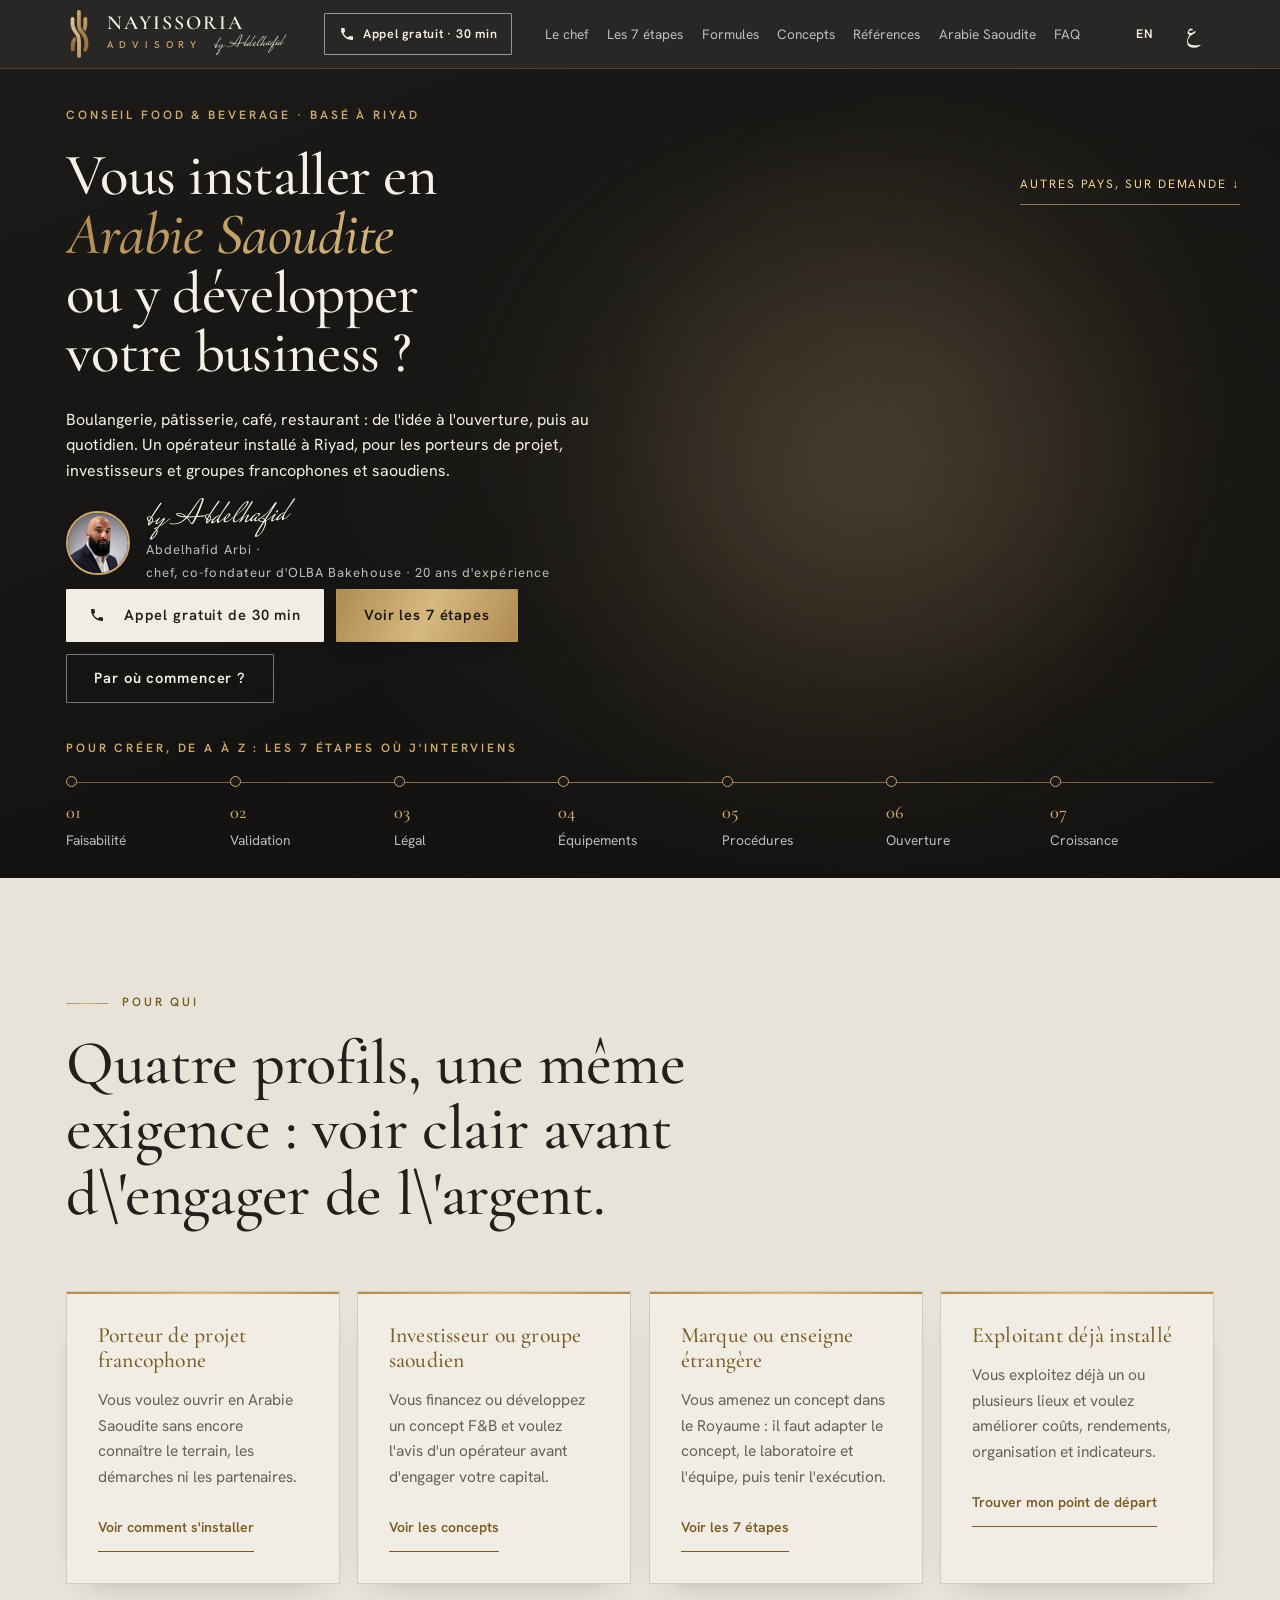
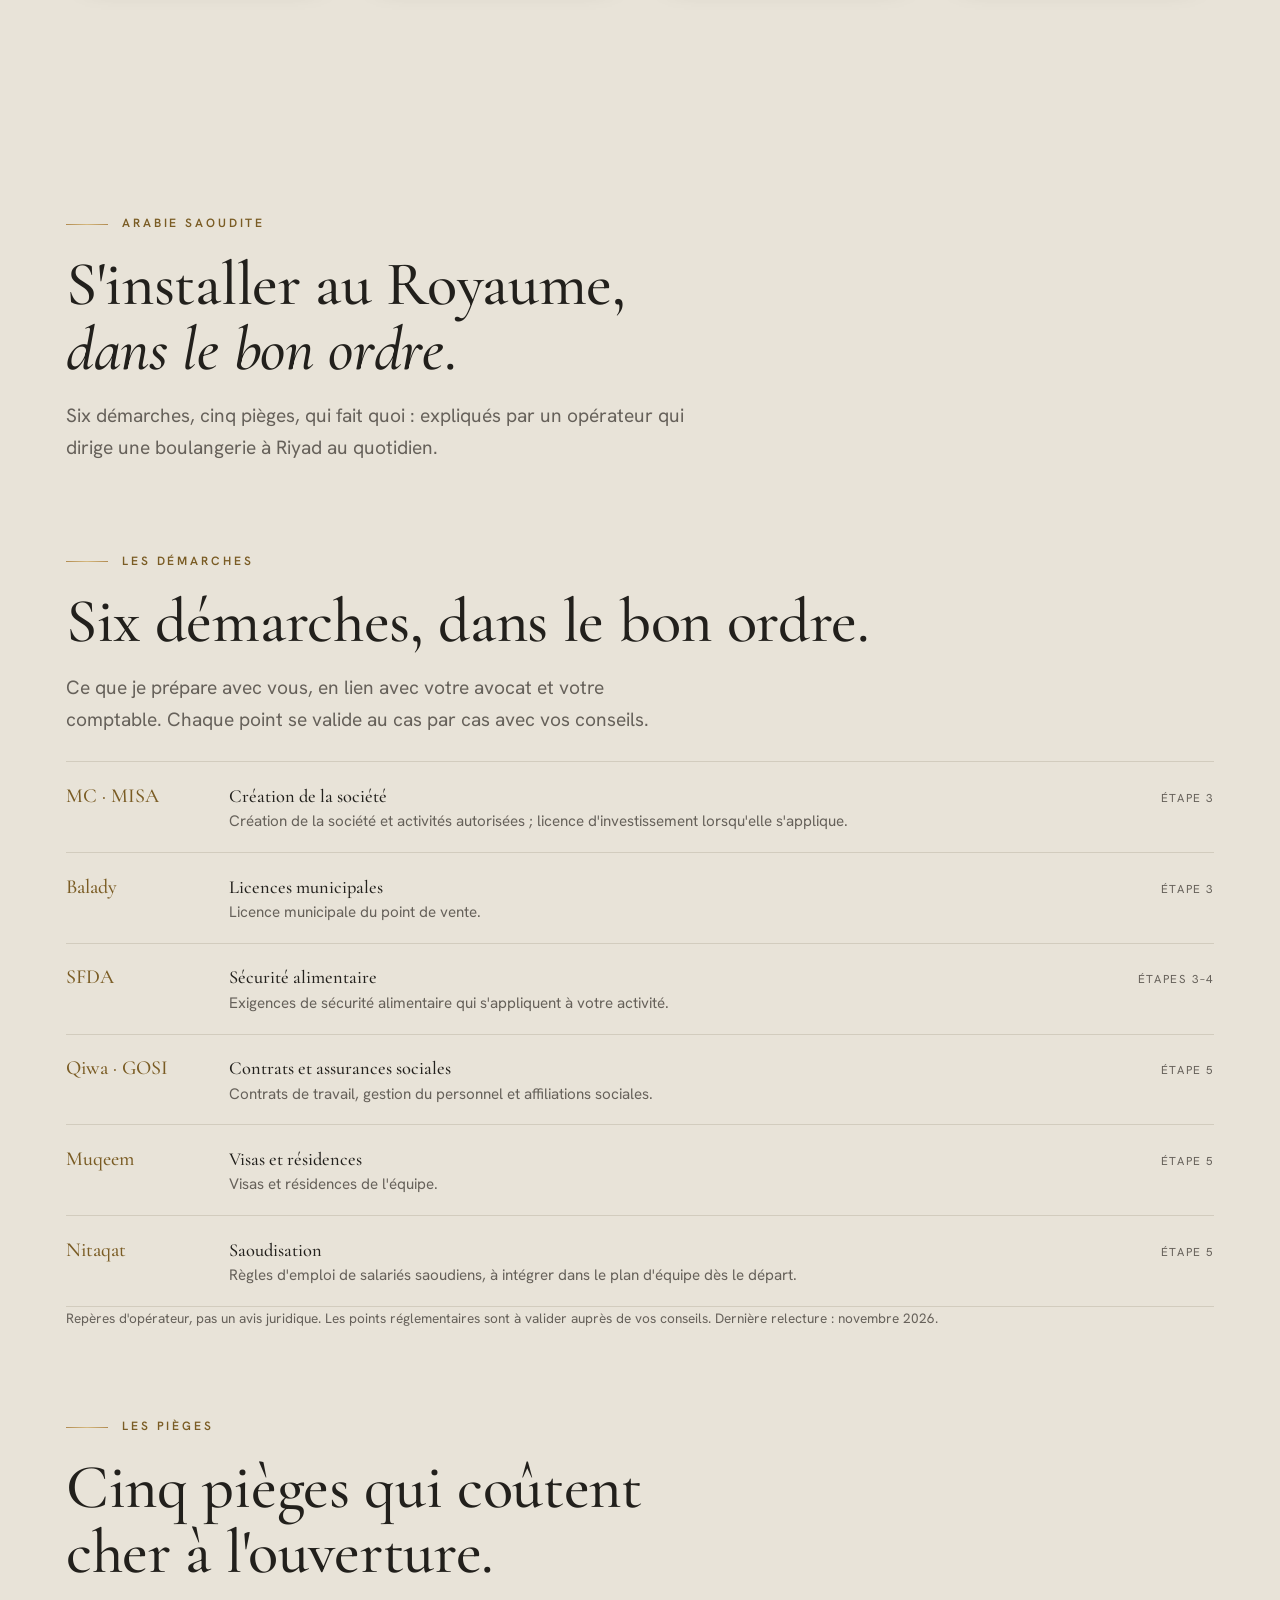
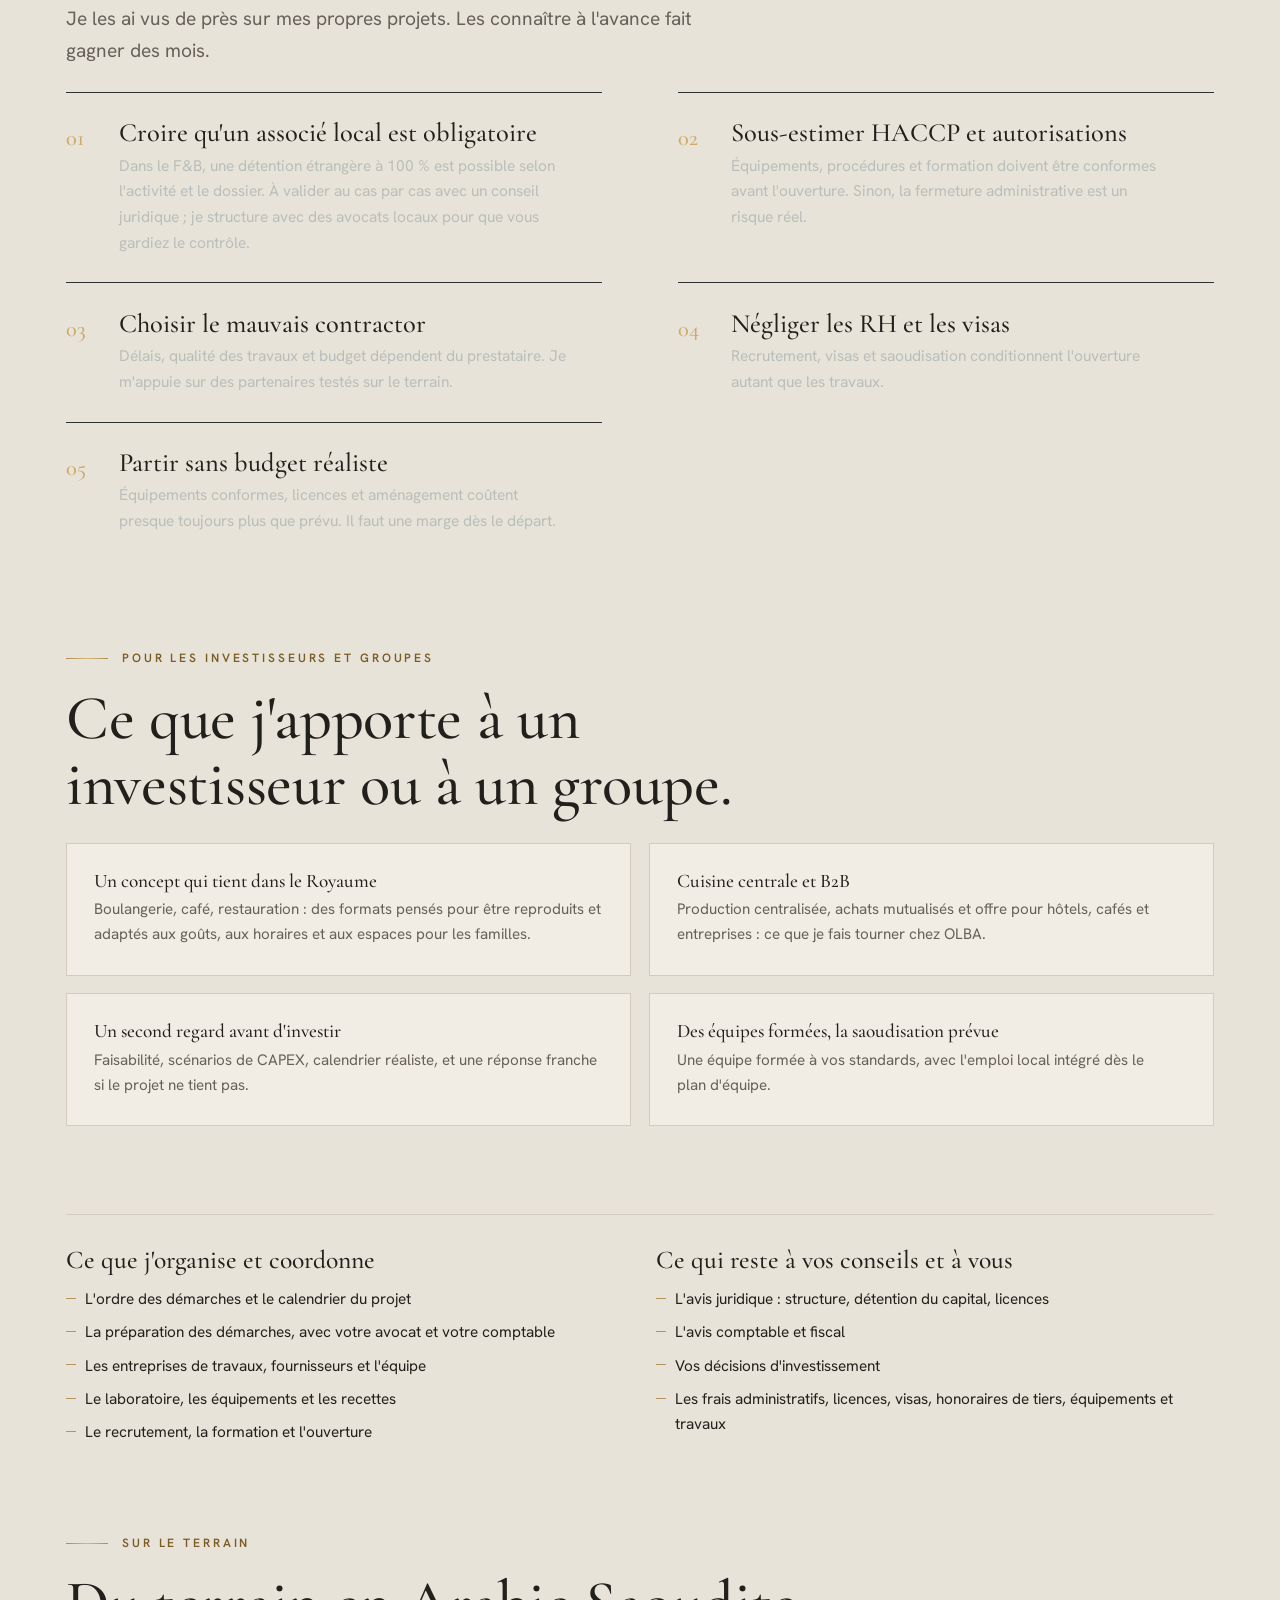
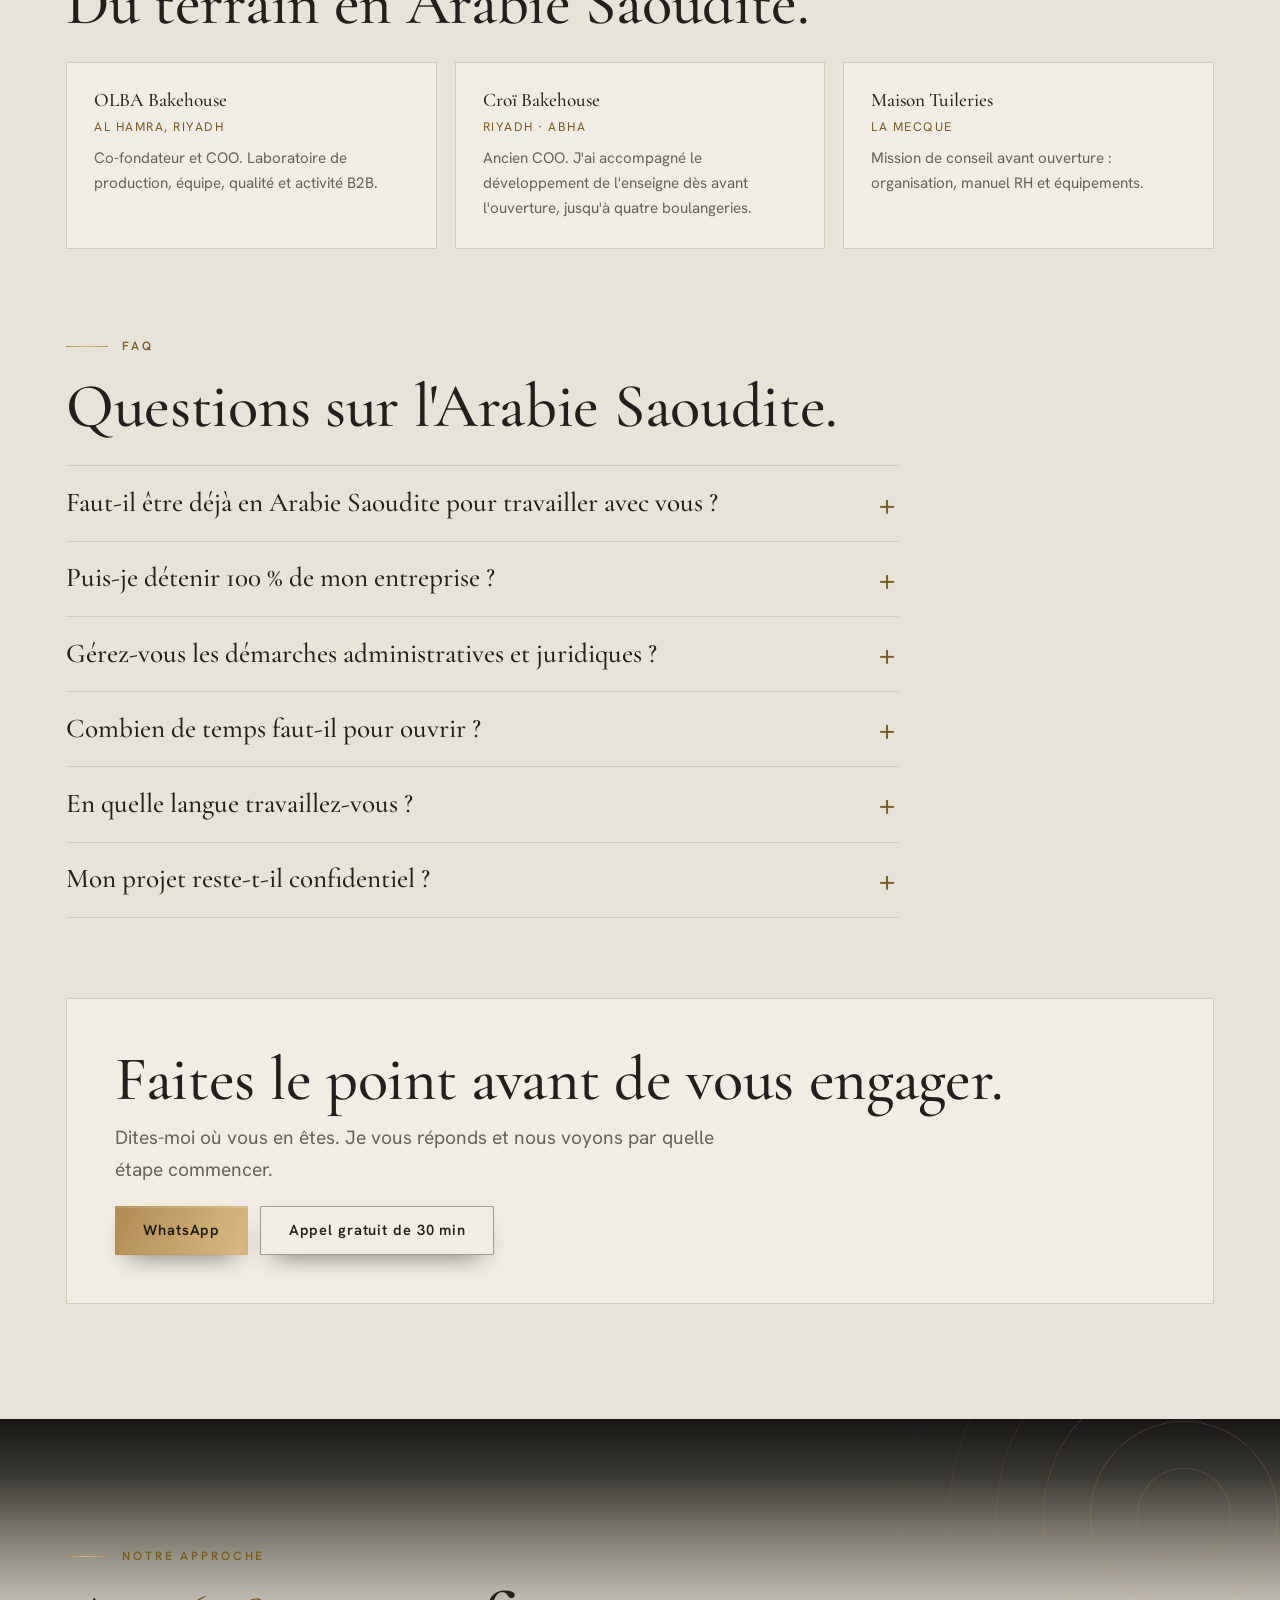
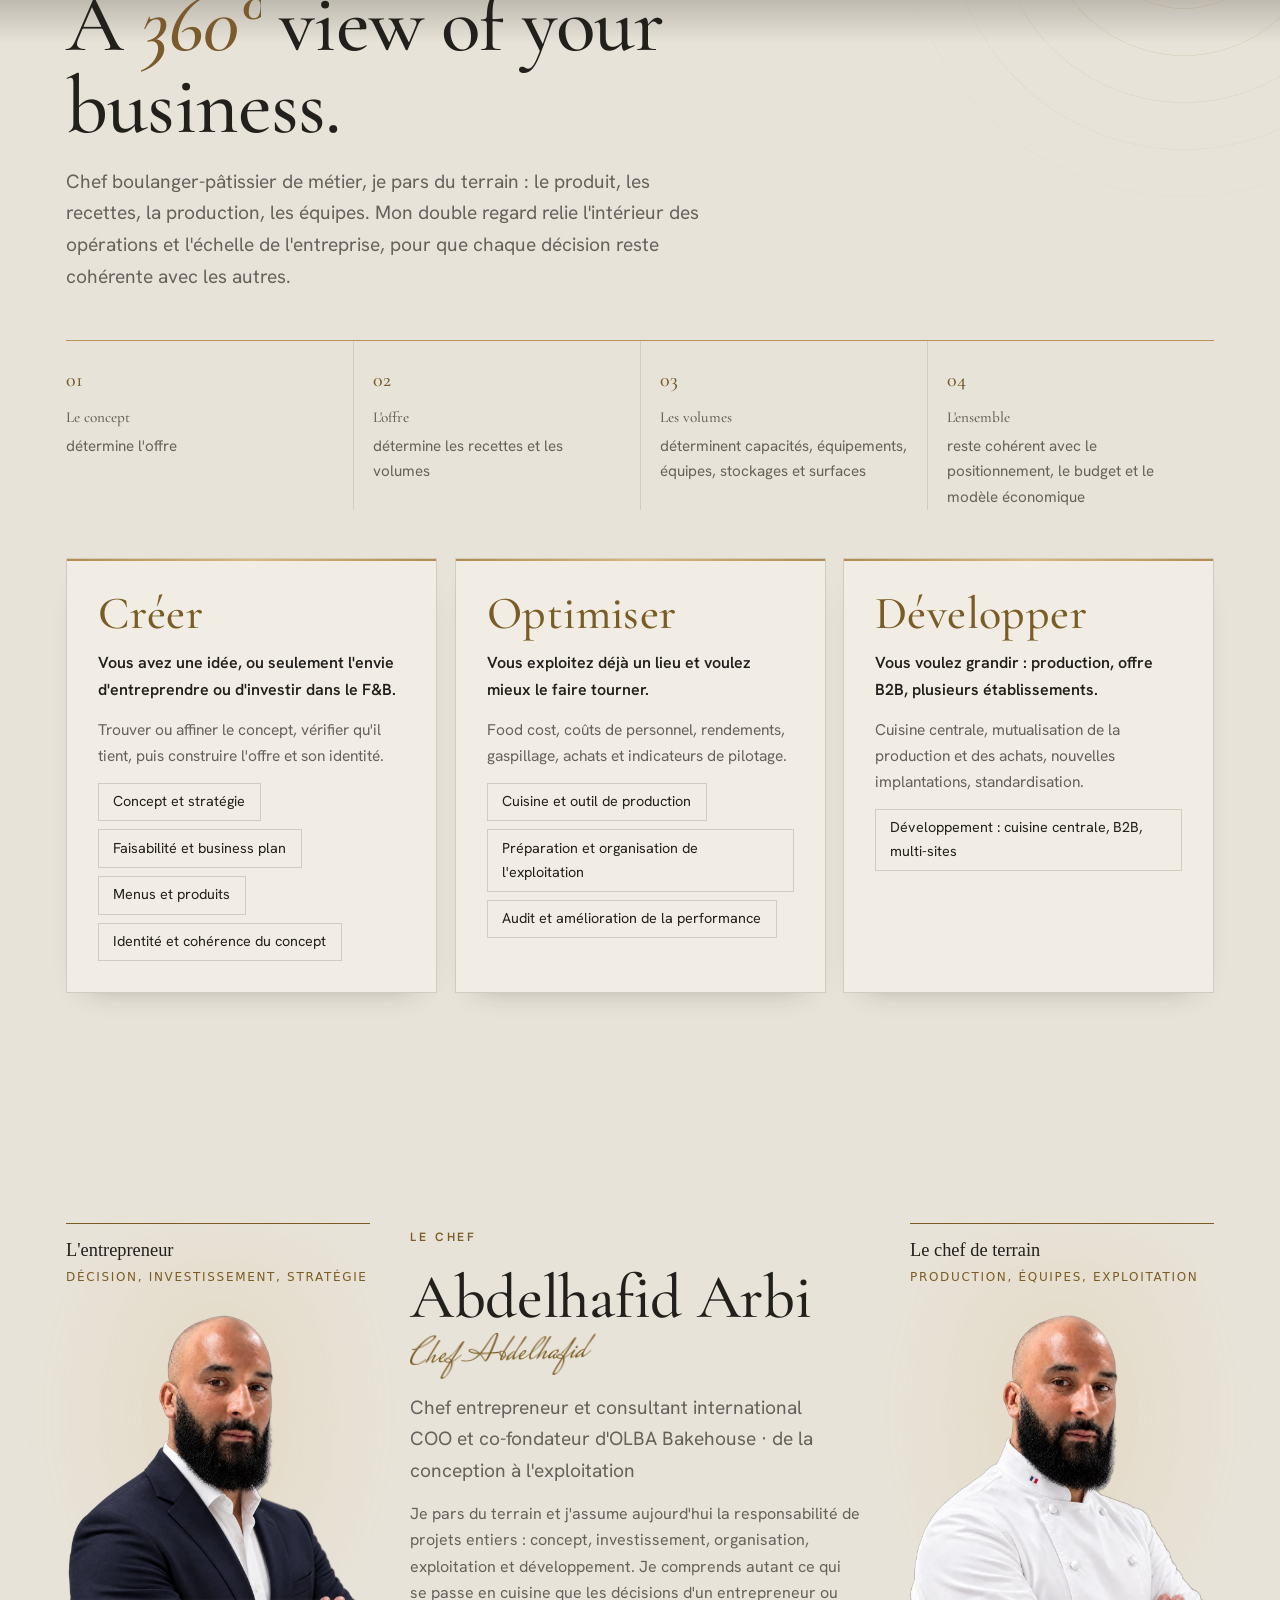
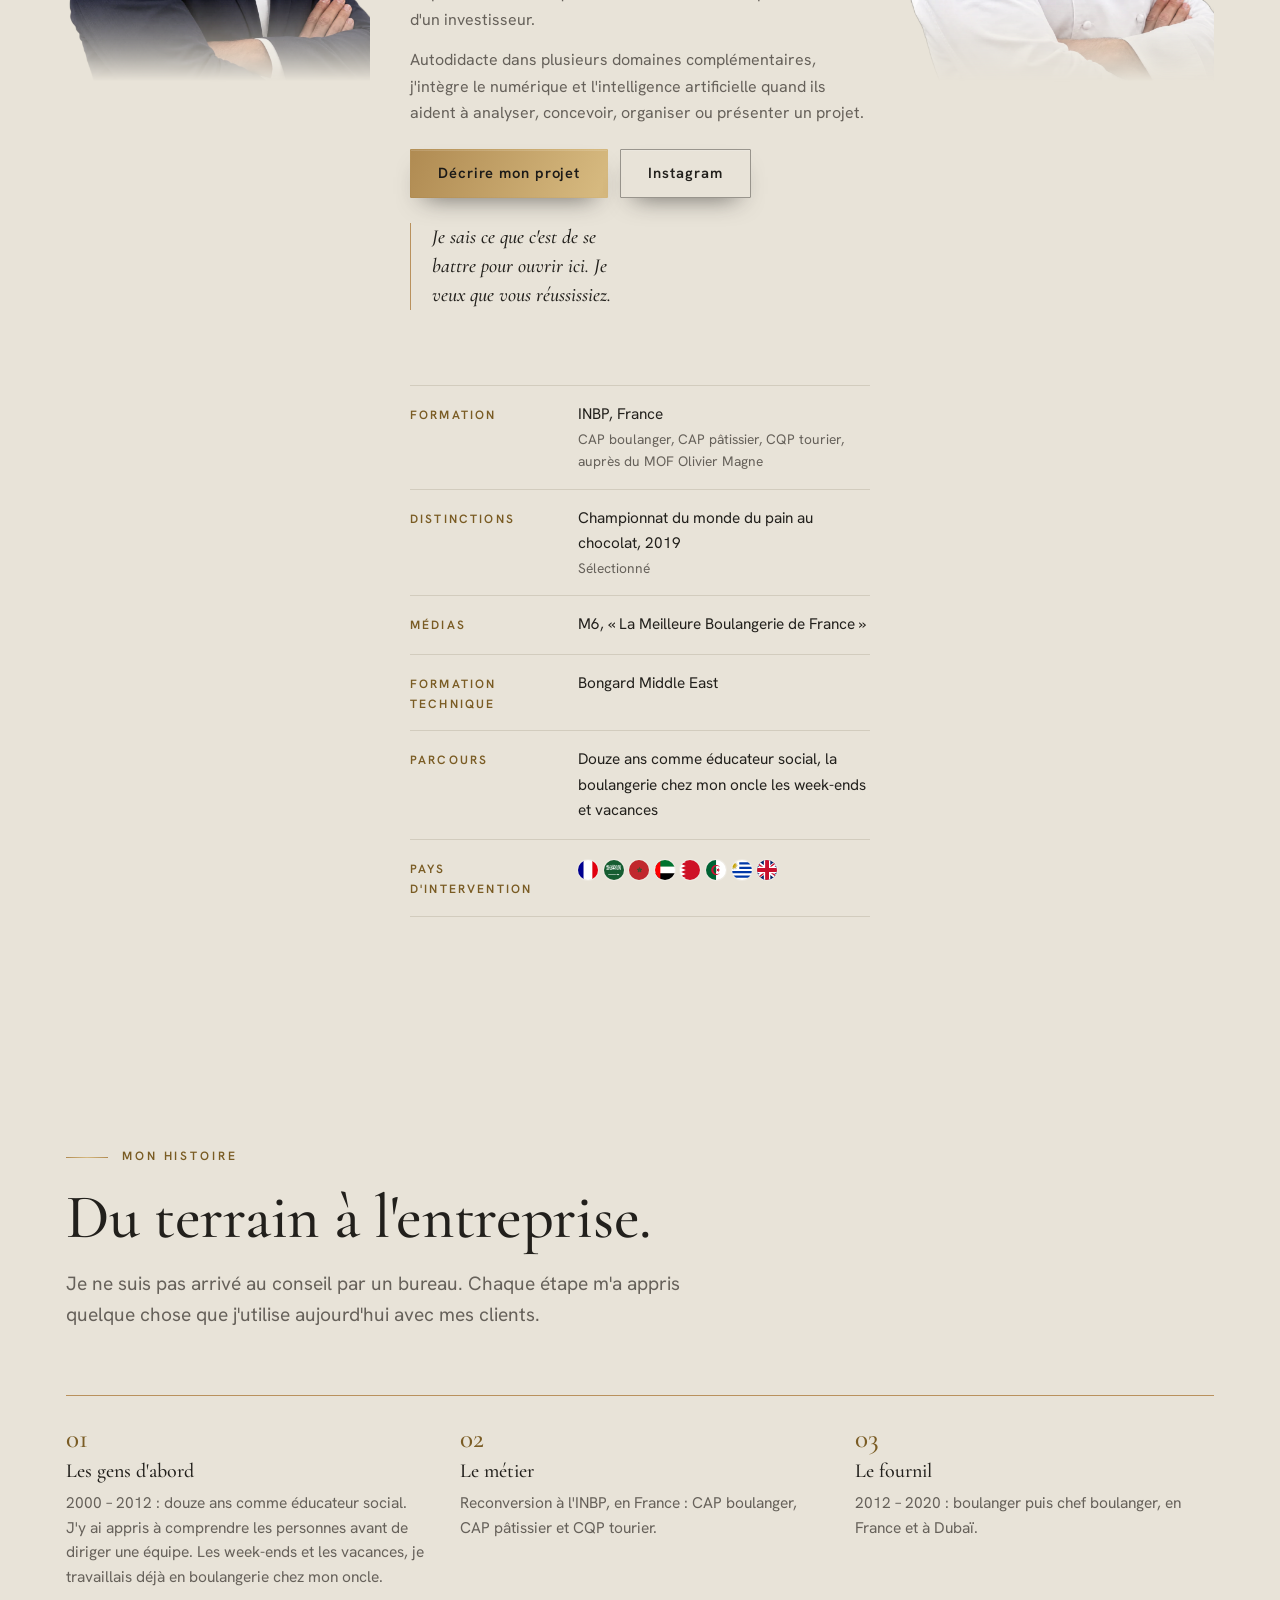
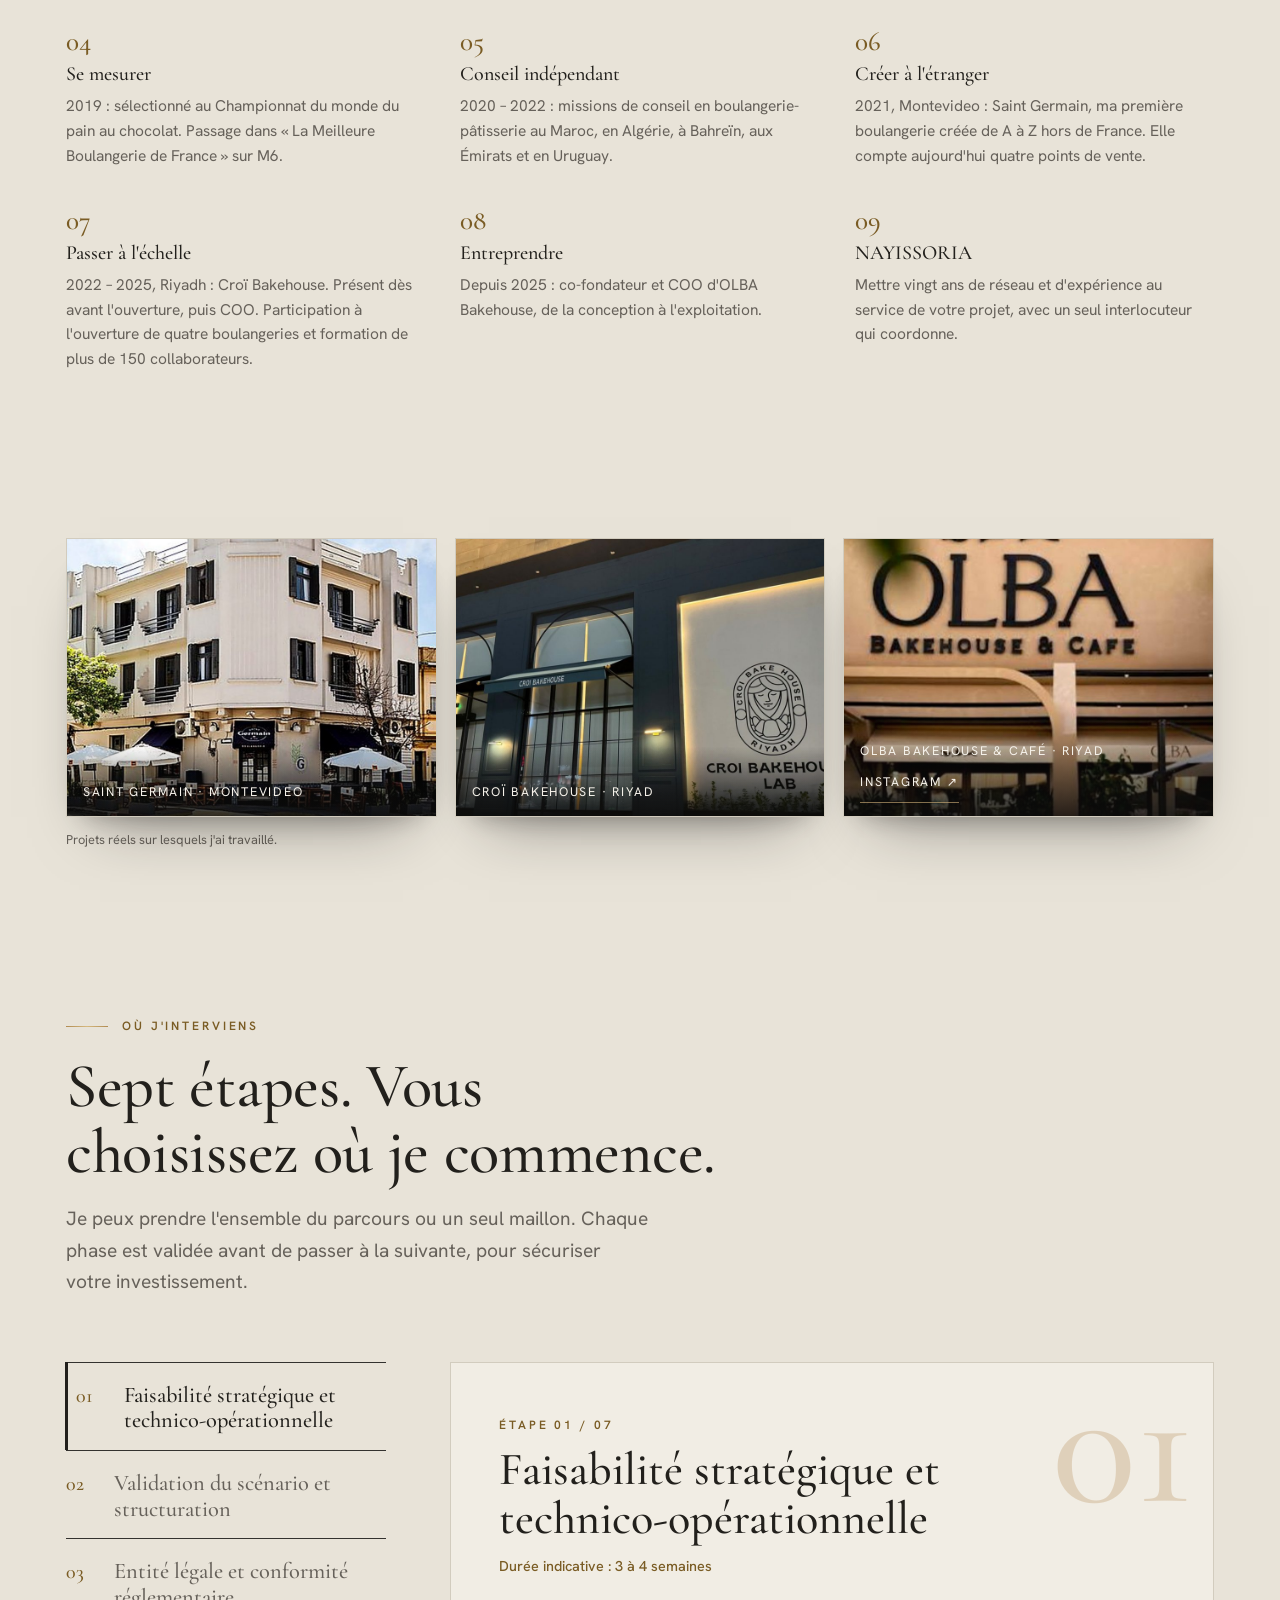
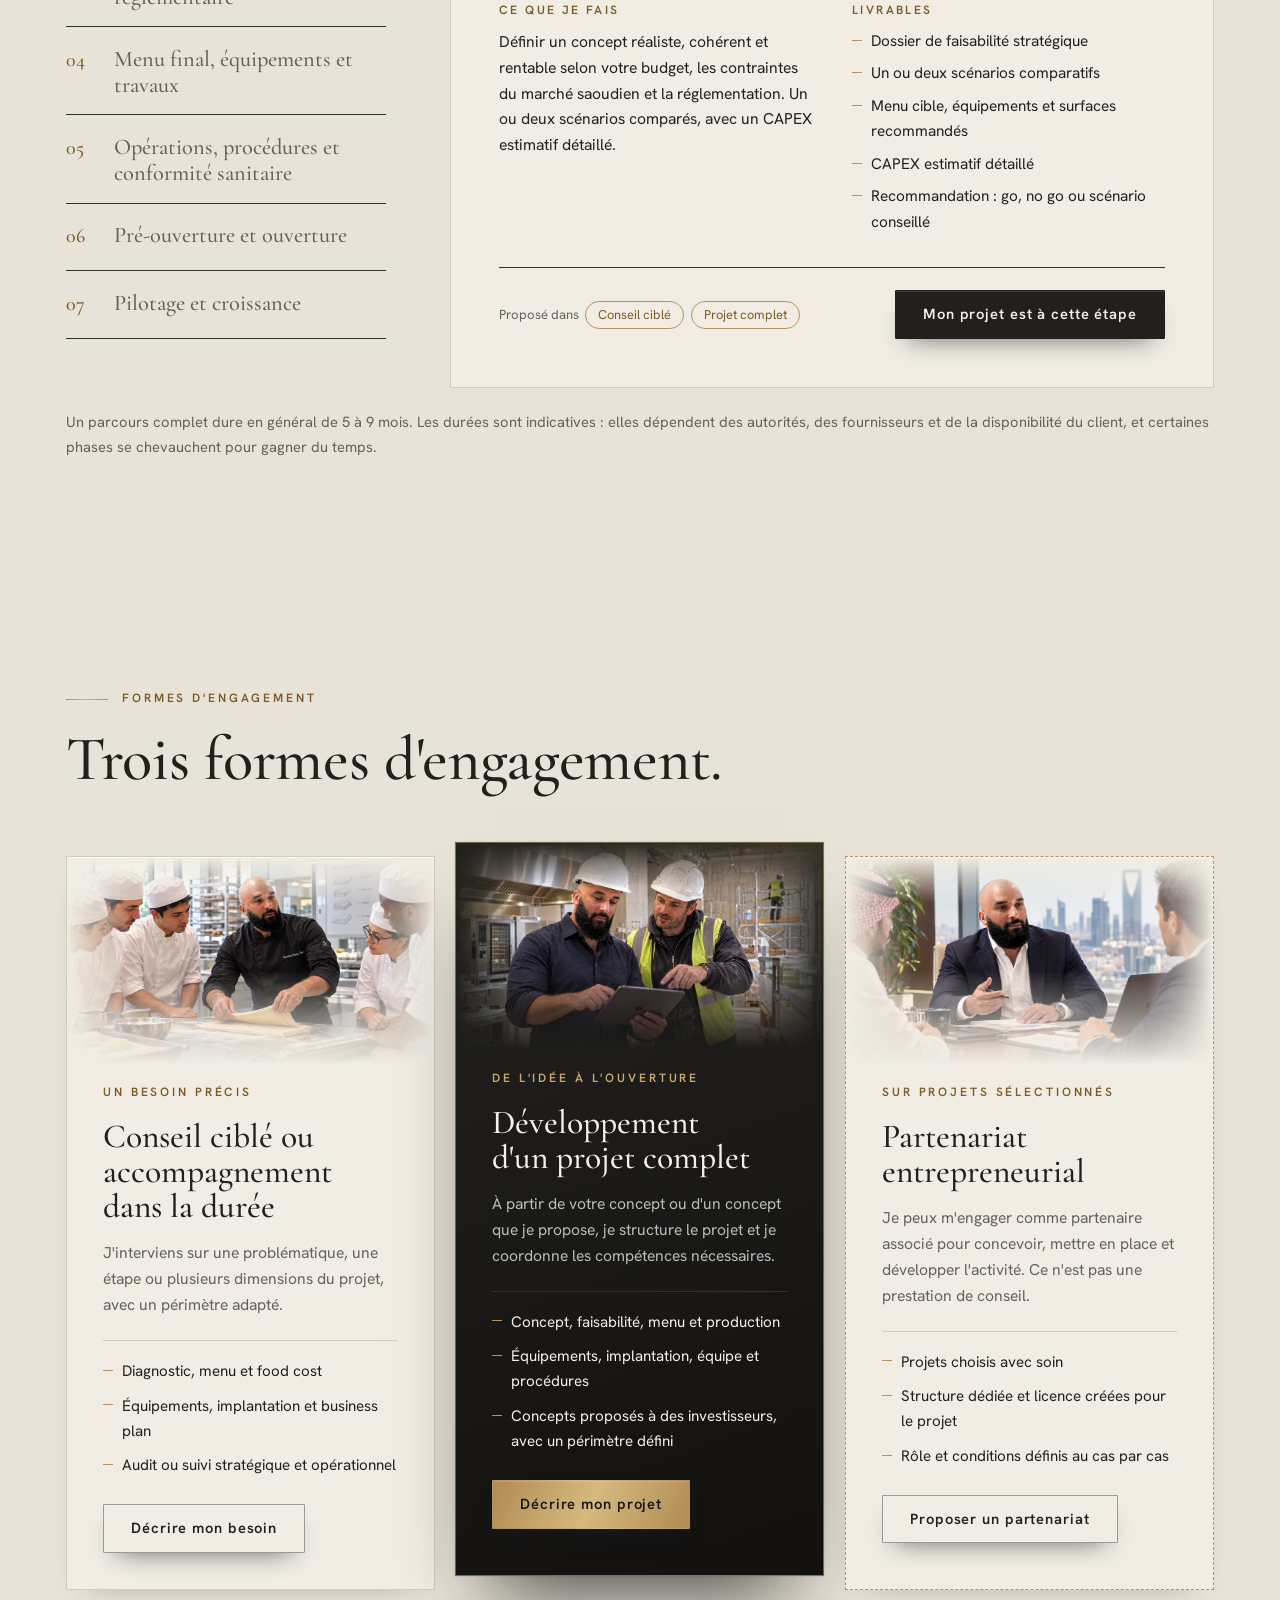
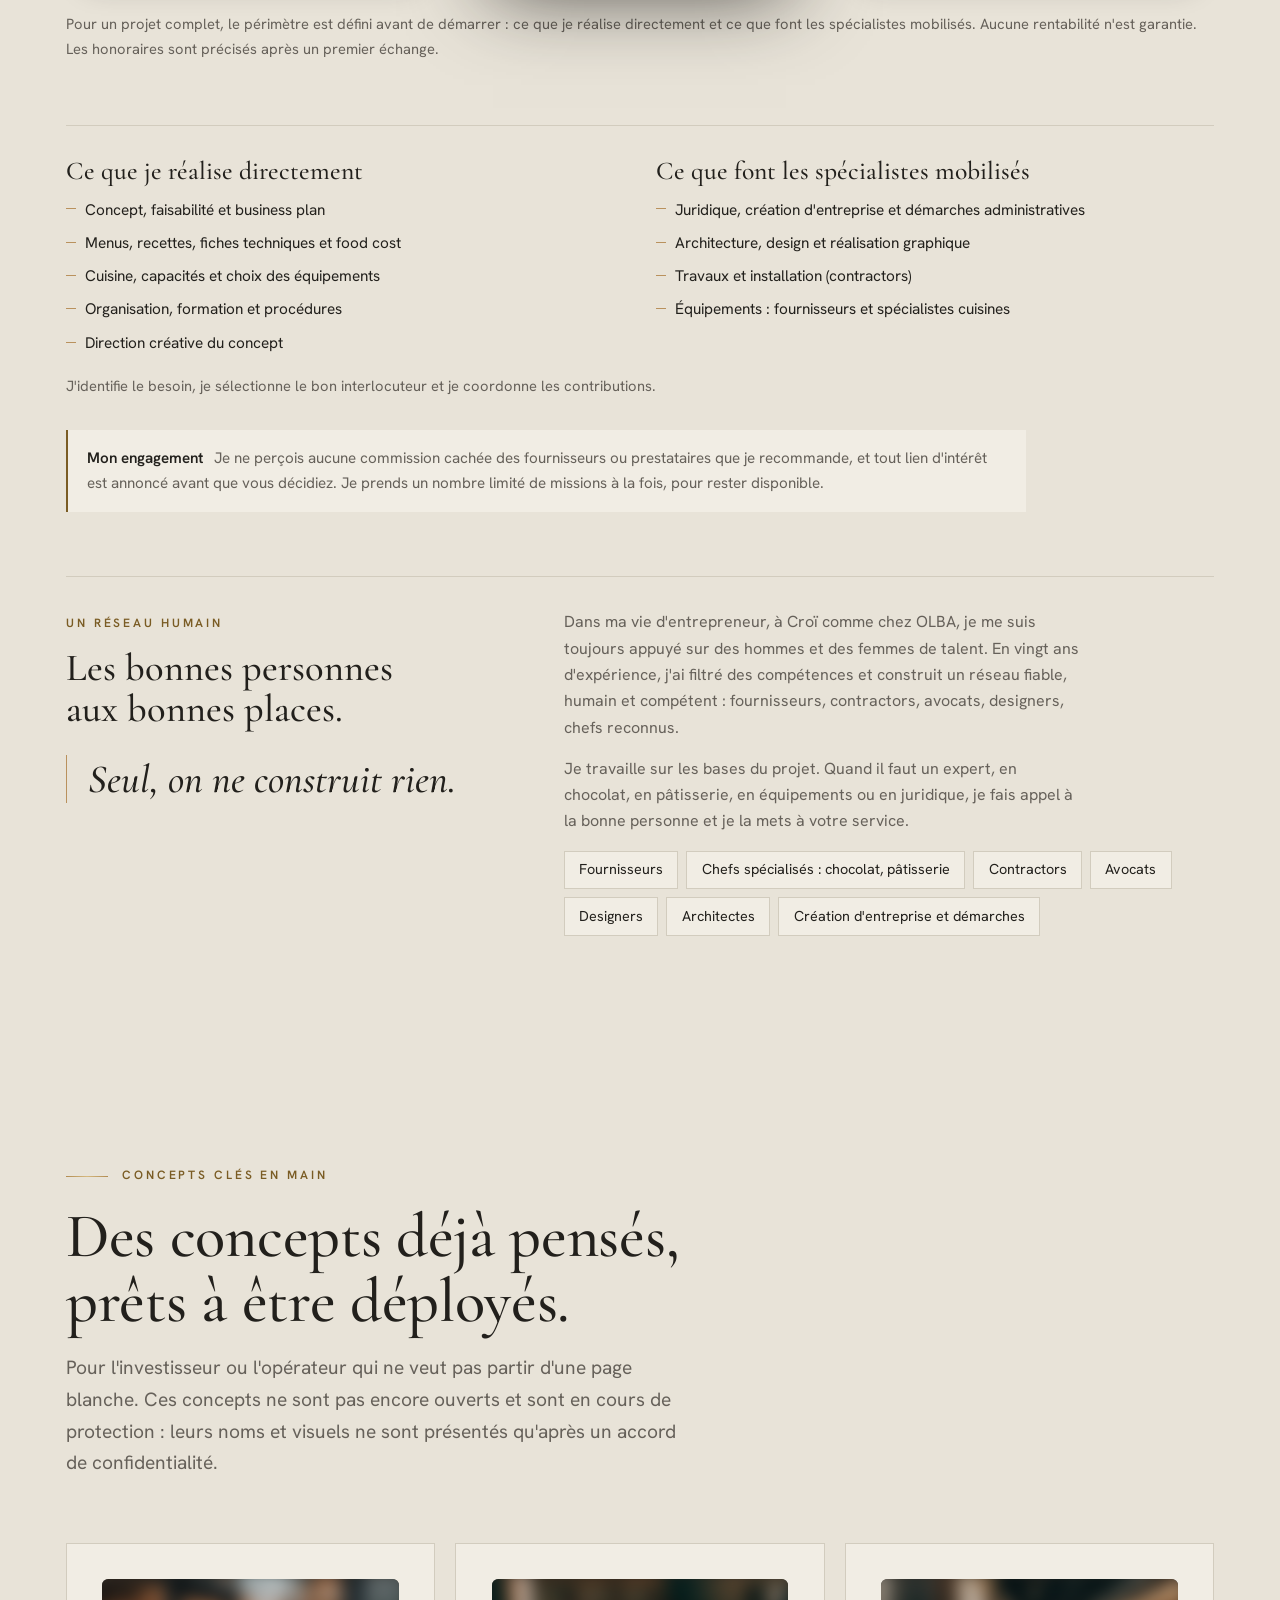
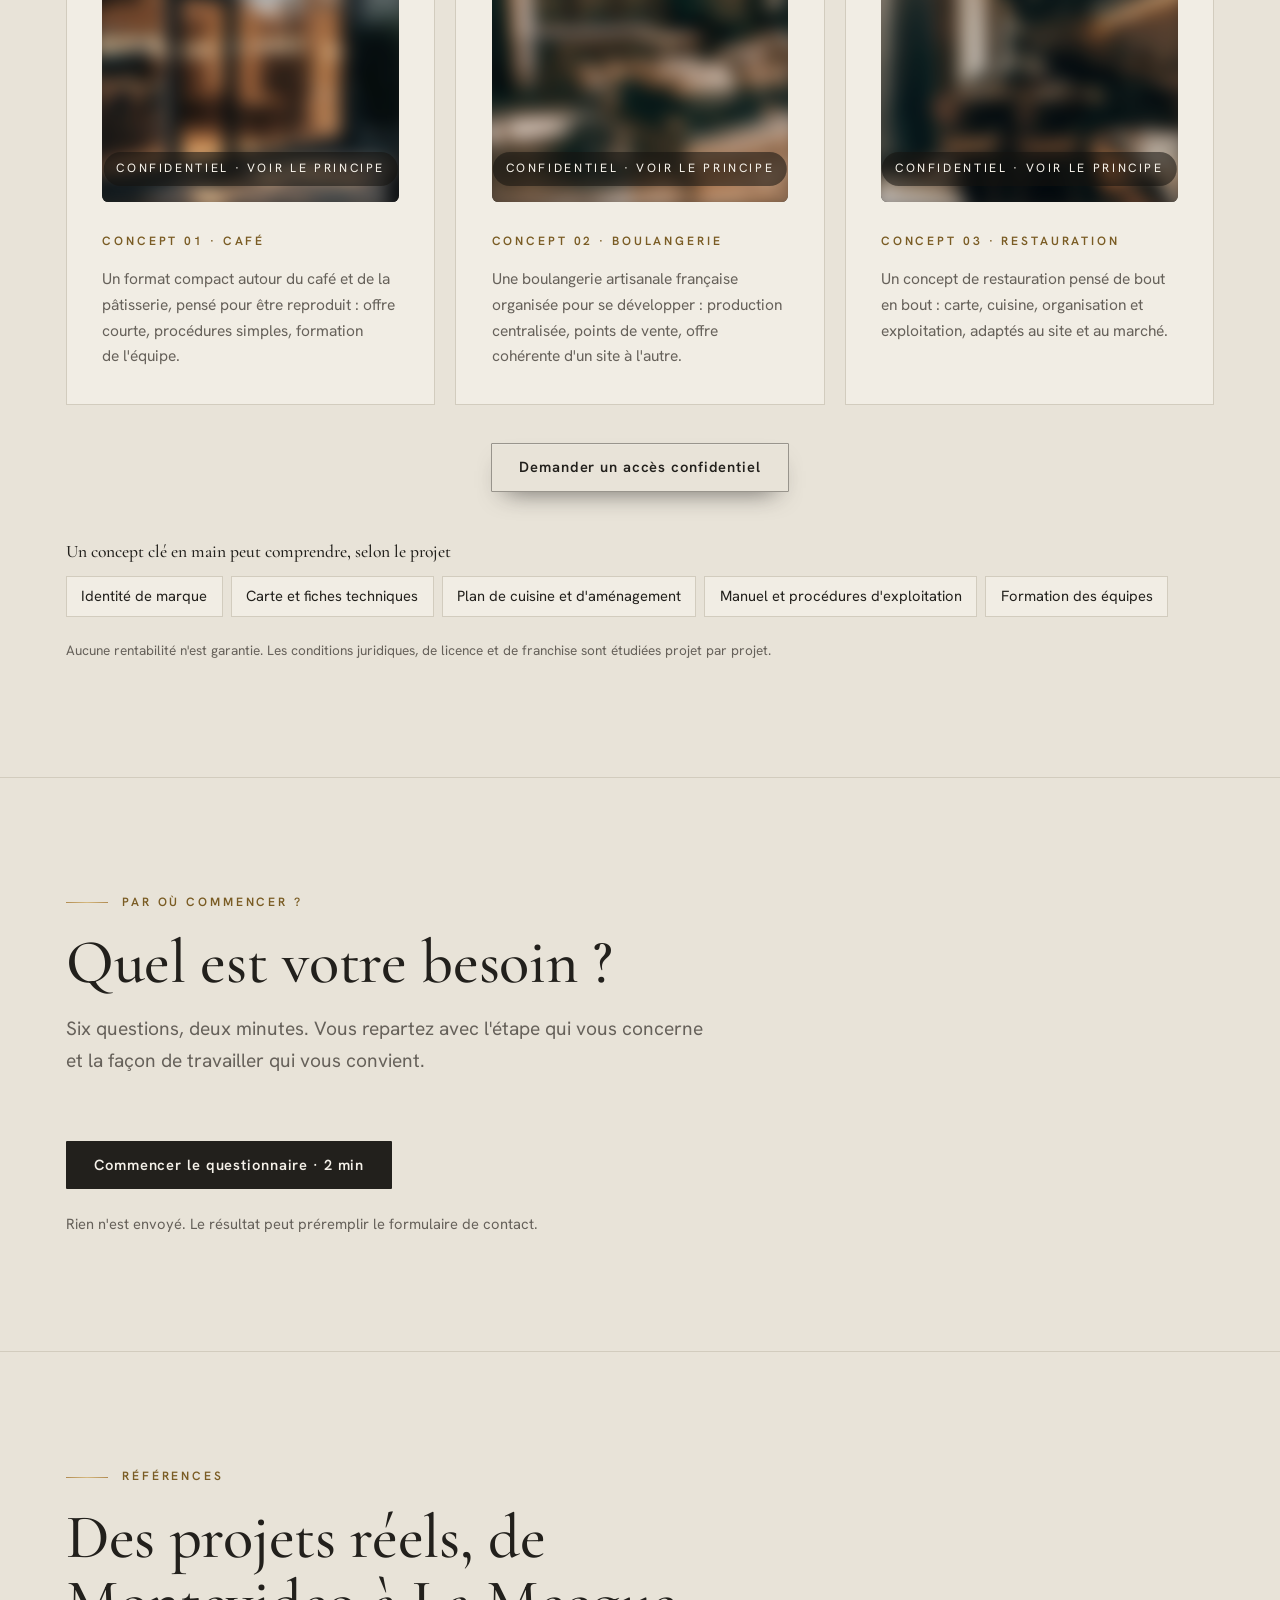
==== index.html @ 0ff73de2 "Site NAYISSORIA ADVISORY (FR/EN/AR) Co-Authored-By: Claude Sonnet 5.5 <noreply@anthropic.com> Claude" ====
<!doctype html><html lang="fr"><head><meta charset="utf-8"><meta name="viewport" content="width=device-width,initial-scale=1"><link rel="canonical" href="https://chefabdelbaker-svg.github.io/nayissoria-advisory/"><link rel="alternate" hreflang="fr" href="https://chefabdelbaker-svg.github.io/nayissoria-advisory/"><link rel="alternate" hreflang="en" href="https://chefabdelbaker-svg.github.io/nayissoria-advisory/en/"><link rel="alternate" hreflang="ar" href="https://chefabdelbaker-svg.github.io/nayissoria-advisory/ar/"><link rel="alternate" hreflang="x-default" href="https://chefabdelbaker-svg.github.io/nayissoria-advisory/"><script>window.__SAUDI=false;window.__ALT="en/";window.__HOME="";window.__AR="ar/";</script><meta property="og:url" content="https://chefabdelbaker-svg.github.io/nayissoria-advisory/"><meta property="og:image" content="https://chefabdelbaker-svg.github.io/nayissoria-advisory/assets/og.jpg"><meta name="twitter:card" content="summary_large_image"><script type="application/ld+json">{"@context": "https://schema.org", "@type": "ProfessionalService", "name": "NAYISSORIA ADVISORY", "description": "Food & Beverage advisory: feasibility, concept, laboratory, team and opening of bakeries, caf\u00e9s and restaurants.", "founder": {"@type": "Person", "name": "Abdelhafid Arbi", "jobTitle": "Chef, entrepreneur and international consultant"}, "address": {"@type": "PostalAddress", "addressLocality": "Riyadh", "addressCountry": "SA"}, "email": "arbi.abdelhafid@gmail.com", "areaServed": ["Saudi Arabia", "France", "Morocco", "United Arab Emirates", "Bahrain", "Algeria", "Uruguay", "United Kingdom"], "knowsLanguage": ["en", "fr"], "sameAs": ["https://www.instagram.com/abdelebaker/"]}</script><title>NAYISSORIA ADVISORY · S'installer ou se développer en Arabie Saoudite, avec un opérateur</title>
<meta name="claude:viewport-fit-sides" content="cover">
<meta name="theme-color" content="#201F1D">
<meta property="og:type" content="website">
<meta property="og:title" content="NAYISSORIA ADVISORY · S'installer ou se développer en Arabie Saoudite, avec un opérateur">
<meta property="og:description" content="Boulangerie, pâtisserie, café, restaurant : de l'idée à l'ouverture en Arabie Saoudite, avec un opérateur installé à Riyad. Pour porteurs de projet, investisseurs et groupes francophones et saoudiens.">
<meta name="description" content="Boulangerie, pâtisserie, café, restaurant : de l'idée à l'ouverture en Arabie Saoudite, avec un opérateur installé à Riyad. Pour porteurs de projet, investisseurs et groupes francophones et saoudiens.">
<link rel="stylesheet" href="assets/fonts/fonts.css">
<script>
(function () {
  var d = document.documentElement, l = "", t = "";
  d.className += " js";
  l = "fr";
  d.setAttribute("data-lang", l); d.setAttribute("lang", l); if (l === "ar") d.setAttribute("dir", "rtl");
  try { t = localStorage.getItem("nay-theme") || ""; } catch (e) {}
  d.setAttribute("data-theme", "light");
  d.setAttribute("data-dir", "a");
})();
</script>
<style>
/* Layout concept: a deep-green hero and footer frame an ivory body. The three-strand emblem sits inside slowly turning 360-degree rings. Gold is used for hairlines and the emblem, never for body text. */
:root {
  --green: #201F1D; --gold: #B9915D; --gold-hi: #D4B27A; --ivory: #F5F1E9; --char: #1B1A18;
  --bg: #E8E3D8; --surface: #F1EDE4; --fg: #22201C; --muted: #66615A; --line: #D2CCBE; --accent-text: #8A6A2E; --on-ink: #F5F1E9; --ink: #22201C; color-scheme: light;
  --band: #201F1D; --band-fg: #F5F1E9; --band-muted: #C2C0BB; --band-line: #3D3B38; --band-gold: #D4B27A;
  --gap: #E8E3D8;
  --display: "Cormorant Garamond", "Cormorant", Georgia, "Times New Roman", serif;
  --body: "Hanken Grotesk", "Helvetica Neue", Arial, system-ui, sans-serif;
  --maxw: 1180px;
}
@media (prefers-color-scheme: dark) {
  :root:not([data-theme="light"]) { --bg: #E8E3D8; --surface: #F1EDE4; --fg: #22201C; --muted: #66615A; --line: #D2CCBE; --accent-text: #8A6A2E; --on-ink: #F5F1E9; --ink: #22201C; --gap: #E8E3D8; color-scheme: light; }
}
:root[data-theme="dark"] { --bg: #E8E3D8; --surface: #F1EDE4; --fg: #22201C; --muted: #66615A; --line: #D2CCBE; --accent-text: #8A6A2E; --on-ink: #F5F1E9; --ink: #22201C; --gap: #E8E3D8; color-scheme: light; }

*, *::before, *::after { box-sizing: border-box; }
html { -webkit-text-size-adjust: 100%; scroll-padding-top: 5rem; }
@media (prefers-reduced-motion: no-preference) { html { scroll-behavior: smooth; } }
body { margin: 0; background: var(--bg); color: var(--fg); font-family: var(--body); font-size: 1rem; line-height: 1.65; overflow-x: hidden; overflow-wrap: break-word; -webkit-font-smoothing: antialiased; }
h1, h2, h3, h4, p, ul, ol, dl, dd, figure, blockquote { margin: 0; }
ul, ol { padding: 0; list-style: none; }
h1, h2, h3 { font-family: var(--display); font-weight: 500; line-height: 1.05; text-wrap: balance; }
p { text-wrap: pretty; }
a { color: inherit; }
button { font: inherit; }
:focus-visible { outline: 2px solid var(--accent-text); outline-offset: 3px; }
.band :focus-visible, .hero :focus-visible, .site-footer :focus-visible, .site-header :focus-visible { outline-color: var(--band-gold); }
::selection { background: var(--gold); color: var(--char); }
html[data-lang="fr"] [lang="en"] { display: none !important; }
html[data-lang="en"] [lang="fr"], html[data-lang="ar"] [lang="fr"] { display: none !important; }
html:not([data-lang="ar"]) [lang="ar"] { display: none !important; }
html[data-lang="ar"] [lang="en"]:has(+ [lang="ar"]) { display: none !important; }
html[data-lang="ar"] #ar-btn { display: none !important; }
[hidden] { display: none !important; }
.vh { position: absolute !important; width: 1px; height: 1px; margin: -1px; overflow: hidden; clip-path: inset(50%); white-space: nowrap; }
.wrap { width: 100%; max-width: var(--maxw); margin-inline: auto; padding-left: max(16px, env(safe-area-inset-left, 0px)); padding-right: max(16px, env(safe-area-inset-right, 0px)); }
.section { padding-block: clamp(4rem, 9vw, 8rem); }
.eyebrow { font-size: .75rem; font-weight: 600; letter-spacing: .24em; text-transform: uppercase; color: var(--accent-text); }
.h2 { font-size: clamp(2.2rem, 5vw, 3.9rem); letter-spacing: -.005em; }
.lede { font-size: clamp(1.05rem, 1.6vw, 1.2rem); color: var(--muted); max-width: 58ch; }
.head { display: grid; gap: 1.1rem; margin-bottom: clamp(2.5rem, 5vw, 4rem); max-width: 54rem; }
.btn { display: inline-flex; align-items: center; justify-content: center; min-height: 3rem; padding: .7rem 1.7rem; font-weight: 600; font-size: .92rem; letter-spacing: .06em; text-decoration: none; cursor: pointer; border: 1px solid var(--ink); background: var(--ink); color: var(--on-ink); border-radius: 1px; transition: background-color .25s, color .25s, border-color .25s; }
.btn:hover { background: transparent; color: var(--ink); }
.btn--line { background: transparent; color: var(--ink); }
.btn--line:hover { background: var(--ink); color: var(--on-ink); }
.band .btn, .hero .btn { background: var(--band-gold); border-color: var(--band-gold); color: #201F1D; }
.band .btn:hover, .hero .btn:hover { background: transparent; color: var(--band-gold); }
.band .btn--line, .hero .btn--line { background: transparent; border-color: rgba(245,241,233,.45); color: var(--band-fg); }
.band .btn--line:hover, .hero .btn--line:hover { background: var(--band-fg); border-color: var(--band-fg); color: #201F1D; }

/* header */
.site-header { position: sticky; top: env(safe-area-inset-top, 0px); z-index: 40; background: var(--band); color: var(--band-fg); border-bottom: 1px solid var(--band-line); }
body::before { content: ""; position: fixed; inset: 0 0 auto; height: env(safe-area-inset-top, 0px); z-index: 60; background: var(--band); }
.bar { display: flex; flex-wrap: wrap; align-items: center; gap: 0 .75rem; min-height: 4.25rem; }
.brand { display: inline-flex; align-items: center; gap: .85rem; text-decoration: none; margin-right: auto; min-width: 0; --gap: var(--band); }
.brand svg { width: 1.7rem; height: 3.4rem; flex: none; }
.wm { display: grid; line-height: 1; }
.wm b { font-family: var(--display); font-weight: 600; font-size: 1.45rem; letter-spacing: .1em; }
.wm i { font-style: normal; font-size: .62rem; letter-spacing: .6em; margin-top: .45rem; color: var(--band-gold); font-weight: 500; }
nav.menu ul { display: flex; gap: .25rem 1.7rem; }
nav.menu a { display: block; padding: .7rem 0; font-size: .9rem; text-decoration: none; color: var(--band-muted); }
nav.menu a:hover { color: var(--band-fg); }
.tools { display: flex; align-items: center; gap: .2rem; }
.ib { display: inline-flex; align-items: center; justify-content: center; min-width: 2.75rem; min-height: 2.75rem; padding: 0 .55rem; font-size: .78rem; font-weight: 600; letter-spacing: .1em; color: var(--band-fg); background: none; border: 1px solid transparent; border-radius: 1px; cursor: pointer; }
.ib:hover { border-color: var(--band-line); }
.ib svg { width: 1.15rem; height: 1.15rem; }
.menu-btn { display: none; }
.hd-cta { margin-left: .6rem; min-height: 2.6rem; padding-inline: 1.2rem; }
@media (max-width: 1060px) {
  .js .menu-btn { display: inline-flex; }
  nav.menu { order: 3; flex-basis: 100%; border-top: 1px solid var(--band-line); }
  .js nav.menu { display: none; }
  .js nav.menu[data-open="true"] { display: block; }
  nav.menu ul { flex-direction: column; gap: 0; padding-block: .5rem 1rem; }
  .hd-cta { display: none; }
}

/* hero */
.hero { background: var(--band); color: var(--band-fg); --gap: var(--band); overflow: hidden; position: relative; }
.hero-grid { display: grid; grid-template-columns: minmax(0, 1.2fr) minmax(0, .8fr); gap: clamp(2rem, 5vw, 5rem); align-items: center; padding-block: clamp(3.5rem, 8vw, 7.5rem); }
.hero .eyebrow { color: var(--band-gold); display: block; max-width: 34rem; line-height: 1.8; }
.hero h1 { font-size: clamp(3.2rem, 9vw, 7.4rem); line-height: .92; letter-spacing: -.012em; margin: 1.6rem 0 1.8rem; font-weight: 500; }
.hero h1 em { font-style: italic; color: var(--band-gold); }
.hero .sub { font-size: clamp(1.05rem, 1.9vw, 1.3rem); max-width: 36rem; color: var(--band-fg); }
.hero .sig { margin: 1.3rem 0 2.2rem; max-width: 32rem; color: var(--band-muted); font-size: .98rem; padding-left: 1.1rem; border-left: 1px solid var(--band-gold); }
.cta-row { display: flex; flex-wrap: wrap; gap: .75rem; }
.emblem { position: relative; justify-self: center; width: 100%; max-width: 31rem; }
.emblem svg { display: block; width: 100%; height: auto; overflow: visible; }
.ring { fill: none; stroke: #D4B27A; stroke-width: .7; opacity: .3; }
.tickc { stroke: #D4B27A; stroke-width: .8; opacity: .55; }
@media (prefers-reduced-motion: no-preference) {
  .rings { transform-origin: 0 0; animation: spin 180s linear infinite; }
  .emblem .core { animation: rise 1.6s cubic-bezier(.2, .7, .2, 1) both; }
}
@keyframes spin { to { transform: rotate(360deg); } }
@keyframes rise { from { opacity: 0; transform: translateY(14px); } to { opacity: 1; transform: none; } }
.hero-foot { border-top: 1px solid var(--band-line); }
.hero-foot .wrap { display: flex; flex-wrap: wrap; gap: .5rem 2.5rem; justify-content: space-between; padding-block: 1.15rem; font-size: .78rem; letter-spacing: .2em; text-transform: uppercase; color: var(--band-muted); }
@media (max-width: 880px) { .hero-grid { grid-template-columns: minmax(0, 1fr); } .emblem { order: -1; max-width: 17rem; justify-self: start; } }

/* approach */
.approach { display: grid; gap: 3rem; }
.big { font-family: var(--display); font-weight: 500; font-size: clamp(2.4rem, 6.4vw, 5.2rem); line-height: 1; max-width: 18ch; letter-spacing: -.01em; }
.big em { font-style: italic; color: var(--accent-text); }
.pillars { display: grid; grid-template-columns: repeat(3, minmax(0, 1fr)); border-top: 1px solid var(--gold); }
.pillar { padding: 1.6rem 1.6rem 0 0; display: grid; gap: .7rem; align-content: start; }
.pillar + .pillar { padding-left: 1.6rem; border-left: 1px solid var(--line); }
.pillar h3 { font-size: 1.9rem; }
.pillar p { color: var(--muted); font-size: .98rem; }
@media (max-width: 760px) { .pillars { grid-template-columns: minmax(0, 1fr); } .pillar, .pillar + .pillar { padding: 1.4rem 0; border-left: 0; } .pillar + .pillar { border-top: 1px solid var(--line); } }

/* stages */
.alt { background: var(--surface); }
.stages { display: grid; grid-template-columns: minmax(0, 20rem) minmax(0, 1fr); gap: clamp(2rem, 5vw, 4.5rem); align-items: start; }
.st-tabs { border-bottom: 1px solid var(--line); }
.st-tab { display: grid; grid-template-columns: 3rem minmax(0, 1fr); align-items: baseline; width: 100%; text-align: left; padding: 1.05rem .75rem 1.05rem 0; background: none; border: 0; border-top: 1px solid var(--line); color: var(--muted); cursor: pointer; position: relative; transition: color .2s; }
.st-tab .n { font-family: var(--display); font-size: 1.25rem; color: var(--accent-text); }
.st-tab .t { font-family: var(--display); font-size: 1.4rem; line-height: 1.15; }
.st-tab:hover { color: var(--fg); }
.st-tab[aria-selected="true"] { color: var(--fg); }
.st-tab[aria-selected="true"]::before { content: ""; position: absolute; left: -1px; top: -1px; bottom: 0; width: 2px; background: var(--gold); }
.st-tab[aria-selected="true"] .t { padding-left: .6rem; }
.st-tab[aria-selected="true"] .n { padding-left: .6rem; }
.st-panel { position: relative; padding: clamp(1.6rem, 4vw, 3rem); border: 1px solid var(--line); background: var(--bg); min-height: 24rem; }
.alt .st-panel { background: var(--bg); }
.js .st-panel[hidden] { display: none; }
.st-panel .ghost { position: absolute; right: 1.2rem; top: -.4rem; font-family: var(--display); font-size: clamp(6rem, 14vw, 11rem); line-height: 1; color: var(--accent-text); opacity: .1; pointer-events: none; user-select: none; }
.st-panel h3 { font-size: clamp(2rem, 3.6vw, 3rem); margin: .5rem 0 1.6rem; max-width: 24ch; position: relative; }
.st-cols { display: grid; grid-template-columns: repeat(2, minmax(0, 1fr)); gap: 1.6rem 2.5rem; position: relative; }
.st-cols h4 { font-size: .72rem; letter-spacing: .2em; text-transform: uppercase; font-weight: 600; color: var(--accent-text); margin-bottom: .5rem; font-family: var(--body); }
.st-cols p { font-size: .98rem; }
.st-foot { display: flex; flex-wrap: wrap; align-items: center; gap: 1rem 1.5rem; margin-top: 2rem; padding-top: 1.4rem; border-top: 1px solid var(--line); position: relative; }
.chips { display: flex; flex-wrap: wrap; gap: .4rem; flex: 1 1 14rem; align-items: center; font-size: .82rem; color: var(--muted); }
.chip { border: 1px solid var(--gold); color: var(--accent-text); padding: .15rem .75rem; border-radius: 999px; font-size: .8rem; }
@media (max-width: 960px) {
  .stages { grid-template-columns: minmax(0, 1fr); gap: 1.5rem; }
  .st-tabs { display: flex; overflow-x: auto; border-bottom: 1px solid var(--line); scrollbar-width: thin; gap: 0; }
  .st-tab { flex: 0 0 auto; width: auto; min-width: 8.5rem; grid-template-columns: 1fr; gap: .2rem; padding: .9rem 1rem .9rem 0; border-top: 0; }
  .st-tab .t { font-size: 1.1rem; }
  .st-tab[aria-selected="true"]::before { left: 0; right: 1rem; top: auto; bottom: -1px; height: 2px; width: auto; }
  .st-tab[aria-selected="true"] .t, .st-tab[aria-selected="true"] .n { padding-left: 0; }
  .st-cols { grid-template-columns: minmax(0, 1fr); }
  .st-panel { min-height: 0; }
}

.dur { margin: -.8rem 0 1.4rem; font-size: .9rem; color: var(--accent-text); font-weight: 500; position: relative; }
.dlv { display: grid; gap: .45rem; font-size: .96rem; }
.dlv li { padding-left: 1.2rem; position: relative; }
.dlv li::before { content: ""; position: absolute; left: 0; top: .72em; width: .6rem; height: 1px; background: var(--gold); }
.expert { display: grid; grid-template-columns: repeat(3, minmax(0, 1fr)); border-top: 1px solid var(--gold); }
.expert article { padding: 1.8rem 1.8rem 1.8rem 0; border-bottom: 1px solid var(--line); display: grid; gap: .6rem; align-content: start; }
.expert article:not(:nth-child(3n+1)) { padding-left: 1.8rem; border-left: 1px solid var(--line); }
.expert h3 { font-size: 1.7rem; }
.expert p { color: var(--muted); font-size: .96rem; }
@media (max-width: 960px) { .expert { grid-template-columns: repeat(2, minmax(0, 1fr)); } .expert article, .expert article:not(:nth-child(3n+1)) { padding: 1.6rem 1.4rem 1.6rem 0; border-left: 0; } .expert article:nth-child(even) { padding-left: 1.4rem; border-left: 1px solid var(--line); } }
@media (max-width: 620px) { .expert { grid-template-columns: minmax(0, 1fr); } .expert article, .expert article:nth-child(even) { padding: 1.5rem 0; border-left: 0; } }

/* offers */
.offers { display: grid; grid-template-columns: repeat(3, minmax(0, 1fr)); gap: 1.25rem; }
.offer { border: 1px solid var(--line); background: var(--surface); padding: clamp(1.5rem, 3vw, 2.25rem); display: grid; gap: 1rem; align-content: start; }
.offer.main { background: var(--band); color: var(--band-fg); border-color: var(--band); --gap: var(--band); }
.offer .eyebrow { color: var(--accent-text); }
.offer.main .eyebrow { color: var(--band-gold); }
.offer h3 { font-size: 2.1rem; }
.offer p { color: var(--muted); font-size: .98rem; }
.offer.main p { color: var(--band-muted); }
.offer ul { display: grid; gap: .6rem; margin-top: .4rem; padding-top: 1.1rem; border-top: 1px solid var(--line); font-size: .95rem; }
.offer.main ul { border-color: var(--band-line); }
.offer li { padding-left: 1.2rem; position: relative; }
.offer li::before { content: ""; position: absolute; left: 0; top: .7em; width: .6rem; height: 1px; background: var(--gold); }
.offer .btn { margin-top: .6rem; justify-self: start; }
.offer.main .btn { background: var(--band-gold); border-color: var(--band-gold); color: #201F1D; }
.offer.main .btn:hover { background: transparent; color: var(--band-gold); }
.skip { position: absolute; left: 16px; top: -4rem; z-index: 100; background: var(--ink); color: var(--on-ink); padding: .7rem 1.1rem; font-weight: 600; text-decoration: none; }
.skip:focus { top: 12px; }
.st-tab .here { display: none; margin-left: .6rem; font-family: var(--body); font-size: .68rem; font-weight: 600; letter-spacing: .14em; text-transform: uppercase; color: var(--accent-text); border: 1px solid var(--gold); border-radius: 999px; padding: .05rem .55rem; vertical-align: middle; }
.st-tab.is-here .here { display: inline-block; }
.journey { max-width: 46rem; border: 1px solid var(--line); background: var(--surface); padding: clamp(1.4rem, 3.5vw, 2.5rem); }
.q-bar { height: 2px; background: var(--line); margin-bottom: 1rem; }
.q-bar i { display: block; height: 100%; background: var(--gold); transition: width .3s; }
.q-count { font-size: .78rem; letter-spacing: .16em; text-transform: uppercase; color: var(--accent-text); font-weight: 600; margin-bottom: .8rem; }
.q-opts { border: 0; padding: 0; margin: 0 0 1.4rem; display: grid; gap: .6rem; min-width: 0; }
.q-title { font-family: var(--display); font-size: clamp(1.6rem, 3.2vw, 2.1rem); line-height: 1.15; padding: 0; margin-bottom: .9rem; }
.q-title:focus { outline: none; }
.q-opt { display: flex; gap: .8rem; align-items: center; padding: .9rem 1rem; border: 1px solid var(--line); cursor: pointer; min-height: 3rem; }
.q-opt:hover { border-color: var(--gold); }
.q-opt input { accent-color: #7B5A2C; width: 1.1rem; height: 1.1rem; flex: none; }
.q-opt:has(input:checked) { border-color: var(--gold); background: color-mix(in srgb, var(--gold) 12%, transparent); }
.q-opt:has(input:focus-visible) { outline: 2px solid var(--gold); outline-offset: 2px; }
.q-nav { display: flex; justify-content: space-between; gap: .75rem; flex-wrap: wrap; }
.btn[disabled] { opacity: .45; cursor: not-allowed; }
.res h3 { font-size: clamp(1.8rem, 3.5vw, 2.4rem); margin: .3rem 0 .8rem; }
.res dl { display: grid; gap: .9rem; margin: 1.2rem 0; }
.res dt { font-size: .72rem; letter-spacing: .18em; text-transform: uppercase; color: var(--accent-text); font-weight: 600; }
.res dd { margin: .2rem 0 0; font-size: 1.05rem; }
.res ul { display: grid; gap: .5rem; padding-top: .9rem; border-top: 1px solid var(--line); font-size: .95rem; color: var(--muted); }
.res li { padding-left: 1.2rem; position: relative; }
.res li::before { content: ""; position: absolute; left: 0; top: .7em; width: .6rem; height: 1px; background: var(--gold); }
.copy-mail { display: inline-flex; margin-top: .6rem; }
.note { margin-top: 1.4rem; color: var(--muted); font-size: .92rem; }
@media (max-width: 960px) { .offers { grid-template-columns: minmax(0, 1fr); } }

/* references */
.refs { border-top: 1px solid var(--gold); }
.ref { display: grid; grid-template-columns: minmax(0, 13rem) minmax(0, 1fr) minmax(0, 1.5fr); gap: .75rem clamp(1.5rem, 4vw, 3.5rem); padding: clamp(1.5rem, 3vw, 2.2rem) 0; border-bottom: 1px solid var(--line); align-items: baseline; transition: background-color .25s; }
.ref .when { font-size: .78rem; letter-spacing: .16em; text-transform: uppercase; color: var(--accent-text); font-weight: 600; line-height: 1.7; }
.ref h3 { font-size: clamp(1.9rem, 3.2vw, 2.7rem); }
.ref .role { display: block; font-family: var(--body); font-size: .88rem; font-weight: 600; margin-top: .5rem; color: var(--fg); }
.ref p { color: var(--muted); font-size: .98rem; max-width: 52ch; }
.ref.conf h3 { font-style: italic; }
@media (max-width: 860px) { .ref { grid-template-columns: minmax(0, 1fr); } }
.stats { display: grid; grid-template-columns: repeat(4, minmax(0, 1fr)); margin-top: clamp(3rem, 6vw, 5rem); border-top: 1px solid var(--line); }
.stat { padding: 1.6rem 1.2rem 0 0; display: grid; gap: .5rem; align-content: start; }
.stat + .stat { padding-left: 1.2rem; border-left: 1px solid var(--line); }
.stat b { font-family: var(--display); font-weight: 500; font-size: clamp(2.8rem, 5vw, 4.2rem); line-height: 1; font-variant-numeric: lining-nums; }
.stat span { color: var(--muted); font-size: .92rem; max-width: 24ch; }
@media (max-width: 800px) {
  .stats { grid-template-columns: repeat(2, minmax(0, 1fr)); }
  .stat, .stat + .stat { padding: 1.4rem 1rem 1.4rem 0; border-left: 0; }
  .stat:nth-child(even) { padding-left: 1rem; border-left: 1px solid var(--line); }
  .stat:nth-child(n+3) { border-top: 1px solid var(--line); }
}

/* advisor */
.advisor { display: grid; grid-template-columns: minmax(0, 22rem) minmax(0, 1fr); gap: clamp(2rem, 6vw, 6rem); align-items: start; }
.quote { font-family: var(--display); font-style: italic; font-weight: 500; font-size: clamp(1.7rem, 3.2vw, 2.5rem); line-height: 1.2; margin: 1.6rem 0 0; padding-left: 1.3rem; border-left: 1px solid var(--gold); max-width: 24ch; }
.facts { display: grid; border-top: 1px solid var(--line); }
.facts > div { display: grid; grid-template-columns: minmax(0, 9.5rem) minmax(0, 1fr); gap: 1rem; padding: 1rem 0; border-bottom: 1px solid var(--line); font-size: .96rem; }
.facts dt { font-size: .72rem; letter-spacing: .18em; text-transform: uppercase; color: var(--accent-text); font-weight: 600; padding-top: .25rem; }
.facts dd small { display: block; color: var(--muted); font-size: .86rem; }
.network { margin-top: clamp(3rem, 6vw, 5rem); display: grid; grid-template-columns: minmax(0, 1fr) minmax(0, 2fr); gap: 1.2rem clamp(1.5rem, 5vw, 4rem); padding-top: 2rem; border-top: 1px solid var(--line); }
.network h3 { font-size: 2rem; }
.partners { display: flex; flex-wrap: wrap; gap: .5rem; align-content: flex-start; }
.partners > span { border: 1px solid var(--line); padding: .4rem .9rem; font-size: .9rem; background: var(--surface); }
.network p { grid-column: 2; color: var(--muted); max-width: 58ch; }
@media (max-width: 900px) { .advisor, .network { grid-template-columns: minmax(0, 1fr); } .network p { grid-column: 1; } }

.adv-body { display: grid; gap: 2.2rem; min-width: 0; }
.portrait { margin: 0; position: relative; z-index: 0; max-width: 22rem; }
.portrait img { display: block; width: 100%; height: auto; aspect-ratio: 4 / 5; object-fit: cover; object-position: 50% 20%; background: var(--line); }
.portrait::after { content: ""; position: absolute; inset: 14px -14px -14px 14px; border: 1px solid var(--gold); z-index: -1; }
@media (max-width: 900px) { .portrait { max-width: 17rem; margin-right: 14px; } }

/* market */
.band { background: var(--band); color: var(--band-fg); --gap: var(--band); }
.band .eyebrow { color: var(--band-gold); }
.band .lede { color: var(--band-muted); }
.traps { display: grid; grid-template-columns: repeat(2, minmax(0, 1fr)); column-gap: clamp(2rem, 6vw, 6rem); }
.trap { padding: 1.7rem 0; border-top: 1px solid var(--band-line); display: grid; grid-template-columns: 3rem minmax(0, 1fr); gap: .3rem; align-content: start; }
.trap .n { font-family: var(--display); color: var(--band-gold); font-size: 1.4rem; grid-row: span 2; }
.trap h3 { font-size: 1.65rem; }
.trap p { color: var(--band-muted); font-size: .97rem; grid-column: 2; max-width: 50ch; }
@media (max-width: 860px) { .traps { grid-template-columns: minmax(0, 1fr); } }

/* faq */
.faq { max-width: 52rem; border-top: 1px solid var(--line); }
.faq details { border-bottom: 1px solid var(--line); }
.faq summary { cursor: pointer; list-style: none; padding: 1.3rem 3rem 1.3rem 0; font-family: var(--display); font-size: clamp(1.3rem, 2.4vw, 1.7rem); line-height: 1.2; position: relative; }
.faq summary::-webkit-details-marker { display: none; }
.faq summary::after { content: "+"; position: absolute; right: .2rem; top: 50%; transform: translateY(-50%); font: 300 1.8rem/1 var(--body); color: var(--accent-text); }
.faq details[open] summary::after { content: "\2212"; }
.faq details p { padding: 0 3rem 1.4rem 0; color: var(--muted); max-width: 60ch; }

/* contact */
.contact { display: grid; grid-template-columns: minmax(0, .9fr) minmax(0, 1.1fr); gap: clamp(2rem, 6vw, 6rem); align-items: start; }
.reach { margin-top: 2rem; border-top: 1px solid var(--line); }
.reach > div { padding: 1rem 0; border-bottom: 1px solid var(--line); display: grid; gap: .25rem; }
.reach small { font-size: .72rem; letter-spacing: .18em; text-transform: uppercase; color: var(--accent-text); font-weight: 600; }
.reach strong { font-weight: 500; font-size: 1.1rem; overflow-wrap: anywhere; }
.form { background: var(--surface); border: 1px solid var(--line); padding: clamp(1.4rem, 3.5vw, 2.4rem); display: grid; gap: 1.1rem; }
.form h3 { font-size: 2rem; }
.row2 { display: grid; grid-template-columns: repeat(2, minmax(0, 1fr)); gap: 1.1rem; }
.field { display: grid; gap: .35rem; min-width: 0; }
.field label { font-size: .85rem; font-weight: 500; }
input, select, textarea { font: inherit; font-size: 1rem; color: var(--fg); background: var(--bg); border: 1px solid var(--muted); border-radius: 1px; padding: .7rem .8rem; width: 100%; min-width: 0; min-height: 2.9rem; }
textarea { resize: vertical; min-height: 6rem; }
.result { display: grid; gap: .9rem; padding-top: 1.2rem; border-top: 1px solid var(--line); }
.result[hidden] { display: none; }
.status { min-height: 1.4em; font-size: .9rem; color: var(--accent-text); }
.fine { font-size: .85rem; color: var(--muted); }
@media (max-width: 880px) { .contact { grid-template-columns: minmax(0, 1fr); } .row2 { grid-template-columns: minmax(0, 1fr); } }

/* footer */
.site-footer { background: var(--band); color: var(--band-fg); --gap: var(--band); }
.foot { display: grid; grid-template-columns: minmax(0, 1.4fr) minmax(0, .8fr) minmax(0, 1fr); gap: 2.5rem; padding-block: 4rem 3rem; }
.foot .brand svg { width: 2.2rem; height: 4.4rem; }
.foot .wm b { font-size: 1.9rem; }
.foot .sigl { margin-top: 1.4rem; font-size: .74rem; letter-spacing: .3em; text-transform: uppercase; color: var(--band-gold); }
.foot p { color: var(--band-muted); font-size: .92rem; margin-top: .6rem; max-width: 40ch; }
.foot h4 { font-family: var(--body); font-size: .72rem; letter-spacing: .2em; text-transform: uppercase; color: var(--band-gold); font-weight: 600; margin-bottom: .8rem; }
.foot ul { display: grid; gap: .1rem; }
.foot li a { display: block; padding: .4rem 0; color: var(--band-muted); text-decoration: none; font-size: .95rem; }
.foot li a:hover { color: var(--band-fg); }
.legal { border-top: 1px solid var(--band-line); }
.legal .wrap { padding-block: 1.2rem; display: flex; flex-wrap: wrap; justify-content: space-between; gap: .5rem 2rem; font-size: .8rem; color: var(--band-muted); }
@media (max-width: 860px) { .foot { grid-template-columns: minmax(0, 1fr); } }
@media (prefers-reduced-motion: reduce) { *, *::before, *::after { animation: none !important; transition: none !important; } }
/* ===== LUXE LAYER : profondeur, métal doré, verre, 3D, grain ===== */
:root { --foil: linear-gradient(115deg, #8A6A3A 0%, #E9D09A 26%, #B9915D 46%, #F6E7BF 62%, #A47C45 82%, #D9B878 100%); --foil-dk: linear-gradient(115deg, #5E4520 0%, #B9915D 38%, #7B5A2C 62%, #C9A56B 100%); --shadow: 0 34px 60px -34px rgba(19,18,17,.5), 0 14px 26px -18px rgba(19,18,17,.35); --grain: url("data:image/svg+xml;utf8,<svg xmlns='http://www.w3.org/2000/svg' width='180' height='180'><filter id='n'><feTurbulence type='fractalNoise' baseFrequency='.85' numOctaves='2' stitchTiles='stitch'/><feColorMatrix values='0 0 0 0 1  0 0 0 0 1  0 0 0 0 1  0 0 0 .55 0'/></filter><rect width='100%' height='100%' filter='url(%23n)'/></svg>"); }
body { background: radial-gradient(1100px 620px at 92% -6%, rgba(185,145,93,.13), transparent 62%), radial-gradient(900px 700px at -8% 38%, rgba(32,31,29,.07), transparent 62%), linear-gradient(180deg, #F8F4EC 0%, #F1EBDF 100%); }
@media (prefers-color-scheme: dark) { :root:not([data-theme="light"]) body { background: radial-gradient(1100px 620px at 92% -6%, rgba(185,145,93,.12), transparent 62%), linear-gradient(180deg, #191816, #121211); } }
:root[data-theme="dark"] body { background: radial-gradient(1100px 620px at 92% -6%, rgba(185,145,93,.12), transparent 62%), linear-gradient(180deg, #191816, #121211); }
.section.alt { background: linear-gradient(180deg, rgba(185,145,93,.09), rgba(185,145,93,.02)); }

/* header en verre + progression */
.site-header { background: rgba(22,21,19,.78); -webkit-backdrop-filter: blur(16px) saturate(1.4); backdrop-filter: blur(16px) saturate(1.4); border-bottom-color: rgba(212,178,122,.22); }
.site-header::after { content: ""; position: absolute; left: 0; right: 0; bottom: -1px; height: 2px; background: var(--foil); transform: scaleX(var(--p, 0)); transform-origin: left; }

/* titres en or */
.hero h1 em, .stat b { background: var(--foil); background-size: 220% auto; -webkit-background-clip: text; background-clip: text; -webkit-text-fill-color: transparent; color: transparent; }
.big em { background: var(--foil-dk); -webkit-background-clip: text; background-clip: text; -webkit-text-fill-color: transparent; color: transparent; }
@media (prefers-color-scheme: dark) { :root:not([data-theme="light"]) .big em { background: var(--foil); -webkit-background-clip: text; background-clip: text; } }
:root[data-theme="dark"] .big em { background: var(--foil); -webkit-background-clip: text; background-clip: text; }
@media (prefers-reduced-motion: no-preference) { .hero h1 em { animation: shimmer 9s linear infinite; } }
@keyframes shimmer { to { background-position: 220% center; } }
.head .eyebrow::before, .section > .wrap > .eyebrow::before { content: ""; display: inline-block; width: 2.6rem; height: 1px; background: var(--foil); vertical-align: middle; margin-right: .9rem; }

/* hero */
.hero { background: radial-gradient(760px 640px at 76% 42%, rgba(79,76,71,.55), rgba(32,31,29,0) 64%), radial-gradient(700px 520px at 4% 104%, rgba(185,145,93,.2), transparent 62%), linear-gradient(158deg, #1B1A18 0%, #201F1D 46%, #0F0F0E 100%); }
.hero::before, .site-footer::before, .band::before { content: ""; position: absolute; inset: 0; background-image: var(--grain); opacity: .07; mix-blend-mode: overlay; pointer-events: none; }
.hero::after { content: ""; position: absolute; inset: 0; background: radial-gradient(520px circle at var(--hx, 72%) var(--hy, 40%), rgba(212,178,122,.12), transparent 62%); pointer-events: none; }
.hero-grid, .hero-foot { position: relative; z-index: 1; }
.hero .btn { background: var(--foil); background-size: 200% auto; border-color: transparent; color: #201F1D; box-shadow: 0 14px 30px -14px rgba(212,178,122,.7), inset 0 1px 0 rgba(255,255,255,.5); transition: background-position .5s, transform .25s, box-shadow .25s; }
.hero .btn:hover { background: var(--foil); background-position: 100% center; color: #201F1D; transform: translateY(-2px); }
.hero .btn--line { background: rgba(255,255,255,.04); border-color: rgba(212,178,122,.5); color: var(--band-fg); box-shadow: none; -webkit-backdrop-filter: blur(6px); backdrop-filter: blur(6px); }
.hero .btn--line:hover { background: rgba(212,178,122,.14); color: var(--band-fg); }
.emblem { aspect-ratio: 1 / 1.02; max-width: 34rem; }
.emblem::before { content: ""; position: absolute; inset: 6%; border-radius: 50%; background: radial-gradient(circle, rgba(212,178,122,.25), rgba(212,178,122,0) 66%); filter: blur(14px); }
.emblem svg { position: absolute; inset: 0; transition: opacity .6s; }
.emblem canvas { position: absolute; inset: 0; width: 100% !important; height: 100% !important; opacity: 0; transition: opacity 1s; }
.emblem.gl canvas { opacity: 1; }
.emblem.gl svg { opacity: 0; }
@media (max-width: 880px) { .emblem { max-width: 17rem; } }

/* bandeau défilant */
.marquee { overflow: hidden; background: linear-gradient(90deg, #111110, #201F1D, #111110); border-block: 1px solid rgba(212,178,122,.3); padding: 1.05rem 0; position: relative; }
.marquee .track { display: flex; width: max-content; gap: 0; }
.marquee span { font-family: var(--display); font-style: italic; font-size: clamp(1.3rem, 2.6vw, 1.9rem); color: #E4C98E; padding: 0 1.6rem; white-space: nowrap; display: inline-flex; align-items: center; gap: 3.2rem; }
.marquee span::after { content: ""; width: .5rem; height: .5rem; background: var(--foil); transform: rotate(45deg); flex: none; }
@media (prefers-reduced-motion: no-preference) { .marquee .track { animation: slide 48s linear infinite; } }
@keyframes slide { to { transform: translateX(-50%); } }

/* anneaux 360° décoratifs */
#approche, #formules, #expertises { position: relative; overflow: hidden; }
#approche::before, #expertises::before { content: ""; position: absolute; right: -14rem; top: -14rem; width: 40rem; height: 40rem; border-radius: 50%; background: repeating-radial-gradient(circle, transparent 0 46px, rgba(185,145,93,.2) 46px 47px); -webkit-mask: radial-gradient(circle, #000 20%, transparent 70%); mask: radial-gradient(circle, #000 20%, transparent 70%); pointer-events: none; }
#approche > .wrap, #expertises > .wrap { position: relative; }

/* cartes : profondeur et reflet */
.tilt { transform: perspective(1000px) rotateX(var(--rx, 0deg)) rotateY(var(--ry, 0deg)); transition: transform .35s cubic-bezier(.2,.7,.2,1), box-shadow .35s, border-color .35s; will-change: transform; position: relative; }
.tilt::after { content: ""; position: absolute; inset: 0; background: radial-gradient(420px circle at var(--mx, 50%) var(--my, 0%), rgba(212,178,122,.22), transparent 46%); opacity: 0; transition: opacity .3s; pointer-events: none; }
.tilt:hover { box-shadow: 0 44px 70px -36px rgba(19,18,17,.6), 0 0 0 1px rgba(185,145,93,.55); }
.tilt:hover::after { opacity: 1; }
.tilt.is-moving { transition: transform .08s linear, box-shadow .35s; }
.expert, .pillars, .refs { border-top: 0; gap: 1.1rem; }
.expert article, .expert article:not(:nth-child(3n+1)), .pillar, .pillar + .pillar, .ref { padding: clamp(1.4rem, 2.4vw, 2rem); border: 1px solid var(--line); background: linear-gradient(160deg, var(--surface), var(--bg)); box-shadow: var(--shadow); }
.expert article::before, .pillar::before, .ref::before { content: ""; position: absolute; left: 0; top: 0; width: 100%; height: 2px; background: var(--foil); opacity: .85; }
.expert article, .pillar { position: relative; }
.refs { display: grid; }
.ref { position: relative; border-bottom: 1px solid var(--line); }
.offer { background: linear-gradient(160deg, var(--surface), var(--bg)); box-shadow: var(--shadow); position: relative; }
.offer.main { background: radial-gradient(520px 320px at 90% 0%, rgba(212,178,122,.22), transparent 62%), linear-gradient(160deg, #2D2B28, #171614); border-color: rgba(212,178,122,.5); box-shadow: 0 50px 80px -38px rgba(15,14,13,.8), 0 0 0 1px rgba(212,178,122,.25); }
@media (min-width: 961px) { .offer.main { translate: 0 -14px; } }
.offer .btn, .btn { box-shadow: inset 0 1px 0 rgba(255,255,255,.14), 0 12px 26px -14px rgba(32,31,29,.75); }
.offer.main .btn { background: var(--foil); border-color: transparent; }
.journey { background: linear-gradient(160deg, var(--surface), var(--bg)); box-shadow: var(--shadow); }
.form { box-shadow: var(--shadow); background: linear-gradient(160deg, var(--surface), var(--bg)); }

/* étapes : section sombre, panneau en verre */
#etapes { --bg: #161514; --surface: #23221F; --fg: #F5F1E9; --muted: #BDB8AE; --line: #393733; --accent-text: #D4B27A; --on-ink: #201F1D; --ink: #F5F1E9; color: var(--fg); background: radial-gradient(800px 520px at 100% 0%, rgba(79,76,71,.4), transparent 62%), radial-gradient(600px 420px at 0% 100%, rgba(185,145,93,.14), transparent 62%), linear-gradient(170deg, #1B1A19, #111110); position: relative; overflow: hidden; }
#etapes::before { content: ""; position: absolute; inset: 0; background-image: var(--grain); opacity: .06; mix-blend-mode: overlay; pointer-events: none; }
#etapes > .wrap { position: relative; }
#etapes .st-panel { background: linear-gradient(155deg, rgba(255,255,255,.075), rgba(255,255,255,.015)); border: 1px solid rgba(212,178,122,.3); -webkit-backdrop-filter: blur(14px); backdrop-filter: blur(14px); box-shadow: 0 50px 90px -44px #000, inset 0 1px 0 rgba(255,255,255,.1); }
#etapes .st-panel .ghost { background: var(--foil); -webkit-background-clip: text; background-clip: text; -webkit-text-fill-color: transparent; color: transparent; opacity: .3; }
#etapes .btn { background: var(--foil); border-color: transparent; color: #201F1D; }
#etapes .btn:hover { background: transparent; border-color: var(--gold); color: #E4C98E; }
#etapes .st-tab[aria-selected="true"]::before { background: var(--foil); width: 3px; }

/* bande marché + pied */
.band { position: relative; overflow: hidden; background: radial-gradient(700px 420px at 12% 0%, rgba(79,76,71,.45), transparent 62%), linear-gradient(165deg, #201E1C, #111110); }
.band > .wrap { position: relative; z-index: 1; }
.site-footer { position: relative; background: linear-gradient(170deg, #1B1A19, #0E0E0D); border-top: 1px solid rgba(212,178,122,.3); }
.site-footer > * { position: relative; z-index: 1; }
.portrait img { box-shadow: 0 40px 70px -36px rgba(19,18,17,.7); }

/* apparition au scroll (propriété translate, pour ne pas gêner l'inclinaison) */
.js .rv { opacity: 0; translate: 0 30px; filter: blur(6px); transition: opacity .9s ease, translate .9s cubic-bezier(.2,.7,.2,1), filter .9s ease; transition-delay: var(--d, 0s); }
.js .rv.in { opacity: 1; translate: 0 0; filter: none; }
.offer.main.rv.in { translate: 0 0; }
@media (min-width: 961px) { .js .offer.main.rv.in { translate: 0 -14px; } }
@media (prefers-reduced-motion: reduce) { .js .rv { opacity: 1; translate: none; filter: none; transition: none; } .tilt { transform: none !important; } }
.hd-cta { background: var(--foil); border-color: transparent; color: #201F1D; }
.hd-cta:hover { background: transparent; border-color: var(--gold); color: #E4C98E; }
.site-header { background: rgba(17,17,16,.86); }

/* hero v2 : titre clair, frise, preuves */
.hero h1 { font-size: clamp(2.5rem, 5.6vw, 5rem); line-height: 1; margin: 1.3rem 0 1.5rem; }
.hero .sig b { display: block; font-family: var(--display); font-style: italic; font-weight: 500; font-size: 1.35rem; color: var(--band-gold); margin-bottom: .2rem; }
.flow-wrap { position: relative; z-index: 1; padding-bottom: 1.8rem; }
.flow-t { font-size: .72rem; letter-spacing: .24em; text-transform: uppercase; color: var(--band-gold); margin-bottom: .9rem; font-weight: 600; }
.flow { display: grid; grid-template-columns: repeat(7, minmax(0, 1fr)); position: relative; }
.flow::before { content: ""; position: absolute; left: 0; right: 0; top: .55rem; height: 1px; background: var(--foil); opacity: .6; }
.flow li { position: relative; padding-right: .5rem; }
.flow a { display: grid; gap: .3rem; text-decoration: none; color: var(--band-fg); padding-top: 1.5rem; position: relative; }
.flow a::before { content: ""; position: absolute; top: .2rem; left: 0; width: .7rem; height: .7rem; border-radius: 50%; background: #1B1A18; border: 1px solid var(--band-gold); transition: background .2s, transform .2s; }
.flow a:hover::before { background: var(--band-gold); transform: scale(1.25); }
.flow b { font-family: var(--display); font-size: 1.15rem; color: var(--band-gold); font-weight: 500; }
.flow span { font-size: .86rem; line-height: 1.25; color: var(--band-muted); }
.flow a:hover span { color: var(--band-fg); }
@media (max-width: 760px) { .flow { grid-template-columns: repeat(7, 7.4rem); overflow-x: auto; padding-bottom: .5rem; scrollbar-width: thin; } .flow li { padding-right: .6rem; } }
.proof { background: linear-gradient(90deg, #111110, #201F1D, #111110); border-block: 1px solid rgba(212,178,122,.3); padding: 1.1rem 0; color: #E9E2D2; }
.proof .wrap { display: flex; flex-wrap: wrap; gap: .6rem 2.2rem; align-items: center; }
.proof-t { font-size: .72rem; letter-spacing: .24em; text-transform: uppercase; color: #D4B27A; font-weight: 600; }
.proof ul { display: flex; flex-wrap: wrap; gap: .4rem 2rem; font-size: .92rem; color: #BDB8AE; }
.proof b { font-family: var(--display); font-size: 1.2rem; font-weight: 500; color: #F5F1E9; }
.fields { display: grid; gap: .9rem; padding-top: 1.6rem; border-top: 1px solid var(--line); }
.fields-t { font-size: .72rem; letter-spacing: .2em; text-transform: uppercase; color: var(--accent-text); font-weight: 600; }
.photos { display: grid; grid-template-columns: 1.5fr 1fr 1fr; gap: 1.1rem; }
.photos figure { position: relative; overflow: hidden; margin: 0; box-shadow: var(--shadow); border: 1px solid var(--line); aspect-ratio: 4/3; }
.photos figure:first-child { aspect-ratio: auto; }
.photos img { width: 100%; height: 100%; object-fit: cover; display: block; transition: transform 1.2s cubic-bezier(.2,.7,.2,1); }
.photos figure:hover img { transform: scale(1.05); }
.photos figcaption { position: absolute; left: 0; right: 0; bottom: 0; padding: 2.2rem 1rem .8rem; font-size: .78rem; letter-spacing: .14em; text-transform: uppercase; color: #F5F1E9; background: linear-gradient(transparent, rgba(13,13,12,.85)); }
.ph-note { margin-top: .8rem; font-size: .8rem; color: var(--muted); }
@media (max-width: 760px) { .photos { grid-template-columns: minmax(0, 1fr); } .photos figure:first-child { aspect-ratio: 4/3; } }
.section.tight { padding-block: clamp(2rem, 4vw, 3.5rem); }

/* ===== SÉLECTEUR + DIRECTIONS DE COULEUR ===== */

/* or mat, commun à A B C */
html[data-dir] { --foil: linear-gradient(115deg, #B08B52, #D6B97F 50%, #B08B52); --foil-dk: linear-gradient(#7B5A2C, #7B5A2C); }
html[data-dir] .hero h1 em { animation: none; }
html[data-dir] .hero .btn, html[data-dir] .hd-cta { box-shadow: 0 8px 20px -12px rgba(0,0,0,.5); }
html[data-dir] .hero::before, html[data-dir] .band::before, html[data-dir] .site-footer::before, html[data-dir] #etapes::before { opacity: .035; }

/* A · Charbon : sections sombres en charbon chaud, vert en accent */
html[data-dir="a"] { --band: #181716; --band-line: #2C3231; --band-muted: #B9BEBA; --band-gold: #CDAA6C; }
html[data-dir="a"] .site-header { background: rgba(24,23,22,.92); }
html[data-dir="a"] .hero { background: radial-gradient(640px 480px at 76% 42%, rgba(185,145,93,.15), transparent 64%), linear-gradient(160deg, #1F1E1C, #121110); }
html[data-dir="a"] .hero::after { background: radial-gradient(520px circle at var(--hx, 72%) var(--hy, 40%), rgba(212,178,122,.08), transparent 62%); }
html[data-dir="a"] .emblem::before { background: radial-gradient(circle, rgba(212,178,122,.14), transparent 66%); }
html[data-dir="a"] .proof { background: #131211; }
html[data-dir="a"] #etapes { --bg: #151413; --surface: #201E1C; --line: #33322F; background: radial-gradient(760px 480px at 100% 0%, rgba(185,145,93,.1), transparent 62%), linear-gradient(170deg, #1C1B19, #121110); }
html[data-dir="a"] #etapes .st-panel { background: linear-gradient(155deg, rgba(255,255,255,.05), rgba(255,255,255,.01)); }
html[data-dir="a"] .band { background: radial-gradient(700px 420px at 12% 0%, rgba(185,145,93,.1), transparent 62%), linear-gradient(165deg, #1E1D1B, #121110); }
html[data-dir="a"] .site-footer { background: linear-gradient(170deg, #1C1B19, #100F0E); }
html[data-dir="a"] .offer.main { background: radial-gradient(520px 320px at 90% 0%, rgba(212,178,122,.14), transparent 62%), linear-gradient(160deg, #22211E, #121110); }
html[data-dir="a"] .btn { background: #201F1D; border-color: #201F1D; color: #F5F1E9; }
html[data-dir="a"] .btn:hover { background: transparent; color: #201F1D; }
html[data-dir="a"] .btn--line { background: transparent; color: var(--ink); }
html[data-dir="a"] .hero .btn, html[data-dir="a"] .offer.main .btn, html[data-dir="a"] #etapes .btn, html[data-dir="a"] .hd-cta { background: var(--foil); color: #171615; border-color: transparent; }

.tri { display: none; width: 4.5rem; height: 4px; margin-top: .7rem; background: linear-gradient(90deg, #2B4C8C 0 33.3%, #FFFFFF 33.3% 66.6%, #8E2B2F 66.6%); box-shadow: 0 0 0 1px rgba(27,26,24,.18); }
.facts .tri { display: block; }
/* le drapeau se révèle au fil de la lecture, signature finale en bas */
.site-header::after { transform: none; height: 3px; clip-path: inset(0 calc((1 - var(--p, 0)) * 100%) 0 0); background: linear-gradient(90deg, #CDAA6C 0 34%, #EDE6D8 34% 67%, #8E2B2F 67%); }
.site-footer { padding-bottom: 8px; }
.site-footer::after { content: ""; position: absolute; left: 0; right: 0; bottom: 0; height: 8px; background: linear-gradient(#EDE6D8 0 4px, #8E2B2F 4px); }
body { padding-bottom: 0; }
.hero .btn--line, html[data-dir="a"] .hero .btn--line { background: rgba(255,255,255,.04); color: var(--band-fg); border: 1px solid rgba(212,178,122,.5); box-shadow: none; }
.hero .btn--line:hover { background: rgba(212,178,122,.14); }

/* dossier de positionnement : chaîne de décisions, trois besoins, périmètre */
.chain { display: grid; grid-template-columns: repeat(4, minmax(0, 1fr)); gap: 0; counter-reset: ch; border-top: 1px solid var(--gold); }
.chain li { padding: 1.4rem 1.2rem 0 0; display: grid; gap: .35rem; align-content: start; position: relative; }
.chain li + li { padding-left: 1.2rem; border-left: 1px solid var(--line); }
.chain li::before { counter-increment: ch; content: "0" counter(ch); font-family: var(--display); font-size: 1.25rem; color: var(--accent-text); }
.chain b { font-family: var(--display); font-weight: 500; font-size: 1.5rem; line-height: 1.1; }
.chain span { color: var(--muted); font-size: .95rem; }
@media (max-width: 860px) { .chain { grid-template-columns: minmax(0, 1fr); } .chain li, .chain li + li { padding: 1.1rem 0; border-left: 0; border-bottom: 1px solid var(--line); } }
.needs { display: grid; grid-template-columns: repeat(3, minmax(0, 1fr)); gap: 1.1rem; }
.need { padding: clamp(1.4rem, 2.4vw, 2rem); border: 1px solid var(--line); background: linear-gradient(160deg, var(--surface), var(--bg)); box-shadow: var(--shadow); display: grid; gap: .9rem; align-content: start; position: relative; }
.need::before { content: ""; position: absolute; left: 0; top: 0; width: 100%; height: 2px; background: var(--foil); }
.need .kick { font-family: var(--display); font-size: clamp(2.2rem, 3.6vw, 3rem); line-height: 1; letter-spacing: .01em; background: var(--foil-dk, none); -webkit-background-clip: text; background-clip: text; -webkit-text-fill-color: transparent; color: transparent; }
.need .who { font-weight: 600; font-size: 1rem; color: var(--fg); }
.need p { color: var(--muted); font-size: .97rem; }
.need .who { color: var(--fg); }
@media (max-width: 960px) { .needs { grid-template-columns: minmax(0, 1fr); } }
.offer.apart { border-style: dashed; border-color: var(--gold); background: transparent; box-shadow: none; }
.scope { display: grid; grid-template-columns: repeat(2, minmax(0, 1fr)); gap: 1.1rem 2rem; margin-top: clamp(2.5rem, 5vw, 4rem); padding-top: 2rem; border-top: 1px solid var(--line); }
.scope h3 { font-size: 1.6rem; margin-bottom: .8rem; }
.scope ul { display: grid; gap: .5rem; font-size: .96rem; }
.scope li { padding-left: 1.2rem; position: relative; }
.scope li::before { content: ""; position: absolute; left: 0; top: .7em; width: .6rem; height: 1px; background: var(--gold); }
.scope .note { grid-column: 1 / -1; margin: 0; }
@media (max-width: 760px) { .scope { grid-template-columns: minmax(0, 1fr); } }
.adv-p { color: var(--muted); max-width: 52ch; margin-top: .9rem; font-size: 1rem; }
.by { font-size: .78rem; letter-spacing: .18em; text-transform: uppercase; color: var(--band-muted, #B9BEBA); margin-top: .3rem; }

.sign { font-family: "Mrs Saint Delafield", "Segoe Script", "Brush Script MT", cursive; font-size: 2.3rem; line-height: 1; color: var(--band-gold, #CDAA6C); display: flex; align-items: baseline; gap: .9rem; margin-top: .7rem; transform: rotate(-2deg); transform-origin: left; max-width: 18rem; }
.sign::after { content: ""; flex: 1; min-width: 2.5rem; border-bottom: 2px dotted var(--band-gold, #CDAA6C); opacity: .7; transform: translateY(-.35rem); }
.netw { display: grid; grid-template-columns: minmax(0, 1fr) minmax(0, 1.5fr); gap: 1.6rem clamp(1.5rem, 5vw, 4rem); margin-top: clamp(2.5rem, 5vw, 4rem); padding-top: 2rem; border-top: 1px solid var(--line); }
.netw h3 { font-size: clamp(1.8rem, 3vw, 2.4rem); margin: .8rem 0 1rem; }
.netw p { color: var(--muted); max-width: 58ch; margin-bottom: .9rem; }
.netw .partners { margin-top: 1rem; }
@media (max-width: 860px) { .netw { grid-template-columns: minmax(0, 1fr); } }

.wm .by{font-family:"Mrs Saint Delafield","Segoe Script","Brush Script MT",cursive;font-style:normal;font-size:1.35rem;line-height:1;color:var(--band-gold,#CDAA6C);margin-top:.35rem;letter-spacing:.01em;transform:rotate(-2deg);transform-origin:left;white-space:nowrap}
.foot .wm .by{font-size:1.9rem}
.hero-sign{font-size:2.1rem;margin:1.1rem 0 .4rem}
.adv-sign{font-size:2.4rem;color:var(--accent-text);margin-top:.5rem}
.adv-sign::after{border-bottom-color:var(--accent-text)}
@media(max-width:560px){.wm .by{font-size:1.1rem}.hero-sign{font-size:1.6rem}}
.wm .by{text-transform:none;font-size:1.15rem;margin-top:.25rem}
.site-header .wm b{font-size:1.25rem}
.site-header .wm i{margin-top:.3rem}
.hero-sign{max-width:none;white-space:nowrap;font-size:2.4rem}
.hero-sign::after{min-width:4rem;flex:0 0 7rem}

#theme-btn{display:none!important}
.wm{grid-template-columns:auto auto;grid-template-areas:"b b" "i y";align-items:baseline;justify-content:start}
.wm b{grid-area:b}.wm i{grid-area:i}
.wm .by{grid-area:y;margin:.35rem 0 0 .7rem;font-size:1.05rem;color:#F5F1E9;opacity:.92;transform:rotate(-3deg);text-transform:none}
.foot .wm .by{font-size:1.5rem}
.sign,.hero-sign{color:#F5F1E9}
.sign::after{border-bottom-color:var(--band-gold,#D4B27A)}
.adv-sign{color:var(--accent-text)}
html[data-dir="a"] .btn{background:var(--foil);background-size:200% auto;border-color:transparent;color:#1B1A18}
html[data-dir="a"] .btn:hover{background-position:100% center;color:#1B1A18}
html[data-dir="a"] .btn--line,html[data-dir="a"] .hero .btn--line{background:transparent;color:#F5F1E9;border:1px solid rgba(245,241,233,.45)}
html[data-dir="a"] .btn--line:hover{background:rgba(245,241,233,.08);color:#F5F1E9}

.tri,.facts .tri{display:none!important}
.site-header::after{background:var(--foil)!important}
.site-footer::after{height:3px;background:var(--foil)}
.site-footer{padding-bottom:3px}
html[data-dir="a"] .hero{background-image:linear-gradient(90deg,rgba(18,17,16,.96) 0%,rgba(18,17,16,.78) 42%,rgba(18,17,16,.42) 100%),linear-gradient(0deg,rgba(18,17,16,.9) 0%,rgba(18,17,16,0) 35%),url(assets/1761318e49.jpg);background-size:cover;background-position:center,center,72% center}
.hero-id{display:flex;align-items:center;gap:1rem;margin:1.2rem 0 .4rem}
.hero-id img{width:64px;height:64px;border-radius:50%;object-fit:cover;object-position:center 20%;border:2px solid var(--band-gold,#D4B27A);flex:none}
.hero-id .hero-sign{margin:0;font-size:2.2rem}
.hero-id span{display:block;font-size:.82rem;letter-spacing:.08em;color:var(--band-muted,#C2C0BB);margin-top:.15rem}
@media(max-width:560px){.hero-id .hero-sign{font-size:1.7rem}}
@media(max-width:820px){html[data-dir="a"] .hero{background-image:linear-gradient(180deg,rgba(18,17,16,.82),rgba(18,17,16,.9)),url(assets/1761318e49.jpg);background-position:center,60% center}}
.hero-id span{white-space:nowrap}

html[data-dir="a"] .hero{background-position:center,center,72% bottom!important}
.chef-links{margin:1.4rem 0 1rem}
a.hero-id{text-decoration:none;color:inherit;cursor:pointer;transition:opacity .2s}
a.hero-id:hover{opacity:.85}
.wm .by,.sign{cursor:pointer}

.adv-sign{white-space:nowrap;max-width:none}

.adv-note{font-family:var(--display);font-style:italic;font-size:1.25rem;color:var(--accent-text)}
.photos{grid-template-columns:repeat(3,minmax(0,1fr))!important;align-items:stretch}
.photos figure,.photos figure:first-child{aspect-ratio:4/3!important}
.photos figcaption a{color:inherit;text-decoration:none;border-bottom:1px solid rgba(212,178,122,.6)}

/* globe */
.globe{position:absolute;inset:0;-webkit-mask-image:linear-gradient(90deg,transparent 18%,#000 52%);mask-image:linear-gradient(90deg,transparent 18%,#000 52%);z-index:0;pointer-events:none;opacity:0;transition:opacity 1.4s}
.globe.on{opacity:1}
.globe canvas{width:100%!important;height:100%!important;display:block}
.globe::before{content:"";position:absolute;inset:8% 0 8% 30%;border-radius:50%;background:radial-gradient(circle,rgba(212,178,122,.16),transparent 62%);filter:blur(30px)}
html[data-dir="a"] .hero{background-image:radial-gradient(900px 700px at 72% 55%,rgba(212,178,122,.08),transparent 66%),linear-gradient(160deg,#1a1917,#0f0e0d)!important;background-position:center!important}
.hero .emblem{max-width:21rem;margin-left:auto;margin-right:clamp(0rem,5vw,4rem)}
@media(max-width:880px){.globe{opacity:.4;-webkit-mask-image:none;mask-image:none}.hero .emblem{max-width:13rem;margin:0}}
/* cartes 3D */
.ico3d{display:block;margin:-.4rem -.6rem .2rem;pointer-events:none}
.ico3d img{display:block;width:100%;height:auto;max-height:11.5rem;object-fit:contain;filter:drop-shadow(0 18px 26px rgba(0,0,0,.45));transition:transform .8s cubic-bezier(.2,.7,.2,1)}
.offer:hover .ico3d img,.need:hover .ico3d img{transform:translateY(-6px) scale(1.04)}
/* portrait */
.portrait{max-width:24rem}
.portrait::after{display:none!important}
.portrait::before{content:"";position:absolute;inset:6% -8% 0;background:radial-gradient(ellipse at 50% 38%,rgba(212,178,122,.22),transparent 66%);filter:blur(24px);z-index:-1}
.portrait img{aspect-ratio:1/1!important;object-fit:contain!important;background:none!important;box-shadow:none!important;-webkit-mask-image:linear-gradient(to bottom,#000 80%,transparent 100%);mask-image:linear-gradient(to bottom,#000 80%,transparent 100%)}

.sign::after,.hero-sign::after,.adv-sign::after{display:none!important}
.hero .sign{max-width:none}
.ico3d.ph{margin:calc(-1 * clamp(1.5rem,3vw,2.25rem)) calc(-1 * clamp(1.5rem,3vw,2.25rem)) .6rem;position:relative;overflow:hidden}
.ico3d.ph img{max-height:none;aspect-ratio:16/9;object-fit:cover;filter:saturate(.85) brightness(.82) contrast(1.05);transition:transform 1s cubic-bezier(.2,.7,.2,1)}
.ico3d.ph::after{content:"";position:absolute;inset:0;background:linear-gradient(180deg,transparent 45%,var(--surface) 100%)}
.offer.main .ico3d.ph::after{background:linear-gradient(180deg,transparent 45%,var(--band) 100%)}
.offer:hover .ico3d.ph img{transform:scale(1.06)}
.flags{display:flex;flex-wrap:wrap;gap:.6rem 1.1rem;list-style:none;margin:0;padding:0}
.flags li{display:inline-flex;align-items:center;gap:.5rem;font-size:.92rem}
.flags img{width:28px;height:21px;object-fit:cover;border-radius:2px;box-shadow:0 0 0 1px rgba(255,255,255,.18)}
.flags-mini{display:inline-flex;gap:.45rem;vertical-align:middle;margin-left:.5rem}
.flags-mini img{width:22px;height:22px;border-radius:50%;object-fit:cover;box-shadow:0 0 0 1px rgba(255,255,255,.25)}
.hf-flags{display:inline-flex;align-items:center}

/* v24 : photos d'offres fondues sur tous les bords ; logo seul retiré (le globe porte le hero) */
.ico3d.ph{margin:calc(-1*clamp(1.5rem,3vw,2.25rem)) calc(-1*clamp(1.5rem,3vw,2.25rem)) .2rem!important;
 -webkit-mask-image:linear-gradient(180deg,transparent 0,#000 22%,#000 55%,transparent 100%),linear-gradient(90deg,transparent 0,#000 18%,#000 82%,transparent 100%);
 -webkit-mask-composite:source-in;mask-image:linear-gradient(180deg,transparent 0,#000 22%,#000 55%,transparent 100%),linear-gradient(90deg,transparent 0,#000 18%,#000 82%,transparent 100%);mask-composite:intersect}
.ico3d.ph::after,.offer.main .ico3d.ph::after{display:none!important}
.ico3d.ph img{filter:none}
.hero .emblem{display:none!important}

/* v25 : corps clair « pierre » ; sections sombres gardent l'ivoire */
html[data-dir="a"] body .btn--line{color:var(--ink);border:1px solid rgba(34,32,28,.4)}
html[data-dir="a"] body .btn--line:hover{background:var(--ink);color:var(--on-ink)}
html[data-dir="a"] .hero .btn--line,html[data-dir="a"] .band .btn--line,html[data-dir="a"] .offer.main .btn--line,html[data-dir="a"] .site-footer .btn--line{color:#F5F1E9;border:1px solid rgba(245,241,233,.45);background:transparent}
html[data-dir="a"] .hero .btn--line:hover,html[data-dir="a"] .band .btn--line:hover,html[data-dir="a"] .offer.main .btn--line:hover{background:rgba(245,241,233,.1);color:#F5F1E9}

/* v26 : transition douce vers le corps */
#approche{background-image:linear-gradient(180deg,#171614 0,#3a3833 3.5rem,#8d887d 8rem,var(--bg) 14rem)!important;padding-top:clamp(6rem,10vw,9rem)}
#approche .h2,#approche .eyebrow{position:relative}

/* v27 : système de rythme — 1 fond clair, 1 fond sombre ; sombre = hero, 7 étapes, pied de page */
:root{--ink-dark:#1B1A18}
body{background:var(--bg)!important;background-image:none!important}
.section.alt:not(#etapes){background:var(--bg)!important;border-top:1px solid var(--line)}
#marche.band{background:var(--bg)!important;color:var(--fg)!important;--band-fg:var(--fg);--band-muted:var(--muted);--band-line:var(--line);--band-gold:#7A5C24;--gap:var(--bg);border-top:1px solid var(--line)}
#marche.band *{border-color:var(--line)}
:root{--accent-text:#7A5C24}
.offer:not(.main),.pillar,.ref,.need,.journey,.form{background-image:none!important;background:var(--surface)!important;box-shadow:0 1px 0 rgba(255,255,255,.6) inset,0 14px 30px -24px rgba(34,32,28,.45)!important}
.ref{border-top:1px solid var(--line)!important}
.need .kick{background:none!important;-webkit-text-fill-color:currentColor!important;color:var(--accent-text)!important}
#etapes .st-panel{backdrop-filter:none!important;-webkit-backdrop-filter:none!important}
.hero-grid{padding-block:clamp(1.5rem,4vh,3.5rem)!important}
.hero h1{font-size:clamp(2.4rem,4.6vw,4.2rem)!important}
.hero .sub{font-size:clamp(1rem,1.25vw,1.12rem)!important}
.hero-sign{font-size:1.7rem}
:focus-visible{outline:2px solid #B9915D;outline-offset:3px}
@media (max-width:880px){.globe{opacity:.28!important}}
.btn:not(.btn--line){color:#1B1A18}

/* v28 : section Le chef — portrait grand et collant, texte à droite */
@media (min-width:901px){.advisor{grid-template-columns:minmax(0,26rem) minmax(0,1fr)!important;align-items:start}}
@media (max-width:900px){.advisor{grid-template-columns:minmax(0,1fr)!important}}
.hero-id span{white-space:normal!important;line-height:1.5}
.portrait{max-width:26rem!important;position:sticky!important;top:6.5rem}
.portrait img{aspect-ratio:4/5!important;object-fit:cover!important;object-position:50% 18%!important;-webkit-mask-image:linear-gradient(to bottom,#000 78%,transparent 100%)!important;mask-image:linear-gradient(to bottom,#000 78%,transparent 100%)!important}
@media (max-width:900px){.portrait{position:relative!important;top:0;max-width:18rem!important}}
.facts{margin-top:.5rem}

/* v29 : histoire, concepts, témoignages */
.story{list-style:none;padding:0;margin:0;display:grid;grid-template-columns:repeat(3,minmax(0,1fr));gap:2.4rem 2.2rem;border-top:1px solid #B9915D;padding-top:1.8rem;counter-reset:s}
.story li{display:grid;gap:.55rem;align-content:start}
.story b{font:400 1.7rem/1 "Cormorant Garamond",Georgia,serif;color:var(--accent-text)}
.story h3{font-size:1.25rem;margin:0}
.story p{margin:0;color:var(--muted);font-size:.97rem;line-height:1.6}
@media (max-width:900px){.story{grid-template-columns:minmax(0,1fr)}}
.concepts{display:grid;grid-template-columns:repeat(3,minmax(0,1fr));gap:1.25rem;margin-bottom:2.4rem}
.concept{background:var(--surface);border:1px solid var(--line);padding:clamp(1.5rem,3vw,2.2rem);display:grid;gap:.9rem;align-content:start}
.concept .cname{font:400 clamp(2rem,3.4vw,2.8rem)/1 "Cormorant Garamond",Georgia,serif;margin:.2rem 0;letter-spacing:.02em}
.concept p{margin:0;color:var(--muted);font-size:.97rem}
.concept .btn{justify-self:start;margin-top:.5rem}
.concept--more{background:transparent;border-style:dashed}
.inc-t{font-size:1.1rem;margin:0 0 .9rem}
.inc{list-style:none;padding:0;margin:0 0 1.4rem;display:flex;flex-wrap:wrap;gap:.5rem}
.inc li{border:1px solid var(--line);padding:.45rem .9rem;font-size:.92rem;background:var(--surface)}
@media (max-width:900px){.concepts{grid-template-columns:minmax(0,1fr)}}
#temoignages[hidden]{display:none}

/* v30 : globe interactif */
.hero{position:relative}
.gnav{position:absolute;right:max(1.5rem,calc((100vw - 1200px)/2));top:6rem;z-index:6;display:grid;gap:.6rem;justify-items:end;max-width:34rem}
.gh-hint{margin:0;font-size:.72rem;letter-spacing:.16em;text-transform:uppercase;color:#BDB8AE}
.gh-m{display:none}
.gchips{display:flex;flex-wrap:wrap;gap:.4rem;justify-content:flex-end}
.gchip{display:inline-flex;align-items:center;gap:.45rem;background:rgba(20,19,17,.72);color:#F5F1E9;border:1px solid rgba(245,241,233,.28);padding:.38rem .7rem;font:500 .78rem/1 Inter,system-ui,sans-serif;cursor:pointer;transition:background .2s,border-color .2s}
.gchip:hover,.gchip.on{background:rgba(212,178,122,.22);border-color:#D4B27A}
.gchip img{display:block;border-radius:2px}
.gpanel{position:absolute;right:max(1.5rem,calc((100vw - 1200px)/2));bottom:7rem;z-index:7;width:min(22rem,calc(100vw - 3rem));max-height:55%;overflow:auto;background:#14130f;border:1px solid rgba(212,178,122,.45);padding:1.1rem 1.2rem;color:#F5F1E9;box-shadow:0 30px 60px -30px #000}
.gpanel[hidden]{display:none}
.gx{position:absolute;top:.4rem;right:.6rem;background:none;border:0;color:#F5F1E9;font-size:1.6rem;line-height:1;cursor:pointer}
.gp-h{display:flex;align-items:center;gap:.7rem;margin-bottom:.7rem}
.gp-h h3{margin:0;font:400 1.5rem/1.1 "Cormorant Garamond",Georgia,serif}
.gp-t{margin:0;color:#BDB8AE;font-size:.92rem}
.gp-p{display:grid;grid-template-columns:5.2rem minmax(0,1fr);gap:.8rem;padding:.8rem 0;border-top:1px solid rgba(245,241,233,.14)}
.gp-p:not(:has(.gp-i)){grid-template-columns:minmax(0,1fr)}
.gp-i{width:5.2rem;height:5.2rem;object-fit:cover}
.gp-p b{display:block;font-weight:600}
.gp-p small{display:block;color:#D4B27A;margin:.1rem 0 .3rem;font-size:.78rem}
.gp-p p{margin:0 0 .4rem;font-size:.88rem;color:#CFCAC0;line-height:1.45}
.gp-p a{color:#F1D493;font-size:.85rem;text-decoration:underline;text-underline-offset:3px}
@media (max-width:880px){
 .gnav{position:relative;right:auto;bottom:auto;justify-items:start;padding:0 var(--gutter,1.25rem) 1.5rem;max-width:none;top:auto}
 .gchips{justify-content:flex-start}.gh-d{display:none}.gh-m{display:inline}
 .gpanel{position:relative;left:auto;right:auto;bottom:auto;width:auto;max-height:none;margin:0 var(--gutter,1.25rem) 1.5rem}
}

/* v31 : globe d'accueil décoratif + section Missions interactive */
.hero .gnav{display:none!important}
.gnav-link{position:absolute;right:max(1.5rem,calc((100vw - 1200px)/2));top:6rem;z-index:6;font-size:.72rem;letter-spacing:.16em;text-transform:uppercase;color:#F1D493;text-decoration:none;border-bottom:1px solid rgba(241,212,147,.5);padding-bottom:.2rem}
.gnav-link:hover{color:#fff}
@media (max-width:880px){.gnav-link{position:relative;right:auto;top:auto;display:inline-block;margin:0 var(--gutter,1.25rem) 1.5rem}}
.mstage{position:relative;height:clamp(30rem,78vh,44rem);background:radial-gradient(ellipse at 50% 50%,#1d1b18,#0e0d0c 75%);border:1px solid #3a3731;overflow:hidden;touch-action:pan-y;cursor:grab}
.mglobe{position:absolute;inset:0}
.mglobe canvas{width:100%!important;height:100%!important;display:block}
.mstage .gnav{display:grid!important;position:absolute;right:1.1rem;left:1.1rem;top:1rem;justify-items:start;max-width:none}
.mstage .gchips{justify-content:flex-start}
.mstage .gh-hint{display:none}
.mstage .gpanel{right:1.1rem;left:auto;bottom:1.1rem;top:auto;max-height:70%;width:min(23rem,calc(100% - 2.2rem));position:absolute}
.gchip.off{opacity:.55;cursor:default}
@media (max-width:880px){.mstage .gpanel{position:absolute;margin:0;width:calc(100% - 2.2rem);max-height:55%}.mstage .gnav{padding:0;position:absolute}}
.ico3d.ph img{filter:none!important;object-position:50% 30%}

/* v32 diptych + masked concepts */
@media(min-width:901px){.advisor{grid-template-columns:minmax(0,19rem) minmax(0,1fr) minmax(0,19rem)!important;gap:2.5rem!important}.portrait{max-width:19rem!important}}
@media(max-width:900px){.portrait--b{display:none}}
.cvis{position:relative;aspect-ratio:4/3;overflow:hidden;border-radius:.4rem;margin-bottom:1rem;background:#2a2823}
.cvis img{width:100%;height:100%;object-fit:cover;filter:blur(22px) saturate(.7) brightness(.85);transform:scale(1.25)}
.clock{position:absolute;inset:auto 0 50% 0;transform:translateY(50%);text-align:center;color:#F5F1E9;font-size:.72rem;letter-spacing:.22em;text-transform:uppercase}
.clock::before{content:"";display:block;width:.8rem;height:.6rem;border:1.5px solid #F5F1E9;border-radius:.15rem;margin:0 auto .5rem;box-shadow:0 -.35rem 0 -.1rem transparent}
.cnote{text-align:center;margin:2rem 0 0}
.cnote{margin:2rem 0 3.2rem!important}
.ico3d.ph{position:relative}
.ico3d.ph .ovid{position:absolute;inset:0;width:100%;height:100%;object-fit:cover;object-position:50% 30%;opacity:0;transition:opacity .8s ease}
.ico3d.ph .ovid.on{opacity:1}
.pcap{display:block;font-family:var(--serif,Georgia,serif);font-size:1.15rem;color:var(--fg);margin-bottom:.9rem;padding-top:.2rem;border-top:1px solid var(--accent-text);padding-top:.7rem}
.pcap small{display:block;font:500 .7rem/1.4 Inter,system-ui,sans-serif;letter-spacing:.14em;text-transform:uppercase;color:var(--accent-text);margin-top:.25rem}
@media(max-width:900px){.portrait .pcap{display:none}}
.callbox{margin:1.8rem 0 2rem;padding:1.4rem 1.4rem 1.2rem;background:var(--surface);border:1px solid var(--line);border-radius:.4rem}
.callh{font-family:var(--serif,Georgia,serif);font-size:1.5rem;margin:.5rem 0 .4rem;color:var(--fg)}
.callp{color:var(--muted);margin:0 0 1rem;font-size:.95rem}
.days,.slots{display:flex;flex-wrap:wrap;gap:.45rem;margin-bottom:.8rem}
.dchip{border:1px solid var(--line);background:transparent;color:var(--fg);padding:.5rem .8rem;border-radius:.3rem;font:500 .85rem Inter,system-ui,sans-serif;cursor:pointer;text-transform:capitalize}
.dchip:hover{border-color:var(--accent-text)}
.dchip.on{background:#22201C;color:#F5F1E9;border-color:#22201C}
.callsel{margin:.4rem 0 .6rem;font-weight:600;display:flex;flex-wrap:wrap;gap:.8rem;align-items:center}
.callsel:empty{display:none}
.hero-call{display:inline-flex;align-items:center;gap:.7rem;font-size:1rem!important;padding:1.05rem 1.7rem!important;box-shadow:0 10px 34px rgba(201,162,92,.35)!important}
.hero-call .dot{width:.55rem;height:.55rem;border-radius:50%;background:#1f7a3a;box-shadow:0 0 0 0 rgba(31,122,58,.6);animation:pulse 2s infinite}
@keyframes pulse{70%{box-shadow:0 0 0 .6rem rgba(31,122,58,0)}100%{box-shadow:0 0 0 0 rgba(31,122,58,0)}}
.hero-callnote{margin:.9rem 0 0;font-size:.85rem;color:rgba(245,241,233,.72);letter-spacing:.02em}
.callfab{position:fixed;right:1.2rem;bottom:1.2rem;z-index:60;background:linear-gradient(135deg,#B8924F,#D9B877);color:#22201C;font:600 .9rem Inter,system-ui,sans-serif;padding:.9rem 1.3rem;border-radius:999px;text-decoration:none;box-shadow:0 10px 30px rgba(0,0,0,.28)}
.callfab[hidden]{display:none}
@media(prefers-reduced-motion:reduce){.hero-call .dot{animation:none}}
@media(max-width:600px){.callfab{left:1rem;right:1rem;text-align:center}}
/* v33 sobre: CTA appel sans doré */
.hero-call{background:#F1EDE4!important;color:#22201C!important;border:1px solid #F1EDE4!important;box-shadow:none!important;font-size:.92rem!important;padding:.85rem 1.35rem!important;background-image:none!important}
.hero-call:hover{background:#fff!important}
.hd-cta{background:transparent!important;background-image:none!important;color:#F5F1E9!important;border:1px solid rgba(245,241,233,.55)!important;box-shadow:none!important;font-size:.8rem!important;padding:.6rem 1rem!important}
.hd-cta:hover{background:#F5F1E9!important;color:#22201C!important}
.callfab{background:#22201C!important;background-image:none!important;color:#F5F1E9!important;border:1px solid rgba(245,241,233,.28);font-size:.78rem!important;font-weight:500!important;letter-spacing:.04em;padding:.6rem 1rem!important;box-shadow:0 6px 18px rgba(0,0,0,.22)!important}
.callfab:hover{background:#000!important}
@media(max-width:600px){.callfab{left:auto!important;right:.8rem!important;bottom:.8rem!important;text-align:left!important}}
.callsel .btn{background:#22201C!important;background-image:none!important;color:#F5F1E9!important;box-shadow:none!important;padding:.6rem 1rem!important;font-size:.8rem!important}
/* v34 */
.site-header .bar{gap:1.4rem}
.hd-cta{margin-left:.2rem;white-space:nowrap}
.hero-call .dot{display:none}
.callfab{display:none!important}
.flags-mini{margin-left:0;gap:.35rem;flex-wrap:wrap}
.flags-mini img{width:20px;height:20px}
.chef-links+.quote,.advisor .quote{font-size:1.25rem!important;line-height:1.45!important;margin:1.6rem 0 2rem!important}
#histoire{padding-top:clamp(5rem,9vw,8rem)!important}
.cvis img{filter:blur(8px) saturate(.85) brightness(.92)!important;transform:scale(1.06)!important}
.concept{cursor:pointer;transition:transform .25s,border-color .25s}
.concept:hover{transform:translateY(-3px);border-color:var(--accent-text)}
.concept:hover .cvis img{filter:blur(5px) saturate(.9) brightness(1)!important}
.clock{background:rgba(20,19,15,.55);padding:.45rem .8rem;border-radius:999px;inset:auto auto 1rem 50%!important;transform:translateX(-50%)!important;white-space:nowrap}
.clock::before{display:none}
.cdlg{border:1px solid var(--line);border-radius:.5rem;background:var(--surface);color:var(--fg);max-width:34rem;width:calc(100% - 2rem);padding:2rem}
.cdlg::backdrop{background:rgba(20,19,15,.6)}
.cdlg .cx{position:absolute;right:.8rem;top:.6rem;border:0;background:transparent;font-size:1.6rem;cursor:pointer;color:var(--fg)}
.cdlg .btn{margin-top:1rem}
.ref.clk,.proof li.clk{cursor:pointer}
.ref.clk:hover{border-color:var(--accent-text)}
.proof li.clk:hover{text-decoration:underline}
@media(max-width:900px){.hd-cta{display:none}}
.site-header .brand{margin-right:1.2rem!important}
.site-header .hd-cta{margin-right:auto!important;margin-left:0!important}
nav.menu ul{gap:.25rem 1.15rem!important}
nav.menu a{font-size:.85rem!important}
.site-header .bar{flex-wrap:nowrap}
.m-only{display:none!important}
@media(max-width:1060px){.site-header .bar{flex-wrap:wrap}.site-header .brand{margin-right:auto!important}.m-only{display:inline-flex!important}}
@media(min-width:1061px){nav.menu a{white-space:nowrap}nav.menu ul{flex-wrap:nowrap}nav.menu{flex:0 1 auto;min-width:0}.site-header .hd-cta{font-size:.78rem!important;padding:.55rem .85rem!important}}
/* v35 call button ring + calendar + end band */
.phn .ph-ico{display:inline-block;margin-right:.5rem;vertical-align:-.15em;transform-origin:50% 50%;animation:phring 3.6s ease-in-out infinite}
@keyframes phring{0%,62%,100%{transform:rotate(0)}66%{transform:rotate(-16deg)}70%{transform:rotate(14deg)}74%{transform:rotate(-14deg)}78%{transform:rotate(12deg)}82%{transform:rotate(-8deg)}86%{transform:rotate(0)}}
.hd-cta.phn{position:relative;animation:glow 3.6s ease-in-out infinite}
@keyframes glow{0%,60%,100%{box-shadow:0 0 0 0 rgba(217,184,119,0)}72%{box-shadow:0 0 0 .45rem rgba(217,184,119,.28),0 0 22px rgba(217,184,119,.45)}90%{box-shadow:0 0 0 .9rem rgba(217,184,119,0)}}
@media(prefers-reduced-motion:reduce){.phn .ph-ico,.hd-cta.phn,.endcta .phn{animation:none}}
.calhead{display:flex;align-items:center;justify-content:space-between;margin-bottom:.5rem}
.calnav{border:1px solid var(--line);background:transparent;color:var(--fg);width:2rem;height:2rem;border-radius:.3rem;cursor:pointer;font-size:1.1rem;line-height:1}
.calnav:disabled{opacity:.3;cursor:default}
.calgrid{display:grid;grid-template-columns:repeat(7,1fr);gap:.25rem;margin-bottom:.8rem}
.calwd{text-align:center;font-size:.7rem;letter-spacing:.08em;color:var(--muted);padding:.2rem 0;text-transform:uppercase}
.calday{aspect-ratio:1;border:1px solid transparent;background:transparent;color:var(--fg);border-radius:.3rem;font:500 .85rem Inter,system-ui,sans-serif;cursor:pointer}
.calday:not(:disabled){border-color:var(--line)}
.calday:not(:disabled):hover{border-color:var(--accent-text)}
.calday:disabled{color:#a39d90;opacity:.45;cursor:default}
.calday.on{background:#22201C;color:#F5F1E9;border-color:#22201C}
.days{display:block!important}
.endcta{background:#22201C;color:#F5F1E9;padding:clamp(2.6rem,5vw,4rem) 0}
.endcta .wrap{display:flex;flex-wrap:wrap;gap:1.4rem 2.4rem;align-items:center;justify-content:space-between}
.endh{font-family:var(--serif,Georgia,serif);font-weight:400;font-size:clamp(1.5rem,3vw,2.2rem);margin:0;color:#F5F1E9}
.endcta .btn{background:#F1EDE4!important;background-image:none!important;color:#22201C!important;box-shadow:none!important}
.site-header .tools{margin-left:1.2rem}
/* v36 clarté, divulgation progressive, mobile */
.dsc[hidden],.rvbar[hidden],.formintro[hidden]{display:none!important}
.rvbar{margin:1.4rem 0}
.rvbar .btn,.formintro .btn{background:#22201C!important;background-image:none!important;color:#F5F1E9!important;box-shadow:none!important}
.formintro{background:var(--surface);border:1px solid var(--line);padding:2rem;border-radius:.4rem}
.formintro h3{font-family:var(--serif,Georgia,serif);font-size:1.5rem;margin:0 0 .6rem;font-weight:400}
.hero .sub{max-width:34rem;font-size:1.15rem;line-height:1.6}
/* sections sombres -> claires */
#etapes{--bg:#E8E3D8;--surface:#F1EDE4;--fg:#22201C;--muted:#66615A;--line:#D2CCBE;--accent-text:#7A5C24;--on-ink:#F5F1E9;--ink:#22201C;background:#E8E3D8!important;color:#22201C!important}
#etapes::before{display:none!important}
#etapes .st-panel{background:#F1EDE4!important;border:1px solid #D2CCBE!important;box-shadow:none!important}
#etapes .st-panel .ghost{background:none!important;-webkit-text-fill-color:#B9915D!important;color:#B9915D!important}
#etapes .btn{background:#22201C!important;background-image:none!important;color:#F5F1E9!important;border-color:#22201C!important}
#etapes .st-tab[aria-selected="true"]::before{background:#22201C!important}
.endcta{background:var(--surface)!important;color:var(--fg)!important;border-block:1px solid var(--line)}
.endh{color:var(--fg)!important}
.endcta .btn{background:#22201C!important;color:#F5F1E9!important}
.mstage{background:radial-gradient(ellipse at 50% 45%,#f3f0ea 0,#dde3e8 55%,#c4ced8 100%)!important;border-color:var(--line)!important}
@media(max-width:900px){
 .advisor{display:grid!important;grid-template-columns:1fr 1fr!important;gap:.8rem!important}
 .portrait,.portrait--b{display:block!important;max-width:none!important;grid-row:1;position:relative!important}
 .adv-body{grid-column:1/-1;grid-row:2}
 .portrait .pcap{display:block!important;font-size:.95rem;margin-bottom:.5rem}
 .pcap small{font-size:.58rem;letter-spacing:.08em}
 .advisor .quote,.adv-body .adv-p+.adv-p{display:none}
 .flow-wrap,.hero .sig{display:none}
 .section{padding-block:3.2rem!important}
 .story,.refs,.concepts,.offers,.needs{display:flex!important;overflow-x:auto;scroll-snap-type:x mandatory;gap:1rem!important;padding-bottom:1rem;margin-inline:-1rem;padding-inline:1rem;-webkit-overflow-scrolling:touch}
 .story>li,.refs>.ref,.concepts>.concept,.offers>.offer,.needs>.need{flex:0 0 82%;scroll-snap-align:start}
}
@media(max-width:600px){.site-header .bar{flex-wrap:nowrap!important}.site-header .wm b{font-size:1.05rem}.site-header .wm i{letter-spacing:.4em;font-size:.55rem}.site-header .brand{margin-right:auto!important;min-width:0}.site-header .brand svg{height:2.6rem;width:1.3rem}.site-header .wm .by{font-size:.95rem}}
@media(max-width:900px){.story,.refs,.concepts,.offers,.needs{scroll-padding-inline:1rem}.story::after,.refs::after,.concepts::after,.offers::after,.needs::after{content:"";flex:0 0 1px}}
#callbox,#brief,#parcours{scroll-margin-top:6rem}

/* v43: pour qui, refs "pour vous", page Arabie Saoudite */
.who4{grid-template-columns:repeat(4,minmax(0,1fr))}
@media(max-width:1180px){.who4{grid-template-columns:repeat(2,minmax(0,1fr))}}
@media(max-width:960px){.who4{grid-template-columns:minmax(0,1fr)}}
.who4 .need .kick{font-size:clamp(1.25rem,1.7vw,1.55rem);line-height:1.15}
.who-go{align-self:end;font-size:.88rem;font-weight:600;color:var(--accent-text);text-decoration:none;border-bottom:1px solid currentColor;width:fit-content;padding-bottom:.1rem}
.who-go:hover{opacity:.75}
.ref .chg{margin-top:.8rem;padding-top:.7rem;border-top:1px solid var(--line);font-size:.9rem;color:var(--fg)}
.ref .chg b{display:block;font-size:.68rem;letter-spacing:.16em;text-transform:uppercase;color:var(--accent-text);margin-bottom:.15rem}
.marche-t .marche-go{margin-top:1.4rem}
.faq details p{max-width:60ch}

body.on-saudi main>*:not(#saudi):not(#contact):not(.endcta){display:none!important}
body.on-saudi .endcta{display:none}
.spage{background:var(--bg);--band-fg:var(--fg);--band-muted:var(--muted);--band-line:var(--line);--band-gold:#7A5C24;padding:clamp(6.5rem,11vw,8.5rem) 0 clamp(3rem,6vw,5rem)}
.spage[hidden]{display:none}
.sa-back{display:inline-block;font-size:.88rem;color:var(--muted);text-decoration:none;margin-bottom:1.6rem}
.sa-back:hover{color:var(--fg)}
.sa-h1{font-family:var(--display);font-weight:500;font-size:clamp(2.3rem,5.4vw,4.4rem);line-height:1.04;letter-spacing:-.01em;margin:1rem 0 1.2rem;max-width:18ch;color:var(--fg)}
.sa-h1 em{font-style:italic;color:var(--accent-text)}
.sa-lead{font-size:clamp(1.02rem,1.5vw,1.2rem);color:var(--muted);max-width:56ch;margin-bottom:1.6rem}
.sa-id{margin-top:1.4rem;font-size:.9rem;color:var(--muted)}
.sa-aud{display:grid;grid-template-columns:repeat(2,minmax(0,1fr));gap:1.1rem;margin-top:clamp(2.2rem,5vw,3.4rem)}
.sa-aud .need .kick{font-size:clamp(1.3rem,2vw,1.7rem);line-height:1.15}
.sa-sec{margin-top:clamp(3rem,7vw,5.5rem)}
.sa-sec .head{margin-bottom:1.6rem}
.gov{list-style:none;padding:0;margin:0;border-top:1px solid var(--line)}
.gov li{display:grid;grid-template-columns:9rem minmax(0,1fr) auto;gap:1.2rem;align-items:baseline;padding:1.1rem 0;border-bottom:1px solid var(--line)}
.gov li>b{font-family:var(--display);font-size:1.25rem;font-weight:500;color:var(--accent-text)}
.gov h3{font-size:1.15rem;margin:0 0 .2rem}
.gov p{margin:0;color:var(--muted);font-size:.95rem}
.gov .stg{font-size:.72rem;letter-spacing:.14em;text-transform:uppercase;color:var(--muted);white-space:nowrap}
.sa-traps .traps{margin-top:0}
.sa-cols{display:grid;grid-template-columns:repeat(2,minmax(0,1fr));gap:1.1rem}
.sa-cols--3{grid-template-columns:repeat(3,minmax(0,1fr))}
.sa-cols article{padding:clamp(1.2rem,2.2vw,1.7rem);border:1px solid var(--line);background:var(--surface)}
.sa-cols h3{font-size:1.2rem;margin:0 0 .4rem}
.sa-cols p{margin:0;color:var(--muted);font-size:.95rem}
.sa-cols .role{display:block;font-size:.78rem;letter-spacing:.12em;text-transform:uppercase;color:var(--accent-text);margin-bottom:.5rem}
.sa-end{margin-top:clamp(3rem,7vw,5rem);padding:clamp(1.8rem,4vw,3rem);background:var(--surface);border:1px solid var(--line)}
.sa-end .lede{margin:.6rem 0 1.3rem}
@media(max-width:860px){
 .sa-aud,.sa-cols,.sa-cols--3{grid-template-columns:minmax(0,1fr)}
 .gov li{grid-template-columns:minmax(0,1fr) auto;gap:.2rem .8rem}
 .gov li>b{grid-column:1/-1;font-size:1.05rem}
 .sa-h1{max-width:none}
}

/* v44 */
.trans{margin:2rem 0 0;padding:1rem 1.2rem;border-left:2px solid var(--accent-text);background:var(--surface);font-size:.95rem;color:var(--muted);max-width:60rem}
.trans b{color:var(--fg);margin-right:.4rem}
.lglk{background:none;border:0;padding:.5rem .1rem;font:inherit;color:inherit;text-decoration:underline;text-underline-offset:3px;cursor:pointer;min-height:44px}
.cdots{display:none}
@media(max-width:900px){
 .cdots{display:flex;justify-content:center;gap:.45rem;margin-top:.2rem}
 .cdots i{width:7px;height:7px;border-radius:50%;background:var(--line);transition:background .2s,transform .2s}
 .cdots i.on{background:var(--accent-text);transform:scale(1.25)}
 .offers>.offer.main{order:-1}
}
.who-go,.sa-back{display:inline-block;padding:.75rem 0}
.faq summary,.site-footer a{min-height:44px}
.site-footer nav a,.site-footer .foot a{display:inline-block;padding:.45rem 0}
.chg b,.pcap small,.flow-t,.gnav-link,.facts dt,.site-footer h4,.clock,.reach small,.sigl,.st-panel h4,.facts dt{font-size:max(.75rem,12px)!important}
.gnav-link,.facts a,a[href*="instagram"]:not(.btn){display:inline-block;padding:.6rem 0}

/* v45: arabic + arrows */
html[data-lang="ar"]{--display:'Amiri','Noto Naskh Arabic',serif;--body:'IBM Plex Sans Arabic','Noto Sans Arabic',system-ui,sans-serif}
html[dir="rtl"] body{font-family:var(--body)}
html[dir="rtl"] .eyebrow,html[dir="rtl"] .gov .stg,html[dir="rtl"] .chg b,html[dir="rtl"] .sa-cols .role{letter-spacing:0!important;text-transform:none}
html[dir="rtl"] .sa-h1{letter-spacing:0;line-height:1.25;max-width:20ch}
html[dir="rtl"] .h2,html[dir="rtl"] h3{letter-spacing:0;line-height:1.3}
html[dir="rtl"] .trans{border-left:0;border-right:2px solid var(--accent-text)}
html[dir="rtl"] .gov li>b{font-family:var(--display)}
html[dir="rtl"] .faq summary{padding:1.3rem 0 1.3rem 3rem}
html[dir="rtl"] .faq summary::after{right:auto;left:.2rem}
html[dir="rtl"] .trap{grid-template-columns:3rem minmax(0,1fr)}
html[dir="rtl"] .scope li::before,html[dir="rtl"] .inc li::before{margin-left:.6rem;margin-right:0}
html[dir="rtl"] .sa-back{direction:rtl}
html[dir="rtl"] .rvbar,html[dir="rtl"] .callbox{text-align:right}
html[dir="rtl"] .brand,html[dir="rtl"] .wm,html[dir="rtl"] .sigl,html[dir="rtl"] .sign,html[dir="rtl"] input[type=email],html[dir="rtl"] #mail-show,html[dir="rtl"] #mail-foot,html[dir="rtl"] #wa-show{direction:ltr}
html[dir="rtl"] .hd-cta{margin-right:0;margin-left:auto}

/* carousel arrows */
.cnav{display:none}
@media(max-width:900px){
 .cdots{display:flex;gap:.45rem}
 .cnav{display:flex;align-items:center;justify-content:center;gap:1.1rem;margin:.4rem 0 0}
 .cnav .cb{width:46px;height:46px;border-radius:50%;border:1.5px solid var(--accent-text);background:var(--surface);color:var(--accent-text);display:inline-flex;align-items:center;justify-content:center;padding:0;cursor:pointer;box-shadow:0 6px 14px -8px rgba(34,32,28,.5)}
 .cnav .cb:disabled{opacity:.35;cursor:default;box-shadow:none}
 .cnav .cb:active:not(:disabled){background:var(--accent-text);color:var(--surface)}
 .cdots i{width:8px;height:8px}
}
html[dir="rtl"] .head .eyebrow::before,html[dir="rtl"] .section>.wrap>.eyebrow::before{margin-right:0;margin-left:.9rem}
html[dir="rtl"] em,html[dir="rtl"] .sa-h1 em{font-style:normal}
/* v46 — visuels page Arabie Saoudite */
.sa-hero{display:grid;grid-template-columns:minmax(0,1.05fr) minmax(0,.95fr);gap:clamp(1.5rem,4vw,3.5rem);align-items:center}
.sa-fig{margin:0;order:2;aspect-ratio:4/3.1;overflow:hidden;border-radius:2px;box-shadow:0 30px 60px -30px rgba(20,16,10,.5)}
.sa-fig img{width:100%;height:100%;object-fit:cover;display:block}
.sa-txt{order:1}
.sa-photos{display:grid;grid-template-columns:repeat(3,minmax(0,1fr));gap:1rem;margin-top:clamp(3rem,7vw,5rem)}
.sa-photos figure{margin:0;position:relative;overflow:hidden;aspect-ratio:4/3}
.sa-photos img{width:100%;height:100%;object-fit:cover;display:block}
.sa-photos figcaption{position:absolute;inset:auto 0 0 0;padding:1.6rem .9rem .7rem;font-size:.8rem;color:#fff;background:linear-gradient(transparent,rgba(15,12,8,.75))}
@media(max-width:860px){
 .sa-hero{grid-template-columns:minmax(0,1fr)}
 .sa-fig{order:0;aspect-ratio:16/11}
 .sa-photos{grid-template-columns:minmax(0,1fr)}
}
/* sécurité : sur la page Arabie Saoudite, rien ne reste invisible */
body.on-saudi .rv{opacity:1!important;translate:none!important;filter:none!important}
html[data-lang="ar"] .sa-h1{font-size:clamp(2rem,3.6vw,3.1rem);line-height:1.25;max-width:none}
html[data-lang="ar"] .sa-fig{align-self:stretch;aspect-ratio:auto;min-height:320px}
@media(max-width:860px){html[data-lang="ar"] .sa-fig{min-height:0;aspect-ratio:16/11}}
/* v47 — accueil arabe : le globe reste à droite, le texte garde sa colonne */
html[data-lang="ar"] .hero-grid{direction:ltr}
html[data-lang="ar"] .hero-grid>div:first-child{direction:rtl;text-align:right}
html[data-lang="ar"] .hero-grid .cta-row{justify-content:flex-end}
html[data-lang="ar"] .hero h1{font-size:clamp(2rem,3.4vw,3.2rem);line-height:1.3}
html[data-lang="ar"] .hero .sub{max-width:34rem}

</style>

<svg width="0" height="0" style="position:absolute" aria-hidden="true" focusable="false"><defs>
<linearGradient id="gA" x1="0" y1="0" x2="0" y2="1"><stop offset="0" stop-color="#C9A56E"/><stop offset=".55" stop-color="#A9804D"/><stop offset="1" stop-color="#946D3D"/></linearGradient>
<linearGradient id="gB" x1="0" y1="0" x2="0" y2="1"><stop offset="0" stop-color="#DCC299"/><stop offset=".6" stop-color="#CBA976"/><stop offset="1" stop-color="#C19C68"/></linearGradient>
<linearGradient id="gC" x1="0" y1="0" x2="0" y2="1"><stop offset="0" stop-color="#C6A06B"/><stop offset="1" stop-color="#8E683A"/></linearGradient>
<mask id="mC" maskUnits="userSpaceOnUse" x="0" y="0" width="100" height="200"><rect width="100" height="200" fill="#fff"/><g fill="none" stroke="#000" stroke-width="22" stroke-linecap="round" stroke-linejoin="round"><path d="M24 44V62C24 82 36 92 43 103C47 110 48 118 48 128V180"/><path d="M47.5 18V68C47.5 85 60 92 66 102C76 118 78 138 71 157"/></g></mask>
<symbol id="nay" viewBox="0 0 100 200"><g fill="none" stroke-linecap="round" stroke-linejoin="round" stroke-width="14">
<path d="M71 44V64C71 82 62 94 52 104C40 115 26 118 25 136V156" stroke="url(#gC)" mask="url(#mC)"/>
<path d="M24 44V62C24 82 36 92 43 103C47 110 48 118 48 128V180" stroke="url(#gB)"/>
<path d="M47.5 18V68C47.5 85 60 92 66 102C76 118 78 138 71 157" stroke="url(#gA)"/>
</g></symbol></defs></svg>

<a class="skip" href="#main"><span lang="fr">Aller au contenu</span><span lang="en">Skip to content</span><span lang="ar">انتقل إلى المحتوى</span></a>

<header class="site-header" id="top">
  <div class="wrap bar">
    <a class="brand" href="#top" aria-label="NAYISSORIA ADVISORY">
      <svg viewBox="0 0 100 200" aria-hidden="true" focusable="false"><use href="#nay"/></svg>
      <span class="wm"><b>NAYISSORIA</b><i>ADVISORY</i><em class="by">by Abdelhafid</em></span>
    </a>
    <a class="btn hd-cta phn" href="#callbox"><svg class="ph-ico" viewBox="0 0 24 24" width="16" height="16" aria-hidden="true" focusable="false"><path fill="currentColor" d="M6.6 10.8a15.1 15.1 0 0 0 6.6 6.6l2.2-2.2a1 1 0 0 1 1-.25 11.4 11.4 0 0 0 3.6.57 1 1 0 0 1 1 1V20a1 1 0 0 1-1 1A17 17 0 0 1 3 4a1 1 0 0 1 1-1h3.5a1 1 0 0 1 1 1c0 1.25.2 2.45.57 3.6a1 1 0 0 1-.25 1z"/></svg><span lang="fr">Appel gratuit · 30 min</span><span lang="en">Free call · 30 min</span><span lang="ar">مكالمة مجانية · 30 دقيقة</span></a>
    <nav class="menu" id="menu" aria-label="Navigation">
      <ul>
        <li><a href="#conseiller"><span lang="fr">Le chef</span><span lang="en">The chef</span><span lang="ar">الشيف</span></a></li>
        <li><a href="#etapes"><span lang="fr">Les 7 étapes</span><span lang="en">The 7 stages</span><span lang="ar">المراحل السبع</span></a></li>
        <li><a href="#formules"><span lang="fr">Formules</span><span lang="en">Ways to work together</span><span lang="ar">طرق التعاون</span></a></li>
        <li><a href="#concepts"><span lang="fr">Concepts</span><span lang="en">Concepts</span><span lang="ar">المفاهيم</span></a></li>
        <li><a href="#references"><span lang="fr">Références</span><span lang="en">Track record</span><span lang="ar">الخبرات</span></a></li>
        <li><a href="#royaume"><span lang="fr">Arabie Saoudite</span><span lang="en">Saudi Arabia</span><span lang="ar">السعودية</span></a></li>
        <li><a href="#faq"><span lang="fr">FAQ</span><span lang="en">FAQ</span><span lang="ar">الأسئلة الشائعة</span></a></li>
      </ul>
    </nav>
    <div class="tools">
      <button type="button" class="ib" id="lang-btn"><span class="vh" lang="fr">Passer le site en anglais</span><span class="vh" lang="en">Switch the site to French</span><span class="vh" lang="ar">التبديل إلى الإنجليزية</span><span aria-hidden="true" lang="fr">EN</span><span aria-hidden="true" lang="en">FR</span><span aria-hidden="true" lang="ar">EN</span></button>
      <button type="button" class="ib" id="ar-btn" aria-label="العربية · Arabic" title="العربية"><span aria-hidden="true" style="font-family:'Amiri',serif;font-size:1.25rem;line-height:1">ع</span></button>
      <button type="button" class="ib" id="theme-btn"><span class="vh" lang="fr">Basculer entre thème clair et sombre</span><span class="vh" lang="en">Switch between light and dark theme</span><svg viewBox="0 0 24 24" aria-hidden="true" focusable="false"><circle cx="12" cy="12" r="8.5" fill="none" stroke="currentColor" stroke-width="1.6"/><path d="M12 3.5a8.5 8.5 0 0 1 0 17z" fill="currentColor"/></svg></button>
      <button type="button" class="ib menu-btn" id="menu-btn" aria-expanded="false" aria-controls="menu"><span class="vh">Menu</span><svg viewBox="0 0 24 24" aria-hidden="true" focusable="false"><path d="M4 8h16M4 16h16" fill="none" stroke="currentColor" stroke-width="1.8" stroke-linecap="round"/></svg></button>
    </div>
  </div>
</header>

<main id="main">
<section class="hero" aria-labelledby="h1">
  <div class="wrap hero-grid">
    <div>
      <span class="eyebrow"><span lang="fr">Conseil Food &amp; Beverage · Basé à Riyad</span><span lang="en">Food &amp; Beverage consulting · Based in Riyadh</span><span lang="ar">استشارات الأغذية والمشروبات · مقيم في الرياض</span></span>
      <h1 id="h1"><span lang="fr">Vous installer en <em>Arabie Saoudite</em><br>ou y développer<br>votre business ?</span><span lang="en">Setting up in <em>Saudi Arabia</em><br>or growing<br>your business here?</span><span lang="ar">تريد الاستقرار في <em>المملكة العربية السعودية</em><br>أو تنمية أعمالك<br>فيها؟</span></h1>
      <p class="sub"><span lang="fr">Boulangerie, pâtisserie, café, restaurant : de l'idée à l'ouverture, puis au quotidien. Un opérateur installé à Riyad, pour les porteurs de projet, investisseurs et groupes francophones et saoudiens.</span><span lang="en">Bakery, pastry, café, restaurant: from idea to opening, then day to day. An operator based in Riyadh, for French-speaking and Saudi founders, investors and groups.</span><span lang="ar">مخابز وحلويات ومقاهٍ ومطاعم: من الفكرة إلى الافتتاح ثم التشغيل اليومي. مشغّل مقيم في الرياض، لأصحاب المشاريع والمستثمرين والمجموعات الناطقة بالفرنسية والسعودية.</span></p>
      <a class="hero-id" href="#conseiller" aria-label="Abdelhafid Arbi, chef"><img src="assets/02f6008156.jpg" alt="Abdelhafid Arbi" width="64" height="64"><div><p class="sign hero-sign" aria-label="by Abdelhafid">by Abdelhafid</p><span>Abdelhafid Arbi · <span lang="fr">chef, co-fondateur d'OLBA Bakehouse · 20 ans d'expérience</span><span lang="en">chef, co-founder of OLBA Bakehouse · 20 years of experience</span><span lang="ar">شيف، شريك مؤسس في OLBA Bakehouse · 20 عامًا من الخبرة</span></span></div></a>
            <div class="cta-row"><a class="btn hero-call phn" href="#callbox"><svg class="ph-ico" viewBox="0 0 24 24" width="16" height="16" aria-hidden="true" focusable="false"><path fill="currentColor" d="M6.6 10.8a15.1 15.1 0 0 0 6.6 6.6l2.2-2.2a1 1 0 0 1 1-.25 11.4 11.4 0 0 0 3.6.57 1 1 0 0 1 1 1V20a1 1 0 0 1-1 1A17 17 0 0 1 3 4a1 1 0 0 1 1-1h3.5a1 1 0 0 1 1 1c0 1.25.2 2.45.57 3.6a1 1 0 0 1-.25 1z"/></svg><span lang="fr">Appel gratuit de 30 min</span><span lang="en">Free 30-min call</span><span lang="ar">مكالمة مجانية 30 دقيقة</span></a><a class="btn" href="#etapes"><span lang="fr">Voir les 7 étapes</span><span lang="en">See the 7 stages</span><span lang="ar">المراحل السبع</span></a><a class="btn btn--line" href="#parcours"><span lang="fr">Par où commencer ?</span><span lang="en">Where to start?</span><span lang="ar">من أين أبدأ؟</span></a></div>
    </div>
    <div class="emblem" aria-hidden="true"><svg viewBox="-250 -250 500 500" xmlns="http://www.w3.org/2000/svg" focusable="false" aria-hidden="true"><defs><radialGradient id="glow" cx="0" cy="0" r="1" gradientUnits="userSpaceOnUse" gradientTransform="translate(0 0) scale(200)"><stop offset="0" stop-color="#D4B27A" stop-opacity=".22"/><stop offset="1" stop-color="#D4B27A" stop-opacity="0"/></radialGradient></defs><circle r="200" fill="url(#glow)"/><g class="rings"><circle class="ring" r="118"/><circle class="ring" r="168"/><circle class="ring" r="218"/><line class="tickc" x1="0.00" y1="-218.00" x2="0.00" y2="-232.00" style="opacity:0.7"/><line class="tickc" x1="19.00" y1="-217.17" x2="19.52" y2="-223.15" style="opacity:0.32"/><line class="tickc" x1="37.86" y1="-214.69" x2="38.90" y2="-220.60" style="opacity:0.32"/><line class="tickc" x1="56.42" y1="-210.57" x2="57.98" y2="-216.37" style="opacity:0.32"/><line class="tickc" x1="74.56" y1="-204.85" x2="76.61" y2="-210.49" style="opacity:0.32"/><line class="tickc" x1="92.13" y1="-197.58" x2="94.67" y2="-203.01" style="opacity:0.32"/><line class="tickc" x1="109.00" y1="-188.79" x2="116.00" y2="-200.92" style="opacity:0.7"/><line class="tickc" x1="125.04" y1="-178.58" x2="128.48" y2="-183.49" style="opacity:0.32"/><line class="tickc" x1="140.13" y1="-167.00" x2="143.98" y2="-171.59" style="opacity:0.32"/><line class="tickc" x1="154.15" y1="-154.15" x2="158.39" y2="-158.39" style="opacity:0.32"/><line class="tickc" x1="167.00" y1="-140.13" x2="171.59" y2="-143.98" style="opacity:0.32"/><line class="tickc" x1="178.58" y1="-125.04" x2="183.49" y2="-128.48" style="opacity:0.32"/><line class="tickc" x1="188.79" y1="-109.00" x2="200.92" y2="-116.00" style="opacity:0.7"/><line class="tickc" x1="197.58" y1="-92.13" x2="203.01" y2="-94.67" style="opacity:0.32"/><line class="tickc" x1="204.85" y1="-74.56" x2="210.49" y2="-76.61" style="opacity:0.32"/><line class="tickc" x1="210.57" y1="-56.42" x2="216.37" y2="-57.98" style="opacity:0.32"/><line class="tickc" x1="214.69" y1="-37.86" x2="220.60" y2="-38.90" style="opacity:0.32"/><line class="tickc" x1="217.17" y1="-19.00" x2="223.15" y2="-19.52" style="opacity:0.32"/><line class="tickc" x1="218.00" y1="0.00" x2="232.00" y2="0.00" style="opacity:0.7"/><line class="tickc" x1="217.17" y1="19.00" x2="223.15" y2="19.52" style="opacity:0.32"/><line class="tickc" x1="214.69" y1="37.86" x2="220.60" y2="38.90" style="opacity:0.32"/><line class="tickc" x1="210.57" y1="56.42" x2="216.37" y2="57.98" style="opacity:0.32"/><line class="tickc" x1="204.85" y1="74.56" x2="210.49" y2="76.61" style="opacity:0.32"/><line class="tickc" x1="197.58" y1="92.13" x2="203.01" y2="94.67" style="opacity:0.32"/><line class="tickc" x1="188.79" y1="109.00" x2="200.92" y2="116.00" style="opacity:0.7"/><line class="tickc" x1="178.58" y1="125.04" x2="183.49" y2="128.48" style="opacity:0.32"/><line class="tickc" x1="167.00" y1="140.13" x2="171.59" y2="143.98" style="opacity:0.32"/><line class="tickc" x1="154.15" y1="154.15" x2="158.39" y2="158.39" style="opacity:0.32"/><line class="tickc" x1="140.13" y1="167.00" x2="143.98" y2="171.59" style="opacity:0.32"/><line class="tickc" x1="125.04" y1="178.58" x2="128.48" y2="183.49" style="opacity:0.32"/><line class="tickc" x1="109.00" y1="188.79" x2="116.00" y2="200.92" style="opacity:0.7"/><line class="tickc" x1="92.13" y1="197.58" x2="94.67" y2="203.01" style="opacity:0.32"/><line class="tickc" x1="74.56" y1="204.85" x2="76.61" y2="210.49" style="opacity:0.32"/><line class="tickc" x1="56.42" y1="210.57" x2="57.98" y2="216.37" style="opacity:0.32"/><line class="tickc" x1="37.86" y1="214.69" x2="38.90" y2="220.60" style="opacity:0.32"/><line class="tickc" x1="19.00" y1="217.17" x2="19.52" y2="223.15" style="opacity:0.32"/><line class="tickc" x1="0.00" y1="218.00" x2="0.00" y2="232.00" style="opacity:0.7"/><line class="tickc" x1="-19.00" y1="217.17" x2="-19.52" y2="223.15" style="opacity:0.32"/><line class="tickc" x1="-37.86" y1="214.69" x2="-38.90" y2="220.60" style="opacity:0.32"/><line class="tickc" x1="-56.42" y1="210.57" x2="-57.98" y2="216.37" style="opacity:0.32"/><line class="tickc" x1="-74.56" y1="204.85" x2="-76.61" y2="210.49" style="opacity:0.32"/><line class="tickc" x1="-92.13" y1="197.58" x2="-94.67" y2="203.01" style="opacity:0.32"/><line class="tickc" x1="-109.00" y1="188.79" x2="-116.00" y2="200.92" style="opacity:0.7"/><line class="tickc" x1="-125.04" y1="178.58" x2="-128.48" y2="183.49" style="opacity:0.32"/><line class="tickc" x1="-140.13" y1="167.00" x2="-143.98" y2="171.59" style="opacity:0.32"/><line class="tickc" x1="-154.15" y1="154.15" x2="-158.39" y2="158.39" style="opacity:0.32"/><line class="tickc" x1="-167.00" y1="140.13" x2="-171.59" y2="143.98" style="opacity:0.32"/><line class="tickc" x1="-178.58" y1="125.04" x2="-183.49" y2="128.48" style="opacity:0.32"/><line class="tickc" x1="-188.79" y1="109.00" x2="-200.92" y2="116.00" style="opacity:0.7"/><line class="tickc" x1="-197.58" y1="92.13" x2="-203.01" y2="94.67" style="opacity:0.32"/><line class="tickc" x1="-204.85" y1="74.56" x2="-210.49" y2="76.61" style="opacity:0.32"/><line class="tickc" x1="-210.57" y1="56.42" x2="-216.37" y2="57.98" style="opacity:0.32"/><line class="tickc" x1="-214.69" y1="37.86" x2="-220.60" y2="38.90" style="opacity:0.32"/><line class="tickc" x1="-217.17" y1="19.00" x2="-223.15" y2="19.52" style="opacity:0.32"/><line class="tickc" x1="-218.00" y1="0.00" x2="-232.00" y2="0.00" style="opacity:0.7"/><line class="tickc" x1="-217.17" y1="-19.00" x2="-223.15" y2="-19.52" style="opacity:0.32"/><line class="tickc" x1="-214.69" y1="-37.86" x2="-220.60" y2="-38.90" style="opacity:0.32"/><line class="tickc" x1="-210.57" y1="-56.42" x2="-216.37" y2="-57.98" style="opacity:0.32"/><line class="tickc" x1="-204.85" y1="-74.56" x2="-210.49" y2="-76.61" style="opacity:0.32"/><line class="tickc" x1="-197.58" y1="-92.13" x2="-203.01" y2="-94.67" style="opacity:0.32"/><line class="tickc" x1="-188.79" y1="-109.00" x2="-200.92" y2="-116.00" style="opacity:0.7"/><line class="tickc" x1="-178.58" y1="-125.04" x2="-183.49" y2="-128.48" style="opacity:0.32"/><line class="tickc" x1="-167.00" y1="-140.13" x2="-171.59" y2="-143.98" style="opacity:0.32"/><line class="tickc" x1="-154.15" y1="-154.15" x2="-158.39" y2="-158.39" style="opacity:0.32"/><line class="tickc" x1="-140.13" y1="-167.00" x2="-143.98" y2="-171.59" style="opacity:0.32"/><line class="tickc" x1="-125.04" y1="-178.58" x2="-128.48" y2="-183.49" style="opacity:0.32"/><line class="tickc" x1="-109.00" y1="-188.79" x2="-116.00" y2="-200.92" style="opacity:0.7"/><line class="tickc" x1="-92.13" y1="-197.58" x2="-94.67" y2="-203.01" style="opacity:0.32"/><line class="tickc" x1="-74.56" y1="-204.85" x2="-76.61" y2="-210.49" style="opacity:0.32"/><line class="tickc" x1="-56.42" y1="-210.57" x2="-57.98" y2="-216.37" style="opacity:0.32"/><line class="tickc" x1="-37.86" y1="-214.69" x2="-38.90" y2="-220.60" style="opacity:0.32"/><line class="tickc" x1="-19.00" y1="-217.17" x2="-19.52" y2="-223.15" style="opacity:0.32"/></g><g class="core"><use href="#nay" x="-84" y="-168" width="168" height="336"/></g></svg></div>
  </div>
  <div class="wrap flow-wrap"><p class="flow-t"><span lang="fr">Pour créer, de A à Z : les 7 étapes où j'interviens</span><span lang="en">To create, from A to Z: the 7 stages where I step in</span><span lang="ar">للإنشاء من الألف إلى الياء: المراحل السبع التي أتدخل فيها</span></p><ol class="flow"><li><a href="#etapes" data-go="0"><b>01</b><span><span lang="fr">Faisabilité</span><span lang="en">Feasibility</span><span lang="ar">دراسة الجدوى</span></span></a></li><li><a href="#etapes" data-go="1"><b>02</b><span><span lang="fr">Validation</span><span lang="en">Validation</span><span lang="ar">التحقق</span></span></a></li><li><a href="#etapes" data-go="2"><b>03</b><span><span lang="fr">Légal</span><span lang="en">Legal</span><span lang="ar">الجانب القانوني</span></span></a></li><li><a href="#etapes" data-go="3"><b>04</b><span><span lang="fr">Équipements</span><span lang="en">Equipment</span><span lang="ar">المعدات</span></span></a></li><li><a href="#etapes" data-go="4"><b>05</b><span><span lang="fr">Procédures</span><span lang="en">Procedures</span><span lang="ar">الإجراءات</span></span></a></li><li><a href="#etapes" data-go="5"><b>06</b><span><span lang="fr">Ouverture</span><span lang="en">Opening</span><span lang="ar">الافتتاح</span></span></a></li><li><a href="#etapes" data-go="6"><b>07</b><span><span lang="fr">Croissance</span><span lang="en">Growth</span><span lang="ar">النمو</span></span></a></li></ol></div>
  </section>



<section class="section" id="pourqui">
  <div class="wrap">
    <div class="head">
      <span class="eyebrow"><span lang="fr">Pour qui</span><span lang="en">Who it is for</span><span lang="ar">لمن</span></span>
      <h2 class="h2"><span lang="fr">Quatre profils, une même exigence : voir clair avant d\'engager de l\'argent.</span><span lang="en">Four profiles, one standard: see clearly before committing money.</span><span lang="ar">أربعة ملفات، معيار واحد: الرؤية الواضحة قبل التزام المال.</span></h2>
    </div>
    <div class="needs who4">
      <article class="need"><span class="kick"><span lang="fr">Porteur de projet francophone</span><span lang="en">French-speaking founder</span><span lang="ar">صاحب مشروع ناطق بالفرنسية</span></span><p><span lang="fr">Vous voulez ouvrir en Arabie Saoudite sans encore connaître le terrain, les démarches ni les partenaires.</span><span lang="en">You want to open in Saudi Arabia without yet knowing the ground, the formalities or the partners.</span><span lang="ar">تريد الافتتاح في المملكة دون أن تعرف بعد السوق والإجراءات والشركاء.</span></p><a class="who-go" href="#royaume"><span lang="fr">Voir comment s'installer</span><span lang="en">See how to set up</span><span lang="ar">كيف تبدأ</span></a></article>
      <article class="need"><span class="kick"><span lang="fr">Investisseur ou groupe saoudien</span><span lang="en">Saudi investor or group</span><span lang="ar">مستثمر أو مجموعة سعودية</span></span><p><span lang="fr">Vous financez ou développez un concept F&amp;B et voulez l'avis d'un opérateur avant d'engager votre capital.</span><span lang="en">You finance or develop an F&amp;B concept and want an operator's opinion before committing capital.</span><span lang="ar">تموّل أو تطوّر مفهومًا للأغذية والمشروبات وتريد رأي مشغّل قبل التزام رأس مالك.</span></p><a class="who-go" href="#concepts"><span lang="fr">Voir les concepts</span><span lang="en">See the concepts</span><span lang="ar">المفاهيم</span></a></article>
      <article class="need"><span class="kick"><span lang="fr">Marque ou enseigne étrangère</span><span lang="en">Foreign brand or chain</span><span lang="ar">علامة أو سلسلة أجنبية</span></span><p><span lang="fr">Vous amenez un concept dans le Royaume : il faut adapter le concept, le laboratoire et l'équipe, puis tenir l'exécution.</span><span lang="en">You are bringing a concept to the Kingdom: the concept, lab and team must be adapted, then execution held.</span><span lang="ar">تُدخل مفهومًا إلى المملكة: يجب تكييف المفهوم والمختبر والفريق ثم متابعة التنفيذ.</span></p><a class="who-go" href="#etapes"><span lang="fr">Voir les 7 étapes</span><span lang="en">See the 7 stages</span><span lang="ar">المراحل السبع</span></a></article>
      <article class="need"><span class="kick"><span lang="fr">Exploitant déjà installé</span><span lang="en">Operator already in the Kingdom</span><span lang="ar">مشغّل قائم في المملكة</span></span><p><span lang="fr">Vous exploitez déjà un ou plusieurs lieux et voulez améliorer coûts, rendements, organisation et indicateurs.</span><span lang="en">You already run one or several venues and want better costs, yields, organisation and indicators.</span><span lang="ar">تدير موقعًا أو أكثر وتريد تحسين التكاليف والمردود والتنظيم والمؤشرات.</span></p><a class="who-go" href="#parcours"><span lang="fr">Trouver mon point de départ</span><span lang="en">Find my starting point</span><span lang="ar">اعرف نقطة البداية</span></a></article>
    </div>
  </div>
</section>

<section class="section" id="royaume">
  <div class="wrap">
    <div class="head">
      <span class="eyebrow"><span lang="fr">Arabie Saoudite</span><span lang="en">Saudi Arabia</span><span lang="ar">المملكة العربية السعودية</span></span>
      <h2 class="h2" id="sa-h1"><span lang="fr">S'installer au Royaume, <em>dans le bon ordre</em>.</span><span lang="en">Setting up in the Kingdom, <em>in the right order</em>.</span><span lang="ar">الاستقرار في المملكة، <em>بالترتيب الصحيح</em>.</span></h2>
      <p class="lede"><span lang="fr">Six démarches, cinq pièges, qui fait quoi : expliqués par un opérateur qui dirige une boulangerie à Riyad au quotidien.</span><span lang="en">Six formalities, five traps, who does what: explained by an operator who runs a bakery in Riyadh every day.</span><span lang="ar">ست إجراءات وخمسة مزالق ومن يفعل ماذا: يشرحها مشغّل يدير مخبزًا في الرياض يوميًا.</span></p>
    </div>
    <div class="sa-sec">
      <div class="head"><span class="eyebrow"><span lang="fr">Les démarches</span><span lang="en">The formalities</span><span lang="ar">الإجراءات</span></span><h2 class="h2"><span lang="fr">Six démarches, dans le bon ordre.</span><span lang="en">Six formalities, in the right order.</span><span lang="ar">ست خطوات بالترتيب الصحيح.</span></h2><p class="lede"><span lang="fr">Ce que je prépare avec vous, en lien avec votre avocat et votre comptable. Chaque point se valide au cas par cas avec vos conseils.</span><span lang="en">What I prepare with you, alongside your lawyer and accountant. Each point is validated case by case with your advisers.</span><span lang="ar">ما أُعدّه معك بالتنسيق مع محاميك ومحاسبك. يُراجَع كل بند حسب كل حالة مع مستشاريك.</span></p></div>
      <ol class="gov">
        <li><b>MC · MISA</b><div><h3><span lang="fr">Création de la société</span><span lang="en">Company set-up</span><span lang="ar">تأسيس الشركة</span></h3><p><span lang="fr">Création de la société et activités autorisées ; licence d'investissement lorsqu'elle s'applique.</span><span lang="en">Company creation and permitted activities; investment licence where it applies.</span><span lang="ar">تأسيس الشركة والأنشطة المسموح بها؛ ورخصة الاستثمار حيثما تنطبق.</span></p></div><span class="stg"><span lang="fr">Étape</span><span lang="en">Stage</span><span lang="ar">المرحلة</span> 3</span></li>
        <li><b>Balady</b><div><h3><span lang="fr">Licences municipales</span><span lang="en">Municipal licences</span><span lang="ar">الرخص البلدية</span></h3><p><span lang="fr">Licence municipale du point de vente.</span><span lang="en">Municipal licence for the venue.</span><span lang="ar">الرخصة البلدية للمنشأة.</span></p></div><span class="stg"><span lang="fr">Étape</span><span lang="en">Stage</span><span lang="ar">المرحلة</span> 3</span></li>
        <li><b>SFDA</b><div><h3><span lang="fr">Sécurité alimentaire</span><span lang="en">Food safety</span><span lang="ar">سلامة الغذاء</span></h3><p><span lang="fr">Exigences de sécurité alimentaire qui s'appliquent à votre activité.</span><span lang="en">Food-safety requirements that apply to your activity.</span><span lang="ar">متطلبات سلامة الغذاء المنطبقة على نشاطك.</span></p></div><span class="stg"><span lang="fr">Étapes</span><span lang="en">Stages</span><span lang="ar">المراحل</span> 3–4</span></li>
        <li><b>Qiwa · GOSI</b><div><h3><span lang="fr">Contrats et assurances sociales</span><span lang="en">Contracts and social insurance</span><span lang="ar">العقود والتأمينات الاجتماعية</span></h3><p><span lang="fr">Contrats de travail, gestion du personnel et affiliations sociales.</span><span lang="en">Employment contracts, staff management and social-insurance enrolment.</span><span lang="ar">عقود العمل وإدارة الموظفين والتسجيل في التأمينات الاجتماعية.</span></p></div><span class="stg"><span lang="fr">Étape</span><span lang="en">Stage</span><span lang="ar">المرحلة</span> 5</span></li>
        <li><b>Muqeem</b><div><h3><span lang="fr">Visas et résidences</span><span lang="en">Visas and residency</span><span lang="ar">التأشيرات والإقامات</span></h3><p><span lang="fr">Visas et résidences de l'équipe.</span><span lang="en">Visas and residency for the team.</span><span lang="ar">تأشيرات الفريق وإقاماته.</span></p></div><span class="stg"><span lang="fr">Étape</span><span lang="en">Stage</span><span lang="ar">المرحلة</span> 5</span></li>
        <li><b>Nitaqat</b><div><h3><span lang="fr">Saoudisation</span><span lang="en">Saudisation</span><span lang="ar">التوطين</span></h3><p><span lang="fr">Règles d'emploi de salariés saoudiens, à intégrer dans le plan d'équipe dès le départ.</span><span lang="en">Rules on employing Saudi nationals, built into the team plan from day one.</span><span lang="ar">قواعد توظيف السعوديين، تُدمج في خطة الفريق منذ البداية.</span></p></div><span class="stg"><span lang="fr">Étape</span><span lang="en">Stage</span><span lang="ar">المرحلة</span> 5</span></li>
      </ol>
      <p class="fine"><span lang="fr">Repères d'opérateur, pas un avis juridique. Les points réglementaires sont à valider auprès de vos conseils. Dernière relecture : novembre 2026.</span><span lang="en">Operator's benchmarks, not legal advice. Regulatory points must be validated with your advisers. Last reviewed: November 2026.</span><span lang="ar">مؤشرات من منظور المشغّل وليست استشارة قانونية. تُراجَع النقاط التنظيمية مع مستشاريك. آخر مراجعة: نوفمبر 2026.</span></p>
    </div>

    <div class="sa-sec sa-traps">
      <div class="head"><span class="eyebrow"><span lang="fr">Les pièges</span><span lang="en">The traps</span><span lang="ar">المزالق</span></span><h2 class="h2"><span lang="fr">Cinq pièges qui coûtent cher à l'ouverture.</span><span lang="en">Five traps that get expensive at opening.</span><span lang="ar">خمسة مزالق مكلفة عند الافتتاح.</span></h2><p class="lede"><span lang="fr">Je les ai vus de près sur mes propres projets. Les connaître à l'avance fait gagner des mois.</span><span lang="en">I have seen them up close on my own projects. Knowing them in advance saves months.</span><span lang="ar">رأيتها عن قرب في مشاريعي. معرفتها مسبقًا توفّر أشهرًا.</span></p></div>
      <div class="traps">
      <article class="trap"><span class="n">01</span><h3><span lang="fr">Croire qu'un associé local est obligatoire</span><span lang="en">Assuming a local partner is mandatory</span><span lang="ar">الاعتقاد بأن الشريك المحلي إلزامي</span></h3><p><span lang="fr">Dans le F&amp;B, une détention étrangère à 100 % est possible selon l'activité et le dossier. À valider au cas par cas avec un conseil juridique ; je structure avec des avocats locaux pour que vous gardiez le contrôle.</span><span lang="en">In F&amp;B, 100% foreign ownership is possible depending on the activity and the file. To be confirmed case by case with legal counsel; I structure with local lawyers so you keep control.</span><span lang="ar">في قطاع الأغذية والمشروبات قد يكون التملك الأجنبي بنسبة 100% ممكنًا بحسب النشاط والملف. يُؤكَّد ذلك حسب كل حالة مع مستشار قانوني؛ وأهيكل المشروع مع محامين محليين لتحتفظ بالسيطرة.</span></p></article>
      <article class="trap"><span class="n">02</span><h3><span lang="fr">Sous-estimer HACCP et autorisations</span><span lang="en">Underestimating HACCP and permits</span><span lang="ar">التقليل من شأن HACCP والتصاريح</span></h3><p><span lang="fr">Équipements, procédures et formation doivent être conformes avant l'ouverture. Sinon, la fermeture administrative est un risque réel.</span><span lang="en">Equipment, procedures and training must comply before opening. Otherwise administrative closure is a real risk.</span><span lang="ar">يجب أن تكون المعدات والإجراءات والتدريب مطابقة قبل الافتتاح، وإلا فإن الإغلاق الإداري خطر حقيقي.</span></p></article>
      <article class="trap"><span class="n">03</span><h3><span lang="fr">Choisir le mauvais contractor</span><span lang="en">Choosing the wrong contractor</span><span lang="ar">اختيار المقاول الخطأ</span></h3><p><span lang="fr">Délais, qualité des travaux et budget dépendent du prestataire. Je m'appuie sur des partenaires testés sur le terrain.</span><span lang="en">Timelines, build quality and budget depend on the contractor. I rely on partners tested in the field.</span><span lang="ar">تعتمد المدد وجودة التنفيذ والميزانية على المقاول. أعتمد على شركاء جُرّبوا ميدانيًا.</span></p></article>
      <article class="trap"><span class="n">04</span><h3><span lang="fr">Négliger les RH et les visas</span><span lang="en">Neglecting HR and visas</span><span lang="ar">إهمال الموارد البشرية والتأشيرات</span></h3><p><span lang="fr">Recrutement, visas et saoudisation conditionnent l'ouverture autant que les travaux.</span><span lang="en">Recruitment, visas and Saudisation condition the opening as much as the works.</span><span lang="ar">يتوقف الافتتاح على التوظيف والتأشيرات والتوطين بقدر ما يتوقف على الأعمال.</span></p></article>
      <article class="trap"><span class="n">05</span><h3><span lang="fr">Partir sans budget réaliste</span><span lang="en">Starting without a realistic budget</span><span lang="ar">الانطلاق دون ميزانية واقعية</span></h3><p><span lang="fr">Équipements conformes, licences et aménagement coûtent presque toujours plus que prévu. Il faut une marge dès le départ.</span><span lang="en">Compliant equipment, licences and fit-out almost always cost more than planned. A margin is needed from the start.</span><span lang="ar">المعدات المطابقة والرخص والتجهيز تكلّف غالبًا أكثر من المخطط. يلزم هامش منذ البداية.</span></p></article>
    </div>
    </div>

    <div class="sa-sec">
      <div class="head"><span class="eyebrow"><span lang="fr">Pour les investisseurs et groupes</span><span lang="en">For investors and groups</span><span lang="ar">للمستثمرين والمجموعات</span></span><h2 class="h2"><span lang="fr">Ce que j'apporte à un investisseur ou à un groupe.</span><span lang="en">What I bring to an investor or a group.</span><span lang="ar">ما أقدّمه للمستثمر أو للمجموعة.</span></h2></div>
      <div class="sa-cols">
        <article><h3><span lang="fr">Un concept qui tient dans le Royaume</span><span lang="en">A concept that works in the Kingdom</span><span lang="ar">مفهوم ينجح في المملكة</span></h3><p><span lang="fr">Boulangerie, café, restauration : des formats pensés pour être reproduits et adaptés aux goûts, aux horaires et aux espaces pour les familles.</span><span lang="en">Bakery, café, restaurant: formats designed to be replicated and adapted to local tastes, opening hours and family spaces.</span><span lang="ar">مخابز ومقاهٍ ومطاعم بصيغ قابلة للتكرار ومكيّفة مع الأذواق المحلية وأوقات العمل ومساحات العائلات.</span></p></article>
        <article><h3><span lang="fr">Cuisine centrale et B2B</span><span lang="en">Central kitchen and B2B</span><span lang="ar">المطبخ المركزي وقطاع الشركات</span></h3><p><span lang="fr">Production centralisée, achats mutualisés et offre pour hôtels, cafés et entreprises : ce que je fais tourner chez OLBA.</span><span lang="en">Central production, pooled purchasing and an offer for hotels, cafés and corporate clients: what I run at OLBA.</span><span lang="ar">إنتاج مركزي ومشتريات مشتركة وعرض للفنادق والمقاهي والشركات: ما أديره في OLBA.</span></p></article>
        <article><h3><span lang="fr">Un second regard avant d'investir</span><span lang="en">A second opinion before you invest</span><span lang="ar">رأي ثانٍ قبل الاستثمار</span></h3><p><span lang="fr">Faisabilité, scénarios de CAPEX, calendrier réaliste, et une réponse franche si le projet ne tient pas.</span><span lang="en">Feasibility, CAPEX scenarios, a realistic timeline, and a frank answer if the project does not hold.</span><span lang="ar">دراسة الجدوى وسيناريوهات النفقات الرأسمالية وجدول زمني واقعي، وجواب صريح إذا كان المشروع غير قابل للتنفيذ.</span></p></article>
        <article><h3><span lang="fr">Des équipes formées, la saoudisation prévue</span><span lang="en">Trained teams, Saudisation planned</span><span lang="ar">فرق مدرَّبة وتوطين مخطَّط</span></h3><p><span lang="fr">Une équipe formée à vos standards, avec l'emploi local intégré dès le plan d'équipe.</span><span lang="en">A team trained to your standards, with local employment built into the team plan from the start.</span><span lang="ar">فريق مدرَّب وفق معاييرك، مع إدماج التوظيف المحلي منذ خطة الفريق.</span></p></article>
      </div>
    </div>

    <div class="sa-sec">
      <div class="scope">
        <div><h3><span lang="fr">Ce que j'organise et coordonne</span><span lang="en">What I organise and coordinate</span><span lang="ar">ما أنظّمه وأنسّقه</span></h3><ul><li><span lang="fr">L'ordre des démarches et le calendrier du projet</span><span lang="en">The order of formalities and the project timeline</span><span lang="ar">ترتيب الإجراءات والجدول الزمني للمشروع</span></li><li><span lang="fr">La préparation des démarches, avec votre avocat et votre comptable</span><span lang="en">Preparing the formalities, with your lawyer and accountant</span><span lang="ar">تحضير الإجراءات مع محاميك ومحاسبك</span></li><li><span lang="fr">Les entreprises de travaux, fournisseurs et l'équipe</span><span lang="en">Contractors, suppliers and the team</span><span lang="ar">المقاولون والموردون والفريق</span></li><li><span lang="fr">Le laboratoire, les équipements et les recettes</span><span lang="en">The lab, equipment and recipes</span><span lang="ar">المختبر والمعدات والوصفات</span></li><li><span lang="fr">Le recrutement, la formation et l'ouverture</span><span lang="en">Recruitment, training and opening</span><span lang="ar">التوظيف والتدريب والافتتاح</span></li></ul></div>
        <div><h3><span lang="fr">Ce qui reste à vos conseils et à vous</span><span lang="en">What stays with your advisers and you</span><span lang="ar">ما يبقى لمستشاريك ولك</span></h3><ul><li><span lang="fr">L'avis juridique : structure, détention du capital, licences</span><span lang="en">Legal advice: structure, ownership, licences</span><span lang="ar">الرأي القانوني: الهيكل وملكية رأس المال والرخص</span></li><li><span lang="fr">L'avis comptable et fiscal</span><span lang="en">Accounting and tax advice</span><span lang="ar">الرأي المحاسبي والضريبي</span></li><li><span lang="fr">Vos décisions d'investissement</span><span lang="en">Your investment decisions</span><span lang="ar">قراراتك الاستثمارية</span></li><li><span lang="fr">Les frais administratifs, licences, visas, honoraires de tiers, équipements et travaux</span><span lang="en">Administrative fees, licences, visas, third-party fees, equipment and works</span><span lang="ar">الرسوم الإدارية والرخص والتأشيرات وأتعاب الأطراف الثالثة والمعدات والأعمال</span></li></ul></div>
      </div>
    </div>

    <div class="sa-sec">
      <div class="head"><span class="eyebrow"><span lang="fr">Sur le terrain</span><span lang="en">On the ground</span><span lang="ar">في الميدان</span></span><h2 class="h2"><span lang="fr">Du terrain en Arabie Saoudite.</span><span lang="en">Field experience in Saudi Arabia.</span><span lang="ar">خبرة ميدانية في المملكة.</span></h2></div>
      <div class="sa-cols sa-cols--3">
        <article><h3>OLBA Bakehouse</h3><span class="role">Al Hamra, Riyadh</span><p><span lang="fr">Co-fondateur et COO. Laboratoire de production, équipe, qualité et activité B2B.</span><span lang="en">Co-founder and COO. Production lab, team, quality and B2B activity.</span><span lang="ar">شريك مؤسس والرئيس التنفيذي للعمليات. مختبر إنتاج وفريق وجودة ونشاط للشركات.</span></p></article>
        <article><h3>Croï Bakehouse</h3><span class="role">Riyadh · Abha</span><p><span lang="fr">Ancien COO. J'ai accompagné le développement de l'enseigne dès avant l'ouverture, jusqu'à quatre boulangeries.</span><span lang="en">Former COO. I supported the brand's development from before opening, up to four bakeries.</span><span lang="ar">الرئيس التنفيذي السابق للعمليات. رافقت تطوير العلامة منذ ما قبل الافتتاح حتى أربعة مخابز.</span></p></article>
        <article><h3>Maison Tuileries</h3><span class="role"><span lang="fr">La Mecque</span><span lang="en">Mecca</span><span lang="ar">مكة المكرمة</span></span><p><span lang="fr">Mission de conseil avant ouverture : organisation, manuel RH et équipements.</span><span lang="en">Pre-opening consulting mission: organisation, HR manual and equipment.</span><span lang="ar">مهمة استشارية قبل الافتتاح: التنظيم ودليل الموارد البشرية والمعدات.</span></p></article>
      </div>
    </div>

    <div class="sa-sec">
      <div class="head"><span class="eyebrow">FAQ</span><h2 class="h2"><span lang="fr">Questions sur l'Arabie Saoudite.</span><span lang="en">Questions about Saudi Arabia.</span><span lang="ar">أسئلة عن المملكة العربية السعودية.</span></h2></div>
      <div class="faq">
        <details><summary><span lang="fr">Faut-il être déjà en Arabie Saoudite pour travailler avec vous ?</span><span lang="en">Do I need to be in Saudi Arabia already to work with you?</span><span lang="ar">هل يجب أن أكون في السعودية للعمل معك؟</span></summary><p><span lang="fr">Non. Je suis basé à Riyadh et je travaille avec des porteurs de projet internationaux, à distance ou sur place.</span><span lang="en">No. I am based in Riyadh and work with international founders, remotely or on site.</span><span lang="ar">لا. أنا مقيم في الرياض وأعمل مع مؤسسين دوليين، عن بُعد أو في الموقع.</span></p></details>
        <details><summary><span lang="fr">Puis-je détenir 100 % de mon entreprise ?</span><span lang="en">Can I own 100% of my company?</span><span lang="ar">هل يمكنني تملك 100% من شركتي؟</span></summary><p><span lang="fr">C'est possible selon l'activité, mais à valider au cas par cas avec un conseil juridique. Je vous aide à poser les bonnes questions.</span><span lang="en">It is possible depending on the activity, but must be validated case by case with legal counsel. I help you ask the right questions.</span><span lang="ar">هذا ممكن بحسب النشاط، لكنه يُؤكَّد حسب كل حالة مع مستشار قانوني. أساعدك على طرح الأسئلة الصحيحة.</span></p></details>
        <details><summary><span lang="fr">Gérez-vous les démarches administratives et juridiques ?</span><span lang="en">Do you handle the administrative and legal formalities?</span><span lang="ar">هل تتولى الإجراءات الإدارية والقانونية؟</span></summary><p><span lang="fr">J'organise et j'ordonne les démarches, et je coordonne les bons interlocuteurs. L'avis juridique lui-même reste celui de vos conseils.</span><span lang="en">I organise and sequence the formalities and coordinate the right contacts. The legal advice itself stays with your advisers.</span><span lang="ar">أنظّم الإجراءات وأرتّبها وأنسّق مع الجهات المناسبة. أما الرأي القانوني نفسه فيبقى لدى مستشاريك.</span></p></details>
        <details><summary><span lang="fr">Combien de temps faut-il pour ouvrir ?</span><span lang="en">How long does it take to open?</span><span lang="ar">كم يستغرق الافتتاح؟</span></summary><p><span lang="fr">Cela dépend du local, des autorisations et du laboratoire. Le plus gros risque est de lancer ces chantiers dans le mauvais ordre. Un parcours complet dure en général de 5 à 9 mois, à titre indicatif.</span><span lang="en">It depends on the premises, the permits and the lab. The biggest risk is starting these workstreams in the wrong order. A full path usually takes 5 to 9 months, as a guide.</span><span lang="ar">يعتمد على الموقع والتصاريح والمختبر. أكبر خطر هو بدء هذه الأعمال بترتيب خاطئ. يستغرق المسار الكامل عادةً من 5 إلى 9 أشهر، على سبيل الاستئناس.</span></p></details>
        <details><summary><span lang="fr">En quelle langue travaillez-vous ?</span><span lang="en">Which languages do you work in?</span><span lang="ar">بأي لغة تعمل؟</span></summary><p><span lang="fr">En anglais et en français, à l'écrit comme à l'oral.</span><span lang="en">In English and French, in writing and in person.</span><span lang="ar">بالإنجليزية والفرنسية، كتابةً ومشافهةً.</span></p></details>
        <details><summary><span lang="fr">Mon projet reste-t-il confidentiel ?</span><span lang="en">Does my project stay confidential?</span><span lang="ar">هل يبقى مشروعي سريًا؟</span></summary><p><span lang="fr">Oui. Aucun projet n'est cité sans l'accord de son porteur.</span><span lang="en">Yes. No project is named without its owner's agreement.</span><span lang="ar">نعم. لا يُذكر أي مشروع دون موافقة صاحبه.</span></p></details>
      </div>
    </div>

    <div class="sa-end">
      <h2 class="h2"><span lang="fr">Faites le point avant de vous engager.</span><span lang="en">Take stock before you commit.</span><span lang="ar">اطّلع على وضعك قبل أن تلتزم.</span></h2>
      <p class="lede"><span lang="fr">Dites-moi où vous en êtes. Je vous réponds et nous voyons par quelle étape commencer.</span><span lang="en">Tell me where you stand. I will reply and we will see which stage to start from.</span><span lang="ar">أخبرني أين وصلت. سأردّ عليك ونحدد من أي مرحلة نبدأ.</span></p>
      <div class="cta-row"><a class="btn wa-x" href="#contact" target="_blank" rel="noopener">WhatsApp</a><a class="btn btn--line phn" href="#callbox"><span lang="fr">Appel gratuit de 30 min</span><span lang="en">Free 30-min call</span><span lang="ar">مكالمة مجانية 30 دقيقة</span></a></div>
    </div>
  </div>
</section>

<section class="section" id="approche">
  <div class="wrap approach">
    <div class="head" style="margin-bottom:0">
      <span class="eyebrow"><span lang="fr">Notre approche</span><span lang="en">Our approach</span><span lang="ar">منهجنا</span></span>
      <p class="big">A <em>360°</em> view of your business.</p>
      <p class="lede"><span lang="fr">Chef boulanger-pâtissier de métier, je pars du terrain : le produit, les recettes, la production, les équipes. Mon double regard relie l'intérieur des opérations et l'échelle de l'entreprise, pour que chaque décision reste cohérente avec les autres.</span><span lang="en">A baker-pastry chef by trade, I start from the ground: product, recipes, production, teams. My double view links what happens inside operations with the scale of the business, so every decision stays consistent with the others.</span><span lang="ar">شيف مخابز وحلويات بالمهنة، أنطلق من الميدان: المنتج والوصفات والإنتاج والفرق. نظرتي المزدوجة تربط داخل العمليات بحجم المؤسسة، فيبقى كل قرار منسجمًا مع غيره.</span></p>
    </div>
    <ol class="chain" aria-label="Chaîne de décisions / Chain of decisions">
      <li><b><span lang="fr">Le concept</span><span lang="en">The concept</span><span lang="ar">المفهوم</span></b><span><span lang="fr">détermine l'offre</span><span lang="en">defines the offer</span><span lang="ar">يحدّد العرض</span></span></li>
      <li><b><span lang="fr">L'offre</span><span lang="en">The offer</span><span lang="ar">العرض</span></b><span><span lang="fr">détermine les recettes et les volumes</span><span lang="en">defines recipes and volumes</span><span lang="ar">يحدّد الوصفات والكميات</span></span></li>
      <li><b><span lang="fr">Les volumes</span><span lang="en">The volumes</span><span lang="ar">الكميات</span></b><span><span lang="fr">déterminent capacités, équipements, équipes, stockages et surfaces</span><span lang="en">define capacity, equipment, teams, storage and surfaces</span><span lang="ar">تحدّد الطاقات والمعدات والفرق والتخزين والمساحات</span></span></li>
      <li><b><span lang="fr">L'ensemble</span><span lang="en">Everything</span><span lang="ar">المجموع</span></b><span><span lang="fr">reste cohérent avec le positionnement, le budget et le modèle économique</span><span lang="en">stays consistent with positioning, budget and business model</span><span lang="ar">يبقى منسجمًا مع التموضع والميزانية والنموذج الاقتصادي</span></span></li>
    </ol>
    <div class="needs">
      <article class="need"><span class="kick"><span lang="fr">Créer</span><span lang="en">Create</span><span lang="ar">الإنشاء</span></span><p class="who"><span lang="fr">Vous avez une idée, ou seulement l'envie d'entreprendre ou d'investir dans le F&amp;B.</span><span lang="en">You have an idea, or simply the wish to start or invest in F&amp;B.</span><span lang="ar">لديك فكرة، أو مجرد رغبة في ريادة الأعمال أو الاستثمار في الأغذية والمشروبات.</span></p><p><span lang="fr">Trouver ou affiner le concept, vérifier qu'il tient, puis construire l'offre et son identité.</span><span lang="en">Find or refine the concept, check that it holds, then build the offer and its identity.</span><span lang="ar">إيجاد المفهوم أو صقله، والتحقق من صموده، ثم بناء العرض وهويته.</span></p><div class="partners"><span><span lang="fr">Concept et stratégie</span><span lang="en">Concept and strategy</span><span lang="ar">المفهوم والاستراتيجية</span></span><span><span lang="fr">Faisabilité et business plan</span><span lang="en">Feasibility and business plan</span><span lang="ar">دراسة الجدوى وخطة العمل</span></span><span><span lang="fr">Menus et produits</span><span lang="en">Menus and products</span><span lang="ar">القوائم والمنتجات</span></span><span><span lang="fr">Identité et cohérence du concept</span><span lang="en">Identity and concept consistency</span><span lang="ar">هوية المفهوم وانسجامه</span></span></div></article>
      <article class="need"><span class="kick"><span lang="fr">Optimiser</span><span lang="en">Optimise</span><span lang="ar">التحسين</span></span><p class="who"><span lang="fr">Vous exploitez déjà un lieu et voulez mieux le faire tourner.</span><span lang="en">You already run a venue and want it to run better.</span><span lang="ar">تدير موقعًا بالفعل وتريد أن يعمل بشكل أفضل.</span></p><p><span lang="fr">Food cost, coûts de personnel, rendements, gaspillage, achats et indicateurs de pilotage.</span><span lang="en">Food cost, staff costs, yields, waste, purchasing and management indicators.</span><span lang="ar">تكلفة المواد الغذائية وتكاليف العمالة والمردود والهدر والمشتريات ومؤشرات القيادة.</span></p><div class="partners"><span><span lang="fr">Cuisine et outil de production</span><span lang="en">Kitchen and production set-up</span><span lang="ar">المطبخ وأدوات الإنتاج</span></span><span><span lang="fr">Préparation et organisation de l'exploitation</span><span lang="en">Operations preparation and organisation</span><span lang="ar">إعداد التشغيل وتنظيمه</span></span><span><span lang="fr">Audit et amélioration de la performance</span><span lang="en">Audit and performance improvement</span><span lang="ar">تدقيق الأداء وتحسينه</span></span></div></article>
      <article class="need"><span class="kick"><span lang="fr">Développer</span><span lang="en">Grow</span><span lang="ar">التطوير</span></span><p class="who"><span lang="fr">Vous voulez grandir : production, offre B2B, plusieurs établissements.</span><span lang="en">You want to grow: production, B2B offer, several venues.</span><span lang="ar">تريد أن تنمو: إنتاج وعرض للشركات وعدة مواقع.</span></p><p><span lang="fr">Cuisine centrale, mutualisation de la production et des achats, nouvelles implantations, standardisation.</span><span lang="en">Central kitchen, pooled production and purchasing, new locations, standardisation.</span><span lang="ar">مطبخ مركزي، وتوحيد الإنتاج والمشتريات، ومواقع جديدة، وتوحيد المعايير.</span></p><div class="partners"><span><span lang="fr">Développement : cuisine centrale, B2B, multi-sites</span><span lang="en">Growth: central kitchen, B2B, multi-site</span><span lang="ar">التطوير: مطبخ مركزي وقطاع الأعمال وتعدد المواقع</span></span></div></article>
    </div>
  </div>
</section>


<section class="section" id="conseiller">
  <div class="wrap">
    <div class="advisor">
      <figure class="portrait"><figcaption class="pcap"><span lang="fr">L'entrepreneur</span><span lang="en">The entrepreneur</span><span lang="ar">رائد الأعمال</span><small><span lang="fr">Décision, investissement, stratégie</span><span lang="en">Decisions, investment, strategy</span><span lang="ar">القرار والاستثمار والاستراتيجية</span></small></figcaption><img src="assets/849aa3d8cb.webp" alt="Abdelhafid Arbi" width="960" height="960" loading="lazy"></figure>
      <div class="adv-body">
      <div>
        <span class="eyebrow"><span lang="fr">Le chef</span><span lang="en">The chef</span><span lang="ar">الشيف</span></span>
        <h2 class="h2" style="margin-top:1rem">Abdelhafid Arbi</h2>
        <p class="sign adv-sign" aria-label="Chef Abdelhafid">Chef Abdelhafid</p>
        <p class="lede" style="margin-top:.9rem"><span lang="fr">Chef entrepreneur et consultant international</span><span lang="en">Chef, entrepreneur and international consultant</span><span lang="ar">شيف ورائد أعمال ومستشار دولي</span><br><span lang="fr">COO et co-fondateur d'OLBA Bakehouse · de la conception à l'exploitation</span><span lang="en">COO and co-founder of OLBA Bakehouse · from concept to operations</span><span lang="ar">الرئيس التنفيذي للعمليات والشريك المؤسس في OLBA Bakehouse · من التصميم إلى التشغيل</span></p>
        <p class="adv-p"><span lang="fr">Je pars du terrain et j'assume aujourd'hui la responsabilité de projets entiers : concept, investissement, organisation, exploitation et développement. Je comprends autant ce qui se passe en cuisine que les décisions d'un entrepreneur ou d'un investisseur.</span><span lang="en">I start from the ground and now take responsibility for entire projects: concept, investment, organisation, operations and growth. I understand what happens in the kitchen as well as the decisions an entrepreneur or investor must make.</span><span lang="ar">أنطلق من الميدان، وأتحمل اليوم مسؤولية مشاريع كاملة: المفهوم والاستثمار والتنظيم والتشغيل والتطوير. أفهم ما يجري في المطبخ بقدر ما أفهم قرارات رائد الأعمال أو المستثمر.</span></p>
        <p class="adv-p"><span lang="fr">Autodidacte dans plusieurs domaines complémentaires, j'intègre le numérique et l'intelligence artificielle quand ils aident à analyser, concevoir, organiser ou présenter un projet.</span><span lang="en">Self-taught in several complementary fields, I use digital tools and artificial intelligence when they help to analyse, design, organise or present a project.</span><span lang="ar">تعلّمت ذاتيًا في عدة مجالات متكاملة، وأدمج الرقمنة والذكاء الاصطناعي عندما يساعدان على تحليل المشروع أو تصميمه أو تنظيمه أو عرضه.</span></p>
        <div class="cta-row chef-links"><a class="btn" href="#contact"><span lang="fr">Décrire mon projet</span><span lang="en">Describe my project</span><span lang="ar">صف مشروعي</span></a><a class="btn btn--line" href="https://www.instagram.com/abdelebaker/" target="_blank" rel="noopener">Instagram</a></div>
        <blockquote class="quote"><span lang="fr">Je sais ce que c'est de se battre pour ouvrir ici. Je veux que vous réussissiez.</span><span lang="en">I know what it takes to open here. I want you to succeed.</span><span lang="ar">أعرف معنى الكفاح للافتتاح هنا. أريدك أن تنجح.</span></blockquote>
      </div>
      <dl class="facts">
        <div><dt><span lang="fr">Formation</span><span lang="en">Training</span><span lang="ar">التكوين</span></dt><dd>INBP, France<small><span lang="fr">CAP boulanger, CAP pâtissier, CQP tourier, auprès du MOF Olivier Magne</span><span lang="en">CAP baker, CAP pastry chef, CQP tourier, under MOF Olivier Magne</span><span lang="ar">CAP خبّاز وCAP حلواني وCQP تورييه، لدى MOF Olivier Magne</span></small><i class="tri" aria-hidden="true"></i></dd></div>
        <div><dt><span lang="fr">Distinctions</span><span lang="en">Recognition</span><span lang="ar">التكريمات</span></dt><dd><span lang="fr">Championnat du monde du pain au chocolat, 2019</span><span lang="en">World Pain au Chocolat Championship, 2019</span><span lang="ar">بطولة العالم لخبز البان أو شوكولا، 2019</span><small><span lang="fr">Sélectionné</span><span lang="en">Selected</span><span lang="ar">مرشّح</span></small></dd></div>
        <div><dt><span lang="fr">Médias</span><span lang="en">Media</span><span lang="ar">الإعلام</span></dt><dd>M6, « La Meilleure Boulangerie de France »</dd></div>
        <div><dt><span lang="fr">Formation technique</span><span lang="en">Technical training</span><span lang="ar">التكوين التقني</span></dt><dd>Bongard Middle East</dd></div>
        <div><dt><span lang="fr">Parcours</span><span lang="en">Path</span><span lang="ar">المسار</span></dt><dd><span lang="fr">Douze ans comme éducateur social, la boulangerie chez mon oncle les week-ends et vacances</span><span lang="en">Twelve years as a social educator, weekends and holidays in my uncle's bakery</span><span lang="ar">اثنتا عشرة سنة مربّيًا اجتماعيًا، والعمل في مخبز عمّي في عطل نهاية الأسبوع والإجازات</span></dd></div>
        <div><dt><span lang="fr">Pays d'intervention</span><span lang="en">Countries</span><span lang="ar">دول التدخل</span></dt><dd><span class="flags-mini"><img src="[data-uri]" alt="France" title="France" width="22" height="22"><img src="[data-uri]" alt="Saudi Arabia" title="Saudi Arabia" width="22" height="22"><img src="[data-uri]" alt="Morocco" title="Morocco" width="22" height="22"><img src="[data-uri]" alt="United Arab Emirates" title="United Arab Emirates" width="22" height="22"><img src="[data-uri]" alt="Bahrain" title="Bahrain" width="22" height="22"><img src="[data-uri]" alt="Algeria" title="Algeria" width="22" height="22"><img src="[data-uri]" alt="Uruguay" title="Uruguay" width="22" height="22"><img src="[data-uri]" alt="United Kingdom (London)" title="United Kingdom (London)" width="22" height="22"></span></dd></div>
      </dl>
      </div>
      <figure class="portrait portrait--b"><figcaption class="pcap"><span lang="fr">Le chef de terrain</span><span lang="en">The hands-on chef</span><span lang="ar">شيف الميدان</span><small><span lang="fr">Production, équipes, exploitation</span><span lang="en">Production, teams, operations</span><span lang="ar">الإنتاج والفرق والتشغيل</span></small></figcaption><img src="assets/5e7c628b7f.webp" alt="Abdelhafid Arbi en veste de chef" width="1000" height="1250" loading="lazy"></figure>
    </div>
  </div>
</section>
<section class="section" id="histoire">
  <div class="wrap">
    <div class="head">
      <span class="eyebrow"><span lang="fr">Mon histoire</span><span lang="en">My story</span><span lang="ar">قصتي</span></span>
      <h2 class="h2"><span lang="fr">Du terrain à l'entreprise.</span><span lang="en">From the shop floor to the company.</span><span lang="ar">من الميدان إلى المؤسسة.</span></h2>
      <p class="lede"><span lang="fr">Je ne suis pas arrivé au conseil par un bureau. Chaque étape m'a appris quelque chose que j'utilise aujourd'hui avec mes clients.</span><span lang="en">I did not come to consulting from behind a desk. Each step taught me something I now use with my clients.</span><span lang="ar">لم أصل إلى الاستشارة من خلف مكتب. كل مرحلة علّمتني شيئًا أستعمله اليوم مع عملائي.</span></p>
    </div>
    <ol class="story">
      <li><b>01</b><h3><span lang="fr">Les gens d'abord</span><span lang="en">People first</span><span lang="ar">الناس أولًا</span></h3><p><span lang="fr">2000 – 2012 : douze ans comme éducateur social. J'y ai appris à comprendre les personnes avant de diriger une équipe. Les week-ends et les vacances, je travaillais déjà en boulangerie chez mon oncle.</span><span lang="en">2000 – 2012: twelve years as a social educator. I learned to understand people before leading a team. On weekends and holidays I was already working in my uncle's bakery.</span><span lang="ar">2000 – 2012: اثنتا عشرة سنة مربّيًا اجتماعيًا. تعلّمت فيها فهم الأشخاص قبل قيادة فريق. وفي عطل نهاية الأسبوع والإجازات كنت أعمل أصلًا في المخبز عند عمّي.</span></p></li>
      <li><b>02</b><h3><span lang="fr">Le métier</span><span lang="en">The craft</span><span lang="ar">المهنة</span></h3><p><span lang="fr">Reconversion à l'INBP, en France : CAP boulanger, CAP pâtissier et CQP tourier.</span><span lang="en">Career change at the INBP, France: baker, pastry chef and tourier qualifications.</span><span lang="ar">تغيير المسار في INBP بفرنسا: CAP خبّاز وCAP حلواني وCQP تورييه.</span></p></li>
      <li><b>03</b><h3><span lang="fr">Le fournil</span><span lang="en">The bakehouse</span><span lang="ar">الفرن</span></h3><p><span lang="fr">2012 – 2020 : boulanger puis chef boulanger, en France et à Dubaï.</span><span lang="en">2012 – 2020: baker, then head baker, in France and Dubai.</span><span lang="ar">2012 – 2020: خبّاز ثم كبير الخبّازين، في فرنسا ودبي.</span></p></li>
      <li><b>04</b><h3><span lang="fr">Se mesurer</span><span lang="en">Testing myself</span><span lang="ar">اختبار النفس</span></h3><p><span lang="fr">2019 : sélectionné au Championnat du monde du pain au chocolat. Passage dans « La Meilleure Boulangerie de France » sur M6.</span><span lang="en">2019: selected for the World Pain au Chocolat Championship. Featured in M6's “La Meilleure Boulangerie de France”.</span><span lang="ar">2019: مرشّح لبطولة العالم لخبز البان أو شوكولا. ومشاركة في برنامج «La Meilleure Boulangerie de France» على قناة M6.</span></p></li>
      <li><b>05</b><h3><span lang="fr">Conseil indépendant</span><span lang="en">Independent consulting</span><span lang="ar">استشارة مستقلة</span></h3><p><span lang="fr">2020 – 2022 : missions de conseil en boulangerie-pâtisserie au Maroc, en Algérie, à Bahreïn, aux Émirats et en Uruguay.</span><span lang="en">2020 – 2022: bakery and pastry consulting missions in Morocco, Algeria, Bahrain, the UAE and Uruguay.</span><span lang="ar">2020 – 2022: مهام استشارية في المخابز والحلويات في المغرب والجزائر والبحرين والإمارات وأوروغواي.</span></p></li>
      <li><b>06</b><h3><span lang="fr">Créer à l'étranger</span><span lang="en">Building abroad</span><span lang="ar">الإنشاء في الخارج</span></h3><p><span lang="fr">2021, Montevideo : Saint Germain, ma première boulangerie créée de A à Z hors de France. Elle compte aujourd'hui quatre points de vente.</span><span lang="en">2021, Montevideo: Saint Germain, the first bakery I created from scratch outside France. It now runs four outlets.</span><span lang="ar">2021، مونتيفيديو: Saint Germain، أول مخبز أنشأته من الصفر خارج فرنسا. له اليوم أربعة فروع.</span></p></li>
      <li><b>07</b><h3><span lang="fr">Passer à l'échelle</span><span lang="en">Scaling up</span><span lang="ar">التوسّع</span></h3><p><span lang="fr">2022 – 2025, Riyadh : Croï Bakehouse. Présent dès avant l'ouverture, puis COO. Participation à l'ouverture de quatre boulangeries et formation de plus de 150 collaborateurs.</span><span lang="en">2022 – 2025, Riyadh: Croï Bakehouse. On board before opening, then COO. Took part in opening four bakeries and in training more than 150 team members.</span><span lang="ar">2022 – 2025، الرياض: Croï Bakehouse. حاضر منذ ما قبل الافتتاح ثم رئيس تنفيذي للعمليات. شاركت في افتتاح أربعة مخابز وتدريب أكثر من 150 موظفًا.</span></p></li>
      <li><b>08</b><h3><span lang="fr">Entreprendre</span><span lang="en">Owning it</span><span lang="ar">ريادة الأعمال</span></h3><p><span lang="fr">Depuis 2025 : co-fondateur et COO d'OLBA Bakehouse, de la conception à l'exploitation.</span><span lang="en">Since 2025: co-founder and COO of OLBA Bakehouse, from concept to operations.</span><span lang="ar">منذ 2025: شريك مؤسس ورئيس تنفيذي للعمليات في OLBA Bakehouse، من التصميم إلى التشغيل.</span></p></li>
      <li><b>09</b><h3><span lang="fr">NAYISSORIA</span><span lang="en">NAYISSORIA</span><span lang="ar">NAYISSORIA</span></h3><p><span lang="fr">Mettre vingt ans de réseau et d'expérience au service de votre projet, avec un seul interlocuteur qui coordonne.</span><span lang="en">Putting two decades of network and experience at the service of your project, with one lead contact who coordinates.</span><span lang="ar">وضع عشرين عامًا من الشبكة والخبرة في خدمة مشروعك، مع محاور واحد ينسّق كل شيء.</span></p></li>
    </ol>
  </div>
</section>
<section class="section tight" aria-label="Ambiance"><div class="wrap"><div class="photos"><figure class="rv"><img src="assets/97ba8a8eb4.jpg" alt="" width="1100" height="715" loading="lazy"><figcaption><span lang="fr">Saint Germain · Montevideo</span><span lang="en">Saint Germain · Montevideo</span></figcaption></figure><figure class="rv"><img src="assets/192ff889c5.jpg" alt="" width="1100" height="715" loading="lazy"><figcaption><span lang="fr">Croï Bakehouse · Riyad</span><span lang="en">Croï Bakehouse · Riyadh</span></figcaption></figure><figure class="rv"><img src="assets/dc8aa0d221.jpg" alt="" width="1100" height="715" loading="lazy"><figcaption><span lang="fr">OLBA Bakehouse &amp; Café · Riyad</span><span lang="en">OLBA Bakehouse &amp; Café · Riyadh</span> <a href="https://www.instagram.com/olba.bakehouse/" target="_blank" rel="noopener">Instagram ↗</a></figcaption></figure></div><p class="ph-note"><span lang="fr">Projets réels sur lesquels j'ai travaillé.</span><span lang="en">Real projects I have worked on.</span></p></div></section>
<section class="section alt" id="etapes">
  <div class="wrap">
    <div class="head">
      <span class="eyebrow"><span lang="fr">Où j'interviens</span><span lang="en">Where I step in</span><span lang="ar">أين أتدخل</span></span>
      <h2 class="h2"><span lang="fr">Sept étapes. Vous choisissez où je commence.</span><span lang="en">Seven stages. You choose where I start.</span><span lang="ar">سبع مراحل. أنت تختار من أين أبدأ.</span></h2>
      <p class="lede"><span lang="fr">Je peux prendre l'ensemble du parcours ou un seul maillon. Chaque phase est validée avant de passer à la suivante, pour sécuriser votre investissement.</span><span lang="en">I can take the whole path or a single link. Each phase is validated before the next begins, to protect your investment.</span><span lang="ar">أستطيع تولّي المسار كاملًا أو حلقة واحدة فقط. تُعتمد كل مرحلة قبل الانتقال إلى التي تليها، لحماية استثمارك.</span></p>
    </div>
    <div class="stages">
      <div class="st-tabs" role="tablist" aria-label="Étapes / Stages" id="tabs"><button type="button" class="st-tab" role="tab" id="tab0" aria-controls="pn0" aria-selected="true" tabindex="0"><span class="n">01</span><span class="t"><span lang="fr">Faisabilité stratégique et technico-opérationnelle</span><span lang="en">Strategic and technical feasibility</span></span></button><button type="button" class="st-tab" role="tab" id="tab1" aria-controls="pn1" aria-selected="false" tabindex="-1"><span class="n">02</span><span class="t"><span lang="fr">Validation du scénario et structuration</span><span lang="en">Scenario validation and structuring</span></span></button><button type="button" class="st-tab" role="tab" id="tab2" aria-controls="pn2" aria-selected="false" tabindex="-1"><span class="n">03</span><span class="t"><span lang="fr">Entité légale et conformité réglementaire</span><span lang="en">Legal entity and compliance</span></span></button><button type="button" class="st-tab" role="tab" id="tab3" aria-controls="pn3" aria-selected="false" tabindex="-1"><span class="n">04</span><span class="t"><span lang="fr">Menu final, équipements et travaux</span><span lang="en">Final menu, equipment and works</span></span></button><button type="button" class="st-tab" role="tab" id="tab4" aria-controls="pn4" aria-selected="false" tabindex="-1"><span class="n">05</span><span class="t"><span lang="fr">Opérations, procédures et conformité sanitaire</span><span lang="en">Operations, procedures and food safety</span></span></button><button type="button" class="st-tab" role="tab" id="tab5" aria-controls="pn5" aria-selected="false" tabindex="-1"><span class="n">06</span><span class="t"><span lang="fr">Pré-ouverture et ouverture</span><span lang="en">Pre-opening and opening</span></span></button><button type="button" class="st-tab" role="tab" id="tab6" aria-controls="pn6" aria-selected="false" tabindex="-1"><span class="n">07</span><span class="t"><span lang="fr">Pilotage et croissance</span><span lang="en">Management and growth</span></span></button></div>
      <div id="panels"><div class="st-panel" role="tabpanel" id="pn0" aria-labelledby="tab0"><span class="ghost" aria-hidden="true">01</span><span class="eyebrow"><span lang="fr">Étape</span><span lang="en">Stage</span> 01 / 07</span><h3><span lang="fr">Faisabilité stratégique et technico-opérationnelle</span><span lang="en">Strategic and technical feasibility</span></h3><p class="dur"><span lang="fr">Durée indicative</span><span lang="en">Indicative duration</span> : <span lang="fr">3 à 4 semaines</span><span lang="en">3 to 4 weeks</span></p><div class="st-cols"><div><h4><span lang="fr">Ce que je fais</span><span lang="en">What I do</span></h4><p><span lang="fr">Définir un concept réaliste, cohérent et rentable selon votre budget, les contraintes du marché saoudien et la réglementation. Un ou deux scénarios comparés, avec un CAPEX estimatif détaillé.</span><span lang="en">Define a realistic, coherent and profitable concept based on your budget, the Saudi market and regulation. One or two scenarios compared, with a detailed CAPEX estimate.</span></p></div><div><h4><span lang="fr">Livrables</span><span lang="en">Deliverables</span></h4><ul class="dlv"><li><span lang="fr">Dossier de faisabilité stratégique</span><span lang="en">Strategic feasibility file</span></li><li><span lang="fr">Un ou deux scénarios comparatifs</span><span lang="en">One or two compared scenarios</span></li><li><span lang="fr">Menu cible, équipements et surfaces recommandés</span><span lang="en">Target menu, equipment and recommended surfaces</span></li><li><span lang="fr">CAPEX estimatif détaillé</span><span lang="en">Detailed CAPEX estimate</span></li><li><span lang="fr">Recommandation : go, no go ou scénario conseillé</span><span lang="en">Recommendation: go, no go or preferred scenario</span></li></ul></div></div><div class="st-foot"><div class="chips"><span><span lang="fr">Proposé dans</span><span lang="en">Offered in</span></span><span class="chip"><span lang="fr">Conseil ciblé</span><span lang="en">Targeted advice</span></span><span class="chip"><span lang="fr">Projet complet</span><span lang="en">Complete project</span></span></div><a class="btn" href="#contact" data-stage="0"><span lang="fr">Mon projet est à cette étape</span><span lang="en">My project is at this stage</span></a></div></div><div class="st-panel" role="tabpanel" id="pn1" aria-labelledby="tab1" hidden><span class="ghost" aria-hidden="true">02</span><span class="eyebrow"><span lang="fr">Étape</span><span lang="en">Stage</span> 02 / 07</span><h3><span lang="fr">Validation du scénario et structuration</span><span lang="en">Scenario validation and structuring</span></h3><p class="dur"><span lang="fr">Durée indicative</span><span lang="en">Indicative duration</span> : <span lang="fr">2 à 3 semaines</span><span lang="en">2 to 3 weeks</span></p><div class="st-cols"><div><h4><span lang="fr">Ce que je fais</span><span lang="en">What I do</span></h4><p><span lang="fr">Transformer le scénario retenu en projet structuré, prêt à être exécuté : surface définitive, niveau d'équipement, complexité opérationnelle et pré-validation réglementaire.</span><span lang="en">Turn the chosen scenario into a structured project ready to execute: final surface, equipment level, operational complexity and regulatory pre-check.</span></p></div><div><h4><span lang="fr">Livrables</span><span lang="en">Deliverables</span></h4><ul class="dlv"><li><span lang="fr">Concept final validé</span><span lang="en">Validated final concept</span></li><li><span lang="fr">Menu structurel validé</span><span lang="en">Validated menu structure</span></li><li><span lang="fr">Cahier des charges du projet</span><span lang="en">Project specification</span></li></ul></div></div><div class="st-foot"><div class="chips"><span><span lang="fr">Proposé dans</span><span lang="en">Offered in</span></span><span class="chip"><span lang="fr">Conseil ciblé</span><span lang="en">Targeted advice</span></span><span class="chip"><span lang="fr">Projet complet</span><span lang="en">Complete project</span></span></div><a class="btn" href="#contact" data-stage="1"><span lang="fr">Mon projet est à cette étape</span><span lang="en">My project is at this stage</span></a></div></div><div class="st-panel" role="tabpanel" id="pn2" aria-labelledby="tab2" hidden><span class="ghost" aria-hidden="true">03</span><span class="eyebrow"><span lang="fr">Étape</span><span lang="en">Stage</span> 03 / 07</span><h3><span lang="fr">Entité légale et conformité réglementaire</span><span lang="en">Legal entity and compliance</span></h3><p class="dur"><span lang="fr">Durée indicative</span><span lang="en">Indicative duration</span> : <span lang="fr">6 à 12 semaines, selon les autorités</span><span lang="en">6 to 12 weeks, depending on the authorities</span></p><div class="st-cols"><div><h4><span lang="fr">Ce que je fais</span><span lang="en">What I do</span></h4><p><span lang="fr">Créer l'entreprise et assurer sa conformité : structure juridique, licences et autorisations, plateformes officielles (MCI, Balady, Qiwa, GOSI, Muqeem), en lien avec votre avocat et votre comptable.</span><span lang="en">Create the company and ensure compliance: legal structure, licences and permits, official platforms (MCI, Balady, Qiwa, GOSI, Muqeem), working with your lawyer and accountant.</span></p></div><div><h4><span lang="fr">Livrables</span><span lang="en">Deliverables</span></h4><ul class="dlv"><li><span lang="fr">Entreprise créée</span><span lang="en">Company created</span></li><li><span lang="fr">Cartographie des licences et obligations</span><span lang="en">Map of licences and obligations</span></li><li><span lang="fr">Check-list réglementaire</span><span lang="en">Regulatory checklist</span></li><li><span lang="fr">Dossier administratif structuré</span><span lang="en">Structured administrative file</span></li></ul></div></div><div class="st-foot"><div class="chips"><span><span lang="fr">Proposé dans</span><span lang="en">Offered in</span></span><span class="chip"><span lang="fr">Projet complet</span><span lang="en">Complete project</span></span></div><a class="btn" href="#contact" data-stage="2"><span lang="fr">Mon projet est à cette étape</span><span lang="en">My project is at this stage</span></a></div></div><div class="st-panel" role="tabpanel" id="pn3" aria-labelledby="tab3" hidden><span class="ghost" aria-hidden="true">04</span><span class="eyebrow"><span lang="fr">Étape</span><span lang="en">Stage</span> 04 / 07</span><h3><span lang="fr">Menu final, équipements et travaux</span><span lang="en">Final menu, equipment and works</span></h3><p class="dur"><span lang="fr">Durée indicative</span><span lang="en">Indicative duration</span> : <span lang="fr">4 à 8 semaines</span><span lang="en">4 to 8 weeks</span></p><div class="st-cols"><div><h4><span lang="fr">Ce que je fais</span><span lang="en">What I do</span></h4><p><span lang="fr">Aligner le menu validé avec les équipements, les travaux et les contraintes techniques : sélection du matériel, comparaison des devis fournisseurs et contractors, cahier des charges BOH et FOH.</span><span lang="en">Align the validated menu with equipment, works and technical constraints: equipment selection, comparison of supplier and contractor quotes, BOH and FOH specifications.</span></p></div><div><h4><span lang="fr">Livrables</span><span lang="en">Deliverables</span></h4><ul class="dlv"><li><span lang="fr">Menu final validé</span><span lang="en">Validated final menu</span></li><li><span lang="fr">Liste d'équipements validée</span><span lang="en">Validated equipment list</span></li><li><span lang="fr">Comparatif des devis équipements et travaux</span><span lang="en">Comparison of equipment and works quotes</span></li><li><span lang="fr">CAPEX final consolidé</span><span lang="en">Consolidated final CAPEX</span></li></ul></div></div><div class="st-foot"><div class="chips"><span><span lang="fr">Proposé dans</span><span lang="en">Offered in</span></span><span class="chip"><span lang="fr">Projet complet</span><span lang="en">Complete project</span></span></div><a class="btn" href="#contact" data-stage="3"><span lang="fr">Mon projet est à cette étape</span><span lang="en">My project is at this stage</span></a></div></div><div class="st-panel" role="tabpanel" id="pn4" aria-labelledby="tab4" hidden><span class="ghost" aria-hidden="true">05</span><span class="eyebrow"><span lang="fr">Étape</span><span lang="en">Stage</span> 05 / 07</span><h3><span lang="fr">Opérations, procédures et conformité sanitaire</span><span lang="en">Operations, procedures and food safety</span></h3><p class="dur"><span lang="fr">Durée indicative</span><span lang="en">Indicative duration</span> : <span lang="fr">3 à 6 semaines</span><span lang="en">3 to 6 weeks</span></p><div class="st-cols"><div><h4><span lang="fr">Ce que je fais</span><span lang="en">What I do</span></h4><p><span lang="fr">Les procédures qui font tourner le lieu : production, service, nettoyage, organisation de l'équipe, hygiène et sécurité. Elles peuvent démarrer pendant les travaux.</span><span lang="en">The procedures that make the place run: production, service, cleaning, team organisation, hygiene and safety. They can start while works are under way.</span></p></div><div><h4><span lang="fr">Livrables</span><span lang="en">Deliverables</span></h4><ul class="dlv"><li><span lang="fr">Procédures de production et de service</span><span lang="en">Production and service procedures</span></li><li><span lang="fr">Procédures de nettoyage</span><span lang="en">Cleaning procedures</span></li><li><span lang="fr">Organigramme opérationnel</span><span lang="en">Operational organisation chart</span></li><li><span lang="fr">Dossier hygiène et sécurité</span><span lang="en">Hygiene and safety file</span></li></ul></div></div><div class="st-foot"><div class="chips"><span><span lang="fr">Proposé dans</span><span lang="en">Offered in</span></span><span class="chip"><span lang="fr">Projet complet</span><span lang="en">Complete project</span></span></div><a class="btn" href="#contact" data-stage="4"><span lang="fr">Mon projet est à cette étape</span><span lang="en">My project is at this stage</span></a></div></div><div class="st-panel" role="tabpanel" id="pn5" aria-labelledby="tab5" hidden><span class="ghost" aria-hidden="true">06</span><span class="eyebrow"><span lang="fr">Étape</span><span lang="en">Stage</span> 06 / 07</span><h3><span lang="fr">Pré-ouverture et ouverture</span><span lang="en">Pre-opening and opening</span></h3><p class="dur"><span lang="fr">Durée indicative</span><span lang="en">Indicative duration</span> : <span lang="fr">2 à 4 semaines, puis 30 jours de suivi</span><span lang="en">2 to 4 weeks, then 30 days of follow-up</span></p><div class="st-cols"><div><h4><span lang="fr">Ce que je fais</span><span lang="en">What I do</span></h4><p><span lang="fr">Préparation finale, formation de l'équipe, ouverture et soutien au soft opening, avec un seul interlocuteur qui répond quand les choses se compliquent.</span><span lang="en">Final preparation, team training, opening and soft-opening support, with one contact who answers when things get hard.</span></p></div><div><h4><span lang="fr">Livrables</span><span lang="en">Deliverables</span></h4><ul class="dlv"><li><span lang="fr">Planning final</span><span lang="en">Final schedule</span></li><li><span lang="fr">Check-list d'ouverture</span><span lang="en">Opening checklist</span></li><li><span lang="fr">Soutien au soft opening</span><span lang="en">Soft-opening support</span></li><li><span lang="fr">Recommandations post-ouverture</span><span lang="en">Post-opening recommendations</span></li></ul></div></div><div class="st-foot"><div class="chips"><span><span lang="fr">Proposé dans</span><span lang="en">Offered in</span></span><span class="chip"><span lang="fr">Projet complet</span><span lang="en">Complete project</span></span></div><a class="btn" href="#contact" data-stage="5"><span lang="fr">Mon projet est à cette étape</span><span lang="en">My project is at this stage</span></a></div></div><div class="st-panel" role="tabpanel" id="pn6" aria-labelledby="tab6" hidden><span class="ghost" aria-hidden="true">07</span><span class="eyebrow"><span lang="fr">Étape</span><span lang="en">Stage</span> 07 / 07</span><h3><span lang="fr">Pilotage et croissance</span><span lang="en">Management and growth</span></h3><p class="dur"><span lang="fr">Durée indicative</span><span lang="en">Indicative duration</span> : <span lang="fr">Sur mesure</span><span lang="en">Tailored</span></p><div class="st-cols"><div><h4><span lang="fr">Ce que je fais</span><span lang="en">What I do</span></h4><p><span lang="fr">Optimisation des process et des coûts, mise en place de KPI, duplication du concept, expansion multi-sites, production centralisée et B2B.</span><span lang="en">Process and cost optimisation, KPIs, concept duplication, multi-site expansion, central production and B2B.</span></p></div><div><h4><span lang="fr">Livrables</span><span lang="en">Deliverables</span></h4><ul class="dlv"><li><span lang="fr">Tableaux de bord et KPI</span><span lang="en">Dashboards and KPIs</span></li><li><span lang="fr">Standards et supports de formation</span><span lang="en">Standards and training material</span></li><li><span lang="fr">Plan d'expansion</span><span lang="en">Expansion plan</span></li></ul></div></div><div class="st-foot"><div class="chips"><span><span lang="fr">Proposé dans</span><span lang="en">Offered in</span></span><span class="chip"><span lang="fr">Projet complet</span><span lang="en">Complete project</span></span><span class="chip"><span lang="fr">Accompagnement dans la durée</span><span lang="en">Ongoing support</span></span></div><a class="btn" href="#contact" data-stage="6"><span lang="fr">Mon projet est à cette étape</span><span lang="en">My project is at this stage</span></a></div></div></div>
    </div>
    <p class="note"><span lang="fr">Un parcours complet dure en général de 5 à 9 mois. Les durées sont indicatives : elles dépendent des autorités, des fournisseurs et de la disponibilité du client, et certaines phases se chevauchent pour gagner du temps.</span><span lang="en">A full path usually takes 5 to 9 months. Durations are indicative: they depend on the authorities, suppliers and client availability, and some phases overlap to save time.</span><span lang="ar">يستغرق المسار الكامل عادةً من 5 إلى 9 أشهر. المدد تقريبية: تتوقف على الجهات الرسمية والموردين وتوفّر العميل، وبعض المراحل تتداخل لكسب الوقت.</span></p>
  </div>
</section>

<section class="section" id="formules">
  <div class="wrap">
    <div class="head">
      <span class="eyebrow"><span lang="fr">Formes d'engagement</span><span lang="en">Ways to engage</span><span lang="ar">أشكال الالتزام</span></span>
      <h2 class="h2"><span lang="fr">Trois formes d'engagement.</span><span lang="en">Three ways to engage.</span><span lang="ar">ثلاثة أشكال للتعاون.</span></h2>
    </div>
    <div class="offers">
      <article class="offer"><div class="ico3d ph" aria-hidden="true"><img src="assets/54745f4015.jpg" alt="" width="900" height="506" loading="lazy"><video class="ovid" muted loop playsinline preload="none" data-src="assets/0832dfd87c.mp4" aria-hidden="true"></video></div><span class="eyebrow"><span lang="fr">Un besoin précis</span><span lang="en">A specific need</span><span lang="ar">حاجة محددة</span></span><h3><span lang="fr">Conseil ciblé ou accompagnement dans la durée</span><span lang="en">Targeted advice or ongoing support</span><span lang="ar">استشارة موجّهة أو مرافقة طويلة الأمد</span></h3><p><span lang="fr">J'interviens sur une problématique, une étape ou plusieurs dimensions du projet, avec un périmètre adapté.</span><span lang="en">I work on one issue, one stage or several dimensions of the project, with a scope adapted to you.</span><span lang="ar">أتدخل في إشكالية أو مرحلة أو عدة أبعاد من المشروع، بنطاق مناسب.</span></p><ul><li><span lang="fr">Diagnostic, menu et food cost</span><span lang="en">Diagnostic, menu and food cost</span><span lang="ar">تشخيص وقائمة وتكلفة المواد</span></li><li><span lang="fr">Équipements, implantation et business plan</span><span lang="en">Equipment, layout and business plan</span><span lang="ar">المعدات والتخطيط وخطة العمل</span></li><li><span lang="fr">Audit ou suivi stratégique et opérationnel</span><span lang="en">Audit or strategic and operational follow-up</span><span lang="ar">تدقيق أو متابعة استراتيجية وتشغيلية</span></li></ul><a class="btn btn--line" href="#contact" data-pick="cible"><span lang="fr">Décrire mon besoin</span><span lang="en">Describe my need</span><span lang="ar">وصف حاجتي</span></a></article>
      <article class="offer main"><div class="ico3d ph" aria-hidden="true"><img src="assets/134d7f8106.jpg" alt="" width="900" height="506" loading="lazy"><video class="ovid" muted loop playsinline preload="none" data-src="assets/1da2d21abe.mp4" aria-hidden="true"></video></div><span class="eyebrow"><span lang="fr">De l'idée à l'ouverture</span><span lang="en">From idea to opening</span><span lang="ar">من الفكرة إلى الافتتاح</span></span><h3><span lang="fr">Développement d'un projet complet</span><span lang="en">Development of a complete project</span><span lang="ar">تطوير مشروع كامل</span></h3><p><span lang="fr">À partir de votre concept ou d'un concept que je propose, je structure le projet et je coordonne les compétences nécessaires.</span><span lang="en">From your concept or one I propose, I structure the project and coordinate the skills needed.</span><span lang="ar">انطلاقًا من مفهومك أو من مفهوم أقترحه، أهيكل المشروع وأنسّق الكفاءات اللازمة.</span></p><ul><li><span lang="fr">Concept, faisabilité, menu et production</span><span lang="en">Concept, feasibility, menu and production</span><span lang="ar">المفهوم والجدوى والقائمة والإنتاج</span></li><li><span lang="fr">Équipements, implantation, équipe et procédures</span><span lang="en">Equipment, layout, team and procedures</span><span lang="ar">المعدات والتخطيط والفريق والإجراءات</span></li><li><span lang="fr">Concepts proposés à des investisseurs, avec un périmètre défini</span><span lang="en">Concepts offered to investors, with a defined scope</span><span lang="ar">مفاهيم تُعرض على مستثمرين بنطاق محدد</span></li></ul><a class="btn" href="#contact" data-pick="projet"><span lang="fr">Décrire mon projet</span><span lang="en">Describe my project</span><span lang="ar">صف مشروعي</span></a></article>
      <article class="offer apart"><div class="ico3d ph" aria-hidden="true"><img src="assets/9983de6861.jpg" alt="" width="900" height="506" loading="lazy"><video class="ovid" muted loop playsinline preload="none" data-src="assets/82175d3159.mp4" aria-hidden="true"></video></div><span class="eyebrow"><span lang="fr">Sur projets sélectionnés</span><span lang="en">On selected projects</span><span lang="ar">على مشاريع مختارة</span></span><h3><span lang="fr">Partenariat entrepreneurial</span><span lang="en">Entrepreneurial partnership</span><span lang="ar">شراكة ريادية</span></h3><p><span lang="fr">Je peux m'engager comme partenaire associé pour concevoir, mettre en place et développer l'activité. Ce n'est pas une prestation de conseil.</span><span lang="en">I can commit as an associate partner to design, set up and grow the business. This is not a consulting service.</span><span lang="ar">يمكنني الالتزام كشريك مساهم لتصميم النشاط وإطلاقه وتطويره. هذه ليست خدمة استشارية.</span></p><ul><li><span lang="fr">Projets choisis avec soin</span><span lang="en">Carefully selected projects</span><span lang="ar">مشاريع تُختار بعناية</span></li><li><span lang="fr">Structure dédiée et licence créées pour le projet</span><span lang="en">Dedicated structure and licence set up for the project</span><span lang="ar">كيان مخصص ورخصة يُنشآن للمشروع</span></li><li><span lang="fr">Rôle et conditions définis au cas par cas</span><span lang="en">Role and terms defined case by case</span><span lang="ar">الدور والشروط تُحدَّد لكل حالة</span></li></ul><a class="btn btn--line" href="#contact" data-pick="partenaire"><span lang="fr">Proposer un partenariat</span><span lang="en">Propose a partnership</span><span lang="ar">اقتراح شراكة</span></a></article>
    </div>
    <p class="note"><span lang="fr">Pour un projet complet, le périmètre est défini avant de démarrer : ce que je réalise directement et ce que font les spécialistes mobilisés. Aucune rentabilité n'est garantie. Les honoraires sont précisés après un premier échange.</span><span lang="en">For a complete project, the scope is defined before starting: what I do directly and what the specialists I bring in do. No profitability is guaranteed. Fees are set after a first conversation.</span><span lang="ar">في المشروع الكامل يُحدَّد النطاق قبل البدء: ما أنجزه بنفسي وما يقوم به المتخصصون الذين أستعين بهم. لا يُضمن أي ربح. وتُحدَّد الأتعاب بعد أول حوار.</span></p>
    <div class="scope">
      <div><h3><span lang="fr">Ce que je réalise directement</span><span lang="en">What I do myself</span><span lang="ar">ما أنجزه بنفسي</span></h3><ul><li><span lang="fr">Concept, faisabilité et business plan</span><span lang="en">Concept, feasibility and business plan</span><span lang="ar">المفهوم والجدوى وخطة العمل</span></li><li><span lang="fr">Menus, recettes, fiches techniques et food cost</span><span lang="en">Menus, recipes, technical sheets and food cost</span><span lang="ar">القوائم والوصفات والبطاقات الفنية وتكلفة المواد</span></li><li><span lang="fr">Cuisine, capacités et choix des équipements</span><span lang="en">Kitchen, capacity and equipment choices</span><span lang="ar">المطبخ والطاقات واختيار المعدات</span></li><li><span lang="fr">Organisation, formation et procédures</span><span lang="en">Organisation, training and procedures</span><span lang="ar">التنظيم والتدريب والإجراءات</span></li><li><span lang="fr">Direction créative du concept</span><span lang="en">Creative direction of the concept</span><span lang="ar">الإدارة الإبداعية للمفهوم</span></li></ul></div>
      <div><h3><span lang="fr">Ce que font les spécialistes mobilisés</span><span lang="en">What the specialists I bring in do</span><span lang="ar">ما يقوم به المتخصصون الذين أستعين بهم</span></h3><ul><li><span lang="fr">Juridique, création d'entreprise et démarches administratives</span><span lang="en">Legal, company set-up and administrative formalities</span><span lang="ar">الجانب القانوني وتأسيس الشركة والإجراءات الإدارية</span></li><li><span lang="fr">Architecture, design et réalisation graphique</span><span lang="en">Architecture, design and graphic production</span><span lang="ar">العمارة والتصميم والتنفيذ الغرافيكي</span></li><li><span lang="fr">Travaux et installation (contractors)</span><span lang="en">Works and installation (contractors)</span><span lang="ar">الأشغال والتركيب (المقاولون)</span></li><li><span lang="fr">Équipements : fournisseurs et spécialistes cuisines</span><span lang="en">Equipment: suppliers and kitchen specialists</span><span lang="ar">المعدات: الموردون ومتخصصو المطابخ</span></li></ul></div>
      <p class="note"><span lang="fr">J'identifie le besoin, je sélectionne le bon interlocuteur et je coordonne les contributions.</span><span lang="en">I identify the need, select the right contact and coordinate the contributions.</span><span lang="ar">أحدد الحاجة وأختار المحاور المناسب وأنسّق المساهمات.</span></p>
    </div>
    <p class="trans"><b><span lang="fr">Mon engagement</span><span lang="en">My commitment</span><span lang="ar">التزامي</span></b> <span lang="fr">Je ne perçois aucune commission cachée des fournisseurs ou prestataires que je recommande, et tout lien d'intérêt est annoncé avant que vous décidiez. Je prends un nombre limité de missions à la fois, pour rester disponible.</span><span lang="en">I take no hidden commission from the suppliers or providers I recommend, and any interest is disclosed before you decide. I take a limited number of engagements at a time, to stay available.</span><span lang="ar">لا أتقاضى أي عمولة خفية من الموردين أو مقدّمي الخدمات الذين أوصي بهم، ويُعلَن أي تضارب مصالح قبل أن تقرّر. آخذ عددًا محدودًا من المهام في الوقت نفسه لأبقى متفرغًا.</span></p>
    <div class="netw">
      <div><span class="eyebrow"><span lang="fr">Un réseau humain</span><span lang="en">A human network</span><span lang="ar">شبكة بشرية</span></span><h3><span lang="fr">Les bonnes personnes aux bonnes places.</span><span lang="en">The right people in the right places.</span><span lang="ar">الأشخاص المناسبون في الأماكن المناسبة.</span></h3><blockquote class="quote"><span lang="fr">Seul, on ne construit rien.</span><span lang="en">Nobody builds alone.</span><span lang="ar">لا يبني المرء شيئًا وحده.</span></blockquote></div>
      <div><p><span lang="fr">Dans ma vie d'entrepreneur, à Croï comme chez OLBA, je me suis toujours appuyé sur des hommes et des femmes de talent. En vingt ans d'expérience, j'ai filtré des compétences et construit un réseau fiable, humain et compétent : fournisseurs, contractors, avocats, designers, chefs reconnus.</span><span lang="en">Throughout my life as an entrepreneur, at Croï as at OLBA, I have always relied on talented men and women. In twenty years of experience I have filtered skills and built a reliable, human and competent network: suppliers, contractors, lawyers, designers, recognised chefs.</span><span lang="ar">في حياتي كرائد أعمال، في Croï كما في OLBA، اعتمدت دائمًا على رجال ونساء موهوبين. وخلال عشرين عامًا من الخبرة، انتقيت الكفاءات وبنيت شبكة موثوقة وإنسانية وكفؤة: موردون ومقاولون ومحامون ومصممون وشيفات معروفون.</span></p><p><span lang="fr">Je travaille sur les bases du projet. Quand il faut un expert, en chocolat, en pâtisserie, en équipements ou en juridique, je fais appel à la bonne personne et je la mets à votre service.</span><span lang="en">I work on the foundations of the project. When an expert is needed, in chocolate, pastry, equipment or legal matters, I call on the right person and put them at your service.</span><span lang="ar">أعمل على أسس المشروع. وعندما يلزم خبير في الشوكولا أو الحلويات أو المعدات أو القانون، أستعين بالشخص المناسب وأضعه في خدمتك.</span></p><div class="partners"><span><span lang="fr">Fournisseurs</span><span lang="en">Suppliers</span><span lang="ar">الموردون</span></span><span><span lang="fr">Chefs spécialisés : chocolat, pâtisserie</span><span lang="en">Specialist chefs: chocolate, pastry</span><span lang="ar">شيفات متخصصون: شوكولا وحلويات</span></span><span><span lang="fr">Contractors</span><span lang="en">Contractors</span><span lang="ar">المقاولون</span></span><span><span lang="fr">Avocats</span><span lang="en">Lawyers</span><span lang="ar">المحامون</span></span><span><span lang="fr">Designers</span><span lang="en">Designers</span><span lang="ar">المصممون</span></span><span><span lang="fr">Architectes</span><span lang="en">Architects</span><span lang="ar">المهندسون المعماريون</span></span><span><span lang="fr">Création d'entreprise et démarches</span><span lang="en">Company set-up and formalities</span><span lang="ar">تأسيس الشركات والإجراءات</span></span></div></div>
    </div>
  </div>
</section>

<section class="section" id="concepts">
  <div class="wrap">
    <div class="head">
      <span class="eyebrow"><span lang="fr">Concepts clés en main</span><span lang="en">Turnkey concepts</span><span lang="ar">مفاهيم جاهزة للتشغيل</span></span>
      <h2 class="h2"><span lang="fr">Des concepts déjà pensés, prêts à être déployés.</span><span lang="en">Concepts already designed, ready to deploy.</span><span lang="ar">مفاهيم مدروسة مسبقًا وجاهزة للتنفيذ.</span></h2>
      <p class="lede"><span lang="fr">Pour l'investisseur ou l'opérateur qui ne veut pas partir d'une page blanche. Ces concepts ne sont pas encore ouverts et sont en cours de protection : leurs noms et visuels ne sont présentés qu'après un accord de confidentialité.</span><span lang="en">For the investor or operator who does not want to start from a blank page. These concepts are not yet open and are being protected: names and visuals are shared only after a confidentiality agreement.</span><span lang="ar">للمستثمر أو المشغّل الذي لا يريد البدء من صفحة بيضاء. هذه المفاهيم لم تُفتتح بعد وهي قيد الحماية: لا تُعرض أسماؤها وصورها إلا بعد اتفاقية سرية.</span></p>
    </div>
    <div class="concepts"><article class="concept" tabindex="0" role="button" data-concept="0"><div class="cvis" aria-hidden="true"><img src="assets/3170d4d495.jpg" alt="" width="640" height="800" loading="lazy"><span class="clock"><span lang="fr">Confidentiel · voir le principe</span><span lang="en">Confidential · see the outline</span><span lang="ar">سري · اطّلع على المبدأ</span></span></div><span class="eyebrow"><span lang="fr">Concept 01 · Café</span><span lang="en">Concept 01 · Café</span><span lang="ar">المفهوم 01 · مقهى</span></span><p><span lang="fr">Un format compact autour du café et de la pâtisserie, pensé pour être reproduit : offre courte, procédures simples, formation de l'équipe.</span><span lang="en">A compact format built around coffee and pastry, designed to be replicated: short offer, simple procedures, team training.</span><span lang="ar">صيغة مدمجة حول القهوة والحلويات، مصمّمة لتُكرَّر: عرض قصير وإجراءات بسيطة وتدريب الفريق.</span></p></article><article class="concept" tabindex="0" role="button" data-concept="1"><div class="cvis" aria-hidden="true"><img src="assets/0479b32fac.jpg" alt="" width="640" height="800" loading="lazy"><span class="clock"><span lang="fr">Confidentiel · voir le principe</span><span lang="en">Confidential · see the outline</span><span lang="ar">سري · اطّلع على المبدأ</span></span></div><span class="eyebrow"><span lang="fr">Concept 02 · Boulangerie</span><span lang="en">Concept 02 · Bakery</span><span lang="ar">المفهوم 02 · مخبز</span></span><p><span lang="fr">Une boulangerie artisanale française organisée pour se développer : production centralisée, points de vente, offre cohérente d'un site à l'autre.</span><span lang="en">A French artisan bakery organised to grow: centralised production, points of sale, a consistent offer from site to site.</span><span lang="ar">مخبز فرنسي حرفي منظّم ليتوسع: إنتاج مركزي ونقاط بيع وعرض متناسق بين المواقع.</span></p></article><article class="concept" tabindex="0" role="button" data-concept="2"><div class="cvis" aria-hidden="true"><img src="assets/f48db1fb2a.jpg" alt="" width="640" height="800" loading="lazy"><span class="clock"><span lang="fr">Confidentiel · voir le principe</span><span lang="en">Confidential · see the outline</span><span lang="ar">سري · اطّلع على المبدأ</span></span></div><span class="eyebrow"><span lang="fr">Concept 03 · Restauration</span><span lang="en">Concept 03 · Restaurant</span><span lang="ar">المفهوم 03 · مطعم</span></span><p><span lang="fr">Un concept de restauration pensé de bout en bout : carte, cuisine, organisation et exploitation, adaptés au site et au marché.</span><span lang="en">A restaurant concept designed end to end: menu, kitchen, organisation and operations, adapted to the site and the market.</span><span lang="ar">مفهوم مطعم مدروس من البداية إلى النهاية: القائمة والمطبخ والتنظيم والتشغيل، مكيّفة مع الموقع والسوق.</span></p></article></div>
    <p class="cnote"><a class="btn btn--line" href="#contact"><span lang="fr">Demander un accès confidentiel</span><span lang="en">Request confidential access</span><span lang="ar">طلب اطّلاع سري</span></a></p>
    <h3 class="inc-t"><span lang="fr">Un concept clé en main peut comprendre, selon le projet</span><span lang="en">A turnkey concept can include, depending on the project</span><span lang="ar">قد يشمل المفهوم الجاهز، بحسب المشروع</span></h3>
    <ul class="inc"><li><span lang="fr">Identité de marque</span><span lang="en">Brand identity</span><span lang="ar">هوية العلامة</span></li><li><span lang="fr">Carte et fiches techniques</span><span lang="en">Menu and technical sheets</span><span lang="ar">القائمة والبطاقات الفنية</span></li><li><span lang="fr">Plan de cuisine et d'aménagement</span><span lang="en">Kitchen and layout plan</span><span lang="ar">مخطط المطبخ والتجهيز</span></li><li><span lang="fr">Manuel et procédures d'exploitation</span><span lang="en">Operating manual and procedures</span><span lang="ar">دليل التشغيل والإجراءات</span></li><li><span lang="fr">Formation des équipes</span><span lang="en">Team training</span><span lang="ar">تدريب الفرق</span></li></ul>
    <p class="fine"><span lang="fr">Aucune rentabilité n'est garantie. Les conditions juridiques, de licence et de franchise sont étudiées projet par projet.</span><span lang="en">No profitability is guaranteed. Legal, licensing and franchise conditions are reviewed project by project.</span><span lang="ar">لا يُضمن أي ربح. تُدرس الشروط القانونية وشروط الترخيص والامتياز لكل مشروع على حدة.</span></p>
  </div>
</section>

<dialog class="cdlg" id="cdlg"><button type="button" class="cx" aria-label="Fermer / Close">×</button><span class="eyebrow" id="cd-k"></span><h3 class="callh" id="cd-t"></h3><p id="cd-p" class="callp"></p><ul class="inc" id="cd-l"></ul><p class="fine"><span lang="fr">Nom, identité et chiffres sont communiqués après un accord de confidentialité.</span><span lang="en">Name, identity and figures are shared after a confidentiality agreement.</span></p><a class="btn" href="#brief" id="cd-go"><span lang="fr">Demander un accès confidentiel</span><span lang="en">Request confidential access</span></a></dialog>
<section class="section" id="temoignages" hidden>
  <div class="wrap">
    <div class="head"><span class="eyebrow"><span lang="fr">Témoignages</span><span lang="en">Testimonials</span><span lang="ar">الشهادات</span></span><h2 class="h2"><span lang="fr">Ils en parlent.</span><span lang="en">What they say.</span><span lang="ar">يتحدثون عنه.</span></h2></div>
    <div class="testis"></div>
  </div>
</section>

<section class="section alt" id="parcours">
  <div class="wrap">
    <div class="head">
      <span class="eyebrow"><span lang="fr">Par où commencer ?</span><span lang="en">Where to start?</span><span lang="ar">من أين أبدأ؟</span></span>
      <h2 class="h2"><span lang="fr">Quel est votre besoin ?</span><span lang="en">What do you need?</span><span lang="ar">ما حاجتك؟</span></h2>
      <p class="lede"><span lang="fr">Six questions, deux minutes. Vous repartez avec l'étape qui vous concerne et la façon de travailler qui vous convient.</span><span lang="en">Six questions, two minutes. You leave with the stage that concerns you and the way of working that fits.</span><span lang="ar">ست أسئلة في دقيقتين. تخرج بالمرحلة التي تعنيك وبطريقة العمل التي تناسبك.</span></p>
    </div>
    <div class="rvbar"><button type="button" class="btn" data-rv="jrv" aria-expanded="false" aria-controls="jrv"><span lang="fr">Commencer le questionnaire · 2 min</span><span lang="en">Start the questionnaire · 2 min</span><span lang="ar">ابدأ الاستبيان · دقيقتان</span></button></div>
    <div class="dsc" id="jrv" hidden><div class="journey" id="journey" aria-live="polite"></div></div>
    <noscript><p class="note"><span lang="fr">Ce parcours demande JavaScript. Vous pouvez aussi me décrire votre projet dans le formulaire de contact.</span><span lang="en">This guide needs JavaScript. You can also describe your project in the contact form.</span><span lang="ar">يتطلب هذا المسار JavaScript. يمكنك أيضًا وصف مشروعك في نموذج التواصل.</span></p></noscript>
    <p class="note"><span lang="fr">Rien n'est envoyé. Le résultat peut préremplir le formulaire de contact.</span><span lang="en">Nothing is sent. The result can pre-fill the contact form.</span><span lang="ar">لا يُرسل شيء. يمكن للنتيجة أن تملأ نموذج التواصل مسبقًا.</span></p>
  </div>
</section>

<section class="section alt" id="references">
  <div class="wrap">
    <div class="head">
      <span class="eyebrow"><span lang="fr">Références</span><span lang="en">Track record</span><span lang="ar">الخبرات</span></span>
      <h2 class="h2"><span lang="fr">Des projets réels, de Montevideo à La Mecque.</span><span lang="en">Real projects, from Montevideo to Mecca.</span><span lang="ar">مشاريع حقيقية، من مونتيفيديو إلى مكة المكرمة.</span></h2>
    </div>
    <div class="refs">
      <article class="ref"><div class="when">2021<br>Montevideo, Uruguay</div><div><h3>Saint Germain</h3><span class="role"><span lang="fr">Concept créé de A à Z</span><span lang="en">Concept created from A to Z</span><span lang="ar">مفهوم أُنشئ من الألف إلى الياء</span></span></div><p><span lang="fr">Première boulangerie créée à l'international : marque, design, opérations et lancement. Le projet compte aujourd'hui quatre points de vente.</span><span lang="en">The first bakery I created abroad: brand, design, operations and launch. The business now runs four outlets.</span><span lang="ar">أول مخبز أُنشئ دوليًا: العلامة والتصميم والعمليات والإطلاق. له اليوم أربعة فروع.</span></p><p class="chg"><b><span lang="fr">Pour vous</span><span lang="en">For you</span><span lang="ar">لك</span></b> <span lang="fr">Vous profitez de l'expérience d'un concept transposé sur un autre marché.</span><span lang="en">You benefit from the experience of a concept carried over to another market.</span><span lang="ar">تستفيد من خبرة مفهوم نُقل إلى سوق آخر.</span></p></article>
      <article class="ref"><div class="when">2022 – 2025<br>Riyadh · Abha</div><div><h3>Croï Bakehouse</h3><span class="role"><span lang="fr">Ancien COO, présent dès avant l'ouverture</span><span lang="en">Former COO, on board from before opening</span><span lang="ar">رئيس تنفيذي سابق للعمليات، حاضر منذ ما قبل الافتتاح</span></span></div><p><span lang="fr">Présent dès avant l'ouverture, puis COO. Participation à l'ouverture de quatre boulangeries à Riyadh et Abha et à la formation de plus de 150 collaborateurs, avec une cuisine centrale de plus de 20 000 pièces par jour.</span><span lang="en">On board before opening, then COO. Took part in opening four bakeries in Riyadh and Abha and in training more than 150 team members, with a central kitchen above 20,000 pieces a day.</span><span lang="ar">حاضر منذ ما قبل الافتتاح ثم رئيس تنفيذي للعمليات. شاركت في افتتاح أربعة مخابز في الرياض وأبها وفي تدريب أكثر من 150 موظفًا، مع مطبخ مركزي يتجاوز 20 000 قطعة يوميًا.</span></p><p class="chg"><b><span lang="fr">Pour vous</span><span lang="en">For you</span><span lang="ar">لك</span></b> <span lang="fr">Vous bénéficiez d'un regard qui a vu quatre ouvertures de l'intérieur et la formation d'une grande équipe.</span><span lang="en">You get a view that has seen four openings from the inside, and the training of a large team.</span><span lang="ar">تستفيد من نظرة عاشت أربعة افتتاحات من الداخل وتدريب فريق كبير.</span></p></article>
      <article class="ref"><div class="when">2025 – <span lang="fr">aujourd'hui</span><span lang="en">today</span><span lang="ar">اليوم</span><br>Riyadh</div><div><h3>OLBA Bakehouse</h3><span class="role"><span lang="fr">Co-fondateur et COO</span><span lang="en">Co-founder and COO</span><span lang="ar">شريك مؤسس ورئيس تنفيذي للعمليات</span></span></div><p><span lang="fr">Conception, ingénierie du laboratoire et stratégie commerciale. Procédures HACCP finalisées, plus de 10 000 pièces par jour et une offre B2B pour hôtels, cafés et entreprises.</span><span lang="en">Concept, kitchen engineering and commercial strategy. HACCP procedures completed, above 10,000 pieces a day and a B2B offer for hotels, cafés and corporate clients.</span><span lang="ar">التصميم وهندسة المختبر والاستراتيجية التجارية. إجراءات HACCP مكتملة، وأكثر من 10 000 قطعة يوميًا، وعرض لقطاع الأعمال للفنادق والمقاهي والشركات.</span></p><p class="chg"><b><span lang="fr">Pour vous</span><span lang="en">For you</span><span lang="ar">لك</span></b> <span lang="fr">Vous parlez à quelqu'un qui tient un compte d'exploitation aujourd'hui, pas à quelqu'un qui en parle.</span><span lang="en">You are talking to someone who runs a P&amp;L today, not someone who only talks about it.</span><span lang="ar">تتحدث إلى من يتحمل حساب التشغيل اليوم، لا إلى من يكتفي بالحديث عنه.</span></p></article>
      <article class="ref"><div class="when">2026<br><span lang="fr">La Mecque</span><span lang="en">Mecca</span><span lang="ar">مكة المكرمة</span></div><div><h3>Maison Tuileries</h3><span class="role"><span lang="fr">Mission de conseil avant ouverture</span><span lang="en">Pre-opening consulting mission</span><span lang="ar">مهمة استشارية قبل الافتتاح</span></span></div><p><span lang="fr">Manuel RH opérationnel conforme aux règles de saoudisation, comparaison d'équipements et rationalisation de la gamme : 37 produits construits sur 7 bases communes.</span><span lang="en">Operational HR manual aligned with Saudisation rules, equipment comparison and range rationalisation: 37 products built on 7 shared bases.</span><span lang="ar">دليل موارد بشرية تشغيلي متوافق مع قواعد السعودة، ومقارنة المعدات وترشيد المنتجات: 37 منتجًا مبنيًا على 7 قواعد مشتركة.</span></p><p class="chg"><b><span lang="fr">Pour vous</span><span lang="en">For you</span><span lang="ar">لك</span></b> <span lang="fr">Vous voyez le conseil à l'œuvre, avant l'ouverture.</span><span lang="en">You see advisory at work, before opening.</span><span lang="ar">ترى الاستشارة وهي تعمل، قبل الافتتاح.</span></p></article>
      <article class="ref conf"><div class="when"><span lang="fr">En cours</span><span lang="en">In progress</span><span lang="ar">جارٍ</span><br><span lang="fr">Arabie Saoudite</span><span lang="en">Saudi Arabia</span><span lang="ar">المملكة العربية السعودية</span></div><div><h3><span lang="fr">Deux projets en implantation</span><span lang="en">Two projects in set-up</span><span lang="ar">مشروعان قيد التأسيس</span></h3><span class="role"><span lang="fr">Noms confidentiels</span><span lang="en">Names kept confidential</span><span lang="ar">أسماء سرية</span></span></div><p><span lang="fr">Deux entrepreneurs sont accompagnés dans leur implantation. Des références peuvent être communiquées sur demande.</span><span lang="en">Two entrepreneurs are being supported in their Saudi set-up. References can be shared on request.</span><span lang="ar">يُرافَق رائدا أعمال في تأسيس مشروعيهما. يمكن تقديم مراجع عند الطلب.</span></p></article>
    </div>
    <div class="stats">
      <div class="stat"><b>8</b><span><span lang="fr">pays d'intervention : France, Arabie Saoudite, Maroc, Émirats, Bahreïn, Algérie, Uruguay, Royaume-Uni</span><span lang="en">countries worked in: France, Saudi Arabia, Morocco, UAE, Bahrain, Algeria, Uruguay, United Kingdom</span><span lang="ar">دول التدخل: فرنسا والسعودية والمغرب والإمارات والبحرين والجزائر وأوروغواي والمملكة المتحدة</span></span></div>
      <div class="stat"><b>4</b><span><span lang="fr">ouvertures de boulangeries Croï auxquelles j'ai participé</span><span lang="en">Croï bakery openings I took part in</span><span lang="ar">افتتاحات مخابز Croï التي شاركت فيها</span></span></div>
      <div class="stat"><b>150+</b><span><span lang="fr">collaborateurs formés chez Croï</span><span lang="en">team members trained at Croï</span><span lang="ar">موظفًا دُرّبوا في Croï</span></span></div>
      <div class="stat"><b>17 %</b><span><span lang="fr">de coûts matières, contre 24 % avant la renégociation des fournisseurs</span><span lang="en">raw-material cost ratio, down from 24% before supplier renegotiation</span><span lang="ar">في تكلفة المواد، مقابل 24 % قبل إعادة التفاوض مع الموردين</span></span></div>
    </div>
  </div>
</section>

<section class="section" id="missions">
  <div class="wrap">
    <div class="head">
      <span class="eyebrow"><span lang="fr">Autres pays, sur demande</span><span lang="en">Other countries, on request</span><span lang="ar">دول أخرى، عند الطلب</span></span>
      <h2 class="h2"><span lang="fr">Hors du Royaume, selon votre demande.</span><span lang="en">Outside the Kingdom, depending on your request.</span><span lang="ar">خارج المملكة، بحسب طلبك.</span></h2>
      <p class="lede"><span lang="fr">Mon activité est basée en Arabie Saoudite. J'interviens aussi dans d'autres pays quand la nature du projet le justifie. Choisissez un pays pour voir les projets.</span><span lang="en">My practice is based in Saudi Arabia. I also work in other countries when the nature of the project calls for it. Choose a country to see the projects.</span><span lang="ar">نشاطي مقرّه المملكة العربية السعودية. وأعمل أيضًا في دول أخرى عندما تقتضي طبيعة المشروع ذلك. اختر دولة لتطّلع على المشاريع.</span></p>
    </div>
    <div class="mstage"></div>
  </div>
</section>





<section class="section" id="faq">
  <div class="wrap">
    <div class="head"><span class="eyebrow">FAQ</span><h2 class="h2"><span lang="fr">Questions fréquentes.</span><span lang="en">Frequently asked questions.</span><span lang="ar">الأسئلة الشائعة.</span></h2></div>
    <div class="faq">
      <details><summary><span lang="fr">Puis-je détenir 100 % de mon entreprise ?</span><span lang="en">Can I own 100% of my company?</span><span lang="ar">هل يمكنني تملك 100% من شركتي؟</span></summary><p><span lang="fr">Selon l'activité et le dossier, une détention étrangère à 100 % est possible dans le F&amp;B, d'autres cas ne le permettent pas. C'est à valider au cas par cas avec un conseil juridique.</span><span lang="en">Depending on the activity and the file, 100% foreign ownership is possible in F&amp;B, while other cases do not allow it. It must be confirmed case by case with legal counsel.</span><span lang="ar">بحسب النشاط والملف، قد يكون التملك الأجنبي الكامل ممكنًا في قطاع الأغذية والمشروبات، وقد لا يكون في حالات أخرى. يجب التحقق منه لكل حالة مع مستشار قانوني.</span></p></details>
      <details><summary><span lang="fr">Remplacez-vous mon avocat ou mon comptable ?</span><span lang="en">Do you replace my lawyer or accountant?</span><span lang="ar">هل تحل محل محاميّ أو محاسبي؟</span></summary><p><span lang="fr">Non. Je coordonne et je vous mets en relation avec des partenaires éprouvés. Les actes juridiques et comptables restent confiés à des professionnels agréés.</span><span lang="en">No. I coordinate and connect you with proven partners. Legal and accounting acts remain with licensed professionals.</span><span lang="ar">لا. أنسّق وأعرّفك بشركاء مجرَّبين. تبقى الأعمال القانونية والمحاسبية بيد مختصين مرخّصين.</span></p></details>
      <details><summary><span lang="fr">Combien coûte l'accompagnement ?</span><span lang="en">How much does support cost?</span><span lang="ar">كم تبلغ تكلفة المرافقة؟</span></summary><p><span lang="fr">Cela dépend du périmètre. Le périmètre est fixé et le devis écrit avant de commencer, après un premier échange.</span><span lang="en">It depends on scope. The scope is fixed and the quote written before we start, after a first conversation.</span><span lang="ar">تتوقف على النطاق. يُحدَّد النطاق ويُكتب عرض السعر قبل البدء، بعد أول حوار.</span></p></details>
      <details><summary><span lang="fr">À quelle étape faut-il vous contacter ?</span><span lang="en">At which stage should I contact you?</span><span lang="ar">في أي مرحلة يجب التواصل معك؟</span></summary><p><span lang="fr">Le plus tôt possible. Les erreurs les plus coûteuses se jouent avant l'ouverture : structure, contractors, budget. Je peux aussi intervenir sur un projet déjà ouvert.</span><span lang="en">As early as possible. The most expensive mistakes happen before opening: set-up, contractors, budget. I can also step in on a business that is already open.</span><span lang="ar">في أبكر وقت ممكن. أغلى الأخطاء تحدث قبل الافتتاح: الهيكل والمقاولون والميزانية. ويمكنني أيضًا التدخل في مشروع افتُتح بالفعل.</span></p></details>
      <details><summary><span lang="fr">Que comprennent les honoraires ?</span><span lang="en">What do the fees cover?</span><span lang="ar">ماذا تشمل الأتعاب؟</span></summary><p><span lang="fr">Le conseil stratégique et opérationnel, la structuration et le pilotage du projet, la coordination des intervenants et la rédaction des documents. Les frais administratifs, licences, visas, honoraires de tiers, équipements et travaux restent à votre charge.</span><span lang="en">Strategic and operational advice, project structuring and steering, coordination of contributors and drafting of documents. Administrative fees, licences, visas, third-party fees, equipment and works are paid by the client.</span><span lang="ar">الاستشارة الاستراتيجية والتشغيلية، وهيكلة المشروع وقيادته، وتنسيق المتدخلين، وإعداد الوثائق. أما الرسوم الإدارية والتراخيص والتأشيرات وأتعاب الأطراف الأخرى والمعدات والأشغال فعلى عاتقك.</span></p></details>
      <details><summary><span lang="fr">Combien de temps dure un projet ?</span><span lang="en">How long does a project take?</span><span lang="ar">كم يستغرق المشروع؟</span></summary><p><span lang="fr">Un parcours complet dure en général de 5 à 9 mois, à titre indicatif. Les délais d'obtention des licences varient selon la ville et les autorités.</span><span lang="en">A full path usually takes 5 to 9 months, as a guide. Licence timelines vary by city and authority.</span><span lang="ar">يستغرق المسار الكامل عادةً من 5 إلى 9 أشهر على سبيل الاسترشاد. وتختلف مدد الحصول على التراخيص بحسب المدينة والجهات.</span></p></details>
      <details><summary><span lang="fr">Puis-je vous contacter sans idée précise ?</span><span lang="en">Can I contact you without a precise idea?</span><span lang="ar">هل أستطيع التواصل معك دون فكرة محددة؟</span></summary><p><span lang="fr">Oui. Beaucoup de projets démarrent par l'envie d'entreprendre ou d'investir dans le F&amp;B. On cherche ensemble une piste, puis on vérifie qu'elle tient.</span><span lang="en">Yes. Many projects start from the wish to start or invest in F&amp;B. We look for a direction together, then check that it holds.</span><span lang="ar">نعم. تبدأ مشاريع كثيرة برغبة في ريادة الأعمال أو الاستثمار في الأغذية والمشروبات. نبحث معًا عن اتجاه، ثم نتحقق من صموده.</span></p></details>
      <details><summary><span lang="fr">« Projet complet » veut-il dire clé en main ?</span><span lang="en">Does “complete project” mean turnkey?</span><span lang="ar">هل «مشروع كامل» يعني جاهزًا للتسليم؟</span></summary><p><span lang="fr">Le périmètre est défini avant de démarrer : ce que je réalise directement et ce que font les spécialistes mobilisés. Aucune rentabilité n'est garantie.</span><span lang="en">The scope is defined before starting: what I do directly and what the specialists I bring in do. No profitability is guaranteed.</span><span lang="ar">يُحدَّد النطاق قبل البدء: ما أنجزه بنفسي وما يقوم به المتخصصون الذين أستعين بهم. لا يُضمن أي ربح.</span></p></details>
      <details><summary><span lang="fr">Intervenez-vous à distance ?</span><span lang="en">Do you work remotely?</span><span lang="ar">هل تعمل عن بُعد؟</span></summary><p><span lang="fr">Oui, à distance ou sur place depuis Riyadh, en français et en anglais.</span><span lang="en">Yes, remotely or on site from Riyadh, in French and English.</span><span lang="ar">نعم، عن بُعد أو في الموقع انطلاقًا من الرياض، بالفرنسية والإنجليزية.</span></p></details>
      <details><summary><span lang="fr">Mon projet reste-t-il confidentiel ?</span><span lang="en">Does my project stay confidential?</span><span lang="ar">هل يبقى مشروعي سريًا؟</span></summary><p><span lang="fr">Oui. Les projets que j'accompagne ne sont jamais cités sans accord.</span><span lang="en">Yes. The projects I support are never named without agreement.</span><span lang="ar">نعم. لا يُذكر أي مشروع أرافقه دون موافقة.</span></p></details>
      <details><summary><span lang="fr">Comment se passe le premier contact ?</span><span lang="en">How does the first contact work?</span><span lang="ar">كيف يتم التواصل الأول؟</span></summary><p><span lang="fr">Vous réservez un appel gratuit de 30 minutes, ou vous m'écrivez par WhatsApp ou par e-mail. Nous échangeons, puis je vous dis franchement si je peux vous aider.</span><span lang="en">You book a free 30-minute call, or write to me on WhatsApp or by email. We talk, then I tell you frankly whether I can help.</span><span lang="ar">تحجز مكالمة مجانية مدتها 30 دقيقة، أو تراسلني عبر واتساب أو البريد الإلكتروني. نتحدث، ثم أقول لك بصراحة هل أستطيع مساعدتك.</span></p></details>
      <details><summary><span lang="fr">Puis-je ne prendre qu'une seule étape ?</span><span lang="en">Can I take just one stage?</span><span lang="ar">هل أستطيع أخذ مرحلة واحدة فقط؟</span></summary><p><span lang="fr">Oui. Je rejoins votre projet à l'étape où vous en êtes, ou je prends l'ensemble du parcours.</span><span lang="en">Yes. I join your project at the stage you are at, or I take the whole path.</span><span lang="ar">نعم. أنضم إلى مشروعك في المرحلة التي أنت فيها، أو أتولى المسار كاملًا.</span></p></details>
      <details><summary><span lang="fr">Pouvez-vous me présenter des avocats, des comptables ou des entreprises de travaux ?</span><span lang="en">Can you introduce lawyers, accountants or contractors?</span><span lang="ar">هل تستطيع تعريفي بمحامين أو محاسبين أو شركات أشغال؟</span></summary><p><span lang="fr">Oui, des interlocuteurs rencontrés sur mes propres projets. Vous restez libre de choisir les vôtres.</span><span lang="en">Yes, people I have met on my own projects. You remain free to choose your own.</span><span lang="ar">نعم، بأشخاص التقيت بهم في مشاريعي الخاصة. وتبقى حرًّا في اختيار من تريد.</span></p></details>
      <details><summary><span lang="fr">Et si mon projet n'est pas en Arabie Saoudite ?</span><span lang="en">What if my project is not in Saudi Arabia?</span><span lang="ar">وإذا لم يكن مشروعي في السعودية؟</span></summary><p><span lang="fr">J'ai travaillé dans huit pays et j'interviens sur place ou à distance. Mon activité est basée en Arabie Saoudite, et mes interventions ailleurs sont décrites dans la section « Autres pays ».</span><span lang="en">I have worked in eight countries and work on site or remotely. My practice is based in Saudi Arabia, and my work elsewhere is described in the “Other countries” section.</span><span lang="ar">عملت في ثماني دول وأتدخل في الموقع أو عن بُعد. ومقرّ نشاطي المملكة العربية السعودية، وتجد خدماتي خارجها في قسم «دول أخرى».</span></p></details>
    </div>
  </div>
</section>

<section class="endcta" aria-label="Appel gratuit"><div class="wrap"><h2 class="endh"><span lang="fr">Un projet, une question ? Parlons-en 30 minutes.</span><span lang="en">A project, a question? Let's talk for 30 minutes.</span><span lang="ar">مشروع أو سؤال؟ لنتحدث 30 دقيقة.</span></h2><a class="btn phn" href="#callbox"><svg class="ph-ico" viewBox="0 0 24 24" width="16" height="16" aria-hidden="true" focusable="false"><path fill="currentColor" d="M6.6 10.8a15.1 15.1 0 0 0 6.6 6.6l2.2-2.2a1 1 0 0 1 1-.25 11.4 11.4 0 0 0 3.6.57 1 1 0 0 1 1 1V20a1 1 0 0 1-1 1A17 17 0 0 1 3 4a1 1 0 0 1 1-1h3.5a1 1 0 0 1 1 1c0 1.25.2 2.45.57 3.6a1 1 0 0 1-.25 1z"/></svg><span lang="fr">Réserver mon appel gratuit</span><span lang="en">Book my free call</span><span lang="ar">احجز مكالمتي المجانية</span></a></div></section>



<section class="section alt" id="contact">
  <div class="wrap contact">
    <div>
      <span class="eyebrow"><span lang="fr">Contact</span><span lang="en">Contact</span><span lang="ar">تواصل</span></span>
      <h2 class="h2" style="margin:1rem 0 1.2rem"><span lang="fr">Parlons de votre projet.</span><span lang="en">Let's talk about your project.</span><span lang="ar">لنتحدث عن مشروعك.</span></h2>
      <p class="lede"><span lang="fr">Envoyez-moi l'essentiel. Je réponds personnellement, puis je vous dis franchement si je peux vous aider.</span><span lang="en">Send me the essentials. I reply personally, then tell you frankly whether I can help.</span><span lang="ar">أرسل لي الأساسيات. أردّ شخصيًا، ثم أخبرك بصراحة إن كنت أستطيع مساعدتك.</span></p>
<div class="callbox" id="callbox">
        <span class="eyebrow"><span lang="fr">Premier échange</span><span lang="en">First call</span><span lang="ar">أول اتصال</span></span>
        <h3 class="callh"><span lang="fr">30 minutes au téléphone, offertes.</span><span lang="en">30 minutes by phone, free.</span><span lang="ar">30 دقيقة هاتفيًا، مجانًا.</span></h3>
        <p class="callp"><span lang="fr">Choisissez un jour et un créneau : nous faisons le point sur votre projet, sans engagement.</span><span lang="en">Pick a day and a time slot: we review your project, no commitment.</span><span lang="ar">اختر يومًا وموعدًا: نراجع مشروعك دون أي التزام.</span></p>
        <div class="rvbar"><button type="button" class="btn" data-rv="calrv" aria-expanded="false" aria-controls="calrv"><span lang="fr">Choisir un jour et une heure</span><span lang="en">Pick a day and a time</span><span lang="ar">اختيار يوم وموعد</span></button></div>
        <div class="dsc" id="calrv" hidden><div class="days" id="days" role="listbox" aria-label="Jour"></div>
        <div class="slots" id="slots" role="listbox" aria-label="Heure"></div>
        <p class="callsel" id="callsel" aria-live="polite"></p>
        <p class="fine"><span lang="fr">Heures de Riyadh (UTC+3), du dimanche au jeudi. Votre créneau est confirmé par retour, personnellement.</span><span lang="en">Riyadh time (UTC+3), Sunday to Thursday. Your slot is confirmed personally by reply.</span><span lang="ar">بتوقيت الرياض (UTC+3)، من الأحد إلى الخميس. يُؤكَّد موعدك شخصيًا بالردّ.</span></p></div>
      </div>
      <div class="reach">
        <div><small><span lang="fr">Email</span><span lang="en">Email</span><span lang="ar">البريد الإلكتروني</span></small><strong id="mail-show"></strong><button type="button" class="btn btn--line copy-mail" id="copy-mail"><span lang="fr">Copier l'adresse</span><span lang="en">Copy address</span><span lang="ar">نسخ العنوان</span></button></div>
        <div id="wa-row" hidden><small>WhatsApp</small><strong id="wa-show"></strong></div>
        <div><small><span lang="fr">Basé à</span><span lang="en">Based in</span><span lang="ar">المقر</span></small><strong>Riyadh, <span lang="fr">Arabie Saoudite</span><span lang="en">Saudi Arabia</span><span lang="ar">المملكة العربية السعودية</span></strong></div>
      </div>
    </div>
    <div class="rcol"><div class="formintro" id="fintro"><h3><span lang="fr">Écrire un message</span><span lang="en">Write a message</span><span lang="ar">اكتب رسالة</span></h3><p class="callp"><span lang="fr">Décrivez votre projet en quelques lignes. Je réponds personnellement, puis je vous dis franchement si je peux vous aider.</span><span lang="en">Describe your project in a few lines. I reply personally, then tell you frankly whether I can help.</span><span lang="ar">صف مشروعك في بضعة أسطر. أردّ شخصيًا، ثم أخبرك بصراحة إن كنت أستطيع مساعدتك.</span></p><button type="button" class="btn" data-rv="brief" data-hide="fintro" aria-controls="brief"><span lang="fr">Préparer mon message</span><span lang="en">Prepare my message</span><span lang="ar">تحضير رسالتي</span></button></div>
    <form class="form" id="brief" hidden novalidate>
      <h3><span lang="fr">Préparer mon message</span><span lang="en">Prepare my message</span><span lang="ar">تحضير رسالتي</span></h3>
      <div class="row2">
        <div class="field"><label for="f-name"><span lang="fr">Nom</span><span lang="en">Name</span><span lang="ar">الاسم</span></label><input id="f-name" type="text" autocomplete="name"></div>
        <div class="field"><label for="f-project"><span lang="fr">Projet ou enseigne</span><span lang="en">Project or brand</span><span lang="ar">المشروع أو العلامة</span></label><input id="f-project" type="text"></div>
        <div class="field"><label for="f-contact"><span lang="fr">Email ou WhatsApp</span><span lang="en">Email or WhatsApp</span><span lang="ar">البريد الإلكتروني أو واتساب</span></label><input id="f-contact" type="text" required autocomplete="email"></div>
      </div>
      <div class="row2">
        <div class="field"><label for="f-place"><span lang="fr">Ville et pays</span><span lang="en">City and country</span><span lang="ar">المدينة والبلد</span></label><input id="f-place" type="text"></div>
        <div class="field"><label for="f-cat"><span lang="fr">Catégorie</span><span lang="en">Category</span><span lang="ar">الفئة</span></label><select id="f-cat"></select></div>
      </div>
      <div class="row2">
        <div class="field"><label for="f-stage"><span lang="fr">Étape du projet</span><span lang="en">Project stage</span><span lang="ar">مرحلة المشروع</span></label><select id="f-stage"></select></div>
        <div class="field"><label for="f-need"><span lang="fr">Besoin principal</span><span lang="en">Main need</span><span lang="ar">الحاجة الرئيسية</span></label><select id="f-need"></select></div>
      </div>
      <div class="field slotfield" id="slotfield" hidden><label for="f-slot"><span lang="fr">Créneau d'appel souhaité</span><span lang="en">Preferred call slot</span><span lang="ar">الموعد المفضّل للاتصال</span></label><input id="f-slot" type="text" readonly></div>
      <div class="field"><label for="f-goal"><span lang="fr">Objectif ou difficulté du moment</span><span lang="en">Current goal or challenge</span><span lang="ar">الهدف أو التحدي الحالي</span></label><textarea id="f-goal"></textarea></div>
      <button class="btn" type="submit"><span lang="fr">Préparer mon message</span><span lang="en">Prepare my message</span><span lang="ar">تحضير رسالتي</span></button>
      <div class="result" id="result" hidden>
        <div class="field"><label for="f-out"><span lang="fr">Votre message, à envoyer par email ou WhatsApp</span><span lang="en">Your message, to send by email or WhatsApp</span><span lang="ar">رسالتك، لإرسالها بالبريد أو واتساب</span></label><textarea id="f-out" rows="8"></textarea></div>
        <div class="cta-row"><button class="btn" type="button" id="send" hidden><span lang="fr">Envoyer directement</span><span lang="en">Send directly</span><span lang="ar">إرسال مباشر</span></button><a class="btn btn--line" id="wa-link" href="#contact" hidden target="_blank" rel="noopener">WhatsApp</a><button class="btn btn--line" type="button" id="copy"><span lang="fr">Copier le message</span><span lang="en">Copy message</span><span lang="ar">نسخ الرسالة</span></button><a class="btn btn--line" id="mailto" href="#contact"><span lang="fr">Ouvrir dans ma messagerie</span><span lang="en">Open in my mail app</span><span lang="ar">فتح في تطبيق البريد</span></a></div>
        <p class="status" id="status" role="status"></p>
        <p class="fine"><span lang="fr">Ouvrez-le dans votre messagerie ou sur WhatsApp, ou copiez-le et envoyez-le à l'adresse ci-contre. Je réponds personnellement.</span><span lang="en">Open it in your mail app or on WhatsApp, or copy it and send it to the address shown. I reply personally.</span><span lang="ar">افتحها في بريدك أو على واتساب، أو انسخها وأرسلها إلى العنوان المعروض. أردّ شخصيًا.</span></p>
      </div>
    </form></div>
  </div>
</section>
</main>


<dialog class="cdlg" id="ldlg"><button type="button" class="cx" aria-label="Fermer / Close">×</button>
<div data-lp="notice"><span class="eyebrow"><span lang="fr">Mentions légales</span><span lang="en">Legal notice</span><span lang="ar">إشعار قانوني</span></span>
<h3 class="callh"><span lang="fr">NAYISSORIA ADVISORY</span><span lang="en">NAYISSORIA ADVISORY</span></h3>
<p class="callp"><span lang="fr">Site édité par NAYISSORIA ADVISORY, conseil Food &amp; Beverage dirigé par Abdelhafid Arbi, Riyadh, Arabie Saoudite. Contact : arbi.abdelhafid@gmail.com. Statut juridique et numéro d'enregistrement : communiqués sur demande.</span><span lang="en">Site published by NAYISSORIA ADVISORY, a Food &amp; Beverage advisory led by Abdelhafid Arbi, Riyadh, Saudi Arabia. Contact: arbi.abdelhafid@gmail.com. Legal status and registration number: provided on request.</span><span lang="ar">الموقع من نشر NAYISSORIA ADVISORY، مكتب استشارات في الأغذية والمشروبات بقيادة عبد الحفيظ عربي، الرياض، المملكة العربية السعودية. للتواصل: arbi.abdelhafid@gmail.com. الصفة القانونية ورقم التسجيل: تُقدَّم عند الطلب.</span></p>
<p class="callp"><span lang="fr">Les informations du site sont des repères d'opérateur et ne constituent ni un avis juridique, ni un avis comptable, ni un avis fiscal. Aucune rentabilité n'est garantie. Certains visuels sont des illustrations générées ou provisoires, remplacées par des photos réelles. Textes, marque et visuels sont protégés : toute reproduction nécessite un accord écrit.</span><span lang="en">The information on this site is an operator's benchmark and is not legal, accounting or tax advice. No profitability is guaranteed. Some visuals are generated or provisional illustrations, to be replaced by real photos. Texts, brand and visuals are protected: any reproduction requires written permission.</span><span lang="ar">المعلومات الواردة في الموقع مؤشرات من منظور المشغّل، وليست استشارة قانونية أو محاسبية أو ضريبية. لا تُضمَن أي ربحية. بعض الصور رسوم توضيحية مُولَّدة أو مؤقتة سيُستعاض عنها بصور حقيقية. النصوص والعلامة والصور محمية: أي إعادة إنتاج تتطلب إذنًا كتابيًا.</span></p></div>
<div data-lp="privacy" hidden><span class="eyebrow"><span lang="fr">Confidentialité</span><span lang="en">Privacy</span><span lang="ar">الخصوصية</span></span>
<h3 class="callh"><span lang="fr">Vos données</span><span lang="en">Your data</span><span lang="ar">بياناتك</span></h3>
<p class="callp"><span lang="fr">Le formulaire et la demande de créneau sont préparés dans votre navigateur : rien n'est envoyé à un serveur de ce site. Vous envoyez ensuite le message vous-même, par e-mail ou WhatsApp, et je l'utilise uniquement pour vous répondre.</span><span lang="en">The form and the slot request are prepared in your browser: nothing is sent to a server of this site. You then send the message yourself, by email or WhatsApp, and I use it only to reply to you.</span><span lang="ar">يُعدّ النموذج وطلب الموعد داخل متصفحك: لا يُرسَل شيء إلى خادم هذا الموقع. ترسل الرسالة بنفسك بالبريد الإلكتروني أو واتساب، وأستخدمها فقط للردّ عليك.</span></p>
<p class="callp"><span lang="fr">Ce site n'utilise ni cookie publicitaire ni outil de mesure d'audience. Votre choix de langue et de thème est mémorisé dans votre navigateur. Les polices sont hébergées sur ce site. Pour consulter, corriger ou supprimer un message que vous m'avez envoyé : arbi.abdelhafid@gmail.com.</span><span lang="en">This site uses no advertising cookies and no analytics tool. Your language and theme choice is remembered in your browser. Fonts are hosted on this site. To view, correct or delete a message you sent me: arbi.abdelhafid@gmail.com.</span><span lang="ar">لا يستخدم هذا الموقع ملفات تعريف ارتباط إعلانية ولا أدوات قياس الزيارات. يُحفظ اختيارك للغة والمظهر في متصفحك. للاطلاع على رسالة أرسلتها إليّ أو تصحيحها أو حذفها: arbi.abdelhafid@gmail.com.</span></p></div>
</dialog>
<footer class="site-footer">
  <div class="wrap foot">
    <div>
      <a class="brand" href="#top" aria-label="NAYISSORIA ADVISORY"><svg viewBox="0 0 100 200" aria-hidden="true" focusable="false"><use href="#nay"/></svg><span class="wm"><b>NAYISSORIA</b><i>ADVISORY</i><em class="by">by Abdelhafid</em></span></a>
      <p class="sigl">From Vision to Execution.</p><p class="sign" aria-label="by Abdelhafid">by Abdelhafid</p><i class="tri" aria-hidden="true"></i>
      <p><span lang="fr">Cabinet international de conseil stratégique et opérationnel spécialisé dans le Food &amp; Beverage.</span><span lang="en">International strategic and operational advisory firm specialised in Food &amp; Beverage.</span><span lang="ar">مكتب استشاري دولي للاستشارات الاستراتيجية والتشغيلية متخصص في الأغذية والمشروبات.</span></p>
      <p><span lang="fr">Une vision à 360° de votre activité.</span><span lang="en">A 360° view of your business.</span><span lang="ar">رؤية 360° لنشاطك.</span></p>
    </div>
    <nav aria-label="Footer"><h4><span lang="fr">Navigation</span><span lang="en">Navigate</span><span lang="ar">التنقل</span></h4><ul><li><a href="#etapes"><span lang="fr">Les 7 étapes</span><span lang="en">The 7 stages</span><span lang="ar">المراحل السبع</span></a></li><li><a href="#formules"><span lang="fr">Formules</span><span lang="en">Ways to work together</span><span lang="ar">طرق التعاون</span></a></li><li><a href="#references"><span lang="fr">Références</span><span lang="en">Track record</span><span lang="ar">الخبرات</span></a></li><li><a href="#royaume"><span lang="fr">Arabie Saoudite</span><span lang="en">Saudi Arabia</span><span lang="ar">السعودية</span></a></li><li><a href="#contact"><span lang="fr">Contact</span><span lang="en">Contact</span><span lang="ar">تواصل</span></a></li></ul></nav>
    <div><h4><span lang="fr">Contact</span><span lang="en">Contact</span><span lang="ar">تواصل</span></h4><p id="mail-foot" style="margin-top:0"></p><p>Riyadh, <span lang="fr">Arabie Saoudite</span><span lang="en">Saudi Arabia</span><span lang="ar">المملكة العربية السعودية</span></p></div>
  </div>
  <div class="legal"><div class="wrap"><span>© 2026 NAYISSORIA ADVISORY · <span lang="fr">conseil F&amp;B dirigé par Abdelhafid Arbi</span><span lang="en">F&amp;B advisory led by Abdelhafid Arbi</span><span lang="ar">استشارات الأغذية والمشروبات بقيادة عبد الحفيظ عربي</span></span><span><button type="button" class="lglk" data-legal="notice"><span lang="fr">Mentions légales</span><span lang="en">Legal notice</span><span lang="ar">إشعار قانوني</span></button> · <button type="button" class="lglk" data-legal="privacy"><span lang="fr">Confidentialité</span><span lang="en">Privacy</span><span lang="ar">الخصوصية</span></button> · Riyadh · International</span></div></div>
</footer>

<script>
(function () {
  var root = document.documentElement;
  var CONTACT = { email: "arbi.abdelhafid@gmail.com", whatsapp: "+966 50 788 1567" };
  var STAGEN = [["Faisabilité stratégique et technico-opérationnelle", "Strategic and technical feasibility"], ["Validation du scénario et structuration", "Scenario validation and structuring"], ["Entité légale et conformité réglementaire", "Legal entity and compliance"], ["Menu final, équipements et travaux", "Final menu, equipment and works"], ["Opérations, procédures et conformité sanitaire", "Operations, procedures and food safety"], ["Pré-ouverture et ouverture", "Pre-opening and opening"], ["Pilotage et croissance", "Management and growth"]];
  var OPT = {
    cat: [["Boulangerie / pâtisserie","Bakery / pastry","مخبز / حلويات"],["Café / coffee shop","Café / coffee shop","مقهى"],["Restaurant / restauration rapide","Restaurant / quick service","مطعم / خدمة سريعة"],["Laboratoire central / production B2B","Central kitchen / B2B production","مطبخ مركزي / إنتاج للشركات"],["Cloud kitchen / livraison","Cloud kitchen / delivery","مطبخ سحابي / توصيل"],["Autre","Other","أخرى"]],
    stage: [["Je ne sais pas encore","Not sure yet","لا أعرف بعد"],["1 · Faisabilité","1 · Feasibility","1 · دراسة الجدوى"],["2 · Validation et structuration","2 · Validation and structuring","2 · التحقق والهيكلة"],["3 · Entité légale et conformité","3 · Legal entity and compliance","3 · الكيان القانوني والامتثال"],["4 · Menu, équipements et travaux","4 · Menu, equipment and works","4 · القائمة والمعدات والأعمال"],["5 · Opérations et procédures","5 · Operations and procedures","5 · العمليات والإجراءات"],["6 · Pré-ouverture et ouverture","6 · Pre-opening and opening","6 · ما قبل الافتتاح والافتتاح"],["7 · Pilotage et croissance","7 · Management and growth","7 · الإدارة والنمو"],["Déjà en activité","Already operating","قيد التشغيل بالفعل"]],
    need: [["Conseil ciblé","Targeted advice","استشارة محددة"],["Accompagnement dans la durée","Ongoing support","مرافقة طويلة الأمد"],["Projet complet","Complete project","مشروع متكامل"],["Partenariat entrepreneurial","Entrepreneurial partnership","شراكة ريادية"],["Je ne sais pas encore","Not sure yet","لا أعرف بعد"]]
  };
  var TXT = {
    fr: { hello: "Bonjour, je vous contacte au sujet de mon projet.", name: "Nom", contact: "Email / WhatsApp", project: "Projet", place: "Ville / pays", cat: "Catégorie", stage: "Étape", need: "Besoin", goal: "Objectif ou difficulté", slot: "Appel de 30 min souhaité (heure de Riyadh)", close: "Merci de me faire un premier retour sur la viabilité, le budget et le calendrier.", subj: "Projet F&B – demande de premier échange", ok: "Message copié.", sel: "Sélectionnez le texte puis copiez-le." },
    en: { hello: "Hello, I am getting in touch about my project.", name: "Name", contact: "Email / WhatsApp", project: "Project", place: "City / country", cat: "Category", stage: "Stage", need: "Need", goal: "Goal or challenge", slot: "Requested 30-min call (Riyadh time)", close: "Please give me a first view on viability, budget and timeline.", subj: "F&B project – request for a first call", ok: "Message copied.", sel: "Select the text, then copy it." }
  };
  function L() { return root.getAttribute("data-lang") === "fr" ? "fr" : "en"; }
  function AR() { return root.getAttribute("data-lang") === "ar"; }
  function fill(id, key) {
    var el = document.getElementById(id), i = AR() ? 2 : (L() === "en" ? 1 : 0), keep = el.selectedIndex;
    el.innerHTML = "";
    OPT[key].forEach(function (o, n) { var op = document.createElement("option"); op.value = String(n); op.textContent = o[i] || o[1]; el.appendChild(op); });
    el.selectedIndex = keep > 0 ? keep : 0;
  }
  function fillAll() { fill("f-cat", "cat"); fill("f-stage", "stage"); fill("f-need", "need"); }
  function setLang(l) {
    root.setAttribute("data-lang", l); root.setAttribute("lang", l); root.setAttribute("dir", l === "ar" ? "rtl" : "ltr");
    fillAll();
    if (l !== "ar") { try { localStorage.setItem("nay-lang", l); } catch (e) {} }
  }
  document.getElementById("lang-btn").addEventListener("click", function () { var d = root.getAttribute("data-lang"); setLang(d === "fr" ? "en" : (d === "ar" ? "en" : "fr")); });
  document.getElementById("ar-btn").addEventListener("click", function () { setLang("ar"); });
  document.getElementById("theme-btn").addEventListener("click", function () {
    var cur = root.getAttribute("data-theme");
    if (!cur) cur = window.matchMedia && window.matchMedia("(prefers-color-scheme: dark)").matches ? "dark" : "light";
    var next = cur === "dark" ? "light" : "dark";
    root.setAttribute("data-theme", next);
    try { localStorage.setItem("nay-theme", next); } catch (e) {}
  });
  var menu = document.getElementById("menu"), mb = document.getElementById("menu-btn");
  mb.addEventListener("click", function () { var o = menu.getAttribute("data-open") === "true"; menu.setAttribute("data-open", String(!o)); mb.setAttribute("aria-expanded", String(!o)); });
  menu.addEventListener("click", function (e) { if (e.target.tagName === "A") { menu.setAttribute("data-open", "false"); mb.setAttribute("aria-expanded", "false"); } });

  var tabs = Array.prototype.slice.call(document.querySelectorAll(".st-tab"));
  var panels = Array.prototype.slice.call(document.querySelectorAll(".st-panel"));
  function pick(n, focus) {
    tabs.forEach(function (t, i) { var on = i === n; t.setAttribute("aria-selected", String(on)); t.tabIndex = on ? 0 : -1; if (on && focus) t.focus(); });
    panels.forEach(function (p, i) { p.hidden = i !== n; });
    var t = tabs[n];
    if (window.__navReady && t && t.scrollIntoView && window.innerWidth <= 960) { try { t.scrollIntoView({ block: "nearest", inline: "center" }); } catch (e) {} }
  }
  tabs.forEach(function (t, i) {
    t.addEventListener("click", function () { pick(i, false); });
    t.addEventListener("keydown", function (e) {
      var k = e.key, n = i;
      if (k === "ArrowDown" || k === "ArrowRight") n = (i + 1) % tabs.length;
      else if (k === "ArrowUp" || k === "ArrowLeft") n = (i + tabs.length - 1) % tabs.length;
      else if (k === "Home") n = 0; else if (k === "End") n = tabs.length - 1; else return;
      e.preventDefault(); pick(n, true);
    });
  });
  pick(0, false);
  window.__navReady = true;

  function setSelect(id, v) { var el = document.getElementById(id); if (el) el.selectedIndex = v; }
  document.addEventListener("click", function (e) {
    var a = e.target.closest ? e.target.closest("[data-stage]") : null;
    if (a) { setSelect("f-stage", Number(a.getAttribute("data-stage")) + 1); setSelect("f-need", 0); }
    var b = e.target.closest ? e.target.closest("[data-pick]") : null;
    if (b) { var m = { cible: 0, projet: 2, partenaire: 3 }; setSelect("f-need", m[b.getAttribute("data-pick")]); }
  });

  document.getElementById("mail-show").textContent = CONTACT.email;
  document.getElementById("mail-foot").textContent = CONTACT.email;
  if (CONTACT.whatsapp) { document.getElementById("wa-show").textContent = CONTACT.whatsapp; document.getElementById("wa-row").hidden = false; }

  function val(id) { return document.getElementById(id).value.trim(); }
  function opt(id, key) { return OPT[key][Number(document.getElementById(id).value)][L() === "en" ? 1 : 0]; }
  document.getElementById("brief").addEventListener("submit", function (ev) {
    ev.preventDefault();
    var t = TXT[L()], lines = [t.hello, ""];
    [[t.name, val("f-name")], [t.contact, val("f-contact")], [t.project, val("f-project")], [t.place, val("f-place")], [t.cat, opt("f-cat", "cat")], [t.stage, opt("f-stage", "stage")], [t.need, opt("f-need", "need")], [t.slot, val("f-slot")], [t.goal, val("f-goal")]].forEach(function (p) { if (p[1]) lines.push(p[0] + " : " + p[1]); });
    lines.push("", t.close);
    var msg = lines.join("\n");
    document.getElementById("f-out").value = msg;
    document.getElementById("result").hidden = false;
    document.getElementById("mailto").href = "mailto:" + CONTACT.email + "?subject=" + encodeURIComponent(t.subj) + "&body=" + encodeURIComponent(msg);
    document.getElementById("status").textContent = "";
  });
  document.getElementById("copy").addEventListener("click", function () {
    var out = document.getElementById("f-out"), t = TXT[L()], st = document.getElementById("status");
    function fb() { out.focus(); out.select(); st.textContent = t.sel; }
    try { navigator.clipboard.writeText(out.value).then(function () { st.textContent = t.ok; }, fb); } catch (e) { fb(); }
  });
  /* ---- Parcours « Où en est mon projet ? » ---- */
  var TXTJ = {
    fr: { count: "Question {n} sur {t}", back: "Retour", next: "Suivant", see: "Voir ma recommandation", stage: "Étape recommandée", offer: "Formule adaptée", vigil: "Points de vigilance", show: "Voir l'étape dans la frise", prep: "Préparer mon message", again: "Recommencer", here: "Vous êtes ici", title: "Ma recommandation", legal: "Les points réglementaires sont à valider avec vos conseils." },
    en: { count: "Question {n} of {t}", back: "Back", next: "Next", see: "See my recommendation", stage: "Recommended stage", offer: "Suggested option", vigil: "Points to watch", show: "See the stage in the list", prep: "Prepare my message", again: "Start again", here: "You are here", title: "My recommendation", legal: "Regulatory points must be validated with your advisers." }
  };
  var OFFERS = { d: ["Conseil ciblé", "Targeted advice"], c: ["Accompagnement dans la durée", "Ongoing support"], l: ["Développement d'un projet complet", "Development of a complete project"], p: ["Partenariat entrepreneurial", "Entrepreneurial partnership"] };
  var Q = [
    { q: ["Où en est votre projet aujourd'hui ?", "Where does your project stand today?"], o: [
      { t: ["Je veux entreprendre ou investir, sans idée précise", "I want to start or invest, with no precise idea"], s: 0, f: "d" },
      { t: ["J'ai une idée, rien de plus", "I have an idea, nothing more"], s: 0, f: "d" },
      { t: ["Mon concept est défini, pas encore la structure", "My concept is defined, not the structure yet"], s: 1, f: "d" },
      { t: ["J'ai un local ou un dossier, je dois bâtir menu, équipements et travaux", "I have a site or a file, and must build menu, equipment and works"], s: 3, f: "l" },
      { t: ["J'ouvre bientôt", "I am opening soon"], s: 5, f: "l" },
      { t: ["Je suis déjà ouvert", "I am already open"], s: 6, f: "c" } ] },
    { q: ["Connaissez-vous déjà le marché saoudien ?", "Do you already know the Saudi market?"], o: [
      { t: ["Pas du tout", "Not at all"], r: ["Commencez par comprendre le terrain avant d'engager quoi que ce soit.", "Start by understanding the ground before committing to anything."] },
      { t: ["Un peu, par des visites ou des lectures", "A little, from visits or reading"], r: ["Vous avez des repères, mais l'écart entre lecture et terrain est grand : vérifiez votre concept localement.", "You have landmarks, but the gap between reading and reality is wide: test your concept locally."] },
      { t: ["Bien, j'y vis ou j'y travaille", "Well, I live or work there"], r: ["Vous connaissez la ville ; la production et les autorisations restent à structurer.", "You know the city; production and permits still need structuring."] } ] },
    { q: ["Qu'est-ce qui vous inquiète le plus ?", "What worries you most?"], o: [
      { t: ["L'argent : le budget et la rentabilité", "Money: budget and profitability"], r: ["Un budget réaliste se construit avant le local, pas après.", "A realistic budget is built before the site, not after."] },
      { t: ["Les démarches et les autorisations", "Formalities and permits"], r: ["Un bon ordre de démarches évite des mois de loyer perdus.", "The right order of formalities avoids months of rent lost."] },
      { t: ["La qualité des produits en volume", "Product quality at volume"], r: ["La régularité se prépare : recettes calibrées, laboratoire pensé pour la production.", "Consistency is prepared: calibrated recipes, a lab designed for production."] },
      { t: ["Trouver et garder une bonne équipe", "Finding and keeping a good team"], r: ["Une brigade se bâtit avec des rôles clairs, une formation et le cadre local en tête.", "A team is built with clear roles, training and the local framework in mind."] } ] },
    { q: ["Votre équipe est-elle constituée ?", "Is your team in place?"], o: [
      { t: ["Je suis seul", "I am on my own"], r: ["Pensez à qui produira, qui servira et qui dirigera avant de signer un bail.", "Think about who will produce, serve and lead before signing a lease."] },
      { t: ["J'ai un associé ou un chef, pas de brigade", "I have a partner or a chef, no full team"], r: ["Le noyau est là ; il reste à recruter et à former une brigade complète.", "The core is there; a full team remains to be recruited and trained."] },
      { t: ["Mon équipe existe déjà", "My team already exists"], r: ["Votre enjeu est de la faire tenir et progresser : organisation, standards, suivi.", "Your challenge is to keep it steady and growing: organisation, standards, follow-up."] } ] },
    { q: ["Quel type d'accompagnement vous ressemble ?", "Which kind of support suits you?"], o: [
      { t: ["Un avis d'expert ou une étape précise", "An expert opinion or one specific stage"], f: "d" },
      { t: ["Un accompagnement dans la durée", "Ongoing support"], f: "c" },
      { t: ["Un projet complet, de l'idée à l'ouverture", "A complete project, from idea to opening"], f: "l" },
      { t: ["Un partenaire associé sur mon projet", "An associate partner on my project"], f: "p" } ] },
    { q: ["Quand souhaitez-vous ouvrir ?", "When do you want to open?"], o: [
      { t: ["Je n'ai pas de date", "I have no date"], r: ["Sans date, vous avez le temps de bien faire : validez avant d'engager.", "With no date, you have time to do it well: validate before committing."] },
      { t: ["Dans l'année", "Within the year"], r: ["C'est jouable si les démarches et le laboratoire démarrent tôt et dans le bon ordre.", "Feasible if formalities and the lab start early and in the right order."] },
      { t: ["Très bientôt", "Very soon"], r: ["Le temps presse : on sécurise l'essentiel (équipe, production, ouverture).", "Time is short: secure the essentials (team, production, opening)."] } ] }
  ];
  var jbox = document.getElementById("journey"), jI = 0, jA = [], jDone = false;
  function jt(a) { return a[L() === "en" ? 1 : 0]; }
  function jEl(tag, cls, txt) { var n = document.createElement(tag); if (cls) n.className = cls; if (txt) n.textContent = txt; return n; }
  function markHere(i) {
    tabs.forEach(function (t, k) {
      var h = t.querySelector(".here");
      if (!h) { h = jEl("span", "here"); h.setAttribute("lang", ""); t.querySelector(".t").appendChild(h); }
      h.textContent = TXTJ[L()].here; t.classList.toggle("is-here", k === i);
    });
  }
  function jCompute() {
    var q1 = Q[0].o[jA[0]], step = q1.s, offer = Q[4].o[jA[4]].f;
    if (step <= 1 && offer === "c") offer = "d";
    if (step === 6 && offer === "l") offer = "c";
    var v = [];
    [1, 2, 3, 5].forEach(function (k) { var o = Q[k].o[jA[k]]; if (o && o.r) v.push(o.r); });
    return { step: step, offer: offer, v: v };
  }
  function jRender(focus) {
    if (!jbox) return;
    var T = TXTJ[L()], i = L() === "en" ? 1 : 0, box = jbox;
    box.textContent = "";
    if (jDone) {
      var r = jCompute(), res = jEl("div", "res");
      res.appendChild(jEl("span", "eyebrow", T.title));
      var h = jEl("h3", "", String(r.step + 1) + " · " + STAGEN[r.step][i]); h.tabIndex = -1; res.appendChild(h);
      var dl = jEl("dl"), a = jEl("div"), b = jEl("div");
      a.appendChild(jEl("dt", "", T.stage)); a.appendChild(jEl("dd", "", String(r.step + 1) + " / 07 · " + STAGEN[r.step][i]));
      b.appendChild(jEl("dt", "", T.offer)); b.appendChild(jEl("dd", "", OFFERS[r.offer][i]));
      dl.appendChild(a); dl.appendChild(b); res.appendChild(dl);
      if (r.v.length) { res.appendChild(jEl("h4", "eyebrow", T.vigil)); var ul = jEl("ul"); r.v.forEach(function (x) { ul.appendChild(jEl("li", "", x[i])); }); res.appendChild(ul); }
      res.appendChild(jEl("p", "note", T.legal));
      var row = jEl("div", "cta-row"); row.style.marginTop = "1.2rem";
      var b1 = jEl("button", "btn", T.prep); b1.type = "button";
      b1.addEventListener("click", function () { setSelect("f-stage", r.step + 1); setSelect("f-need", { d: 0, c: 1, l: 2, p: 3 }[r.offer]); location.hash = "contact"; });
      var b2 = jEl("button", "btn btn--line", T.show); b2.type = "button";
      b2.addEventListener("click", function () { pick(r.step, false); location.hash = "etapes"; });
      var b3 = jEl("button", "btn btn--line", T.again); b3.type = "button";
      b3.addEventListener("click", function () { jI = 0; jA = []; jDone = false; markHere(-1); jRender(true); });
      [b1, b2, b3].forEach(function (x) { row.appendChild(x); }); res.appendChild(row);
      box.appendChild(res); markHere(r.step); if (focus) h.focus();
      return;
    }
    var n = Q.length, q = Q[jI];
    var bar = jEl("div", "q-bar"); bar.setAttribute("aria-hidden", "true"); var bi = jEl("i"); bi.style.width = Math.round((jI + 1) / n * 100) + "%"; bar.appendChild(bi); box.appendChild(bar);
    box.appendChild(jEl("p", "q-count", T.count.replace("{n}", jI + 1).replace("{t}", n)));
    var fs = jEl("fieldset", "q-opts"), lg = jEl("legend", "q-title", jt(q.q)); lg.tabIndex = -1; fs.appendChild(lg);
    var nextBtn = jEl("button", "btn", jI === n - 1 ? T.see : T.next); nextBtn.type = "button"; nextBtn.disabled = jA[jI] === undefined;
    q.o.forEach(function (o, k) {
      var lab = jEl("label", "q-opt"), inp = document.createElement("input");
      inp.type = "radio"; inp.name = "jq" + jI; inp.value = String(k); inp.checked = jA[jI] === k;
      inp.addEventListener("change", function () { jA[jI] = k; nextBtn.disabled = false; });
      lab.appendChild(inp); lab.appendChild(jEl("span", "", jt(o.t))); fs.appendChild(lab);
    });
    box.appendChild(fs);
    var back = jEl("button", "btn btn--line", T.back); back.type = "button"; back.disabled = jI === 0;
    back.addEventListener("click", function () { jI = Math.max(0, jI - 1); jRender(true); });
    nextBtn.addEventListener("click", function () { if (jI === n - 1) jDone = true; else jI += 1; jRender(true); });
    var nav = jEl("div", "q-nav"); nav.appendChild(back); nav.appendChild(nextBtn); box.appendChild(nav);
    if (focus) lg.focus();
  }
  document.getElementById("lang-btn").addEventListener("click", function () { jRender(false); if (jDone) markHere(jCompute().step); });
  jRender(false);

  var cm = document.getElementById("copy-mail");
  if (cm) cm.addEventListener("click", function () {
    var st = document.getElementById("status");
    function ok() { cm.textContent = AR() ? "تم النسخ" : (L() === "en" ? "Copied" : "Copié"); setTimeout(function () { cm.textContent = AR() ? "نسخ العنوان" : (L() === "en" ? "Copy address" : "Copier l'adresse"); }, 1800); }
    try { navigator.clipboard.writeText(CONTACT.email).then(ok, function () {}); } catch (e) {}
  });
  var sendBtn = document.getElementById("send");
  if (CONTACT.whatsapp) { var wl = document.getElementById("wa-link"); wl.hidden = false; }
  sendBtn.addEventListener("click", function () {
    var st = document.getElementById("status"), t = TXT[L()], msg = document.getElementById("f-out").value;
    var oksend = L() === "en" ? "Message sent. I will reply personally." : "Message envoyé. Je vous réponds personnellement.";
    var fail = L() === "en" ? "Automatic sending did not work. Copy the message or open your mail app." : "L'envoi automatique n'a pas abouti. Copiez le message ou ouvrez votre messagerie.";
    sendBtn.disabled = true; st.textContent = "…";
    var ctrl = window.AbortController ? new AbortController() : null; var to = setTimeout(function () { if (ctrl) ctrl.abort(); }, 9000);
    fetch("https://formsubmit.co/ajax/" + CONTACT.email, { method: "POST", headers: { "Content-Type": "application/json", "Accept": "application/json" }, body: JSON.stringify({ name: val("f-name") || "Site NAYISSORIA", message: msg, _subject: t.subj, _template: "box" }), signal: ctrl ? ctrl.signal : undefined })
      .then(function (r) { return r.json(); }).then(function (j) { clearTimeout(to); st.textContent = (j && (j.success === "true" || j.success === true)) ? oksend : fail; sendBtn.disabled = false; })
      .catch(function () { clearTimeout(to); st.textContent = fail; sendBtn.disabled = false; });
  });
  var wl2 = document.getElementById("wa-link");
  document.getElementById("brief").addEventListener("submit", function () { if (CONTACT.whatsapp) wl2.href = "https://wa.me/" + CONTACT.whatsapp.replace(/[^0-9]/g, "") + "?text=" + encodeURIComponent(document.getElementById("f-out").value); });
  /* frise du hero : ouvre l'étape choisie */
  [].forEach.call(document.querySelectorAll(".flow a"), function (a) { a.addEventListener("click", function () { pick(Number(a.getAttribute("data-go")), false); }); });
  fillAll();
})();
</script>
<script>console.warn( 'Scripts "build/three.js" and "build/three.min.js" are deprecated with r150+, and will be removed with r160. Please use ES Modules or alternatives: https://threejs.org/docs/index.html#manual/en/introduction/Installation' );
/**
 * @license
 * Copyright 2010-2023 Three.js Authors
 * SPDX-License-Identifier: MIT
 */
!function(t,e){"object"==typeof exports&&"undefined"!=typeof module?e(exports):"function"==typeof define&&define.amd?define(["exports"],e):e((t="undefined"!=typeof globalThis?globalThis:t||self).THREE={})}(this,(function(t){"use strict";const e="152",n=100,i=300,r=301,s=302,a=303,o=304,l=306,c=1e3,h=1001,u=1002,d=1003,p=1004,m=1005,f=1006,g=1007,v=1008,_=1009,x=1012,y=1014,M=1015,S=1016,b=1020,E=1023,T=1026,w=1027,A=33776,R=33777,C=33778,L=33779,P=35840,I=35841,U=35842,D=35843,N=37492,O=37496,F=37808,B=37809,z=37810,G=37811,H=37812,k=37813,V=37814,W=37815,X=37816,j=37817,q=37818,Y=37819,Z=37820,J=37821,K=36492,$=36284,Q=36285,tt=36286,et=2300,nt=2301,it=2302,rt=2400,st=2401,at=2402,ot=2500,lt=2501,ct=3e3,ht=3001,ut="",dt="srgb",pt="srgb-linear",mt="display-p3",ft=7680,gt=35044,vt="300 es",_t=1035;class xt{addEventListener(t,e){void 0===this._listeners&&(this._listeners={});const n=this._listeners;void 0===n[t]&&(n[t]=[]),-1===n[t].indexOf(e)&&n[t].push(e)}hasEventListener(t,e){if(void 0===this._listeners)return!1;const n=this._listeners;return void 0!==n[t]&&-1!==n[t].indexOf(e)}removeEventListener(t,e){if(void 0===this._listeners)return;const n=this._listeners[t];if(void 0!==n){const t=n.indexOf(e);-1!==t&&n.splice(t,1)}}dispatchEvent(t){if(void 0===this._listeners)return;const e=this._listeners[t.type];if(void 0!==e){t.target=this;const n=e.slice(0);for(let e=0,i=n.length;e<i;e++)n[e].call(this,t);t.target=null}}}const yt=["00","01","02","03","04","05","06","07","08","09","0a","0b","0c","0d","0e","0f","10","11","12","13","14","15","16","17","18","19","1a","1b","1c","1d","1e","1f","20","21","22","23","24","25","26","27","28","29","2a","2b","2c","2d","2e","2f","30","31","32","33","34","35","36","37","38","39","3a","3b","3c","3d","3e","3f","40","41","42","43","44","45","46","47","48","49","4a","4b","4c","4d","4e","4f","50","51","52","53","54","55","56","57","58","59","5a","5b","5c","5d","5e","5f","60","61","62","63","64","65","66","67","68","69","6a","6b","6c","6d","6e","6f","70","71","72","73","74","75","76","77","78","79","7a","7b","7c","7d","7e","7f","80","81","82","83","84","85","86","87","88","89","8a","8b","8c","8d","8e","8f","90","91","92","93","94","95","96","97","98","99","9a","9b","9c","9d","9e","9f","a0","a1","a2","a3","a4","a5","a6","a7","a8","a9","aa","ab","ac","ad","ae","af","b0","b1","b2","b3","b4","b5","b6","b7","b8","b9","ba","bb","bc","bd","be","bf","c0","c1","c2","c3","c4","c5","c6","c7","c8","c9","ca","cb","cc","cd","ce","cf","d0","d1","d2","d3","d4","d5","d6","d7","d8","d9","da","db","dc","dd","de","df","e0","e1","e2","e3","e4","e5","e6","e7","e8","e9","ea","eb","ec","ed","ee","ef","f0","f1","f2","f3","f4","f5","f6","f7","f8","f9","fa","fb","fc","fd","fe","ff"];let Mt=1234567;const St=Math.PI/180,bt=180/Math.PI;function Et(){const t=4294967295*Math.random()|0,e=4294967295*Math.random()|0,n=4294967295*Math.random()|0,i=4294967295*Math.random()|0;return(yt[255&t]+yt[t>>8&255]+yt[t>>16&255]+yt[t>>24&255]+"-"+yt[255&e]+yt[e>>8&255]+"-"+yt[e>>16&15|64]+yt[e>>24&255]+"-"+yt[63&n|128]+yt[n>>8&255]+"-"+yt[n>>16&255]+yt[n>>24&255]+yt[255&i]+yt[i>>8&255]+yt[i>>16&255]+yt[i>>24&255]).toLowerCase()}function Tt(t,e,n){return Math.max(e,Math.min(n,t))}function wt(t,e){return(t%e+e)%e}function At(t,e,n){return(1-n)*t+n*e}function Rt(t){return 0==(t&t-1)&&0!==t}function Ct(t){return Math.pow(2,Math.ceil(Math.log(t)/Math.LN2))}function Lt(t){return Math.pow(2,Math.floor(Math.log(t)/Math.LN2))}function Pt(t,e){switch(e.constructor){case Float32Array:return t;case Uint16Array:return t/65535;case Uint8Array:return t/255;case Int16Array:return Math.max(t/32767,-1);case Int8Array:return Math.max(t/127,-1);default:throw new Error("Invalid component type.")}}function It(t,e){switch(e.constructor){case Float32Array:return t;case Uint16Array:return Math.round(65535*t);case Uint8Array:return Math.round(255*t);case Int16Array:return Math.round(32767*t);case Int8Array:return Math.round(127*t);default:throw new Error("Invalid component type.")}}const Ut={DEG2RAD:St,RAD2DEG:bt,generateUUID:Et,clamp:Tt,euclideanModulo:wt,mapLinear:function(t,e,n,i,r){return i+(t-e)*(r-i)/(n-e)},inverseLerp:function(t,e,n){return t!==e?(n-t)/(e-t):0},lerp:At,damp:function(t,e,n,i){return At(t,e,1-Math.exp(-n*i))},pingpong:function(t,e=1){return e-Math.abs(wt(t,2*e)-e)},smoothstep:function(t,e,n){return t<=e?0:t>=n?1:(t=(t-e)/(n-e))*t*(3-2*t)},smootherstep:function(t,e,n){return t<=e?0:t>=n?1:(t=(t-e)/(n-e))*t*t*(t*(6*t-15)+10)},randInt:function(t,e){return t+Math.floor(Math.random()*(e-t+1))},randFloat:function(t,e){return t+Math.random()*(e-t)},randFloatSpread:function(t){return t*(.5-Math.random())},seededRandom:function(t){void 0!==t&&(Mt=t);let e=Mt+=1831565813;return e=Math.imul(e^e>>>15,1|e),e^=e+Math.imul(e^e>>>7,61|e),((e^e>>>14)>>>0)/4294967296},degToRad:function(t){return t*St},radToDeg:function(t){return t*bt},isPowerOfTwo:Rt,ceilPowerOfTwo:Ct,floorPowerOfTwo:Lt,setQuaternionFromProperEuler:function(t,e,n,i,r){const s=Math.cos,a=Math.sin,o=s(n/2),l=a(n/2),c=s((e+i)/2),h=a((e+i)/2),u=s((e-i)/2),d=a((e-i)/2),p=s((i-e)/2),m=a((i-e)/2);switch(r){case"XYX":t.set(o*h,l*u,l*d,o*c);break;case"YZY":t.set(l*d,o*h,l*u,o*c);break;case"ZXZ":t.set(l*u,l*d,o*h,o*c);break;case"XZX":t.set(o*h,l*m,l*p,o*c);break;case"YXY":t.set(l*p,o*h,l*m,o*c);break;case"ZYZ":t.set(l*m,l*p,o*h,o*c);break;default:console.warn("THREE.MathUtils: .setQuaternionFromProperEuler() encountered an unknown order: "+r)}},normalize:It,denormalize:Pt};class Dt{constructor(t=0,e=0){Dt.prototype.isVector2=!0,this.x=t,this.y=e}get width(){return this.x}set width(t){this.x=t}get height(){return this.y}set height(t){this.y=t}set(t,e){return this.x=t,this.y=e,this}setScalar(t){return this.x=t,this.y=t,this}setX(t){return this.x=t,this}setY(t){return this.y=t,this}setComponent(t,e){switch(t){case 0:this.x=e;break;case 1:this.y=e;break;default:throw new Error("index is out of range: "+t)}return this}getComponent(t){switch(t){case 0:return this.x;case 1:return this.y;default:throw new Error("index is out of range: "+t)}}clone(){return new this.constructor(this.x,this.y)}copy(t){return this.x=t.x,this.y=t.y,this}add(t){return this.x+=t.x,this.y+=t.y,this}addScalar(t){return this.x+=t,this.y+=t,this}addVectors(t,e){return this.x=t.x+e.x,this.y=t.y+e.y,this}addScaledVector(t,e){return this.x+=t.x*e,this.y+=t.y*e,this}sub(t){return this.x-=t.x,this.y-=t.y,this}subScalar(t){return this.x-=t,this.y-=t,this}subVectors(t,e){return this.x=t.x-e.x,this.y=t.y-e.y,this}multiply(t){return this.x*=t.x,this.y*=t.y,this}multiplyScalar(t){return this.x*=t,this.y*=t,this}divide(t){return this.x/=t.x,this.y/=t.y,this}divideScalar(t){return this.multiplyScalar(1/t)}applyMatrix3(t){const e=this.x,n=this.y,i=t.elements;return this.x=i[0]*e+i[3]*n+i[6],this.y=i[1]*e+i[4]*n+i[7],this}min(t){return this.x=Math.min(this.x,t.x),this.y=Math.min(this.y,t.y),this}max(t){return this.x=Math.max(this.x,t.x),this.y=Math.max(this.y,t.y),this}clamp(t,e){return this.x=Math.max(t.x,Math.min(e.x,this.x)),this.y=Math.max(t.y,Math.min(e.y,this.y)),this}clampScalar(t,e){return this.x=Math.max(t,Math.min(e,this.x)),this.y=Math.max(t,Math.min(e,this.y)),this}clampLength(t,e){const n=this.length();return this.divideScalar(n||1).multiplyScalar(Math.max(t,Math.min(e,n)))}floor(){return this.x=Math.floor(this.x),this.y=Math.floor(this.y),this}ceil(){return this.x=Math.ceil(this.x),this.y=Math.ceil(this.y),this}round(){return this.x=Math.round(this.x),this.y=Math.round(this.y),this}roundToZero(){return this.x=this.x<0?Math.ceil(this.x):Math.floor(this.x),this.y=this.y<0?Math.ceil(this.y):Math.floor(this.y),this}negate(){return this.x=-this.x,this.y=-this.y,this}dot(t){return this.x*t.x+this.y*t.y}cross(t){return this.x*t.y-this.y*t.x}lengthSq(){return this.x*this.x+this.y*this.y}length(){return Math.sqrt(this.x*this.x+this.y*this.y)}manhattanLength(){return Math.abs(this.x)+Math.abs(this.y)}normalize(){return this.divideScalar(this.length()||1)}angle(){return Math.atan2(-this.y,-this.x)+Math.PI}angleTo(t){const e=Math.sqrt(this.lengthSq()*t.lengthSq());if(0===e)return Math.PI/2;const n=this.dot(t)/e;return Math.acos(Tt(n,-1,1))}distanceTo(t){return Math.sqrt(this.distanceToSquared(t))}distanceToSquared(t){const e=this.x-t.x,n=this.y-t.y;return e*e+n*n}manhattanDistanceTo(t){return Math.abs(this.x-t.x)+Math.abs(this.y-t.y)}setLength(t){return this.normalize().multiplyScalar(t)}lerp(t,e){return this.x+=(t.x-this.x)*e,this.y+=(t.y-this.y)*e,this}lerpVectors(t,e,n){return this.x=t.x+(e.x-t.x)*n,this.y=t.y+(e.y-t.y)*n,this}equals(t){return t.x===this.x&&t.y===this.y}fromArray(t,e=0){return this.x=t[e],this.y=t[e+1],this}toArray(t=[],e=0){return t[e]=this.x,t[e+1]=this.y,t}fromBufferAttribute(t,e){return this.x=t.getX(e),this.y=t.getY(e),this}rotateAround(t,e){const n=Math.cos(e),i=Math.sin(e),r=this.x-t.x,s=this.y-t.y;return this.x=r*n-s*i+t.x,this.y=r*i+s*n+t.y,this}random(){return this.x=Math.random(),this.y=Math.random(),this}*[Symbol.iterator](){yield this.x,yield this.y}}class Nt{constructor(){Nt.prototype.isMatrix3=!0,this.elements=[1,0,0,0,1,0,0,0,1]}set(t,e,n,i,r,s,a,o,l){const c=this.elements;return c[0]=t,c[1]=i,c[2]=a,c[3]=e,c[4]=r,c[5]=o,c[6]=n,c[7]=s,c[8]=l,this}identity(){return this.set(1,0,0,0,1,0,0,0,1),this}copy(t){const e=this.elements,n=t.elements;return e[0]=n[0],e[1]=n[1],e[2]=n[2],e[3]=n[3],e[4]=n[4],e[5]=n[5],e[6]=n[6],e[7]=n[7],e[8]=n[8],this}extractBasis(t,e,n){return t.setFromMatrix3Column(this,0),e.setFromMatrix3Column(this,1),n.setFromMatrix3Column(this,2),this}setFromMatrix4(t){const e=t.elements;return this.set(e[0],e[4],e[8],e[1],e[5],e[9],e[2],e[6],e[10]),this}multiply(t){return this.multiplyMatrices(this,t)}premultiply(t){return this.multiplyMatrices(t,this)}multiplyMatrices(t,e){const n=t.elements,i=e.elements,r=this.elements,s=n[0],a=n[3],o=n[6],l=n[1],c=n[4],h=n[7],u=n[2],d=n[5],p=n[8],m=i[0],f=i[3],g=i[6],v=i[1],_=i[4],x=i[7],y=i[2],M=i[5],S=i[8];return r[0]=s*m+a*v+o*y,r[3]=s*f+a*_+o*M,r[6]=s*g+a*x+o*S,r[1]=l*m+c*v+h*y,r[4]=l*f+c*_+h*M,r[7]=l*g+c*x+h*S,r[2]=u*m+d*v+p*y,r[5]=u*f+d*_+p*M,r[8]=u*g+d*x+p*S,this}multiplyScalar(t){const e=this.elements;return e[0]*=t,e[3]*=t,e[6]*=t,e[1]*=t,e[4]*=t,e[7]*=t,e[2]*=t,e[5]*=t,e[8]*=t,this}determinant(){const t=this.elements,e=t[0],n=t[1],i=t[2],r=t[3],s=t[4],a=t[5],o=t[6],l=t[7],c=t[8];return e*s*c-e*a*l-n*r*c+n*a*o+i*r*l-i*s*o}invert(){const t=this.elements,e=t[0],n=t[1],i=t[2],r=t[3],s=t[4],a=t[5],o=t[6],l=t[7],c=t[8],h=c*s-a*l,u=a*o-c*r,d=l*r-s*o,p=e*h+n*u+i*d;if(0===p)return this.set(0,0,0,0,0,0,0,0,0);const m=1/p;return t[0]=h*m,t[1]=(i*l-c*n)*m,t[2]=(a*n-i*s)*m,t[3]=u*m,t[4]=(c*e-i*o)*m,t[5]=(i*r-a*e)*m,t[6]=d*m,t[7]=(n*o-l*e)*m,t[8]=(s*e-n*r)*m,this}transpose(){let t;const e=this.elements;return t=e[1],e[1]=e[3],e[3]=t,t=e[2],e[2]=e[6],e[6]=t,t=e[5],e[5]=e[7],e[7]=t,this}getNormalMatrix(t){return this.setFromMatrix4(t).invert().transpose()}transposeIntoArray(t){const e=this.elements;return t[0]=e[0],t[1]=e[3],t[2]=e[6],t[3]=e[1],t[4]=e[4],t[5]=e[7],t[6]=e[2],t[7]=e[5],t[8]=e[8],this}setUvTransform(t,e,n,i,r,s,a){const o=Math.cos(r),l=Math.sin(r);return this.set(n*o,n*l,-n*(o*s+l*a)+s+t,-i*l,i*o,-i*(-l*s+o*a)+a+e,0,0,1),this}scale(t,e){return this.premultiply(Ot.makeScale(t,e)),this}rotate(t){return this.premultiply(Ot.makeRotation(-t)),this}translate(t,e){return this.premultiply(Ot.makeTranslation(t,e)),this}makeTranslation(t,e){return this.set(1,0,t,0,1,e,0,0,1),this}makeRotation(t){const e=Math.cos(t),n=Math.sin(t);return this.set(e,-n,0,n,e,0,0,0,1),this}makeScale(t,e){return this.set(t,0,0,0,e,0,0,0,1),this}equals(t){const e=this.elements,n=t.elements;for(let t=0;t<9;t++)if(e[t]!==n[t])return!1;return!0}fromArray(t,e=0){for(let n=0;n<9;n++)this.elements[n]=t[n+e];return this}toArray(t=[],e=0){const n=this.elements;return t[e]=n[0],t[e+1]=n[1],t[e+2]=n[2],t[e+3]=n[3],t[e+4]=n[4],t[e+5]=n[5],t[e+6]=n[6],t[e+7]=n[7],t[e+8]=n[8],t}clone(){return(new this.constructor).fromArray(this.elements)}}const Ot=new Nt;function Ft(t){for(let e=t.length-1;e>=0;--e)if(t[e]>=65535)return!0;return!1}const Bt={Int8Array:Int8Array,Uint8Array:Uint8Array,Uint8ClampedArray:Uint8ClampedArray,Int16Array:Int16Array,Uint16Array:Uint16Array,Int32Array:Int32Array,Uint32Array:Uint32Array,Float32Array:Float32Array,Float64Array:Float64Array};function zt(t,e){return new Bt[t](e)}function Gt(t){return document.createElementNS("http://www.w3.org/1999/xhtml",t)}const Ht={};function kt(t){t in Ht||(Ht[t]=!0,console.warn(t))}function Vt(t){return t<.04045?.0773993808*t:Math.pow(.9478672986*t+.0521327014,2.4)}function Wt(t){return t<.0031308?12.92*t:1.055*Math.pow(t,.41666)-.055}const Xt=(new Nt).fromArray([.8224621,.0331941,.0170827,.177538,.9668058,.0723974,-1e-7,1e-7,.9105199]),jt=(new Nt).fromArray([1.2249401,-.0420569,-.0196376,-.2249404,1.0420571,-.0786361,1e-7,0,1.0982735]);const qt={[pt]:t=>t,[dt]:t=>t.convertSRGBToLinear(),[mt]:function(t){return t.convertSRGBToLinear().applyMatrix3(jt)}},Yt={[pt]:t=>t,[dt]:t=>t.convertLinearToSRGB(),[mt]:function(t){return t.applyMatrix3(Xt).convertLinearToSRGB()}},Zt={enabled:!0,get legacyMode(){return console.warn("THREE.ColorManagement: .legacyMode=false renamed to .enabled=true in r150."),!this.enabled},set legacyMode(t){console.warn("THREE.ColorManagement: .legacyMode=false renamed to .enabled=true in r150."),this.enabled=!t},get workingColorSpace(){return pt},set workingColorSpace(t){console.warn("THREE.ColorManagement: .workingColorSpace is readonly.")},convert:function(t,e,n){if(!1===this.enabled||e===n||!e||!n)return t;const i=qt[e],r=Yt[n];if(void 0===i||void 0===r)throw new Error(`Unsupported color space conversion, "${e}" to "${n}".`);return r(i(t))},fromWorkingColorSpace:function(t,e){return this.convert(t,this.workingColorSpace,e)},toWorkingColorSpace:function(t,e){return this.convert(t,e,this.workingColorSpace)}};let Jt;class Kt{static getDataURL(t){if(/^data:/i.test(t.src))return t.src;if("undefined"==typeof HTMLCanvasElement)return t.src;let e;if(t instanceof HTMLCanvasElement)e=t;else{void 0===Jt&&(Jt=Gt("canvas")),Jt.width=t.width,Jt.height=t.height;const n=Jt.getContext("2d");t instanceof ImageData?n.putImageData(t,0,0):n.drawImage(t,0,0,t.width,t.height),e=Jt}return e.width>2048||e.height>2048?(console.warn("THREE.ImageUtils.getDataURL: Image converted to jpg for performance reasons",t),e.toDataURL("image/jpeg",.6)):e.toDataURL("image/png")}static sRGBToLinear(t){if("undefined"!=typeof HTMLImageElement&&t instanceof HTMLImageElement||"undefined"!=typeof HTMLCanvasElement&&t instanceof HTMLCanvasElement||"undefined"!=typeof ImageBitmap&&t instanceof ImageBitmap){const e=Gt("canvas");e.width=t.width,e.height=t.height;const n=e.getContext("2d");n.drawImage(t,0,0,t.width,t.height);const i=n.getImageData(0,0,t.width,t.height),r=i.data;for(let t=0;t<r.length;t++)r[t]=255*Vt(r[t]/255);return n.putImageData(i,0,0),e}if(t.data){const e=t.data.slice(0);for(let t=0;t<e.length;t++)e instanceof Uint8Array||e instanceof Uint8ClampedArray?e[t]=Math.floor(255*Vt(e[t]/255)):e[t]=Vt(e[t]);return{data:e,width:t.width,height:t.height}}return console.warn("THREE.ImageUtils.sRGBToLinear(): Unsupported image type. No color space conversion applied."),t}}class $t{constructor(t=null){this.isSource=!0,this.uuid=Et(),this.data=t,this.version=0}set needsUpdate(t){!0===t&&this.version++}toJSON(t){const e=void 0===t||"string"==typeof t;if(!e&&void 0!==t.images[this.uuid])return t.images[this.uuid];const n={uuid:this.uuid,url:""},i=this.data;if(null!==i){let t;if(Array.isArray(i)){t=[];for(let e=0,n=i.length;e<n;e++)i[e].isDataTexture?t.push(Qt(i[e].image)):t.push(Qt(i[e]))}else t=Qt(i);n.url=t}return e||(t.images[this.uuid]=n),n}}function Qt(t){return"undefined"!=typeof HTMLImageElement&&t instanceof HTMLImageElement||"undefined"!=typeof HTMLCanvasElement&&t instanceof HTMLCanvasElement||"undefined"!=typeof ImageBitmap&&t instanceof ImageBitmap?Kt.getDataURL(t):t.data?{data:Array.from(t.data),width:t.width,height:t.height,type:t.data.constructor.name}:(console.warn("THREE.Texture: Unable to serialize Texture."),{})}let te=0;class ee extends xt{constructor(t=ee.DEFAULT_IMAGE,e=ee.DEFAULT_MAPPING,n=1001,i=1001,r=1006,s=1008,a=1023,o=1009,l=ee.DEFAULT_ANISOTROPY,c=""){super(),this.isTexture=!0,Object.defineProperty(this,"id",{value:te++}),this.uuid=Et(),this.name="",this.source=new $t(t),this.mipmaps=[],this.mapping=e,this.channel=0,this.wrapS=n,this.wrapT=i,this.magFilter=r,this.minFilter=s,this.anisotropy=l,this.format=a,this.internalFormat=null,this.type=o,this.offset=new Dt(0,0),this.repeat=new Dt(1,1),this.center=new Dt(0,0),this.rotation=0,this.matrixAutoUpdate=!0,this.matrix=new Nt,this.generateMipmaps=!0,this.premultiplyAlpha=!1,this.flipY=!0,this.unpackAlignment=4,"string"==typeof c?this.colorSpace=c:(kt("THREE.Texture: Property .encoding has been replaced by .colorSpace."),this.colorSpace=c===ht?dt:ut),this.userData={},this.version=0,this.onUpdate=null,this.isRenderTargetTexture=!1,this.needsPMREMUpdate=!1}get image(){return this.source.data}set image(t=null){this.source.data=t}updateMatrix(){this.matrix.setUvTransform(this.offset.x,this.offset.y,this.repeat.x,this.repeat.y,this.rotation,this.center.x,this.center.y)}clone(){return(new this.constructor).copy(this)}copy(t){return this.name=t.name,this.source=t.source,this.mipmaps=t.mipmaps.slice(0),this.mapping=t.mapping,this.channel=t.channel,this.wrapS=t.wrapS,this.wrapT=t.wrapT,this.magFilter=t.magFilter,this.minFilter=t.minFilter,this.anisotropy=t.anisotropy,this.format=t.format,this.internalFormat=t.internalFormat,this.type=t.type,this.offset.copy(t.offset),this.repeat.copy(t.repeat),this.center.copy(t.center),this.rotation=t.rotation,this.matrixAutoUpdate=t.matrixAutoUpdate,this.matrix.copy(t.matrix),this.generateMipmaps=t.generateMipmaps,this.premultiplyAlpha=t.premultiplyAlpha,this.flipY=t.flipY,this.unpackAlignment=t.unpackAlignment,this.colorSpace=t.colorSpace,this.userData=JSON.parse(JSON.stringify(t.userData)),this.needsUpdate=!0,this}toJSON(t){const e=void 0===t||"string"==typeof t;if(!e&&void 0!==t.textures[this.uuid])return t.textures[this.uuid];const n={metadata:{version:4.5,type:"Texture",generator:"Texture.toJSON"},uuid:this.uuid,name:this.name,image:this.source.toJSON(t).uuid,mapping:this.mapping,channel:this.channel,repeat:[this.repeat.x,this.repeat.y],offset:[this.offset.x,this.offset.y],center:[this.center.x,this.center.y],rotation:this.rotation,wrap:[this.wrapS,this.wrapT],format:this.format,internalFormat:this.internalFormat,type:this.type,colorSpace:this.colorSpace,minFilter:this.minFilter,magFilter:this.magFilter,anisotropy:this.anisotropy,flipY:this.flipY,generateMipmaps:this.generateMipmaps,premultiplyAlpha:this.premultiplyAlpha,unpackAlignment:this.unpackAlignment};return Object.keys(this.userData).length>0&&(n.userData=this.userData),e||(t.textures[this.uuid]=n),n}dispose(){this.dispatchEvent({type:"dispose"})}transformUv(t){if(this.mapping!==i)return t;if(t.applyMatrix3(this.matrix),t.x<0||t.x>1)switch(this.wrapS){case c:t.x=t.x-Math.floor(t.x);break;case h:t.x=t.x<0?0:1;break;case u:1===Math.abs(Math.floor(t.x)%2)?t.x=Math.ceil(t.x)-t.x:t.x=t.x-Math.floor(t.x)}if(t.y<0||t.y>1)switch(this.wrapT){case c:t.y=t.y-Math.floor(t.y);break;case h:t.y=t.y<0?0:1;break;case u:1===Math.abs(Math.floor(t.y)%2)?t.y=Math.ceil(t.y)-t.y:t.y=t.y-Math.floor(t.y)}return this.flipY&&(t.y=1-t.y),t}set needsUpdate(t){!0===t&&(this.version++,this.source.needsUpdate=!0)}get encoding(){return kt("THREE.Texture: Property .encoding has been replaced by .colorSpace."),this.colorSpace===dt?ht:ct}set encoding(t){kt("THREE.Texture: Property .encoding has been replaced by .colorSpace."),this.colorSpace=t===ht?dt:ut}}ee.DEFAULT_IMAGE=null,ee.DEFAULT_MAPPING=i,ee.DEFAULT_ANISOTROPY=1;class ne{constructor(t=0,e=0,n=0,i=1){ne.prototype.isVector4=!0,this.x=t,this.y=e,this.z=n,this.w=i}get width(){return this.z}set width(t){this.z=t}get height(){return this.w}set height(t){this.w=t}set(t,e,n,i){return this.x=t,this.y=e,this.z=n,this.w=i,this}setScalar(t){return this.x=t,this.y=t,this.z=t,this.w=t,this}setX(t){return this.x=t,this}setY(t){return this.y=t,this}setZ(t){return this.z=t,this}setW(t){return this.w=t,this}setComponent(t,e){switch(t){case 0:this.x=e;break;case 1:this.y=e;break;case 2:this.z=e;break;case 3:this.w=e;break;default:throw new Error("index is out of range: "+t)}return this}getComponent(t){switch(t){case 0:return this.x;case 1:return this.y;case 2:return this.z;case 3:return this.w;default:throw new Error("index is out of range: "+t)}}clone(){return new this.constructor(this.x,this.y,this.z,this.w)}copy(t){return this.x=t.x,this.y=t.y,this.z=t.z,this.w=void 0!==t.w?t.w:1,this}add(t){return this.x+=t.x,this.y+=t.y,this.z+=t.z,this.w+=t.w,this}addScalar(t){return this.x+=t,this.y+=t,this.z+=t,this.w+=t,this}addVectors(t,e){return this.x=t.x+e.x,this.y=t.y+e.y,this.z=t.z+e.z,this.w=t.w+e.w,this}addScaledVector(t,e){return this.x+=t.x*e,this.y+=t.y*e,this.z+=t.z*e,this.w+=t.w*e,this}sub(t){return this.x-=t.x,this.y-=t.y,this.z-=t.z,this.w-=t.w,this}subScalar(t){return this.x-=t,this.y-=t,this.z-=t,this.w-=t,this}subVectors(t,e){return this.x=t.x-e.x,this.y=t.y-e.y,this.z=t.z-e.z,this.w=t.w-e.w,this}multiply(t){return this.x*=t.x,this.y*=t.y,this.z*=t.z,this.w*=t.w,this}multiplyScalar(t){return this.x*=t,this.y*=t,this.z*=t,this.w*=t,this}applyMatrix4(t){const e=this.x,n=this.y,i=this.z,r=this.w,s=t.elements;return this.x=s[0]*e+s[4]*n+s[8]*i+s[12]*r,this.y=s[1]*e+s[5]*n+s[9]*i+s[13]*r,this.z=s[2]*e+s[6]*n+s[10]*i+s[14]*r,this.w=s[3]*e+s[7]*n+s[11]*i+s[15]*r,this}divideScalar(t){return this.multiplyScalar(1/t)}setAxisAngleFromQuaternion(t){this.w=2*Math.acos(t.w);const e=Math.sqrt(1-t.w*t.w);return e<1e-4?(this.x=1,this.y=0,this.z=0):(this.x=t.x/e,this.y=t.y/e,this.z=t.z/e),this}setAxisAngleFromRotationMatrix(t){let e,n,i,r;const s=.01,a=.1,o=t.elements,l=o[0],c=o[4],h=o[8],u=o[1],d=o[5],p=o[9],m=o[2],f=o[6],g=o[10];if(Math.abs(c-u)<s&&Math.abs(h-m)<s&&Math.abs(p-f)<s){if(Math.abs(c+u)<a&&Math.abs(h+m)<a&&Math.abs(p+f)<a&&Math.abs(l+d+g-3)<a)return this.set(1,0,0,0),this;e=Math.PI;const t=(l+1)/2,o=(d+1)/2,v=(g+1)/2,_=(c+u)/4,x=(h+m)/4,y=(p+f)/4;return t>o&&t>v?t<s?(n=0,i=.707106781,r=.707106781):(n=Math.sqrt(t),i=_/n,r=x/n):o>v?o<s?(n=.707106781,i=0,r=.707106781):(i=Math.sqrt(o),n=_/i,r=y/i):v<s?(n=.707106781,i=.707106781,r=0):(r=Math.sqrt(v),n=x/r,i=y/r),this.set(n,i,r,e),this}let v=Math.sqrt((f-p)*(f-p)+(h-m)*(h-m)+(u-c)*(u-c));return Math.abs(v)<.001&&(v=1),this.x=(f-p)/v,this.y=(h-m)/v,this.z=(u-c)/v,this.w=Math.acos((l+d+g-1)/2),this}min(t){return this.x=Math.min(this.x,t.x),this.y=Math.min(this.y,t.y),this.z=Math.min(this.z,t.z),this.w=Math.min(this.w,t.w),this}max(t){return this.x=Math.max(this.x,t.x),this.y=Math.max(this.y,t.y),this.z=Math.max(this.z,t.z),this.w=Math.max(this.w,t.w),this}clamp(t,e){return this.x=Math.max(t.x,Math.min(e.x,this.x)),this.y=Math.max(t.y,Math.min(e.y,this.y)),this.z=Math.max(t.z,Math.min(e.z,this.z)),this.w=Math.max(t.w,Math.min(e.w,this.w)),this}clampScalar(t,e){return this.x=Math.max(t,Math.min(e,this.x)),this.y=Math.max(t,Math.min(e,this.y)),this.z=Math.max(t,Math.min(e,this.z)),this.w=Math.max(t,Math.min(e,this.w)),this}clampLength(t,e){const n=this.length();return this.divideScalar(n||1).multiplyScalar(Math.max(t,Math.min(e,n)))}floor(){return this.x=Math.floor(this.x),this.y=Math.floor(this.y),this.z=Math.floor(this.z),this.w=Math.floor(this.w),this}ceil(){return this.x=Math.ceil(this.x),this.y=Math.ceil(this.y),this.z=Math.ceil(this.z),this.w=Math.ceil(this.w),this}round(){return this.x=Math.round(this.x),this.y=Math.round(this.y),this.z=Math.round(this.z),this.w=Math.round(this.w),this}roundToZero(){return this.x=this.x<0?Math.ceil(this.x):Math.floor(this.x),this.y=this.y<0?Math.ceil(this.y):Math.floor(this.y),this.z=this.z<0?Math.ceil(this.z):Math.floor(this.z),this.w=this.w<0?Math.ceil(this.w):Math.floor(this.w),this}negate(){return this.x=-this.x,this.y=-this.y,this.z=-this.z,this.w=-this.w,this}dot(t){return this.x*t.x+this.y*t.y+this.z*t.z+this.w*t.w}lengthSq(){return this.x*this.x+this.y*this.y+this.z*this.z+this.w*this.w}length(){return Math.sqrt(this.x*this.x+this.y*this.y+this.z*this.z+this.w*this.w)}manhattanLength(){return Math.abs(this.x)+Math.abs(this.y)+Math.abs(this.z)+Math.abs(this.w)}normalize(){return this.divideScalar(this.length()||1)}setLength(t){return this.normalize().multiplyScalar(t)}lerp(t,e){return this.x+=(t.x-this.x)*e,this.y+=(t.y-this.y)*e,this.z+=(t.z-this.z)*e,this.w+=(t.w-this.w)*e,this}lerpVectors(t,e,n){return this.x=t.x+(e.x-t.x)*n,this.y=t.y+(e.y-t.y)*n,this.z=t.z+(e.z-t.z)*n,this.w=t.w+(e.w-t.w)*n,this}equals(t){return t.x===this.x&&t.y===this.y&&t.z===this.z&&t.w===this.w}fromArray(t,e=0){return this.x=t[e],this.y=t[e+1],this.z=t[e+2],this.w=t[e+3],this}toArray(t=[],e=0){return t[e]=this.x,t[e+1]=this.y,t[e+2]=this.z,t[e+3]=this.w,t}fromBufferAttribute(t,e){return this.x=t.getX(e),this.y=t.getY(e),this.z=t.getZ(e),this.w=t.getW(e),this}random(){return this.x=Math.random(),this.y=Math.random(),this.z=Math.random(),this.w=Math.random(),this}*[Symbol.iterator](){yield this.x,yield this.y,yield this.z,yield this.w}}class ie extends xt{constructor(t=1,e=1,n={}){super(),this.isWebGLRenderTarget=!0,this.width=t,this.height=e,this.depth=1,this.scissor=new ne(0,0,t,e),this.scissorTest=!1,this.viewport=new ne(0,0,t,e);const i={width:t,height:e,depth:1};void 0!==n.encoding&&(kt("THREE.WebGLRenderTarget: option.encoding has been replaced by option.colorSpace."),n.colorSpace=n.encoding===ht?dt:ut),this.texture=new ee(i,n.mapping,n.wrapS,n.wrapT,n.magFilter,n.minFilter,n.format,n.type,n.anisotropy,n.colorSpace),this.texture.isRenderTargetTexture=!0,this.texture.flipY=!1,this.texture.generateMipmaps=void 0!==n.generateMipmaps&&n.generateMipmaps,this.texture.internalFormat=void 0!==n.internalFormat?n.internalFormat:null,this.texture.minFilter=void 0!==n.minFilter?n.minFilter:f,this.depthBuffer=void 0===n.depthBuffer||n.depthBuffer,this.stencilBuffer=void 0!==n.stencilBuffer&&n.stencilBuffer,this.depthTexture=void 0!==n.depthTexture?n.depthTexture:null,this.samples=void 0!==n.samples?n.samples:0}setSize(t,e,n=1){this.width===t&&this.height===e&&this.depth===n||(this.width=t,this.height=e,this.depth=n,this.texture.image.width=t,this.texture.image.height=e,this.texture.image.depth=n,this.dispose()),this.viewport.set(0,0,t,e),this.scissor.set(0,0,t,e)}clone(){return(new this.constructor).copy(this)}copy(t){this.width=t.width,this.height=t.height,this.depth=t.depth,this.scissor.copy(t.scissor),this.scissorTest=t.scissorTest,this.viewport.copy(t.viewport),this.texture=t.texture.clone(),this.texture.isRenderTargetTexture=!0;const e=Object.assign({},t.texture.image);return this.texture.source=new $t(e),this.depthBuffer=t.depthBuffer,this.stencilBuffer=t.stencilBuffer,null!==t.depthTexture&&(this.depthTexture=t.depthTexture.clone()),this.samples=t.samples,this}dispose(){this.dispatchEvent({type:"dispose"})}}class re extends ee{constructor(t=null,e=1,n=1,i=1){super(null),this.isDataArrayTexture=!0,this.image={data:t,width:e,height:n,depth:i},this.magFilter=d,this.minFilter=d,this.wrapR=h,this.generateMipmaps=!1,this.flipY=!1,this.unpackAlignment=1}}class se extends ee{constructor(t=null,e=1,n=1,i=1){super(null),this.isData3DTexture=!0,this.image={data:t,width:e,height:n,depth:i},this.magFilter=d,this.minFilter=d,this.wrapR=h,this.generateMipmaps=!1,this.flipY=!1,this.unpackAlignment=1}}class ae{constructor(t=0,e=0,n=0,i=1){this.isQuaternion=!0,this._x=t,this._y=e,this._z=n,this._w=i}static slerpFlat(t,e,n,i,r,s,a){let o=n[i+0],l=n[i+1],c=n[i+2],h=n[i+3];const u=r[s+0],d=r[s+1],p=r[s+2],m=r[s+3];if(0===a)return t[e+0]=o,t[e+1]=l,t[e+2]=c,void(t[e+3]=h);if(1===a)return t[e+0]=u,t[e+1]=d,t[e+2]=p,void(t[e+3]=m);if(h!==m||o!==u||l!==d||c!==p){let t=1-a;const e=o*u+l*d+c*p+h*m,n=e>=0?1:-1,i=1-e*e;if(i>Number.EPSILON){const r=Math.sqrt(i),s=Math.atan2(r,e*n);t=Math.sin(t*s)/r,a=Math.sin(a*s)/r}const r=a*n;if(o=o*t+u*r,l=l*t+d*r,c=c*t+p*r,h=h*t+m*r,t===1-a){const t=1/Math.sqrt(o*o+l*l+c*c+h*h);o*=t,l*=t,c*=t,h*=t}}t[e]=o,t[e+1]=l,t[e+2]=c,t[e+3]=h}static multiplyQuaternionsFlat(t,e,n,i,r,s){const a=n[i],o=n[i+1],l=n[i+2],c=n[i+3],h=r[s],u=r[s+1],d=r[s+2],p=r[s+3];return t[e]=a*p+c*h+o*d-l*u,t[e+1]=o*p+c*u+l*h-a*d,t[e+2]=l*p+c*d+a*u-o*h,t[e+3]=c*p-a*h-o*u-l*d,t}get x(){return this._x}set x(t){this._x=t,this._onChangeCallback()}get y(){return this._y}set y(t){this._y=t,this._onChangeCallback()}get z(){return this._z}set z(t){this._z=t,this._onChangeCallback()}get w(){return this._w}set w(t){this._w=t,this._onChangeCallback()}set(t,e,n,i){return this._x=t,this._y=e,this._z=n,this._w=i,this._onChangeCallback(),this}clone(){return new this.constructor(this._x,this._y,this._z,this._w)}copy(t){return this._x=t.x,this._y=t.y,this._z=t.z,this._w=t.w,this._onChangeCallback(),this}setFromEuler(t,e){const n=t._x,i=t._y,r=t._z,s=t._order,a=Math.cos,o=Math.sin,l=a(n/2),c=a(i/2),h=a(r/2),u=o(n/2),d=o(i/2),p=o(r/2);switch(s){case"XYZ":this._x=u*c*h+l*d*p,this._y=l*d*h-u*c*p,this._z=l*c*p+u*d*h,this._w=l*c*h-u*d*p;break;case"YXZ":this._x=u*c*h+l*d*p,this._y=l*d*h-u*c*p,this._z=l*c*p-u*d*h,this._w=l*c*h+u*d*p;break;case"ZXY":this._x=u*c*h-l*d*p,this._y=l*d*h+u*c*p,this._z=l*c*p+u*d*h,this._w=l*c*h-u*d*p;break;case"ZYX":this._x=u*c*h-l*d*p,this._y=l*d*h+u*c*p,this._z=l*c*p-u*d*h,this._w=l*c*h+u*d*p;break;case"YZX":this._x=u*c*h+l*d*p,this._y=l*d*h+u*c*p,this._z=l*c*p-u*d*h,this._w=l*c*h-u*d*p;break;case"XZY":this._x=u*c*h-l*d*p,this._y=l*d*h-u*c*p,this._z=l*c*p+u*d*h,this._w=l*c*h+u*d*p;break;default:console.warn("THREE.Quaternion: .setFromEuler() encountered an unknown order: "+s)}return!1!==e&&this._onChangeCallback(),this}setFromAxisAngle(t,e){const n=e/2,i=Math.sin(n);return this._x=t.x*i,this._y=t.y*i,this._z=t.z*i,this._w=Math.cos(n),this._onChangeCallback(),this}setFromRotationMatrix(t){const e=t.elements,n=e[0],i=e[4],r=e[8],s=e[1],a=e[5],o=e[9],l=e[2],c=e[6],h=e[10],u=n+a+h;if(u>0){const t=.5/Math.sqrt(u+1);this._w=.25/t,this._x=(c-o)*t,this._y=(r-l)*t,this._z=(s-i)*t}else if(n>a&&n>h){const t=2*Math.sqrt(1+n-a-h);this._w=(c-o)/t,this._x=.25*t,this._y=(i+s)/t,this._z=(r+l)/t}else if(a>h){const t=2*Math.sqrt(1+a-n-h);this._w=(r-l)/t,this._x=(i+s)/t,this._y=.25*t,this._z=(o+c)/t}else{const t=2*Math.sqrt(1+h-n-a);this._w=(s-i)/t,this._x=(r+l)/t,this._y=(o+c)/t,this._z=.25*t}return this._onChangeCallback(),this}setFromUnitVectors(t,e){let n=t.dot(e)+1;return n<Number.EPSILON?(n=0,Math.abs(t.x)>Math.abs(t.z)?(this._x=-t.y,this._y=t.x,this._z=0,this._w=n):(this._x=0,this._y=-t.z,this._z=t.y,this._w=n)):(this._x=t.y*e.z-t.z*e.y,this._y=t.z*e.x-t.x*e.z,this._z=t.x*e.y-t.y*e.x,this._w=n),this.normalize()}angleTo(t){return 2*Math.acos(Math.abs(Tt(this.dot(t),-1,1)))}rotateTowards(t,e){const n=this.angleTo(t);if(0===n)return this;const i=Math.min(1,e/n);return this.slerp(t,i),this}identity(){return this.set(0,0,0,1)}invert(){return this.conjugate()}conjugate(){return this._x*=-1,this._y*=-1,this._z*=-1,this._onChangeCallback(),this}dot(t){return this._x*t._x+this._y*t._y+this._z*t._z+this._w*t._w}lengthSq(){return this._x*this._x+this._y*this._y+this._z*this._z+this._w*this._w}length(){return Math.sqrt(this._x*this._x+this._y*this._y+this._z*this._z+this._w*this._w)}normalize(){let t=this.length();return 0===t?(this._x=0,this._y=0,this._z=0,this._w=1):(t=1/t,this._x=this._x*t,this._y=this._y*t,this._z=this._z*t,this._w=this._w*t),this._onChangeCallback(),this}multiply(t){return this.multiplyQuaternions(this,t)}premultiply(t){return this.multiplyQuaternions(t,this)}multiplyQuaternions(t,e){const n=t._x,i=t._y,r=t._z,s=t._w,a=e._x,o=e._y,l=e._z,c=e._w;return this._x=n*c+s*a+i*l-r*o,this._y=i*c+s*o+r*a-n*l,this._z=r*c+s*l+n*o-i*a,this._w=s*c-n*a-i*o-r*l,this._onChangeCallback(),this}slerp(t,e){if(0===e)return this;if(1===e)return this.copy(t);const n=this._x,i=this._y,r=this._z,s=this._w;let a=s*t._w+n*t._x+i*t._y+r*t._z;if(a<0?(this._w=-t._w,this._x=-t._x,this._y=-t._y,this._z=-t._z,a=-a):this.copy(t),a>=1)return this._w=s,this._x=n,this._y=i,this._z=r,this;const o=1-a*a;if(o<=Number.EPSILON){const t=1-e;return this._w=t*s+e*this._w,this._x=t*n+e*this._x,this._y=t*i+e*this._y,this._z=t*r+e*this._z,this.normalize(),this._onChangeCallback(),this}const l=Math.sqrt(o),c=Math.atan2(l,a),h=Math.sin((1-e)*c)/l,u=Math.sin(e*c)/l;return this._w=s*h+this._w*u,this._x=n*h+this._x*u,this._y=i*h+this._y*u,this._z=r*h+this._z*u,this._onChangeCallback(),this}slerpQuaternions(t,e,n){return this.copy(t).slerp(e,n)}random(){const t=Math.random(),e=Math.sqrt(1-t),n=Math.sqrt(t),i=2*Math.PI*Math.random(),r=2*Math.PI*Math.random();return this.set(e*Math.cos(i),n*Math.sin(r),n*Math.cos(r),e*Math.sin(i))}equals(t){return t._x===this._x&&t._y===this._y&&t._z===this._z&&t._w===this._w}fromArray(t,e=0){return this._x=t[e],this._y=t[e+1],this._z=t[e+2],this._w=t[e+3],this._onChangeCallback(),this}toArray(t=[],e=0){return t[e]=this._x,t[e+1]=this._y,t[e+2]=this._z,t[e+3]=this._w,t}fromBufferAttribute(t,e){return this._x=t.getX(e),this._y=t.getY(e),this._z=t.getZ(e),this._w=t.getW(e),this}toJSON(){return this.toArray()}_onChange(t){return this._onChangeCallback=t,this}_onChangeCallback(){}*[Symbol.iterator](){yield this._x,yield this._y,yield this._z,yield this._w}}class oe{constructor(t=0,e=0,n=0){oe.prototype.isVector3=!0,this.x=t,this.y=e,this.z=n}set(t,e,n){return void 0===n&&(n=this.z),this.x=t,this.y=e,this.z=n,this}setScalar(t){return this.x=t,this.y=t,this.z=t,this}setX(t){return this.x=t,this}setY(t){return this.y=t,this}setZ(t){return this.z=t,this}setComponent(t,e){switch(t){case 0:this.x=e;break;case 1:this.y=e;break;case 2:this.z=e;break;default:throw new Error("index is out of range: "+t)}return this}getComponent(t){switch(t){case 0:return this.x;case 1:return this.y;case 2:return this.z;default:throw new Error("index is out of range: "+t)}}clone(){return new this.constructor(this.x,this.y,this.z)}copy(t){return this.x=t.x,this.y=t.y,this.z=t.z,this}add(t){return this.x+=t.x,this.y+=t.y,this.z+=t.z,this}addScalar(t){return this.x+=t,this.y+=t,this.z+=t,this}addVectors(t,e){return this.x=t.x+e.x,this.y=t.y+e.y,this.z=t.z+e.z,this}addScaledVector(t,e){return this.x+=t.x*e,this.y+=t.y*e,this.z+=t.z*e,this}sub(t){return this.x-=t.x,this.y-=t.y,this.z-=t.z,this}subScalar(t){return this.x-=t,this.y-=t,this.z-=t,this}subVectors(t,e){return this.x=t.x-e.x,this.y=t.y-e.y,this.z=t.z-e.z,this}multiply(t){return this.x*=t.x,this.y*=t.y,this.z*=t.z,this}multiplyScalar(t){return this.x*=t,this.y*=t,this.z*=t,this}multiplyVectors(t,e){return this.x=t.x*e.x,this.y=t.y*e.y,this.z=t.z*e.z,this}applyEuler(t){return this.applyQuaternion(ce.setFromEuler(t))}applyAxisAngle(t,e){return this.applyQuaternion(ce.setFromAxisAngle(t,e))}applyMatrix3(t){const e=this.x,n=this.y,i=this.z,r=t.elements;return this.x=r[0]*e+r[3]*n+r[6]*i,this.y=r[1]*e+r[4]*n+r[7]*i,this.z=r[2]*e+r[5]*n+r[8]*i,this}applyNormalMatrix(t){return this.applyMatrix3(t).normalize()}applyMatrix4(t){const e=this.x,n=this.y,i=this.z,r=t.elements,s=1/(r[3]*e+r[7]*n+r[11]*i+r[15]);return this.x=(r[0]*e+r[4]*n+r[8]*i+r[12])*s,this.y=(r[1]*e+r[5]*n+r[9]*i+r[13])*s,this.z=(r[2]*e+r[6]*n+r[10]*i+r[14])*s,this}applyQuaternion(t){const e=this.x,n=this.y,i=this.z,r=t.x,s=t.y,a=t.z,o=t.w,l=o*e+s*i-a*n,c=o*n+a*e-r*i,h=o*i+r*n-s*e,u=-r*e-s*n-a*i;return this.x=l*o+u*-r+c*-a-h*-s,this.y=c*o+u*-s+h*-r-l*-a,this.z=h*o+u*-a+l*-s-c*-r,this}project(t){return this.applyMatrix4(t.matrixWorldInverse).applyMatrix4(t.projectionMatrix)}unproject(t){return this.applyMatrix4(t.projectionMatrixInverse).applyMatrix4(t.matrixWorld)}transformDirection(t){const e=this.x,n=this.y,i=this.z,r=t.elements;return this.x=r[0]*e+r[4]*n+r[8]*i,this.y=r[1]*e+r[5]*n+r[9]*i,this.z=r[2]*e+r[6]*n+r[10]*i,this.normalize()}divide(t){return this.x/=t.x,this.y/=t.y,this.z/=t.z,this}divideScalar(t){return this.multiplyScalar(1/t)}min(t){return this.x=Math.min(this.x,t.x),this.y=Math.min(this.y,t.y),this.z=Math.min(this.z,t.z),this}max(t){return this.x=Math.max(this.x,t.x),this.y=Math.max(this.y,t.y),this.z=Math.max(this.z,t.z),this}clamp(t,e){return this.x=Math.max(t.x,Math.min(e.x,this.x)),this.y=Math.max(t.y,Math.min(e.y,this.y)),this.z=Math.max(t.z,Math.min(e.z,this.z)),this}clampScalar(t,e){return this.x=Math.max(t,Math.min(e,this.x)),this.y=Math.max(t,Math.min(e,this.y)),this.z=Math.max(t,Math.min(e,this.z)),this}clampLength(t,e){const n=this.length();return this.divideScalar(n||1).multiplyScalar(Math.max(t,Math.min(e,n)))}floor(){return this.x=Math.floor(this.x),this.y=Math.floor(this.y),this.z=Math.floor(this.z),this}ceil(){return this.x=Math.ceil(this.x),this.y=Math.ceil(this.y),this.z=Math.ceil(this.z),this}round(){return this.x=Math.round(this.x),this.y=Math.round(this.y),this.z=Math.round(this.z),this}roundToZero(){return this.x=this.x<0?Math.ceil(this.x):Math.floor(this.x),this.y=this.y<0?Math.ceil(this.y):Math.floor(this.y),this.z=this.z<0?Math.ceil(this.z):Math.floor(this.z),this}negate(){return this.x=-this.x,this.y=-this.y,this.z=-this.z,this}dot(t){return this.x*t.x+this.y*t.y+this.z*t.z}lengthSq(){return this.x*this.x+this.y*this.y+this.z*this.z}length(){return Math.sqrt(this.x*this.x+this.y*this.y+this.z*this.z)}manhattanLength(){return Math.abs(this.x)+Math.abs(this.y)+Math.abs(this.z)}normalize(){return this.divideScalar(this.length()||1)}setLength(t){return this.normalize().multiplyScalar(t)}lerp(t,e){return this.x+=(t.x-this.x)*e,this.y+=(t.y-this.y)*e,this.z+=(t.z-this.z)*e,this}lerpVectors(t,e,n){return this.x=t.x+(e.x-t.x)*n,this.y=t.y+(e.y-t.y)*n,this.z=t.z+(e.z-t.z)*n,this}cross(t){return this.crossVectors(this,t)}crossVectors(t,e){const n=t.x,i=t.y,r=t.z,s=e.x,a=e.y,o=e.z;return this.x=i*o-r*a,this.y=r*s-n*o,this.z=n*a-i*s,this}projectOnVector(t){const e=t.lengthSq();if(0===e)return this.set(0,0,0);const n=t.dot(this)/e;return this.copy(t).multiplyScalar(n)}projectOnPlane(t){return le.copy(this).projectOnVector(t),this.sub(le)}reflect(t){return this.sub(le.copy(t).multiplyScalar(2*this.dot(t)))}angleTo(t){const e=Math.sqrt(this.lengthSq()*t.lengthSq());if(0===e)return Math.PI/2;const n=this.dot(t)/e;return Math.acos(Tt(n,-1,1))}distanceTo(t){return Math.sqrt(this.distanceToSquared(t))}distanceToSquared(t){const e=this.x-t.x,n=this.y-t.y,i=this.z-t.z;return e*e+n*n+i*i}manhattanDistanceTo(t){return Math.abs(this.x-t.x)+Math.abs(this.y-t.y)+Math.abs(this.z-t.z)}setFromSpherical(t){return this.setFromSphericalCoords(t.radius,t.phi,t.theta)}setFromSphericalCoords(t,e,n){const i=Math.sin(e)*t;return this.x=i*Math.sin(n),this.y=Math.cos(e)*t,this.z=i*Math.cos(n),this}setFromCylindrical(t){return this.setFromCylindricalCoords(t.radius,t.theta,t.y)}setFromCylindricalCoords(t,e,n){return this.x=t*Math.sin(e),this.y=n,this.z=t*Math.cos(e),this}setFromMatrixPosition(t){const e=t.elements;return this.x=e[12],this.y=e[13],this.z=e[14],this}setFromMatrixScale(t){const e=this.setFromMatrixColumn(t,0).length(),n=this.setFromMatrixColumn(t,1).length(),i=this.setFromMatrixColumn(t,2).length();return this.x=e,this.y=n,this.z=i,this}setFromMatrixColumn(t,e){return this.fromArray(t.elements,4*e)}setFromMatrix3Column(t,e){return this.fromArray(t.elements,3*e)}setFromEuler(t){return this.x=t._x,this.y=t._y,this.z=t._z,this}setFromColor(t){return this.x=t.r,this.y=t.g,this.z=t.b,this}equals(t){return t.x===this.x&&t.y===this.y&&t.z===this.z}fromArray(t,e=0){return this.x=t[e],this.y=t[e+1],this.z=t[e+2],this}toArray(t=[],e=0){return t[e]=this.x,t[e+1]=this.y,t[e+2]=this.z,t}fromBufferAttribute(t,e){return this.x=t.getX(e),this.y=t.getY(e),this.z=t.getZ(e),this}random(){return this.x=Math.random(),this.y=Math.random(),this.z=Math.random(),this}randomDirection(){const t=2*(Math.random()-.5),e=Math.random()*Math.PI*2,n=Math.sqrt(1-t**2);return this.x=n*Math.cos(e),this.y=n*Math.sin(e),this.z=t,this}*[Symbol.iterator](){yield this.x,yield this.y,yield this.z}}const le=new oe,ce=new ae;class he{constructor(t=new oe(1/0,1/0,1/0),e=new oe(-1/0,-1/0,-1/0)){this.isBox3=!0,this.min=t,this.max=e}set(t,e){return this.min.copy(t),this.max.copy(e),this}setFromArray(t){this.makeEmpty();for(let e=0,n=t.length;e<n;e+=3)this.expandByPoint(de.fromArray(t,e));return this}setFromBufferAttribute(t){this.makeEmpty();for(let e=0,n=t.count;e<n;e++)this.expandByPoint(de.fromBufferAttribute(t,e));return this}setFromPoints(t){this.makeEmpty();for(let e=0,n=t.length;e<n;e++)this.expandByPoint(t[e]);return this}setFromCenterAndSize(t,e){const n=de.copy(e).multiplyScalar(.5);return this.min.copy(t).sub(n),this.max.copy(t).add(n),this}setFromObject(t,e=!1){return this.makeEmpty(),this.expandByObject(t,e)}clone(){return(new this.constructor).copy(this)}copy(t){return this.min.copy(t.min),this.max.copy(t.max),this}makeEmpty(){return this.min.x=this.min.y=this.min.z=1/0,this.max.x=this.max.y=this.max.z=-1/0,this}isEmpty(){return this.max.x<this.min.x||this.max.y<this.min.y||this.max.z<this.min.z}getCenter(t){return this.isEmpty()?t.set(0,0,0):t.addVectors(this.min,this.max).multiplyScalar(.5)}getSize(t){return this.isEmpty()?t.set(0,0,0):t.subVectors(this.max,this.min)}expandByPoint(t){return this.min.min(t),this.max.max(t),this}expandByVector(t){return this.min.sub(t),this.max.add(t),this}expandByScalar(t){return this.min.addScalar(-t),this.max.addScalar(t),this}expandByObject(t,e=!1){if(t.updateWorldMatrix(!1,!1),void 0!==t.boundingBox)null===t.boundingBox&&t.computeBoundingBox(),pe.copy(t.boundingBox),pe.applyMatrix4(t.matrixWorld),this.union(pe);else{const n=t.geometry;if(void 0!==n)if(e&&void 0!==n.attributes&&void 0!==n.attributes.position){const e=n.attributes.position;for(let n=0,i=e.count;n<i;n++)de.fromBufferAttribute(e,n).applyMatrix4(t.matrixWorld),this.expandByPoint(de)}else null===n.boundingBox&&n.computeBoundingBox(),pe.copy(n.boundingBox),pe.applyMatrix4(t.matrixWorld),this.union(pe)}const n=t.children;for(let t=0,i=n.length;t<i;t++)this.expandByObject(n[t],e);return this}containsPoint(t){return!(t.x<this.min.x||t.x>this.max.x||t.y<this.min.y||t.y>this.max.y||t.z<this.min.z||t.z>this.max.z)}containsBox(t){return this.min.x<=t.min.x&&t.max.x<=this.max.x&&this.min.y<=t.min.y&&t.max.y<=this.max.y&&this.min.z<=t.min.z&&t.max.z<=this.max.z}getParameter(t,e){return e.set((t.x-this.min.x)/(this.max.x-this.min.x),(t.y-this.min.y)/(this.max.y-this.min.y),(t.z-this.min.z)/(this.max.z-this.min.z))}intersectsBox(t){return!(t.max.x<this.min.x||t.min.x>this.max.x||t.max.y<this.min.y||t.min.y>this.max.y||t.max.z<this.min.z||t.min.z>this.max.z)}intersectsSphere(t){return this.clampPoint(t.center,de),de.distanceToSquared(t.center)<=t.radius*t.radius}intersectsPlane(t){let e,n;return t.normal.x>0?(e=t.normal.x*this.min.x,n=t.normal.x*this.max.x):(e=t.normal.x*this.max.x,n=t.normal.x*this.min.x),t.normal.y>0?(e+=t.normal.y*this.min.y,n+=t.normal.y*this.max.y):(e+=t.normal.y*this.max.y,n+=t.normal.y*this.min.y),t.normal.z>0?(e+=t.normal.z*this.min.z,n+=t.normal.z*this.max.z):(e+=t.normal.z*this.max.z,n+=t.normal.z*this.min.z),e<=-t.constant&&n>=-t.constant}intersectsTriangle(t){if(this.isEmpty())return!1;this.getCenter(ye),Me.subVectors(this.max,ye),me.subVectors(t.a,ye),fe.subVectors(t.b,ye),ge.subVectors(t.c,ye),ve.subVectors(fe,me),_e.subVectors(ge,fe),xe.subVectors(me,ge);let e=[0,-ve.z,ve.y,0,-_e.z,_e.y,0,-xe.z,xe.y,ve.z,0,-ve.x,_e.z,0,-_e.x,xe.z,0,-xe.x,-ve.y,ve.x,0,-_e.y,_e.x,0,-xe.y,xe.x,0];return!!Ee(e,me,fe,ge,Me)&&(e=[1,0,0,0,1,0,0,0,1],!!Ee(e,me,fe,ge,Me)&&(Se.crossVectors(ve,_e),e=[Se.x,Se.y,Se.z],Ee(e,me,fe,ge,Me)))}clampPoint(t,e){return e.copy(t).clamp(this.min,this.max)}distanceToPoint(t){return this.clampPoint(t,de).distanceTo(t)}getBoundingSphere(t){return this.isEmpty()?t.makeEmpty():(this.getCenter(t.center),t.radius=.5*this.getSize(de).length()),t}intersect(t){return this.min.max(t.min),this.max.min(t.max),this.isEmpty()&&this.makeEmpty(),this}union(t){return this.min.min(t.min),this.max.max(t.max),this}applyMatrix4(t){return this.isEmpty()||(ue[0].set(this.min.x,this.min.y,this.min.z).applyMatrix4(t),ue[1].set(this.min.x,this.min.y,this.max.z).applyMatrix4(t),ue[2].set(this.min.x,this.max.y,this.min.z).applyMatrix4(t),ue[3].set(this.min.x,this.max.y,this.max.z).applyMatrix4(t),ue[4].set(this.max.x,this.min.y,this.min.z).applyMatrix4(t),ue[5].set(this.max.x,this.min.y,this.max.z).applyMatrix4(t),ue[6].set(this.max.x,this.max.y,this.min.z).applyMatrix4(t),ue[7].set(this.max.x,this.max.y,this.max.z).applyMatrix4(t),this.setFromPoints(ue)),this}translate(t){return this.min.add(t),this.max.add(t),this}equals(t){return t.min.equals(this.min)&&t.max.equals(this.max)}}const ue=[new oe,new oe,new oe,new oe,new oe,new oe,new oe,new oe],de=new oe,pe=new he,me=new oe,fe=new oe,ge=new oe,ve=new oe,_e=new oe,xe=new oe,ye=new oe,Me=new oe,Se=new oe,be=new oe;function Ee(t,e,n,i,r){for(let s=0,a=t.length-3;s<=a;s+=3){be.fromArray(t,s);const a=r.x*Math.abs(be.x)+r.y*Math.abs(be.y)+r.z*Math.abs(be.z),o=e.dot(be),l=n.dot(be),c=i.dot(be);if(Math.max(-Math.max(o,l,c),Math.min(o,l,c))>a)return!1}return!0}const Te=new he,we=new oe,Ae=new oe;class Re{constructor(t=new oe,e=-1){this.center=t,this.radius=e}set(t,e){return this.center.copy(t),this.radius=e,this}setFromPoints(t,e){const n=this.center;void 0!==e?n.copy(e):Te.setFromPoints(t).getCenter(n);let i=0;for(let e=0,r=t.length;e<r;e++)i=Math.max(i,n.distanceToSquared(t[e]));return this.radius=Math.sqrt(i),this}copy(t){return this.center.copy(t.center),this.radius=t.radius,this}isEmpty(){return this.radius<0}makeEmpty(){return this.center.set(0,0,0),this.radius=-1,this}containsPoint(t){return t.distanceToSquared(this.center)<=this.radius*this.radius}distanceToPoint(t){return t.distanceTo(this.center)-this.radius}intersectsSphere(t){const e=this.radius+t.radius;return t.center.distanceToSquared(this.center)<=e*e}intersectsBox(t){return t.intersectsSphere(this)}intersectsPlane(t){return Math.abs(t.distanceToPoint(this.center))<=this.radius}clampPoint(t,e){const n=this.center.distanceToSquared(t);return e.copy(t),n>this.radius*this.radius&&(e.sub(this.center).normalize(),e.multiplyScalar(this.radius).add(this.center)),e}getBoundingBox(t){return this.isEmpty()?(t.makeEmpty(),t):(t.set(this.center,this.center),t.expandByScalar(this.radius),t)}applyMatrix4(t){return this.center.applyMatrix4(t),this.radius=this.radius*t.getMaxScaleOnAxis(),this}translate(t){return this.center.add(t),this}expandByPoint(t){if(this.isEmpty())return this.center.copy(t),this.radius=0,this;we.subVectors(t,this.center);const e=we.lengthSq();if(e>this.radius*this.radius){const t=Math.sqrt(e),n=.5*(t-this.radius);this.center.addScaledVector(we,n/t),this.radius+=n}return this}union(t){return t.isEmpty()?this:this.isEmpty()?(this.copy(t),this):(!0===this.center.equals(t.center)?this.radius=Math.max(this.radius,t.radius):(Ae.subVectors(t.center,this.center).setLength(t.radius),this.expandByPoint(we.copy(t.center).add(Ae)),this.expandByPoint(we.copy(t.center).sub(Ae))),this)}equals(t){return t.center.equals(this.center)&&t.radius===this.radius}clone(){return(new this.constructor).copy(this)}}const Ce=new oe,Le=new oe,Pe=new oe,Ie=new oe,Ue=new oe,De=new oe,Ne=new oe;class Oe{constructor(t=new oe,e=new oe(0,0,-1)){this.origin=t,this.direction=e}set(t,e){return this.origin.copy(t),this.direction.copy(e),this}copy(t){return this.origin.copy(t.origin),this.direction.copy(t.direction),this}at(t,e){return e.copy(this.origin).addScaledVector(this.direction,t)}lookAt(t){return this.direction.copy(t).sub(this.origin).normalize(),this}recast(t){return this.origin.copy(this.at(t,Ce)),this}closestPointToPoint(t,e){e.subVectors(t,this.origin);const n=e.dot(this.direction);return n<0?e.copy(this.origin):e.copy(this.origin).addScaledVector(this.direction,n)}distanceToPoint(t){return Math.sqrt(this.distanceSqToPoint(t))}distanceSqToPoint(t){const e=Ce.subVectors(t,this.origin).dot(this.direction);return e<0?this.origin.distanceToSquared(t):(Ce.copy(this.origin).addScaledVector(this.direction,e),Ce.distanceToSquared(t))}distanceSqToSegment(t,e,n,i){Le.copy(t).add(e).multiplyScalar(.5),Pe.copy(e).sub(t).normalize(),Ie.copy(this.origin).sub(Le);const r=.5*t.distanceTo(e),s=-this.direction.dot(Pe),a=Ie.dot(this.direction),o=-Ie.dot(Pe),l=Ie.lengthSq(),c=Math.abs(1-s*s);let h,u,d,p;if(c>0)if(h=s*o-a,u=s*a-o,p=r*c,h>=0)if(u>=-p)if(u<=p){const t=1/c;h*=t,u*=t,d=h*(h+s*u+2*a)+u*(s*h+u+2*o)+l}else u=r,h=Math.max(0,-(s*u+a)),d=-h*h+u*(u+2*o)+l;else u=-r,h=Math.max(0,-(s*u+a)),d=-h*h+u*(u+2*o)+l;else u<=-p?(h=Math.max(0,-(-s*r+a)),u=h>0?-r:Math.min(Math.max(-r,-o),r),d=-h*h+u*(u+2*o)+l):u<=p?(h=0,u=Math.min(Math.max(-r,-o),r),d=u*(u+2*o)+l):(h=Math.max(0,-(s*r+a)),u=h>0?r:Math.min(Math.max(-r,-o),r),d=-h*h+u*(u+2*o)+l);else u=s>0?-r:r,h=Math.max(0,-(s*u+a)),d=-h*h+u*(u+2*o)+l;return n&&n.copy(this.origin).addScaledVector(this.direction,h),i&&i.copy(Le).addScaledVector(Pe,u),d}intersectSphere(t,e){Ce.subVectors(t.center,this.origin);const n=Ce.dot(this.direction),i=Ce.dot(Ce)-n*n,r=t.radius*t.radius;if(i>r)return null;const s=Math.sqrt(r-i),a=n-s,o=n+s;return o<0?null:a<0?this.at(o,e):this.at(a,e)}intersectsSphere(t){return this.distanceSqToPoint(t.center)<=t.radius*t.radius}distanceToPlane(t){const e=t.normal.dot(this.direction);if(0===e)return 0===t.distanceToPoint(this.origin)?0:null;const n=-(this.origin.dot(t.normal)+t.constant)/e;return n>=0?n:null}intersectPlane(t,e){const n=this.distanceToPlane(t);return null===n?null:this.at(n,e)}intersectsPlane(t){const e=t.distanceToPoint(this.origin);if(0===e)return!0;return t.normal.dot(this.direction)*e<0}intersectBox(t,e){let n,i,r,s,a,o;const l=1/this.direction.x,c=1/this.direction.y,h=1/this.direction.z,u=this.origin;return l>=0?(n=(t.min.x-u.x)*l,i=(t.max.x-u.x)*l):(n=(t.max.x-u.x)*l,i=(t.min.x-u.x)*l),c>=0?(r=(t.min.y-u.y)*c,s=(t.max.y-u.y)*c):(r=(t.max.y-u.y)*c,s=(t.min.y-u.y)*c),n>s||r>i?null:((r>n||isNaN(n))&&(n=r),(s<i||isNaN(i))&&(i=s),h>=0?(a=(t.min.z-u.z)*h,o=(t.max.z-u.z)*h):(a=(t.max.z-u.z)*h,o=(t.min.z-u.z)*h),n>o||a>i?null:((a>n||n!=n)&&(n=a),(o<i||i!=i)&&(i=o),i<0?null:this.at(n>=0?n:i,e)))}intersectsBox(t){return null!==this.intersectBox(t,Ce)}intersectTriangle(t,e,n,i,r){Ue.subVectors(e,t),De.subVectors(n,t),Ne.crossVectors(Ue,De);let s,a=this.direction.dot(Ne);if(a>0){if(i)return null;s=1}else{if(!(a<0))return null;s=-1,a=-a}Ie.subVectors(this.origin,t);const o=s*this.direction.dot(De.crossVectors(Ie,De));if(o<0)return null;const l=s*this.direction.dot(Ue.cross(Ie));if(l<0)return null;if(o+l>a)return null;const c=-s*Ie.dot(Ne);return c<0?null:this.at(c/a,r)}applyMatrix4(t){return this.origin.applyMatrix4(t),this.direction.transformDirection(t),this}equals(t){return t.origin.equals(this.origin)&&t.direction.equals(this.direction)}clone(){return(new this.constructor).copy(this)}}class Fe{constructor(){Fe.prototype.isMatrix4=!0,this.elements=[1,0,0,0,0,1,0,0,0,0,1,0,0,0,0,1]}set(t,e,n,i,r,s,a,o,l,c,h,u,d,p,m,f){const g=this.elements;return g[0]=t,g[4]=e,g[8]=n,g[12]=i,g[1]=r,g[5]=s,g[9]=a,g[13]=o,g[2]=l,g[6]=c,g[10]=h,g[14]=u,g[3]=d,g[7]=p,g[11]=m,g[15]=f,this}identity(){return this.set(1,0,0,0,0,1,0,0,0,0,1,0,0,0,0,1),this}clone(){return(new Fe).fromArray(this.elements)}copy(t){const e=this.elements,n=t.elements;return e[0]=n[0],e[1]=n[1],e[2]=n[2],e[3]=n[3],e[4]=n[4],e[5]=n[5],e[6]=n[6],e[7]=n[7],e[8]=n[8],e[9]=n[9],e[10]=n[10],e[11]=n[11],e[12]=n[12],e[13]=n[13],e[14]=n[14],e[15]=n[15],this}copyPosition(t){const e=this.elements,n=t.elements;return e[12]=n[12],e[13]=n[13],e[14]=n[14],this}setFromMatrix3(t){const e=t.elements;return this.set(e[0],e[3],e[6],0,e[1],e[4],e[7],0,e[2],e[5],e[8],0,0,0,0,1),this}extractBasis(t,e,n){return t.setFromMatrixColumn(this,0),e.setFromMatrixColumn(this,1),n.setFromMatrixColumn(this,2),this}makeBasis(t,e,n){return this.set(t.x,e.x,n.x,0,t.y,e.y,n.y,0,t.z,e.z,n.z,0,0,0,0,1),this}extractRotation(t){const e=this.elements,n=t.elements,i=1/Be.setFromMatrixColumn(t,0).length(),r=1/Be.setFromMatrixColumn(t,1).length(),s=1/Be.setFromMatrixColumn(t,2).length();return e[0]=n[0]*i,e[1]=n[1]*i,e[2]=n[2]*i,e[3]=0,e[4]=n[4]*r,e[5]=n[5]*r,e[6]=n[6]*r,e[7]=0,e[8]=n[8]*s,e[9]=n[9]*s,e[10]=n[10]*s,e[11]=0,e[12]=0,e[13]=0,e[14]=0,e[15]=1,this}makeRotationFromEuler(t){const e=this.elements,n=t.x,i=t.y,r=t.z,s=Math.cos(n),a=Math.sin(n),o=Math.cos(i),l=Math.sin(i),c=Math.cos(r),h=Math.sin(r);if("XYZ"===t.order){const t=s*c,n=s*h,i=a*c,r=a*h;e[0]=o*c,e[4]=-o*h,e[8]=l,e[1]=n+i*l,e[5]=t-r*l,e[9]=-a*o,e[2]=r-t*l,e[6]=i+n*l,e[10]=s*o}else if("YXZ"===t.order){const t=o*c,n=o*h,i=l*c,r=l*h;e[0]=t+r*a,e[4]=i*a-n,e[8]=s*l,e[1]=s*h,e[5]=s*c,e[9]=-a,e[2]=n*a-i,e[6]=r+t*a,e[10]=s*o}else if("ZXY"===t.order){const t=o*c,n=o*h,i=l*c,r=l*h;e[0]=t-r*a,e[4]=-s*h,e[8]=i+n*a,e[1]=n+i*a,e[5]=s*c,e[9]=r-t*a,e[2]=-s*l,e[6]=a,e[10]=s*o}else if("ZYX"===t.order){const t=s*c,n=s*h,i=a*c,r=a*h;e[0]=o*c,e[4]=i*l-n,e[8]=t*l+r,e[1]=o*h,e[5]=r*l+t,e[9]=n*l-i,e[2]=-l,e[6]=a*o,e[10]=s*o}else if("YZX"===t.order){const t=s*o,n=s*l,i=a*o,r=a*l;e[0]=o*c,e[4]=r-t*h,e[8]=i*h+n,e[1]=h,e[5]=s*c,e[9]=-a*c,e[2]=-l*c,e[6]=n*h+i,e[10]=t-r*h}else if("XZY"===t.order){const t=s*o,n=s*l,i=a*o,r=a*l;e[0]=o*c,e[4]=-h,e[8]=l*c,e[1]=t*h+r,e[5]=s*c,e[9]=n*h-i,e[2]=i*h-n,e[6]=a*c,e[10]=r*h+t}return e[3]=0,e[7]=0,e[11]=0,e[12]=0,e[13]=0,e[14]=0,e[15]=1,this}makeRotationFromQuaternion(t){return this.compose(Ge,t,He)}lookAt(t,e,n){const i=this.elements;return We.subVectors(t,e),0===We.lengthSq()&&(We.z=1),We.normalize(),ke.crossVectors(n,We),0===ke.lengthSq()&&(1===Math.abs(n.z)?We.x+=1e-4:We.z+=1e-4,We.normalize(),ke.crossVectors(n,We)),ke.normalize(),Ve.crossVectors(We,ke),i[0]=ke.x,i[4]=Ve.x,i[8]=We.x,i[1]=ke.y,i[5]=Ve.y,i[9]=We.y,i[2]=ke.z,i[6]=Ve.z,i[10]=We.z,this}multiply(t){return this.multiplyMatrices(this,t)}premultiply(t){return this.multiplyMatrices(t,this)}multiplyMatrices(t,e){const n=t.elements,i=e.elements,r=this.elements,s=n[0],a=n[4],o=n[8],l=n[12],c=n[1],h=n[5],u=n[9],d=n[13],p=n[2],m=n[6],f=n[10],g=n[14],v=n[3],_=n[7],x=n[11],y=n[15],M=i[0],S=i[4],b=i[8],E=i[12],T=i[1],w=i[5],A=i[9],R=i[13],C=i[2],L=i[6],P=i[10],I=i[14],U=i[3],D=i[7],N=i[11],O=i[15];return r[0]=s*M+a*T+o*C+l*U,r[4]=s*S+a*w+o*L+l*D,r[8]=s*b+a*A+o*P+l*N,r[12]=s*E+a*R+o*I+l*O,r[1]=c*M+h*T+u*C+d*U,r[5]=c*S+h*w+u*L+d*D,r[9]=c*b+h*A+u*P+d*N,r[13]=c*E+h*R+u*I+d*O,r[2]=p*M+m*T+f*C+g*U,r[6]=p*S+m*w+f*L+g*D,r[10]=p*b+m*A+f*P+g*N,r[14]=p*E+m*R+f*I+g*O,r[3]=v*M+_*T+x*C+y*U,r[7]=v*S+_*w+x*L+y*D,r[11]=v*b+_*A+x*P+y*N,r[15]=v*E+_*R+x*I+y*O,this}multiplyScalar(t){const e=this.elements;return e[0]*=t,e[4]*=t,e[8]*=t,e[12]*=t,e[1]*=t,e[5]*=t,e[9]*=t,e[13]*=t,e[2]*=t,e[6]*=t,e[10]*=t,e[14]*=t,e[3]*=t,e[7]*=t,e[11]*=t,e[15]*=t,this}determinant(){const t=this.elements,e=t[0],n=t[4],i=t[8],r=t[12],s=t[1],a=t[5],o=t[9],l=t[13],c=t[2],h=t[6],u=t[10],d=t[14];return t[3]*(+r*o*h-i*l*h-r*a*u+n*l*u+i*a*d-n*o*d)+t[7]*(+e*o*d-e*l*u+r*s*u-i*s*d+i*l*c-r*o*c)+t[11]*(+e*l*h-e*a*d-r*s*h+n*s*d+r*a*c-n*l*c)+t[15]*(-i*a*c-e*o*h+e*a*u+i*s*h-n*s*u+n*o*c)}transpose(){const t=this.elements;let e;return e=t[1],t[1]=t[4],t[4]=e,e=t[2],t[2]=t[8],t[8]=e,e=t[6],t[6]=t[9],t[9]=e,e=t[3],t[3]=t[12],t[12]=e,e=t[7],t[7]=t[13],t[13]=e,e=t[11],t[11]=t[14],t[14]=e,this}setPosition(t,e,n){const i=this.elements;return t.isVector3?(i[12]=t.x,i[13]=t.y,i[14]=t.z):(i[12]=t,i[13]=e,i[14]=n),this}invert(){const t=this.elements,e=t[0],n=t[1],i=t[2],r=t[3],s=t[4],a=t[5],o=t[6],l=t[7],c=t[8],h=t[9],u=t[10],d=t[11],p=t[12],m=t[13],f=t[14],g=t[15],v=h*f*l-m*u*l+m*o*d-a*f*d-h*o*g+a*u*g,_=p*u*l-c*f*l-p*o*d+s*f*d+c*o*g-s*u*g,x=c*m*l-p*h*l+p*a*d-s*m*d-c*a*g+s*h*g,y=p*h*o-c*m*o-p*a*u+s*m*u+c*a*f-s*h*f,M=e*v+n*_+i*x+r*y;if(0===M)return this.set(0,0,0,0,0,0,0,0,0,0,0,0,0,0,0,0);const S=1/M;return t[0]=v*S,t[1]=(m*u*r-h*f*r-m*i*d+n*f*d+h*i*g-n*u*g)*S,t[2]=(a*f*r-m*o*r+m*i*l-n*f*l-a*i*g+n*o*g)*S,t[3]=(h*o*r-a*u*r-h*i*l+n*u*l+a*i*d-n*o*d)*S,t[4]=_*S,t[5]=(c*f*r-p*u*r+p*i*d-e*f*d-c*i*g+e*u*g)*S,t[6]=(p*o*r-s*f*r-p*i*l+e*f*l+s*i*g-e*o*g)*S,t[7]=(s*u*r-c*o*r+c*i*l-e*u*l-s*i*d+e*o*d)*S,t[8]=x*S,t[9]=(p*h*r-c*m*r-p*n*d+e*m*d+c*n*g-e*h*g)*S,t[10]=(s*m*r-p*a*r+p*n*l-e*m*l-s*n*g+e*a*g)*S,t[11]=(c*a*r-s*h*r-c*n*l+e*h*l+s*n*d-e*a*d)*S,t[12]=y*S,t[13]=(c*m*i-p*h*i+p*n*u-e*m*u-c*n*f+e*h*f)*S,t[14]=(p*a*i-s*m*i-p*n*o+e*m*o+s*n*f-e*a*f)*S,t[15]=(s*h*i-c*a*i+c*n*o-e*h*o-s*n*u+e*a*u)*S,this}scale(t){const e=this.elements,n=t.x,i=t.y,r=t.z;return e[0]*=n,e[4]*=i,e[8]*=r,e[1]*=n,e[5]*=i,e[9]*=r,e[2]*=n,e[6]*=i,e[10]*=r,e[3]*=n,e[7]*=i,e[11]*=r,this}getMaxScaleOnAxis(){const t=this.elements,e=t[0]*t[0]+t[1]*t[1]+t[2]*t[2],n=t[4]*t[4]+t[5]*t[5]+t[6]*t[6],i=t[8]*t[8]+t[9]*t[9]+t[10]*t[10];return Math.sqrt(Math.max(e,n,i))}makeTranslation(t,e,n){return this.set(1,0,0,t,0,1,0,e,0,0,1,n,0,0,0,1),this}makeRotationX(t){const e=Math.cos(t),n=Math.sin(t);return this.set(1,0,0,0,0,e,-n,0,0,n,e,0,0,0,0,1),this}makeRotationY(t){const e=Math.cos(t),n=Math.sin(t);return this.set(e,0,n,0,0,1,0,0,-n,0,e,0,0,0,0,1),this}makeRotationZ(t){const e=Math.cos(t),n=Math.sin(t);return this.set(e,-n,0,0,n,e,0,0,0,0,1,0,0,0,0,1),this}makeRotationAxis(t,e){const n=Math.cos(e),i=Math.sin(e),r=1-n,s=t.x,a=t.y,o=t.z,l=r*s,c=r*a;return this.set(l*s+n,l*a-i*o,l*o+i*a,0,l*a+i*o,c*a+n,c*o-i*s,0,l*o-i*a,c*o+i*s,r*o*o+n,0,0,0,0,1),this}makeScale(t,e,n){return this.set(t,0,0,0,0,e,0,0,0,0,n,0,0,0,0,1),this}makeShear(t,e,n,i,r,s){return this.set(1,n,r,0,t,1,s,0,e,i,1,0,0,0,0,1),this}compose(t,e,n){const i=this.elements,r=e._x,s=e._y,a=e._z,o=e._w,l=r+r,c=s+s,h=a+a,u=r*l,d=r*c,p=r*h,m=s*c,f=s*h,g=a*h,v=o*l,_=o*c,x=o*h,y=n.x,M=n.y,S=n.z;return i[0]=(1-(m+g))*y,i[1]=(d+x)*y,i[2]=(p-_)*y,i[3]=0,i[4]=(d-x)*M,i[5]=(1-(u+g))*M,i[6]=(f+v)*M,i[7]=0,i[8]=(p+_)*S,i[9]=(f-v)*S,i[10]=(1-(u+m))*S,i[11]=0,i[12]=t.x,i[13]=t.y,i[14]=t.z,i[15]=1,this}decompose(t,e,n){const i=this.elements;let r=Be.set(i[0],i[1],i[2]).length();const s=Be.set(i[4],i[5],i[6]).length(),a=Be.set(i[8],i[9],i[10]).length();this.determinant()<0&&(r=-r),t.x=i[12],t.y=i[13],t.z=i[14],ze.copy(this);const o=1/r,l=1/s,c=1/a;return ze.elements[0]*=o,ze.elements[1]*=o,ze.elements[2]*=o,ze.elements[4]*=l,ze.elements[5]*=l,ze.elements[6]*=l,ze.elements[8]*=c,ze.elements[9]*=c,ze.elements[10]*=c,e.setFromRotationMatrix(ze),n.x=r,n.y=s,n.z=a,this}makePerspective(t,e,n,i,r,s){const a=this.elements,o=2*r/(e-t),l=2*r/(n-i),c=(e+t)/(e-t),h=(n+i)/(n-i),u=-(s+r)/(s-r),d=-2*s*r/(s-r);return a[0]=o,a[4]=0,a[8]=c,a[12]=0,a[1]=0,a[5]=l,a[9]=h,a[13]=0,a[2]=0,a[6]=0,a[10]=u,a[14]=d,a[3]=0,a[7]=0,a[11]=-1,a[15]=0,this}makeOrthographic(t,e,n,i,r,s){const a=this.elements,o=1/(e-t),l=1/(n-i),c=1/(s-r),h=(e+t)*o,u=(n+i)*l,d=(s+r)*c;return a[0]=2*o,a[4]=0,a[8]=0,a[12]=-h,a[1]=0,a[5]=2*l,a[9]=0,a[13]=-u,a[2]=0,a[6]=0,a[10]=-2*c,a[14]=-d,a[3]=0,a[7]=0,a[11]=0,a[15]=1,this}equals(t){const e=this.elements,n=t.elements;for(let t=0;t<16;t++)if(e[t]!==n[t])return!1;return!0}fromArray(t,e=0){for(let n=0;n<16;n++)this.elements[n]=t[n+e];return this}toArray(t=[],e=0){const n=this.elements;return t[e]=n[0],t[e+1]=n[1],t[e+2]=n[2],t[e+3]=n[3],t[e+4]=n[4],t[e+5]=n[5],t[e+6]=n[6],t[e+7]=n[7],t[e+8]=n[8],t[e+9]=n[9],t[e+10]=n[10],t[e+11]=n[11],t[e+12]=n[12],t[e+13]=n[13],t[e+14]=n[14],t[e+15]=n[15],t}}const Be=new oe,ze=new Fe,Ge=new oe(0,0,0),He=new oe(1,1,1),ke=new oe,Ve=new oe,We=new oe,Xe=new Fe,je=new ae;class qe{constructor(t=0,e=0,n=0,i=qe.DEFAULT_ORDER){this.isEuler=!0,this._x=t,this._y=e,this._z=n,this._order=i}get x(){return this._x}set x(t){this._x=t,this._onChangeCallback()}get y(){return this._y}set y(t){this._y=t,this._onChangeCallback()}get z(){return this._z}set z(t){this._z=t,this._onChangeCallback()}get order(){return this._order}set order(t){this._order=t,this._onChangeCallback()}set(t,e,n,i=this._order){return this._x=t,this._y=e,this._z=n,this._order=i,this._onChangeCallback(),this}clone(){return new this.constructor(this._x,this._y,this._z,this._order)}copy(t){return this._x=t._x,this._y=t._y,this._z=t._z,this._order=t._order,this._onChangeCallback(),this}setFromRotationMatrix(t,e=this._order,n=!0){const i=t.elements,r=i[0],s=i[4],a=i[8],o=i[1],l=i[5],c=i[9],h=i[2],u=i[6],d=i[10];switch(e){case"XYZ":this._y=Math.asin(Tt(a,-1,1)),Math.abs(a)<.9999999?(this._x=Math.atan2(-c,d),this._z=Math.atan2(-s,r)):(this._x=Math.atan2(u,l),this._z=0);break;case"YXZ":this._x=Math.asin(-Tt(c,-1,1)),Math.abs(c)<.9999999?(this._y=Math.atan2(a,d),this._z=Math.atan2(o,l)):(this._y=Math.atan2(-h,r),this._z=0);break;case"ZXY":this._x=Math.asin(Tt(u,-1,1)),Math.abs(u)<.9999999?(this._y=Math.atan2(-h,d),this._z=Math.atan2(-s,l)):(this._y=0,this._z=Math.atan2(o,r));break;case"ZYX":this._y=Math.asin(-Tt(h,-1,1)),Math.abs(h)<.9999999?(this._x=Math.atan2(u,d),this._z=Math.atan2(o,r)):(this._x=0,this._z=Math.atan2(-s,l));break;case"YZX":this._z=Math.asin(Tt(o,-1,1)),Math.abs(o)<.9999999?(this._x=Math.atan2(-c,l),this._y=Math.atan2(-h,r)):(this._x=0,this._y=Math.atan2(a,d));break;case"XZY":this._z=Math.asin(-Tt(s,-1,1)),Math.abs(s)<.9999999?(this._x=Math.atan2(u,l),this._y=Math.atan2(a,r)):(this._x=Math.atan2(-c,d),this._y=0);break;default:console.warn("THREE.Euler: .setFromRotationMatrix() encountered an unknown order: "+e)}return this._order=e,!0===n&&this._onChangeCallback(),this}setFromQuaternion(t,e,n){return Xe.makeRotationFromQuaternion(t),this.setFromRotationMatrix(Xe,e,n)}setFromVector3(t,e=this._order){return this.set(t.x,t.y,t.z,e)}reorder(t){return je.setFromEuler(this),this.setFromQuaternion(je,t)}equals(t){return t._x===this._x&&t._y===this._y&&t._z===this._z&&t._order===this._order}fromArray(t){return this._x=t[0],this._y=t[1],this._z=t[2],void 0!==t[3]&&(this._order=t[3]),this._onChangeCallback(),this}toArray(t=[],e=0){return t[e]=this._x,t[e+1]=this._y,t[e+2]=this._z,t[e+3]=this._order,t}_onChange(t){return this._onChangeCallback=t,this}_onChangeCallback(){}*[Symbol.iterator](){yield this._x,yield this._y,yield this._z,yield this._order}}qe.DEFAULT_ORDER="XYZ";class Ye{constructor(){this.mask=1}set(t){this.mask=(1<<t|0)>>>0}enable(t){this.mask|=1<<t|0}enableAll(){this.mask=-1}toggle(t){this.mask^=1<<t|0}disable(t){this.mask&=~(1<<t|0)}disableAll(){this.mask=0}test(t){return 0!=(this.mask&t.mask)}isEnabled(t){return 0!=(this.mask&(1<<t|0))}}let Ze=0;const Je=new oe,Ke=new ae,$e=new Fe,Qe=new oe,tn=new oe,en=new oe,nn=new ae,rn=new oe(1,0,0),sn=new oe(0,1,0),an=new oe(0,0,1),on={type:"added"},ln={type:"removed"};class cn extends xt{constructor(){super(),this.isObject3D=!0,Object.defineProperty(this,"id",{value:Ze++}),this.uuid=Et(),this.name="",this.type="Object3D",this.parent=null,this.children=[],this.up=cn.DEFAULT_UP.clone();const t=new oe,e=new qe,n=new ae,i=new oe(1,1,1);e._onChange((function(){n.setFromEuler(e,!1)})),n._onChange((function(){e.setFromQuaternion(n,void 0,!1)})),Object.defineProperties(this,{position:{configurable:!0,enumerable:!0,value:t},rotation:{configurable:!0,enumerable:!0,value:e},quaternion:{configurable:!0,enumerable:!0,value:n},scale:{configurable:!0,enumerable:!0,value:i},modelViewMatrix:{value:new Fe},normalMatrix:{value:new Nt}}),this.matrix=new Fe,this.matrixWorld=new Fe,this.matrixAutoUpdate=cn.DEFAULT_MATRIX_AUTO_UPDATE,this.matrixWorldNeedsUpdate=!1,this.matrixWorldAutoUpdate=cn.DEFAULT_MATRIX_WORLD_AUTO_UPDATE,this.layers=new Ye,this.visible=!0,this.castShadow=!1,this.receiveShadow=!1,this.frustumCulled=!0,this.renderOrder=0,this.animations=[],this.userData={}}onBeforeRender(){}onAfterRender(){}applyMatrix4(t){this.matrixAutoUpdate&&this.updateMatrix(),this.matrix.premultiply(t),this.matrix.decompose(this.position,this.quaternion,this.scale)}applyQuaternion(t){return this.quaternion.premultiply(t),this}setRotationFromAxisAngle(t,e){this.quaternion.setFromAxisAngle(t,e)}setRotationFromEuler(t){this.quaternion.setFromEuler(t,!0)}setRotationFromMatrix(t){this.quaternion.setFromRotationMatrix(t)}setRotationFromQuaternion(t){this.quaternion.copy(t)}rotateOnAxis(t,e){return Ke.setFromAxisAngle(t,e),this.quaternion.multiply(Ke),this}rotateOnWorldAxis(t,e){return Ke.setFromAxisAngle(t,e),this.quaternion.premultiply(Ke),this}rotateX(t){return this.rotateOnAxis(rn,t)}rotateY(t){return this.rotateOnAxis(sn,t)}rotateZ(t){return this.rotateOnAxis(an,t)}translateOnAxis(t,e){return Je.copy(t).applyQuaternion(this.quaternion),this.position.add(Je.multiplyScalar(e)),this}translateX(t){return this.translateOnAxis(rn,t)}translateY(t){return this.translateOnAxis(sn,t)}translateZ(t){return this.translateOnAxis(an,t)}localToWorld(t){return this.updateWorldMatrix(!0,!1),t.applyMatrix4(this.matrixWorld)}worldToLocal(t){return this.updateWorldMatrix(!0,!1),t.applyMatrix4($e.copy(this.matrixWorld).invert())}lookAt(t,e,n){t.isVector3?Qe.copy(t):Qe.set(t,e,n);const i=this.parent;this.updateWorldMatrix(!0,!1),tn.setFromMatrixPosition(this.matrixWorld),this.isCamera||this.isLight?$e.lookAt(tn,Qe,this.up):$e.lookAt(Qe,tn,this.up),this.quaternion.setFromRotationMatrix($e),i&&($e.extractRotation(i.matrixWorld),Ke.setFromRotationMatrix($e),this.quaternion.premultiply(Ke.invert()))}add(t){if(arguments.length>1){for(let t=0;t<arguments.length;t++)this.add(arguments[t]);return this}return t===this?(console.error("THREE.Object3D.add: object can't be added as a child of itself.",t),this):(t&&t.isObject3D?(null!==t.parent&&t.parent.remove(t),t.parent=this,this.children.push(t),t.dispatchEvent(on)):console.error("THREE.Object3D.add: object not an instance of THREE.Object3D.",t),this)}remove(t){if(arguments.length>1){for(let t=0;t<arguments.length;t++)this.remove(arguments[t]);return this}const e=this.children.indexOf(t);return-1!==e&&(t.parent=null,this.children.splice(e,1),t.dispatchEvent(ln)),this}removeFromParent(){const t=this.parent;return null!==t&&t.remove(this),this}clear(){for(let t=0;t<this.children.length;t++){const e=this.children[t];e.parent=null,e.dispatchEvent(ln)}return this.children.length=0,this}attach(t){return this.updateWorldMatrix(!0,!1),$e.copy(this.matrixWorld).invert(),null!==t.parent&&(t.parent.updateWorldMatrix(!0,!1),$e.multiply(t.parent.matrixWorld)),t.applyMatrix4($e),this.add(t),t.updateWorldMatrix(!1,!0),this}getObjectById(t){return this.getObjectByProperty("id",t)}getObjectByName(t){return this.getObjectByProperty("name",t)}getObjectByProperty(t,e){if(this[t]===e)return this;for(let n=0,i=this.children.length;n<i;n++){const i=this.children[n].getObjectByProperty(t,e);if(void 0!==i)return i}}getObjectsByProperty(t,e){let n=[];this[t]===e&&n.push(this);for(let i=0,r=this.children.length;i<r;i++){const r=this.children[i].getObjectsByProperty(t,e);r.length>0&&(n=n.concat(r))}return n}getWorldPosition(t){return this.updateWorldMatrix(!0,!1),t.setFromMatrixPosition(this.matrixWorld)}getWorldQuaternion(t){return this.updateWorldMatrix(!0,!1),this.matrixWorld.decompose(tn,t,en),t}getWorldScale(t){return this.updateWorldMatrix(!0,!1),this.matrixWorld.decompose(tn,nn,t),t}getWorldDirection(t){this.updateWorldMatrix(!0,!1);const e=this.matrixWorld.elements;return t.set(e[8],e[9],e[10]).normalize()}raycast(){}traverse(t){t(this);const e=this.children;for(let n=0,i=e.length;n<i;n++)e[n].traverse(t)}traverseVisible(t){if(!1===this.visible)return;t(this);const e=this.children;for(let n=0,i=e.length;n<i;n++)e[n].traverseVisible(t)}traverseAncestors(t){const e=this.parent;null!==e&&(t(e),e.traverseAncestors(t))}updateMatrix(){this.matrix.compose(this.position,this.quaternion,this.scale),this.matrixWorldNeedsUpdate=!0}updateMatrixWorld(t){this.matrixAutoUpdate&&this.updateMatrix(),(this.matrixWorldNeedsUpdate||t)&&(null===this.parent?this.matrixWorld.copy(this.matrix):this.matrixWorld.multiplyMatrices(this.parent.matrixWorld,this.matrix),this.matrixWorldNeedsUpdate=!1,t=!0);const e=this.children;for(let n=0,i=e.length;n<i;n++){const i=e[n];!0!==i.matrixWorldAutoUpdate&&!0!==t||i.updateMatrixWorld(t)}}updateWorldMatrix(t,e){const n=this.parent;if(!0===t&&null!==n&&!0===n.matrixWorldAutoUpdate&&n.updateWorldMatrix(!0,!1),this.matrixAutoUpdate&&this.updateMatrix(),null===this.parent?this.matrixWorld.copy(this.matrix):this.matrixWorld.multiplyMatrices(this.parent.matrixWorld,this.matrix),!0===e){const t=this.children;for(let e=0,n=t.length;e<n;e++){const n=t[e];!0===n.matrixWorldAutoUpdate&&n.updateWorldMatrix(!1,!0)}}}toJSON(t){const e=void 0===t||"string"==typeof t,n={};e&&(t={geometries:{},materials:{},textures:{},images:{},shapes:{},skeletons:{},animations:{},nodes:{}},n.metadata={version:4.5,type:"Object",generator:"Object3D.toJSON"});const i={};function r(e,n){return void 0===e[n.uuid]&&(e[n.uuid]=n.toJSON(t)),n.uuid}if(i.uuid=this.uuid,i.type=this.type,""!==this.name&&(i.name=this.name),!0===this.castShadow&&(i.castShadow=!0),!0===this.receiveShadow&&(i.receiveShadow=!0),!1===this.visible&&(i.visible=!1),!1===this.frustumCulled&&(i.frustumCulled=!1),0!==this.renderOrder&&(i.renderOrder=this.renderOrder),Object.keys(this.userData).length>0&&(i.userData=this.userData),i.layers=this.layers.mask,i.matrix=this.matrix.toArray(),i.up=this.up.toArray(),!1===this.matrixAutoUpdate&&(i.matrixAutoUpdate=!1),this.isInstancedMesh&&(i.type="InstancedMesh",i.count=this.count,i.instanceMatrix=this.instanceMatrix.toJSON(),null!==this.instanceColor&&(i.instanceColor=this.instanceColor.toJSON())),this.isScene)this.background&&(this.background.isColor?i.background=this.background.toJSON():this.background.isTexture&&(i.background=this.background.toJSON(t).uuid)),this.environment&&this.environment.isTexture&&!0!==this.environment.isRenderTargetTexture&&(i.environment=this.environment.toJSON(t).uuid);else if(this.isMesh||this.isLine||this.isPoints){i.geometry=r(t.geometries,this.geometry);const e=this.geometry.parameters;if(void 0!==e&&void 0!==e.shapes){const n=e.shapes;if(Array.isArray(n))for(let e=0,i=n.length;e<i;e++){const i=n[e];r(t.shapes,i)}else r(t.shapes,n)}}if(this.isSkinnedMesh&&(i.bindMode=this.bindMode,i.bindMatrix=this.bindMatrix.toArray(),void 0!==this.skeleton&&(r(t.skeletons,this.skeleton),i.skeleton=this.skeleton.uuid)),void 0!==this.material)if(Array.isArray(this.material)){const e=[];for(let n=0,i=this.material.length;n<i;n++)e.push(r(t.materials,this.material[n]));i.material=e}else i.material=r(t.materials,this.material);if(this.children.length>0){i.children=[];for(let e=0;e<this.children.length;e++)i.children.push(this.children[e].toJSON(t).object)}if(this.animations.length>0){i.animations=[];for(let e=0;e<this.animations.length;e++){const n=this.animations[e];i.animations.push(r(t.animations,n))}}if(e){const e=s(t.geometries),i=s(t.materials),r=s(t.textures),a=s(t.images),o=s(t.shapes),l=s(t.skeletons),c=s(t.animations),h=s(t.nodes);e.length>0&&(n.geometries=e),i.length>0&&(n.materials=i),r.length>0&&(n.textures=r),a.length>0&&(n.images=a),o.length>0&&(n.shapes=o),l.length>0&&(n.skeletons=l),c.length>0&&(n.animations=c),h.length>0&&(n.nodes=h)}return n.object=i,n;function s(t){const e=[];for(const n in t){const i=t[n];delete i.metadata,e.push(i)}return e}}clone(t){return(new this.constructor).copy(this,t)}copy(t,e=!0){if(this.name=t.name,this.up.copy(t.up),this.position.copy(t.position),this.rotation.order=t.rotation.order,this.quaternion.copy(t.quaternion),this.scale.copy(t.scale),this.matrix.copy(t.matrix),this.matrixWorld.copy(t.matrixWorld),this.matrixAutoUpdate=t.matrixAutoUpdate,this.matrixWorldNeedsUpdate=t.matrixWorldNeedsUpdate,this.matrixWorldAutoUpdate=t.matrixWorldAutoUpdate,this.layers.mask=t.layers.mask,this.visible=t.visible,this.castShadow=t.castShadow,this.receiveShadow=t.receiveShadow,this.frustumCulled=t.frustumCulled,this.renderOrder=t.renderOrder,this.animations=t.animations,this.userData=JSON.parse(JSON.stringify(t.userData)),!0===e)for(let e=0;e<t.children.length;e++){const n=t.children[e];this.add(n.clone())}return this}}cn.DEFAULT_UP=new oe(0,1,0),cn.DEFAULT_MATRIX_AUTO_UPDATE=!0,cn.DEFAULT_MATRIX_WORLD_AUTO_UPDATE=!0;const hn=new oe,un=new oe,dn=new oe,pn=new oe,mn=new oe,fn=new oe,gn=new oe,vn=new oe,_n=new oe,xn=new oe;let yn=!1;class Mn{constructor(t=new oe,e=new oe,n=new oe){this.a=t,this.b=e,this.c=n}static getNormal(t,e,n,i){i.subVectors(n,e),hn.subVectors(t,e),i.cross(hn);const r=i.lengthSq();return r>0?i.multiplyScalar(1/Math.sqrt(r)):i.set(0,0,0)}static getBarycoord(t,e,n,i,r){hn.subVectors(i,e),un.subVectors(n,e),dn.subVectors(t,e);const s=hn.dot(hn),a=hn.dot(un),o=hn.dot(dn),l=un.dot(un),c=un.dot(dn),h=s*l-a*a;if(0===h)return r.set(-2,-1,-1);const u=1/h,d=(l*o-a*c)*u,p=(s*c-a*o)*u;return r.set(1-d-p,p,d)}static containsPoint(t,e,n,i){return this.getBarycoord(t,e,n,i,pn),pn.x>=0&&pn.y>=0&&pn.x+pn.y<=1}static getUV(t,e,n,i,r,s,a,o){return!1===yn&&(console.warn("THREE.Triangle.getUV() has been renamed to THREE.Triangle.getInterpolation()."),yn=!0),this.getInterpolation(t,e,n,i,r,s,a,o)}static getInterpolation(t,e,n,i,r,s,a,o){return this.getBarycoord(t,e,n,i,pn),o.setScalar(0),o.addScaledVector(r,pn.x),o.addScaledVector(s,pn.y),o.addScaledVector(a,pn.z),o}static isFrontFacing(t,e,n,i){return hn.subVectors(n,e),un.subVectors(t,e),hn.cross(un).dot(i)<0}set(t,e,n){return this.a.copy(t),this.b.copy(e),this.c.copy(n),this}setFromPointsAndIndices(t,e,n,i){return this.a.copy(t[e]),this.b.copy(t[n]),this.c.copy(t[i]),this}setFromAttributeAndIndices(t,e,n,i){return this.a.fromBufferAttribute(t,e),this.b.fromBufferAttribute(t,n),this.c.fromBufferAttribute(t,i),this}clone(){return(new this.constructor).copy(this)}copy(t){return this.a.copy(t.a),this.b.copy(t.b),this.c.copy(t.c),this}getArea(){return hn.subVectors(this.c,this.b),un.subVectors(this.a,this.b),.5*hn.cross(un).length()}getMidpoint(t){return t.addVectors(this.a,this.b).add(this.c).multiplyScalar(1/3)}getNormal(t){return Mn.getNormal(this.a,this.b,this.c,t)}getPlane(t){return t.setFromCoplanarPoints(this.a,this.b,this.c)}getBarycoord(t,e){return Mn.getBarycoord(t,this.a,this.b,this.c,e)}getUV(t,e,n,i,r){return!1===yn&&(console.warn("THREE.Triangle.getUV() has been renamed to THREE.Triangle.getInterpolation()."),yn=!0),Mn.getInterpolation(t,this.a,this.b,this.c,e,n,i,r)}getInterpolation(t,e,n,i,r){return Mn.getInterpolation(t,this.a,this.b,this.c,e,n,i,r)}containsPoint(t){return Mn.containsPoint(t,this.a,this.b,this.c)}isFrontFacing(t){return Mn.isFrontFacing(this.a,this.b,this.c,t)}intersectsBox(t){return t.intersectsTriangle(this)}closestPointToPoint(t,e){const n=this.a,i=this.b,r=this.c;let s,a;mn.subVectors(i,n),fn.subVectors(r,n),vn.subVectors(t,n);const o=mn.dot(vn),l=fn.dot(vn);if(o<=0&&l<=0)return e.copy(n);_n.subVectors(t,i);const c=mn.dot(_n),h=fn.dot(_n);if(c>=0&&h<=c)return e.copy(i);const u=o*h-c*l;if(u<=0&&o>=0&&c<=0)return s=o/(o-c),e.copy(n).addScaledVector(mn,s);xn.subVectors(t,r);const d=mn.dot(xn),p=fn.dot(xn);if(p>=0&&d<=p)return e.copy(r);const m=d*l-o*p;if(m<=0&&l>=0&&p<=0)return a=l/(l-p),e.copy(n).addScaledVector(fn,a);const f=c*p-d*h;if(f<=0&&h-c>=0&&d-p>=0)return gn.subVectors(r,i),a=(h-c)/(h-c+(d-p)),e.copy(i).addScaledVector(gn,a);const g=1/(f+m+u);return s=m*g,a=u*g,e.copy(n).addScaledVector(mn,s).addScaledVector(fn,a)}equals(t){return t.a.equals(this.a)&&t.b.equals(this.b)&&t.c.equals(this.c)}}let Sn=0;class bn extends xt{constructor(){super(),this.isMaterial=!0,Object.defineProperty(this,"id",{value:Sn++}),this.uuid=Et(),this.name="",this.type="Material",this.blending=1,this.side=0,this.vertexColors=!1,this.opacity=1,this.transparent=!1,this.blendSrc=204,this.blendDst=205,this.blendEquation=n,this.blendSrcAlpha=null,this.blendDstAlpha=null,this.blendEquationAlpha=null,this.depthFunc=3,this.depthTest=!0,this.depthWrite=!0,this.stencilWriteMask=255,this.stencilFunc=519,this.stencilRef=0,this.stencilFuncMask=255,this.stencilFail=ft,this.stencilZFail=ft,this.stencilZPass=ft,this.stencilWrite=!1,this.clippingPlanes=null,this.clipIntersection=!1,this.clipShadows=!1,this.shadowSide=null,this.colorWrite=!0,this.precision=null,this.polygonOffset=!1,this.polygonOffsetFactor=0,this.polygonOffsetUnits=0,this.dithering=!1,this.alphaToCoverage=!1,this.premultipliedAlpha=!1,this.forceSinglePass=!1,this.visible=!0,this.toneMapped=!0,this.userData={},this.version=0,this._alphaTest=0}get alphaTest(){return this._alphaTest}set alphaTest(t){this._alphaTest>0!=t>0&&this.version++,this._alphaTest=t}onBuild(){}onBeforeRender(){}onBeforeCompile(){}customProgramCacheKey(){return this.onBeforeCompile.toString()}setValues(t){if(void 0!==t)for(const e in t){const n=t[e];if(void 0===n){console.warn(`THREE.Material: parameter '${e}' has value of undefined.`);continue}const i=this[e];void 0!==i?i&&i.isColor?i.set(n):i&&i.isVector3&&n&&n.isVector3?i.copy(n):this[e]=n:console.warn(`THREE.Material: '${e}' is not a property of THREE.${this.type}.`)}}toJSON(t){const e=void 0===t||"string"==typeof t;e&&(t={textures:{},images:{}});const n={metadata:{version:4.5,type:"Material",generator:"Material.toJSON"}};function i(t){const e=[];for(const n in t){const i=t[n];delete i.metadata,e.push(i)}return e}if(n.uuid=this.uuid,n.type=this.type,""!==this.name&&(n.name=this.name),this.color&&this.color.isColor&&(n.color=this.color.getHex()),void 0!==this.roughness&&(n.roughness=this.roughness),void 0!==this.metalness&&(n.metalness=this.metalness),void 0!==this.sheen&&(n.sheen=this.sheen),this.sheenColor&&this.sheenColor.isColor&&(n.sheenColor=this.sheenColor.getHex()),void 0!==this.sheenRoughness&&(n.sheenRoughness=this.sheenRoughness),this.emissive&&this.emissive.isColor&&(n.emissive=this.emissive.getHex()),this.emissiveIntensity&&1!==this.emissiveIntensity&&(n.emissiveIntensity=this.emissiveIntensity),this.specular&&this.specular.isColor&&(n.specular=this.specular.getHex()),void 0!==this.specularIntensity&&(n.specularIntensity=this.specularIntensity),this.specularColor&&this.specularColor.isColor&&(n.specularColor=this.specularColor.getHex()),void 0!==this.shininess&&(n.shininess=this.shininess),void 0!==this.clearcoat&&(n.clearcoat=this.clearcoat),void 0!==this.clearcoatRoughness&&(n.clearcoatRoughness=this.clearcoatRoughness),this.clearcoatMap&&this.clearcoatMap.isTexture&&(n.clearcoatMap=this.clearcoatMap.toJSON(t).uuid),this.clearcoatRoughnessMap&&this.clearcoatRoughnessMap.isTexture&&(n.clearcoatRoughnessMap=this.clearcoatRoughnessMap.toJSON(t).uuid),this.clearcoatNormalMap&&this.clearcoatNormalMap.isTexture&&(n.clearcoatNormalMap=this.clearcoatNormalMap.toJSON(t).uuid,n.clearcoatNormalScale=this.clearcoatNormalScale.toArray()),void 0!==this.iridescence&&(n.iridescence=this.iridescence),void 0!==this.iridescenceIOR&&(n.iridescenceIOR=this.iridescenceIOR),void 0!==this.iridescenceThicknessRange&&(n.iridescenceThicknessRange=this.iridescenceThicknessRange),this.iridescenceMap&&this.iridescenceMap.isTexture&&(n.iridescenceMap=this.iridescenceMap.toJSON(t).uuid),this.iridescenceThicknessMap&&this.iridescenceThicknessMap.isTexture&&(n.iridescenceThicknessMap=this.iridescenceThicknessMap.toJSON(t).uuid),this.map&&this.map.isTexture&&(n.map=this.map.toJSON(t).uuid),this.matcap&&this.matcap.isTexture&&(n.matcap=this.matcap.toJSON(t).uuid),this.alphaMap&&this.alphaMap.isTexture&&(n.alphaMap=this.alphaMap.toJSON(t).uuid),this.lightMap&&this.lightMap.isTexture&&(n.lightMap=this.lightMap.toJSON(t).uuid,n.lightMapIntensity=this.lightMapIntensity),this.aoMap&&this.aoMap.isTexture&&(n.aoMap=this.aoMap.toJSON(t).uuid,n.aoMapIntensity=this.aoMapIntensity),this.bumpMap&&this.bumpMap.isTexture&&(n.bumpMap=this.bumpMap.toJSON(t).uuid,n.bumpScale=this.bumpScale),this.normalMap&&this.normalMap.isTexture&&(n.normalMap=this.normalMap.toJSON(t).uuid,n.normalMapType=this.normalMapType,n.normalScale=this.normalScale.toArray()),this.displacementMap&&this.displacementMap.isTexture&&(n.displacementMap=this.displacementMap.toJSON(t).uuid,n.displacementScale=this.displacementScale,n.displacementBias=this.displacementBias),this.roughnessMap&&this.roughnessMap.isTexture&&(n.roughnessMap=this.roughnessMap.toJSON(t).uuid),this.metalnessMap&&this.metalnessMap.isTexture&&(n.metalnessMap=this.metalnessMap.toJSON(t).uuid),this.emissiveMap&&this.emissiveMap.isTexture&&(n.emissiveMap=this.emissiveMap.toJSON(t).uuid),this.specularMap&&this.specularMap.isTexture&&(n.specularMap=this.specularMap.toJSON(t).uuid),this.specularIntensityMap&&this.specularIntensityMap.isTexture&&(n.specularIntensityMap=this.specularIntensityMap.toJSON(t).uuid),this.specularColorMap&&this.specularColorMap.isTexture&&(n.specularColorMap=this.specularColorMap.toJSON(t).uuid),this.envMap&&this.envMap.isTexture&&(n.envMap=this.envMap.toJSON(t).uuid,void 0!==this.combine&&(n.combine=this.combine)),void 0!==this.envMapIntensity&&(n.envMapIntensity=this.envMapIntensity),void 0!==this.reflectivity&&(n.reflectivity=this.reflectivity),void 0!==this.refractionRatio&&(n.refractionRatio=this.refractionRatio),this.gradientMap&&this.gradientMap.isTexture&&(n.gradientMap=this.gradientMap.toJSON(t).uuid),void 0!==this.transmission&&(n.transmission=this.transmission),this.transmissionMap&&this.transmissionMap.isTexture&&(n.transmissionMap=this.transmissionMap.toJSON(t).uuid),void 0!==this.thickness&&(n.thickness=this.thickness),this.thicknessMap&&this.thicknessMap.isTexture&&(n.thicknessMap=this.thicknessMap.toJSON(t).uuid),void 0!==this.attenuationDistance&&this.attenuationDistance!==1/0&&(n.attenuationDistance=this.attenuationDistance),void 0!==this.attenuationColor&&(n.attenuationColor=this.attenuationColor.getHex()),void 0!==this.size&&(n.size=this.size),null!==this.shadowSide&&(n.shadowSide=this.shadowSide),void 0!==this.sizeAttenuation&&(n.sizeAttenuation=this.sizeAttenuation),1!==this.blending&&(n.blending=this.blending),0!==this.side&&(n.side=this.side),this.vertexColors&&(n.vertexColors=!0),this.opacity<1&&(n.opacity=this.opacity),!0===this.transparent&&(n.transparent=this.transparent),n.depthFunc=this.depthFunc,n.depthTest=this.depthTest,n.depthWrite=this.depthWrite,n.colorWrite=this.colorWrite,n.stencilWrite=this.stencilWrite,n.stencilWriteMask=this.stencilWriteMask,n.stencilFunc=this.stencilFunc,n.stencilRef=this.stencilRef,n.stencilFuncMask=this.stencilFuncMask,n.stencilFail=this.stencilFail,n.stencilZFail=this.stencilZFail,n.stencilZPass=this.stencilZPass,void 0!==this.rotation&&0!==this.rotation&&(n.rotation=this.rotation),!0===this.polygonOffset&&(n.polygonOffset=!0),0!==this.polygonOffsetFactor&&(n.polygonOffsetFactor=this.polygonOffsetFactor),0!==this.polygonOffsetUnits&&(n.polygonOffsetUnits=this.polygonOffsetUnits),void 0!==this.linewidth&&1!==this.linewidth&&(n.linewidth=this.linewidth),void 0!==this.dashSize&&(n.dashSize=this.dashSize),void 0!==this.gapSize&&(n.gapSize=this.gapSize),void 0!==this.scale&&(n.scale=this.scale),!0===this.dithering&&(n.dithering=!0),this.alphaTest>0&&(n.alphaTest=this.alphaTest),!0===this.alphaToCoverage&&(n.alphaToCoverage=this.alphaToCoverage),!0===this.premultipliedAlpha&&(n.premultipliedAlpha=this.premultipliedAlpha),!0===this.forceSinglePass&&(n.forceSinglePass=this.forceSinglePass),!0===this.wireframe&&(n.wireframe=this.wireframe),this.wireframeLinewidth>1&&(n.wireframeLinewidth=this.wireframeLinewidth),"round"!==this.wireframeLinecap&&(n.wireframeLinecap=this.wireframeLinecap),"round"!==this.wireframeLinejoin&&(n.wireframeLinejoin=this.wireframeLinejoin),!0===this.flatShading&&(n.flatShading=this.flatShading),!1===this.visible&&(n.visible=!1),!1===this.toneMapped&&(n.toneMapped=!1),!1===this.fog&&(n.fog=!1),Object.keys(this.userData).length>0&&(n.userData=this.userData),e){const e=i(t.textures),r=i(t.images);e.length>0&&(n.textures=e),r.length>0&&(n.images=r)}return n}clone(){return(new this.constructor).copy(this)}copy(t){this.name=t.name,this.blending=t.blending,this.side=t.side,this.vertexColors=t.vertexColors,this.opacity=t.opacity,this.transparent=t.transparent,this.blendSrc=t.blendSrc,this.blendDst=t.blendDst,this.blendEquation=t.blendEquation,this.blendSrcAlpha=t.blendSrcAlpha,this.blendDstAlpha=t.blendDstAlpha,this.blendEquationAlpha=t.blendEquationAlpha,this.depthFunc=t.depthFunc,this.depthTest=t.depthTest,this.depthWrite=t.depthWrite,this.stencilWriteMask=t.stencilWriteMask,this.stencilFunc=t.stencilFunc,this.stencilRef=t.stencilRef,this.stencilFuncMask=t.stencilFuncMask,this.stencilFail=t.stencilFail,this.stencilZFail=t.stencilZFail,this.stencilZPass=t.stencilZPass,this.stencilWrite=t.stencilWrite;const e=t.clippingPlanes;let n=null;if(null!==e){const t=e.length;n=new Array(t);for(let i=0;i!==t;++i)n[i]=e[i].clone()}return this.clippingPlanes=n,this.clipIntersection=t.clipIntersection,this.clipShadows=t.clipShadows,this.shadowSide=t.shadowSide,this.colorWrite=t.colorWrite,this.precision=t.precision,this.polygonOffset=t.polygonOffset,this.polygonOffsetFactor=t.polygonOffsetFactor,this.polygonOffsetUnits=t.polygonOffsetUnits,this.dithering=t.dithering,this.alphaTest=t.alphaTest,this.alphaToCoverage=t.alphaToCoverage,this.premultipliedAlpha=t.premultipliedAlpha,this.forceSinglePass=t.forceSinglePass,this.visible=t.visible,this.toneMapped=t.toneMapped,this.userData=JSON.parse(JSON.stringify(t.userData)),this}dispose(){this.dispatchEvent({type:"dispose"})}set needsUpdate(t){!0===t&&this.version++}}const En={aliceblue:15792383,antiquewhite:16444375,aqua:65535,aquamarine:8388564,azure:15794175,beige:16119260,bisque:16770244,black:0,blanchedalmond:16772045,blue:255,blueviolet:9055202,brown:10824234,burlywood:14596231,cadetblue:6266528,chartreuse:8388352,chocolate:13789470,coral:16744272,cornflowerblue:6591981,cornsilk:16775388,crimson:14423100,cyan:65535,darkblue:139,darkcyan:35723,darkgoldenrod:12092939,darkgray:11119017,darkgreen:25600,darkgrey:11119017,darkkhaki:12433259,darkmagenta:9109643,darkolivegreen:5597999,darkorange:16747520,darkorchid:10040012,darkred:9109504,darksalmon:15308410,darkseagreen:9419919,darkslateblue:4734347,darkslategray:3100495,darkslategrey:3100495,darkturquoise:52945,darkviolet:9699539,deeppink:16716947,deepskyblue:49151,dimgray:6908265,dimgrey:6908265,dodgerblue:2003199,firebrick:11674146,floralwhite:16775920,forestgreen:2263842,fuchsia:16711935,gainsboro:14474460,ghostwhite:16316671,gold:16766720,goldenrod:14329120,gray:8421504,green:32768,greenyellow:11403055,grey:8421504,honeydew:15794160,hotpink:16738740,indianred:13458524,indigo:4915330,ivory:16777200,khaki:15787660,lavender:15132410,lavenderblush:16773365,lawngreen:8190976,lemonchiffon:16775885,lightblue:11393254,lightcoral:15761536,lightcyan:14745599,lightgoldenrodyellow:16448210,lightgray:13882323,lightgreen:9498256,lightgrey:13882323,lightpink:16758465,lightsalmon:16752762,lightseagreen:2142890,lightskyblue:8900346,lightslategray:7833753,lightslategrey:7833753,lightsteelblue:11584734,lightyellow:16777184,lime:65280,limegreen:3329330,linen:16445670,magenta:16711935,maroon:8388608,mediumaquamarine:6737322,mediumblue:205,mediumorchid:12211667,mediumpurple:9662683,mediumseagreen:3978097,mediumslateblue:8087790,mediumspringgreen:64154,mediumturquoise:4772300,mediumvioletred:13047173,midnightblue:1644912,mintcream:16121850,mistyrose:16770273,moccasin:16770229,navajowhite:16768685,navy:128,oldlace:16643558,olive:8421376,olivedrab:7048739,orange:16753920,orangered:16729344,orchid:14315734,palegoldenrod:15657130,palegreen:10025880,paleturquoise:11529966,palevioletred:14381203,papayawhip:16773077,peachpuff:16767673,peru:13468991,pink:16761035,plum:14524637,powderblue:11591910,purple:8388736,rebeccapurple:6697881,red:16711680,rosybrown:12357519,royalblue:4286945,saddlebrown:9127187,salmon:16416882,sandybrown:16032864,seagreen:3050327,seashell:16774638,sienna:10506797,silver:12632256,skyblue:8900331,slateblue:6970061,slategray:7372944,slategrey:7372944,snow:16775930,springgreen:65407,steelblue:4620980,tan:13808780,teal:32896,thistle:14204888,tomato:16737095,turquoise:4251856,violet:15631086,wheat:16113331,white:16777215,whitesmoke:16119285,yellow:16776960,yellowgreen:10145074},Tn={h:0,s:0,l:0},wn={h:0,s:0,l:0};function An(t,e,n){return n<0&&(n+=1),n>1&&(n-=1),n<1/6?t+6*(e-t)*n:n<.5?e:n<2/3?t+6*(e-t)*(2/3-n):t}class Rn{constructor(t,e,n){return this.isColor=!0,this.r=1,this.g=1,this.b=1,void 0===e&&void 0===n?this.set(t):this.setRGB(t,e,n)}set(t){return t&&t.isColor?this.copy(t):"number"==typeof t?this.setHex(t):"string"==typeof t&&this.setStyle(t),this}setScalar(t){return this.r=t,this.g=t,this.b=t,this}setHex(t,e=dt){return t=Math.floor(t),this.r=(t>>16&255)/255,this.g=(t>>8&255)/255,this.b=(255&t)/255,Zt.toWorkingColorSpace(this,e),this}setRGB(t,e,n,i=Zt.workingColorSpace){return this.r=t,this.g=e,this.b=n,Zt.toWorkingColorSpace(this,i),this}setHSL(t,e,n,i=Zt.workingColorSpace){if(t=wt(t,1),e=Tt(e,0,1),n=Tt(n,0,1),0===e)this.r=this.g=this.b=n;else{const i=n<=.5?n*(1+e):n+e-n*e,r=2*n-i;this.r=An(r,i,t+1/3),this.g=An(r,i,t),this.b=An(r,i,t-1/3)}return Zt.toWorkingColorSpace(this,i),this}setStyle(t,e=dt){function n(e){void 0!==e&&parseFloat(e)<1&&console.warn("THREE.Color: Alpha component of "+t+" will be ignored.")}let i;if(i=/^(\w+)\(([^\)]*)\)/.exec(t)){let r;const s=i[1],a=i[2];switch(s){case"rgb":case"rgba":if(r=/^\s*(\d+)\s*,\s*(\d+)\s*,\s*(\d+)\s*(?:,\s*(\d*\.?\d+)\s*)?$/.exec(a))return n(r[4]),this.setRGB(Math.min(255,parseInt(r[1],10))/255,Math.min(255,parseInt(r[2],10))/255,Math.min(255,parseInt(r[3],10))/255,e);if(r=/^\s*(\d+)\%\s*,\s*(\d+)\%\s*,\s*(\d+)\%\s*(?:,\s*(\d*\.?\d+)\s*)?$/.exec(a))return n(r[4]),this.setRGB(Math.min(100,parseInt(r[1],10))/100,Math.min(100,parseInt(r[2],10))/100,Math.min(100,parseInt(r[3],10))/100,e);break;case"hsl":case"hsla":if(r=/^\s*(\d*\.?\d+)\s*,\s*(\d*\.?\d+)\%\s*,\s*(\d*\.?\d+)\%\s*(?:,\s*(\d*\.?\d+)\s*)?$/.exec(a))return n(r[4]),this.setHSL(parseFloat(r[1])/360,parseFloat(r[2])/100,parseFloat(r[3])/100,e);break;default:console.warn("THREE.Color: Unknown color model "+t)}}else if(i=/^\#([A-Fa-f\d]+)$/.exec(t)){const n=i[1],r=n.length;if(3===r)return this.setRGB(parseInt(n.charAt(0),16)/15,parseInt(n.charAt(1),16)/15,parseInt(n.charAt(2),16)/15,e);if(6===r)return this.setHex(parseInt(n,16),e);console.warn("THREE.Color: Invalid hex color "+t)}else if(t&&t.length>0)return this.setColorName(t,e);return this}setColorName(t,e=dt){const n=En[t.toLowerCase()];return void 0!==n?this.setHex(n,e):console.warn("THREE.Color: Unknown color "+t),this}clone(){return new this.constructor(this.r,this.g,this.b)}copy(t){return this.r=t.r,this.g=t.g,this.b=t.b,this}copySRGBToLinear(t){return this.r=Vt(t.r),this.g=Vt(t.g),this.b=Vt(t.b),this}copyLinearToSRGB(t){return this.r=Wt(t.r),this.g=Wt(t.g),this.b=Wt(t.b),this}convertSRGBToLinear(){return this.copySRGBToLinear(this),this}convertLinearToSRGB(){return this.copyLinearToSRGB(this),this}getHex(t=dt){return Zt.fromWorkingColorSpace(Cn.copy(this),t),65536*Math.round(Tt(255*Cn.r,0,255))+256*Math.round(Tt(255*Cn.g,0,255))+Math.round(Tt(255*Cn.b,0,255))}getHexString(t=dt){return("000000"+this.getHex(t).toString(16)).slice(-6)}getHSL(t,e=Zt.workingColorSpace){Zt.fromWorkingColorSpace(Cn.copy(this),e);const n=Cn.r,i=Cn.g,r=Cn.b,s=Math.max(n,i,r),a=Math.min(n,i,r);let o,l;const c=(a+s)/2;if(a===s)o=0,l=0;else{const t=s-a;switch(l=c<=.5?t/(s+a):t/(2-s-a),s){case n:o=(i-r)/t+(i<r?6:0);break;case i:o=(r-n)/t+2;break;case r:o=(n-i)/t+4}o/=6}return t.h=o,t.s=l,t.l=c,t}getRGB(t,e=Zt.workingColorSpace){return Zt.fromWorkingColorSpace(Cn.copy(this),e),t.r=Cn.r,t.g=Cn.g,t.b=Cn.b,t}getStyle(t=dt){Zt.fromWorkingColorSpace(Cn.copy(this),t);const e=Cn.r,n=Cn.g,i=Cn.b;return t!==dt?`color(${t} ${e.toFixed(3)} ${n.toFixed(3)} ${i.toFixed(3)})`:`rgb(${Math.round(255*e)},${Math.round(255*n)},${Math.round(255*i)})`}offsetHSL(t,e,n){return this.getHSL(Tn),Tn.h+=t,Tn.s+=e,Tn.l+=n,this.setHSL(Tn.h,Tn.s,Tn.l),this}add(t){return this.r+=t.r,this.g+=t.g,this.b+=t.b,this}addColors(t,e){return this.r=t.r+e.r,this.g=t.g+e.g,this.b=t.b+e.b,this}addScalar(t){return this.r+=t,this.g+=t,this.b+=t,this}sub(t){return this.r=Math.max(0,this.r-t.r),this.g=Math.max(0,this.g-t.g),this.b=Math.max(0,this.b-t.b),this}multiply(t){return this.r*=t.r,this.g*=t.g,this.b*=t.b,this}multiplyScalar(t){return this.r*=t,this.g*=t,this.b*=t,this}lerp(t,e){return this.r+=(t.r-this.r)*e,this.g+=(t.g-this.g)*e,this.b+=(t.b-this.b)*e,this}lerpColors(t,e,n){return this.r=t.r+(e.r-t.r)*n,this.g=t.g+(e.g-t.g)*n,this.b=t.b+(e.b-t.b)*n,this}lerpHSL(t,e){this.getHSL(Tn),t.getHSL(wn);const n=At(Tn.h,wn.h,e),i=At(Tn.s,wn.s,e),r=At(Tn.l,wn.l,e);return this.setHSL(n,i,r),this}setFromVector3(t){return this.r=t.x,this.g=t.y,this.b=t.z,this}applyMatrix3(t){const e=this.r,n=this.g,i=this.b,r=t.elements;return this.r=r[0]*e+r[3]*n+r[6]*i,this.g=r[1]*e+r[4]*n+r[7]*i,this.b=r[2]*e+r[5]*n+r[8]*i,this}equals(t){return t.r===this.r&&t.g===this.g&&t.b===this.b}fromArray(t,e=0){return this.r=t[e],this.g=t[e+1],this.b=t[e+2],this}toArray(t=[],e=0){return t[e]=this.r,t[e+1]=this.g,t[e+2]=this.b,t}fromBufferAttribute(t,e){return this.r=t.getX(e),this.g=t.getY(e),this.b=t.getZ(e),this}toJSON(){return this.getHex()}*[Symbol.iterator](){yield this.r,yield this.g,yield this.b}}const Cn=new Rn;Rn.NAMES=En;class Ln extends bn{constructor(t){super(),this.isMeshBasicMaterial=!0,this.type="MeshBasicMaterial",this.color=new Rn(16777215),this.map=null,this.lightMap=null,this.lightMapIntensity=1,this.aoMap=null,this.aoMapIntensity=1,this.specularMap=null,this.alphaMap=null,this.envMap=null,this.combine=0,this.reflectivity=1,this.refractionRatio=.98,this.wireframe=!1,this.wireframeLinewidth=1,this.wireframeLinecap="round",this.wireframeLinejoin="round",this.fog=!0,this.setValues(t)}copy(t){return super.copy(t),this.color.copy(t.color),this.map=t.map,this.lightMap=t.lightMap,this.lightMapIntensity=t.lightMapIntensity,this.aoMap=t.aoMap,this.aoMapIntensity=t.aoMapIntensity,this.specularMap=t.specularMap,this.alphaMap=t.alphaMap,this.envMap=t.envMap,this.combine=t.combine,this.reflectivity=t.reflectivity,this.refractionRatio=t.refractionRatio,this.wireframe=t.wireframe,this.wireframeLinewidth=t.wireframeLinewidth,this.wireframeLinecap=t.wireframeLinecap,this.wireframeLinejoin=t.wireframeLinejoin,this.fog=t.fog,this}}const Pn=In();function In(){const t=new ArrayBuffer(4),e=new Float32Array(t),n=new Uint32Array(t),i=new Uint32Array(512),r=new Uint32Array(512);for(let t=0;t<256;++t){const e=t-127;e<-27?(i[t]=0,i[256|t]=32768,r[t]=24,r[256|t]=24):e<-14?(i[t]=1024>>-e-14,i[256|t]=1024>>-e-14|32768,r[t]=-e-1,r[256|t]=-e-1):e<=15?(i[t]=e+15<<10,i[256|t]=e+15<<10|32768,r[t]=13,r[256|t]=13):e<128?(i[t]=31744,i[256|t]=64512,r[t]=24,r[256|t]=24):(i[t]=31744,i[256|t]=64512,r[t]=13,r[256|t]=13)}const s=new Uint32Array(2048),a=new Uint32Array(64),o=new Uint32Array(64);for(let t=1;t<1024;++t){let e=t<<13,n=0;for(;0==(8388608&e);)e<<=1,n-=8388608;e&=-8388609,n+=947912704,s[t]=e|n}for(let t=1024;t<2048;++t)s[t]=939524096+(t-1024<<13);for(let t=1;t<31;++t)a[t]=t<<23;a[31]=1199570944,a[32]=2147483648;for(let t=33;t<63;++t)a[t]=2147483648+(t-32<<23);a[63]=3347054592;for(let t=1;t<64;++t)32!==t&&(o[t]=1024);return{floatView:e,uint32View:n,baseTable:i,shiftTable:r,mantissaTable:s,exponentTable:a,offsetTable:o}}function Un(t){Math.abs(t)>65504&&console.warn("THREE.DataUtils.toHalfFloat(): Value out of range."),t=Tt(t,-65504,65504),Pn.floatView[0]=t;const e=Pn.uint32View[0],n=e>>23&511;return Pn.baseTable[n]+((8388607&e)>>Pn.shiftTable[n])}function Dn(t){const e=t>>10;return Pn.uint32View[0]=Pn.mantissaTable[Pn.offsetTable[e]+(1023&t)]+Pn.exponentTable[e],Pn.floatView[0]}const Nn={toHalfFloat:Un,fromHalfFloat:Dn},On=new oe,Fn=new Dt;class Bn{constructor(t,e,n=!1){if(Array.isArray(t))throw new TypeError("THREE.BufferAttribute: array should be a Typed Array.");this.isBufferAttribute=!0,this.name="",this.array=t,this.itemSize=e,this.count=void 0!==t?t.length/e:0,this.normalized=n,this.usage=gt,this.updateRange={offset:0,count:-1},this.version=0}onUploadCallback(){}set needsUpdate(t){!0===t&&this.version++}setUsage(t){return this.usage=t,this}copy(t){return this.name=t.name,this.array=new t.array.constructor(t.array),this.itemSize=t.itemSize,this.count=t.count,this.normalized=t.normalized,this.usage=t.usage,this}copyAt(t,e,n){t*=this.itemSize,n*=e.itemSize;for(let i=0,r=this.itemSize;i<r;i++)this.array[t+i]=e.array[n+i];return this}copyArray(t){return this.array.set(t),this}applyMatrix3(t){if(2===this.itemSize)for(let e=0,n=this.count;e<n;e++)Fn.fromBufferAttribute(this,e),Fn.applyMatrix3(t),this.setXY(e,Fn.x,Fn.y);else if(3===this.itemSize)for(let e=0,n=this.count;e<n;e++)On.fromBufferAttribute(this,e),On.applyMatrix3(t),this.setXYZ(e,On.x,On.y,On.z);return this}applyMatrix4(t){for(let e=0,n=this.count;e<n;e++)On.fromBufferAttribute(this,e),On.applyMatrix4(t),this.setXYZ(e,On.x,On.y,On.z);return this}applyNormalMatrix(t){for(let e=0,n=this.count;e<n;e++)On.fromBufferAttribute(this,e),On.applyNormalMatrix(t),this.setXYZ(e,On.x,On.y,On.z);return this}transformDirection(t){for(let e=0,n=this.count;e<n;e++)On.fromBufferAttribute(this,e),On.transformDirection(t),this.setXYZ(e,On.x,On.y,On.z);return this}set(t,e=0){return this.array.set(t,e),this}getX(t){let e=this.array[t*this.itemSize];return this.normalized&&(e=Pt(e,this.array)),e}setX(t,e){return this.normalized&&(e=It(e,this.array)),this.array[t*this.itemSize]=e,this}getY(t){let e=this.array[t*this.itemSize+1];return this.normalized&&(e=Pt(e,this.array)),e}setY(t,e){return this.normalized&&(e=It(e,this.array)),this.array[t*this.itemSize+1]=e,this}getZ(t){let e=this.array[t*this.itemSize+2];return this.normalized&&(e=Pt(e,this.array)),e}setZ(t,e){return this.normalized&&(e=It(e,this.array)),this.array[t*this.itemSize+2]=e,this}getW(t){let e=this.array[t*this.itemSize+3];return this.normalized&&(e=Pt(e,this.array)),e}setW(t,e){return this.normalized&&(e=It(e,this.array)),this.array[t*this.itemSize+3]=e,this}setXY(t,e,n){return t*=this.itemSize,this.normalized&&(e=It(e,this.array),n=It(n,this.array)),this.array[t+0]=e,this.array[t+1]=n,this}setXYZ(t,e,n,i){return t*=this.itemSize,this.normalized&&(e=It(e,this.array),n=It(n,this.array),i=It(i,this.array)),this.array[t+0]=e,this.array[t+1]=n,this.array[t+2]=i,this}setXYZW(t,e,n,i,r){return t*=this.itemSize,this.normalized&&(e=It(e,this.array),n=It(n,this.array),i=It(i,this.array),r=It(r,this.array)),this.array[t+0]=e,this.array[t+1]=n,this.array[t+2]=i,this.array[t+3]=r,this}onUpload(t){return this.onUploadCallback=t,this}clone(){return new this.constructor(this.array,this.itemSize).copy(this)}toJSON(){const t={itemSize:this.itemSize,type:this.array.constructor.name,array:Array.from(this.array),normalized:this.normalized};return""!==this.name&&(t.name=this.name),this.usage!==gt&&(t.usage=this.usage),0===this.updateRange.offset&&-1===this.updateRange.count||(t.updateRange=this.updateRange),t}copyColorsArray(){console.error("THREE.BufferAttribute: copyColorsArray() was removed in r144.")}copyVector2sArray(){console.error("THREE.BufferAttribute: copyVector2sArray() was removed in r144.")}copyVector3sArray(){console.error("THREE.BufferAttribute: copyVector3sArray() was removed in r144.")}copyVector4sArray(){console.error("THREE.BufferAttribute: copyVector4sArray() was removed in r144.")}}class zn extends Bn{constructor(t,e,n){super(new Uint16Array(t),e,n)}}class Gn extends Bn{constructor(t,e,n){super(new Uint32Array(t),e,n)}}class Hn extends Bn{constructor(t,e,n){super(new Float32Array(t),e,n)}}let kn=0;const Vn=new Fe,Wn=new cn,Xn=new oe,jn=new he,qn=new he,Yn=new oe;class Zn extends xt{constructor(){super(),this.isBufferGeometry=!0,Object.defineProperty(this,"id",{value:kn++}),this.uuid=Et(),this.name="",this.type="BufferGeometry",this.index=null,this.attributes={},this.morphAttributes={},this.morphTargetsRelative=!1,this.groups=[],this.boundingBox=null,this.boundingSphere=null,this.drawRange={start:0,count:1/0},this.userData={}}getIndex(){return this.index}setIndex(t){return Array.isArray(t)?this.index=new(Ft(t)?Gn:zn)(t,1):this.index=t,this}getAttribute(t){return this.attributes[t]}setAttribute(t,e){return this.attributes[t]=e,this}deleteAttribute(t){return delete this.attributes[t],this}hasAttribute(t){return void 0!==this.attributes[t]}addGroup(t,e,n=0){this.groups.push({start:t,count:e,materialIndex:n})}clearGroups(){this.groups=[]}setDrawRange(t,e){this.drawRange.start=t,this.drawRange.count=e}applyMatrix4(t){const e=this.attributes.position;void 0!==e&&(e.applyMatrix4(t),e.needsUpdate=!0);const n=this.attributes.normal;if(void 0!==n){const e=(new Nt).getNormalMatrix(t);n.applyNormalMatrix(e),n.needsUpdate=!0}const i=this.attributes.tangent;return void 0!==i&&(i.transformDirection(t),i.needsUpdate=!0),null!==this.boundingBox&&this.computeBoundingBox(),null!==this.boundingSphere&&this.computeBoundingSphere(),this}applyQuaternion(t){return Vn.makeRotationFromQuaternion(t),this.applyMatrix4(Vn),this}rotateX(t){return Vn.makeRotationX(t),this.applyMatrix4(Vn),this}rotateY(t){return Vn.makeRotationY(t),this.applyMatrix4(Vn),this}rotateZ(t){return Vn.makeRotationZ(t),this.applyMatrix4(Vn),this}translate(t,e,n){return Vn.makeTranslation(t,e,n),this.applyMatrix4(Vn),this}scale(t,e,n){return Vn.makeScale(t,e,n),this.applyMatrix4(Vn),this}lookAt(t){return Wn.lookAt(t),Wn.updateMatrix(),this.applyMatrix4(Wn.matrix),this}center(){return this.computeBoundingBox(),this.boundingBox.getCenter(Xn).negate(),this.translate(Xn.x,Xn.y,Xn.z),this}setFromPoints(t){const e=[];for(let n=0,i=t.length;n<i;n++){const i=t[n];e.push(i.x,i.y,i.z||0)}return this.setAttribute("position",new Hn(e,3)),this}computeBoundingBox(){null===this.boundingBox&&(this.boundingBox=new he);const t=this.attributes.position,e=this.morphAttributes.position;if(t&&t.isGLBufferAttribute)return console.error('THREE.BufferGeometry.computeBoundingBox(): GLBufferAttribute requires a manual bounding box. Alternatively set "mesh.frustumCulled" to "false".',this),void this.boundingBox.set(new oe(-1/0,-1/0,-1/0),new oe(1/0,1/0,1/0));if(void 0!==t){if(this.boundingBox.setFromBufferAttribute(t),e)for(let t=0,n=e.length;t<n;t++){const n=e[t];jn.setFromBufferAttribute(n),this.morphTargetsRelative?(Yn.addVectors(this.boundingBox.min,jn.min),this.boundingBox.expandByPoint(Yn),Yn.addVectors(this.boundingBox.max,jn.max),this.boundingBox.expandByPoint(Yn)):(this.boundingBox.expandByPoint(jn.min),this.boundingBox.expandByPoint(jn.max))}}else this.boundingBox.makeEmpty();(isNaN(this.boundingBox.min.x)||isNaN(this.boundingBox.min.y)||isNaN(this.boundingBox.min.z))&&console.error('THREE.BufferGeometry.computeBoundingBox(): Computed min/max have NaN values. The "position" attribute is likely to have NaN values.',this)}computeBoundingSphere(){null===this.boundingSphere&&(this.boundingSphere=new Re);const t=this.attributes.position,e=this.morphAttributes.position;if(t&&t.isGLBufferAttribute)return console.error('THREE.BufferGeometry.computeBoundingSphere(): GLBufferAttribute requires a manual bounding sphere. Alternatively set "mesh.frustumCulled" to "false".',this),void this.boundingSphere.set(new oe,1/0);if(t){const n=this.boundingSphere.center;if(jn.setFromBufferAttribute(t),e)for(let t=0,n=e.length;t<n;t++){const n=e[t];qn.setFromBufferAttribute(n),this.morphTargetsRelative?(Yn.addVectors(jn.min,qn.min),jn.expandByPoint(Yn),Yn.addVectors(jn.max,qn.max),jn.expandByPoint(Yn)):(jn.expandByPoint(qn.min),jn.expandByPoint(qn.max))}jn.getCenter(n);let i=0;for(let e=0,r=t.count;e<r;e++)Yn.fromBufferAttribute(t,e),i=Math.max(i,n.distanceToSquared(Yn));if(e)for(let r=0,s=e.length;r<s;r++){const s=e[r],a=this.morphTargetsRelative;for(let e=0,r=s.count;e<r;e++)Yn.fromBufferAttribute(s,e),a&&(Xn.fromBufferAttribute(t,e),Yn.add(Xn)),i=Math.max(i,n.distanceToSquared(Yn))}this.boundingSphere.radius=Math.sqrt(i),isNaN(this.boundingSphere.radius)&&console.error('THREE.BufferGeometry.computeBoundingSphere(): Computed radius is NaN. The "position" attribute is likely to have NaN values.',this)}}computeTangents(){const t=this.index,e=this.attributes;if(null===t||void 0===e.position||void 0===e.normal||void 0===e.uv)return void console.error("THREE.BufferGeometry: .computeTangents() failed. Missing required attributes (index, position, normal or uv)");const n=t.array,i=e.position.array,r=e.normal.array,s=e.uv.array,a=i.length/3;!1===this.hasAttribute("tangent")&&this.setAttribute("tangent",new Bn(new Float32Array(4*a),4));const o=this.getAttribute("tangent").array,l=[],c=[];for(let t=0;t<a;t++)l[t]=new oe,c[t]=new oe;const h=new oe,u=new oe,d=new oe,p=new Dt,m=new Dt,f=new Dt,g=new oe,v=new oe;function _(t,e,n){h.fromArray(i,3*t),u.fromArray(i,3*e),d.fromArray(i,3*n),p.fromArray(s,2*t),m.fromArray(s,2*e),f.fromArray(s,2*n),u.sub(h),d.sub(h),m.sub(p),f.sub(p);const r=1/(m.x*f.y-f.x*m.y);isFinite(r)&&(g.copy(u).multiplyScalar(f.y).addScaledVector(d,-m.y).multiplyScalar(r),v.copy(d).multiplyScalar(m.x).addScaledVector(u,-f.x).multiplyScalar(r),l[t].add(g),l[e].add(g),l[n].add(g),c[t].add(v),c[e].add(v),c[n].add(v))}let x=this.groups;0===x.length&&(x=[{start:0,count:n.length}]);for(let t=0,e=x.length;t<e;++t){const e=x[t],i=e.start;for(let t=i,r=i+e.count;t<r;t+=3)_(n[t+0],n[t+1],n[t+2])}const y=new oe,M=new oe,S=new oe,b=new oe;function E(t){S.fromArray(r,3*t),b.copy(S);const e=l[t];y.copy(e),y.sub(S.multiplyScalar(S.dot(e))).normalize(),M.crossVectors(b,e);const n=M.dot(c[t])<0?-1:1;o[4*t]=y.x,o[4*t+1]=y.y,o[4*t+2]=y.z,o[4*t+3]=n}for(let t=0,e=x.length;t<e;++t){const e=x[t],i=e.start;for(let t=i,r=i+e.count;t<r;t+=3)E(n[t+0]),E(n[t+1]),E(n[t+2])}}computeVertexNormals(){const t=this.index,e=this.getAttribute("position");if(void 0!==e){let n=this.getAttribute("normal");if(void 0===n)n=new Bn(new Float32Array(3*e.count),3),this.setAttribute("normal",n);else for(let t=0,e=n.count;t<e;t++)n.setXYZ(t,0,0,0);const i=new oe,r=new oe,s=new oe,a=new oe,o=new oe,l=new oe,c=new oe,h=new oe;if(t)for(let u=0,d=t.count;u<d;u+=3){const d=t.getX(u+0),p=t.getX(u+1),m=t.getX(u+2);i.fromBufferAttribute(e,d),r.fromBufferAttribute(e,p),s.fromBufferAttribute(e,m),c.subVectors(s,r),h.subVectors(i,r),c.cross(h),a.fromBufferAttribute(n,d),o.fromBufferAttribute(n,p),l.fromBufferAttribute(n,m),a.add(c),o.add(c),l.add(c),n.setXYZ(d,a.x,a.y,a.z),n.setXYZ(p,o.x,o.y,o.z),n.setXYZ(m,l.x,l.y,l.z)}else for(let t=0,a=e.count;t<a;t+=3)i.fromBufferAttribute(e,t+0),r.fromBufferAttribute(e,t+1),s.fromBufferAttribute(e,t+2),c.subVectors(s,r),h.subVectors(i,r),c.cross(h),n.setXYZ(t+0,c.x,c.y,c.z),n.setXYZ(t+1,c.x,c.y,c.z),n.setXYZ(t+2,c.x,c.y,c.z);this.normalizeNormals(),n.needsUpdate=!0}}merge(){return console.error("THREE.BufferGeometry.merge() has been removed. Use THREE.BufferGeometryUtils.mergeGeometries() instead."),this}normalizeNormals(){const t=this.attributes.normal;for(let e=0,n=t.count;e<n;e++)Yn.fromBufferAttribute(t,e),Yn.normalize(),t.setXYZ(e,Yn.x,Yn.y,Yn.z)}toNonIndexed(){function t(t,e){const n=t.array,i=t.itemSize,r=t.normalized,s=new n.constructor(e.length*i);let a=0,o=0;for(let r=0,l=e.length;r<l;r++){a=t.isInterleavedBufferAttribute?e[r]*t.data.stride+t.offset:e[r]*i;for(let t=0;t<i;t++)s[o++]=n[a++]}return new Bn(s,i,r)}if(null===this.index)return console.warn("THREE.BufferGeometry.toNonIndexed(): BufferGeometry is already non-indexed."),this;const e=new Zn,n=this.index.array,i=this.attributes;for(const r in i){const s=t(i[r],n);e.setAttribute(r,s)}const r=this.morphAttributes;for(const i in r){const s=[],a=r[i];for(let e=0,i=a.length;e<i;e++){const i=t(a[e],n);s.push(i)}e.morphAttributes[i]=s}e.morphTargetsRelative=this.morphTargetsRelative;const s=this.groups;for(let t=0,n=s.length;t<n;t++){const n=s[t];e.addGroup(n.start,n.count,n.materialIndex)}return e}toJSON(){const t={metadata:{version:4.5,type:"BufferGeometry",generator:"BufferGeometry.toJSON"}};if(t.uuid=this.uuid,t.type=this.type,""!==this.name&&(t.name=this.name),Object.keys(this.userData).length>0&&(t.userData=this.userData),void 0!==this.parameters){const e=this.parameters;for(const n in e)void 0!==e[n]&&(t[n]=e[n]);return t}t.data={attributes:{}};const e=this.index;null!==e&&(t.data.index={type:e.array.constructor.name,array:Array.prototype.slice.call(e.array)});const n=this.attributes;for(const e in n){const i=n[e];t.data.attributes[e]=i.toJSON(t.data)}const i={};let r=!1;for(const e in this.morphAttributes){const n=this.morphAttributes[e],s=[];for(let e=0,i=n.length;e<i;e++){const i=n[e];s.push(i.toJSON(t.data))}s.length>0&&(i[e]=s,r=!0)}r&&(t.data.morphAttributes=i,t.data.morphTargetsRelative=this.morphTargetsRelative);const s=this.groups;s.length>0&&(t.data.groups=JSON.parse(JSON.stringify(s)));const a=this.boundingSphere;return null!==a&&(t.data.boundingSphere={center:a.center.toArray(),radius:a.radius}),t}clone(){return(new this.constructor).copy(this)}copy(t){this.index=null,this.attributes={},this.morphAttributes={},this.groups=[],this.boundingBox=null,this.boundingSphere=null;const e={};this.name=t.name;const n=t.index;null!==n&&this.setIndex(n.clone(e));const i=t.attributes;for(const t in i){const n=i[t];this.setAttribute(t,n.clone(e))}const r=t.morphAttributes;for(const t in r){const n=[],i=r[t];for(let t=0,r=i.length;t<r;t++)n.push(i[t].clone(e));this.morphAttributes[t]=n}this.morphTargetsRelative=t.morphTargetsRelative;const s=t.groups;for(let t=0,e=s.length;t<e;t++){const e=s[t];this.addGroup(e.start,e.count,e.materialIndex)}const a=t.boundingBox;null!==a&&(this.boundingBox=a.clone());const o=t.boundingSphere;return null!==o&&(this.boundingSphere=o.clone()),this.drawRange.start=t.drawRange.start,this.drawRange.count=t.drawRange.count,this.userData=t.userData,this}dispose(){this.dispatchEvent({type:"dispose"})}}const Jn=new Fe,Kn=new Oe,$n=new Re,Qn=new oe,ti=new oe,ei=new oe,ni=new oe,ii=new oe,ri=new oe,si=new Dt,ai=new Dt,oi=new Dt,li=new oe,ci=new oe,hi=new oe,ui=new oe,di=new oe;class pi extends cn{constructor(t=new Zn,e=new Ln){super(),this.isMesh=!0,this.type="Mesh",this.geometry=t,this.material=e,this.updateMorphTargets()}copy(t,e){return super.copy(t,e),void 0!==t.morphTargetInfluences&&(this.morphTargetInfluences=t.morphTargetInfluences.slice()),void 0!==t.morphTargetDictionary&&(this.morphTargetDictionary=Object.assign({},t.morphTargetDictionary)),this.material=t.material,this.geometry=t.geometry,this}updateMorphTargets(){const t=this.geometry.morphAttributes,e=Object.keys(t);if(e.length>0){const n=t[e[0]];if(void 0!==n){this.morphTargetInfluences=[],this.morphTargetDictionary={};for(let t=0,e=n.length;t<e;t++){const e=n[t].name||String(t);this.morphTargetInfluences.push(0),this.morphTargetDictionary[e]=t}}}}getVertexPosition(t,e){const n=this.geometry,i=n.attributes.position,r=n.morphAttributes.position,s=n.morphTargetsRelative;e.fromBufferAttribute(i,t);const a=this.morphTargetInfluences;if(r&&a){ri.set(0,0,0);for(let n=0,i=r.length;n<i;n++){const i=a[n],o=r[n];0!==i&&(ii.fromBufferAttribute(o,t),s?ri.addScaledVector(ii,i):ri.addScaledVector(ii.sub(e),i))}e.add(ri)}return e}raycast(t,e){const n=this.geometry,i=this.material,r=this.matrixWorld;if(void 0!==i){if(null===n.boundingSphere&&n.computeBoundingSphere(),$n.copy(n.boundingSphere),$n.applyMatrix4(r),Kn.copy(t.ray).recast(t.near),!1===$n.containsPoint(Kn.origin)){if(null===Kn.intersectSphere($n,Qn))return;if(Kn.origin.distanceToSquared(Qn)>(t.far-t.near)**2)return}Jn.copy(r).invert(),Kn.copy(t.ray).applyMatrix4(Jn),null!==n.boundingBox&&!1===Kn.intersectsBox(n.boundingBox)||this._computeIntersections(t,e)}}_computeIntersections(t,e){let n;const i=this.geometry,r=this.material,s=i.index,a=i.attributes.position,o=i.attributes.uv,l=i.attributes.uv1,c=i.attributes.normal,h=i.groups,u=i.drawRange;if(null!==s)if(Array.isArray(r))for(let i=0,a=h.length;i<a;i++){const a=h[i],d=r[a.materialIndex];for(let i=Math.max(a.start,u.start),r=Math.min(s.count,Math.min(a.start+a.count,u.start+u.count));i<r;i+=3){const r=s.getX(i),h=s.getX(i+1),u=s.getX(i+2);n=mi(this,d,t,Kn,o,l,c,r,h,u),n&&(n.faceIndex=Math.floor(i/3),n.face.materialIndex=a.materialIndex,e.push(n))}}else{for(let i=Math.max(0,u.start),a=Math.min(s.count,u.start+u.count);i<a;i+=3){const a=s.getX(i),h=s.getX(i+1),u=s.getX(i+2);n=mi(this,r,t,Kn,o,l,c,a,h,u),n&&(n.faceIndex=Math.floor(i/3),e.push(n))}}else if(void 0!==a)if(Array.isArray(r))for(let i=0,s=h.length;i<s;i++){const s=h[i],d=r[s.materialIndex];for(let i=Math.max(s.start,u.start),r=Math.min(a.count,Math.min(s.start+s.count,u.start+u.count));i<r;i+=3){n=mi(this,d,t,Kn,o,l,c,i,i+1,i+2),n&&(n.faceIndex=Math.floor(i/3),n.face.materialIndex=s.materialIndex,e.push(n))}}else{for(let i=Math.max(0,u.start),s=Math.min(a.count,u.start+u.count);i<s;i+=3){n=mi(this,r,t,Kn,o,l,c,i,i+1,i+2),n&&(n.faceIndex=Math.floor(i/3),e.push(n))}}}}function mi(t,e,n,i,r,s,a,o,l,c){t.getVertexPosition(o,ti),t.getVertexPosition(l,ei),t.getVertexPosition(c,ni);const h=function(t,e,n,i,r,s,a,o){let l;if(l=1===e.side?i.intersectTriangle(a,s,r,!0,o):i.intersectTriangle(r,s,a,0===e.side,o),null===l)return null;di.copy(o),di.applyMatrix4(t.matrixWorld);const c=n.ray.origin.distanceTo(di);return c<n.near||c>n.far?null:{distance:c,point:di.clone(),object:t}}(t,e,n,i,ti,ei,ni,ui);if(h){r&&(si.fromBufferAttribute(r,o),ai.fromBufferAttribute(r,l),oi.fromBufferAttribute(r,c),h.uv=Mn.getInterpolation(ui,ti,ei,ni,si,ai,oi,new Dt)),s&&(si.fromBufferAttribute(s,o),ai.fromBufferAttribute(s,l),oi.fromBufferAttribute(s,c),h.uv1=Mn.getInterpolation(ui,ti,ei,ni,si,ai,oi,new Dt),h.uv2=h.uv1),a&&(li.fromBufferAttribute(a,o),ci.fromBufferAttribute(a,l),hi.fromBufferAttribute(a,c),h.normal=Mn.getInterpolation(ui,ti,ei,ni,li,ci,hi,new oe),h.normal.dot(i.direction)>0&&h.normal.multiplyScalar(-1));const t={a:o,b:l,c:c,normal:new oe,materialIndex:0};Mn.getNormal(ti,ei,ni,t.normal),h.face=t}return h}class fi extends Zn{constructor(t=1,e=1,n=1,i=1,r=1,s=1){super(),this.type="BoxGeometry",this.parameters={width:t,height:e,depth:n,widthSegments:i,heightSegments:r,depthSegments:s};const a=this;i=Math.floor(i),r=Math.floor(r),s=Math.floor(s);const o=[],l=[],c=[],h=[];let u=0,d=0;function p(t,e,n,i,r,s,p,m,f,g,v){const _=s/f,x=p/g,y=s/2,M=p/2,S=m/2,b=f+1,E=g+1;let T=0,w=0;const A=new oe;for(let s=0;s<E;s++){const a=s*x-M;for(let o=0;o<b;o++){const u=o*_-y;A[t]=u*i,A[e]=a*r,A[n]=S,l.push(A.x,A.y,A.z),A[t]=0,A[e]=0,A[n]=m>0?1:-1,c.push(A.x,A.y,A.z),h.push(o/f),h.push(1-s/g),T+=1}}for(let t=0;t<g;t++)for(let e=0;e<f;e++){const n=u+e+b*t,i=u+e+b*(t+1),r=u+(e+1)+b*(t+1),s=u+(e+1)+b*t;o.push(n,i,s),o.push(i,r,s),w+=6}a.addGroup(d,w,v),d+=w,u+=T}p("z","y","x",-1,-1,n,e,t,s,r,0),p("z","y","x",1,-1,n,e,-t,s,r,1),p("x","z","y",1,1,t,n,e,i,s,2),p("x","z","y",1,-1,t,n,-e,i,s,3),p("x","y","z",1,-1,t,e,n,i,r,4),p("x","y","z",-1,-1,t,e,-n,i,r,5),this.setIndex(o),this.setAttribute("position",new Hn(l,3)),this.setAttribute("normal",new Hn(c,3)),this.setAttribute("uv",new Hn(h,2))}copy(t){return super.copy(t),this.parameters=Object.assign({},t.parameters),this}static fromJSON(t){return new fi(t.width,t.height,t.depth,t.widthSegments,t.heightSegments,t.depthSegments)}}function gi(t){const e={};for(const n in t){e[n]={};for(const i in t[n]){const r=t[n][i];r&&(r.isColor||r.isMatrix3||r.isMatrix4||r.isVector2||r.isVector3||r.isVector4||r.isTexture||r.isQuaternion)?r.isRenderTargetTexture?(console.warn("UniformsUtils: Textures of render targets cannot be cloned via cloneUniforms() or mergeUniforms()."),e[n][i]=null):e[n][i]=r.clone():Array.isArray(r)?e[n][i]=r.slice():e[n][i]=r}}return e}function vi(t){const e={};for(let n=0;n<t.length;n++){const i=gi(t[n]);for(const t in i)e[t]=i[t]}return e}function _i(t){return null===t.getRenderTarget()?t.outputColorSpace:pt}const xi={clone:gi,merge:vi};class yi extends bn{constructor(t){super(),this.isShaderMaterial=!0,this.type="ShaderMaterial",this.defines={},this.uniforms={},this.uniformsGroups=[],this.vertexShader="void main() {\n\tgl_Position = projectionMatrix * modelViewMatrix * vec4( position, 1.0 );\n}",this.fragmentShader="void main() {\n\tgl_FragColor = vec4( 1.0, 0.0, 0.0, 1.0 );\n}",this.linewidth=1,this.wireframe=!1,this.wireframeLinewidth=1,this.fog=!1,this.lights=!1,this.clipping=!1,this.forceSinglePass=!0,this.extensions={derivatives:!1,fragDepth:!1,drawBuffers:!1,shaderTextureLOD:!1},this.defaultAttributeValues={color:[1,1,1],uv:[0,0],uv1:[0,0]},this.index0AttributeName=void 0,this.uniformsNeedUpdate=!1,this.glslVersion=null,void 0!==t&&this.setValues(t)}copy(t){return super.copy(t),this.fragmentShader=t.fragmentShader,this.vertexShader=t.vertexShader,this.uniforms=gi(t.uniforms),this.uniformsGroups=function(t){const e=[];for(let n=0;n<t.length;n++)e.push(t[n].clone());return e}(t.uniformsGroups),this.defines=Object.assign({},t.defines),this.wireframe=t.wireframe,this.wireframeLinewidth=t.wireframeLinewidth,this.fog=t.fog,this.lights=t.lights,this.clipping=t.clipping,this.extensions=Object.assign({},t.extensions),this.glslVersion=t.glslVersion,this}toJSON(t){const e=super.toJSON(t);e.glslVersion=this.glslVersion,e.uniforms={};for(const n in this.uniforms){const i=this.uniforms[n].value;i&&i.isTexture?e.uniforms[n]={type:"t",value:i.toJSON(t).uuid}:i&&i.isColor?e.uniforms[n]={type:"c",value:i.getHex()}:i&&i.isVector2?e.uniforms[n]={type:"v2",value:i.toArray()}:i&&i.isVector3?e.uniforms[n]={type:"v3",value:i.toArray()}:i&&i.isVector4?e.uniforms[n]={type:"v4",value:i.toArray()}:i&&i.isMatrix3?e.uniforms[n]={type:"m3",value:i.toArray()}:i&&i.isMatrix4?e.uniforms[n]={type:"m4",value:i.toArray()}:e.uniforms[n]={value:i}}Object.keys(this.defines).length>0&&(e.defines=this.defines),e.vertexShader=this.vertexShader,e.fragmentShader=this.fragmentShader,e.lights=this.lights,e.clipping=this.clipping;const n={};for(const t in this.extensions)!0===this.extensions[t]&&(n[t]=!0);return Object.keys(n).length>0&&(e.extensions=n),e}}class Mi extends cn{constructor(){super(),this.isCamera=!0,this.type="Camera",this.matrixWorldInverse=new Fe,this.projectionMatrix=new Fe,this.projectionMatrixInverse=new Fe}copy(t,e){return super.copy(t,e),this.matrixWorldInverse.copy(t.matrixWorldInverse),this.projectionMatrix.copy(t.projectionMatrix),this.projectionMatrixInverse.copy(t.projectionMatrixInverse),this}getWorldDirection(t){this.updateWorldMatrix(!0,!1);const e=this.matrixWorld.elements;return t.set(-e[8],-e[9],-e[10]).normalize()}updateMatrixWorld(t){super.updateMatrixWorld(t),this.matrixWorldInverse.copy(this.matrixWorld).invert()}updateWorldMatrix(t,e){super.updateWorldMatrix(t,e),this.matrixWorldInverse.copy(this.matrixWorld).invert()}clone(){return(new this.constructor).copy(this)}}class Si extends Mi{constructor(t=50,e=1,n=.1,i=2e3){super(),this.isPerspectiveCamera=!0,this.type="PerspectiveCamera",this.fov=t,this.zoom=1,this.near=n,this.far=i,this.focus=10,this.aspect=e,this.view=null,this.filmGauge=35,this.filmOffset=0,this.updateProjectionMatrix()}copy(t,e){return super.copy(t,e),this.fov=t.fov,this.zoom=t.zoom,this.near=t.near,this.far=t.far,this.focus=t.focus,this.aspect=t.aspect,this.view=null===t.view?null:Object.assign({},t.view),this.filmGauge=t.filmGauge,this.filmOffset=t.filmOffset,this}setFocalLength(t){const e=.5*this.getFilmHeight()/t;this.fov=2*bt*Math.atan(e),this.updateProjectionMatrix()}getFocalLength(){const t=Math.tan(.5*St*this.fov);return.5*this.getFilmHeight()/t}getEffectiveFOV(){return 2*bt*Math.atan(Math.tan(.5*St*this.fov)/this.zoom)}getFilmWidth(){return this.filmGauge*Math.min(this.aspect,1)}getFilmHeight(){return this.filmGauge/Math.max(this.aspect,1)}setViewOffset(t,e,n,i,r,s){this.aspect=t/e,null===this.view&&(this.view={enabled:!0,fullWidth:1,fullHeight:1,offsetX:0,offsetY:0,width:1,height:1}),this.view.enabled=!0,this.view.fullWidth=t,this.view.fullHeight=e,this.view.offsetX=n,this.view.offsetY=i,this.view.width=r,this.view.height=s,this.updateProjectionMatrix()}clearViewOffset(){null!==this.view&&(this.view.enabled=!1),this.updateProjectionMatrix()}updateProjectionMatrix(){const t=this.near;let e=t*Math.tan(.5*St*this.fov)/this.zoom,n=2*e,i=this.aspect*n,r=-.5*i;const s=this.view;if(null!==this.view&&this.view.enabled){const t=s.fullWidth,a=s.fullHeight;r+=s.offsetX*i/t,e-=s.offsetY*n/a,i*=s.width/t,n*=s.height/a}const a=this.filmOffset;0!==a&&(r+=t*a/this.getFilmWidth()),this.projectionMatrix.makePerspective(r,r+i,e,e-n,t,this.far),this.projectionMatrixInverse.copy(this.projectionMatrix).invert()}toJSON(t){const e=super.toJSON(t);return e.object.fov=this.fov,e.object.zoom=this.zoom,e.object.near=this.near,e.object.far=this.far,e.object.focus=this.focus,e.object.aspect=this.aspect,null!==this.view&&(e.object.view=Object.assign({},this.view)),e.object.filmGauge=this.filmGauge,e.object.filmOffset=this.filmOffset,e}}const bi=-90;class Ei extends cn{constructor(t,e,n){super(),this.type="CubeCamera",this.renderTarget=n;const i=new Si(bi,1,t,e);i.layers=this.layers,i.up.set(0,1,0),i.lookAt(1,0,0),this.add(i);const r=new Si(bi,1,t,e);r.layers=this.layers,r.up.set(0,1,0),r.lookAt(-1,0,0),this.add(r);const s=new Si(bi,1,t,e);s.layers=this.layers,s.up.set(0,0,-1),s.lookAt(0,1,0),this.add(s);const a=new Si(bi,1,t,e);a.layers=this.layers,a.up.set(0,0,1),a.lookAt(0,-1,0),this.add(a);const o=new Si(bi,1,t,e);o.layers=this.layers,o.up.set(0,1,0),o.lookAt(0,0,1),this.add(o);const l=new Si(bi,1,t,e);l.layers=this.layers,l.up.set(0,1,0),l.lookAt(0,0,-1),this.add(l)}update(t,e){null===this.parent&&this.updateMatrixWorld();const n=this.renderTarget,[i,r,s,a,o,l]=this.children,c=t.getRenderTarget(),h=t.toneMapping,u=t.xr.enabled;t.toneMapping=0,t.xr.enabled=!1;const d=n.texture.generateMipmaps;n.texture.generateMipmaps=!1,t.setRenderTarget(n,0),t.render(e,i),t.setRenderTarget(n,1),t.render(e,r),t.setRenderTarget(n,2),t.render(e,s),t.setRenderTarget(n,3),t.render(e,a),t.setRenderTarget(n,4),t.render(e,o),n.texture.generateMipmaps=d,t.setRenderTarget(n,5),t.render(e,l),t.setRenderTarget(c),t.toneMapping=h,t.xr.enabled=u,n.texture.needsPMREMUpdate=!0}}class Ti extends ee{constructor(t,e,n,i,s,a,o,l,c,h){super(t=void 0!==t?t:[],e=void 0!==e?e:r,n,i,s,a,o,l,c,h),this.isCubeTexture=!0,this.flipY=!1}get images(){return this.image}set images(t){this.image=t}}class wi extends ie{constructor(t=1,e={}){super(t,t,e),this.isWebGLCubeRenderTarget=!0;const n={width:t,height:t,depth:1},i=[n,n,n,n,n,n];void 0!==e.encoding&&(kt("THREE.WebGLCubeRenderTarget: option.encoding has been replaced by option.colorSpace."),e.colorSpace=e.encoding===ht?dt:ut),this.texture=new Ti(i,e.mapping,e.wrapS,e.wrapT,e.magFilter,e.minFilter,e.format,e.type,e.anisotropy,e.colorSpace),this.texture.isRenderTargetTexture=!0,this.texture.generateMipmaps=void 0!==e.generateMipmaps&&e.generateMipmaps,this.texture.minFilter=void 0!==e.minFilter?e.minFilter:f}fromEquirectangularTexture(t,e){this.texture.type=e.type,this.texture.colorSpace=e.colorSpace,this.texture.generateMipmaps=e.generateMipmaps,this.texture.minFilter=e.minFilter,this.texture.magFilter=e.magFilter;const n={uniforms:{tEquirect:{value:null}},vertexShader:"\n\n\t\t\t\tvarying vec3 vWorldDirection;\n\n\t\t\t\tvec3 transformDirection( in vec3 dir, in mat4 matrix ) {\n\n\t\t\t\t\treturn normalize( ( matrix * vec4( dir, 0.0 ) ).xyz );\n\n\t\t\t\t}\n\n\t\t\t\tvoid main() {\n\n\t\t\t\t\tvWorldDirection = transformDirection( position, modelMatrix );\n\n\t\t\t\t\t#include <begin_vertex>\n\t\t\t\t\t#include <project_vertex>\n\n\t\t\t\t}\n\t\t\t",fragmentShader:"\n\n\t\t\t\tuniform sampler2D tEquirect;\n\n\t\t\t\tvarying vec3 vWorldDirection;\n\n\t\t\t\t#include <common>\n\n\t\t\t\tvoid main() {\n\n\t\t\t\t\tvec3 direction = normalize( vWorldDirection );\n\n\t\t\t\t\tvec2 sampleUV = equirectUv( direction );\n\n\t\t\t\t\tgl_FragColor = texture2D( tEquirect, sampleUV );\n\n\t\t\t\t}\n\t\t\t"},i=new fi(5,5,5),r=new yi({name:"CubemapFromEquirect",uniforms:gi(n.uniforms),vertexShader:n.vertexShader,fragmentShader:n.fragmentShader,side:1,blending:0});r.uniforms.tEquirect.value=e;const s=new pi(i,r),a=e.minFilter;e.minFilter===v&&(e.minFilter=f);return new Ei(1,10,this).update(t,s),e.minFilter=a,s.geometry.dispose(),s.material.dispose(),this}clear(t,e,n,i){const r=t.getRenderTarget();for(let r=0;r<6;r++)t.setRenderTarget(this,r),t.clear(e,n,i);t.setRenderTarget(r)}}const Ai=new oe,Ri=new oe,Ci=new Nt;class Li{constructor(t=new oe(1,0,0),e=0){this.isPlane=!0,this.normal=t,this.constant=e}set(t,e){return this.normal.copy(t),this.constant=e,this}setComponents(t,e,n,i){return this.normal.set(t,e,n),this.constant=i,this}setFromNormalAndCoplanarPoint(t,e){return this.normal.copy(t),this.constant=-e.dot(this.normal),this}setFromCoplanarPoints(t,e,n){const i=Ai.subVectors(n,e).cross(Ri.subVectors(t,e)).normalize();return this.setFromNormalAndCoplanarPoint(i,t),this}copy(t){return this.normal.copy(t.normal),this.constant=t.constant,this}normalize(){const t=1/this.normal.length();return this.normal.multiplyScalar(t),this.constant*=t,this}negate(){return this.constant*=-1,this.normal.negate(),this}distanceToPoint(t){return this.normal.dot(t)+this.constant}distanceToSphere(t){return this.distanceToPoint(t.center)-t.radius}projectPoint(t,e){return e.copy(t).addScaledVector(this.normal,-this.distanceToPoint(t))}intersectLine(t,e){const n=t.delta(Ai),i=this.normal.dot(n);if(0===i)return 0===this.distanceToPoint(t.start)?e.copy(t.start):null;const r=-(t.start.dot(this.normal)+this.constant)/i;return r<0||r>1?null:e.copy(t.start).addScaledVector(n,r)}intersectsLine(t){const e=this.distanceToPoint(t.start),n=this.distanceToPoint(t.end);return e<0&&n>0||n<0&&e>0}intersectsBox(t){return t.intersectsPlane(this)}intersectsSphere(t){return t.intersectsPlane(this)}coplanarPoint(t){return t.copy(this.normal).multiplyScalar(-this.constant)}applyMatrix4(t,e){const n=e||Ci.getNormalMatrix(t),i=this.coplanarPoint(Ai).applyMatrix4(t),r=this.normal.applyMatrix3(n).normalize();return this.constant=-i.dot(r),this}translate(t){return this.constant-=t.dot(this.normal),this}equals(t){return t.normal.equals(this.normal)&&t.constant===this.constant}clone(){return(new this.constructor).copy(this)}}const Pi=new Re,Ii=new oe;class Ui{constructor(t=new Li,e=new Li,n=new Li,i=new Li,r=new Li,s=new Li){this.planes=[t,e,n,i,r,s]}set(t,e,n,i,r,s){const a=this.planes;return a[0].copy(t),a[1].copy(e),a[2].copy(n),a[3].copy(i),a[4].copy(r),a[5].copy(s),this}copy(t){const e=this.planes;for(let n=0;n<6;n++)e[n].copy(t.planes[n]);return this}setFromProjectionMatrix(t){const e=this.planes,n=t.elements,i=n[0],r=n[1],s=n[2],a=n[3],o=n[4],l=n[5],c=n[6],h=n[7],u=n[8],d=n[9],p=n[10],m=n[11],f=n[12],g=n[13],v=n[14],_=n[15];return e[0].setComponents(a-i,h-o,m-u,_-f).normalize(),e[1].setComponents(a+i,h+o,m+u,_+f).normalize(),e[2].setComponents(a+r,h+l,m+d,_+g).normalize(),e[3].setComponents(a-r,h-l,m-d,_-g).normalize(),e[4].setComponents(a-s,h-c,m-p,_-v).normalize(),e[5].setComponents(a+s,h+c,m+p,_+v).normalize(),this}intersectsObject(t){if(void 0!==t.boundingSphere)null===t.boundingSphere&&t.computeBoundingSphere(),Pi.copy(t.boundingSphere).applyMatrix4(t.matrixWorld);else{const e=t.geometry;null===e.boundingSphere&&e.computeBoundingSphere(),Pi.copy(e.boundingSphere).applyMatrix4(t.matrixWorld)}return this.intersectsSphere(Pi)}intersectsSprite(t){return Pi.center.set(0,0,0),Pi.radius=.7071067811865476,Pi.applyMatrix4(t.matrixWorld),this.intersectsSphere(Pi)}intersectsSphere(t){const e=this.planes,n=t.center,i=-t.radius;for(let t=0;t<6;t++){if(e[t].distanceToPoint(n)<i)return!1}return!0}intersectsBox(t){const e=this.planes;for(let n=0;n<6;n++){const i=e[n];if(Ii.x=i.normal.x>0?t.max.x:t.min.x,Ii.y=i.normal.y>0?t.max.y:t.min.y,Ii.z=i.normal.z>0?t.max.z:t.min.z,i.distanceToPoint(Ii)<0)return!1}return!0}containsPoint(t){const e=this.planes;for(let n=0;n<6;n++)if(e[n].distanceToPoint(t)<0)return!1;return!0}clone(){return(new this.constructor).copy(this)}}function Di(){let t=null,e=!1,n=null,i=null;function r(e,s){n(e,s),i=t.requestAnimationFrame(r)}return{start:function(){!0!==e&&null!==n&&(i=t.requestAnimationFrame(r),e=!0)},stop:function(){t.cancelAnimationFrame(i),e=!1},setAnimationLoop:function(t){n=t},setContext:function(e){t=e}}}function Ni(t,e){const n=e.isWebGL2,i=new WeakMap;return{get:function(t){return t.isInterleavedBufferAttribute&&(t=t.data),i.get(t)},remove:function(e){e.isInterleavedBufferAttribute&&(e=e.data);const n=i.get(e);n&&(t.deleteBuffer(n.buffer),i.delete(e))},update:function(e,r){if(e.isGLBufferAttribute){const t=i.get(e);return void((!t||t.version<e.version)&&i.set(e,{buffer:e.buffer,type:e.type,bytesPerElement:e.elementSize,version:e.version}))}e.isInterleavedBufferAttribute&&(e=e.data);const s=i.get(e);void 0===s?i.set(e,function(e,i){const r=e.array,s=e.usage,a=t.createBuffer();let o;if(t.bindBuffer(i,a),t.bufferData(i,r,s),e.onUploadCallback(),r instanceof Float32Array)o=t.FLOAT;else if(r instanceof Uint16Array)if(e.isFloat16BufferAttribute){if(!n)throw new Error("THREE.WebGLAttributes: Usage of Float16BufferAttribute requires WebGL2.");o=t.HALF_FLOAT}else o=t.UNSIGNED_SHORT;else if(r instanceof Int16Array)o=t.SHORT;else if(r instanceof Uint32Array)o=t.UNSIGNED_INT;else if(r instanceof Int32Array)o=t.INT;else if(r instanceof Int8Array)o=t.BYTE;else if(r instanceof Uint8Array)o=t.UNSIGNED_BYTE;else{if(!(r instanceof Uint8ClampedArray))throw new Error("THREE.WebGLAttributes: Unsupported buffer data format: "+r);o=t.UNSIGNED_BYTE}return{buffer:a,type:o,bytesPerElement:r.BYTES_PER_ELEMENT,version:e.version}}(e,r)):s.version<e.version&&(!function(e,i,r){const s=i.array,a=i.updateRange;t.bindBuffer(r,e),-1===a.count?t.bufferSubData(r,0,s):(n?t.bufferSubData(r,a.offset*s.BYTES_PER_ELEMENT,s,a.offset,a.count):t.bufferSubData(r,a.offset*s.BYTES_PER_ELEMENT,s.subarray(a.offset,a.offset+a.count)),a.count=-1),i.onUploadCallback()}(s.buffer,e,r),s.version=e.version)}}}class Oi extends Zn{constructor(t=1,e=1,n=1,i=1){super(),this.type="PlaneGeometry",this.parameters={width:t,height:e,widthSegments:n,heightSegments:i};const r=t/2,s=e/2,a=Math.floor(n),o=Math.floor(i),l=a+1,c=o+1,h=t/a,u=e/o,d=[],p=[],m=[],f=[];for(let t=0;t<c;t++){const e=t*u-s;for(let n=0;n<l;n++){const i=n*h-r;p.push(i,-e,0),m.push(0,0,1),f.push(n/a),f.push(1-t/o)}}for(let t=0;t<o;t++)for(let e=0;e<a;e++){const n=e+l*t,i=e+l*(t+1),r=e+1+l*(t+1),s=e+1+l*t;d.push(n,i,s),d.push(i,r,s)}this.setIndex(d),this.setAttribute("position",new Hn(p,3)),this.setAttribute("normal",new Hn(m,3)),this.setAttribute("uv",new Hn(f,2))}copy(t){return super.copy(t),this.parameters=Object.assign({},t.parameters),this}static fromJSON(t){return new Oi(t.width,t.height,t.widthSegments,t.heightSegments)}}const Fi={alphamap_fragment:"#ifdef USE_ALPHAMAP\n\tdiffuseColor.a *= texture2D( alphaMap, vAlphaMapUv ).g;\n#endif",alphamap_pars_fragment:"#ifdef USE_ALPHAMAP\n\tuniform sampler2D alphaMap;\n#endif",alphatest_fragment:"#ifdef USE_ALPHATEST\n\tif ( diffuseColor.a < alphaTest ) discard;\n#endif",alphatest_pars_fragment:"#ifdef USE_ALPHATEST\n\tuniform float alphaTest;\n#endif",aomap_fragment:"#ifdef USE_AOMAP\n\tfloat ambientOcclusion = ( texture2D( aoMap, vAoMapUv ).r - 1.0 ) * aoMapIntensity + 1.0;\n\treflectedLight.indirectDiffuse *= ambientOcclusion;\n\t#if defined( USE_ENVMAP ) && defined( STANDARD )\n\t\tfloat dotNV = saturate( dot( geometry.normal, geometry.viewDir ) );\n\t\treflectedLight.indirectSpecular *= computeSpecularOcclusion( dotNV, ambientOcclusion, material.roughness );\n\t#endif\n#endif",aomap_pars_fragment:"#ifdef USE_AOMAP\n\tuniform sampler2D aoMap;\n\tuniform float aoMapIntensity;\n#endif",begin_vertex:"vec3 transformed = vec3( position );",beginnormal_vertex:"vec3 objectNormal = vec3( normal );\n#ifdef USE_TANGENT\n\tvec3 objectTangent = vec3( tangent.xyz );\n#endif",bsdfs:"float G_BlinnPhong_Implicit( ) {\n\treturn 0.25;\n}\nfloat D_BlinnPhong( const in float shininess, const in float dotNH ) {\n\treturn RECIPROCAL_PI * ( shininess * 0.5 + 1.0 ) * pow( dotNH, shininess );\n}\nvec3 BRDF_BlinnPhong( const in vec3 lightDir, const in vec3 viewDir, const in vec3 normal, const in vec3 specularColor, const in float shininess ) {\n\tvec3 halfDir = normalize( lightDir + viewDir );\n\tfloat dotNH = saturate( dot( normal, halfDir ) );\n\tfloat dotVH = saturate( dot( viewDir, halfDir ) );\n\tvec3 F = F_Schlick( specularColor, 1.0, dotVH );\n\tfloat G = G_BlinnPhong_Implicit( );\n\tfloat D = D_BlinnPhong( shininess, dotNH );\n\treturn F * ( G * D );\n} // validated",iridescence_fragment:"#ifdef USE_IRIDESCENCE\n\tconst mat3 XYZ_TO_REC709 = mat3(\n\t\t 3.2404542, -0.9692660,  0.0556434,\n\t\t-1.5371385,  1.8760108, -0.2040259,\n\t\t-0.4985314,  0.0415560,  1.0572252\n\t);\n\tvec3 Fresnel0ToIor( vec3 fresnel0 ) {\n\t\tvec3 sqrtF0 = sqrt( fresnel0 );\n\t\treturn ( vec3( 1.0 ) + sqrtF0 ) / ( vec3( 1.0 ) - sqrtF0 );\n\t}\n\tvec3 IorToFresnel0( vec3 transmittedIor, float incidentIor ) {\n\t\treturn pow2( ( transmittedIor - vec3( incidentIor ) ) / ( transmittedIor + vec3( incidentIor ) ) );\n\t}\n\tfloat IorToFresnel0( float transmittedIor, float incidentIor ) {\n\t\treturn pow2( ( transmittedIor - incidentIor ) / ( transmittedIor + incidentIor ));\n\t}\n\tvec3 evalSensitivity( float OPD, vec3 shift ) {\n\t\tfloat phase = 2.0 * PI * OPD * 1.0e-9;\n\t\tvec3 val = vec3( 5.4856e-13, 4.4201e-13, 5.2481e-13 );\n\t\tvec3 pos = vec3( 1.6810e+06, 1.7953e+06, 2.2084e+06 );\n\t\tvec3 var = vec3( 4.3278e+09, 9.3046e+09, 6.6121e+09 );\n\t\tvec3 xyz = val * sqrt( 2.0 * PI * var ) * cos( pos * phase + shift ) * exp( - pow2( phase ) * var );\n\t\txyz.x += 9.7470e-14 * sqrt( 2.0 * PI * 4.5282e+09 ) * cos( 2.2399e+06 * phase + shift[ 0 ] ) * exp( - 4.5282e+09 * pow2( phase ) );\n\t\txyz /= 1.0685e-7;\n\t\tvec3 rgb = XYZ_TO_REC709 * xyz;\n\t\treturn rgb;\n\t}\n\tvec3 evalIridescence( float outsideIOR, float eta2, float cosTheta1, float thinFilmThickness, vec3 baseF0 ) {\n\t\tvec3 I;\n\t\tfloat iridescenceIOR = mix( outsideIOR, eta2, smoothstep( 0.0, 0.03, thinFilmThickness ) );\n\t\tfloat sinTheta2Sq = pow2( outsideIOR / iridescenceIOR ) * ( 1.0 - pow2( cosTheta1 ) );\n\t\tfloat cosTheta2Sq = 1.0 - sinTheta2Sq;\n\t\tif ( cosTheta2Sq < 0.0 ) {\n\t\t\t return vec3( 1.0 );\n\t\t}\n\t\tfloat cosTheta2 = sqrt( cosTheta2Sq );\n\t\tfloat R0 = IorToFresnel0( iridescenceIOR, outsideIOR );\n\t\tfloat R12 = F_Schlick( R0, 1.0, cosTheta1 );\n\t\tfloat R21 = R12;\n\t\tfloat T121 = 1.0 - R12;\n\t\tfloat phi12 = 0.0;\n\t\tif ( iridescenceIOR < outsideIOR ) phi12 = PI;\n\t\tfloat phi21 = PI - phi12;\n\t\tvec3 baseIOR = Fresnel0ToIor( clamp( baseF0, 0.0, 0.9999 ) );\t\tvec3 R1 = IorToFresnel0( baseIOR, iridescenceIOR );\n\t\tvec3 R23 = F_Schlick( R1, 1.0, cosTheta2 );\n\t\tvec3 phi23 = vec3( 0.0 );\n\t\tif ( baseIOR[ 0 ] < iridescenceIOR ) phi23[ 0 ] = PI;\n\t\tif ( baseIOR[ 1 ] < iridescenceIOR ) phi23[ 1 ] = PI;\n\t\tif ( baseIOR[ 2 ] < iridescenceIOR ) phi23[ 2 ] = PI;\n\t\tfloat OPD = 2.0 * iridescenceIOR * thinFilmThickness * cosTheta2;\n\t\tvec3 phi = vec3( phi21 ) + phi23;\n\t\tvec3 R123 = clamp( R12 * R23, 1e-5, 0.9999 );\n\t\tvec3 r123 = sqrt( R123 );\n\t\tvec3 Rs = pow2( T121 ) * R23 / ( vec3( 1.0 ) - R123 );\n\t\tvec3 C0 = R12 + Rs;\n\t\tI = C0;\n\t\tvec3 Cm = Rs - T121;\n\t\tfor ( int m = 1; m <= 2; ++ m ) {\n\t\t\tCm *= r123;\n\t\t\tvec3 Sm = 2.0 * evalSensitivity( float( m ) * OPD, float( m ) * phi );\n\t\t\tI += Cm * Sm;\n\t\t}\n\t\treturn max( I, vec3( 0.0 ) );\n\t}\n#endif",bumpmap_pars_fragment:"#ifdef USE_BUMPMAP\n\tuniform sampler2D bumpMap;\n\tuniform float bumpScale;\n\tvec2 dHdxy_fwd() {\n\t\tvec2 dSTdx = dFdx( vBumpMapUv );\n\t\tvec2 dSTdy = dFdy( vBumpMapUv );\n\t\tfloat Hll = bumpScale * texture2D( bumpMap, vBumpMapUv ).x;\n\t\tfloat dBx = bumpScale * texture2D( bumpMap, vBumpMapUv + dSTdx ).x - Hll;\n\t\tfloat dBy = bumpScale * texture2D( bumpMap, vBumpMapUv + dSTdy ).x - Hll;\n\t\treturn vec2( dBx, dBy );\n\t}\n\tvec3 perturbNormalArb( vec3 surf_pos, vec3 surf_norm, vec2 dHdxy, float faceDirection ) {\n\t\tvec3 vSigmaX = dFdx( surf_pos.xyz );\n\t\tvec3 vSigmaY = dFdy( surf_pos.xyz );\n\t\tvec3 vN = surf_norm;\n\t\tvec3 R1 = cross( vSigmaY, vN );\n\t\tvec3 R2 = cross( vN, vSigmaX );\n\t\tfloat fDet = dot( vSigmaX, R1 ) * faceDirection;\n\t\tvec3 vGrad = sign( fDet ) * ( dHdxy.x * R1 + dHdxy.y * R2 );\n\t\treturn normalize( abs( fDet ) * surf_norm - vGrad );\n\t}\n#endif",clipping_planes_fragment:"#if NUM_CLIPPING_PLANES > 0\n\tvec4 plane;\n\t#pragma unroll_loop_start\n\tfor ( int i = 0; i < UNION_CLIPPING_PLANES; i ++ ) {\n\t\tplane = clippingPlanes[ i ];\n\t\tif ( dot( vClipPosition, plane.xyz ) > plane.w ) discard;\n\t}\n\t#pragma unroll_loop_end\n\t#if UNION_CLIPPING_PLANES < NUM_CLIPPING_PLANES\n\t\tbool clipped = true;\n\t\t#pragma unroll_loop_start\n\t\tfor ( int i = UNION_CLIPPING_PLANES; i < NUM_CLIPPING_PLANES; i ++ ) {\n\t\t\tplane = clippingPlanes[ i ];\n\t\t\tclipped = ( dot( vClipPosition, plane.xyz ) > plane.w ) && clipped;\n\t\t}\n\t\t#pragma unroll_loop_end\n\t\tif ( clipped ) discard;\n\t#endif\n#endif",clipping_planes_pars_fragment:"#if NUM_CLIPPING_PLANES > 0\n\tvarying vec3 vClipPosition;\n\tuniform vec4 clippingPlanes[ NUM_CLIPPING_PLANES ];\n#endif",clipping_planes_pars_vertex:"#if NUM_CLIPPING_PLANES > 0\n\tvarying vec3 vClipPosition;\n#endif",clipping_planes_vertex:"#if NUM_CLIPPING_PLANES > 0\n\tvClipPosition = - mvPosition.xyz;\n#endif",color_fragment:"#if defined( USE_COLOR_ALPHA )\n\tdiffuseColor *= vColor;\n#elif defined( USE_COLOR )\n\tdiffuseColor.rgb *= vColor;\n#endif",color_pars_fragment:"#if defined( USE_COLOR_ALPHA )\n\tvarying vec4 vColor;\n#elif defined( USE_COLOR )\n\tvarying vec3 vColor;\n#endif",color_pars_vertex:"#if defined( USE_COLOR_ALPHA )\n\tvarying vec4 vColor;\n#elif defined( USE_COLOR ) || defined( USE_INSTANCING_COLOR )\n\tvarying vec3 vColor;\n#endif",color_vertex:"#if defined( USE_COLOR_ALPHA )\n\tvColor = vec4( 1.0 );\n#elif defined( USE_COLOR ) || defined( USE_INSTANCING_COLOR )\n\tvColor = vec3( 1.0 );\n#endif\n#ifdef USE_COLOR\n\tvColor *= color;\n#endif\n#ifdef USE_INSTANCING_COLOR\n\tvColor.xyz *= instanceColor.xyz;\n#endif",common:"#define PI 3.141592653589793\n#define PI2 6.283185307179586\n#define PI_HALF 1.5707963267948966\n#define RECIPROCAL_PI 0.3183098861837907\n#define RECIPROCAL_PI2 0.15915494309189535\n#define EPSILON 1e-6\n#ifndef saturate\n#define saturate( a ) clamp( a, 0.0, 1.0 )\n#endif\n#define whiteComplement( a ) ( 1.0 - saturate( a ) )\nfloat pow2( const in float x ) { return x*x; }\nvec3 pow2( const in vec3 x ) { return x*x; }\nfloat pow3( const in float x ) { return x*x*x; }\nfloat pow4( const in float x ) { float x2 = x*x; return x2*x2; }\nfloat max3( const in vec3 v ) { return max( max( v.x, v.y ), v.z ); }\nfloat average( const in vec3 v ) { return dot( v, vec3( 0.3333333 ) ); }\nhighp float rand( const in vec2 uv ) {\n\tconst highp float a = 12.9898, b = 78.233, c = 43758.5453;\n\thighp float dt = dot( uv.xy, vec2( a,b ) ), sn = mod( dt, PI );\n\treturn fract( sin( sn ) * c );\n}\n#ifdef HIGH_PRECISION\n\tfloat precisionSafeLength( vec3 v ) { return length( v ); }\n#else\n\tfloat precisionSafeLength( vec3 v ) {\n\t\tfloat maxComponent = max3( abs( v ) );\n\t\treturn length( v / maxComponent ) * maxComponent;\n\t}\n#endif\nstruct IncidentLight {\n\tvec3 color;\n\tvec3 direction;\n\tbool visible;\n};\nstruct ReflectedLight {\n\tvec3 directDiffuse;\n\tvec3 directSpecular;\n\tvec3 indirectDiffuse;\n\tvec3 indirectSpecular;\n};\nstruct GeometricContext {\n\tvec3 position;\n\tvec3 normal;\n\tvec3 viewDir;\n#ifdef USE_CLEARCOAT\n\tvec3 clearcoatNormal;\n#endif\n};\nvec3 transformDirection( in vec3 dir, in mat4 matrix ) {\n\treturn normalize( ( matrix * vec4( dir, 0.0 ) ).xyz );\n}\nvec3 inverseTransformDirection( in vec3 dir, in mat4 matrix ) {\n\treturn normalize( ( vec4( dir, 0.0 ) * matrix ).xyz );\n}\nmat3 transposeMat3( const in mat3 m ) {\n\tmat3 tmp;\n\ttmp[ 0 ] = vec3( m[ 0 ].x, m[ 1 ].x, m[ 2 ].x );\n\ttmp[ 1 ] = vec3( m[ 0 ].y, m[ 1 ].y, m[ 2 ].y );\n\ttmp[ 2 ] = vec3( m[ 0 ].z, m[ 1 ].z, m[ 2 ].z );\n\treturn tmp;\n}\nfloat luminance( const in vec3 rgb ) {\n\tconst vec3 weights = vec3( 0.2126729, 0.7151522, 0.0721750 );\n\treturn dot( weights, rgb );\n}\nbool isPerspectiveMatrix( mat4 m ) {\n\treturn m[ 2 ][ 3 ] == - 1.0;\n}\nvec2 equirectUv( in vec3 dir ) {\n\tfloat u = atan( dir.z, dir.x ) * RECIPROCAL_PI2 + 0.5;\n\tfloat v = asin( clamp( dir.y, - 1.0, 1.0 ) ) * RECIPROCAL_PI + 0.5;\n\treturn vec2( u, v );\n}\nvec3 BRDF_Lambert( const in vec3 diffuseColor ) {\n\treturn RECIPROCAL_PI * diffuseColor;\n}\nvec3 F_Schlick( const in vec3 f0, const in float f90, const in float dotVH ) {\n\tfloat fresnel = exp2( ( - 5.55473 * dotVH - 6.98316 ) * dotVH );\n\treturn f0 * ( 1.0 - fresnel ) + ( f90 * fresnel );\n}\nfloat F_Schlick( const in float f0, const in float f90, const in float dotVH ) {\n\tfloat fresnel = exp2( ( - 5.55473 * dotVH - 6.98316 ) * dotVH );\n\treturn f0 * ( 1.0 - fresnel ) + ( f90 * fresnel );\n} // validated",cube_uv_reflection_fragment:"#ifdef ENVMAP_TYPE_CUBE_UV\n\t#define cubeUV_minMipLevel 4.0\n\t#define cubeUV_minTileSize 16.0\n\tfloat getFace( vec3 direction ) {\n\t\tvec3 absDirection = abs( direction );\n\t\tfloat face = - 1.0;\n\t\tif ( absDirection.x > absDirection.z ) {\n\t\t\tif ( absDirection.x > absDirection.y )\n\t\t\t\tface = direction.x > 0.0 ? 0.0 : 3.0;\n\t\t\telse\n\t\t\t\tface = direction.y > 0.0 ? 1.0 : 4.0;\n\t\t} else {\n\t\t\tif ( absDirection.z > absDirection.y )\n\t\t\t\tface = direction.z > 0.0 ? 2.0 : 5.0;\n\t\t\telse\n\t\t\t\tface = direction.y > 0.0 ? 1.0 : 4.0;\n\t\t}\n\t\treturn face;\n\t}\n\tvec2 getUV( vec3 direction, float face ) {\n\t\tvec2 uv;\n\t\tif ( face == 0.0 ) {\n\t\t\tuv = vec2( direction.z, direction.y ) / abs( direction.x );\n\t\t} else if ( face == 1.0 ) {\n\t\t\tuv = vec2( - direction.x, - direction.z ) / abs( direction.y );\n\t\t} else if ( face == 2.0 ) {\n\t\t\tuv = vec2( - direction.x, direction.y ) / abs( direction.z );\n\t\t} else if ( face == 3.0 ) {\n\t\t\tuv = vec2( - direction.z, direction.y ) / abs( direction.x );\n\t\t} else if ( face == 4.0 ) {\n\t\t\tuv = vec2( - direction.x, direction.z ) / abs( direction.y );\n\t\t} else {\n\t\t\tuv = vec2( direction.x, direction.y ) / abs( direction.z );\n\t\t}\n\t\treturn 0.5 * ( uv + 1.0 );\n\t}\n\tvec3 bilinearCubeUV( sampler2D envMap, vec3 direction, float mipInt ) {\n\t\tfloat face = getFace( direction );\n\t\tfloat filterInt = max( cubeUV_minMipLevel - mipInt, 0.0 );\n\t\tmipInt = max( mipInt, cubeUV_minMipLevel );\n\t\tfloat faceSize = exp2( mipInt );\n\t\thighp vec2 uv = getUV( direction, face ) * ( faceSize - 2.0 ) + 1.0;\n\t\tif ( face > 2.0 ) {\n\t\t\tuv.y += faceSize;\n\t\t\tface -= 3.0;\n\t\t}\n\t\tuv.x += face * faceSize;\n\t\tuv.x += filterInt * 3.0 * cubeUV_minTileSize;\n\t\tuv.y += 4.0 * ( exp2( CUBEUV_MAX_MIP ) - faceSize );\n\t\tuv.x *= CUBEUV_TEXEL_WIDTH;\n\t\tuv.y *= CUBEUV_TEXEL_HEIGHT;\n\t\t#ifdef texture2DGradEXT\n\t\t\treturn texture2DGradEXT( envMap, uv, vec2( 0.0 ), vec2( 0.0 ) ).rgb;\n\t\t#else\n\t\t\treturn texture2D( envMap, uv ).rgb;\n\t\t#endif\n\t}\n\t#define cubeUV_r0 1.0\n\t#define cubeUV_v0 0.339\n\t#define cubeUV_m0 - 2.0\n\t#define cubeUV_r1 0.8\n\t#define cubeUV_v1 0.276\n\t#define cubeUV_m1 - 1.0\n\t#define cubeUV_r4 0.4\n\t#define cubeUV_v4 0.046\n\t#define cubeUV_m4 2.0\n\t#define cubeUV_r5 0.305\n\t#define cubeUV_v5 0.016\n\t#define cubeUV_m5 3.0\n\t#define cubeUV_r6 0.21\n\t#define cubeUV_v6 0.0038\n\t#define cubeUV_m6 4.0\n\tfloat roughnessToMip( float roughness ) {\n\t\tfloat mip = 0.0;\n\t\tif ( roughness >= cubeUV_r1 ) {\n\t\t\tmip = ( cubeUV_r0 - roughness ) * ( cubeUV_m1 - cubeUV_m0 ) / ( cubeUV_r0 - cubeUV_r1 ) + cubeUV_m0;\n\t\t} else if ( roughness >= cubeUV_r4 ) {\n\t\t\tmip = ( cubeUV_r1 - roughness ) * ( cubeUV_m4 - cubeUV_m1 ) / ( cubeUV_r1 - cubeUV_r4 ) + cubeUV_m1;\n\t\t} else if ( roughness >= cubeUV_r5 ) {\n\t\t\tmip = ( cubeUV_r4 - roughness ) * ( cubeUV_m5 - cubeUV_m4 ) / ( cubeUV_r4 - cubeUV_r5 ) + cubeUV_m4;\n\t\t} else if ( roughness >= cubeUV_r6 ) {\n\t\t\tmip = ( cubeUV_r5 - roughness ) * ( cubeUV_m6 - cubeUV_m5 ) / ( cubeUV_r5 - cubeUV_r6 ) + cubeUV_m5;\n\t\t} else {\n\t\t\tmip = - 2.0 * log2( 1.16 * roughness );\t\t}\n\t\treturn mip;\n\t}\n\tvec4 textureCubeUV( sampler2D envMap, vec3 sampleDir, float roughness ) {\n\t\tfloat mip = clamp( roughnessToMip( roughness ), cubeUV_m0, CUBEUV_MAX_MIP );\n\t\tfloat mipF = fract( mip );\n\t\tfloat mipInt = floor( mip );\n\t\tvec3 color0 = bilinearCubeUV( envMap, sampleDir, mipInt );\n\t\tif ( mipF == 0.0 ) {\n\t\t\treturn vec4( color0, 1.0 );\n\t\t} else {\n\t\t\tvec3 color1 = bilinearCubeUV( envMap, sampleDir, mipInt + 1.0 );\n\t\t\treturn vec4( mix( color0, color1, mipF ), 1.0 );\n\t\t}\n\t}\n#endif",defaultnormal_vertex:"vec3 transformedNormal = objectNormal;\n#ifdef USE_INSTANCING\n\tmat3 m = mat3( instanceMatrix );\n\ttransformedNormal /= vec3( dot( m[ 0 ], m[ 0 ] ), dot( m[ 1 ], m[ 1 ] ), dot( m[ 2 ], m[ 2 ] ) );\n\ttransformedNormal = m * transformedNormal;\n#endif\ntransformedNormal = normalMatrix * transformedNormal;\n#ifdef FLIP_SIDED\n\ttransformedNormal = - transformedNormal;\n#endif\n#ifdef USE_TANGENT\n\tvec3 transformedTangent = ( modelViewMatrix * vec4( objectTangent, 0.0 ) ).xyz;\n\t#ifdef FLIP_SIDED\n\t\ttransformedTangent = - transformedTangent;\n\t#endif\n#endif",displacementmap_pars_vertex:"#ifdef USE_DISPLACEMENTMAP\n\tuniform sampler2D displacementMap;\n\tuniform float displacementScale;\n\tuniform float displacementBias;\n#endif",displacementmap_vertex:"#ifdef USE_DISPLACEMENTMAP\n\ttransformed += normalize( objectNormal ) * ( texture2D( displacementMap, vDisplacementMapUv ).x * displacementScale + displacementBias );\n#endif",emissivemap_fragment:"#ifdef USE_EMISSIVEMAP\n\tvec4 emissiveColor = texture2D( emissiveMap, vEmissiveMapUv );\n\ttotalEmissiveRadiance *= emissiveColor.rgb;\n#endif",emissivemap_pars_fragment:"#ifdef USE_EMISSIVEMAP\n\tuniform sampler2D emissiveMap;\n#endif",encodings_fragment:"gl_FragColor = linearToOutputTexel( gl_FragColor );",encodings_pars_fragment:"vec4 LinearToLinear( in vec4 value ) {\n\treturn value;\n}\nvec4 LinearTosRGB( in vec4 value ) {\n\treturn vec4( mix( pow( value.rgb, vec3( 0.41666 ) ) * 1.055 - vec3( 0.055 ), value.rgb * 12.92, vec3( lessThanEqual( value.rgb, vec3( 0.0031308 ) ) ) ), value.a );\n}",envmap_fragment:"#ifdef USE_ENVMAP\n\t#ifdef ENV_WORLDPOS\n\t\tvec3 cameraToFrag;\n\t\tif ( isOrthographic ) {\n\t\t\tcameraToFrag = normalize( vec3( - viewMatrix[ 0 ][ 2 ], - viewMatrix[ 1 ][ 2 ], - viewMatrix[ 2 ][ 2 ] ) );\n\t\t} else {\n\t\t\tcameraToFrag = normalize( vWorldPosition - cameraPosition );\n\t\t}\n\t\tvec3 worldNormal = inverseTransformDirection( normal, viewMatrix );\n\t\t#ifdef ENVMAP_MODE_REFLECTION\n\t\t\tvec3 reflectVec = reflect( cameraToFrag, worldNormal );\n\t\t#else\n\t\t\tvec3 reflectVec = refract( cameraToFrag, worldNormal, refractionRatio );\n\t\t#endif\n\t#else\n\t\tvec3 reflectVec = vReflect;\n\t#endif\n\t#ifdef ENVMAP_TYPE_CUBE\n\t\tvec4 envColor = textureCube( envMap, vec3( flipEnvMap * reflectVec.x, reflectVec.yz ) );\n\t#else\n\t\tvec4 envColor = vec4( 0.0 );\n\t#endif\n\t#ifdef ENVMAP_BLENDING_MULTIPLY\n\t\toutgoingLight = mix( outgoingLight, outgoingLight * envColor.xyz, specularStrength * reflectivity );\n\t#elif defined( ENVMAP_BLENDING_MIX )\n\t\toutgoingLight = mix( outgoingLight, envColor.xyz, specularStrength * reflectivity );\n\t#elif defined( ENVMAP_BLENDING_ADD )\n\t\toutgoingLight += envColor.xyz * specularStrength * reflectivity;\n\t#endif\n#endif",envmap_common_pars_fragment:"#ifdef USE_ENVMAP\n\tuniform float envMapIntensity;\n\tuniform float flipEnvMap;\n\t#ifdef ENVMAP_TYPE_CUBE\n\t\tuniform samplerCube envMap;\n\t#else\n\t\tuniform sampler2D envMap;\n\t#endif\n\t\n#endif",envmap_pars_fragment:"#ifdef USE_ENVMAP\n\tuniform float reflectivity;\n\t#if defined( USE_BUMPMAP ) || defined( USE_NORMALMAP ) || defined( PHONG ) || defined( LAMBERT )\n\t\t#define ENV_WORLDPOS\n\t#endif\n\t#ifdef ENV_WORLDPOS\n\t\tvarying vec3 vWorldPosition;\n\t\tuniform float refractionRatio;\n\t#else\n\t\tvarying vec3 vReflect;\n\t#endif\n#endif",envmap_pars_vertex:"#ifdef USE_ENVMAP\n\t#if defined( USE_BUMPMAP ) || defined( USE_NORMALMAP ) || defined( PHONG ) || defined( LAMBERT )\n\t\t#define ENV_WORLDPOS\n\t#endif\n\t#ifdef ENV_WORLDPOS\n\t\t\n\t\tvarying vec3 vWorldPosition;\n\t#else\n\t\tvarying vec3 vReflect;\n\t\tuniform float refractionRatio;\n\t#endif\n#endif",envmap_physical_pars_fragment:"#if defined( USE_ENVMAP )\n\tvec3 getIBLIrradiance( const in vec3 normal ) {\n\t\t#if defined( ENVMAP_TYPE_CUBE_UV )\n\t\t\tvec3 worldNormal = inverseTransformDirection( normal, viewMatrix );\n\t\t\tvec4 envMapColor = textureCubeUV( envMap, worldNormal, 1.0 );\n\t\t\treturn PI * envMapColor.rgb * envMapIntensity;\n\t\t#else\n\t\t\treturn vec3( 0.0 );\n\t\t#endif\n\t}\n\tvec3 getIBLRadiance( const in vec3 viewDir, const in vec3 normal, const in float roughness ) {\n\t\t#if defined( ENVMAP_TYPE_CUBE_UV )\n\t\t\tvec3 reflectVec = reflect( - viewDir, normal );\n\t\t\treflectVec = normalize( mix( reflectVec, normal, roughness * roughness) );\n\t\t\treflectVec = inverseTransformDirection( reflectVec, viewMatrix );\n\t\t\tvec4 envMapColor = textureCubeUV( envMap, reflectVec, roughness );\n\t\t\treturn envMapColor.rgb * envMapIntensity;\n\t\t#else\n\t\t\treturn vec3( 0.0 );\n\t\t#endif\n\t}\n#endif",envmap_vertex:"#ifdef USE_ENVMAP\n\t#ifdef ENV_WORLDPOS\n\t\tvWorldPosition = worldPosition.xyz;\n\t#else\n\t\tvec3 cameraToVertex;\n\t\tif ( isOrthographic ) {\n\t\t\tcameraToVertex = normalize( vec3( - viewMatrix[ 0 ][ 2 ], - viewMatrix[ 1 ][ 2 ], - viewMatrix[ 2 ][ 2 ] ) );\n\t\t} else {\n\t\t\tcameraToVertex = normalize( worldPosition.xyz - cameraPosition );\n\t\t}\n\t\tvec3 worldNormal = inverseTransformDirection( transformedNormal, viewMatrix );\n\t\t#ifdef ENVMAP_MODE_REFLECTION\n\t\t\tvReflect = reflect( cameraToVertex, worldNormal );\n\t\t#else\n\t\t\tvReflect = refract( cameraToVertex, worldNormal, refractionRatio );\n\t\t#endif\n\t#endif\n#endif",fog_vertex:"#ifdef USE_FOG\n\tvFogDepth = - mvPosition.z;\n#endif",fog_pars_vertex:"#ifdef USE_FOG\n\tvarying float vFogDepth;\n#endif",fog_fragment:"#ifdef USE_FOG\n\t#ifdef FOG_EXP2\n\t\tfloat fogFactor = 1.0 - exp( - fogDensity * fogDensity * vFogDepth * vFogDepth );\n\t#else\n\t\tfloat fogFactor = smoothstep( fogNear, fogFar, vFogDepth );\n\t#endif\n\tgl_FragColor.rgb = mix( gl_FragColor.rgb, fogColor, fogFactor );\n#endif",fog_pars_fragment:"#ifdef USE_FOG\n\tuniform vec3 fogColor;\n\tvarying float vFogDepth;\n\t#ifdef FOG_EXP2\n\t\tuniform float fogDensity;\n\t#else\n\t\tuniform float fogNear;\n\t\tuniform float fogFar;\n\t#endif\n#endif",gradientmap_pars_fragment:"#ifdef USE_GRADIENTMAP\n\tuniform sampler2D gradientMap;\n#endif\nvec3 getGradientIrradiance( vec3 normal, vec3 lightDirection ) {\n\tfloat dotNL = dot( normal, lightDirection );\n\tvec2 coord = vec2( dotNL * 0.5 + 0.5, 0.0 );\n\t#ifdef USE_GRADIENTMAP\n\t\treturn vec3( texture2D( gradientMap, coord ).r );\n\t#else\n\t\tvec2 fw = fwidth( coord ) * 0.5;\n\t\treturn mix( vec3( 0.7 ), vec3( 1.0 ), smoothstep( 0.7 - fw.x, 0.7 + fw.x, coord.x ) );\n\t#endif\n}",lightmap_fragment:"#ifdef USE_LIGHTMAP\n\tvec4 lightMapTexel = texture2D( lightMap, vLightMapUv );\n\tvec3 lightMapIrradiance = lightMapTexel.rgb * lightMapIntensity;\n\treflectedLight.indirectDiffuse += lightMapIrradiance;\n#endif",lightmap_pars_fragment:"#ifdef USE_LIGHTMAP\n\tuniform sampler2D lightMap;\n\tuniform float lightMapIntensity;\n#endif",lights_lambert_fragment:"LambertMaterial material;\nmaterial.diffuseColor = diffuseColor.rgb;\nmaterial.specularStrength = specularStrength;",lights_lambert_pars_fragment:"varying vec3 vViewPosition;\nstruct LambertMaterial {\n\tvec3 diffuseColor;\n\tfloat specularStrength;\n};\nvoid RE_Direct_Lambert( const in IncidentLight directLight, const in GeometricContext geometry, const in LambertMaterial material, inout ReflectedLight reflectedLight ) {\n\tfloat dotNL = saturate( dot( geometry.normal, directLight.direction ) );\n\tvec3 irradiance = dotNL * directLight.color;\n\treflectedLight.directDiffuse += irradiance * BRDF_Lambert( material.diffuseColor );\n}\nvoid RE_IndirectDiffuse_Lambert( const in vec3 irradiance, const in GeometricContext geometry, const in LambertMaterial material, inout ReflectedLight reflectedLight ) {\n\treflectedLight.indirectDiffuse += irradiance * BRDF_Lambert( material.diffuseColor );\n}\n#define RE_Direct\t\t\t\tRE_Direct_Lambert\n#define RE_IndirectDiffuse\t\tRE_IndirectDiffuse_Lambert",lights_pars_begin:"uniform bool receiveShadow;\nuniform vec3 ambientLightColor;\nuniform vec3 lightProbe[ 9 ];\nvec3 shGetIrradianceAt( in vec3 normal, in vec3 shCoefficients[ 9 ] ) {\n\tfloat x = normal.x, y = normal.y, z = normal.z;\n\tvec3 result = shCoefficients[ 0 ] * 0.886227;\n\tresult += shCoefficients[ 1 ] * 2.0 * 0.511664 * y;\n\tresult += shCoefficients[ 2 ] * 2.0 * 0.511664 * z;\n\tresult += shCoefficients[ 3 ] * 2.0 * 0.511664 * x;\n\tresult += shCoefficients[ 4 ] * 2.0 * 0.429043 * x * y;\n\tresult += shCoefficients[ 5 ] * 2.0 * 0.429043 * y * z;\n\tresult += shCoefficients[ 6 ] * ( 0.743125 * z * z - 0.247708 );\n\tresult += shCoefficients[ 7 ] * 2.0 * 0.429043 * x * z;\n\tresult += shCoefficients[ 8 ] * 0.429043 * ( x * x - y * y );\n\treturn result;\n}\nvec3 getLightProbeIrradiance( const in vec3 lightProbe[ 9 ], const in vec3 normal ) {\n\tvec3 worldNormal = inverseTransformDirection( normal, viewMatrix );\n\tvec3 irradiance = shGetIrradianceAt( worldNormal, lightProbe );\n\treturn irradiance;\n}\nvec3 getAmbientLightIrradiance( const in vec3 ambientLightColor ) {\n\tvec3 irradiance = ambientLightColor;\n\treturn irradiance;\n}\nfloat getDistanceAttenuation( const in float lightDistance, const in float cutoffDistance, const in float decayExponent ) {\n\t#if defined ( LEGACY_LIGHTS )\n\t\tif ( cutoffDistance > 0.0 && decayExponent > 0.0 ) {\n\t\t\treturn pow( saturate( - lightDistance / cutoffDistance + 1.0 ), decayExponent );\n\t\t}\n\t\treturn 1.0;\n\t#else\n\t\tfloat distanceFalloff = 1.0 / max( pow( lightDistance, decayExponent ), 0.01 );\n\t\tif ( cutoffDistance > 0.0 ) {\n\t\t\tdistanceFalloff *= pow2( saturate( 1.0 - pow4( lightDistance / cutoffDistance ) ) );\n\t\t}\n\t\treturn distanceFalloff;\n\t#endif\n}\nfloat getSpotAttenuation( const in float coneCosine, const in float penumbraCosine, const in float angleCosine ) {\n\treturn smoothstep( coneCosine, penumbraCosine, angleCosine );\n}\n#if NUM_DIR_LIGHTS > 0\n\tstruct DirectionalLight {\n\t\tvec3 direction;\n\t\tvec3 color;\n\t};\n\tuniform DirectionalLight directionalLights[ NUM_DIR_LIGHTS ];\n\tvoid getDirectionalLightInfo( const in DirectionalLight directionalLight, const in GeometricContext geometry, out IncidentLight light ) {\n\t\tlight.color = directionalLight.color;\n\t\tlight.direction = directionalLight.direction;\n\t\tlight.visible = true;\n\t}\n#endif\n#if NUM_POINT_LIGHTS > 0\n\tstruct PointLight {\n\t\tvec3 position;\n\t\tvec3 color;\n\t\tfloat distance;\n\t\tfloat decay;\n\t};\n\tuniform PointLight pointLights[ NUM_POINT_LIGHTS ];\n\tvoid getPointLightInfo( const in PointLight pointLight, const in GeometricContext geometry, out IncidentLight light ) {\n\t\tvec3 lVector = pointLight.position - geometry.position;\n\t\tlight.direction = normalize( lVector );\n\t\tfloat lightDistance = length( lVector );\n\t\tlight.color = pointLight.color;\n\t\tlight.color *= getDistanceAttenuation( lightDistance, pointLight.distance, pointLight.decay );\n\t\tlight.visible = ( light.color != vec3( 0.0 ) );\n\t}\n#endif\n#if NUM_SPOT_LIGHTS > 0\n\tstruct SpotLight {\n\t\tvec3 position;\n\t\tvec3 direction;\n\t\tvec3 color;\n\t\tfloat distance;\n\t\tfloat decay;\n\t\tfloat coneCos;\n\t\tfloat penumbraCos;\n\t};\n\tuniform SpotLight spotLights[ NUM_SPOT_LIGHTS ];\n\tvoid getSpotLightInfo( const in SpotLight spotLight, const in GeometricContext geometry, out IncidentLight light ) {\n\t\tvec3 lVector = spotLight.position - geometry.position;\n\t\tlight.direction = normalize( lVector );\n\t\tfloat angleCos = dot( light.direction, spotLight.direction );\n\t\tfloat spotAttenuation = getSpotAttenuation( spotLight.coneCos, spotLight.penumbraCos, angleCos );\n\t\tif ( spotAttenuation > 0.0 ) {\n\t\t\tfloat lightDistance = length( lVector );\n\t\t\tlight.color = spotLight.color * spotAttenuation;\n\t\t\tlight.color *= getDistanceAttenuation( lightDistance, spotLight.distance, spotLight.decay );\n\t\t\tlight.visible = ( light.color != vec3( 0.0 ) );\n\t\t} else {\n\t\t\tlight.color = vec3( 0.0 );\n\t\t\tlight.visible = false;\n\t\t}\n\t}\n#endif\n#if NUM_RECT_AREA_LIGHTS > 0\n\tstruct RectAreaLight {\n\t\tvec3 color;\n\t\tvec3 position;\n\t\tvec3 halfWidth;\n\t\tvec3 halfHeight;\n\t};\n\tuniform sampler2D ltc_1;\tuniform sampler2D ltc_2;\n\tuniform RectAreaLight rectAreaLights[ NUM_RECT_AREA_LIGHTS ];\n#endif\n#if NUM_HEMI_LIGHTS > 0\n\tstruct HemisphereLight {\n\t\tvec3 direction;\n\t\tvec3 skyColor;\n\t\tvec3 groundColor;\n\t};\n\tuniform HemisphereLight hemisphereLights[ NUM_HEMI_LIGHTS ];\n\tvec3 getHemisphereLightIrradiance( const in HemisphereLight hemiLight, const in vec3 normal ) {\n\t\tfloat dotNL = dot( normal, hemiLight.direction );\n\t\tfloat hemiDiffuseWeight = 0.5 * dotNL + 0.5;\n\t\tvec3 irradiance = mix( hemiLight.groundColor, hemiLight.skyColor, hemiDiffuseWeight );\n\t\treturn irradiance;\n\t}\n#endif",lights_toon_fragment:"ToonMaterial material;\nmaterial.diffuseColor = diffuseColor.rgb;",lights_toon_pars_fragment:"varying vec3 vViewPosition;\nstruct ToonMaterial {\n\tvec3 diffuseColor;\n};\nvoid RE_Direct_Toon( const in IncidentLight directLight, const in GeometricContext geometry, const in ToonMaterial material, inout ReflectedLight reflectedLight ) {\n\tvec3 irradiance = getGradientIrradiance( geometry.normal, directLight.direction ) * directLight.color;\n\treflectedLight.directDiffuse += irradiance * BRDF_Lambert( material.diffuseColor );\n}\nvoid RE_IndirectDiffuse_Toon( const in vec3 irradiance, const in GeometricContext geometry, const in ToonMaterial material, inout ReflectedLight reflectedLight ) {\n\treflectedLight.indirectDiffuse += irradiance * BRDF_Lambert( material.diffuseColor );\n}\n#define RE_Direct\t\t\t\tRE_Direct_Toon\n#define RE_IndirectDiffuse\t\tRE_IndirectDiffuse_Toon",lights_phong_fragment:"BlinnPhongMaterial material;\nmaterial.diffuseColor = diffuseColor.rgb;\nmaterial.specularColor = specular;\nmaterial.specularShininess = shininess;\nmaterial.specularStrength = specularStrength;",lights_phong_pars_fragment:"varying vec3 vViewPosition;\nstruct BlinnPhongMaterial {\n\tvec3 diffuseColor;\n\tvec3 specularColor;\n\tfloat specularShininess;\n\tfloat specularStrength;\n};\nvoid RE_Direct_BlinnPhong( const in IncidentLight directLight, const in GeometricContext geometry, const in BlinnPhongMaterial material, inout ReflectedLight reflectedLight ) {\n\tfloat dotNL = saturate( dot( geometry.normal, directLight.direction ) );\n\tvec3 irradiance = dotNL * directLight.color;\n\treflectedLight.directDiffuse += irradiance * BRDF_Lambert( material.diffuseColor );\n\treflectedLight.directSpecular += irradiance * BRDF_BlinnPhong( directLight.direction, geometry.viewDir, geometry.normal, material.specularColor, material.specularShininess ) * material.specularStrength;\n}\nvoid RE_IndirectDiffuse_BlinnPhong( const in vec3 irradiance, const in GeometricContext geometry, const in BlinnPhongMaterial material, inout ReflectedLight reflectedLight ) {\n\treflectedLight.indirectDiffuse += irradiance * BRDF_Lambert( material.diffuseColor );\n}\n#define RE_Direct\t\t\t\tRE_Direct_BlinnPhong\n#define RE_IndirectDiffuse\t\tRE_IndirectDiffuse_BlinnPhong",lights_physical_fragment:"PhysicalMaterial material;\nmaterial.diffuseColor = diffuseColor.rgb * ( 1.0 - metalnessFactor );\nvec3 dxy = max( abs( dFdx( geometryNormal ) ), abs( dFdy( geometryNormal ) ) );\nfloat geometryRoughness = max( max( dxy.x, dxy.y ), dxy.z );\nmaterial.roughness = max( roughnessFactor, 0.0525 );material.roughness += geometryRoughness;\nmaterial.roughness = min( material.roughness, 1.0 );\n#ifdef IOR\n\tmaterial.ior = ior;\n\t#ifdef USE_SPECULAR\n\t\tfloat specularIntensityFactor = specularIntensity;\n\t\tvec3 specularColorFactor = specularColor;\n\t\t#ifdef USE_SPECULAR_COLORMAP\n\t\t\tspecularColorFactor *= texture2D( specularColorMap, vSpecularColorMapUv ).rgb;\n\t\t#endif\n\t\t#ifdef USE_SPECULAR_INTENSITYMAP\n\t\t\tspecularIntensityFactor *= texture2D( specularIntensityMap, vSpecularIntensityMapUv ).a;\n\t\t#endif\n\t\tmaterial.specularF90 = mix( specularIntensityFactor, 1.0, metalnessFactor );\n\t#else\n\t\tfloat specularIntensityFactor = 1.0;\n\t\tvec3 specularColorFactor = vec3( 1.0 );\n\t\tmaterial.specularF90 = 1.0;\n\t#endif\n\tmaterial.specularColor = mix( min( pow2( ( material.ior - 1.0 ) / ( material.ior + 1.0 ) ) * specularColorFactor, vec3( 1.0 ) ) * specularIntensityFactor, diffuseColor.rgb, metalnessFactor );\n#else\n\tmaterial.specularColor = mix( vec3( 0.04 ), diffuseColor.rgb, metalnessFactor );\n\tmaterial.specularF90 = 1.0;\n#endif\n#ifdef USE_CLEARCOAT\n\tmaterial.clearcoat = clearcoat;\n\tmaterial.clearcoatRoughness = clearcoatRoughness;\n\tmaterial.clearcoatF0 = vec3( 0.04 );\n\tmaterial.clearcoatF90 = 1.0;\n\t#ifdef USE_CLEARCOATMAP\n\t\tmaterial.clearcoat *= texture2D( clearcoatMap, vClearcoatMapUv ).x;\n\t#endif\n\t#ifdef USE_CLEARCOAT_ROUGHNESSMAP\n\t\tmaterial.clearcoatRoughness *= texture2D( clearcoatRoughnessMap, vClearcoatRoughnessMapUv ).y;\n\t#endif\n\tmaterial.clearcoat = saturate( material.clearcoat );\tmaterial.clearcoatRoughness = max( material.clearcoatRoughness, 0.0525 );\n\tmaterial.clearcoatRoughness += geometryRoughness;\n\tmaterial.clearcoatRoughness = min( material.clearcoatRoughness, 1.0 );\n#endif\n#ifdef USE_IRIDESCENCE\n\tmaterial.iridescence = iridescence;\n\tmaterial.iridescenceIOR = iridescenceIOR;\n\t#ifdef USE_IRIDESCENCEMAP\n\t\tmaterial.iridescence *= texture2D( iridescenceMap, vIridescenceMapUv ).r;\n\t#endif\n\t#ifdef USE_IRIDESCENCE_THICKNESSMAP\n\t\tmaterial.iridescenceThickness = (iridescenceThicknessMaximum - iridescenceThicknessMinimum) * texture2D( iridescenceThicknessMap, vIridescenceThicknessMapUv ).g + iridescenceThicknessMinimum;\n\t#else\n\t\tmaterial.iridescenceThickness = iridescenceThicknessMaximum;\n\t#endif\n#endif\n#ifdef USE_SHEEN\n\tmaterial.sheenColor = sheenColor;\n\t#ifdef USE_SHEEN_COLORMAP\n\t\tmaterial.sheenColor *= texture2D( sheenColorMap, vSheenColorMapUv ).rgb;\n\t#endif\n\tmaterial.sheenRoughness = clamp( sheenRoughness, 0.07, 1.0 );\n\t#ifdef USE_SHEEN_ROUGHNESSMAP\n\t\tmaterial.sheenRoughness *= texture2D( sheenRoughnessMap, vSheenRoughnessMapUv ).a;\n\t#endif\n#endif",lights_physical_pars_fragment:"struct PhysicalMaterial {\n\tvec3 diffuseColor;\n\tfloat roughness;\n\tvec3 specularColor;\n\tfloat specularF90;\n\t#ifdef USE_CLEARCOAT\n\t\tfloat clearcoat;\n\t\tfloat clearcoatRoughness;\n\t\tvec3 clearcoatF0;\n\t\tfloat clearcoatF90;\n\t#endif\n\t#ifdef USE_IRIDESCENCE\n\t\tfloat iridescence;\n\t\tfloat iridescenceIOR;\n\t\tfloat iridescenceThickness;\n\t\tvec3 iridescenceFresnel;\n\t\tvec3 iridescenceF0;\n\t#endif\n\t#ifdef USE_SHEEN\n\t\tvec3 sheenColor;\n\t\tfloat sheenRoughness;\n\t#endif\n\t#ifdef IOR\n\t\tfloat ior;\n\t#endif\n\t#ifdef USE_TRANSMISSION\n\t\tfloat transmission;\n\t\tfloat transmissionAlpha;\n\t\tfloat thickness;\n\t\tfloat attenuationDistance;\n\t\tvec3 attenuationColor;\n\t#endif\n};\nvec3 clearcoatSpecular = vec3( 0.0 );\nvec3 sheenSpecular = vec3( 0.0 );\nvec3 Schlick_to_F0( const in vec3 f, const in float f90, const in float dotVH ) {\n    float x = clamp( 1.0 - dotVH, 0.0, 1.0 );\n    float x2 = x * x;\n    float x5 = clamp( x * x2 * x2, 0.0, 0.9999 );\n    return ( f - vec3( f90 ) * x5 ) / ( 1.0 - x5 );\n}\nfloat V_GGX_SmithCorrelated( const in float alpha, const in float dotNL, const in float dotNV ) {\n\tfloat a2 = pow2( alpha );\n\tfloat gv = dotNL * sqrt( a2 + ( 1.0 - a2 ) * pow2( dotNV ) );\n\tfloat gl = dotNV * sqrt( a2 + ( 1.0 - a2 ) * pow2( dotNL ) );\n\treturn 0.5 / max( gv + gl, EPSILON );\n}\nfloat D_GGX( const in float alpha, const in float dotNH ) {\n\tfloat a2 = pow2( alpha );\n\tfloat denom = pow2( dotNH ) * ( a2 - 1.0 ) + 1.0;\n\treturn RECIPROCAL_PI * a2 / pow2( denom );\n}\n#ifdef USE_CLEARCOAT\n\tvec3 BRDF_GGX_Clearcoat( const in vec3 lightDir, const in vec3 viewDir, const in vec3 normal, const in PhysicalMaterial material) {\n\t\tvec3 f0 = material.clearcoatF0;\n\t\tfloat f90 = material.clearcoatF90;\n\t\tfloat roughness = material.clearcoatRoughness;\n\t\tfloat alpha = pow2( roughness );\n\t\tvec3 halfDir = normalize( lightDir + viewDir );\n\t\tfloat dotNL = saturate( dot( normal, lightDir ) );\n\t\tfloat dotNV = saturate( dot( normal, viewDir ) );\n\t\tfloat dotNH = saturate( dot( normal, halfDir ) );\n\t\tfloat dotVH = saturate( dot( viewDir, halfDir ) );\n\t\tvec3 F = F_Schlick( f0, f90, dotVH );\n\t\tfloat V = V_GGX_SmithCorrelated( alpha, dotNL, dotNV );\n\t\tfloat D = D_GGX( alpha, dotNH );\n\t\treturn F * ( V * D );\n\t}\n#endif\nvec3 BRDF_GGX( const in vec3 lightDir, const in vec3 viewDir, const in vec3 normal, const in PhysicalMaterial material ) {\n\tvec3 f0 = material.specularColor;\n\tfloat f90 = material.specularF90;\n\tfloat roughness = material.roughness;\n\tfloat alpha = pow2( roughness );\n\tvec3 halfDir = normalize( lightDir + viewDir );\n\tfloat dotNL = saturate( dot( normal, lightDir ) );\n\tfloat dotNV = saturate( dot( normal, viewDir ) );\n\tfloat dotNH = saturate( dot( normal, halfDir ) );\n\tfloat dotVH = saturate( dot( viewDir, halfDir ) );\n\tvec3 F = F_Schlick( f0, f90, dotVH );\n\t#ifdef USE_IRIDESCENCE\n\t\tF = mix( F, material.iridescenceFresnel, material.iridescence );\n\t#endif\n\tfloat V = V_GGX_SmithCorrelated( alpha, dotNL, dotNV );\n\tfloat D = D_GGX( alpha, dotNH );\n\treturn F * ( V * D );\n}\nvec2 LTC_Uv( const in vec3 N, const in vec3 V, const in float roughness ) {\n\tconst float LUT_SIZE = 64.0;\n\tconst float LUT_SCALE = ( LUT_SIZE - 1.0 ) / LUT_SIZE;\n\tconst float LUT_BIAS = 0.5 / LUT_SIZE;\n\tfloat dotNV = saturate( dot( N, V ) );\n\tvec2 uv = vec2( roughness, sqrt( 1.0 - dotNV ) );\n\tuv = uv * LUT_SCALE + LUT_BIAS;\n\treturn uv;\n}\nfloat LTC_ClippedSphereFormFactor( const in vec3 f ) {\n\tfloat l = length( f );\n\treturn max( ( l * l + f.z ) / ( l + 1.0 ), 0.0 );\n}\nvec3 LTC_EdgeVectorFormFactor( const in vec3 v1, const in vec3 v2 ) {\n\tfloat x = dot( v1, v2 );\n\tfloat y = abs( x );\n\tfloat a = 0.8543985 + ( 0.4965155 + 0.0145206 * y ) * y;\n\tfloat b = 3.4175940 + ( 4.1616724 + y ) * y;\n\tfloat v = a / b;\n\tfloat theta_sintheta = ( x > 0.0 ) ? v : 0.5 * inversesqrt( max( 1.0 - x * x, 1e-7 ) ) - v;\n\treturn cross( v1, v2 ) * theta_sintheta;\n}\nvec3 LTC_Evaluate( const in vec3 N, const in vec3 V, const in vec3 P, const in mat3 mInv, const in vec3 rectCoords[ 4 ] ) {\n\tvec3 v1 = rectCoords[ 1 ] - rectCoords[ 0 ];\n\tvec3 v2 = rectCoords[ 3 ] - rectCoords[ 0 ];\n\tvec3 lightNormal = cross( v1, v2 );\n\tif( dot( lightNormal, P - rectCoords[ 0 ] ) < 0.0 ) return vec3( 0.0 );\n\tvec3 T1, T2;\n\tT1 = normalize( V - N * dot( V, N ) );\n\tT2 = - cross( N, T1 );\n\tmat3 mat = mInv * transposeMat3( mat3( T1, T2, N ) );\n\tvec3 coords[ 4 ];\n\tcoords[ 0 ] = mat * ( rectCoords[ 0 ] - P );\n\tcoords[ 1 ] = mat * ( rectCoords[ 1 ] - P );\n\tcoords[ 2 ] = mat * ( rectCoords[ 2 ] - P );\n\tcoords[ 3 ] = mat * ( rectCoords[ 3 ] - P );\n\tcoords[ 0 ] = normalize( coords[ 0 ] );\n\tcoords[ 1 ] = normalize( coords[ 1 ] );\n\tcoords[ 2 ] = normalize( coords[ 2 ] );\n\tcoords[ 3 ] = normalize( coords[ 3 ] );\n\tvec3 vectorFormFactor = vec3( 0.0 );\n\tvectorFormFactor += LTC_EdgeVectorFormFactor( coords[ 0 ], coords[ 1 ] );\n\tvectorFormFactor += LTC_EdgeVectorFormFactor( coords[ 1 ], coords[ 2 ] );\n\tvectorFormFactor += LTC_EdgeVectorFormFactor( coords[ 2 ], coords[ 3 ] );\n\tvectorFormFactor += LTC_EdgeVectorFormFactor( coords[ 3 ], coords[ 0 ] );\n\tfloat result = LTC_ClippedSphereFormFactor( vectorFormFactor );\n\treturn vec3( result );\n}\n#if defined( USE_SHEEN )\nfloat D_Charlie( float roughness, float dotNH ) {\n\tfloat alpha = pow2( roughness );\n\tfloat invAlpha = 1.0 / alpha;\n\tfloat cos2h = dotNH * dotNH;\n\tfloat sin2h = max( 1.0 - cos2h, 0.0078125 );\n\treturn ( 2.0 + invAlpha ) * pow( sin2h, invAlpha * 0.5 ) / ( 2.0 * PI );\n}\nfloat V_Neubelt( float dotNV, float dotNL ) {\n\treturn saturate( 1.0 / ( 4.0 * ( dotNL + dotNV - dotNL * dotNV ) ) );\n}\nvec3 BRDF_Sheen( const in vec3 lightDir, const in vec3 viewDir, const in vec3 normal, vec3 sheenColor, const in float sheenRoughness ) {\n\tvec3 halfDir = normalize( lightDir + viewDir );\n\tfloat dotNL = saturate( dot( normal, lightDir ) );\n\tfloat dotNV = saturate( dot( normal, viewDir ) );\n\tfloat dotNH = saturate( dot( normal, halfDir ) );\n\tfloat D = D_Charlie( sheenRoughness, dotNH );\n\tfloat V = V_Neubelt( dotNV, dotNL );\n\treturn sheenColor * ( D * V );\n}\n#endif\nfloat IBLSheenBRDF( const in vec3 normal, const in vec3 viewDir, const in float roughness ) {\n\tfloat dotNV = saturate( dot( normal, viewDir ) );\n\tfloat r2 = roughness * roughness;\n\tfloat a = roughness < 0.25 ? -339.2 * r2 + 161.4 * roughness - 25.9 : -8.48 * r2 + 14.3 * roughness - 9.95;\n\tfloat b = roughness < 0.25 ? 44.0 * r2 - 23.7 * roughness + 3.26 : 1.97 * r2 - 3.27 * roughness + 0.72;\n\tfloat DG = exp( a * dotNV + b ) + ( roughness < 0.25 ? 0.0 : 0.1 * ( roughness - 0.25 ) );\n\treturn saturate( DG * RECIPROCAL_PI );\n}\nvec2 DFGApprox( const in vec3 normal, const in vec3 viewDir, const in float roughness ) {\n\tfloat dotNV = saturate( dot( normal, viewDir ) );\n\tconst vec4 c0 = vec4( - 1, - 0.0275, - 0.572, 0.022 );\n\tconst vec4 c1 = vec4( 1, 0.0425, 1.04, - 0.04 );\n\tvec4 r = roughness * c0 + c1;\n\tfloat a004 = min( r.x * r.x, exp2( - 9.28 * dotNV ) ) * r.x + r.y;\n\tvec2 fab = vec2( - 1.04, 1.04 ) * a004 + r.zw;\n\treturn fab;\n}\nvec3 EnvironmentBRDF( const in vec3 normal, const in vec3 viewDir, const in vec3 specularColor, const in float specularF90, const in float roughness ) {\n\tvec2 fab = DFGApprox( normal, viewDir, roughness );\n\treturn specularColor * fab.x + specularF90 * fab.y;\n}\n#ifdef USE_IRIDESCENCE\nvoid computeMultiscatteringIridescence( const in vec3 normal, const in vec3 viewDir, const in vec3 specularColor, const in float specularF90, const in float iridescence, const in vec3 iridescenceF0, const in float roughness, inout vec3 singleScatter, inout vec3 multiScatter ) {\n#else\nvoid computeMultiscattering( const in vec3 normal, const in vec3 viewDir, const in vec3 specularColor, const in float specularF90, const in float roughness, inout vec3 singleScatter, inout vec3 multiScatter ) {\n#endif\n\tvec2 fab = DFGApprox( normal, viewDir, roughness );\n\t#ifdef USE_IRIDESCENCE\n\t\tvec3 Fr = mix( specularColor, iridescenceF0, iridescence );\n\t#else\n\t\tvec3 Fr = specularColor;\n\t#endif\n\tvec3 FssEss = Fr * fab.x + specularF90 * fab.y;\n\tfloat Ess = fab.x + fab.y;\n\tfloat Ems = 1.0 - Ess;\n\tvec3 Favg = Fr + ( 1.0 - Fr ) * 0.047619;\tvec3 Fms = FssEss * Favg / ( 1.0 - Ems * Favg );\n\tsingleScatter += FssEss;\n\tmultiScatter += Fms * Ems;\n}\n#if NUM_RECT_AREA_LIGHTS > 0\n\tvoid RE_Direct_RectArea_Physical( const in RectAreaLight rectAreaLight, const in GeometricContext geometry, const in PhysicalMaterial material, inout ReflectedLight reflectedLight ) {\n\t\tvec3 normal = geometry.normal;\n\t\tvec3 viewDir = geometry.viewDir;\n\t\tvec3 position = geometry.position;\n\t\tvec3 lightPos = rectAreaLight.position;\n\t\tvec3 halfWidth = rectAreaLight.halfWidth;\n\t\tvec3 halfHeight = rectAreaLight.halfHeight;\n\t\tvec3 lightColor = rectAreaLight.color;\n\t\tfloat roughness = material.roughness;\n\t\tvec3 rectCoords[ 4 ];\n\t\trectCoords[ 0 ] = lightPos + halfWidth - halfHeight;\t\trectCoords[ 1 ] = lightPos - halfWidth - halfHeight;\n\t\trectCoords[ 2 ] = lightPos - halfWidth + halfHeight;\n\t\trectCoords[ 3 ] = lightPos + halfWidth + halfHeight;\n\t\tvec2 uv = LTC_Uv( normal, viewDir, roughness );\n\t\tvec4 t1 = texture2D( ltc_1, uv );\n\t\tvec4 t2 = texture2D( ltc_2, uv );\n\t\tmat3 mInv = mat3(\n\t\t\tvec3( t1.x, 0, t1.y ),\n\t\t\tvec3(    0, 1,    0 ),\n\t\t\tvec3( t1.z, 0, t1.w )\n\t\t);\n\t\tvec3 fresnel = ( material.specularColor * t2.x + ( vec3( 1.0 ) - material.specularColor ) * t2.y );\n\t\treflectedLight.directSpecular += lightColor * fresnel * LTC_Evaluate( normal, viewDir, position, mInv, rectCoords );\n\t\treflectedLight.directDiffuse += lightColor * material.diffuseColor * LTC_Evaluate( normal, viewDir, position, mat3( 1.0 ), rectCoords );\n\t}\n#endif\nvoid RE_Direct_Physical( const in IncidentLight directLight, const in GeometricContext geometry, const in PhysicalMaterial material, inout ReflectedLight reflectedLight ) {\n\tfloat dotNL = saturate( dot( geometry.normal, directLight.direction ) );\n\tvec3 irradiance = dotNL * directLight.color;\n\t#ifdef USE_CLEARCOAT\n\t\tfloat dotNLcc = saturate( dot( geometry.clearcoatNormal, directLight.direction ) );\n\t\tvec3 ccIrradiance = dotNLcc * directLight.color;\n\t\tclearcoatSpecular += ccIrradiance * BRDF_GGX_Clearcoat( directLight.direction, geometry.viewDir, geometry.clearcoatNormal, material );\n\t#endif\n\t#ifdef USE_SHEEN\n\t\tsheenSpecular += irradiance * BRDF_Sheen( directLight.direction, geometry.viewDir, geometry.normal, material.sheenColor, material.sheenRoughness );\n\t#endif\n\treflectedLight.directSpecular += irradiance * BRDF_GGX( directLight.direction, geometry.viewDir, geometry.normal, material );\n\treflectedLight.directDiffuse += irradiance * BRDF_Lambert( material.diffuseColor );\n}\nvoid RE_IndirectDiffuse_Physical( const in vec3 irradiance, const in GeometricContext geometry, const in PhysicalMaterial material, inout ReflectedLight reflectedLight ) {\n\treflectedLight.indirectDiffuse += irradiance * BRDF_Lambert( material.diffuseColor );\n}\nvoid RE_IndirectSpecular_Physical( const in vec3 radiance, const in vec3 irradiance, const in vec3 clearcoatRadiance, const in GeometricContext geometry, const in PhysicalMaterial material, inout ReflectedLight reflectedLight) {\n\t#ifdef USE_CLEARCOAT\n\t\tclearcoatSpecular += clearcoatRadiance * EnvironmentBRDF( geometry.clearcoatNormal, geometry.viewDir, material.clearcoatF0, material.clearcoatF90, material.clearcoatRoughness );\n\t#endif\n\t#ifdef USE_SHEEN\n\t\tsheenSpecular += irradiance * material.sheenColor * IBLSheenBRDF( geometry.normal, geometry.viewDir, material.sheenRoughness );\n\t#endif\n\tvec3 singleScattering = vec3( 0.0 );\n\tvec3 multiScattering = vec3( 0.0 );\n\tvec3 cosineWeightedIrradiance = irradiance * RECIPROCAL_PI;\n\t#ifdef USE_IRIDESCENCE\n\t\tcomputeMultiscatteringIridescence( geometry.normal, geometry.viewDir, material.specularColor, material.specularF90, material.iridescence, material.iridescenceFresnel, material.roughness, singleScattering, multiScattering );\n\t#else\n\t\tcomputeMultiscattering( geometry.normal, geometry.viewDir, material.specularColor, material.specularF90, material.roughness, singleScattering, multiScattering );\n\t#endif\n\tvec3 totalScattering = singleScattering + multiScattering;\n\tvec3 diffuse = material.diffuseColor * ( 1.0 - max( max( totalScattering.r, totalScattering.g ), totalScattering.b ) );\n\treflectedLight.indirectSpecular += radiance * singleScattering;\n\treflectedLight.indirectSpecular += multiScattering * cosineWeightedIrradiance;\n\treflectedLight.indirectDiffuse += diffuse * cosineWeightedIrradiance;\n}\n#define RE_Direct\t\t\t\tRE_Direct_Physical\n#define RE_Direct_RectArea\t\tRE_Direct_RectArea_Physical\n#define RE_IndirectDiffuse\t\tRE_IndirectDiffuse_Physical\n#define RE_IndirectSpecular\t\tRE_IndirectSpecular_Physical\nfloat computeSpecularOcclusion( const in float dotNV, const in float ambientOcclusion, const in float roughness ) {\n\treturn saturate( pow( dotNV + ambientOcclusion, exp2( - 16.0 * roughness - 1.0 ) ) - 1.0 + ambientOcclusion );\n}",lights_fragment_begin:"\nGeometricContext geometry;\ngeometry.position = - vViewPosition;\ngeometry.normal = normal;\ngeometry.viewDir = ( isOrthographic ) ? vec3( 0, 0, 1 ) : normalize( vViewPosition );\n#ifdef USE_CLEARCOAT\n\tgeometry.clearcoatNormal = clearcoatNormal;\n#endif\n#ifdef USE_IRIDESCENCE\n\tfloat dotNVi = saturate( dot( normal, geometry.viewDir ) );\n\tif ( material.iridescenceThickness == 0.0 ) {\n\t\tmaterial.iridescence = 0.0;\n\t} else {\n\t\tmaterial.iridescence = saturate( material.iridescence );\n\t}\n\tif ( material.iridescence > 0.0 ) {\n\t\tmaterial.iridescenceFresnel = evalIridescence( 1.0, material.iridescenceIOR, dotNVi, material.iridescenceThickness, material.specularColor );\n\t\tmaterial.iridescenceF0 = Schlick_to_F0( material.iridescenceFresnel, 1.0, dotNVi );\n\t}\n#endif\nIncidentLight directLight;\n#if ( NUM_POINT_LIGHTS > 0 ) && defined( RE_Direct )\n\tPointLight pointLight;\n\t#if defined( USE_SHADOWMAP ) && NUM_POINT_LIGHT_SHADOWS > 0\n\tPointLightShadow pointLightShadow;\n\t#endif\n\t#pragma unroll_loop_start\n\tfor ( int i = 0; i < NUM_POINT_LIGHTS; i ++ ) {\n\t\tpointLight = pointLights[ i ];\n\t\tgetPointLightInfo( pointLight, geometry, directLight );\n\t\t#if defined( USE_SHADOWMAP ) && ( UNROLLED_LOOP_INDEX < NUM_POINT_LIGHT_SHADOWS )\n\t\tpointLightShadow = pointLightShadows[ i ];\n\t\tdirectLight.color *= ( directLight.visible && receiveShadow ) ? getPointShadow( pointShadowMap[ i ], pointLightShadow.shadowMapSize, pointLightShadow.shadowBias, pointLightShadow.shadowRadius, vPointShadowCoord[ i ], pointLightShadow.shadowCameraNear, pointLightShadow.shadowCameraFar ) : 1.0;\n\t\t#endif\n\t\tRE_Direct( directLight, geometry, material, reflectedLight );\n\t}\n\t#pragma unroll_loop_end\n#endif\n#if ( NUM_SPOT_LIGHTS > 0 ) && defined( RE_Direct )\n\tSpotLight spotLight;\n\tvec4 spotColor;\n\tvec3 spotLightCoord;\n\tbool inSpotLightMap;\n\t#if defined( USE_SHADOWMAP ) && NUM_SPOT_LIGHT_SHADOWS > 0\n\tSpotLightShadow spotLightShadow;\n\t#endif\n\t#pragma unroll_loop_start\n\tfor ( int i = 0; i < NUM_SPOT_LIGHTS; i ++ ) {\n\t\tspotLight = spotLights[ i ];\n\t\tgetSpotLightInfo( spotLight, geometry, directLight );\n\t\t#if ( UNROLLED_LOOP_INDEX < NUM_SPOT_LIGHT_SHADOWS_WITH_MAPS )\n\t\t#define SPOT_LIGHT_MAP_INDEX UNROLLED_LOOP_INDEX\n\t\t#elif ( UNROLLED_LOOP_INDEX < NUM_SPOT_LIGHT_SHADOWS )\n\t\t#define SPOT_LIGHT_MAP_INDEX NUM_SPOT_LIGHT_MAPS\n\t\t#else\n\t\t#define SPOT_LIGHT_MAP_INDEX ( UNROLLED_LOOP_INDEX - NUM_SPOT_LIGHT_SHADOWS + NUM_SPOT_LIGHT_SHADOWS_WITH_MAPS )\n\t\t#endif\n\t\t#if ( SPOT_LIGHT_MAP_INDEX < NUM_SPOT_LIGHT_MAPS )\n\t\t\tspotLightCoord = vSpotLightCoord[ i ].xyz / vSpotLightCoord[ i ].w;\n\t\t\tinSpotLightMap = all( lessThan( abs( spotLightCoord * 2. - 1. ), vec3( 1.0 ) ) );\n\t\t\tspotColor = texture2D( spotLightMap[ SPOT_LIGHT_MAP_INDEX ], spotLightCoord.xy );\n\t\t\tdirectLight.color = inSpotLightMap ? directLight.color * spotColor.rgb : directLight.color;\n\t\t#endif\n\t\t#undef SPOT_LIGHT_MAP_INDEX\n\t\t#if defined( USE_SHADOWMAP ) && ( UNROLLED_LOOP_INDEX < NUM_SPOT_LIGHT_SHADOWS )\n\t\tspotLightShadow = spotLightShadows[ i ];\n\t\tdirectLight.color *= ( directLight.visible && receiveShadow ) ? getShadow( spotShadowMap[ i ], spotLightShadow.shadowMapSize, spotLightShadow.shadowBias, spotLightShadow.shadowRadius, vSpotLightCoord[ i ] ) : 1.0;\n\t\t#endif\n\t\tRE_Direct( directLight, geometry, material, reflectedLight );\n\t}\n\t#pragma unroll_loop_end\n#endif\n#if ( NUM_DIR_LIGHTS > 0 ) && defined( RE_Direct )\n\tDirectionalLight directionalLight;\n\t#if defined( USE_SHADOWMAP ) && NUM_DIR_LIGHT_SHADOWS > 0\n\tDirectionalLightShadow directionalLightShadow;\n\t#endif\n\t#pragma unroll_loop_start\n\tfor ( int i = 0; i < NUM_DIR_LIGHTS; i ++ ) {\n\t\tdirectionalLight = directionalLights[ i ];\n\t\tgetDirectionalLightInfo( directionalLight, geometry, directLight );\n\t\t#if defined( USE_SHADOWMAP ) && ( UNROLLED_LOOP_INDEX < NUM_DIR_LIGHT_SHADOWS )\n\t\tdirectionalLightShadow = directionalLightShadows[ i ];\n\t\tdirectLight.color *= ( directLight.visible && receiveShadow ) ? getShadow( directionalShadowMap[ i ], directionalLightShadow.shadowMapSize, directionalLightShadow.shadowBias, directionalLightShadow.shadowRadius, vDirectionalShadowCoord[ i ] ) : 1.0;\n\t\t#endif\n\t\tRE_Direct( directLight, geometry, material, reflectedLight );\n\t}\n\t#pragma unroll_loop_end\n#endif\n#if ( NUM_RECT_AREA_LIGHTS > 0 ) && defined( RE_Direct_RectArea )\n\tRectAreaLight rectAreaLight;\n\t#pragma unroll_loop_start\n\tfor ( int i = 0; i < NUM_RECT_AREA_LIGHTS; i ++ ) {\n\t\trectAreaLight = rectAreaLights[ i ];\n\t\tRE_Direct_RectArea( rectAreaLight, geometry, material, reflectedLight );\n\t}\n\t#pragma unroll_loop_end\n#endif\n#if defined( RE_IndirectDiffuse )\n\tvec3 iblIrradiance = vec3( 0.0 );\n\tvec3 irradiance = getAmbientLightIrradiance( ambientLightColor );\n\tirradiance += getLightProbeIrradiance( lightProbe, geometry.normal );\n\t#if ( NUM_HEMI_LIGHTS > 0 )\n\t\t#pragma unroll_loop_start\n\t\tfor ( int i = 0; i < NUM_HEMI_LIGHTS; i ++ ) {\n\t\t\tirradiance += getHemisphereLightIrradiance( hemisphereLights[ i ], geometry.normal );\n\t\t}\n\t\t#pragma unroll_loop_end\n\t#endif\n#endif\n#if defined( RE_IndirectSpecular )\n\tvec3 radiance = vec3( 0.0 );\n\tvec3 clearcoatRadiance = vec3( 0.0 );\n#endif",lights_fragment_maps:"#if defined( RE_IndirectDiffuse )\n\t#ifdef USE_LIGHTMAP\n\t\tvec4 lightMapTexel = texture2D( lightMap, vLightMapUv );\n\t\tvec3 lightMapIrradiance = lightMapTexel.rgb * lightMapIntensity;\n\t\tirradiance += lightMapIrradiance;\n\t#endif\n\t#if defined( USE_ENVMAP ) && defined( STANDARD ) && defined( ENVMAP_TYPE_CUBE_UV )\n\t\tiblIrradiance += getIBLIrradiance( geometry.normal );\n\t#endif\n#endif\n#if defined( USE_ENVMAP ) && defined( RE_IndirectSpecular )\n\tradiance += getIBLRadiance( geometry.viewDir, geometry.normal, material.roughness );\n\t#ifdef USE_CLEARCOAT\n\t\tclearcoatRadiance += getIBLRadiance( geometry.viewDir, geometry.clearcoatNormal, material.clearcoatRoughness );\n\t#endif\n#endif",lights_fragment_end:"#if defined( RE_IndirectDiffuse )\n\tRE_IndirectDiffuse( irradiance, geometry, material, reflectedLight );\n#endif\n#if defined( RE_IndirectSpecular )\n\tRE_IndirectSpecular( radiance, iblIrradiance, clearcoatRadiance, geometry, material, reflectedLight );\n#endif",logdepthbuf_fragment:"#if defined( USE_LOGDEPTHBUF ) && defined( USE_LOGDEPTHBUF_EXT )\n\tgl_FragDepthEXT = vIsPerspective == 0.0 ? gl_FragCoord.z : log2( vFragDepth ) * logDepthBufFC * 0.5;\n#endif",logdepthbuf_pars_fragment:"#if defined( USE_LOGDEPTHBUF ) && defined( USE_LOGDEPTHBUF_EXT )\n\tuniform float logDepthBufFC;\n\tvarying float vFragDepth;\n\tvarying float vIsPerspective;\n#endif",logdepthbuf_pars_vertex:"#ifdef USE_LOGDEPTHBUF\n\t#ifdef USE_LOGDEPTHBUF_EXT\n\t\tvarying float vFragDepth;\n\t\tvarying float vIsPerspective;\n\t#else\n\t\tuniform float logDepthBufFC;\n\t#endif\n#endif",logdepthbuf_vertex:"#ifdef USE_LOGDEPTHBUF\n\t#ifdef USE_LOGDEPTHBUF_EXT\n\t\tvFragDepth = 1.0 + gl_Position.w;\n\t\tvIsPerspective = float( isPerspectiveMatrix( projectionMatrix ) );\n\t#else\n\t\tif ( isPerspectiveMatrix( projectionMatrix ) ) {\n\t\t\tgl_Position.z = log2( max( EPSILON, gl_Position.w + 1.0 ) ) * logDepthBufFC - 1.0;\n\t\t\tgl_Position.z *= gl_Position.w;\n\t\t}\n\t#endif\n#endif",map_fragment:"#ifdef USE_MAP\n\tdiffuseColor *= texture2D( map, vMapUv );\n#endif",map_pars_fragment:"#ifdef USE_MAP\n\tuniform sampler2D map;\n#endif",map_particle_fragment:"#if defined( USE_MAP ) || defined( USE_ALPHAMAP )\n\t#if defined( USE_POINTS_UV )\n\t\tvec2 uv = vUv;\n\t#else\n\t\tvec2 uv = ( uvTransform * vec3( gl_PointCoord.x, 1.0 - gl_PointCoord.y, 1 ) ).xy;\n\t#endif\n#endif\n#ifdef USE_MAP\n\tdiffuseColor *= texture2D( map, uv );\n#endif\n#ifdef USE_ALPHAMAP\n\tdiffuseColor.a *= texture2D( alphaMap, uv ).g;\n#endif",map_particle_pars_fragment:"#if defined( USE_POINTS_UV )\n\tvarying vec2 vUv;\n#else\n\t#if defined( USE_MAP ) || defined( USE_ALPHAMAP )\n\t\tuniform mat3 uvTransform;\n\t#endif\n#endif\n#ifdef USE_MAP\n\tuniform sampler2D map;\n#endif\n#ifdef USE_ALPHAMAP\n\tuniform sampler2D alphaMap;\n#endif",metalnessmap_fragment:"float metalnessFactor = metalness;\n#ifdef USE_METALNESSMAP\n\tvec4 texelMetalness = texture2D( metalnessMap, vMetalnessMapUv );\n\tmetalnessFactor *= texelMetalness.b;\n#endif",metalnessmap_pars_fragment:"#ifdef USE_METALNESSMAP\n\tuniform sampler2D metalnessMap;\n#endif",morphcolor_vertex:"#if defined( USE_MORPHCOLORS ) && defined( MORPHTARGETS_TEXTURE )\n\tvColor *= morphTargetBaseInfluence;\n\tfor ( int i = 0; i < MORPHTARGETS_COUNT; i ++ ) {\n\t\t#if defined( USE_COLOR_ALPHA )\n\t\t\tif ( morphTargetInfluences[ i ] != 0.0 ) vColor += getMorph( gl_VertexID, i, 2 ) * morphTargetInfluences[ i ];\n\t\t#elif defined( USE_COLOR )\n\t\t\tif ( morphTargetInfluences[ i ] != 0.0 ) vColor += getMorph( gl_VertexID, i, 2 ).rgb * morphTargetInfluences[ i ];\n\t\t#endif\n\t}\n#endif",morphnormal_vertex:"#ifdef USE_MORPHNORMALS\n\tobjectNormal *= morphTargetBaseInfluence;\n\t#ifdef MORPHTARGETS_TEXTURE\n\t\tfor ( int i = 0; i < MORPHTARGETS_COUNT; i ++ ) {\n\t\t\tif ( morphTargetInfluences[ i ] != 0.0 ) objectNormal += getMorph( gl_VertexID, i, 1 ).xyz * morphTargetInfluences[ i ];\n\t\t}\n\t#else\n\t\tobjectNormal += morphNormal0 * morphTargetInfluences[ 0 ];\n\t\tobjectNormal += morphNormal1 * morphTargetInfluences[ 1 ];\n\t\tobjectNormal += morphNormal2 * morphTargetInfluences[ 2 ];\n\t\tobjectNormal += morphNormal3 * morphTargetInfluences[ 3 ];\n\t#endif\n#endif",morphtarget_pars_vertex:"#ifdef USE_MORPHTARGETS\n\tuniform float morphTargetBaseInfluence;\n\t#ifdef MORPHTARGETS_TEXTURE\n\t\tuniform float morphTargetInfluences[ MORPHTARGETS_COUNT ];\n\t\tuniform sampler2DArray morphTargetsTexture;\n\t\tuniform ivec2 morphTargetsTextureSize;\n\t\tvec4 getMorph( const in int vertexIndex, const in int morphTargetIndex, const in int offset ) {\n\t\t\tint texelIndex = vertexIndex * MORPHTARGETS_TEXTURE_STRIDE + offset;\n\t\t\tint y = texelIndex / morphTargetsTextureSize.x;\n\t\t\tint x = texelIndex - y * morphTargetsTextureSize.x;\n\t\t\tivec3 morphUV = ivec3( x, y, morphTargetIndex );\n\t\t\treturn texelFetch( morphTargetsTexture, morphUV, 0 );\n\t\t}\n\t#else\n\t\t#ifndef USE_MORPHNORMALS\n\t\t\tuniform float morphTargetInfluences[ 8 ];\n\t\t#else\n\t\t\tuniform float morphTargetInfluences[ 4 ];\n\t\t#endif\n\t#endif\n#endif",morphtarget_vertex:"#ifdef USE_MORPHTARGETS\n\ttransformed *= morphTargetBaseInfluence;\n\t#ifdef MORPHTARGETS_TEXTURE\n\t\tfor ( int i = 0; i < MORPHTARGETS_COUNT; i ++ ) {\n\t\t\tif ( morphTargetInfluences[ i ] != 0.0 ) transformed += getMorph( gl_VertexID, i, 0 ).xyz * morphTargetInfluences[ i ];\n\t\t}\n\t#else\n\t\ttransformed += morphTarget0 * morphTargetInfluences[ 0 ];\n\t\ttransformed += morphTarget1 * morphTargetInfluences[ 1 ];\n\t\ttransformed += morphTarget2 * morphTargetInfluences[ 2 ];\n\t\ttransformed += morphTarget3 * morphTargetInfluences[ 3 ];\n\t\t#ifndef USE_MORPHNORMALS\n\t\t\ttransformed += morphTarget4 * morphTargetInfluences[ 4 ];\n\t\t\ttransformed += morphTarget5 * morphTargetInfluences[ 5 ];\n\t\t\ttransformed += morphTarget6 * morphTargetInfluences[ 6 ];\n\t\t\ttransformed += morphTarget7 * morphTargetInfluences[ 7 ];\n\t\t#endif\n\t#endif\n#endif",normal_fragment_begin:"float faceDirection = gl_FrontFacing ? 1.0 : - 1.0;\n#ifdef FLAT_SHADED\n\tvec3 fdx = dFdx( vViewPosition );\n\tvec3 fdy = dFdy( vViewPosition );\n\tvec3 normal = normalize( cross( fdx, fdy ) );\n#else\n\tvec3 normal = normalize( vNormal );\n\t#ifdef DOUBLE_SIDED\n\t\tnormal *= faceDirection;\n\t#endif\n#endif\n#ifdef USE_NORMALMAP_TANGENTSPACE\n\t#ifdef USE_TANGENT\n\t\tmat3 tbn = mat3( normalize( vTangent ), normalize( vBitangent ), normal );\n\t#else\n\t\tmat3 tbn = getTangentFrame( - vViewPosition, normal, vNormalMapUv );\n\t#endif\n\t#if defined( DOUBLE_SIDED ) && ! defined( FLAT_SHADED )\n\t\ttbn[0] *= faceDirection;\n\t\ttbn[1] *= faceDirection;\n\t#endif\n#endif\n#ifdef USE_CLEARCOAT_NORMALMAP\n\t#ifdef USE_TANGENT\n\t\tmat3 tbn2 = mat3( normalize( vTangent ), normalize( vBitangent ), normal );\n\t#else\n\t\tmat3 tbn2 = getTangentFrame( - vViewPosition, normal, vClearcoatNormalMapUv );\n\t#endif\n\t#if defined( DOUBLE_SIDED ) && ! defined( FLAT_SHADED )\n\t\ttbn2[0] *= faceDirection;\n\t\ttbn2[1] *= faceDirection;\n\t#endif\n#endif\nvec3 geometryNormal = normal;",normal_fragment_maps:"#ifdef USE_NORMALMAP_OBJECTSPACE\n\tnormal = texture2D( normalMap, vNormalMapUv ).xyz * 2.0 - 1.0;\n\t#ifdef FLIP_SIDED\n\t\tnormal = - normal;\n\t#endif\n\t#ifdef DOUBLE_SIDED\n\t\tnormal = normal * faceDirection;\n\t#endif\n\tnormal = normalize( normalMatrix * normal );\n#elif defined( USE_NORMALMAP_TANGENTSPACE )\n\tvec3 mapN = texture2D( normalMap, vNormalMapUv ).xyz * 2.0 - 1.0;\n\tmapN.xy *= normalScale;\n\tnormal = normalize( tbn * mapN );\n#elif defined( USE_BUMPMAP )\n\tnormal = perturbNormalArb( - vViewPosition, normal, dHdxy_fwd(), faceDirection );\n#endif",normal_pars_fragment:"#ifndef FLAT_SHADED\n\tvarying vec3 vNormal;\n\t#ifdef USE_TANGENT\n\t\tvarying vec3 vTangent;\n\t\tvarying vec3 vBitangent;\n\t#endif\n#endif",normal_pars_vertex:"#ifndef FLAT_SHADED\n\tvarying vec3 vNormal;\n\t#ifdef USE_TANGENT\n\t\tvarying vec3 vTangent;\n\t\tvarying vec3 vBitangent;\n\t#endif\n#endif",normal_vertex:"#ifndef FLAT_SHADED\n\tvNormal = normalize( transformedNormal );\n\t#ifdef USE_TANGENT\n\t\tvTangent = normalize( transformedTangent );\n\t\tvBitangent = normalize( cross( vNormal, vTangent ) * tangent.w );\n\t#endif\n#endif",normalmap_pars_fragment:"#ifdef USE_NORMALMAP\n\tuniform sampler2D normalMap;\n\tuniform vec2 normalScale;\n#endif\n#ifdef USE_NORMALMAP_OBJECTSPACE\n\tuniform mat3 normalMatrix;\n#endif\n#if ! defined ( USE_TANGENT ) && ( defined ( USE_NORMALMAP_TANGENTSPACE ) || defined ( USE_CLEARCOAT_NORMALMAP ) )\n\tmat3 getTangentFrame( vec3 eye_pos, vec3 surf_norm, vec2 uv ) {\n\t\tvec3 q0 = dFdx( eye_pos.xyz );\n\t\tvec3 q1 = dFdy( eye_pos.xyz );\n\t\tvec2 st0 = dFdx( uv.st );\n\t\tvec2 st1 = dFdy( uv.st );\n\t\tvec3 N = surf_norm;\n\t\tvec3 q1perp = cross( q1, N );\n\t\tvec3 q0perp = cross( N, q0 );\n\t\tvec3 T = q1perp * st0.x + q0perp * st1.x;\n\t\tvec3 B = q1perp * st0.y + q0perp * st1.y;\n\t\tfloat det = max( dot( T, T ), dot( B, B ) );\n\t\tfloat scale = ( det == 0.0 ) ? 0.0 : inversesqrt( det );\n\t\treturn mat3( T * scale, B * scale, N );\n\t}\n#endif",clearcoat_normal_fragment_begin:"#ifdef USE_CLEARCOAT\n\tvec3 clearcoatNormal = geometryNormal;\n#endif",clearcoat_normal_fragment_maps:"#ifdef USE_CLEARCOAT_NORMALMAP\n\tvec3 clearcoatMapN = texture2D( clearcoatNormalMap, vClearcoatNormalMapUv ).xyz * 2.0 - 1.0;\n\tclearcoatMapN.xy *= clearcoatNormalScale;\n\tclearcoatNormal = normalize( tbn2 * clearcoatMapN );\n#endif",clearcoat_pars_fragment:"#ifdef USE_CLEARCOATMAP\n\tuniform sampler2D clearcoatMap;\n#endif\n#ifdef USE_CLEARCOAT_NORMALMAP\n\tuniform sampler2D clearcoatNormalMap;\n\tuniform vec2 clearcoatNormalScale;\n#endif\n#ifdef USE_CLEARCOAT_ROUGHNESSMAP\n\tuniform sampler2D clearcoatRoughnessMap;\n#endif",iridescence_pars_fragment:"#ifdef USE_IRIDESCENCEMAP\n\tuniform sampler2D iridescenceMap;\n#endif\n#ifdef USE_IRIDESCENCE_THICKNESSMAP\n\tuniform sampler2D iridescenceThicknessMap;\n#endif",output_fragment:"#ifdef OPAQUE\ndiffuseColor.a = 1.0;\n#endif\n#ifdef USE_TRANSMISSION\ndiffuseColor.a *= material.transmissionAlpha + 0.1;\n#endif\ngl_FragColor = vec4( outgoingLight, diffuseColor.a );",packing:"vec3 packNormalToRGB( const in vec3 normal ) {\n\treturn normalize( normal ) * 0.5 + 0.5;\n}\nvec3 unpackRGBToNormal( const in vec3 rgb ) {\n\treturn 2.0 * rgb.xyz - 1.0;\n}\nconst float PackUpscale = 256. / 255.;const float UnpackDownscale = 255. / 256.;\nconst vec3 PackFactors = vec3( 256. * 256. * 256., 256. * 256., 256. );\nconst vec4 UnpackFactors = UnpackDownscale / vec4( PackFactors, 1. );\nconst float ShiftRight8 = 1. / 256.;\nvec4 packDepthToRGBA( const in float v ) {\n\tvec4 r = vec4( fract( v * PackFactors ), v );\n\tr.yzw -= r.xyz * ShiftRight8;\treturn r * PackUpscale;\n}\nfloat unpackRGBAToDepth( const in vec4 v ) {\n\treturn dot( v, UnpackFactors );\n}\nvec2 packDepthToRG( in highp float v ) {\n\treturn packDepthToRGBA( v ).yx;\n}\nfloat unpackRGToDepth( const in highp vec2 v ) {\n\treturn unpackRGBAToDepth( vec4( v.xy, 0.0, 0.0 ) );\n}\nvec4 pack2HalfToRGBA( vec2 v ) {\n\tvec4 r = vec4( v.x, fract( v.x * 255.0 ), v.y, fract( v.y * 255.0 ) );\n\treturn vec4( r.x - r.y / 255.0, r.y, r.z - r.w / 255.0, r.w );\n}\nvec2 unpackRGBATo2Half( vec4 v ) {\n\treturn vec2( v.x + ( v.y / 255.0 ), v.z + ( v.w / 255.0 ) );\n}\nfloat viewZToOrthographicDepth( const in float viewZ, const in float near, const in float far ) {\n\treturn ( viewZ + near ) / ( near - far );\n}\nfloat orthographicDepthToViewZ( const in float depth, const in float near, const in float far ) {\n\treturn depth * ( near - far ) - near;\n}\nfloat viewZToPerspectiveDepth( const in float viewZ, const in float near, const in float far ) {\n\treturn ( ( near + viewZ ) * far ) / ( ( far - near ) * viewZ );\n}\nfloat perspectiveDepthToViewZ( const in float depth, const in float near, const in float far ) {\n\treturn ( near * far ) / ( ( far - near ) * depth - far );\n}",premultiplied_alpha_fragment:"#ifdef PREMULTIPLIED_ALPHA\n\tgl_FragColor.rgb *= gl_FragColor.a;\n#endif",project_vertex:"vec4 mvPosition = vec4( transformed, 1.0 );\n#ifdef USE_INSTANCING\n\tmvPosition = instanceMatrix * mvPosition;\n#endif\nmvPosition = modelViewMatrix * mvPosition;\ngl_Position = projectionMatrix * mvPosition;",dithering_fragment:"#ifdef DITHERING\n\tgl_FragColor.rgb = dithering( gl_FragColor.rgb );\n#endif",dithering_pars_fragment:"#ifdef DITHERING\n\tvec3 dithering( vec3 color ) {\n\t\tfloat grid_position = rand( gl_FragCoord.xy );\n\t\tvec3 dither_shift_RGB = vec3( 0.25 / 255.0, -0.25 / 255.0, 0.25 / 255.0 );\n\t\tdither_shift_RGB = mix( 2.0 * dither_shift_RGB, -2.0 * dither_shift_RGB, grid_position );\n\t\treturn color + dither_shift_RGB;\n\t}\n#endif",roughnessmap_fragment:"float roughnessFactor = roughness;\n#ifdef USE_ROUGHNESSMAP\n\tvec4 texelRoughness = texture2D( roughnessMap, vRoughnessMapUv );\n\troughnessFactor *= texelRoughness.g;\n#endif",roughnessmap_pars_fragment:"#ifdef USE_ROUGHNESSMAP\n\tuniform sampler2D roughnessMap;\n#endif",shadowmap_pars_fragment:"#if NUM_SPOT_LIGHT_COORDS > 0\n\tvarying vec4 vSpotLightCoord[ NUM_SPOT_LIGHT_COORDS ];\n#endif\n#if NUM_SPOT_LIGHT_MAPS > 0\n\tuniform sampler2D spotLightMap[ NUM_SPOT_LIGHT_MAPS ];\n#endif\n#ifdef USE_SHADOWMAP\n\t#if NUM_DIR_LIGHT_SHADOWS > 0\n\t\tuniform sampler2D directionalShadowMap[ NUM_DIR_LIGHT_SHADOWS ];\n\t\tvarying vec4 vDirectionalShadowCoord[ NUM_DIR_LIGHT_SHADOWS ];\n\t\tstruct DirectionalLightShadow {\n\t\t\tfloat shadowBias;\n\t\t\tfloat shadowNormalBias;\n\t\t\tfloat shadowRadius;\n\t\t\tvec2 shadowMapSize;\n\t\t};\n\t\tuniform DirectionalLightShadow directionalLightShadows[ NUM_DIR_LIGHT_SHADOWS ];\n\t#endif\n\t#if NUM_SPOT_LIGHT_SHADOWS > 0\n\t\tuniform sampler2D spotShadowMap[ NUM_SPOT_LIGHT_SHADOWS ];\n\t\tstruct SpotLightShadow {\n\t\t\tfloat shadowBias;\n\t\t\tfloat shadowNormalBias;\n\t\t\tfloat shadowRadius;\n\t\t\tvec2 shadowMapSize;\n\t\t};\n\t\tuniform SpotLightShadow spotLightShadows[ NUM_SPOT_LIGHT_SHADOWS ];\n\t#endif\n\t#if NUM_POINT_LIGHT_SHADOWS > 0\n\t\tuniform sampler2D pointShadowMap[ NUM_POINT_LIGHT_SHADOWS ];\n\t\tvarying vec4 vPointShadowCoord[ NUM_POINT_LIGHT_SHADOWS ];\n\t\tstruct PointLightShadow {\n\t\t\tfloat shadowBias;\n\t\t\tfloat shadowNormalBias;\n\t\t\tfloat shadowRadius;\n\t\t\tvec2 shadowMapSize;\n\t\t\tfloat shadowCameraNear;\n\t\t\tfloat shadowCameraFar;\n\t\t};\n\t\tuniform PointLightShadow pointLightShadows[ NUM_POINT_LIGHT_SHADOWS ];\n\t#endif\n\tfloat texture2DCompare( sampler2D depths, vec2 uv, float compare ) {\n\t\treturn step( compare, unpackRGBAToDepth( texture2D( depths, uv ) ) );\n\t}\n\tvec2 texture2DDistribution( sampler2D shadow, vec2 uv ) {\n\t\treturn unpackRGBATo2Half( texture2D( shadow, uv ) );\n\t}\n\tfloat VSMShadow (sampler2D shadow, vec2 uv, float compare ){\n\t\tfloat occlusion = 1.0;\n\t\tvec2 distribution = texture2DDistribution( shadow, uv );\n\t\tfloat hard_shadow = step( compare , distribution.x );\n\t\tif (hard_shadow != 1.0 ) {\n\t\t\tfloat distance = compare - distribution.x ;\n\t\t\tfloat variance = max( 0.00000, distribution.y * distribution.y );\n\t\t\tfloat softness_probability = variance / (variance + distance * distance );\t\t\tsoftness_probability = clamp( ( softness_probability - 0.3 ) / ( 0.95 - 0.3 ), 0.0, 1.0 );\t\t\tocclusion = clamp( max( hard_shadow, softness_probability ), 0.0, 1.0 );\n\t\t}\n\t\treturn occlusion;\n\t}\n\tfloat getShadow( sampler2D shadowMap, vec2 shadowMapSize, float shadowBias, float shadowRadius, vec4 shadowCoord ) {\n\t\tfloat shadow = 1.0;\n\t\tshadowCoord.xyz /= shadowCoord.w;\n\t\tshadowCoord.z += shadowBias;\n\t\tbool inFrustum = shadowCoord.x >= 0.0 && shadowCoord.x <= 1.0 && shadowCoord.y >= 0.0 && shadowCoord.y <= 1.0;\n\t\tbool frustumTest = inFrustum && shadowCoord.z <= 1.0;\n\t\tif ( frustumTest ) {\n\t\t#if defined( SHADOWMAP_TYPE_PCF )\n\t\t\tvec2 texelSize = vec2( 1.0 ) / shadowMapSize;\n\t\t\tfloat dx0 = - texelSize.x * shadowRadius;\n\t\t\tfloat dy0 = - texelSize.y * shadowRadius;\n\t\t\tfloat dx1 = + texelSize.x * shadowRadius;\n\t\t\tfloat dy1 = + texelSize.y * shadowRadius;\n\t\t\tfloat dx2 = dx0 / 2.0;\n\t\t\tfloat dy2 = dy0 / 2.0;\n\t\t\tfloat dx3 = dx1 / 2.0;\n\t\t\tfloat dy3 = dy1 / 2.0;\n\t\t\tshadow = (\n\t\t\t\ttexture2DCompare( shadowMap, shadowCoord.xy + vec2( dx0, dy0 ), shadowCoord.z ) +\n\t\t\t\ttexture2DCompare( shadowMap, shadowCoord.xy + vec2( 0.0, dy0 ), shadowCoord.z ) +\n\t\t\t\ttexture2DCompare( shadowMap, shadowCoord.xy + vec2( dx1, dy0 ), shadowCoord.z ) +\n\t\t\t\ttexture2DCompare( shadowMap, shadowCoord.xy + vec2( dx2, dy2 ), shadowCoord.z ) +\n\t\t\t\ttexture2DCompare( shadowMap, shadowCoord.xy + vec2( 0.0, dy2 ), shadowCoord.z ) +\n\t\t\t\ttexture2DCompare( shadowMap, shadowCoord.xy + vec2( dx3, dy2 ), shadowCoord.z ) +\n\t\t\t\ttexture2DCompare( shadowMap, shadowCoord.xy + vec2( dx0, 0.0 ), shadowCoord.z ) +\n\t\t\t\ttexture2DCompare( shadowMap, shadowCoord.xy + vec2( dx2, 0.0 ), shadowCoord.z ) +\n\t\t\t\ttexture2DCompare( shadowMap, shadowCoord.xy, shadowCoord.z ) +\n\t\t\t\ttexture2DCompare( shadowMap, shadowCoord.xy + vec2( dx3, 0.0 ), shadowCoord.z ) +\n\t\t\t\ttexture2DCompare( shadowMap, shadowCoord.xy + vec2( dx1, 0.0 ), shadowCoord.z ) +\n\t\t\t\ttexture2DCompare( shadowMap, shadowCoord.xy + vec2( dx2, dy3 ), shadowCoord.z ) +\n\t\t\t\ttexture2DCompare( shadowMap, shadowCoord.xy + vec2( 0.0, dy3 ), shadowCoord.z ) +\n\t\t\t\ttexture2DCompare( shadowMap, shadowCoord.xy + vec2( dx3, dy3 ), shadowCoord.z ) +\n\t\t\t\ttexture2DCompare( shadowMap, shadowCoord.xy + vec2( dx0, dy1 ), shadowCoord.z ) +\n\t\t\t\ttexture2DCompare( shadowMap, shadowCoord.xy + vec2( 0.0, dy1 ), shadowCoord.z ) +\n\t\t\t\ttexture2DCompare( shadowMap, shadowCoord.xy + vec2( dx1, dy1 ), shadowCoord.z )\n\t\t\t) * ( 1.0 / 17.0 );\n\t\t#elif defined( SHADOWMAP_TYPE_PCF_SOFT )\n\t\t\tvec2 texelSize = vec2( 1.0 ) / shadowMapSize;\n\t\t\tfloat dx = texelSize.x;\n\t\t\tfloat dy = texelSize.y;\n\t\t\tvec2 uv = shadowCoord.xy;\n\t\t\tvec2 f = fract( uv * shadowMapSize + 0.5 );\n\t\t\tuv -= f * texelSize;\n\t\t\tshadow = (\n\t\t\t\ttexture2DCompare( shadowMap, uv, shadowCoord.z ) +\n\t\t\t\ttexture2DCompare( shadowMap, uv + vec2( dx, 0.0 ), shadowCoord.z ) +\n\t\t\t\ttexture2DCompare( shadowMap, uv + vec2( 0.0, dy ), shadowCoord.z ) +\n\t\t\t\ttexture2DCompare( shadowMap, uv + texelSize, shadowCoord.z ) +\n\t\t\t\tmix( texture2DCompare( shadowMap, uv + vec2( -dx, 0.0 ), shadowCoord.z ),\n\t\t\t\t\t texture2DCompare( shadowMap, uv + vec2( 2.0 * dx, 0.0 ), shadowCoord.z ),\n\t\t\t\t\t f.x ) +\n\t\t\t\tmix( texture2DCompare( shadowMap, uv + vec2( -dx, dy ), shadowCoord.z ),\n\t\t\t\t\t texture2DCompare( shadowMap, uv + vec2( 2.0 * dx, dy ), shadowCoord.z ),\n\t\t\t\t\t f.x ) +\n\t\t\t\tmix( texture2DCompare( shadowMap, uv + vec2( 0.0, -dy ), shadowCoord.z ),\n\t\t\t\t\t texture2DCompare( shadowMap, uv + vec2( 0.0, 2.0 * dy ), shadowCoord.z ),\n\t\t\t\t\t f.y ) +\n\t\t\t\tmix( texture2DCompare( shadowMap, uv + vec2( dx, -dy ), shadowCoord.z ),\n\t\t\t\t\t texture2DCompare( shadowMap, uv + vec2( dx, 2.0 * dy ), shadowCoord.z ),\n\t\t\t\t\t f.y ) +\n\t\t\t\tmix( mix( texture2DCompare( shadowMap, uv + vec2( -dx, -dy ), shadowCoord.z ),\n\t\t\t\t\t\t  texture2DCompare( shadowMap, uv + vec2( 2.0 * dx, -dy ), shadowCoord.z ),\n\t\t\t\t\t\t  f.x ),\n\t\t\t\t\t mix( texture2DCompare( shadowMap, uv + vec2( -dx, 2.0 * dy ), shadowCoord.z ),\n\t\t\t\t\t\t  texture2DCompare( shadowMap, uv + vec2( 2.0 * dx, 2.0 * dy ), shadowCoord.z ),\n\t\t\t\t\t\t  f.x ),\n\t\t\t\t\t f.y )\n\t\t\t) * ( 1.0 / 9.0 );\n\t\t#elif defined( SHADOWMAP_TYPE_VSM )\n\t\t\tshadow = VSMShadow( shadowMap, shadowCoord.xy, shadowCoord.z );\n\t\t#else\n\t\t\tshadow = texture2DCompare( shadowMap, shadowCoord.xy, shadowCoord.z );\n\t\t#endif\n\t\t}\n\t\treturn shadow;\n\t}\n\tvec2 cubeToUV( vec3 v, float texelSizeY ) {\n\t\tvec3 absV = abs( v );\n\t\tfloat scaleToCube = 1.0 / max( absV.x, max( absV.y, absV.z ) );\n\t\tabsV *= scaleToCube;\n\t\tv *= scaleToCube * ( 1.0 - 2.0 * texelSizeY );\n\t\tvec2 planar = v.xy;\n\t\tfloat almostATexel = 1.5 * texelSizeY;\n\t\tfloat almostOne = 1.0 - almostATexel;\n\t\tif ( absV.z >= almostOne ) {\n\t\t\tif ( v.z > 0.0 )\n\t\t\t\tplanar.x = 4.0 - v.x;\n\t\t} else if ( absV.x >= almostOne ) {\n\t\t\tfloat signX = sign( v.x );\n\t\t\tplanar.x = v.z * signX + 2.0 * signX;\n\t\t} else if ( absV.y >= almostOne ) {\n\t\t\tfloat signY = sign( v.y );\n\t\t\tplanar.x = v.x + 2.0 * signY + 2.0;\n\t\t\tplanar.y = v.z * signY - 2.0;\n\t\t}\n\t\treturn vec2( 0.125, 0.25 ) * planar + vec2( 0.375, 0.75 );\n\t}\n\tfloat getPointShadow( sampler2D shadowMap, vec2 shadowMapSize, float shadowBias, float shadowRadius, vec4 shadowCoord, float shadowCameraNear, float shadowCameraFar ) {\n\t\tvec2 texelSize = vec2( 1.0 ) / ( shadowMapSize * vec2( 4.0, 2.0 ) );\n\t\tvec3 lightToPosition = shadowCoord.xyz;\n\t\tfloat dp = ( length( lightToPosition ) - shadowCameraNear ) / ( shadowCameraFar - shadowCameraNear );\t\tdp += shadowBias;\n\t\tvec3 bd3D = normalize( lightToPosition );\n\t\t#if defined( SHADOWMAP_TYPE_PCF ) || defined( SHADOWMAP_TYPE_PCF_SOFT ) || defined( SHADOWMAP_TYPE_VSM )\n\t\t\tvec2 offset = vec2( - 1, 1 ) * shadowRadius * texelSize.y;\n\t\t\treturn (\n\t\t\t\ttexture2DCompare( shadowMap, cubeToUV( bd3D + offset.xyy, texelSize.y ), dp ) +\n\t\t\t\ttexture2DCompare( shadowMap, cubeToUV( bd3D + offset.yyy, texelSize.y ), dp ) +\n\t\t\t\ttexture2DCompare( shadowMap, cubeToUV( bd3D + offset.xyx, texelSize.y ), dp ) +\n\t\t\t\ttexture2DCompare( shadowMap, cubeToUV( bd3D + offset.yyx, texelSize.y ), dp ) +\n\t\t\t\ttexture2DCompare( shadowMap, cubeToUV( bd3D, texelSize.y ), dp ) +\n\t\t\t\ttexture2DCompare( shadowMap, cubeToUV( bd3D + offset.xxy, texelSize.y ), dp ) +\n\t\t\t\ttexture2DCompare( shadowMap, cubeToUV( bd3D + offset.yxy, texelSize.y ), dp ) +\n\t\t\t\ttexture2DCompare( shadowMap, cubeToUV( bd3D + offset.xxx, texelSize.y ), dp ) +\n\t\t\t\ttexture2DCompare( shadowMap, cubeToUV( bd3D + offset.yxx, texelSize.y ), dp )\n\t\t\t) * ( 1.0 / 9.0 );\n\t\t#else\n\t\t\treturn texture2DCompare( shadowMap, cubeToUV( bd3D, texelSize.y ), dp );\n\t\t#endif\n\t}\n#endif",shadowmap_pars_vertex:"#if NUM_SPOT_LIGHT_COORDS > 0\n\tuniform mat4 spotLightMatrix[ NUM_SPOT_LIGHT_COORDS ];\n\tvarying vec4 vSpotLightCoord[ NUM_SPOT_LIGHT_COORDS ];\n#endif\n#ifdef USE_SHADOWMAP\n\t#if NUM_DIR_LIGHT_SHADOWS > 0\n\t\tuniform mat4 directionalShadowMatrix[ NUM_DIR_LIGHT_SHADOWS ];\n\t\tvarying vec4 vDirectionalShadowCoord[ NUM_DIR_LIGHT_SHADOWS ];\n\t\tstruct DirectionalLightShadow {\n\t\t\tfloat shadowBias;\n\t\t\tfloat shadowNormalBias;\n\t\t\tfloat shadowRadius;\n\t\t\tvec2 shadowMapSize;\n\t\t};\n\t\tuniform DirectionalLightShadow directionalLightShadows[ NUM_DIR_LIGHT_SHADOWS ];\n\t#endif\n\t#if NUM_SPOT_LIGHT_SHADOWS > 0\n\t\tstruct SpotLightShadow {\n\t\t\tfloat shadowBias;\n\t\t\tfloat shadowNormalBias;\n\t\t\tfloat shadowRadius;\n\t\t\tvec2 shadowMapSize;\n\t\t};\n\t\tuniform SpotLightShadow spotLightShadows[ NUM_SPOT_LIGHT_SHADOWS ];\n\t#endif\n\t#if NUM_POINT_LIGHT_SHADOWS > 0\n\t\tuniform mat4 pointShadowMatrix[ NUM_POINT_LIGHT_SHADOWS ];\n\t\tvarying vec4 vPointShadowCoord[ NUM_POINT_LIGHT_SHADOWS ];\n\t\tstruct PointLightShadow {\n\t\t\tfloat shadowBias;\n\t\t\tfloat shadowNormalBias;\n\t\t\tfloat shadowRadius;\n\t\t\tvec2 shadowMapSize;\n\t\t\tfloat shadowCameraNear;\n\t\t\tfloat shadowCameraFar;\n\t\t};\n\t\tuniform PointLightShadow pointLightShadows[ NUM_POINT_LIGHT_SHADOWS ];\n\t#endif\n#endif",shadowmap_vertex:"#if ( defined( USE_SHADOWMAP ) && ( NUM_DIR_LIGHT_SHADOWS > 0 || NUM_POINT_LIGHT_SHADOWS > 0 ) ) || ( NUM_SPOT_LIGHT_COORDS > 0 )\n\tvec3 shadowWorldNormal = inverseTransformDirection( transformedNormal, viewMatrix );\n\tvec4 shadowWorldPosition;\n#endif\n#if defined( USE_SHADOWMAP )\n\t#if NUM_DIR_LIGHT_SHADOWS > 0\n\t\t#pragma unroll_loop_start\n\t\tfor ( int i = 0; i < NUM_DIR_LIGHT_SHADOWS; i ++ ) {\n\t\t\tshadowWorldPosition = worldPosition + vec4( shadowWorldNormal * directionalLightShadows[ i ].shadowNormalBias, 0 );\n\t\t\tvDirectionalShadowCoord[ i ] = directionalShadowMatrix[ i ] * shadowWorldPosition;\n\t\t}\n\t\t#pragma unroll_loop_end\n\t#endif\n\t#if NUM_POINT_LIGHT_SHADOWS > 0\n\t\t#pragma unroll_loop_start\n\t\tfor ( int i = 0; i < NUM_POINT_LIGHT_SHADOWS; i ++ ) {\n\t\t\tshadowWorldPosition = worldPosition + vec4( shadowWorldNormal * pointLightShadows[ i ].shadowNormalBias, 0 );\n\t\t\tvPointShadowCoord[ i ] = pointShadowMatrix[ i ] * shadowWorldPosition;\n\t\t}\n\t\t#pragma unroll_loop_end\n\t#endif\n#endif\n#if NUM_SPOT_LIGHT_COORDS > 0\n\t#pragma unroll_loop_start\n\tfor ( int i = 0; i < NUM_SPOT_LIGHT_COORDS; i ++ ) {\n\t\tshadowWorldPosition = worldPosition;\n\t\t#if ( defined( USE_SHADOWMAP ) && UNROLLED_LOOP_INDEX < NUM_SPOT_LIGHT_SHADOWS )\n\t\t\tshadowWorldPosition.xyz += shadowWorldNormal * spotLightShadows[ i ].shadowNormalBias;\n\t\t#endif\n\t\tvSpotLightCoord[ i ] = spotLightMatrix[ i ] * shadowWorldPosition;\n\t}\n\t#pragma unroll_loop_end\n#endif",shadowmask_pars_fragment:"float getShadowMask() {\n\tfloat shadow = 1.0;\n\t#ifdef USE_SHADOWMAP\n\t#if NUM_DIR_LIGHT_SHADOWS > 0\n\tDirectionalLightShadow directionalLight;\n\t#pragma unroll_loop_start\n\tfor ( int i = 0; i < NUM_DIR_LIGHT_SHADOWS; i ++ ) {\n\t\tdirectionalLight = directionalLightShadows[ i ];\n\t\tshadow *= receiveShadow ? getShadow( directionalShadowMap[ i ], directionalLight.shadowMapSize, directionalLight.shadowBias, directionalLight.shadowRadius, vDirectionalShadowCoord[ i ] ) : 1.0;\n\t}\n\t#pragma unroll_loop_end\n\t#endif\n\t#if NUM_SPOT_LIGHT_SHADOWS > 0\n\tSpotLightShadow spotLight;\n\t#pragma unroll_loop_start\n\tfor ( int i = 0; i < NUM_SPOT_LIGHT_SHADOWS; i ++ ) {\n\t\tspotLight = spotLightShadows[ i ];\n\t\tshadow *= receiveShadow ? getShadow( spotShadowMap[ i ], spotLight.shadowMapSize, spotLight.shadowBias, spotLight.shadowRadius, vSpotLightCoord[ i ] ) : 1.0;\n\t}\n\t#pragma unroll_loop_end\n\t#endif\n\t#if NUM_POINT_LIGHT_SHADOWS > 0\n\tPointLightShadow pointLight;\n\t#pragma unroll_loop_start\n\tfor ( int i = 0; i < NUM_POINT_LIGHT_SHADOWS; i ++ ) {\n\t\tpointLight = pointLightShadows[ i ];\n\t\tshadow *= receiveShadow ? getPointShadow( pointShadowMap[ i ], pointLight.shadowMapSize, pointLight.shadowBias, pointLight.shadowRadius, vPointShadowCoord[ i ], pointLight.shadowCameraNear, pointLight.shadowCameraFar ) : 1.0;\n\t}\n\t#pragma unroll_loop_end\n\t#endif\n\t#endif\n\treturn shadow;\n}",skinbase_vertex:"#ifdef USE_SKINNING\n\tmat4 boneMatX = getBoneMatrix( skinIndex.x );\n\tmat4 boneMatY = getBoneMatrix( skinIndex.y );\n\tmat4 boneMatZ = getBoneMatrix( skinIndex.z );\n\tmat4 boneMatW = getBoneMatrix( skinIndex.w );\n#endif",skinning_pars_vertex:"#ifdef USE_SKINNING\n\tuniform mat4 bindMatrix;\n\tuniform mat4 bindMatrixInverse;\n\tuniform highp sampler2D boneTexture;\n\tuniform int boneTextureSize;\n\tmat4 getBoneMatrix( const in float i ) {\n\t\tfloat j = i * 4.0;\n\t\tfloat x = mod( j, float( boneTextureSize ) );\n\t\tfloat y = floor( j / float( boneTextureSize ) );\n\t\tfloat dx = 1.0 / float( boneTextureSize );\n\t\tfloat dy = 1.0 / float( boneTextureSize );\n\t\ty = dy * ( y + 0.5 );\n\t\tvec4 v1 = texture2D( boneTexture, vec2( dx * ( x + 0.5 ), y ) );\n\t\tvec4 v2 = texture2D( boneTexture, vec2( dx * ( x + 1.5 ), y ) );\n\t\tvec4 v3 = texture2D( boneTexture, vec2( dx * ( x + 2.5 ), y ) );\n\t\tvec4 v4 = texture2D( boneTexture, vec2( dx * ( x + 3.5 ), y ) );\n\t\tmat4 bone = mat4( v1, v2, v3, v4 );\n\t\treturn bone;\n\t}\n#endif",skinning_vertex:"#ifdef USE_SKINNING\n\tvec4 skinVertex = bindMatrix * vec4( transformed, 1.0 );\n\tvec4 skinned = vec4( 0.0 );\n\tskinned += boneMatX * skinVertex * skinWeight.x;\n\tskinned += boneMatY * skinVertex * skinWeight.y;\n\tskinned += boneMatZ * skinVertex * skinWeight.z;\n\tskinned += boneMatW * skinVertex * skinWeight.w;\n\ttransformed = ( bindMatrixInverse * skinned ).xyz;\n#endif",skinnormal_vertex:"#ifdef USE_SKINNING\n\tmat4 skinMatrix = mat4( 0.0 );\n\tskinMatrix += skinWeight.x * boneMatX;\n\tskinMatrix += skinWeight.y * boneMatY;\n\tskinMatrix += skinWeight.z * boneMatZ;\n\tskinMatrix += skinWeight.w * boneMatW;\n\tskinMatrix = bindMatrixInverse * skinMatrix * bindMatrix;\n\tobjectNormal = vec4( skinMatrix * vec4( objectNormal, 0.0 ) ).xyz;\n\t#ifdef USE_TANGENT\n\t\tobjectTangent = vec4( skinMatrix * vec4( objectTangent, 0.0 ) ).xyz;\n\t#endif\n#endif",specularmap_fragment:"float specularStrength;\n#ifdef USE_SPECULARMAP\n\tvec4 texelSpecular = texture2D( specularMap, vSpecularMapUv );\n\tspecularStrength = texelSpecular.r;\n#else\n\tspecularStrength = 1.0;\n#endif",specularmap_pars_fragment:"#ifdef USE_SPECULARMAP\n\tuniform sampler2D specularMap;\n#endif",tonemapping_fragment:"#if defined( TONE_MAPPING )\n\tgl_FragColor.rgb = toneMapping( gl_FragColor.rgb );\n#endif",tonemapping_pars_fragment:"#ifndef saturate\n#define saturate( a ) clamp( a, 0.0, 1.0 )\n#endif\nuniform float toneMappingExposure;\nvec3 LinearToneMapping( vec3 color ) {\n\treturn toneMappingExposure * color;\n}\nvec3 ReinhardToneMapping( vec3 color ) {\n\tcolor *= toneMappingExposure;\n\treturn saturate( color / ( vec3( 1.0 ) + color ) );\n}\nvec3 OptimizedCineonToneMapping( vec3 color ) {\n\tcolor *= toneMappingExposure;\n\tcolor = max( vec3( 0.0 ), color - 0.004 );\n\treturn pow( ( color * ( 6.2 * color + 0.5 ) ) / ( color * ( 6.2 * color + 1.7 ) + 0.06 ), vec3( 2.2 ) );\n}\nvec3 RRTAndODTFit( vec3 v ) {\n\tvec3 a = v * ( v + 0.0245786 ) - 0.000090537;\n\tvec3 b = v * ( 0.983729 * v + 0.4329510 ) + 0.238081;\n\treturn a / b;\n}\nvec3 ACESFilmicToneMapping( vec3 color ) {\n\tconst mat3 ACESInputMat = mat3(\n\t\tvec3( 0.59719, 0.07600, 0.02840 ),\t\tvec3( 0.35458, 0.90834, 0.13383 ),\n\t\tvec3( 0.04823, 0.01566, 0.83777 )\n\t);\n\tconst mat3 ACESOutputMat = mat3(\n\t\tvec3(  1.60475, -0.10208, -0.00327 ),\t\tvec3( -0.53108,  1.10813, -0.07276 ),\n\t\tvec3( -0.07367, -0.00605,  1.07602 )\n\t);\n\tcolor *= toneMappingExposure / 0.6;\n\tcolor = ACESInputMat * color;\n\tcolor = RRTAndODTFit( color );\n\tcolor = ACESOutputMat * color;\n\treturn saturate( color );\n}\nvec3 CustomToneMapping( vec3 color ) { return color; }",transmission_fragment:"#ifdef USE_TRANSMISSION\n\tmaterial.transmission = transmission;\n\tmaterial.transmissionAlpha = 1.0;\n\tmaterial.thickness = thickness;\n\tmaterial.attenuationDistance = attenuationDistance;\n\tmaterial.attenuationColor = attenuationColor;\n\t#ifdef USE_TRANSMISSIONMAP\n\t\tmaterial.transmission *= texture2D( transmissionMap, vTransmissionMapUv ).r;\n\t#endif\n\t#ifdef USE_THICKNESSMAP\n\t\tmaterial.thickness *= texture2D( thicknessMap, vThicknessMapUv ).g;\n\t#endif\n\tvec3 pos = vWorldPosition;\n\tvec3 v = normalize( cameraPosition - pos );\n\tvec3 n = inverseTransformDirection( normal, viewMatrix );\n\tvec4 transmission = getIBLVolumeRefraction(\n\t\tn, v, material.roughness, material.diffuseColor, material.specularColor, material.specularF90,\n\t\tpos, modelMatrix, viewMatrix, projectionMatrix, material.ior, material.thickness,\n\t\tmaterial.attenuationColor, material.attenuationDistance );\n\tmaterial.transmissionAlpha = mix( material.transmissionAlpha, transmission.a, material.transmission );\n\ttotalDiffuse = mix( totalDiffuse, transmission.rgb, material.transmission );\n#endif",transmission_pars_fragment:"#ifdef USE_TRANSMISSION\n\tuniform float transmission;\n\tuniform float thickness;\n\tuniform float attenuationDistance;\n\tuniform vec3 attenuationColor;\n\t#ifdef USE_TRANSMISSIONMAP\n\t\tuniform sampler2D transmissionMap;\n\t#endif\n\t#ifdef USE_THICKNESSMAP\n\t\tuniform sampler2D thicknessMap;\n\t#endif\n\tuniform vec2 transmissionSamplerSize;\n\tuniform sampler2D transmissionSamplerMap;\n\tuniform mat4 modelMatrix;\n\tuniform mat4 projectionMatrix;\n\tvarying vec3 vWorldPosition;\n\tfloat w0( float a ) {\n\t\treturn ( 1.0 / 6.0 ) * ( a * ( a * ( - a + 3.0 ) - 3.0 ) + 1.0 );\n\t}\n\tfloat w1( float a ) {\n\t\treturn ( 1.0 / 6.0 ) * ( a *  a * ( 3.0 * a - 6.0 ) + 4.0 );\n\t}\n\tfloat w2( float a ){\n\t\treturn ( 1.0 / 6.0 ) * ( a * ( a * ( - 3.0 * a + 3.0 ) + 3.0 ) + 1.0 );\n\t}\n\tfloat w3( float a ) {\n\t\treturn ( 1.0 / 6.0 ) * ( a * a * a );\n\t}\n\tfloat g0( float a ) {\n\t\treturn w0( a ) + w1( a );\n\t}\n\tfloat g1( float a ) {\n\t\treturn w2( a ) + w3( a );\n\t}\n\tfloat h0( float a ) {\n\t\treturn - 1.0 + w1( a ) / ( w0( a ) + w1( a ) );\n\t}\n\tfloat h1( float a ) {\n\t\treturn 1.0 + w3( a ) / ( w2( a ) + w3( a ) );\n\t}\n\tvec4 bicubic( sampler2D tex, vec2 uv, vec4 texelSize, float lod ) {\n\t\tuv = uv * texelSize.zw + 0.5;\n\t\tvec2 iuv = floor( uv );\n\t\tvec2 fuv = fract( uv );\n\t\tfloat g0x = g0( fuv.x );\n\t\tfloat g1x = g1( fuv.x );\n\t\tfloat h0x = h0( fuv.x );\n\t\tfloat h1x = h1( fuv.x );\n\t\tfloat h0y = h0( fuv.y );\n\t\tfloat h1y = h1( fuv.y );\n\t\tvec2 p0 = ( vec2( iuv.x + h0x, iuv.y + h0y ) - 0.5 ) * texelSize.xy;\n\t\tvec2 p1 = ( vec2( iuv.x + h1x, iuv.y + h0y ) - 0.5 ) * texelSize.xy;\n\t\tvec2 p2 = ( vec2( iuv.x + h0x, iuv.y + h1y ) - 0.5 ) * texelSize.xy;\n\t\tvec2 p3 = ( vec2( iuv.x + h1x, iuv.y + h1y ) - 0.5 ) * texelSize.xy;\n\t\treturn g0( fuv.y ) * ( g0x * textureLod( tex, p0, lod ) + g1x * textureLod( tex, p1, lod ) ) +\n\t\t\tg1( fuv.y ) * ( g0x * textureLod( tex, p2, lod ) + g1x * textureLod( tex, p3, lod ) );\n\t}\n\tvec4 textureBicubic( sampler2D sampler, vec2 uv, float lod ) {\n\t\tvec2 fLodSize = vec2( textureSize( sampler, int( lod ) ) );\n\t\tvec2 cLodSize = vec2( textureSize( sampler, int( lod + 1.0 ) ) );\n\t\tvec2 fLodSizeInv = 1.0 / fLodSize;\n\t\tvec2 cLodSizeInv = 1.0 / cLodSize;\n\t\tvec4 fSample = bicubic( sampler, uv, vec4( fLodSizeInv, fLodSize ), floor( lod ) );\n\t\tvec4 cSample = bicubic( sampler, uv, vec4( cLodSizeInv, cLodSize ), ceil( lod ) );\n\t\treturn mix( fSample, cSample, fract( lod ) );\n\t}\n\tvec3 getVolumeTransmissionRay( const in vec3 n, const in vec3 v, const in float thickness, const in float ior, const in mat4 modelMatrix ) {\n\t\tvec3 refractionVector = refract( - v, normalize( n ), 1.0 / ior );\n\t\tvec3 modelScale;\n\t\tmodelScale.x = length( vec3( modelMatrix[ 0 ].xyz ) );\n\t\tmodelScale.y = length( vec3( modelMatrix[ 1 ].xyz ) );\n\t\tmodelScale.z = length( vec3( modelMatrix[ 2 ].xyz ) );\n\t\treturn normalize( refractionVector ) * thickness * modelScale;\n\t}\n\tfloat applyIorToRoughness( const in float roughness, const in float ior ) {\n\t\treturn roughness * clamp( ior * 2.0 - 2.0, 0.0, 1.0 );\n\t}\n\tvec4 getTransmissionSample( const in vec2 fragCoord, const in float roughness, const in float ior ) {\n\t\tfloat lod = log2( transmissionSamplerSize.x ) * applyIorToRoughness( roughness, ior );\n\t\treturn textureBicubic( transmissionSamplerMap, fragCoord.xy, lod );\n\t}\n\tvec3 applyVolumeAttenuation( const in vec3 radiance, const in float transmissionDistance, const in vec3 attenuationColor, const in float attenuationDistance ) {\n\t\tif ( isinf( attenuationDistance ) ) {\n\t\t\treturn radiance;\n\t\t} else {\n\t\t\tvec3 attenuationCoefficient = -log( attenuationColor ) / attenuationDistance;\n\t\t\tvec3 transmittance = exp( - attenuationCoefficient * transmissionDistance );\t\t\treturn transmittance * radiance;\n\t\t}\n\t}\n\tvec4 getIBLVolumeRefraction( const in vec3 n, const in vec3 v, const in float roughness, const in vec3 diffuseColor,\n\t\tconst in vec3 specularColor, const in float specularF90, const in vec3 position, const in mat4 modelMatrix,\n\t\tconst in mat4 viewMatrix, const in mat4 projMatrix, const in float ior, const in float thickness,\n\t\tconst in vec3 attenuationColor, const in float attenuationDistance ) {\n\t\tvec3 transmissionRay = getVolumeTransmissionRay( n, v, thickness, ior, modelMatrix );\n\t\tvec3 refractedRayExit = position + transmissionRay;\n\t\tvec4 ndcPos = projMatrix * viewMatrix * vec4( refractedRayExit, 1.0 );\n\t\tvec2 refractionCoords = ndcPos.xy / ndcPos.w;\n\t\trefractionCoords += 1.0;\n\t\trefractionCoords /= 2.0;\n\t\tvec4 transmittedLight = getTransmissionSample( refractionCoords, roughness, ior );\n\t\tvec3 attenuatedColor = applyVolumeAttenuation( transmittedLight.rgb, length( transmissionRay ), attenuationColor, attenuationDistance );\n\t\tvec3 F = EnvironmentBRDF( n, v, specularColor, specularF90, roughness );\n\t\treturn vec4( ( 1.0 - F ) * attenuatedColor * diffuseColor, transmittedLight.a );\n\t}\n#endif",uv_pars_fragment:"#ifdef USE_UV\n\tvarying vec2 vUv;\n#endif\n#ifdef USE_MAP\n\tvarying vec2 vMapUv;\n#endif\n#ifdef USE_ALPHAMAP\n\tvarying vec2 vAlphaMapUv;\n#endif\n#ifdef USE_LIGHTMAP\n\tvarying vec2 vLightMapUv;\n#endif\n#ifdef USE_AOMAP\n\tvarying vec2 vAoMapUv;\n#endif\n#ifdef USE_BUMPMAP\n\tvarying vec2 vBumpMapUv;\n#endif\n#ifdef USE_NORMALMAP\n\tvarying vec2 vNormalMapUv;\n#endif\n#ifdef USE_EMISSIVEMAP\n\tvarying vec2 vEmissiveMapUv;\n#endif\n#ifdef USE_METALNESSMAP\n\tvarying vec2 vMetalnessMapUv;\n#endif\n#ifdef USE_ROUGHNESSMAP\n\tvarying vec2 vRoughnessMapUv;\n#endif\n#ifdef USE_CLEARCOATMAP\n\tvarying vec2 vClearcoatMapUv;\n#endif\n#ifdef USE_CLEARCOAT_NORMALMAP\n\tvarying vec2 vClearcoatNormalMapUv;\n#endif\n#ifdef USE_CLEARCOAT_ROUGHNESSMAP\n\tvarying vec2 vClearcoatRoughnessMapUv;\n#endif\n#ifdef USE_IRIDESCENCEMAP\n\tvarying vec2 vIridescenceMapUv;\n#endif\n#ifdef USE_IRIDESCENCE_THICKNESSMAP\n\tvarying vec2 vIridescenceThicknessMapUv;\n#endif\n#ifdef USE_SHEEN_COLORMAP\n\tvarying vec2 vSheenColorMapUv;\n#endif\n#ifdef USE_SHEEN_ROUGHNESSMAP\n\tvarying vec2 vSheenRoughnessMapUv;\n#endif\n#ifdef USE_SPECULARMAP\n\tvarying vec2 vSpecularMapUv;\n#endif\n#ifdef USE_SPECULAR_COLORMAP\n\tvarying vec2 vSpecularColorMapUv;\n#endif\n#ifdef USE_SPECULAR_INTENSITYMAP\n\tvarying vec2 vSpecularIntensityMapUv;\n#endif\n#ifdef USE_TRANSMISSIONMAP\n\tuniform mat3 transmissionMapTransform;\n\tvarying vec2 vTransmissionMapUv;\n#endif\n#ifdef USE_THICKNESSMAP\n\tuniform mat3 thicknessMapTransform;\n\tvarying vec2 vThicknessMapUv;\n#endif",uv_pars_vertex:"#ifdef USE_UV\n\tvarying vec2 vUv;\n#endif\n#ifdef USE_MAP\n\tuniform mat3 mapTransform;\n\tvarying vec2 vMapUv;\n#endif\n#ifdef USE_ALPHAMAP\n\tuniform mat3 alphaMapTransform;\n\tvarying vec2 vAlphaMapUv;\n#endif\n#ifdef USE_LIGHTMAP\n\tuniform mat3 lightMapTransform;\n\tvarying vec2 vLightMapUv;\n#endif\n#ifdef USE_AOMAP\n\tuniform mat3 aoMapTransform;\n\tvarying vec2 vAoMapUv;\n#endif\n#ifdef USE_BUMPMAP\n\tuniform mat3 bumpMapTransform;\n\tvarying vec2 vBumpMapUv;\n#endif\n#ifdef USE_NORMALMAP\n\tuniform mat3 normalMapTransform;\n\tvarying vec2 vNormalMapUv;\n#endif\n#ifdef USE_DISPLACEMENTMAP\n\tuniform mat3 displacementMapTransform;\n\tvarying vec2 vDisplacementMapUv;\n#endif\n#ifdef USE_EMISSIVEMAP\n\tuniform mat3 emissiveMapTransform;\n\tvarying vec2 vEmissiveMapUv;\n#endif\n#ifdef USE_METALNESSMAP\n\tuniform mat3 metalnessMapTransform;\n\tvarying vec2 vMetalnessMapUv;\n#endif\n#ifdef USE_ROUGHNESSMAP\n\tuniform mat3 roughnessMapTransform;\n\tvarying vec2 vRoughnessMapUv;\n#endif\n#ifdef USE_CLEARCOATMAP\n\tuniform mat3 clearcoatMapTransform;\n\tvarying vec2 vClearcoatMapUv;\n#endif\n#ifdef USE_CLEARCOAT_NORMALMAP\n\tuniform mat3 clearcoatNormalMapTransform;\n\tvarying vec2 vClearcoatNormalMapUv;\n#endif\n#ifdef USE_CLEARCOAT_ROUGHNESSMAP\n\tuniform mat3 clearcoatRoughnessMapTransform;\n\tvarying vec2 vClearcoatRoughnessMapUv;\n#endif\n#ifdef USE_SHEEN_COLORMAP\n\tuniform mat3 sheenColorMapTransform;\n\tvarying vec2 vSheenColorMapUv;\n#endif\n#ifdef USE_SHEEN_ROUGHNESSMAP\n\tuniform mat3 sheenRoughnessMapTransform;\n\tvarying vec2 vSheenRoughnessMapUv;\n#endif\n#ifdef USE_IRIDESCENCEMAP\n\tuniform mat3 iridescenceMapTransform;\n\tvarying vec2 vIridescenceMapUv;\n#endif\n#ifdef USE_IRIDESCENCE_THICKNESSMAP\n\tuniform mat3 iridescenceThicknessMapTransform;\n\tvarying vec2 vIridescenceThicknessMapUv;\n#endif\n#ifdef USE_SPECULARMAP\n\tuniform mat3 specularMapTransform;\n\tvarying vec2 vSpecularMapUv;\n#endif\n#ifdef USE_SPECULAR_COLORMAP\n\tuniform mat3 specularColorMapTransform;\n\tvarying vec2 vSpecularColorMapUv;\n#endif\n#ifdef USE_SPECULAR_INTENSITYMAP\n\tuniform mat3 specularIntensityMapTransform;\n\tvarying vec2 vSpecularIntensityMapUv;\n#endif\n#ifdef USE_TRANSMISSIONMAP\n\tuniform mat3 transmissionMapTransform;\n\tvarying vec2 vTransmissionMapUv;\n#endif\n#ifdef USE_THICKNESSMAP\n\tuniform mat3 thicknessMapTransform;\n\tvarying vec2 vThicknessMapUv;\n#endif",uv_vertex:"#ifdef USE_UV\n\tvUv = vec3( uv, 1 ).xy;\n#endif\n#ifdef USE_MAP\n\tvMapUv = ( mapTransform * vec3( MAP_UV, 1 ) ).xy;\n#endif\n#ifdef USE_ALPHAMAP\n\tvAlphaMapUv = ( alphaMapTransform * vec3( ALPHAMAP_UV, 1 ) ).xy;\n#endif\n#ifdef USE_LIGHTMAP\n\tvLightMapUv = ( lightMapTransform * vec3( LIGHTMAP_UV, 1 ) ).xy;\n#endif\n#ifdef USE_AOMAP\n\tvAoMapUv = ( aoMapTransform * vec3( AOMAP_UV, 1 ) ).xy;\n#endif\n#ifdef USE_BUMPMAP\n\tvBumpMapUv = ( bumpMapTransform * vec3( BUMPMAP_UV, 1 ) ).xy;\n#endif\n#ifdef USE_NORMALMAP\n\tvNormalMapUv = ( normalMapTransform * vec3( NORMALMAP_UV, 1 ) ).xy;\n#endif\n#ifdef USE_DISPLACEMENTMAP\n\tvDisplacementMapUv = ( displacementMapTransform * vec3( DISPLACEMENTMAP_UV, 1 ) ).xy;\n#endif\n#ifdef USE_EMISSIVEMAP\n\tvEmissiveMapUv = ( emissiveMapTransform * vec3( EMISSIVEMAP_UV, 1 ) ).xy;\n#endif\n#ifdef USE_METALNESSMAP\n\tvMetalnessMapUv = ( metalnessMapTransform * vec3( METALNESSMAP_UV, 1 ) ).xy;\n#endif\n#ifdef USE_ROUGHNESSMAP\n\tvRoughnessMapUv = ( roughnessMapTransform * vec3( ROUGHNESSMAP_UV, 1 ) ).xy;\n#endif\n#ifdef USE_CLEARCOATMAP\n\tvClearcoatMapUv = ( clearcoatMapTransform * vec3( CLEARCOATMAP_UV, 1 ) ).xy;\n#endif\n#ifdef USE_CLEARCOAT_NORMALMAP\n\tvClearcoatNormalMapUv = ( clearcoatNormalMapTransform * vec3( CLEARCOAT_NORMALMAP_UV, 1 ) ).xy;\n#endif\n#ifdef USE_CLEARCOAT_ROUGHNESSMAP\n\tvClearcoatRoughnessMapUv = ( clearcoatRoughnessMapTransform * vec3( CLEARCOAT_ROUGHNESSMAP_UV, 1 ) ).xy;\n#endif\n#ifdef USE_IRIDESCENCEMAP\n\tvIridescenceMapUv = ( iridescenceMapTransform * vec3( IRIDESCENCEMAP_UV, 1 ) ).xy;\n#endif\n#ifdef USE_IRIDESCENCE_THICKNESSMAP\n\tvIridescenceThicknessMapUv = ( iridescenceThicknessMapTransform * vec3( IRIDESCENCE_THICKNESSMAP_UV, 1 ) ).xy;\n#endif\n#ifdef USE_SHEEN_COLORMAP\n\tvSheenColorMapUv = ( sheenColorMapTransform * vec3( SHEEN_COLORMAP_UV, 1 ) ).xy;\n#endif\n#ifdef USE_SHEEN_ROUGHNESSMAP\n\tvSheenRoughnessMapUv = ( sheenRoughnessMapTransform * vec3( SHEEN_ROUGHNESSMAP_UV, 1 ) ).xy;\n#endif\n#ifdef USE_SPECULARMAP\n\tvSpecularMapUv = ( specularMapTransform * vec3( SPECULARMAP_UV, 1 ) ).xy;\n#endif\n#ifdef USE_SPECULAR_COLORMAP\n\tvSpecularColorMapUv = ( specularColorMapTransform * vec3( SPECULAR_COLORMAP_UV, 1 ) ).xy;\n#endif\n#ifdef USE_SPECULAR_INTENSITYMAP\n\tvSpecularIntensityMapUv = ( specularIntensityMapTransform * vec3( SPECULAR_INTENSITYMAP_UV, 1 ) ).xy;\n#endif\n#ifdef USE_TRANSMISSIONMAP\n\tvTransmissionMapUv = ( transmissionMapTransform * vec3( TRANSMISSIONMAP_UV, 1 ) ).xy;\n#endif\n#ifdef USE_THICKNESSMAP\n\tvThicknessMapUv = ( thicknessMapTransform * vec3( THICKNESSMAP_UV, 1 ) ).xy;\n#endif",worldpos_vertex:"#if defined( USE_ENVMAP ) || defined( DISTANCE ) || defined ( USE_SHADOWMAP ) || defined ( USE_TRANSMISSION ) || NUM_SPOT_LIGHT_COORDS > 0\n\tvec4 worldPosition = vec4( transformed, 1.0 );\n\t#ifdef USE_INSTANCING\n\t\tworldPosition = instanceMatrix * worldPosition;\n\t#endif\n\tworldPosition = modelMatrix * worldPosition;\n#endif",background_vert:"varying vec2 vUv;\nuniform mat3 uvTransform;\nvoid main() {\n\tvUv = ( uvTransform * vec3( uv, 1 ) ).xy;\n\tgl_Position = vec4( position.xy, 1.0, 1.0 );\n}",background_frag:"uniform sampler2D t2D;\nuniform float backgroundIntensity;\nvarying vec2 vUv;\nvoid main() {\n\tvec4 texColor = texture2D( t2D, vUv );\n\ttexColor.rgb *= backgroundIntensity;\n\tgl_FragColor = texColor;\n\t#include <tonemapping_fragment>\n\t#include <encodings_fragment>\n}",backgroundCube_vert:"varying vec3 vWorldDirection;\n#include <common>\nvoid main() {\n\tvWorldDirection = transformDirection( position, modelMatrix );\n\t#include <begin_vertex>\n\t#include <project_vertex>\n\tgl_Position.z = gl_Position.w;\n}",backgroundCube_frag:"#ifdef ENVMAP_TYPE_CUBE\n\tuniform samplerCube envMap;\n#elif defined( ENVMAP_TYPE_CUBE_UV )\n\tuniform sampler2D envMap;\n#endif\nuniform float flipEnvMap;\nuniform float backgroundBlurriness;\nuniform float backgroundIntensity;\nvarying vec3 vWorldDirection;\n#include <cube_uv_reflection_fragment>\nvoid main() {\n\t#ifdef ENVMAP_TYPE_CUBE\n\t\tvec4 texColor = textureCube( envMap, vec3( flipEnvMap * vWorldDirection.x, vWorldDirection.yz ) );\n\t#elif defined( ENVMAP_TYPE_CUBE_UV )\n\t\tvec4 texColor = textureCubeUV( envMap, vWorldDirection, backgroundBlurriness );\n\t#else\n\t\tvec4 texColor = vec4( 0.0, 0.0, 0.0, 1.0 );\n\t#endif\n\ttexColor.rgb *= backgroundIntensity;\n\tgl_FragColor = texColor;\n\t#include <tonemapping_fragment>\n\t#include <encodings_fragment>\n}",cube_vert:"varying vec3 vWorldDirection;\n#include <common>\nvoid main() {\n\tvWorldDirection = transformDirection( position, modelMatrix );\n\t#include <begin_vertex>\n\t#include <project_vertex>\n\tgl_Position.z = gl_Position.w;\n}",cube_frag:"uniform samplerCube tCube;\nuniform float tFlip;\nuniform float opacity;\nvarying vec3 vWorldDirection;\nvoid main() {\n\tvec4 texColor = textureCube( tCube, vec3( tFlip * vWorldDirection.x, vWorldDirection.yz ) );\n\tgl_FragColor = texColor;\n\tgl_FragColor.a *= opacity;\n\t#include <tonemapping_fragment>\n\t#include <encodings_fragment>\n}",depth_vert:"#include <common>\n#include <uv_pars_vertex>\n#include <displacementmap_pars_vertex>\n#include <morphtarget_pars_vertex>\n#include <skinning_pars_vertex>\n#include <logdepthbuf_pars_vertex>\n#include <clipping_planes_pars_vertex>\nvarying vec2 vHighPrecisionZW;\nvoid main() {\n\t#include <uv_vertex>\n\t#include <skinbase_vertex>\n\t#ifdef USE_DISPLACEMENTMAP\n\t\t#include <beginnormal_vertex>\n\t\t#include <morphnormal_vertex>\n\t\t#include <skinnormal_vertex>\n\t#endif\n\t#include <begin_vertex>\n\t#include <morphtarget_vertex>\n\t#include <skinning_vertex>\n\t#include <displacementmap_vertex>\n\t#include <project_vertex>\n\t#include <logdepthbuf_vertex>\n\t#include <clipping_planes_vertex>\n\tvHighPrecisionZW = gl_Position.zw;\n}",depth_frag:"#if DEPTH_PACKING == 3200\n\tuniform float opacity;\n#endif\n#include <common>\n#include <packing>\n#include <uv_pars_fragment>\n#include <map_pars_fragment>\n#include <alphamap_pars_fragment>\n#include <alphatest_pars_fragment>\n#include <logdepthbuf_pars_fragment>\n#include <clipping_planes_pars_fragment>\nvarying vec2 vHighPrecisionZW;\nvoid main() {\n\t#include <clipping_planes_fragment>\n\tvec4 diffuseColor = vec4( 1.0 );\n\t#if DEPTH_PACKING == 3200\n\t\tdiffuseColor.a = opacity;\n\t#endif\n\t#include <map_fragment>\n\t#include <alphamap_fragment>\n\t#include <alphatest_fragment>\n\t#include <logdepthbuf_fragment>\n\tfloat fragCoordZ = 0.5 * vHighPrecisionZW[0] / vHighPrecisionZW[1] + 0.5;\n\t#if DEPTH_PACKING == 3200\n\t\tgl_FragColor = vec4( vec3( 1.0 - fragCoordZ ), opacity );\n\t#elif DEPTH_PACKING == 3201\n\t\tgl_FragColor = packDepthToRGBA( fragCoordZ );\n\t#endif\n}",distanceRGBA_vert:"#define DISTANCE\nvarying vec3 vWorldPosition;\n#include <common>\n#include <uv_pars_vertex>\n#include <displacementmap_pars_vertex>\n#include <morphtarget_pars_vertex>\n#include <skinning_pars_vertex>\n#include <clipping_planes_pars_vertex>\nvoid main() {\n\t#include <uv_vertex>\n\t#include <skinbase_vertex>\n\t#ifdef USE_DISPLACEMENTMAP\n\t\t#include <beginnormal_vertex>\n\t\t#include <morphnormal_vertex>\n\t\t#include <skinnormal_vertex>\n\t#endif\n\t#include <begin_vertex>\n\t#include <morphtarget_vertex>\n\t#include <skinning_vertex>\n\t#include <displacementmap_vertex>\n\t#include <project_vertex>\n\t#include <worldpos_vertex>\n\t#include <clipping_planes_vertex>\n\tvWorldPosition = worldPosition.xyz;\n}",distanceRGBA_frag:"#define DISTANCE\nuniform vec3 referencePosition;\nuniform float nearDistance;\nuniform float farDistance;\nvarying vec3 vWorldPosition;\n#include <common>\n#include <packing>\n#include <uv_pars_fragment>\n#include <map_pars_fragment>\n#include <alphamap_pars_fragment>\n#include <alphatest_pars_fragment>\n#include <clipping_planes_pars_fragment>\nvoid main () {\n\t#include <clipping_planes_fragment>\n\tvec4 diffuseColor = vec4( 1.0 );\n\t#include <map_fragment>\n\t#include <alphamap_fragment>\n\t#include <alphatest_fragment>\n\tfloat dist = length( vWorldPosition - referencePosition );\n\tdist = ( dist - nearDistance ) / ( farDistance - nearDistance );\n\tdist = saturate( dist );\n\tgl_FragColor = packDepthToRGBA( dist );\n}",equirect_vert:"varying vec3 vWorldDirection;\n#include <common>\nvoid main() {\n\tvWorldDirection = transformDirection( position, modelMatrix );\n\t#include <begin_vertex>\n\t#include <project_vertex>\n}",equirect_frag:"uniform sampler2D tEquirect;\nvarying vec3 vWorldDirection;\n#include <common>\nvoid main() {\n\tvec3 direction = normalize( vWorldDirection );\n\tvec2 sampleUV = equirectUv( direction );\n\tgl_FragColor = texture2D( tEquirect, sampleUV );\n\t#include <tonemapping_fragment>\n\t#include <encodings_fragment>\n}",linedashed_vert:"uniform float scale;\nattribute float lineDistance;\nvarying float vLineDistance;\n#include <common>\n#include <uv_pars_vertex>\n#include <color_pars_vertex>\n#include <fog_pars_vertex>\n#include <morphtarget_pars_vertex>\n#include <logdepthbuf_pars_vertex>\n#include <clipping_planes_pars_vertex>\nvoid main() {\n\tvLineDistance = scale * lineDistance;\n\t#include <uv_vertex>\n\t#include <color_vertex>\n\t#include <morphcolor_vertex>\n\t#include <begin_vertex>\n\t#include <morphtarget_vertex>\n\t#include <project_vertex>\n\t#include <logdepthbuf_vertex>\n\t#include <clipping_planes_vertex>\n\t#include <fog_vertex>\n}",linedashed_frag:"uniform vec3 diffuse;\nuniform float opacity;\nuniform float dashSize;\nuniform float totalSize;\nvarying float vLineDistance;\n#include <common>\n#include <color_pars_fragment>\n#include <uv_pars_fragment>\n#include <map_pars_fragment>\n#include <fog_pars_fragment>\n#include <logdepthbuf_pars_fragment>\n#include <clipping_planes_pars_fragment>\nvoid main() {\n\t#include <clipping_planes_fragment>\n\tif ( mod( vLineDistance, totalSize ) > dashSize ) {\n\t\tdiscard;\n\t}\n\tvec3 outgoingLight = vec3( 0.0 );\n\tvec4 diffuseColor = vec4( diffuse, opacity );\n\t#include <logdepthbuf_fragment>\n\t#include <map_fragment>\n\t#include <color_fragment>\n\toutgoingLight = diffuseColor.rgb;\n\t#include <output_fragment>\n\t#include <tonemapping_fragment>\n\t#include <encodings_fragment>\n\t#include <fog_fragment>\n\t#include <premultiplied_alpha_fragment>\n}",meshbasic_vert:"#include <common>\n#include <uv_pars_vertex>\n#include <envmap_pars_vertex>\n#include <color_pars_vertex>\n#include <fog_pars_vertex>\n#include <morphtarget_pars_vertex>\n#include <skinning_pars_vertex>\n#include <logdepthbuf_pars_vertex>\n#include <clipping_planes_pars_vertex>\nvoid main() {\n\t#include <uv_vertex>\n\t#include <color_vertex>\n\t#include <morphcolor_vertex>\n\t#if defined ( USE_ENVMAP ) || defined ( USE_SKINNING )\n\t\t#include <beginnormal_vertex>\n\t\t#include <morphnormal_vertex>\n\t\t#include <skinbase_vertex>\n\t\t#include <skinnormal_vertex>\n\t\t#include <defaultnormal_vertex>\n\t#endif\n\t#include <begin_vertex>\n\t#include <morphtarget_vertex>\n\t#include <skinning_vertex>\n\t#include <project_vertex>\n\t#include <logdepthbuf_vertex>\n\t#include <clipping_planes_vertex>\n\t#include <worldpos_vertex>\n\t#include <envmap_vertex>\n\t#include <fog_vertex>\n}",meshbasic_frag:"uniform vec3 diffuse;\nuniform float opacity;\n#ifndef FLAT_SHADED\n\tvarying vec3 vNormal;\n#endif\n#include <common>\n#include <dithering_pars_fragment>\n#include <color_pars_fragment>\n#include <uv_pars_fragment>\n#include <map_pars_fragment>\n#include <alphamap_pars_fragment>\n#include <alphatest_pars_fragment>\n#include <aomap_pars_fragment>\n#include <lightmap_pars_fragment>\n#include <envmap_common_pars_fragment>\n#include <envmap_pars_fragment>\n#include <fog_pars_fragment>\n#include <specularmap_pars_fragment>\n#include <logdepthbuf_pars_fragment>\n#include <clipping_planes_pars_fragment>\nvoid main() {\n\t#include <clipping_planes_fragment>\n\tvec4 diffuseColor = vec4( diffuse, opacity );\n\t#include <logdepthbuf_fragment>\n\t#include <map_fragment>\n\t#include <color_fragment>\n\t#include <alphamap_fragment>\n\t#include <alphatest_fragment>\n\t#include <specularmap_fragment>\n\tReflectedLight reflectedLight = ReflectedLight( vec3( 0.0 ), vec3( 0.0 ), vec3( 0.0 ), vec3( 0.0 ) );\n\t#ifdef USE_LIGHTMAP\n\t\tvec4 lightMapTexel = texture2D( lightMap, vLightMapUv );\n\t\treflectedLight.indirectDiffuse += lightMapTexel.rgb * lightMapIntensity * RECIPROCAL_PI;\n\t#else\n\t\treflectedLight.indirectDiffuse += vec3( 1.0 );\n\t#endif\n\t#include <aomap_fragment>\n\treflectedLight.indirectDiffuse *= diffuseColor.rgb;\n\tvec3 outgoingLight = reflectedLight.indirectDiffuse;\n\t#include <envmap_fragment>\n\t#include <output_fragment>\n\t#include <tonemapping_fragment>\n\t#include <encodings_fragment>\n\t#include <fog_fragment>\n\t#include <premultiplied_alpha_fragment>\n\t#include <dithering_fragment>\n}",meshlambert_vert:"#define LAMBERT\nvarying vec3 vViewPosition;\n#include <common>\n#include <uv_pars_vertex>\n#include <displacementmap_pars_vertex>\n#include <envmap_pars_vertex>\n#include <color_pars_vertex>\n#include <fog_pars_vertex>\n#include <normal_pars_vertex>\n#include <morphtarget_pars_vertex>\n#include <skinning_pars_vertex>\n#include <shadowmap_pars_vertex>\n#include <logdepthbuf_pars_vertex>\n#include <clipping_planes_pars_vertex>\nvoid main() {\n\t#include <uv_vertex>\n\t#include <color_vertex>\n\t#include <morphcolor_vertex>\n\t#include <beginnormal_vertex>\n\t#include <morphnormal_vertex>\n\t#include <skinbase_vertex>\n\t#include <skinnormal_vertex>\n\t#include <defaultnormal_vertex>\n\t#include <normal_vertex>\n\t#include <begin_vertex>\n\t#include <morphtarget_vertex>\n\t#include <skinning_vertex>\n\t#include <displacementmap_vertex>\n\t#include <project_vertex>\n\t#include <logdepthbuf_vertex>\n\t#include <clipping_planes_vertex>\n\tvViewPosition = - mvPosition.xyz;\n\t#include <worldpos_vertex>\n\t#include <envmap_vertex>\n\t#include <shadowmap_vertex>\n\t#include <fog_vertex>\n}",meshlambert_frag:"#define LAMBERT\nuniform vec3 diffuse;\nuniform vec3 emissive;\nuniform float opacity;\n#include <common>\n#include <packing>\n#include <dithering_pars_fragment>\n#include <color_pars_fragment>\n#include <uv_pars_fragment>\n#include <map_pars_fragment>\n#include <alphamap_pars_fragment>\n#include <alphatest_pars_fragment>\n#include <aomap_pars_fragment>\n#include <lightmap_pars_fragment>\n#include <emissivemap_pars_fragment>\n#include <envmap_common_pars_fragment>\n#include <envmap_pars_fragment>\n#include <fog_pars_fragment>\n#include <bsdfs>\n#include <lights_pars_begin>\n#include <normal_pars_fragment>\n#include <lights_lambert_pars_fragment>\n#include <shadowmap_pars_fragment>\n#include <bumpmap_pars_fragment>\n#include <normalmap_pars_fragment>\n#include <specularmap_pars_fragment>\n#include <logdepthbuf_pars_fragment>\n#include <clipping_planes_pars_fragment>\nvoid main() {\n\t#include <clipping_planes_fragment>\n\tvec4 diffuseColor = vec4( diffuse, opacity );\n\tReflectedLight reflectedLight = ReflectedLight( vec3( 0.0 ), vec3( 0.0 ), vec3( 0.0 ), vec3( 0.0 ) );\n\tvec3 totalEmissiveRadiance = emissive;\n\t#include <logdepthbuf_fragment>\n\t#include <map_fragment>\n\t#include <color_fragment>\n\t#include <alphamap_fragment>\n\t#include <alphatest_fragment>\n\t#include <specularmap_fragment>\n\t#include <normal_fragment_begin>\n\t#include <normal_fragment_maps>\n\t#include <emissivemap_fragment>\n\t#include <lights_lambert_fragment>\n\t#include <lights_fragment_begin>\n\t#include <lights_fragment_maps>\n\t#include <lights_fragment_end>\n\t#include <aomap_fragment>\n\tvec3 outgoingLight = reflectedLight.directDiffuse + reflectedLight.indirectDiffuse + totalEmissiveRadiance;\n\t#include <envmap_fragment>\n\t#include <output_fragment>\n\t#include <tonemapping_fragment>\n\t#include <encodings_fragment>\n\t#include <fog_fragment>\n\t#include <premultiplied_alpha_fragment>\n\t#include <dithering_fragment>\n}",meshmatcap_vert:"#define MATCAP\nvarying vec3 vViewPosition;\n#include <common>\n#include <uv_pars_vertex>\n#include <color_pars_vertex>\n#include <displacementmap_pars_vertex>\n#include <fog_pars_vertex>\n#include <normal_pars_vertex>\n#include <morphtarget_pars_vertex>\n#include <skinning_pars_vertex>\n#include <logdepthbuf_pars_vertex>\n#include <clipping_planes_pars_vertex>\nvoid main() {\n\t#include <uv_vertex>\n\t#include <color_vertex>\n\t#include <morphcolor_vertex>\n\t#include <beginnormal_vertex>\n\t#include <morphnormal_vertex>\n\t#include <skinbase_vertex>\n\t#include <skinnormal_vertex>\n\t#include <defaultnormal_vertex>\n\t#include <normal_vertex>\n\t#include <begin_vertex>\n\t#include <morphtarget_vertex>\n\t#include <skinning_vertex>\n\t#include <displacementmap_vertex>\n\t#include <project_vertex>\n\t#include <logdepthbuf_vertex>\n\t#include <clipping_planes_vertex>\n\t#include <fog_vertex>\n\tvViewPosition = - mvPosition.xyz;\n}",meshmatcap_frag:"#define MATCAP\nuniform vec3 diffuse;\nuniform float opacity;\nuniform sampler2D matcap;\nvarying vec3 vViewPosition;\n#include <common>\n#include <dithering_pars_fragment>\n#include <color_pars_fragment>\n#include <uv_pars_fragment>\n#include <map_pars_fragment>\n#include <alphamap_pars_fragment>\n#include <alphatest_pars_fragment>\n#include <fog_pars_fragment>\n#include <normal_pars_fragment>\n#include <bumpmap_pars_fragment>\n#include <normalmap_pars_fragment>\n#include <logdepthbuf_pars_fragment>\n#include <clipping_planes_pars_fragment>\nvoid main() {\n\t#include <clipping_planes_fragment>\n\tvec4 diffuseColor = vec4( diffuse, opacity );\n\t#include <logdepthbuf_fragment>\n\t#include <map_fragment>\n\t#include <color_fragment>\n\t#include <alphamap_fragment>\n\t#include <alphatest_fragment>\n\t#include <normal_fragment_begin>\n\t#include <normal_fragment_maps>\n\tvec3 viewDir = normalize( vViewPosition );\n\tvec3 x = normalize( vec3( viewDir.z, 0.0, - viewDir.x ) );\n\tvec3 y = cross( viewDir, x );\n\tvec2 uv = vec2( dot( x, normal ), dot( y, normal ) ) * 0.495 + 0.5;\n\t#ifdef USE_MATCAP\n\t\tvec4 matcapColor = texture2D( matcap, uv );\n\t#else\n\t\tvec4 matcapColor = vec4( vec3( mix( 0.2, 0.8, uv.y ) ), 1.0 );\n\t#endif\n\tvec3 outgoingLight = diffuseColor.rgb * matcapColor.rgb;\n\t#include <output_fragment>\n\t#include <tonemapping_fragment>\n\t#include <encodings_fragment>\n\t#include <fog_fragment>\n\t#include <premultiplied_alpha_fragment>\n\t#include <dithering_fragment>\n}",meshnormal_vert:"#define NORMAL\n#if defined( FLAT_SHADED ) || defined( USE_BUMPMAP ) || defined( USE_NORMALMAP_TANGENTSPACE )\n\tvarying vec3 vViewPosition;\n#endif\n#include <common>\n#include <uv_pars_vertex>\n#include <displacementmap_pars_vertex>\n#include <normal_pars_vertex>\n#include <morphtarget_pars_vertex>\n#include <skinning_pars_vertex>\n#include <logdepthbuf_pars_vertex>\n#include <clipping_planes_pars_vertex>\nvoid main() {\n\t#include <uv_vertex>\n\t#include <beginnormal_vertex>\n\t#include <morphnormal_vertex>\n\t#include <skinbase_vertex>\n\t#include <skinnormal_vertex>\n\t#include <defaultnormal_vertex>\n\t#include <normal_vertex>\n\t#include <begin_vertex>\n\t#include <morphtarget_vertex>\n\t#include <skinning_vertex>\n\t#include <displacementmap_vertex>\n\t#include <project_vertex>\n\t#include <logdepthbuf_vertex>\n\t#include <clipping_planes_vertex>\n#if defined( FLAT_SHADED ) || defined( USE_BUMPMAP ) || defined( USE_NORMALMAP_TANGENTSPACE )\n\tvViewPosition = - mvPosition.xyz;\n#endif\n}",meshnormal_frag:"#define NORMAL\nuniform float opacity;\n#if defined( FLAT_SHADED ) || defined( USE_BUMPMAP ) || defined( USE_NORMALMAP_TANGENTSPACE )\n\tvarying vec3 vViewPosition;\n#endif\n#include <packing>\n#include <uv_pars_fragment>\n#include <normal_pars_fragment>\n#include <bumpmap_pars_fragment>\n#include <normalmap_pars_fragment>\n#include <logdepthbuf_pars_fragment>\n#include <clipping_planes_pars_fragment>\nvoid main() {\n\t#include <clipping_planes_fragment>\n\t#include <logdepthbuf_fragment>\n\t#include <normal_fragment_begin>\n\t#include <normal_fragment_maps>\n\tgl_FragColor = vec4( packNormalToRGB( normal ), opacity );\n\t#ifdef OPAQUE\n\t\tgl_FragColor.a = 1.0;\n\t#endif\n}",meshphong_vert:"#define PHONG\nvarying vec3 vViewPosition;\n#include <common>\n#include <uv_pars_vertex>\n#include <displacementmap_pars_vertex>\n#include <envmap_pars_vertex>\n#include <color_pars_vertex>\n#include <fog_pars_vertex>\n#include <normal_pars_vertex>\n#include <morphtarget_pars_vertex>\n#include <skinning_pars_vertex>\n#include <shadowmap_pars_vertex>\n#include <logdepthbuf_pars_vertex>\n#include <clipping_planes_pars_vertex>\nvoid main() {\n\t#include <uv_vertex>\n\t#include <color_vertex>\n\t#include <morphcolor_vertex>\n\t#include <beginnormal_vertex>\n\t#include <morphnormal_vertex>\n\t#include <skinbase_vertex>\n\t#include <skinnormal_vertex>\n\t#include <defaultnormal_vertex>\n\t#include <normal_vertex>\n\t#include <begin_vertex>\n\t#include <morphtarget_vertex>\n\t#include <skinning_vertex>\n\t#include <displacementmap_vertex>\n\t#include <project_vertex>\n\t#include <logdepthbuf_vertex>\n\t#include <clipping_planes_vertex>\n\tvViewPosition = - mvPosition.xyz;\n\t#include <worldpos_vertex>\n\t#include <envmap_vertex>\n\t#include <shadowmap_vertex>\n\t#include <fog_vertex>\n}",meshphong_frag:"#define PHONG\nuniform vec3 diffuse;\nuniform vec3 emissive;\nuniform vec3 specular;\nuniform float shininess;\nuniform float opacity;\n#include <common>\n#include <packing>\n#include <dithering_pars_fragment>\n#include <color_pars_fragment>\n#include <uv_pars_fragment>\n#include <map_pars_fragment>\n#include <alphamap_pars_fragment>\n#include <alphatest_pars_fragment>\n#include <aomap_pars_fragment>\n#include <lightmap_pars_fragment>\n#include <emissivemap_pars_fragment>\n#include <envmap_common_pars_fragment>\n#include <envmap_pars_fragment>\n#include <fog_pars_fragment>\n#include <bsdfs>\n#include <lights_pars_begin>\n#include <normal_pars_fragment>\n#include <lights_phong_pars_fragment>\n#include <shadowmap_pars_fragment>\n#include <bumpmap_pars_fragment>\n#include <normalmap_pars_fragment>\n#include <specularmap_pars_fragment>\n#include <logdepthbuf_pars_fragment>\n#include <clipping_planes_pars_fragment>\nvoid main() {\n\t#include <clipping_planes_fragment>\n\tvec4 diffuseColor = vec4( diffuse, opacity );\n\tReflectedLight reflectedLight = ReflectedLight( vec3( 0.0 ), vec3( 0.0 ), vec3( 0.0 ), vec3( 0.0 ) );\n\tvec3 totalEmissiveRadiance = emissive;\n\t#include <logdepthbuf_fragment>\n\t#include <map_fragment>\n\t#include <color_fragment>\n\t#include <alphamap_fragment>\n\t#include <alphatest_fragment>\n\t#include <specularmap_fragment>\n\t#include <normal_fragment_begin>\n\t#include <normal_fragment_maps>\n\t#include <emissivemap_fragment>\n\t#include <lights_phong_fragment>\n\t#include <lights_fragment_begin>\n\t#include <lights_fragment_maps>\n\t#include <lights_fragment_end>\n\t#include <aomap_fragment>\n\tvec3 outgoingLight = reflectedLight.directDiffuse + reflectedLight.indirectDiffuse + reflectedLight.directSpecular + reflectedLight.indirectSpecular + totalEmissiveRadiance;\n\t#include <envmap_fragment>\n\t#include <output_fragment>\n\t#include <tonemapping_fragment>\n\t#include <encodings_fragment>\n\t#include <fog_fragment>\n\t#include <premultiplied_alpha_fragment>\n\t#include <dithering_fragment>\n}",meshphysical_vert:"#define STANDARD\nvarying vec3 vViewPosition;\n#ifdef USE_TRANSMISSION\n\tvarying vec3 vWorldPosition;\n#endif\n#include <common>\n#include <uv_pars_vertex>\n#include <displacementmap_pars_vertex>\n#include <color_pars_vertex>\n#include <fog_pars_vertex>\n#include <normal_pars_vertex>\n#include <morphtarget_pars_vertex>\n#include <skinning_pars_vertex>\n#include <shadowmap_pars_vertex>\n#include <logdepthbuf_pars_vertex>\n#include <clipping_planes_pars_vertex>\nvoid main() {\n\t#include <uv_vertex>\n\t#include <color_vertex>\n\t#include <morphcolor_vertex>\n\t#include <beginnormal_vertex>\n\t#include <morphnormal_vertex>\n\t#include <skinbase_vertex>\n\t#include <skinnormal_vertex>\n\t#include <defaultnormal_vertex>\n\t#include <normal_vertex>\n\t#include <begin_vertex>\n\t#include <morphtarget_vertex>\n\t#include <skinning_vertex>\n\t#include <displacementmap_vertex>\n\t#include <project_vertex>\n\t#include <logdepthbuf_vertex>\n\t#include <clipping_planes_vertex>\n\tvViewPosition = - mvPosition.xyz;\n\t#include <worldpos_vertex>\n\t#include <shadowmap_vertex>\n\t#include <fog_vertex>\n#ifdef USE_TRANSMISSION\n\tvWorldPosition = worldPosition.xyz;\n#endif\n}",meshphysical_frag:"#define STANDARD\n#ifdef PHYSICAL\n\t#define IOR\n\t#define USE_SPECULAR\n#endif\nuniform vec3 diffuse;\nuniform vec3 emissive;\nuniform float roughness;\nuniform float metalness;\nuniform float opacity;\n#ifdef IOR\n\tuniform float ior;\n#endif\n#ifdef USE_SPECULAR\n\tuniform float specularIntensity;\n\tuniform vec3 specularColor;\n\t#ifdef USE_SPECULAR_COLORMAP\n\t\tuniform sampler2D specularColorMap;\n\t#endif\n\t#ifdef USE_SPECULAR_INTENSITYMAP\n\t\tuniform sampler2D specularIntensityMap;\n\t#endif\n#endif\n#ifdef USE_CLEARCOAT\n\tuniform float clearcoat;\n\tuniform float clearcoatRoughness;\n#endif\n#ifdef USE_IRIDESCENCE\n\tuniform float iridescence;\n\tuniform float iridescenceIOR;\n\tuniform float iridescenceThicknessMinimum;\n\tuniform float iridescenceThicknessMaximum;\n#endif\n#ifdef USE_SHEEN\n\tuniform vec3 sheenColor;\n\tuniform float sheenRoughness;\n\t#ifdef USE_SHEEN_COLORMAP\n\t\tuniform sampler2D sheenColorMap;\n\t#endif\n\t#ifdef USE_SHEEN_ROUGHNESSMAP\n\t\tuniform sampler2D sheenRoughnessMap;\n\t#endif\n#endif\nvarying vec3 vViewPosition;\n#include <common>\n#include <packing>\n#include <dithering_pars_fragment>\n#include <color_pars_fragment>\n#include <uv_pars_fragment>\n#include <map_pars_fragment>\n#include <alphamap_pars_fragment>\n#include <alphatest_pars_fragment>\n#include <aomap_pars_fragment>\n#include <lightmap_pars_fragment>\n#include <emissivemap_pars_fragment>\n#include <iridescence_fragment>\n#include <cube_uv_reflection_fragment>\n#include <envmap_common_pars_fragment>\n#include <envmap_physical_pars_fragment>\n#include <fog_pars_fragment>\n#include <lights_pars_begin>\n#include <normal_pars_fragment>\n#include <lights_physical_pars_fragment>\n#include <transmission_pars_fragment>\n#include <shadowmap_pars_fragment>\n#include <bumpmap_pars_fragment>\n#include <normalmap_pars_fragment>\n#include <clearcoat_pars_fragment>\n#include <iridescence_pars_fragment>\n#include <roughnessmap_pars_fragment>\n#include <metalnessmap_pars_fragment>\n#include <logdepthbuf_pars_fragment>\n#include <clipping_planes_pars_fragment>\nvoid main() {\n\t#include <clipping_planes_fragment>\n\tvec4 diffuseColor = vec4( diffuse, opacity );\n\tReflectedLight reflectedLight = ReflectedLight( vec3( 0.0 ), vec3( 0.0 ), vec3( 0.0 ), vec3( 0.0 ) );\n\tvec3 totalEmissiveRadiance = emissive;\n\t#include <logdepthbuf_fragment>\n\t#include <map_fragment>\n\t#include <color_fragment>\n\t#include <alphamap_fragment>\n\t#include <alphatest_fragment>\n\t#include <roughnessmap_fragment>\n\t#include <metalnessmap_fragment>\n\t#include <normal_fragment_begin>\n\t#include <normal_fragment_maps>\n\t#include <clearcoat_normal_fragment_begin>\n\t#include <clearcoat_normal_fragment_maps>\n\t#include <emissivemap_fragment>\n\t#include <lights_physical_fragment>\n\t#include <lights_fragment_begin>\n\t#include <lights_fragment_maps>\n\t#include <lights_fragment_end>\n\t#include <aomap_fragment>\n\tvec3 totalDiffuse = reflectedLight.directDiffuse + reflectedLight.indirectDiffuse;\n\tvec3 totalSpecular = reflectedLight.directSpecular + reflectedLight.indirectSpecular;\n\t#include <transmission_fragment>\n\tvec3 outgoingLight = totalDiffuse + totalSpecular + totalEmissiveRadiance;\n\t#ifdef USE_SHEEN\n\t\tfloat sheenEnergyComp = 1.0 - 0.157 * max3( material.sheenColor );\n\t\toutgoingLight = outgoingLight * sheenEnergyComp + sheenSpecular;\n\t#endif\n\t#ifdef USE_CLEARCOAT\n\t\tfloat dotNVcc = saturate( dot( geometry.clearcoatNormal, geometry.viewDir ) );\n\t\tvec3 Fcc = F_Schlick( material.clearcoatF0, material.clearcoatF90, dotNVcc );\n\t\toutgoingLight = outgoingLight * ( 1.0 - material.clearcoat * Fcc ) + clearcoatSpecular * material.clearcoat;\n\t#endif\n\t#include <output_fragment>\n\t#include <tonemapping_fragment>\n\t#include <encodings_fragment>\n\t#include <fog_fragment>\n\t#include <premultiplied_alpha_fragment>\n\t#include <dithering_fragment>\n}",meshtoon_vert:"#define TOON\nvarying vec3 vViewPosition;\n#include <common>\n#include <uv_pars_vertex>\n#include <displacementmap_pars_vertex>\n#include <color_pars_vertex>\n#include <fog_pars_vertex>\n#include <normal_pars_vertex>\n#include <morphtarget_pars_vertex>\n#include <skinning_pars_vertex>\n#include <shadowmap_pars_vertex>\n#include <logdepthbuf_pars_vertex>\n#include <clipping_planes_pars_vertex>\nvoid main() {\n\t#include <uv_vertex>\n\t#include <color_vertex>\n\t#include <morphcolor_vertex>\n\t#include <beginnormal_vertex>\n\t#include <morphnormal_vertex>\n\t#include <skinbase_vertex>\n\t#include <skinnormal_vertex>\n\t#include <defaultnormal_vertex>\n\t#include <normal_vertex>\n\t#include <begin_vertex>\n\t#include <morphtarget_vertex>\n\t#include <skinning_vertex>\n\t#include <displacementmap_vertex>\n\t#include <project_vertex>\n\t#include <logdepthbuf_vertex>\n\t#include <clipping_planes_vertex>\n\tvViewPosition = - mvPosition.xyz;\n\t#include <worldpos_vertex>\n\t#include <shadowmap_vertex>\n\t#include <fog_vertex>\n}",meshtoon_frag:"#define TOON\nuniform vec3 diffuse;\nuniform vec3 emissive;\nuniform float opacity;\n#include <common>\n#include <packing>\n#include <dithering_pars_fragment>\n#include <color_pars_fragment>\n#include <uv_pars_fragment>\n#include <map_pars_fragment>\n#include <alphamap_pars_fragment>\n#include <alphatest_pars_fragment>\n#include <aomap_pars_fragment>\n#include <lightmap_pars_fragment>\n#include <emissivemap_pars_fragment>\n#include <gradientmap_pars_fragment>\n#include <fog_pars_fragment>\n#include <bsdfs>\n#include <lights_pars_begin>\n#include <normal_pars_fragment>\n#include <lights_toon_pars_fragment>\n#include <shadowmap_pars_fragment>\n#include <bumpmap_pars_fragment>\n#include <normalmap_pars_fragment>\n#include <logdepthbuf_pars_fragment>\n#include <clipping_planes_pars_fragment>\nvoid main() {\n\t#include <clipping_planes_fragment>\n\tvec4 diffuseColor = vec4( diffuse, opacity );\n\tReflectedLight reflectedLight = ReflectedLight( vec3( 0.0 ), vec3( 0.0 ), vec3( 0.0 ), vec3( 0.0 ) );\n\tvec3 totalEmissiveRadiance = emissive;\n\t#include <logdepthbuf_fragment>\n\t#include <map_fragment>\n\t#include <color_fragment>\n\t#include <alphamap_fragment>\n\t#include <alphatest_fragment>\n\t#include <normal_fragment_begin>\n\t#include <normal_fragment_maps>\n\t#include <emissivemap_fragment>\n\t#include <lights_toon_fragment>\n\t#include <lights_fragment_begin>\n\t#include <lights_fragment_maps>\n\t#include <lights_fragment_end>\n\t#include <aomap_fragment>\n\tvec3 outgoingLight = reflectedLight.directDiffuse + reflectedLight.indirectDiffuse + totalEmissiveRadiance;\n\t#include <output_fragment>\n\t#include <tonemapping_fragment>\n\t#include <encodings_fragment>\n\t#include <fog_fragment>\n\t#include <premultiplied_alpha_fragment>\n\t#include <dithering_fragment>\n}",points_vert:"uniform float size;\nuniform float scale;\n#include <common>\n#include <color_pars_vertex>\n#include <fog_pars_vertex>\n#include <morphtarget_pars_vertex>\n#include <logdepthbuf_pars_vertex>\n#include <clipping_planes_pars_vertex>\n#ifdef USE_POINTS_UV\n\tvarying vec2 vUv;\n\tuniform mat3 uvTransform;\n#endif\nvoid main() {\n\t#ifdef USE_POINTS_UV\n\t\tvUv = ( uvTransform * vec3( uv, 1 ) ).xy;\n\t#endif\n\t#include <color_vertex>\n\t#include <morphcolor_vertex>\n\t#include <begin_vertex>\n\t#include <morphtarget_vertex>\n\t#include <project_vertex>\n\tgl_PointSize = size;\n\t#ifdef USE_SIZEATTENUATION\n\t\tbool isPerspective = isPerspectiveMatrix( projectionMatrix );\n\t\tif ( isPerspective ) gl_PointSize *= ( scale / - mvPosition.z );\n\t#endif\n\t#include <logdepthbuf_vertex>\n\t#include <clipping_planes_vertex>\n\t#include <worldpos_vertex>\n\t#include <fog_vertex>\n}",points_frag:"uniform vec3 diffuse;\nuniform float opacity;\n#include <common>\n#include <color_pars_fragment>\n#include <map_particle_pars_fragment>\n#include <alphatest_pars_fragment>\n#include <fog_pars_fragment>\n#include <logdepthbuf_pars_fragment>\n#include <clipping_planes_pars_fragment>\nvoid main() {\n\t#include <clipping_planes_fragment>\n\tvec3 outgoingLight = vec3( 0.0 );\n\tvec4 diffuseColor = vec4( diffuse, opacity );\n\t#include <logdepthbuf_fragment>\n\t#include <map_particle_fragment>\n\t#include <color_fragment>\n\t#include <alphatest_fragment>\n\toutgoingLight = diffuseColor.rgb;\n\t#include <output_fragment>\n\t#include <tonemapping_fragment>\n\t#include <encodings_fragment>\n\t#include <fog_fragment>\n\t#include <premultiplied_alpha_fragment>\n}",shadow_vert:"#include <common>\n#include <fog_pars_vertex>\n#include <morphtarget_pars_vertex>\n#include <skinning_pars_vertex>\n#include <logdepthbuf_pars_vertex>\n#include <shadowmap_pars_vertex>\nvoid main() {\n\t#include <beginnormal_vertex>\n\t#include <morphnormal_vertex>\n\t#include <skinbase_vertex>\n\t#include <skinnormal_vertex>\n\t#include <defaultnormal_vertex>\n\t#include <begin_vertex>\n\t#include <morphtarget_vertex>\n\t#include <skinning_vertex>\n\t#include <project_vertex>\n\t#include <logdepthbuf_vertex>\n\t#include <worldpos_vertex>\n\t#include <shadowmap_vertex>\n\t#include <fog_vertex>\n}",shadow_frag:"uniform vec3 color;\nuniform float opacity;\n#include <common>\n#include <packing>\n#include <fog_pars_fragment>\n#include <bsdfs>\n#include <lights_pars_begin>\n#include <logdepthbuf_pars_fragment>\n#include <shadowmap_pars_fragment>\n#include <shadowmask_pars_fragment>\nvoid main() {\n\t#include <logdepthbuf_fragment>\n\tgl_FragColor = vec4( color, opacity * ( 1.0 - getShadowMask() ) );\n\t#include <tonemapping_fragment>\n\t#include <encodings_fragment>\n\t#include <fog_fragment>\n}",sprite_vert:"uniform float rotation;\nuniform vec2 center;\n#include <common>\n#include <uv_pars_vertex>\n#include <fog_pars_vertex>\n#include <logdepthbuf_pars_vertex>\n#include <clipping_planes_pars_vertex>\nvoid main() {\n\t#include <uv_vertex>\n\tvec4 mvPosition = modelViewMatrix * vec4( 0.0, 0.0, 0.0, 1.0 );\n\tvec2 scale;\n\tscale.x = length( vec3( modelMatrix[ 0 ].x, modelMatrix[ 0 ].y, modelMatrix[ 0 ].z ) );\n\tscale.y = length( vec3( modelMatrix[ 1 ].x, modelMatrix[ 1 ].y, modelMatrix[ 1 ].z ) );\n\t#ifndef USE_SIZEATTENUATION\n\t\tbool isPerspective = isPerspectiveMatrix( projectionMatrix );\n\t\tif ( isPerspective ) scale *= - mvPosition.z;\n\t#endif\n\tvec2 alignedPosition = ( position.xy - ( center - vec2( 0.5 ) ) ) * scale;\n\tvec2 rotatedPosition;\n\trotatedPosition.x = cos( rotation ) * alignedPosition.x - sin( rotation ) * alignedPosition.y;\n\trotatedPosition.y = sin( rotation ) * alignedPosition.x + cos( rotation ) * alignedPosition.y;\n\tmvPosition.xy += rotatedPosition;\n\tgl_Position = projectionMatrix * mvPosition;\n\t#include <logdepthbuf_vertex>\n\t#include <clipping_planes_vertex>\n\t#include <fog_vertex>\n}",sprite_frag:"uniform vec3 diffuse;\nuniform float opacity;\n#include <common>\n#include <uv_pars_fragment>\n#include <map_pars_fragment>\n#include <alphamap_pars_fragment>\n#include <alphatest_pars_fragment>\n#include <fog_pars_fragment>\n#include <logdepthbuf_pars_fragment>\n#include <clipping_planes_pars_fragment>\nvoid main() {\n\t#include <clipping_planes_fragment>\n\tvec3 outgoingLight = vec3( 0.0 );\n\tvec4 diffuseColor = vec4( diffuse, opacity );\n\t#include <logdepthbuf_fragment>\n\t#include <map_fragment>\n\t#include <alphamap_fragment>\n\t#include <alphatest_fragment>\n\toutgoingLight = diffuseColor.rgb;\n\t#include <output_fragment>\n\t#include <tonemapping_fragment>\n\t#include <encodings_fragment>\n\t#include <fog_fragment>\n}"},Bi={common:{diffuse:{value:new Rn(16777215)},opacity:{value:1},map:{value:null},mapTransform:{value:new Nt},alphaMap:{value:null},alphaMapTransform:{value:new Nt},alphaTest:{value:0}},specularmap:{specularMap:{value:null},specularMapTransform:{value:new Nt}},envmap:{envMap:{value:null},flipEnvMap:{value:-1},reflectivity:{value:1},ior:{value:1.5},refractionRatio:{value:.98}},aomap:{aoMap:{value:null},aoMapIntensity:{value:1},aoMapTransform:{value:new Nt}},lightmap:{lightMap:{value:null},lightMapIntensity:{value:1},lightMapTransform:{value:new Nt}},bumpmap:{bumpMap:{value:null},bumpMapTransform:{value:new Nt},bumpScale:{value:1}},normalmap:{normalMap:{value:null},normalMapTransform:{value:new Nt},normalScale:{value:new Dt(1,1)}},displacementmap:{displacementMap:{value:null},displacementMapTransform:{value:new Nt},displacementScale:{value:1},displacementBias:{value:0}},emissivemap:{emissiveMap:{value:null},emissiveMapTransform:{value:new Nt}},metalnessmap:{metalnessMap:{value:null},metalnessMapTransform:{value:new Nt}},roughnessmap:{roughnessMap:{value:null},roughnessMapTransform:{value:new Nt}},gradientmap:{gradientMap:{value:null}},fog:{fogDensity:{value:25e-5},fogNear:{value:1},fogFar:{value:2e3},fogColor:{value:new Rn(16777215)}},lights:{ambientLightColor:{value:[]},lightProbe:{value:[]},directionalLights:{value:[],properties:{direction:{},color:{}}},directionalLightShadows:{value:[],properties:{shadowBias:{},shadowNormalBias:{},shadowRadius:{},shadowMapSize:{}}},directionalShadowMap:{value:[]},directionalShadowMatrix:{value:[]},spotLights:{value:[],properties:{color:{},position:{},direction:{},distance:{},coneCos:{},penumbraCos:{},decay:{}}},spotLightShadows:{value:[],properties:{shadowBias:{},shadowNormalBias:{},shadowRadius:{},shadowMapSize:{}}},spotLightMap:{value:[]},spotShadowMap:{value:[]},spotLightMatrix:{value:[]},pointLights:{value:[],properties:{color:{},position:{},decay:{},distance:{}}},pointLightShadows:{value:[],properties:{shadowBias:{},shadowNormalBias:{},shadowRadius:{},shadowMapSize:{},shadowCameraNear:{},shadowCameraFar:{}}},pointShadowMap:{value:[]},pointShadowMatrix:{value:[]},hemisphereLights:{value:[],properties:{direction:{},skyColor:{},groundColor:{}}},rectAreaLights:{value:[],properties:{color:{},position:{},width:{},height:{}}},ltc_1:{value:null},ltc_2:{value:null}},points:{diffuse:{value:new Rn(16777215)},opacity:{value:1},size:{value:1},scale:{value:1},map:{value:null},alphaMap:{value:null},alphaTest:{value:0},uvTransform:{value:new Nt}},sprite:{diffuse:{value:new Rn(16777215)},opacity:{value:1},center:{value:new Dt(.5,.5)},rotation:{value:0},map:{value:null},mapTransform:{value:new Nt},alphaMap:{value:null},alphaTest:{value:0}}},zi={basic:{uniforms:vi([Bi.common,Bi.specularmap,Bi.envmap,Bi.aomap,Bi.lightmap,Bi.fog]),vertexShader:Fi.meshbasic_vert,fragmentShader:Fi.meshbasic_frag},lambert:{uniforms:vi([Bi.common,Bi.specularmap,Bi.envmap,Bi.aomap,Bi.lightmap,Bi.emissivemap,Bi.bumpmap,Bi.normalmap,Bi.displacementmap,Bi.fog,Bi.lights,{emissive:{value:new Rn(0)}}]),vertexShader:Fi.meshlambert_vert,fragmentShader:Fi.meshlambert_frag},phong:{uniforms:vi([Bi.common,Bi.specularmap,Bi.envmap,Bi.aomap,Bi.lightmap,Bi.emissivemap,Bi.bumpmap,Bi.normalmap,Bi.displacementmap,Bi.fog,Bi.lights,{emissive:{value:new Rn(0)},specular:{value:new Rn(1118481)},shininess:{value:30}}]),vertexShader:Fi.meshphong_vert,fragmentShader:Fi.meshphong_frag},standard:{uniforms:vi([Bi.common,Bi.envmap,Bi.aomap,Bi.lightmap,Bi.emissivemap,Bi.bumpmap,Bi.normalmap,Bi.displacementmap,Bi.roughnessmap,Bi.metalnessmap,Bi.fog,Bi.lights,{emissive:{value:new Rn(0)},roughness:{value:1},metalness:{value:0},envMapIntensity:{value:1}}]),vertexShader:Fi.meshphysical_vert,fragmentShader:Fi.meshphysical_frag},toon:{uniforms:vi([Bi.common,Bi.aomap,Bi.lightmap,Bi.emissivemap,Bi.bumpmap,Bi.normalmap,Bi.displacementmap,Bi.gradientmap,Bi.fog,Bi.lights,{emissive:{value:new Rn(0)}}]),vertexShader:Fi.meshtoon_vert,fragmentShader:Fi.meshtoon_frag},matcap:{uniforms:vi([Bi.common,Bi.bumpmap,Bi.normalmap,Bi.displacementmap,Bi.fog,{matcap:{value:null}}]),vertexShader:Fi.meshmatcap_vert,fragmentShader:Fi.meshmatcap_frag},points:{uniforms:vi([Bi.points,Bi.fog]),vertexShader:Fi.points_vert,fragmentShader:Fi.points_frag},dashed:{uniforms:vi([Bi.common,Bi.fog,{scale:{value:1},dashSize:{value:1},totalSize:{value:2}}]),vertexShader:Fi.linedashed_vert,fragmentShader:Fi.linedashed_frag},depth:{uniforms:vi([Bi.common,Bi.displacementmap]),vertexShader:Fi.depth_vert,fragmentShader:Fi.depth_frag},normal:{uniforms:vi([Bi.common,Bi.bumpmap,Bi.normalmap,Bi.displacementmap,{opacity:{value:1}}]),vertexShader:Fi.meshnormal_vert,fragmentShader:Fi.meshnormal_frag},sprite:{uniforms:vi([Bi.sprite,Bi.fog]),vertexShader:Fi.sprite_vert,fragmentShader:Fi.sprite_frag},background:{uniforms:{uvTransform:{value:new Nt},t2D:{value:null},backgroundIntensity:{value:1}},vertexShader:Fi.background_vert,fragmentShader:Fi.background_frag},backgroundCube:{uniforms:{envMap:{value:null},flipEnvMap:{value:-1},backgroundBlurriness:{value:0},backgroundIntensity:{value:1}},vertexShader:Fi.backgroundCube_vert,fragmentShader:Fi.backgroundCube_frag},cube:{uniforms:{tCube:{value:null},tFlip:{value:-1},opacity:{value:1}},vertexShader:Fi.cube_vert,fragmentShader:Fi.cube_frag},equirect:{uniforms:{tEquirect:{value:null}},vertexShader:Fi.equirect_vert,fragmentShader:Fi.equirect_frag},distanceRGBA:{uniforms:vi([Bi.common,Bi.displacementmap,{referencePosition:{value:new oe},nearDistance:{value:1},farDistance:{value:1e3}}]),vertexShader:Fi.distanceRGBA_vert,fragmentShader:Fi.distanceRGBA_frag},shadow:{uniforms:vi([Bi.lights,Bi.fog,{color:{value:new Rn(0)},opacity:{value:1}}]),vertexShader:Fi.shadow_vert,fragmentShader:Fi.shadow_frag}};zi.physical={uniforms:vi([zi.standard.uniforms,{clearcoat:{value:0},clearcoatMap:{value:null},clearcoatMapTransform:{value:new Nt},clearcoatNormalMap:{value:null},clearcoatNormalMapTransform:{value:new Nt},clearcoatNormalScale:{value:new Dt(1,1)},clearcoatRoughness:{value:0},clearcoatRoughnessMap:{value:null},clearcoatRoughnessMapTransform:{value:new Nt},iridescence:{value:0},iridescenceMap:{value:null},iridescenceMapTransform:{value:new Nt},iridescenceIOR:{value:1.3},iridescenceThicknessMinimum:{value:100},iridescenceThicknessMaximum:{value:400},iridescenceThicknessMap:{value:null},iridescenceThicknessMapTransform:{value:new Nt},sheen:{value:0},sheenColor:{value:new Rn(0)},sheenColorMap:{value:null},sheenColorMapTransform:{value:new Nt},sheenRoughness:{value:1},sheenRoughnessMap:{value:null},sheenRoughnessMapTransform:{value:new Nt},transmission:{value:0},transmissionMap:{value:null},transmissionMapTransform:{value:new Nt},transmissionSamplerSize:{value:new Dt},transmissionSamplerMap:{value:null},thickness:{value:0},thicknessMap:{value:null},thicknessMapTransform:{value:new Nt},attenuationDistance:{value:0},attenuationColor:{value:new Rn(0)},specularColor:{value:new Rn(1,1,1)},specularColorMap:{value:null},specularColorMapTransform:{value:new Nt},specularIntensity:{value:1},specularIntensityMap:{value:null},specularIntensityMapTransform:{value:new Nt}}]),vertexShader:Fi.meshphysical_vert,fragmentShader:Fi.meshphysical_frag};const Gi={r:0,b:0,g:0};function Hi(t,e,n,i,r,s,a){const o=new Rn(0);let c,h,u=!0===s?0:1,d=null,p=0,m=null;function f(e,n){e.getRGB(Gi,_i(t)),i.buffers.color.setClear(Gi.r,Gi.g,Gi.b,n,a)}return{getClearColor:function(){return o},setClearColor:function(t,e=1){o.set(t),u=e,f(o,u)},getClearAlpha:function(){return u},setClearAlpha:function(t){u=t,f(o,u)},render:function(s,g){let v=!1,_=!0===g.isScene?g.background:null;if(_&&_.isTexture){_=(g.backgroundBlurriness>0?n:e).get(_)}switch(null===_?f(o,u):_&&_.isColor&&(f(_,1),v=!0),t.xr.getEnvironmentBlendMode()){case"opaque":v=!0;break;case"additive":i.buffers.color.setClear(0,0,0,1,a),v=!0;break;case"alpha-blend":i.buffers.color.setClear(0,0,0,0,a),v=!0}(t.autoClear||v)&&t.clear(t.autoClearColor,t.autoClearDepth,t.autoClearStencil),_&&(_.isCubeTexture||_.mapping===l)?(void 0===h&&(h=new pi(new fi(1,1,1),new yi({name:"BackgroundCubeMaterial",uniforms:gi(zi.backgroundCube.uniforms),vertexShader:zi.backgroundCube.vertexShader,fragmentShader:zi.backgroundCube.fragmentShader,side:1,depthTest:!1,depthWrite:!1,fog:!1})),h.geometry.deleteAttribute("normal"),h.geometry.deleteAttribute("uv"),h.onBeforeRender=function(t,e,n){this.matrixWorld.copyPosition(n.matrixWorld)},Object.defineProperty(h.material,"envMap",{get:function(){return this.uniforms.envMap.value}}),r.update(h)),h.material.uniforms.envMap.value=_,h.material.uniforms.flipEnvMap.value=_.isCubeTexture&&!1===_.isRenderTargetTexture?-1:1,h.material.uniforms.backgroundBlurriness.value=g.backgroundBlurriness,h.material.uniforms.backgroundIntensity.value=g.backgroundIntensity,h.material.toneMapped=_.colorSpace!==dt,d===_&&p===_.version&&m===t.toneMapping||(h.material.needsUpdate=!0,d=_,p=_.version,m=t.toneMapping),h.layers.enableAll(),s.unshift(h,h.geometry,h.material,0,0,null)):_&&_.isTexture&&(void 0===c&&(c=new pi(new Oi(2,2),new yi({name:"BackgroundMaterial",uniforms:gi(zi.background.uniforms),vertexShader:zi.background.vertexShader,fragmentShader:zi.background.fragmentShader,side:0,depthTest:!1,depthWrite:!1,fog:!1})),c.geometry.deleteAttribute("normal"),Object.defineProperty(c.material,"map",{get:function(){return this.uniforms.t2D.value}}),r.update(c)),c.material.uniforms.t2D.value=_,c.material.uniforms.backgroundIntensity.value=g.backgroundIntensity,c.material.toneMapped=_.colorSpace!==dt,!0===_.matrixAutoUpdate&&_.updateMatrix(),c.material.uniforms.uvTransform.value.copy(_.matrix),d===_&&p===_.version&&m===t.toneMapping||(c.material.needsUpdate=!0,d=_,p=_.version,m=t.toneMapping),c.layers.enableAll(),s.unshift(c,c.geometry,c.material,0,0,null))}}}function ki(t,e,n,i){const r=t.getParameter(t.MAX_VERTEX_ATTRIBS),s=i.isWebGL2?null:e.get("OES_vertex_array_object"),a=i.isWebGL2||null!==s,o={},l=p(null);let c=l,h=!1;function u(e){return i.isWebGL2?t.bindVertexArray(e):s.bindVertexArrayOES(e)}function d(e){return i.isWebGL2?t.deleteVertexArray(e):s.deleteVertexArrayOES(e)}function p(t){const e=[],n=[],i=[];for(let t=0;t<r;t++)e[t]=0,n[t]=0,i[t]=0;return{geometry:null,program:null,wireframe:!1,newAttributes:e,enabledAttributes:n,attributeDivisors:i,object:t,attributes:{},index:null}}function m(){const t=c.newAttributes;for(let e=0,n=t.length;e<n;e++)t[e]=0}function f(t){g(t,0)}function g(n,r){const s=c.newAttributes,a=c.enabledAttributes,o=c.attributeDivisors;if(s[n]=1,0===a[n]&&(t.enableVertexAttribArray(n),a[n]=1),o[n]!==r){(i.isWebGL2?t:e.get("ANGLE_instanced_arrays"))[i.isWebGL2?"vertexAttribDivisor":"vertexAttribDivisorANGLE"](n,r),o[n]=r}}function v(){const e=c.newAttributes,n=c.enabledAttributes;for(let i=0,r=n.length;i<r;i++)n[i]!==e[i]&&(t.disableVertexAttribArray(i),n[i]=0)}function _(e,n,r,s,a,o){!0!==i.isWebGL2||r!==t.INT&&r!==t.UNSIGNED_INT?t.vertexAttribPointer(e,n,r,s,a,o):t.vertexAttribIPointer(e,n,r,a,o)}function x(){y(),h=!0,c!==l&&(c=l,u(c.object))}function y(){l.geometry=null,l.program=null,l.wireframe=!1}return{setup:function(r,l,d,x,y){let M=!1;if(a){const e=function(e,n,r){const a=!0===r.wireframe;let l=o[e.id];void 0===l&&(l={},o[e.id]=l);let c=l[n.id];void 0===c&&(c={},l[n.id]=c);let h=c[a];void 0===h&&(h=p(i.isWebGL2?t.createVertexArray():s.createVertexArrayOES()),c[a]=h);return h}(x,d,l);c!==e&&(c=e,u(c.object)),M=function(t,e,n,i){const r=c.attributes,s=e.attributes;let a=0;const o=n.getAttributes();for(const e in o){if(o[e].location>=0){const n=r[e];let i=s[e];if(void 0===i&&("instanceMatrix"===e&&t.instanceMatrix&&(i=t.instanceMatrix),"instanceColor"===e&&t.instanceColor&&(i=t.instanceColor)),void 0===n)return!0;if(n.attribute!==i)return!0;if(i&&n.data!==i.data)return!0;a++}}return c.attributesNum!==a||c.index!==i}(r,x,d,y),M&&function(t,e,n,i){const r={},s=e.attributes;let a=0;const o=n.getAttributes();for(const e in o){if(o[e].location>=0){let n=s[e];void 0===n&&("instanceMatrix"===e&&t.instanceMatrix&&(n=t.instanceMatrix),"instanceColor"===e&&t.instanceColor&&(n=t.instanceColor));const i={};i.attribute=n,n&&n.data&&(i.data=n.data),r[e]=i,a++}}c.attributes=r,c.attributesNum=a,c.index=i}(r,x,d,y)}else{const t=!0===l.wireframe;c.geometry===x.id&&c.program===d.id&&c.wireframe===t||(c.geometry=x.id,c.program=d.id,c.wireframe=t,M=!0)}null!==y&&n.update(y,t.ELEMENT_ARRAY_BUFFER),(M||h)&&(h=!1,function(r,s,a,o){if(!1===i.isWebGL2&&(r.isInstancedMesh||o.isInstancedBufferGeometry)&&null===e.get("ANGLE_instanced_arrays"))return;m();const l=o.attributes,c=a.getAttributes(),h=s.defaultAttributeValues;for(const e in c){const i=c[e];if(i.location>=0){let s=l[e];if(void 0===s&&("instanceMatrix"===e&&r.instanceMatrix&&(s=r.instanceMatrix),"instanceColor"===e&&r.instanceColor&&(s=r.instanceColor)),void 0!==s){const e=s.normalized,a=s.itemSize,l=n.get(s);if(void 0===l)continue;const c=l.buffer,h=l.type,u=l.bytesPerElement;if(s.isInterleavedBufferAttribute){const n=s.data,l=n.stride,d=s.offset;if(n.isInstancedInterleavedBuffer){for(let t=0;t<i.locationSize;t++)g(i.location+t,n.meshPerAttribute);!0!==r.isInstancedMesh&&void 0===o._maxInstanceCount&&(o._maxInstanceCount=n.meshPerAttribute*n.count)}else for(let t=0;t<i.locationSize;t++)f(i.location+t);t.bindBuffer(t.ARRAY_BUFFER,c);for(let t=0;t<i.locationSize;t++)_(i.location+t,a/i.locationSize,h,e,l*u,(d+a/i.locationSize*t)*u)}else{if(s.isInstancedBufferAttribute){for(let t=0;t<i.locationSize;t++)g(i.location+t,s.meshPerAttribute);!0!==r.isInstancedMesh&&void 0===o._maxInstanceCount&&(o._maxInstanceCount=s.meshPerAttribute*s.count)}else for(let t=0;t<i.locationSize;t++)f(i.location+t);t.bindBuffer(t.ARRAY_BUFFER,c);for(let t=0;t<i.locationSize;t++)_(i.location+t,a/i.locationSize,h,e,a*u,a/i.locationSize*t*u)}}else if(void 0!==h){const n=h[e];if(void 0!==n)switch(n.length){case 2:t.vertexAttrib2fv(i.location,n);break;case 3:t.vertexAttrib3fv(i.location,n);break;case 4:t.vertexAttrib4fv(i.location,n);break;default:t.vertexAttrib1fv(i.location,n)}}}}v()}(r,l,d,x),null!==y&&t.bindBuffer(t.ELEMENT_ARRAY_BUFFER,n.get(y).buffer))},reset:x,resetDefaultState:y,dispose:function(){x();for(const t in o){const e=o[t];for(const t in e){const n=e[t];for(const t in n)d(n[t].object),delete n[t];delete e[t]}delete o[t]}},releaseStatesOfGeometry:function(t){if(void 0===o[t.id])return;const e=o[t.id];for(const t in e){const n=e[t];for(const t in n)d(n[t].object),delete n[t];delete e[t]}delete o[t.id]},releaseStatesOfProgram:function(t){for(const e in o){const n=o[e];if(void 0===n[t.id])continue;const i=n[t.id];for(const t in i)d(i[t].object),delete i[t];delete n[t.id]}},initAttributes:m,enableAttribute:f,disableUnusedAttributes:v}}function Vi(t,e,n,i){const r=i.isWebGL2;let s;this.setMode=function(t){s=t},this.render=function(e,i){t.drawArrays(s,e,i),n.update(i,s,1)},this.renderInstances=function(i,a,o){if(0===o)return;let l,c;if(r)l=t,c="drawArraysInstanced";else if(l=e.get("ANGLE_instanced_arrays"),c="drawArraysInstancedANGLE",null===l)return void console.error("THREE.WebGLBufferRenderer: using THREE.InstancedBufferGeometry but hardware does not support extension ANGLE_instanced_arrays.");l[c](s,i,a,o),n.update(a,s,o)}}function Wi(t,e,n){let i;function r(e){if("highp"===e){if(t.getShaderPrecisionFormat(t.VERTEX_SHADER,t.HIGH_FLOAT).precision>0&&t.getShaderPrecisionFormat(t.FRAGMENT_SHADER,t.HIGH_FLOAT).precision>0)return"highp";e="mediump"}return"mediump"===e&&t.getShaderPrecisionFormat(t.VERTEX_SHADER,t.MEDIUM_FLOAT).precision>0&&t.getShaderPrecisionFormat(t.FRAGMENT_SHADER,t.MEDIUM_FLOAT).precision>0?"mediump":"lowp"}const s="undefined"!=typeof WebGL2RenderingContext&&"WebGL2RenderingContext"===t.constructor.name;let a=void 0!==n.precision?n.precision:"highp";const o=r(a);o!==a&&(console.warn("THREE.WebGLRenderer:",a,"not supported, using",o,"instead."),a=o);const l=s||e.has("WEBGL_draw_buffers"),c=!0===n.logarithmicDepthBuffer,h=t.getParameter(t.MAX_TEXTURE_IMAGE_UNITS),u=t.getParameter(t.MAX_VERTEX_TEXTURE_IMAGE_UNITS),d=t.getParameter(t.MAX_TEXTURE_SIZE),p=t.getParameter(t.MAX_CUBE_MAP_TEXTURE_SIZE),m=t.getParameter(t.MAX_VERTEX_ATTRIBS),f=t.getParameter(t.MAX_VERTEX_UNIFORM_VECTORS),g=t.getParameter(t.MAX_VARYING_VECTORS),v=t.getParameter(t.MAX_FRAGMENT_UNIFORM_VECTORS),_=u>0,x=s||e.has("OES_texture_float");return{isWebGL2:s,drawBuffers:l,getMaxAnisotropy:function(){if(void 0!==i)return i;if(!0===e.has("EXT_texture_filter_anisotropic")){const n=e.get("EXT_texture_filter_anisotropic");i=t.getParameter(n.MAX_TEXTURE_MAX_ANISOTROPY_EXT)}else i=0;return i},getMaxPrecision:r,precision:a,logarithmicDepthBuffer:c,maxTextures:h,maxVertexTextures:u,maxTextureSize:d,maxCubemapSize:p,maxAttributes:m,maxVertexUniforms:f,maxVaryings:g,maxFragmentUniforms:v,vertexTextures:_,floatFragmentTextures:x,floatVertexTextures:_&&x,maxSamples:s?t.getParameter(t.MAX_SAMPLES):0}}function Xi(t){const e=this;let n=null,i=0,r=!1,s=!1;const a=new Li,o=new Nt,l={value:null,needsUpdate:!1};function c(t,n,i,r){const s=null!==t?t.length:0;let c=null;if(0!==s){if(c=l.value,!0!==r||null===c){const e=i+4*s,r=n.matrixWorldInverse;o.getNormalMatrix(r),(null===c||c.length<e)&&(c=new Float32Array(e));for(let e=0,n=i;e!==s;++e,n+=4)a.copy(t[e]).applyMatrix4(r,o),a.normal.toArray(c,n),c[n+3]=a.constant}l.value=c,l.needsUpdate=!0}return e.numPlanes=s,e.numIntersection=0,c}this.uniform=l,this.numPlanes=0,this.numIntersection=0,this.init=function(t,e){const n=0!==t.length||e||0!==i||r;return r=e,i=t.length,n},this.beginShadows=function(){s=!0,c(null)},this.endShadows=function(){s=!1},this.setGlobalState=function(t,e){n=c(t,e,0)},this.setState=function(a,o,h){const u=a.clippingPlanes,d=a.clipIntersection,p=a.clipShadows,m=t.get(a);if(!r||null===u||0===u.length||s&&!p)s?c(null):function(){l.value!==n&&(l.value=n,l.needsUpdate=i>0);e.numPlanes=i,e.numIntersection=0}();else{const t=s?0:i,e=4*t;let r=m.clippingState||null;l.value=r,r=c(u,o,e,h);for(let t=0;t!==e;++t)r[t]=n[t];m.clippingState=r,this.numIntersection=d?this.numPlanes:0,this.numPlanes+=t}}}function ji(t){let e=new WeakMap;function n(t,e){return e===a?t.mapping=r:e===o&&(t.mapping=s),t}function i(t){const n=t.target;n.removeEventListener("dispose",i);const r=e.get(n);void 0!==r&&(e.delete(n),r.dispose())}return{get:function(r){if(r&&r.isTexture&&!1===r.isRenderTargetTexture){const s=r.mapping;if(s===a||s===o){if(e.has(r)){return n(e.get(r).texture,r.mapping)}{const s=r.image;if(s&&s.height>0){const a=new wi(s.height/2);return a.fromEquirectangularTexture(t,r),e.set(r,a),r.addEventListener("dispose",i),n(a.texture,r.mapping)}return null}}}return r},dispose:function(){e=new WeakMap}}}class qi extends Mi{constructor(t=-1,e=1,n=1,i=-1,r=.1,s=2e3){super(),this.isOrthographicCamera=!0,this.type="OrthographicCamera",this.zoom=1,this.view=null,this.left=t,this.right=e,this.top=n,this.bottom=i,this.near=r,this.far=s,this.updateProjectionMatrix()}copy(t,e){return super.copy(t,e),this.left=t.left,this.right=t.right,this.top=t.top,this.bottom=t.bottom,this.near=t.near,this.far=t.far,this.zoom=t.zoom,this.view=null===t.view?null:Object.assign({},t.view),this}setViewOffset(t,e,n,i,r,s){null===this.view&&(this.view={enabled:!0,fullWidth:1,fullHeight:1,offsetX:0,offsetY:0,width:1,height:1}),this.view.enabled=!0,this.view.fullWidth=t,this.view.fullHeight=e,this.view.offsetX=n,this.view.offsetY=i,this.view.width=r,this.view.height=s,this.updateProjectionMatrix()}clearViewOffset(){null!==this.view&&(this.view.enabled=!1),this.updateProjectionMatrix()}updateProjectionMatrix(){const t=(this.right-this.left)/(2*this.zoom),e=(this.top-this.bottom)/(2*this.zoom),n=(this.right+this.left)/2,i=(this.top+this.bottom)/2;let r=n-t,s=n+t,a=i+e,o=i-e;if(null!==this.view&&this.view.enabled){const t=(this.right-this.left)/this.view.fullWidth/this.zoom,e=(this.top-this.bottom)/this.view.fullHeight/this.zoom;r+=t*this.view.offsetX,s=r+t*this.view.width,a-=e*this.view.offsetY,o=a-e*this.view.height}this.projectionMatrix.makeOrthographic(r,s,a,o,this.near,this.far),this.projectionMatrixInverse.copy(this.projectionMatrix).invert()}toJSON(t){const e=super.toJSON(t);return e.object.zoom=this.zoom,e.object.left=this.left,e.object.right=this.right,e.object.top=this.top,e.object.bottom=this.bottom,e.object.near=this.near,e.object.far=this.far,null!==this.view&&(e.object.view=Object.assign({},this.view)),e}}const Yi=[.125,.215,.35,.446,.526,.582],Zi=20,Ji=new qi,Ki=new Rn;let $i=null;const Qi=(1+Math.sqrt(5))/2,tr=1/Qi,er=[new oe(1,1,1),new oe(-1,1,1),new oe(1,1,-1),new oe(-1,1,-1),new oe(0,Qi,tr),new oe(0,Qi,-tr),new oe(tr,0,Qi),new oe(-tr,0,Qi),new oe(Qi,tr,0),new oe(-Qi,tr,0)];class nr{constructor(t){this._renderer=t,this._pingPongRenderTarget=null,this._lodMax=0,this._cubeSize=0,this._lodPlanes=[],this._sizeLods=[],this._sigmas=[],this._blurMaterial=null,this._cubemapMaterial=null,this._equirectMaterial=null,this._compileMaterial(this._blurMaterial)}fromScene(t,e=0,n=.1,i=100){$i=this._renderer.getRenderTarget(),this._setSize(256);const r=this._allocateTargets();return r.depthBuffer=!0,this._sceneToCubeUV(t,n,i,r),e>0&&this._blur(r,0,0,e),this._applyPMREM(r),this._cleanup(r),r}fromEquirectangular(t,e=null){return this._fromTexture(t,e)}fromCubemap(t,e=null){return this._fromTexture(t,e)}compileCubemapShader(){null===this._cubemapMaterial&&(this._cubemapMaterial=ar(),this._compileMaterial(this._cubemapMaterial))}compileEquirectangularShader(){null===this._equirectMaterial&&(this._equirectMaterial=sr(),this._compileMaterial(this._equirectMaterial))}dispose(){this._dispose(),null!==this._cubemapMaterial&&this._cubemapMaterial.dispose(),null!==this._equirectMaterial&&this._equirectMaterial.dispose()}_setSize(t){this._lodMax=Math.floor(Math.log2(t)),this._cubeSize=Math.pow(2,this._lodMax)}_dispose(){null!==this._blurMaterial&&this._blurMaterial.dispose(),null!==this._pingPongRenderTarget&&this._pingPongRenderTarget.dispose();for(let t=0;t<this._lodPlanes.length;t++)this._lodPlanes[t].dispose()}_cleanup(t){this._renderer.setRenderTarget($i),t.scissorTest=!1,rr(t,0,0,t.width,t.height)}_fromTexture(t,e){t.mapping===r||t.mapping===s?this._setSize(0===t.image.length?16:t.image[0].width||t.image[0].image.width):this._setSize(t.image.width/4),$i=this._renderer.getRenderTarget();const n=e||this._allocateTargets();return this._textureToCubeUV(t,n),this._applyPMREM(n),this._cleanup(n),n}_allocateTargets(){const t=3*Math.max(this._cubeSize,112),e=4*this._cubeSize,n={magFilter:f,minFilter:f,generateMipmaps:!1,type:S,format:E,colorSpace:pt,depthBuffer:!1},i=ir(t,e,n);if(null===this._pingPongRenderTarget||this._pingPongRenderTarget.width!==t||this._pingPongRenderTarget.height!==e){null!==this._pingPongRenderTarget&&this._dispose(),this._pingPongRenderTarget=ir(t,e,n);const{_lodMax:i}=this;({sizeLods:this._sizeLods,lodPlanes:this._lodPlanes,sigmas:this._sigmas}=function(t){const e=[],n=[],i=[];let r=t;const s=t-4+1+Yi.length;for(let a=0;a<s;a++){const s=Math.pow(2,r);n.push(s);let o=1/s;a>t-4?o=Yi[a-t+4-1]:0===a&&(o=0),i.push(o);const l=1/(s-2),c=-l,h=1+l,u=[c,c,h,c,h,h,c,c,h,h,c,h],d=6,p=6,m=3,f=2,g=1,v=new Float32Array(m*p*d),_=new Float32Array(f*p*d),x=new Float32Array(g*p*d);for(let t=0;t<d;t++){const e=t%3*2/3-1,n=t>2?0:-1,i=[e,n,0,e+2/3,n,0,e+2/3,n+1,0,e,n,0,e+2/3,n+1,0,e,n+1,0];v.set(i,m*p*t),_.set(u,f*p*t);const r=[t,t,t,t,t,t];x.set(r,g*p*t)}const y=new Zn;y.setAttribute("position",new Bn(v,m)),y.setAttribute("uv",new Bn(_,f)),y.setAttribute("faceIndex",new Bn(x,g)),e.push(y),r>4&&r--}return{lodPlanes:e,sizeLods:n,sigmas:i}}(i)),this._blurMaterial=function(t,e,n){const i=new Float32Array(Zi),r=new oe(0,1,0),s=new yi({name:"SphericalGaussianBlur",defines:{n:Zi,CUBEUV_TEXEL_WIDTH:1/e,CUBEUV_TEXEL_HEIGHT:1/n,CUBEUV_MAX_MIP:`${t}.0`},uniforms:{envMap:{value:null},samples:{value:1},weights:{value:i},latitudinal:{value:!1},dTheta:{value:0},mipInt:{value:0},poleAxis:{value:r}},vertexShader:or(),fragmentShader:"\n\n\t\t\tprecision mediump float;\n\t\t\tprecision mediump int;\n\n\t\t\tvarying vec3 vOutputDirection;\n\n\t\t\tuniform sampler2D envMap;\n\t\t\tuniform int samples;\n\t\t\tuniform float weights[ n ];\n\t\t\tuniform bool latitudinal;\n\t\t\tuniform float dTheta;\n\t\t\tuniform float mipInt;\n\t\t\tuniform vec3 poleAxis;\n\n\t\t\t#define ENVMAP_TYPE_CUBE_UV\n\t\t\t#include <cube_uv_reflection_fragment>\n\n\t\t\tvec3 getSample( float theta, vec3 axis ) {\n\n\t\t\t\tfloat cosTheta = cos( theta );\n\t\t\t\t// Rodrigues' axis-angle rotation\n\t\t\t\tvec3 sampleDirection = vOutputDirection * cosTheta\n\t\t\t\t\t+ cross( axis, vOutputDirection ) * sin( theta )\n\t\t\t\t\t+ axis * dot( axis, vOutputDirection ) * ( 1.0 - cosTheta );\n\n\t\t\t\treturn bilinearCubeUV( envMap, sampleDirection, mipInt );\n\n\t\t\t}\n\n\t\t\tvoid main() {\n\n\t\t\t\tvec3 axis = latitudinal ? poleAxis : cross( poleAxis, vOutputDirection );\n\n\t\t\t\tif ( all( equal( axis, vec3( 0.0 ) ) ) ) {\n\n\t\t\t\t\taxis = vec3( vOutputDirection.z, 0.0, - vOutputDirection.x );\n\n\t\t\t\t}\n\n\t\t\t\taxis = normalize( axis );\n\n\t\t\t\tgl_FragColor = vec4( 0.0, 0.0, 0.0, 1.0 );\n\t\t\t\tgl_FragColor.rgb += weights[ 0 ] * getSample( 0.0, axis );\n\n\t\t\t\tfor ( int i = 1; i < n; i++ ) {\n\n\t\t\t\t\tif ( i >= samples ) {\n\n\t\t\t\t\t\tbreak;\n\n\t\t\t\t\t}\n\n\t\t\t\t\tfloat theta = dTheta * float( i );\n\t\t\t\t\tgl_FragColor.rgb += weights[ i ] * getSample( -1.0 * theta, axis );\n\t\t\t\t\tgl_FragColor.rgb += weights[ i ] * getSample( theta, axis );\n\n\t\t\t\t}\n\n\t\t\t}\n\t\t",blending:0,depthTest:!1,depthWrite:!1});return s}(i,t,e)}return i}_compileMaterial(t){const e=new pi(this._lodPlanes[0],t);this._renderer.compile(e,Ji)}_sceneToCubeUV(t,e,n,i){const r=new Si(90,1,e,n),s=[1,-1,1,1,1,1],a=[1,1,1,-1,-1,-1],o=this._renderer,l=o.autoClear,c=o.toneMapping;o.getClearColor(Ki),o.toneMapping=0,o.autoClear=!1;const h=new Ln({name:"PMREM.Background",side:1,depthWrite:!1,depthTest:!1}),u=new pi(new fi,h);let d=!1;const p=t.background;p?p.isColor&&(h.color.copy(p),t.background=null,d=!0):(h.color.copy(Ki),d=!0);for(let e=0;e<6;e++){const n=e%3;0===n?(r.up.set(0,s[e],0),r.lookAt(a[e],0,0)):1===n?(r.up.set(0,0,s[e]),r.lookAt(0,a[e],0)):(r.up.set(0,s[e],0),r.lookAt(0,0,a[e]));const l=this._cubeSize;rr(i,n*l,e>2?l:0,l,l),o.setRenderTarget(i),d&&o.render(u,r),o.render(t,r)}u.geometry.dispose(),u.material.dispose(),o.toneMapping=c,o.autoClear=l,t.background=p}_textureToCubeUV(t,e){const n=this._renderer,i=t.mapping===r||t.mapping===s;i?(null===this._cubemapMaterial&&(this._cubemapMaterial=ar()),this._cubemapMaterial.uniforms.flipEnvMap.value=!1===t.isRenderTargetTexture?-1:1):null===this._equirectMaterial&&(this._equirectMaterial=sr());const a=i?this._cubemapMaterial:this._equirectMaterial,o=new pi(this._lodPlanes[0],a);a.uniforms.envMap.value=t;const l=this._cubeSize;rr(e,0,0,3*l,2*l),n.setRenderTarget(e),n.render(o,Ji)}_applyPMREM(t){const e=this._renderer,n=e.autoClear;e.autoClear=!1;for(let e=1;e<this._lodPlanes.length;e++){const n=Math.sqrt(this._sigmas[e]*this._sigmas[e]-this._sigmas[e-1]*this._sigmas[e-1]),i=er[(e-1)%er.length];this._blur(t,e-1,e,n,i)}e.autoClear=n}_blur(t,e,n,i,r){const s=this._pingPongRenderTarget;this._halfBlur(t,s,e,n,i,"latitudinal",r),this._halfBlur(s,t,n,n,i,"longitudinal",r)}_halfBlur(t,e,n,i,r,s,a){const o=this._renderer,l=this._blurMaterial;"latitudinal"!==s&&"longitudinal"!==s&&console.error("blur direction must be either latitudinal or longitudinal!");const c=new pi(this._lodPlanes[i],l),h=l.uniforms,u=this._sizeLods[n]-1,d=isFinite(r)?Math.PI/(2*u):2*Math.PI/39,p=r/d,m=isFinite(r)?1+Math.floor(3*p):Zi;m>Zi&&console.warn(`sigmaRadians, ${r}, is too large and will clip, as it requested ${m} samples when the maximum is set to 20`);const f=[];let g=0;for(let t=0;t<Zi;++t){const e=t/p,n=Math.exp(-e*e/2);f.push(n),0===t?g+=n:t<m&&(g+=2*n)}for(let t=0;t<f.length;t++)f[t]=f[t]/g;h.envMap.value=t.texture,h.samples.value=m,h.weights.value=f,h.latitudinal.value="latitudinal"===s,a&&(h.poleAxis.value=a);const{_lodMax:v}=this;h.dTheta.value=d,h.mipInt.value=v-n;const _=this._sizeLods[i];rr(e,3*_*(i>v-4?i-v+4:0),4*(this._cubeSize-_),3*_,2*_),o.setRenderTarget(e),o.render(c,Ji)}}function ir(t,e,n){const i=new ie(t,e,n);return i.texture.mapping=l,i.texture.name="PMREM.cubeUv",i.scissorTest=!0,i}function rr(t,e,n,i,r){t.viewport.set(e,n,i,r),t.scissor.set(e,n,i,r)}function sr(){return new yi({name:"EquirectangularToCubeUV",uniforms:{envMap:{value:null}},vertexShader:or(),fragmentShader:"\n\n\t\t\tprecision mediump float;\n\t\t\tprecision mediump int;\n\n\t\t\tvarying vec3 vOutputDirection;\n\n\t\t\tuniform sampler2D envMap;\n\n\t\t\t#include <common>\n\n\t\t\tvoid main() {\n\n\t\t\t\tvec3 outputDirection = normalize( vOutputDirection );\n\t\t\t\tvec2 uv = equirectUv( outputDirection );\n\n\t\t\t\tgl_FragColor = vec4( texture2D ( envMap, uv ).rgb, 1.0 );\n\n\t\t\t}\n\t\t",blending:0,depthTest:!1,depthWrite:!1})}function ar(){return new yi({name:"CubemapToCubeUV",uniforms:{envMap:{value:null},flipEnvMap:{value:-1}},vertexShader:or(),fragmentShader:"\n\n\t\t\tprecision mediump float;\n\t\t\tprecision mediump int;\n\n\t\t\tuniform float flipEnvMap;\n\n\t\t\tvarying vec3 vOutputDirection;\n\n\t\t\tuniform samplerCube envMap;\n\n\t\t\tvoid main() {\n\n\t\t\t\tgl_FragColor = textureCube( envMap, vec3( flipEnvMap * vOutputDirection.x, vOutputDirection.yz ) );\n\n\t\t\t}\n\t\t",blending:0,depthTest:!1,depthWrite:!1})}function or(){return"\n\n\t\tprecision mediump float;\n\t\tprecision mediump int;\n\n\t\tattribute float faceIndex;\n\n\t\tvarying vec3 vOutputDirection;\n\n\t\t// RH coordinate system; PMREM face-indexing convention\n\t\tvec3 getDirection( vec2 uv, float face ) {\n\n\t\t\tuv = 2.0 * uv - 1.0;\n\n\t\t\tvec3 direction = vec3( uv, 1.0 );\n\n\t\t\tif ( face == 0.0 ) {\n\n\t\t\t\tdirection = direction.zyx; // ( 1, v, u ) pos x\n\n\t\t\t} else if ( face == 1.0 ) {\n\n\t\t\t\tdirection = direction.xzy;\n\t\t\t\tdirection.xz *= -1.0; // ( -u, 1, -v ) pos y\n\n\t\t\t} else if ( face == 2.0 ) {\n\n\t\t\t\tdirection.x *= -1.0; // ( -u, v, 1 ) pos z\n\n\t\t\t} else if ( face == 3.0 ) {\n\n\t\t\t\tdirection = direction.zyx;\n\t\t\t\tdirection.xz *= -1.0; // ( -1, v, -u ) neg x\n\n\t\t\t} else if ( face == 4.0 ) {\n\n\t\t\t\tdirection = direction.xzy;\n\t\t\t\tdirection.xy *= -1.0; // ( -u, -1, v ) neg y\n\n\t\t\t} else if ( face == 5.0 ) {\n\n\t\t\t\tdirection.z *= -1.0; // ( u, v, -1 ) neg z\n\n\t\t\t}\n\n\t\t\treturn direction;\n\n\t\t}\n\n\t\tvoid main() {\n\n\t\t\tvOutputDirection = getDirection( uv, faceIndex );\n\t\t\tgl_Position = vec4( position, 1.0 );\n\n\t\t}\n\t"}function lr(t){let e=new WeakMap,n=null;function i(t){const n=t.target;n.removeEventListener("dispose",i);const r=e.get(n);void 0!==r&&(e.delete(n),r.dispose())}return{get:function(l){if(l&&l.isTexture){const c=l.mapping,h=c===a||c===o,u=c===r||c===s;if(h||u){if(l.isRenderTargetTexture&&!0===l.needsPMREMUpdate){l.needsPMREMUpdate=!1;let i=e.get(l);return null===n&&(n=new nr(t)),i=h?n.fromEquirectangular(l,i):n.fromCubemap(l,i),e.set(l,i),i.texture}if(e.has(l))return e.get(l).texture;{const r=l.image;if(h&&r&&r.height>0||u&&r&&function(t){let e=0;const n=6;for(let i=0;i<n;i++)void 0!==t[i]&&e++;return e===n}(r)){null===n&&(n=new nr(t));const r=h?n.fromEquirectangular(l):n.fromCubemap(l);return e.set(l,r),l.addEventListener("dispose",i),r.texture}return null}}}return l},dispose:function(){e=new WeakMap,null!==n&&(n.dispose(),n=null)}}}function cr(t){const e={};function n(n){if(void 0!==e[n])return e[n];let i;switch(n){case"WEBGL_depth_texture":i=t.getExtension("WEBGL_depth_texture")||t.getExtension("MOZ_WEBGL_depth_texture")||t.getExtension("WEBKIT_WEBGL_depth_texture");break;case"EXT_texture_filter_anisotropic":i=t.getExtension("EXT_texture_filter_anisotropic")||t.getExtension("MOZ_EXT_texture_filter_anisotropic")||t.getExtension("WEBKIT_EXT_texture_filter_anisotropic");break;case"WEBGL_compressed_texture_s3tc":i=t.getExtension("WEBGL_compressed_texture_s3tc")||t.getExtension("MOZ_WEBGL_compressed_texture_s3tc")||t.getExtension("WEBKIT_WEBGL_compressed_texture_s3tc");break;case"WEBGL_compressed_texture_pvrtc":i=t.getExtension("WEBGL_compressed_texture_pvrtc")||t.getExtension("WEBKIT_WEBGL_compressed_texture_pvrtc");break;default:i=t.getExtension(n)}return e[n]=i,i}return{has:function(t){return null!==n(t)},init:function(t){t.isWebGL2?n("EXT_color_buffer_float"):(n("WEBGL_depth_texture"),n("OES_texture_float"),n("OES_texture_half_float"),n("OES_texture_half_float_linear"),n("OES_standard_derivatives"),n("OES_element_index_uint"),n("OES_vertex_array_object"),n("ANGLE_instanced_arrays")),n("OES_texture_float_linear"),n("EXT_color_buffer_half_float"),n("WEBGL_multisampled_render_to_texture")},get:function(t){const e=n(t);return null===e&&console.warn("THREE.WebGLRenderer: "+t+" extension not supported."),e}}}function hr(t,e,n,i){const r={},s=new WeakMap;function a(t){const o=t.target;null!==o.index&&e.remove(o.index);for(const t in o.attributes)e.remove(o.attributes[t]);o.removeEventListener("dispose",a),delete r[o.id];const l=s.get(o);l&&(e.remove(l),s.delete(o)),i.releaseStatesOfGeometry(o),!0===o.isInstancedBufferGeometry&&delete o._maxInstanceCount,n.memory.geometries--}function o(t){const n=[],i=t.index,r=t.attributes.position;let a=0;if(null!==i){const t=i.array;a=i.version;for(let e=0,i=t.length;e<i;e+=3){const i=t[e+0],r=t[e+1],s=t[e+2];n.push(i,r,r,s,s,i)}}else{const t=r.array;a=r.version;for(let e=0,i=t.length/3-1;e<i;e+=3){const t=e+0,i=e+1,r=e+2;n.push(t,i,i,r,r,t)}}const o=new(Ft(n)?Gn:zn)(n,1);o.version=a;const l=s.get(t);l&&e.remove(l),s.set(t,o)}return{get:function(t,e){return!0===r[e.id]||(e.addEventListener("dispose",a),r[e.id]=!0,n.memory.geometries++),e},update:function(n){const i=n.attributes;for(const n in i)e.update(i[n],t.ARRAY_BUFFER);const r=n.morphAttributes;for(const n in r){const i=r[n];for(let n=0,r=i.length;n<r;n++)e.update(i[n],t.ARRAY_BUFFER)}},getWireframeAttribute:function(t){const e=s.get(t);if(e){const n=t.index;null!==n&&e.version<n.version&&o(t)}else o(t);return s.get(t)}}}function ur(t,e,n,i){const r=i.isWebGL2;let s,a,o;this.setMode=function(t){s=t},this.setIndex=function(t){a=t.type,o=t.bytesPerElement},this.render=function(e,i){t.drawElements(s,i,a,e*o),n.update(i,s,1)},this.renderInstances=function(i,l,c){if(0===c)return;let h,u;if(r)h=t,u="drawElementsInstanced";else if(h=e.get("ANGLE_instanced_arrays"),u="drawElementsInstancedANGLE",null===h)return void console.error("THREE.WebGLIndexedBufferRenderer: using THREE.InstancedBufferGeometry but hardware does not support extension ANGLE_instanced_arrays.");h[u](s,l,a,i*o,c),n.update(l,s,c)}}function dr(t){const e={frame:0,calls:0,triangles:0,points:0,lines:0};return{memory:{geometries:0,textures:0},render:e,programs:null,autoReset:!0,reset:function(){e.frame++,e.calls=0,e.triangles=0,e.points=0,e.lines=0},update:function(n,i,r){switch(e.calls++,i){case t.TRIANGLES:e.triangles+=r*(n/3);break;case t.LINES:e.lines+=r*(n/2);break;case t.LINE_STRIP:e.lines+=r*(n-1);break;case t.LINE_LOOP:e.lines+=r*n;break;case t.POINTS:e.points+=r*n;break;default:console.error("THREE.WebGLInfo: Unknown draw mode:",i)}}}}function pr(t,e){return t[0]-e[0]}function mr(t,e){return Math.abs(e[1])-Math.abs(t[1])}function fr(t,e,n){const i={},r=new Float32Array(8),s=new WeakMap,a=new ne,o=[];for(let t=0;t<8;t++)o[t]=[t,0];return{update:function(l,c,h){const u=l.morphTargetInfluences;if(!0===e.isWebGL2){const d=c.morphAttributes.position||c.morphAttributes.normal||c.morphAttributes.color,p=void 0!==d?d.length:0;let m=s.get(c);if(void 0===m||m.count!==p){void 0!==m&&m.texture.dispose();const v=void 0!==c.morphAttributes.position,_=void 0!==c.morphAttributes.normal,x=void 0!==c.morphAttributes.color,y=c.morphAttributes.position||[],S=c.morphAttributes.normal||[],b=c.morphAttributes.color||[];let E=0;!0===v&&(E=1),!0===_&&(E=2),!0===x&&(E=3);let T=c.attributes.position.count*E,w=1;T>e.maxTextureSize&&(w=Math.ceil(T/e.maxTextureSize),T=e.maxTextureSize);const A=new Float32Array(T*w*4*p),R=new re(A,T,w,p);R.type=M,R.needsUpdate=!0;const C=4*E;for(let P=0;P<p;P++){const I=y[P],U=S[P],D=b[P],N=T*w*4*P;for(let O=0;O<I.count;O++){const F=O*C;!0===v&&(a.fromBufferAttribute(I,O),A[N+F+0]=a.x,A[N+F+1]=a.y,A[N+F+2]=a.z,A[N+F+3]=0),!0===_&&(a.fromBufferAttribute(U,O),A[N+F+4]=a.x,A[N+F+5]=a.y,A[N+F+6]=a.z,A[N+F+7]=0),!0===x&&(a.fromBufferAttribute(D,O),A[N+F+8]=a.x,A[N+F+9]=a.y,A[N+F+10]=a.z,A[N+F+11]=4===D.itemSize?a.w:1)}}function L(){R.dispose(),s.delete(c),c.removeEventListener("dispose",L)}m={count:p,texture:R,size:new Dt(T,w)},s.set(c,m),c.addEventListener("dispose",L)}let f=0;for(let B=0;B<u.length;B++)f+=u[B];const g=c.morphTargetsRelative?1:1-f;h.getUniforms().setValue(t,"morphTargetBaseInfluence",g),h.getUniforms().setValue(t,"morphTargetInfluences",u),h.getUniforms().setValue(t,"morphTargetsTexture",m.texture,n),h.getUniforms().setValue(t,"morphTargetsTextureSize",m.size)}else{const z=void 0===u?0:u.length;let G=i[c.id];if(void 0===G||G.length!==z){G=[];for(let X=0;X<z;X++)G[X]=[X,0];i[c.id]=G}for(let j=0;j<z;j++){const q=G[j];q[0]=j,q[1]=u[j]}G.sort(mr);for(let Y=0;Y<8;Y++)Y<z&&G[Y][1]?(o[Y][0]=G[Y][0],o[Y][1]=G[Y][1]):(o[Y][0]=Number.MAX_SAFE_INTEGER,o[Y][1]=0);o.sort(pr);const H=c.morphAttributes.position,k=c.morphAttributes.normal;let V=0;for(let Z=0;Z<8;Z++){const J=o[Z],K=J[0],$=J[1];K!==Number.MAX_SAFE_INTEGER&&$?(H&&c.getAttribute("morphTarget"+Z)!==H[K]&&c.setAttribute("morphTarget"+Z,H[K]),k&&c.getAttribute("morphNormal"+Z)!==k[K]&&c.setAttribute("morphNormal"+Z,k[K]),r[Z]=$,V+=$):(H&&!0===c.hasAttribute("morphTarget"+Z)&&c.deleteAttribute("morphTarget"+Z),k&&!0===c.hasAttribute("morphNormal"+Z)&&c.deleteAttribute("morphNormal"+Z),r[Z]=0)}const W=c.morphTargetsRelative?1:1-V;h.getUniforms().setValue(t,"morphTargetBaseInfluence",W),h.getUniforms().setValue(t,"morphTargetInfluences",r)}}}}function gr(t,e,n,i){let r=new WeakMap;function s(t){const e=t.target;e.removeEventListener("dispose",s),n.remove(e.instanceMatrix),null!==e.instanceColor&&n.remove(e.instanceColor)}return{update:function(a){const o=i.render.frame,l=a.geometry,c=e.get(a,l);return r.get(c)!==o&&(e.update(c),r.set(c,o)),a.isInstancedMesh&&(!1===a.hasEventListener("dispose",s)&&a.addEventListener("dispose",s),n.update(a.instanceMatrix,t.ARRAY_BUFFER),null!==a.instanceColor&&n.update(a.instanceColor,t.ARRAY_BUFFER)),c},dispose:function(){r=new WeakMap}}}const vr=new ee,_r=new re,xr=new se,yr=new Ti,Mr=[],Sr=[],br=new Float32Array(16),Er=new Float32Array(9),Tr=new Float32Array(4);function wr(t,e,n){const i=t[0];if(i<=0||i>0)return t;const r=e*n;let s=Mr[r];if(void 0===s&&(s=new Float32Array(r),Mr[r]=s),0!==e){i.toArray(s,0);for(let i=1,r=0;i!==e;++i)r+=n,t[i].toArray(s,r)}return s}function Ar(t,e){if(t.length!==e.length)return!1;for(let n=0,i=t.length;n<i;n++)if(t[n]!==e[n])return!1;return!0}function Rr(t,e){for(let n=0,i=e.length;n<i;n++)t[n]=e[n]}function Cr(t,e){let n=Sr[e];void 0===n&&(n=new Int32Array(e),Sr[e]=n);for(let i=0;i!==e;++i)n[i]=t.allocateTextureUnit();return n}function Lr(t,e){const n=this.cache;n[0]!==e&&(t.uniform1f(this.addr,e),n[0]=e)}function Pr(t,e){const n=this.cache;if(void 0!==e.x)n[0]===e.x&&n[1]===e.y||(t.uniform2f(this.addr,e.x,e.y),n[0]=e.x,n[1]=e.y);else{if(Ar(n,e))return;t.uniform2fv(this.addr,e),Rr(n,e)}}function Ir(t,e){const n=this.cache;if(void 0!==e.x)n[0]===e.x&&n[1]===e.y&&n[2]===e.z||(t.uniform3f(this.addr,e.x,e.y,e.z),n[0]=e.x,n[1]=e.y,n[2]=e.z);else if(void 0!==e.r)n[0]===e.r&&n[1]===e.g&&n[2]===e.b||(t.uniform3f(this.addr,e.r,e.g,e.b),n[0]=e.r,n[1]=e.g,n[2]=e.b);else{if(Ar(n,e))return;t.uniform3fv(this.addr,e),Rr(n,e)}}function Ur(t,e){const n=this.cache;if(void 0!==e.x)n[0]===e.x&&n[1]===e.y&&n[2]===e.z&&n[3]===e.w||(t.uniform4f(this.addr,e.x,e.y,e.z,e.w),n[0]=e.x,n[1]=e.y,n[2]=e.z,n[3]=e.w);else{if(Ar(n,e))return;t.uniform4fv(this.addr,e),Rr(n,e)}}function Dr(t,e){const n=this.cache,i=e.elements;if(void 0===i){if(Ar(n,e))return;t.uniformMatrix2fv(this.addr,!1,e),Rr(n,e)}else{if(Ar(n,i))return;Tr.set(i),t.uniformMatrix2fv(this.addr,!1,Tr),Rr(n,i)}}function Nr(t,e){const n=this.cache,i=e.elements;if(void 0===i){if(Ar(n,e))return;t.uniformMatrix3fv(this.addr,!1,e),Rr(n,e)}else{if(Ar(n,i))return;Er.set(i),t.uniformMatrix3fv(this.addr,!1,Er),Rr(n,i)}}function Or(t,e){const n=this.cache,i=e.elements;if(void 0===i){if(Ar(n,e))return;t.uniformMatrix4fv(this.addr,!1,e),Rr(n,e)}else{if(Ar(n,i))return;br.set(i),t.uniformMatrix4fv(this.addr,!1,br),Rr(n,i)}}function Fr(t,e){const n=this.cache;n[0]!==e&&(t.uniform1i(this.addr,e),n[0]=e)}function Br(t,e){const n=this.cache;if(void 0!==e.x)n[0]===e.x&&n[1]===e.y||(t.uniform2i(this.addr,e.x,e.y),n[0]=e.x,n[1]=e.y);else{if(Ar(n,e))return;t.uniform2iv(this.addr,e),Rr(n,e)}}function zr(t,e){const n=this.cache;if(void 0!==e.x)n[0]===e.x&&n[1]===e.y&&n[2]===e.z||(t.uniform3i(this.addr,e.x,e.y,e.z),n[0]=e.x,n[1]=e.y,n[2]=e.z);else{if(Ar(n,e))return;t.uniform3iv(this.addr,e),Rr(n,e)}}function Gr(t,e){const n=this.cache;if(void 0!==e.x)n[0]===e.x&&n[1]===e.y&&n[2]===e.z&&n[3]===e.w||(t.uniform4i(this.addr,e.x,e.y,e.z,e.w),n[0]=e.x,n[1]=e.y,n[2]=e.z,n[3]=e.w);else{if(Ar(n,e))return;t.uniform4iv(this.addr,e),Rr(n,e)}}function Hr(t,e){const n=this.cache;n[0]!==e&&(t.uniform1ui(this.addr,e),n[0]=e)}function kr(t,e){const n=this.cache;if(void 0!==e.x)n[0]===e.x&&n[1]===e.y||(t.uniform2ui(this.addr,e.x,e.y),n[0]=e.x,n[1]=e.y);else{if(Ar(n,e))return;t.uniform2uiv(this.addr,e),Rr(n,e)}}function Vr(t,e){const n=this.cache;if(void 0!==e.x)n[0]===e.x&&n[1]===e.y&&n[2]===e.z||(t.uniform3ui(this.addr,e.x,e.y,e.z),n[0]=e.x,n[1]=e.y,n[2]=e.z);else{if(Ar(n,e))return;t.uniform3uiv(this.addr,e),Rr(n,e)}}function Wr(t,e){const n=this.cache;if(void 0!==e.x)n[0]===e.x&&n[1]===e.y&&n[2]===e.z&&n[3]===e.w||(t.uniform4ui(this.addr,e.x,e.y,e.z,e.w),n[0]=e.x,n[1]=e.y,n[2]=e.z,n[3]=e.w);else{if(Ar(n,e))return;t.uniform4uiv(this.addr,e),Rr(n,e)}}function Xr(t,e,n){const i=this.cache,r=n.allocateTextureUnit();i[0]!==r&&(t.uniform1i(this.addr,r),i[0]=r),n.setTexture2D(e||vr,r)}function jr(t,e,n){const i=this.cache,r=n.allocateTextureUnit();i[0]!==r&&(t.uniform1i(this.addr,r),i[0]=r),n.setTexture3D(e||xr,r)}function qr(t,e,n){const i=this.cache,r=n.allocateTextureUnit();i[0]!==r&&(t.uniform1i(this.addr,r),i[0]=r),n.setTextureCube(e||yr,r)}function Yr(t,e,n){const i=this.cache,r=n.allocateTextureUnit();i[0]!==r&&(t.uniform1i(this.addr,r),i[0]=r),n.setTexture2DArray(e||_r,r)}function Zr(t,e){t.uniform1fv(this.addr,e)}function Jr(t,e){const n=wr(e,this.size,2);t.uniform2fv(this.addr,n)}function Kr(t,e){const n=wr(e,this.size,3);t.uniform3fv(this.addr,n)}function $r(t,e){const n=wr(e,this.size,4);t.uniform4fv(this.addr,n)}function Qr(t,e){const n=wr(e,this.size,4);t.uniformMatrix2fv(this.addr,!1,n)}function ts(t,e){const n=wr(e,this.size,9);t.uniformMatrix3fv(this.addr,!1,n)}function es(t,e){const n=wr(e,this.size,16);t.uniformMatrix4fv(this.addr,!1,n)}function ns(t,e){t.uniform1iv(this.addr,e)}function is(t,e){t.uniform2iv(this.addr,e)}function rs(t,e){t.uniform3iv(this.addr,e)}function ss(t,e){t.uniform4iv(this.addr,e)}function as(t,e){t.uniform1uiv(this.addr,e)}function os(t,e){t.uniform2uiv(this.addr,e)}function ls(t,e){t.uniform3uiv(this.addr,e)}function cs(t,e){t.uniform4uiv(this.addr,e)}function hs(t,e,n){const i=this.cache,r=e.length,s=Cr(n,r);Ar(i,s)||(t.uniform1iv(this.addr,s),Rr(i,s));for(let t=0;t!==r;++t)n.setTexture2D(e[t]||vr,s[t])}function us(t,e,n){const i=this.cache,r=e.length,s=Cr(n,r);Ar(i,s)||(t.uniform1iv(this.addr,s),Rr(i,s));for(let t=0;t!==r;++t)n.setTexture3D(e[t]||xr,s[t])}function ds(t,e,n){const i=this.cache,r=e.length,s=Cr(n,r);Ar(i,s)||(t.uniform1iv(this.addr,s),Rr(i,s));for(let t=0;t!==r;++t)n.setTextureCube(e[t]||yr,s[t])}function ps(t,e,n){const i=this.cache,r=e.length,s=Cr(n,r);Ar(i,s)||(t.uniform1iv(this.addr,s),Rr(i,s));for(let t=0;t!==r;++t)n.setTexture2DArray(e[t]||_r,s[t])}class ms{constructor(t,e,n){this.id=t,this.addr=n,this.cache=[],this.setValue=function(t){switch(t){case 5126:return Lr;case 35664:return Pr;case 35665:return Ir;case 35666:return Ur;case 35674:return Dr;case 35675:return Nr;case 35676:return Or;case 5124:case 35670:return Fr;case 35667:case 35671:return Br;case 35668:case 35672:return zr;case 35669:case 35673:return Gr;case 5125:return Hr;case 36294:return kr;case 36295:return Vr;case 36296:return Wr;case 35678:case 36198:case 36298:case 36306:case 35682:return Xr;case 35679:case 36299:case 36307:return jr;case 35680:case 36300:case 36308:case 36293:return qr;case 36289:case 36303:case 36311:case 36292:return Yr}}(e.type)}}class fs{constructor(t,e,n){this.id=t,this.addr=n,this.cache=[],this.size=e.size,this.setValue=function(t){switch(t){case 5126:return Zr;case 35664:return Jr;case 35665:return Kr;case 35666:return $r;case 35674:return Qr;case 35675:return ts;case 35676:return es;case 5124:case 35670:return ns;case 35667:case 35671:return is;case 35668:case 35672:return rs;case 35669:case 35673:return ss;case 5125:return as;case 36294:return os;case 36295:return ls;case 36296:return cs;case 35678:case 36198:case 36298:case 36306:case 35682:return hs;case 35679:case 36299:case 36307:return us;case 35680:case 36300:case 36308:case 36293:return ds;case 36289:case 36303:case 36311:case 36292:return ps}}(e.type)}}class gs{constructor(t){this.id=t,this.seq=[],this.map={}}setValue(t,e,n){const i=this.seq;for(let r=0,s=i.length;r!==s;++r){const s=i[r];s.setValue(t,e[s.id],n)}}}const vs=/(\w+)(\])?(\[|\.)?/g;function _s(t,e){t.seq.push(e),t.map[e.id]=e}function xs(t,e,n){const i=t.name,r=i.length;for(vs.lastIndex=0;;){const s=vs.exec(i),a=vs.lastIndex;let o=s[1];const l="]"===s[2],c=s[3];if(l&&(o|=0),void 0===c||"["===c&&a+2===r){_s(n,void 0===c?new ms(o,t,e):new fs(o,t,e));break}{let t=n.map[o];void 0===t&&(t=new gs(o),_s(n,t)),n=t}}}class ys{constructor(t,e){this.seq=[],this.map={};const n=t.getProgramParameter(e,t.ACTIVE_UNIFORMS);for(let i=0;i<n;++i){const n=t.getActiveUniform(e,i);xs(n,t.getUniformLocation(e,n.name),this)}}setValue(t,e,n,i){const r=this.map[e];void 0!==r&&r.setValue(t,n,i)}setOptional(t,e,n){const i=e[n];void 0!==i&&this.setValue(t,n,i)}static upload(t,e,n,i){for(let r=0,s=e.length;r!==s;++r){const s=e[r],a=n[s.id];!1!==a.needsUpdate&&s.setValue(t,a.value,i)}}static seqWithValue(t,e){const n=[];for(let i=0,r=t.length;i!==r;++i){const r=t[i];r.id in e&&n.push(r)}return n}}function Ms(t,e,n){const i=t.createShader(e);return t.shaderSource(i,n),t.compileShader(i),i}let Ss=0;function bs(t,e,n){const i=t.getShaderParameter(e,t.COMPILE_STATUS),r=t.getShaderInfoLog(e).trim();if(i&&""===r)return"";const s=/ERROR: 0:(\d+)/.exec(r);if(s){const i=parseInt(s[1]);return n.toUpperCase()+"\n\n"+r+"\n\n"+function(t,e){const n=t.split("\n"),i=[],r=Math.max(e-6,0),s=Math.min(e+6,n.length);for(let t=r;t<s;t++){const r=t+1;i.push(`${r===e?">":" "} ${r}: ${n[t]}`)}return i.join("\n")}(t.getShaderSource(e),i)}return r}function Es(t,e){const n=function(t){switch(t){case pt:return["Linear","( value )"];case dt:return["sRGB","( value )"];default:return console.warn("THREE.WebGLProgram: Unsupported color space:",t),["Linear","( value )"]}}(e);return"vec4 "+t+"( vec4 value ) { return LinearTo"+n[0]+n[1]+"; }"}function Ts(t,e){let n;switch(e){case 1:n="Linear";break;case 2:n="Reinhard";break;case 3:n="OptimizedCineon";break;case 4:n="ACESFilmic";break;case 5:n="Custom";break;default:console.warn("THREE.WebGLProgram: Unsupported toneMapping:",e),n="Linear"}return"vec3 "+t+"( vec3 color ) { return "+n+"ToneMapping( color ); }"}function ws(t){return""!==t}function As(t,e){const n=e.numSpotLightShadows+e.numSpotLightMaps-e.numSpotLightShadowsWithMaps;return t.replace(/NUM_DIR_LIGHTS/g,e.numDirLights).replace(/NUM_SPOT_LIGHTS/g,e.numSpotLights).replace(/NUM_SPOT_LIGHT_MAPS/g,e.numSpotLightMaps).replace(/NUM_SPOT_LIGHT_COORDS/g,n).replace(/NUM_RECT_AREA_LIGHTS/g,e.numRectAreaLights).replace(/NUM_POINT_LIGHTS/g,e.numPointLights).replace(/NUM_HEMI_LIGHTS/g,e.numHemiLights).replace(/NUM_DIR_LIGHT_SHADOWS/g,e.numDirLightShadows).replace(/NUM_SPOT_LIGHT_SHADOWS_WITH_MAPS/g,e.numSpotLightShadowsWithMaps).replace(/NUM_SPOT_LIGHT_SHADOWS/g,e.numSpotLightShadows).replace(/NUM_POINT_LIGHT_SHADOWS/g,e.numPointLightShadows)}function Rs(t,e){return t.replace(/NUM_CLIPPING_PLANES/g,e.numClippingPlanes).replace(/UNION_CLIPPING_PLANES/g,e.numClippingPlanes-e.numClipIntersection)}const Cs=/^[ \t]*#include +<([\w\d./]+)>/gm;function Ls(t){return t.replace(Cs,Ps)}function Ps(t,e){const n=Fi[e];if(void 0===n)throw new Error("Can not resolve #include <"+e+">");return Ls(n)}const Is=/#pragma unroll_loop_start\s+for\s*\(\s*int\s+i\s*=\s*(\d+)\s*;\s*i\s*<\s*(\d+)\s*;\s*i\s*\+\+\s*\)\s*{([\s\S]+?)}\s+#pragma unroll_loop_end/g;function Us(t){return t.replace(Is,Ds)}function Ds(t,e,n,i){let r="";for(let t=parseInt(e);t<parseInt(n);t++)r+=i.replace(/\[\s*i\s*\]/g,"[ "+t+" ]").replace(/UNROLLED_LOOP_INDEX/g,t);return r}function Ns(t){let e="precision "+t.precision+" float;\nprecision "+t.precision+" int;";return"highp"===t.precision?e+="\n#define HIGH_PRECISION":"mediump"===t.precision?e+="\n#define MEDIUM_PRECISION":"lowp"===t.precision&&(e+="\n#define LOW_PRECISION"),e}function Os(t,e,n,i){const a=t.getContext(),o=n.defines;let c=n.vertexShader,h=n.fragmentShader;const u=function(t){let e="SHADOWMAP_TYPE_BASIC";return 1===t.shadowMapType?e="SHADOWMAP_TYPE_PCF":2===t.shadowMapType?e="SHADOWMAP_TYPE_PCF_SOFT":3===t.shadowMapType&&(e="SHADOWMAP_TYPE_VSM"),e}(n),d=function(t){let e="ENVMAP_TYPE_CUBE";if(t.envMap)switch(t.envMapMode){case r:case s:e="ENVMAP_TYPE_CUBE";break;case l:e="ENVMAP_TYPE_CUBE_UV"}return e}(n),p=function(t){let e="ENVMAP_MODE_REFLECTION";t.envMap&&t.envMapMode===s&&(e="ENVMAP_MODE_REFRACTION");return e}(n),m=function(t){let e="ENVMAP_BLENDING_NONE";if(t.envMap)switch(t.combine){case 0:e="ENVMAP_BLENDING_MULTIPLY";break;case 1:e="ENVMAP_BLENDING_MIX";break;case 2:e="ENVMAP_BLENDING_ADD"}return e}(n),f=function(t){const e=t.envMapCubeUVHeight;if(null===e)return null;const n=Math.log2(e)-2,i=1/e;return{texelWidth:1/(3*Math.max(Math.pow(2,n),112)),texelHeight:i,maxMip:n}}(n),g=n.isWebGL2?"":function(t){return[t.extensionDerivatives||t.envMapCubeUVHeight||t.bumpMap||t.normalMapTangentSpace||t.clearcoatNormalMap||t.flatShading||"physical"===t.shaderID?"#extension GL_OES_standard_derivatives : enable":"",(t.extensionFragDepth||t.logarithmicDepthBuffer)&&t.rendererExtensionFragDepth?"#extension GL_EXT_frag_depth : enable":"",t.extensionDrawBuffers&&t.rendererExtensionDrawBuffers?"#extension GL_EXT_draw_buffers : require":"",(t.extensionShaderTextureLOD||t.envMap||t.transmission)&&t.rendererExtensionShaderTextureLod?"#extension GL_EXT_shader_texture_lod : enable":""].filter(ws).join("\n")}(n),v=function(t){const e=[];for(const n in t){const i=t[n];!1!==i&&e.push("#define "+n+" "+i)}return e.join("\n")}(o),_=a.createProgram();let x,y,M=n.glslVersion?"#version "+n.glslVersion+"\n":"";n.isRawShaderMaterial?(x=[v].filter(ws).join("\n"),x.length>0&&(x+="\n"),y=[g,v].filter(ws).join("\n"),y.length>0&&(y+="\n")):(x=[Ns(n),"#define SHADER_NAME "+n.shaderName,v,n.instancing?"#define USE_INSTANCING":"",n.instancingColor?"#define USE_INSTANCING_COLOR":"",n.useFog&&n.fog?"#define USE_FOG":"",n.useFog&&n.fogExp2?"#define FOG_EXP2":"",n.map?"#define USE_MAP":"",n.envMap?"#define USE_ENVMAP":"",n.envMap?"#define "+p:"",n.lightMap?"#define USE_LIGHTMAP":"",n.aoMap?"#define USE_AOMAP":"",n.bumpMap?"#define USE_BUMPMAP":"",n.normalMap?"#define USE_NORMALMAP":"",n.normalMapObjectSpace?"#define USE_NORMALMAP_OBJECTSPACE":"",n.normalMapTangentSpace?"#define USE_NORMALMAP_TANGENTSPACE":"",n.displacementMap?"#define USE_DISPLACEMENTMAP":"",n.emissiveMap?"#define USE_EMISSIVEMAP":"",n.clearcoatMap?"#define USE_CLEARCOATMAP":"",n.clearcoatRoughnessMap?"#define USE_CLEARCOAT_ROUGHNESSMAP":"",n.clearcoatNormalMap?"#define USE_CLEARCOAT_NORMALMAP":"",n.iridescenceMap?"#define USE_IRIDESCENCEMAP":"",n.iridescenceThicknessMap?"#define USE_IRIDESCENCE_THICKNESSMAP":"",n.specularMap?"#define USE_SPECULARMAP":"",n.specularColorMap?"#define USE_SPECULAR_COLORMAP":"",n.specularIntensityMap?"#define USE_SPECULAR_INTENSITYMAP":"",n.roughnessMap?"#define USE_ROUGHNESSMAP":"",n.metalnessMap?"#define USE_METALNESSMAP":"",n.alphaMap?"#define USE_ALPHAMAP":"",n.transmission?"#define USE_TRANSMISSION":"",n.transmissionMap?"#define USE_TRANSMISSIONMAP":"",n.thicknessMap?"#define USE_THICKNESSMAP":"",n.sheenColorMap?"#define USE_SHEEN_COLORMAP":"",n.sheenRoughnessMap?"#define USE_SHEEN_ROUGHNESSMAP":"",n.mapUv?"#define MAP_UV "+n.mapUv:"",n.alphaMapUv?"#define ALPHAMAP_UV "+n.alphaMapUv:"",n.lightMapUv?"#define LIGHTMAP_UV "+n.lightMapUv:"",n.aoMapUv?"#define AOMAP_UV "+n.aoMapUv:"",n.emissiveMapUv?"#define EMISSIVEMAP_UV "+n.emissiveMapUv:"",n.bumpMapUv?"#define BUMPMAP_UV "+n.bumpMapUv:"",n.normalMapUv?"#define NORMALMAP_UV "+n.normalMapUv:"",n.displacementMapUv?"#define DISPLACEMENTMAP_UV "+n.displacementMapUv:"",n.metalnessMapUv?"#define METALNESSMAP_UV "+n.metalnessMapUv:"",n.roughnessMapUv?"#define ROUGHNESSMAP_UV "+n.roughnessMapUv:"",n.clearcoatMapUv?"#define CLEARCOATMAP_UV "+n.clearcoatMapUv:"",n.clearcoatNormalMapUv?"#define CLEARCOAT_NORMALMAP_UV "+n.clearcoatNormalMapUv:"",n.clearcoatRoughnessMapUv?"#define CLEARCOAT_ROUGHNESSMAP_UV "+n.clearcoatRoughnessMapUv:"",n.iridescenceMapUv?"#define IRIDESCENCEMAP_UV "+n.iridescenceMapUv:"",n.iridescenceThicknessMapUv?"#define IRIDESCENCE_THICKNESSMAP_UV "+n.iridescenceThicknessMapUv:"",n.sheenColorMapUv?"#define SHEEN_COLORMAP_UV "+n.sheenColorMapUv:"",n.sheenRoughnessMapUv?"#define SHEEN_ROUGHNESSMAP_UV "+n.sheenRoughnessMapUv:"",n.specularMapUv?"#define SPECULARMAP_UV "+n.specularMapUv:"",n.specularColorMapUv?"#define SPECULAR_COLORMAP_UV "+n.specularColorMapUv:"",n.specularIntensityMapUv?"#define SPECULAR_INTENSITYMAP_UV "+n.specularIntensityMapUv:"",n.transmissionMapUv?"#define TRANSMISSIONMAP_UV "+n.transmissionMapUv:"",n.thicknessMapUv?"#define THICKNESSMAP_UV "+n.thicknessMapUv:"",n.vertexTangents?"#define USE_TANGENT":"",n.vertexColors?"#define USE_COLOR":"",n.vertexAlphas?"#define USE_COLOR_ALPHA":"",n.vertexUv1s?"#define USE_UV1":"",n.vertexUv2s?"#define USE_UV2":"",n.vertexUv3s?"#define USE_UV3":"",n.pointsUvs?"#define USE_POINTS_UV":"",n.flatShading?"#define FLAT_SHADED":"",n.skinning?"#define USE_SKINNING":"",n.morphTargets?"#define USE_MORPHTARGETS":"",n.morphNormals&&!1===n.flatShading?"#define USE_MORPHNORMALS":"",n.morphColors&&n.isWebGL2?"#define USE_MORPHCOLORS":"",n.morphTargetsCount>0&&n.isWebGL2?"#define MORPHTARGETS_TEXTURE":"",n.morphTargetsCount>0&&n.isWebGL2?"#define MORPHTARGETS_TEXTURE_STRIDE "+n.morphTextureStride:"",n.morphTargetsCount>0&&n.isWebGL2?"#define MORPHTARGETS_COUNT "+n.morphTargetsCount:"",n.doubleSided?"#define DOUBLE_SIDED":"",n.flipSided?"#define FLIP_SIDED":"",n.shadowMapEnabled?"#define USE_SHADOWMAP":"",n.shadowMapEnabled?"#define "+u:"",n.sizeAttenuation?"#define USE_SIZEATTENUATION":"",n.logarithmicDepthBuffer?"#define USE_LOGDEPTHBUF":"",n.logarithmicDepthBuffer&&n.rendererExtensionFragDepth?"#define USE_LOGDEPTHBUF_EXT":"","uniform mat4 modelMatrix;","uniform mat4 modelViewMatrix;","uniform mat4 projectionMatrix;","uniform mat4 viewMatrix;","uniform mat3 normalMatrix;","uniform vec3 cameraPosition;","uniform bool isOrthographic;","#ifdef USE_INSTANCING","\tattribute mat4 instanceMatrix;","#endif","#ifdef USE_INSTANCING_COLOR","\tattribute vec3 instanceColor;","#endif","attribute vec3 position;","attribute vec3 normal;","attribute vec2 uv;","#ifdef USE_UV1","\tattribute vec2 uv1;","#endif","#ifdef USE_UV2","\tattribute vec2 uv2;","#endif","#ifdef USE_UV3","\tattribute vec2 uv3;","#endif","#ifdef USE_TANGENT","\tattribute vec4 tangent;","#endif","#if defined( USE_COLOR_ALPHA )","\tattribute vec4 color;","#elif defined( USE_COLOR )","\tattribute vec3 color;","#endif","#if ( defined( USE_MORPHTARGETS ) && ! defined( MORPHTARGETS_TEXTURE ) )","\tattribute vec3 morphTarget0;","\tattribute vec3 morphTarget1;","\tattribute vec3 morphTarget2;","\tattribute vec3 morphTarget3;","\t#ifdef USE_MORPHNORMALS","\t\tattribute vec3 morphNormal0;","\t\tattribute vec3 morphNormal1;","\t\tattribute vec3 morphNormal2;","\t\tattribute vec3 morphNormal3;","\t#else","\t\tattribute vec3 morphTarget4;","\t\tattribute vec3 morphTarget5;","\t\tattribute vec3 morphTarget6;","\t\tattribute vec3 morphTarget7;","\t#endif","#endif","#ifdef USE_SKINNING","\tattribute vec4 skinIndex;","\tattribute vec4 skinWeight;","#endif","\n"].filter(ws).join("\n"),y=[g,Ns(n),"#define SHADER_NAME "+n.shaderName,v,n.useFog&&n.fog?"#define USE_FOG":"",n.useFog&&n.fogExp2?"#define FOG_EXP2":"",n.map?"#define USE_MAP":"",n.matcap?"#define USE_MATCAP":"",n.envMap?"#define USE_ENVMAP":"",n.envMap?"#define "+d:"",n.envMap?"#define "+p:"",n.envMap?"#define "+m:"",f?"#define CUBEUV_TEXEL_WIDTH "+f.texelWidth:"",f?"#define CUBEUV_TEXEL_HEIGHT "+f.texelHeight:"",f?"#define CUBEUV_MAX_MIP "+f.maxMip+".0":"",n.lightMap?"#define USE_LIGHTMAP":"",n.aoMap?"#define USE_AOMAP":"",n.bumpMap?"#define USE_BUMPMAP":"",n.normalMap?"#define USE_NORMALMAP":"",n.normalMapObjectSpace?"#define USE_NORMALMAP_OBJECTSPACE":"",n.normalMapTangentSpace?"#define USE_NORMALMAP_TANGENTSPACE":"",n.emissiveMap?"#define USE_EMISSIVEMAP":"",n.clearcoat?"#define USE_CLEARCOAT":"",n.clearcoatMap?"#define USE_CLEARCOATMAP":"",n.clearcoatRoughnessMap?"#define USE_CLEARCOAT_ROUGHNESSMAP":"",n.clearcoatNormalMap?"#define USE_CLEARCOAT_NORMALMAP":"",n.iridescence?"#define USE_IRIDESCENCE":"",n.iridescenceMap?"#define USE_IRIDESCENCEMAP":"",n.iridescenceThicknessMap?"#define USE_IRIDESCENCE_THICKNESSMAP":"",n.specularMap?"#define USE_SPECULARMAP":"",n.specularColorMap?"#define USE_SPECULAR_COLORMAP":"",n.specularIntensityMap?"#define USE_SPECULAR_INTENSITYMAP":"",n.roughnessMap?"#define USE_ROUGHNESSMAP":"",n.metalnessMap?"#define USE_METALNESSMAP":"",n.alphaMap?"#define USE_ALPHAMAP":"",n.alphaTest?"#define USE_ALPHATEST":"",n.sheen?"#define USE_SHEEN":"",n.sheenColorMap?"#define USE_SHEEN_COLORMAP":"",n.sheenRoughnessMap?"#define USE_SHEEN_ROUGHNESSMAP":"",n.transmission?"#define USE_TRANSMISSION":"",n.transmissionMap?"#define USE_TRANSMISSIONMAP":"",n.thicknessMap?"#define USE_THICKNESSMAP":"",n.vertexTangents?"#define USE_TANGENT":"",n.vertexColors||n.instancingColor?"#define USE_COLOR":"",n.vertexAlphas?"#define USE_COLOR_ALPHA":"",n.vertexUv1s?"#define USE_UV1":"",n.vertexUv2s?"#define USE_UV2":"",n.vertexUv3s?"#define USE_UV3":"",n.pointsUvs?"#define USE_POINTS_UV":"",n.gradientMap?"#define USE_GRADIENTMAP":"",n.flatShading?"#define FLAT_SHADED":"",n.doubleSided?"#define DOUBLE_SIDED":"",n.flipSided?"#define FLIP_SIDED":"",n.shadowMapEnabled?"#define USE_SHADOWMAP":"",n.shadowMapEnabled?"#define "+u:"",n.premultipliedAlpha?"#define PREMULTIPLIED_ALPHA":"",n.useLegacyLights?"#define LEGACY_LIGHTS":"",n.logarithmicDepthBuffer?"#define USE_LOGDEPTHBUF":"",n.logarithmicDepthBuffer&&n.rendererExtensionFragDepth?"#define USE_LOGDEPTHBUF_EXT":"","uniform mat4 viewMatrix;","uniform vec3 cameraPosition;","uniform bool isOrthographic;",0!==n.toneMapping?"#define TONE_MAPPING":"",0!==n.toneMapping?Fi.tonemapping_pars_fragment:"",0!==n.toneMapping?Ts("toneMapping",n.toneMapping):"",n.dithering?"#define DITHERING":"",n.opaque?"#define OPAQUE":"",Fi.encodings_pars_fragment,Es("linearToOutputTexel",n.outputColorSpace),n.useDepthPacking?"#define DEPTH_PACKING "+n.depthPacking:"","\n"].filter(ws).join("\n")),c=Ls(c),c=As(c,n),c=Rs(c,n),h=Ls(h),h=As(h,n),h=Rs(h,n),c=Us(c),h=Us(h),n.isWebGL2&&!0!==n.isRawShaderMaterial&&(M="#version 300 es\n",x=["precision mediump sampler2DArray;","#define attribute in","#define varying out","#define texture2D texture"].join("\n")+"\n"+x,y=["#define varying in",n.glslVersion===vt?"":"layout(location = 0) out highp vec4 pc_fragColor;",n.glslVersion===vt?"":"#define gl_FragColor pc_fragColor","#define gl_FragDepthEXT gl_FragDepth","#define texture2D texture","#define textureCube texture","#define texture2DProj textureProj","#define texture2DLodEXT textureLod","#define texture2DProjLodEXT textureProjLod","#define textureCubeLodEXT textureLod","#define texture2DGradEXT textureGrad","#define texture2DProjGradEXT textureProjGrad","#define textureCubeGradEXT textureGrad"].join("\n")+"\n"+y);const S=M+x+c,b=M+y+h,E=Ms(a,a.VERTEX_SHADER,S),T=Ms(a,a.FRAGMENT_SHADER,b);if(a.attachShader(_,E),a.attachShader(_,T),void 0!==n.index0AttributeName?a.bindAttribLocation(_,0,n.index0AttributeName):!0===n.morphTargets&&a.bindAttribLocation(_,0,"position"),a.linkProgram(_),t.debug.checkShaderErrors){const e=a.getProgramInfoLog(_).trim(),n=a.getShaderInfoLog(E).trim(),i=a.getShaderInfoLog(T).trim();let r=!0,s=!0;if(!1===a.getProgramParameter(_,a.LINK_STATUS))if(r=!1,"function"==typeof t.debug.onShaderError)t.debug.onShaderError(a,_,E,T);else{const t=bs(a,E,"vertex"),n=bs(a,T,"fragment");console.error("THREE.WebGLProgram: Shader Error "+a.getError()+" - VALIDATE_STATUS "+a.getProgramParameter(_,a.VALIDATE_STATUS)+"\n\nProgram Info Log: "+e+"\n"+t+"\n"+n)}else""!==e?console.warn("THREE.WebGLProgram: Program Info Log:",e):""!==n&&""!==i||(s=!1);s&&(this.diagnostics={runnable:r,programLog:e,vertexShader:{log:n,prefix:x},fragmentShader:{log:i,prefix:y}})}let w,A;return a.deleteShader(E),a.deleteShader(T),this.getUniforms=function(){return void 0===w&&(w=new ys(a,_)),w},this.getAttributes=function(){return void 0===A&&(A=function(t,e){const n={},i=t.getProgramParameter(e,t.ACTIVE_ATTRIBUTES);for(let r=0;r<i;r++){const i=t.getActiveAttrib(e,r),s=i.name;let a=1;i.type===t.FLOAT_MAT2&&(a=2),i.type===t.FLOAT_MAT3&&(a=3),i.type===t.FLOAT_MAT4&&(a=4),n[s]={type:i.type,location:t.getAttribLocation(e,s),locationSize:a}}return n}(a,_)),A},this.destroy=function(){i.releaseStatesOfProgram(this),a.deleteProgram(_),this.program=void 0},this.name=n.shaderName,this.id=Ss++,this.cacheKey=e,this.usedTimes=1,this.program=_,this.vertexShader=E,this.fragmentShader=T,this}let Fs=0;class Bs{constructor(){this.shaderCache=new Map,this.materialCache=new Map}update(t){const e=t.vertexShader,n=t.fragmentShader,i=this._getShaderStage(e),r=this._getShaderStage(n),s=this._getShaderCacheForMaterial(t);return!1===s.has(i)&&(s.add(i),i.usedTimes++),!1===s.has(r)&&(s.add(r),r.usedTimes++),this}remove(t){const e=this.materialCache.get(t);for(const t of e)t.usedTimes--,0===t.usedTimes&&this.shaderCache.delete(t.code);return this.materialCache.delete(t),this}getVertexShaderID(t){return this._getShaderStage(t.vertexShader).id}getFragmentShaderID(t){return this._getShaderStage(t.fragmentShader).id}dispose(){this.shaderCache.clear(),this.materialCache.clear()}_getShaderCacheForMaterial(t){const e=this.materialCache;let n=e.get(t);return void 0===n&&(n=new Set,e.set(t,n)),n}_getShaderStage(t){const e=this.shaderCache;let n=e.get(t);return void 0===n&&(n=new zs(t),e.set(t,n)),n}}class zs{constructor(t){this.id=Fs++,this.code=t,this.usedTimes=0}}function Gs(t,e,n,i,r,s,a){const o=new Ye,c=new Bs,h=[],u=r.isWebGL2,d=r.logarithmicDepthBuffer,p=r.vertexTextures;let m=r.precision;const f={MeshDepthMaterial:"depth",MeshDistanceMaterial:"distanceRGBA",MeshNormalMaterial:"normal",MeshBasicMaterial:"basic",MeshLambertMaterial:"lambert",MeshPhongMaterial:"phong",MeshToonMaterial:"toon",MeshStandardMaterial:"physical",MeshPhysicalMaterial:"physical",MeshMatcapMaterial:"matcap",LineBasicMaterial:"basic",LineDashedMaterial:"dashed",PointsMaterial:"points",ShadowMaterial:"shadow",SpriteMaterial:"sprite"};function g(t){return 1===t?"uv1":2===t?"uv2":3===t?"uv3":"uv"}return{getParameters:function(s,o,h,v,_){const x=v.fog,y=_.geometry,M=s.isMeshStandardMaterial?v.environment:null,S=(s.isMeshStandardMaterial?n:e).get(s.envMap||M),b=S&&S.mapping===l?S.image.height:null,E=f[s.type];null!==s.precision&&(m=r.getMaxPrecision(s.precision),m!==s.precision&&console.warn("THREE.WebGLProgram.getParameters:",s.precision,"not supported, using",m,"instead."));const T=y.morphAttributes.position||y.morphAttributes.normal||y.morphAttributes.color,w=void 0!==T?T.length:0;let A,R,C,L,P=0;if(void 0!==y.morphAttributes.position&&(P=1),void 0!==y.morphAttributes.normal&&(P=2),void 0!==y.morphAttributes.color&&(P=3),E){const t=zi[E];A=t.vertexShader,R=t.fragmentShader}else A=s.vertexShader,R=s.fragmentShader,c.update(s),C=c.getVertexShaderID(s),L=c.getFragmentShaderID(s);const I=t.getRenderTarget(),U=!0===_.isInstancedMesh,D=!!s.map,N=!!s.matcap,O=!!S,F=!!s.aoMap,B=!!s.lightMap,z=!!s.bumpMap,G=!!s.normalMap,H=!!s.displacementMap,k=!!s.emissiveMap,V=!!s.metalnessMap,W=!!s.roughnessMap,X=s.clearcoat>0,j=s.iridescence>0,q=s.sheen>0,Y=s.transmission>0,Z=X&&!!s.clearcoatMap,J=X&&!!s.clearcoatNormalMap,K=X&&!!s.clearcoatRoughnessMap,$=j&&!!s.iridescenceMap,Q=j&&!!s.iridescenceThicknessMap,tt=q&&!!s.sheenColorMap,et=q&&!!s.sheenRoughnessMap,nt=!!s.specularMap,it=!!s.specularColorMap,rt=!!s.specularIntensityMap,st=Y&&!!s.transmissionMap,at=Y&&!!s.thicknessMap,ot=!!s.gradientMap,lt=!!s.alphaMap,ct=s.alphaTest>0,ht=!!s.extensions,ut=!!y.attributes.uv1,dt=!!y.attributes.uv2,mt=!!y.attributes.uv3;return{isWebGL2:u,shaderID:E,shaderName:s.type,vertexShader:A,fragmentShader:R,defines:s.defines,customVertexShaderID:C,customFragmentShaderID:L,isRawShaderMaterial:!0===s.isRawShaderMaterial,glslVersion:s.glslVersion,precision:m,instancing:U,instancingColor:U&&null!==_.instanceColor,supportsVertexTextures:p,outputColorSpace:null===I?t.outputColorSpace:!0===I.isXRRenderTarget?I.texture.colorSpace:pt,map:D,matcap:N,envMap:O,envMapMode:O&&S.mapping,envMapCubeUVHeight:b,aoMap:F,lightMap:B,bumpMap:z,normalMap:G,displacementMap:p&&H,emissiveMap:k,normalMapObjectSpace:G&&1===s.normalMapType,normalMapTangentSpace:G&&0===s.normalMapType,metalnessMap:V,roughnessMap:W,clearcoat:X,clearcoatMap:Z,clearcoatNormalMap:J,clearcoatRoughnessMap:K,iridescence:j,iridescenceMap:$,iridescenceThicknessMap:Q,sheen:q,sheenColorMap:tt,sheenRoughnessMap:et,specularMap:nt,specularColorMap:it,specularIntensityMap:rt,transmission:Y,transmissionMap:st,thicknessMap:at,gradientMap:ot,opaque:!1===s.transparent&&1===s.blending,alphaMap:lt,alphaTest:ct,combine:s.combine,mapUv:D&&g(s.map.channel),aoMapUv:F&&g(s.aoMap.channel),lightMapUv:B&&g(s.lightMap.channel),bumpMapUv:z&&g(s.bumpMap.channel),normalMapUv:G&&g(s.normalMap.channel),displacementMapUv:H&&g(s.displacementMap.channel),emissiveMapUv:k&&g(s.emissiveMap.channel),metalnessMapUv:V&&g(s.metalnessMap.channel),roughnessMapUv:W&&g(s.roughnessMap.channel),clearcoatMapUv:Z&&g(s.clearcoatMap.channel),clearcoatNormalMapUv:J&&g(s.clearcoatNormalMap.channel),clearcoatRoughnessMapUv:K&&g(s.clearcoatRoughnessMap.channel),iridescenceMapUv:$&&g(s.iridescenceMap.channel),iridescenceThicknessMapUv:Q&&g(s.iridescenceThicknessMap.channel),sheenColorMapUv:tt&&g(s.sheenColorMap.channel),sheenRoughnessMapUv:et&&g(s.sheenRoughnessMap.channel),specularMapUv:nt&&g(s.specularMap.channel),specularColorMapUv:it&&g(s.specularColorMap.channel),specularIntensityMapUv:rt&&g(s.specularIntensityMap.channel),transmissionMapUv:st&&g(s.transmissionMap.channel),thicknessMapUv:at&&g(s.thicknessMap.channel),alphaMapUv:lt&&g(s.alphaMap.channel),vertexTangents:G&&!!y.attributes.tangent,vertexColors:s.vertexColors,vertexAlphas:!0===s.vertexColors&&!!y.attributes.color&&4===y.attributes.color.itemSize,vertexUv1s:ut,vertexUv2s:dt,vertexUv3s:mt,pointsUvs:!0===_.isPoints&&!!y.attributes.uv&&(D||lt),fog:!!x,useFog:!0===s.fog,fogExp2:x&&x.isFogExp2,flatShading:!0===s.flatShading,sizeAttenuation:!0===s.sizeAttenuation,logarithmicDepthBuffer:d,skinning:!0===_.isSkinnedMesh,morphTargets:void 0!==y.morphAttributes.position,morphNormals:void 0!==y.morphAttributes.normal,morphColors:void 0!==y.morphAttributes.color,morphTargetsCount:w,morphTextureStride:P,numDirLights:o.directional.length,numPointLights:o.point.length,numSpotLights:o.spot.length,numSpotLightMaps:o.spotLightMap.length,numRectAreaLights:o.rectArea.length,numHemiLights:o.hemi.length,numDirLightShadows:o.directionalShadowMap.length,numPointLightShadows:o.pointShadowMap.length,numSpotLightShadows:o.spotShadowMap.length,numSpotLightShadowsWithMaps:o.numSpotLightShadowsWithMaps,numClippingPlanes:a.numPlanes,numClipIntersection:a.numIntersection,dithering:s.dithering,shadowMapEnabled:t.shadowMap.enabled&&h.length>0,shadowMapType:t.shadowMap.type,toneMapping:s.toneMapped?t.toneMapping:0,useLegacyLights:t.useLegacyLights,premultipliedAlpha:s.premultipliedAlpha,doubleSided:2===s.side,flipSided:1===s.side,useDepthPacking:s.depthPacking>=0,depthPacking:s.depthPacking||0,index0AttributeName:s.index0AttributeName,extensionDerivatives:ht&&!0===s.extensions.derivatives,extensionFragDepth:ht&&!0===s.extensions.fragDepth,extensionDrawBuffers:ht&&!0===s.extensions.drawBuffers,extensionShaderTextureLOD:ht&&!0===s.extensions.shaderTextureLOD,rendererExtensionFragDepth:u||i.has("EXT_frag_depth"),rendererExtensionDrawBuffers:u||i.has("WEBGL_draw_buffers"),rendererExtensionShaderTextureLod:u||i.has("EXT_shader_texture_lod"),customProgramCacheKey:s.customProgramCacheKey()}},getProgramCacheKey:function(e){const n=[];if(e.shaderID?n.push(e.shaderID):(n.push(e.customVertexShaderID),n.push(e.customFragmentShaderID)),void 0!==e.defines)for(const t in e.defines)n.push(t),n.push(e.defines[t]);return!1===e.isRawShaderMaterial&&(!function(t,e){t.push(e.precision),t.push(e.outputColorSpace),t.push(e.envMapMode),t.push(e.envMapCubeUVHeight),t.push(e.mapUv),t.push(e.alphaMapUv),t.push(e.lightMapUv),t.push(e.aoMapUv),t.push(e.bumpMapUv),t.push(e.normalMapUv),t.push(e.displacementMapUv),t.push(e.emissiveMapUv),t.push(e.metalnessMapUv),t.push(e.roughnessMapUv),t.push(e.clearcoatMapUv),t.push(e.clearcoatNormalMapUv),t.push(e.clearcoatRoughnessMapUv),t.push(e.iridescenceMapUv),t.push(e.iridescenceThicknessMapUv),t.push(e.sheenColorMapUv),t.push(e.sheenRoughnessMapUv),t.push(e.specularMapUv),t.push(e.specularColorMapUv),t.push(e.specularIntensityMapUv),t.push(e.transmissionMapUv),t.push(e.thicknessMapUv),t.push(e.combine),t.push(e.fogExp2),t.push(e.sizeAttenuation),t.push(e.morphTargetsCount),t.push(e.morphAttributeCount),t.push(e.numDirLights),t.push(e.numPointLights),t.push(e.numSpotLights),t.push(e.numSpotLightMaps),t.push(e.numHemiLights),t.push(e.numRectAreaLights),t.push(e.numDirLightShadows),t.push(e.numPointLightShadows),t.push(e.numSpotLightShadows),t.push(e.numSpotLightShadowsWithMaps),t.push(e.shadowMapType),t.push(e.toneMapping),t.push(e.numClippingPlanes),t.push(e.numClipIntersection),t.push(e.depthPacking)}(n,e),function(t,e){o.disableAll(),e.isWebGL2&&o.enable(0);e.supportsVertexTextures&&o.enable(1);e.instancing&&o.enable(2);e.instancingColor&&o.enable(3);e.matcap&&o.enable(4);e.envMap&&o.enable(5);e.normalMapObjectSpace&&o.enable(6);e.normalMapTangentSpace&&o.enable(7);e.clearcoat&&o.enable(8);e.iridescence&&o.enable(9);e.alphaTest&&o.enable(10);e.vertexColors&&o.enable(11);e.vertexAlphas&&o.enable(12);e.vertexUv1s&&o.enable(13);e.vertexUv2s&&o.enable(14);e.vertexUv3s&&o.enable(15);e.vertexTangents&&o.enable(16);t.push(o.mask),o.disableAll(),e.fog&&o.enable(0);e.useFog&&o.enable(1);e.flatShading&&o.enable(2);e.logarithmicDepthBuffer&&o.enable(3);e.skinning&&o.enable(4);e.morphTargets&&o.enable(5);e.morphNormals&&o.enable(6);e.morphColors&&o.enable(7);e.premultipliedAlpha&&o.enable(8);e.shadowMapEnabled&&o.enable(9);e.useLegacyLights&&o.enable(10);e.doubleSided&&o.enable(11);e.flipSided&&o.enable(12);e.useDepthPacking&&o.enable(13);e.dithering&&o.enable(14);e.transmission&&o.enable(15);e.sheen&&o.enable(16);e.opaque&&o.enable(17);e.pointsUvs&&o.enable(18);t.push(o.mask)}(n,e),n.push(t.outputColorSpace)),n.push(e.customProgramCacheKey),n.join()},getUniforms:function(t){const e=f[t.type];let n;if(e){const t=zi[e];n=xi.clone(t.uniforms)}else n=t.uniforms;return n},acquireProgram:function(e,n){let i;for(let t=0,e=h.length;t<e;t++){const e=h[t];if(e.cacheKey===n){i=e,++i.usedTimes;break}}return void 0===i&&(i=new Os(t,n,e,s),h.push(i)),i},releaseProgram:function(t){if(0==--t.usedTimes){const e=h.indexOf(t);h[e]=h[h.length-1],h.pop(),t.destroy()}},releaseShaderCache:function(t){c.remove(t)},programs:h,dispose:function(){c.dispose()}}}function Hs(){let t=new WeakMap;return{get:function(e){let n=t.get(e);return void 0===n&&(n={},t.set(e,n)),n},remove:function(e){t.delete(e)},update:function(e,n,i){t.get(e)[n]=i},dispose:function(){t=new WeakMap}}}function ks(t,e){return t.groupOrder!==e.groupOrder?t.groupOrder-e.groupOrder:t.renderOrder!==e.renderOrder?t.renderOrder-e.renderOrder:t.material.id!==e.material.id?t.material.id-e.material.id:t.z!==e.z?t.z-e.z:t.id-e.id}function Vs(t,e){return t.groupOrder!==e.groupOrder?t.groupOrder-e.groupOrder:t.renderOrder!==e.renderOrder?t.renderOrder-e.renderOrder:t.z!==e.z?e.z-t.z:t.id-e.id}function Ws(){const t=[];let e=0;const n=[],i=[],r=[];function s(n,i,r,s,a,o){let l=t[e];return void 0===l?(l={id:n.id,object:n,geometry:i,material:r,groupOrder:s,renderOrder:n.renderOrder,z:a,group:o},t[e]=l):(l.id=n.id,l.object=n,l.geometry=i,l.material=r,l.groupOrder=s,l.renderOrder=n.renderOrder,l.z=a,l.group=o),e++,l}return{opaque:n,transmissive:i,transparent:r,init:function(){e=0,n.length=0,i.length=0,r.length=0},push:function(t,e,a,o,l,c){const h=s(t,e,a,o,l,c);a.transmission>0?i.push(h):!0===a.transparent?r.push(h):n.push(h)},unshift:function(t,e,a,o,l,c){const h=s(t,e,a,o,l,c);a.transmission>0?i.unshift(h):!0===a.transparent?r.unshift(h):n.unshift(h)},finish:function(){for(let n=e,i=t.length;n<i;n++){const e=t[n];if(null===e.id)break;e.id=null,e.object=null,e.geometry=null,e.material=null,e.group=null}},sort:function(t,e){n.length>1&&n.sort(t||ks),i.length>1&&i.sort(e||Vs),r.length>1&&r.sort(e||Vs)}}}function Xs(){let t=new WeakMap;return{get:function(e,n){const i=t.get(e);let r;return void 0===i?(r=new Ws,t.set(e,[r])):n>=i.length?(r=new Ws,i.push(r)):r=i[n],r},dispose:function(){t=new WeakMap}}}function js(){const t={};return{get:function(e){if(void 0!==t[e.id])return t[e.id];let n;switch(e.type){case"DirectionalLight":n={direction:new oe,color:new Rn};break;case"SpotLight":n={position:new oe,direction:new oe,color:new Rn,distance:0,coneCos:0,penumbraCos:0,decay:0};break;case"PointLight":n={position:new oe,color:new Rn,distance:0,decay:0};break;case"HemisphereLight":n={direction:new oe,skyColor:new Rn,groundColor:new Rn};break;case"RectAreaLight":n={color:new Rn,position:new oe,halfWidth:new oe,halfHeight:new oe}}return t[e.id]=n,n}}}let qs=0;function Ys(t,e){return(e.castShadow?2:0)-(t.castShadow?2:0)+(e.map?1:0)-(t.map?1:0)}function Zs(t,e){const n=new js,i=function(){const t={};return{get:function(e){if(void 0!==t[e.id])return t[e.id];let n;switch(e.type){case"DirectionalLight":case"SpotLight":n={shadowBias:0,shadowNormalBias:0,shadowRadius:1,shadowMapSize:new Dt};break;case"PointLight":n={shadowBias:0,shadowNormalBias:0,shadowRadius:1,shadowMapSize:new Dt,shadowCameraNear:1,shadowCameraFar:1e3}}return t[e.id]=n,n}}}(),r={version:0,hash:{directionalLength:-1,pointLength:-1,spotLength:-1,rectAreaLength:-1,hemiLength:-1,numDirectionalShadows:-1,numPointShadows:-1,numSpotShadows:-1,numSpotMaps:-1},ambient:[0,0,0],probe:[],directional:[],directionalShadow:[],directionalShadowMap:[],directionalShadowMatrix:[],spot:[],spotLightMap:[],spotShadow:[],spotShadowMap:[],spotLightMatrix:[],rectArea:[],rectAreaLTC1:null,rectAreaLTC2:null,point:[],pointShadow:[],pointShadowMap:[],pointShadowMatrix:[],hemi:[],numSpotLightShadowsWithMaps:0};for(let t=0;t<9;t++)r.probe.push(new oe);const s=new oe,a=new Fe,o=new Fe;return{setup:function(s,a){let o=0,l=0,c=0;for(let t=0;t<9;t++)r.probe[t].set(0,0,0);let h=0,u=0,d=0,p=0,m=0,f=0,g=0,v=0,_=0,x=0;s.sort(Ys);const y=!0===a?Math.PI:1;for(let t=0,e=s.length;t<e;t++){const e=s[t],a=e.color,M=e.intensity,S=e.distance,b=e.shadow&&e.shadow.map?e.shadow.map.texture:null;if(e.isAmbientLight)o+=a.r*M*y,l+=a.g*M*y,c+=a.b*M*y;else if(e.isLightProbe)for(let t=0;t<9;t++)r.probe[t].addScaledVector(e.sh.coefficients[t],M);else if(e.isDirectionalLight){const t=n.get(e);if(t.color.copy(e.color).multiplyScalar(e.intensity*y),e.castShadow){const t=e.shadow,n=i.get(e);n.shadowBias=t.bias,n.shadowNormalBias=t.normalBias,n.shadowRadius=t.radius,n.shadowMapSize=t.mapSize,r.directionalShadow[h]=n,r.directionalShadowMap[h]=b,r.directionalShadowMatrix[h]=e.shadow.matrix,f++}r.directional[h]=t,h++}else if(e.isSpotLight){const t=n.get(e);t.position.setFromMatrixPosition(e.matrixWorld),t.color.copy(a).multiplyScalar(M*y),t.distance=S,t.coneCos=Math.cos(e.angle),t.penumbraCos=Math.cos(e.angle*(1-e.penumbra)),t.decay=e.decay,r.spot[d]=t;const s=e.shadow;if(e.map&&(r.spotLightMap[_]=e.map,_++,s.updateMatrices(e),e.castShadow&&x++),r.spotLightMatrix[d]=s.matrix,e.castShadow){const t=i.get(e);t.shadowBias=s.bias,t.shadowNormalBias=s.normalBias,t.shadowRadius=s.radius,t.shadowMapSize=s.mapSize,r.spotShadow[d]=t,r.spotShadowMap[d]=b,v++}d++}else if(e.isRectAreaLight){const t=n.get(e);t.color.copy(a).multiplyScalar(M),t.halfWidth.set(.5*e.width,0,0),t.halfHeight.set(0,.5*e.height,0),r.rectArea[p]=t,p++}else if(e.isPointLight){const t=n.get(e);if(t.color.copy(e.color).multiplyScalar(e.intensity*y),t.distance=e.distance,t.decay=e.decay,e.castShadow){const t=e.shadow,n=i.get(e);n.shadowBias=t.bias,n.shadowNormalBias=t.normalBias,n.shadowRadius=t.radius,n.shadowMapSize=t.mapSize,n.shadowCameraNear=t.camera.near,n.shadowCameraFar=t.camera.far,r.pointShadow[u]=n,r.pointShadowMap[u]=b,r.pointShadowMatrix[u]=e.shadow.matrix,g++}r.point[u]=t,u++}else if(e.isHemisphereLight){const t=n.get(e);t.skyColor.copy(e.color).multiplyScalar(M*y),t.groundColor.copy(e.groundColor).multiplyScalar(M*y),r.hemi[m]=t,m++}}p>0&&(e.isWebGL2||!0===t.has("OES_texture_float_linear")?(r.rectAreaLTC1=Bi.LTC_FLOAT_1,r.rectAreaLTC2=Bi.LTC_FLOAT_2):!0===t.has("OES_texture_half_float_linear")?(r.rectAreaLTC1=Bi.LTC_HALF_1,r.rectAreaLTC2=Bi.LTC_HALF_2):console.error("THREE.WebGLRenderer: Unable to use RectAreaLight. Missing WebGL extensions.")),r.ambient[0]=o,r.ambient[1]=l,r.ambient[2]=c;const M=r.hash;M.directionalLength===h&&M.pointLength===u&&M.spotLength===d&&M.rectAreaLength===p&&M.hemiLength===m&&M.numDirectionalShadows===f&&M.numPointShadows===g&&M.numSpotShadows===v&&M.numSpotMaps===_||(r.directional.length=h,r.spot.length=d,r.rectArea.length=p,r.point.length=u,r.hemi.length=m,r.directionalShadow.length=f,r.directionalShadowMap.length=f,r.pointShadow.length=g,r.pointShadowMap.length=g,r.spotShadow.length=v,r.spotShadowMap.length=v,r.directionalShadowMatrix.length=f,r.pointShadowMatrix.length=g,r.spotLightMatrix.length=v+_-x,r.spotLightMap.length=_,r.numSpotLightShadowsWithMaps=x,M.directionalLength=h,M.pointLength=u,M.spotLength=d,M.rectAreaLength=p,M.hemiLength=m,M.numDirectionalShadows=f,M.numPointShadows=g,M.numSpotShadows=v,M.numSpotMaps=_,r.version=qs++)},setupView:function(t,e){let n=0,i=0,l=0,c=0,h=0;const u=e.matrixWorldInverse;for(let e=0,d=t.length;e<d;e++){const d=t[e];if(d.isDirectionalLight){const t=r.directional[n];t.direction.setFromMatrixPosition(d.matrixWorld),s.setFromMatrixPosition(d.target.matrixWorld),t.direction.sub(s),t.direction.transformDirection(u),n++}else if(d.isSpotLight){const t=r.spot[l];t.position.setFromMatrixPosition(d.matrixWorld),t.position.applyMatrix4(u),t.direction.setFromMatrixPosition(d.matrixWorld),s.setFromMatrixPosition(d.target.matrixWorld),t.direction.sub(s),t.direction.transformDirection(u),l++}else if(d.isRectAreaLight){const t=r.rectArea[c];t.position.setFromMatrixPosition(d.matrixWorld),t.position.applyMatrix4(u),o.identity(),a.copy(d.matrixWorld),a.premultiply(u),o.extractRotation(a),t.halfWidth.set(.5*d.width,0,0),t.halfHeight.set(0,.5*d.height,0),t.halfWidth.applyMatrix4(o),t.halfHeight.applyMatrix4(o),c++}else if(d.isPointLight){const t=r.point[i];t.position.setFromMatrixPosition(d.matrixWorld),t.position.applyMatrix4(u),i++}else if(d.isHemisphereLight){const t=r.hemi[h];t.direction.setFromMatrixPosition(d.matrixWorld),t.direction.transformDirection(u),h++}}},state:r}}function Js(t,e){const n=new Zs(t,e),i=[],r=[];return{init:function(){i.length=0,r.length=0},state:{lightsArray:i,shadowsArray:r,lights:n},setupLights:function(t){n.setup(i,t)},setupLightsView:function(t){n.setupView(i,t)},pushLight:function(t){i.push(t)},pushShadow:function(t){r.push(t)}}}function Ks(t,e){let n=new WeakMap;return{get:function(i,r=0){const s=n.get(i);let a;return void 0===s?(a=new Js(t,e),n.set(i,[a])):r>=s.length?(a=new Js(t,e),s.push(a)):a=s[r],a},dispose:function(){n=new WeakMap}}}class $s extends bn{constructor(t){super(),this.isMeshDepthMaterial=!0,this.type="MeshDepthMaterial",this.depthPacking=3200,this.map=null,this.alphaMap=null,this.displacementMap=null,this.displacementScale=1,this.displacementBias=0,this.wireframe=!1,this.wireframeLinewidth=1,this.setValues(t)}copy(t){return super.copy(t),this.depthPacking=t.depthPacking,this.map=t.map,this.alphaMap=t.alphaMap,this.displacementMap=t.displacementMap,this.displacementScale=t.displacementScale,this.displacementBias=t.displacementBias,this.wireframe=t.wireframe,this.wireframeLinewidth=t.wireframeLinewidth,this}}class Qs extends bn{constructor(t){super(),this.isMeshDistanceMaterial=!0,this.type="MeshDistanceMaterial",this.map=null,this.alphaMap=null,this.displacementMap=null,this.displacementScale=1,this.displacementBias=0,this.setValues(t)}copy(t){return super.copy(t),this.map=t.map,this.alphaMap=t.alphaMap,this.displacementMap=t.displacementMap,this.displacementScale=t.displacementScale,this.displacementBias=t.displacementBias,this}}function ta(t,e,n){let i=new Ui;const r=new Dt,s=new Dt,a=new ne,o=new $s({depthPacking:3201}),l=new Qs,c={},h=n.maxTextureSize,u={0:1,1:0,2:2},p=new yi({defines:{VSM_SAMPLES:8},uniforms:{shadow_pass:{value:null},resolution:{value:new Dt},radius:{value:4}},vertexShader:"void main() {\n\tgl_Position = vec4( position, 1.0 );\n}",fragmentShader:"uniform sampler2D shadow_pass;\nuniform vec2 resolution;\nuniform float radius;\n#include <packing>\nvoid main() {\n\tconst float samples = float( VSM_SAMPLES );\n\tfloat mean = 0.0;\n\tfloat squared_mean = 0.0;\n\tfloat uvStride = samples <= 1.0 ? 0.0 : 2.0 / ( samples - 1.0 );\n\tfloat uvStart = samples <= 1.0 ? 0.0 : - 1.0;\n\tfor ( float i = 0.0; i < samples; i ++ ) {\n\t\tfloat uvOffset = uvStart + i * uvStride;\n\t\t#ifdef HORIZONTAL_PASS\n\t\t\tvec2 distribution = unpackRGBATo2Half( texture2D( shadow_pass, ( gl_FragCoord.xy + vec2( uvOffset, 0.0 ) * radius ) / resolution ) );\n\t\t\tmean += distribution.x;\n\t\t\tsquared_mean += distribution.y * distribution.y + distribution.x * distribution.x;\n\t\t#else\n\t\t\tfloat depth = unpackRGBAToDepth( texture2D( shadow_pass, ( gl_FragCoord.xy + vec2( 0.0, uvOffset ) * radius ) / resolution ) );\n\t\t\tmean += depth;\n\t\t\tsquared_mean += depth * depth;\n\t\t#endif\n\t}\n\tmean = mean / samples;\n\tsquared_mean = squared_mean / samples;\n\tfloat std_dev = sqrt( squared_mean - mean * mean );\n\tgl_FragColor = pack2HalfToRGBA( vec2( mean, std_dev ) );\n}"}),m=p.clone();m.defines.HORIZONTAL_PASS=1;const f=new Zn;f.setAttribute("position",new Bn(new Float32Array([-1,-1,.5,3,-1,.5,-1,3,.5]),3));const g=new pi(f,p),v=this;this.enabled=!1,this.autoUpdate=!0,this.needsUpdate=!1,this.type=1;let _=this.type;function x(n,i){const s=e.update(g);p.defines.VSM_SAMPLES!==n.blurSamples&&(p.defines.VSM_SAMPLES=n.blurSamples,m.defines.VSM_SAMPLES=n.blurSamples,p.needsUpdate=!0,m.needsUpdate=!0),null===n.mapPass&&(n.mapPass=new ie(r.x,r.y)),p.uniforms.shadow_pass.value=n.map.texture,p.uniforms.resolution.value=n.mapSize,p.uniforms.radius.value=n.radius,t.setRenderTarget(n.mapPass),t.clear(),t.renderBufferDirect(i,null,s,p,g,null),m.uniforms.shadow_pass.value=n.mapPass.texture,m.uniforms.resolution.value=n.mapSize,m.uniforms.radius.value=n.radius,t.setRenderTarget(n.map),t.clear(),t.renderBufferDirect(i,null,s,m,g,null)}function y(e,n,i,r){let s=null;const a=!0===i.isPointLight?e.customDistanceMaterial:e.customDepthMaterial;if(void 0!==a)s=a;else if(s=!0===i.isPointLight?l:o,t.localClippingEnabled&&!0===n.clipShadows&&Array.isArray(n.clippingPlanes)&&0!==n.clippingPlanes.length||n.displacementMap&&0!==n.displacementScale||n.alphaMap&&n.alphaTest>0||n.map&&n.alphaTest>0){const t=s.uuid,e=n.uuid;let i=c[t];void 0===i&&(i={},c[t]=i);let r=i[e];void 0===r&&(r=s.clone(),i[e]=r),s=r}if(s.visible=n.visible,s.wireframe=n.wireframe,s.side=3===r?null!==n.shadowSide?n.shadowSide:n.side:null!==n.shadowSide?n.shadowSide:u[n.side],s.alphaMap=n.alphaMap,s.alphaTest=n.alphaTest,s.map=n.map,s.clipShadows=n.clipShadows,s.clippingPlanes=n.clippingPlanes,s.clipIntersection=n.clipIntersection,s.displacementMap=n.displacementMap,s.displacementScale=n.displacementScale,s.displacementBias=n.displacementBias,s.wireframeLinewidth=n.wireframeLinewidth,s.linewidth=n.linewidth,!0===i.isPointLight&&!0===s.isMeshDistanceMaterial){t.properties.get(s).light=i}return s}function M(n,r,s,a,o){if(!1===n.visible)return;if(n.layers.test(r.layers)&&(n.isMesh||n.isLine||n.isPoints)&&(n.castShadow||n.receiveShadow&&3===o)&&(!n.frustumCulled||i.intersectsObject(n))){n.modelViewMatrix.multiplyMatrices(s.matrixWorldInverse,n.matrixWorld);const i=e.update(n),r=n.material;if(Array.isArray(r)){const e=i.groups;for(let l=0,c=e.length;l<c;l++){const c=e[l],h=r[c.materialIndex];if(h&&h.visible){const e=y(n,h,a,o);t.renderBufferDirect(s,null,i,e,n,c)}}}else if(r.visible){const e=y(n,r,a,o);t.renderBufferDirect(s,null,i,e,n,null)}}const l=n.children;for(let t=0,e=l.length;t<e;t++)M(l[t],r,s,a,o)}this.render=function(e,n,o){if(!1===v.enabled)return;if(!1===v.autoUpdate&&!1===v.needsUpdate)return;if(0===e.length)return;const l=t.getRenderTarget(),c=t.getActiveCubeFace(),u=t.getActiveMipmapLevel(),p=t.state;p.setBlending(0),p.buffers.color.setClear(1,1,1,1),p.buffers.depth.setTest(!0),p.setScissorTest(!1);const m=3!==_&&3===this.type,f=3===_&&3!==this.type;for(let l=0,c=e.length;l<c;l++){const c=e[l],u=c.shadow;if(void 0===u){console.warn("THREE.WebGLShadowMap:",c,"has no shadow.");continue}if(!1===u.autoUpdate&&!1===u.needsUpdate)continue;r.copy(u.mapSize);const g=u.getFrameExtents();if(r.multiply(g),s.copy(u.mapSize),(r.x>h||r.y>h)&&(r.x>h&&(s.x=Math.floor(h/g.x),r.x=s.x*g.x,u.mapSize.x=s.x),r.y>h&&(s.y=Math.floor(h/g.y),r.y=s.y*g.y,u.mapSize.y=s.y)),null===u.map||!0===m||!0===f){const t=3!==this.type?{minFilter:d,magFilter:d}:{};null!==u.map&&u.map.dispose(),u.map=new ie(r.x,r.y,t),u.map.texture.name=c.name+".shadowMap",u.camera.updateProjectionMatrix()}t.setRenderTarget(u.map),t.clear();const v=u.getViewportCount();for(let t=0;t<v;t++){const e=u.getViewport(t);a.set(s.x*e.x,s.y*e.y,s.x*e.z,s.y*e.w),p.viewport(a),u.updateMatrices(c,t),i=u.getFrustum(),M(n,o,u.camera,c,this.type)}!0!==u.isPointLightShadow&&3===this.type&&x(u,o),u.needsUpdate=!1}_=this.type,v.needsUpdate=!1,t.setRenderTarget(l,c,u)}}function ea(t,e,i){const r=i.isWebGL2;const s=new function(){let e=!1;const n=new ne;let i=null;const r=new ne(0,0,0,0);return{setMask:function(n){i===n||e||(t.colorMask(n,n,n,n),i=n)},setLocked:function(t){e=t},setClear:function(e,i,s,a,o){!0===o&&(e*=a,i*=a,s*=a),n.set(e,i,s,a),!1===r.equals(n)&&(t.clearColor(e,i,s,a),r.copy(n))},reset:function(){e=!1,i=null,r.set(-1,0,0,0)}}},a=new function(){let e=!1,n=null,i=null,r=null;return{setTest:function(e){e?H(t.DEPTH_TEST):k(t.DEPTH_TEST)},setMask:function(i){n===i||e||(t.depthMask(i),n=i)},setFunc:function(e){if(i!==e){switch(e){case 0:t.depthFunc(t.NEVER);break;case 1:t.depthFunc(t.ALWAYS);break;case 2:t.depthFunc(t.LESS);break;case 3:default:t.depthFunc(t.LEQUAL);break;case 4:t.depthFunc(t.EQUAL);break;case 5:t.depthFunc(t.GEQUAL);break;case 6:t.depthFunc(t.GREATER);break;case 7:t.depthFunc(t.NOTEQUAL)}i=e}},setLocked:function(t){e=t},setClear:function(e){r!==e&&(t.clearDepth(e),r=e)},reset:function(){e=!1,n=null,i=null,r=null}}},o=new function(){let e=!1,n=null,i=null,r=null,s=null,a=null,o=null,l=null,c=null;return{setTest:function(n){e||(n?H(t.STENCIL_TEST):k(t.STENCIL_TEST))},setMask:function(i){n===i||e||(t.stencilMask(i),n=i)},setFunc:function(e,n,a){i===e&&r===n&&s===a||(t.stencilFunc(e,n,a),i=e,r=n,s=a)},setOp:function(e,n,i){a===e&&o===n&&l===i||(t.stencilOp(e,n,i),a=e,o=n,l=i)},setLocked:function(t){e=t},setClear:function(e){c!==e&&(t.clearStencil(e),c=e)},reset:function(){e=!1,n=null,i=null,r=null,s=null,a=null,o=null,l=null,c=null}}},l=new WeakMap,c=new WeakMap;let h={},u={},d=new WeakMap,p=[],m=null,f=!1,g=null,v=null,_=null,x=null,y=null,M=null,S=null,b=!1,E=null,T=null,w=null,A=null,R=null;const C=t.getParameter(t.MAX_COMBINED_TEXTURE_IMAGE_UNITS);let L=!1,P=0;const I=t.getParameter(t.VERSION);-1!==I.indexOf("WebGL")?(P=parseFloat(/^WebGL (\d)/.exec(I)[1]),L=P>=1):-1!==I.indexOf("OpenGL ES")&&(P=parseFloat(/^OpenGL ES (\d)/.exec(I)[1]),L=P>=2);let U=null,D={};const N=t.getParameter(t.SCISSOR_BOX),O=t.getParameter(t.VIEWPORT),F=(new ne).fromArray(N),B=(new ne).fromArray(O);function z(e,n,i,s){const a=new Uint8Array(4),o=t.createTexture();t.bindTexture(e,o),t.texParameteri(e,t.TEXTURE_MIN_FILTER,t.NEAREST),t.texParameteri(e,t.TEXTURE_MAG_FILTER,t.NEAREST);for(let o=0;o<i;o++)!r||e!==t.TEXTURE_3D&&e!==t.TEXTURE_2D_ARRAY?t.texImage2D(n+o,0,t.RGBA,1,1,0,t.RGBA,t.UNSIGNED_BYTE,a):t.texImage3D(n,0,t.RGBA,1,1,s,0,t.RGBA,t.UNSIGNED_BYTE,a);return o}const G={};function H(e){!0!==h[e]&&(t.enable(e),h[e]=!0)}function k(e){!1!==h[e]&&(t.disable(e),h[e]=!1)}G[t.TEXTURE_2D]=z(t.TEXTURE_2D,t.TEXTURE_2D,1),G[t.TEXTURE_CUBE_MAP]=z(t.TEXTURE_CUBE_MAP,t.TEXTURE_CUBE_MAP_POSITIVE_X,6),r&&(G[t.TEXTURE_2D_ARRAY]=z(t.TEXTURE_2D_ARRAY,t.TEXTURE_2D_ARRAY,1,1),G[t.TEXTURE_3D]=z(t.TEXTURE_3D,t.TEXTURE_3D,1,1)),s.setClear(0,0,0,1),a.setClear(1),o.setClear(0),H(t.DEPTH_TEST),a.setFunc(3),j(!1),q(1),H(t.CULL_FACE),X(0);const V={[n]:t.FUNC_ADD,101:t.FUNC_SUBTRACT,102:t.FUNC_REVERSE_SUBTRACT};if(r)V[103]=t.MIN,V[104]=t.MAX;else{const t=e.get("EXT_blend_minmax");null!==t&&(V[103]=t.MIN_EXT,V[104]=t.MAX_EXT)}const W={200:t.ZERO,201:t.ONE,202:t.SRC_COLOR,204:t.SRC_ALPHA,210:t.SRC_ALPHA_SATURATE,208:t.DST_COLOR,206:t.DST_ALPHA,203:t.ONE_MINUS_SRC_COLOR,205:t.ONE_MINUS_SRC_ALPHA,209:t.ONE_MINUS_DST_COLOR,207:t.ONE_MINUS_DST_ALPHA};function X(e,i,r,s,a,o,l,c){if(0!==e){if(!1===f&&(H(t.BLEND),f=!0),5===e)a=a||i,o=o||r,l=l||s,i===v&&a===y||(t.blendEquationSeparate(V[i],V[a]),v=i,y=a),r===_&&s===x&&o===M&&l===S||(t.blendFuncSeparate(W[r],W[s],W[o],W[l]),_=r,x=s,M=o,S=l),g=e,b=!1;else if(e!==g||c!==b){if(v===n&&y===n||(t.blendEquation(t.FUNC_ADD),v=n,y=n),c)switch(e){case 1:t.blendFuncSeparate(t.ONE,t.ONE_MINUS_SRC_ALPHA,t.ONE,t.ONE_MINUS_SRC_ALPHA);break;case 2:t.blendFunc(t.ONE,t.ONE);break;case 3:t.blendFuncSeparate(t.ZERO,t.ONE_MINUS_SRC_COLOR,t.ZERO,t.ONE);break;case 4:t.blendFuncSeparate(t.ZERO,t.SRC_COLOR,t.ZERO,t.SRC_ALPHA);break;default:console.error("THREE.WebGLState: Invalid blending: ",e)}else switch(e){case 1:t.blendFuncSeparate(t.SRC_ALPHA,t.ONE_MINUS_SRC_ALPHA,t.ONE,t.ONE_MINUS_SRC_ALPHA);break;case 2:t.blendFunc(t.SRC_ALPHA,t.ONE);break;case 3:t.blendFuncSeparate(t.ZERO,t.ONE_MINUS_SRC_COLOR,t.ZERO,t.ONE);break;case 4:t.blendFunc(t.ZERO,t.SRC_COLOR);break;default:console.error("THREE.WebGLState: Invalid blending: ",e)}_=null,x=null,M=null,S=null,g=e,b=c}}else!0===f&&(k(t.BLEND),f=!1)}function j(e){E!==e&&(e?t.frontFace(t.CW):t.frontFace(t.CCW),E=e)}function q(e){0!==e?(H(t.CULL_FACE),e!==T&&(1===e?t.cullFace(t.BACK):2===e?t.cullFace(t.FRONT):t.cullFace(t.FRONT_AND_BACK))):k(t.CULL_FACE),T=e}function Y(e,n,i){e?(H(t.POLYGON_OFFSET_FILL),A===n&&R===i||(t.polygonOffset(n,i),A=n,R=i)):k(t.POLYGON_OFFSET_FILL)}return{buffers:{color:s,depth:a,stencil:o},enable:H,disable:k,bindFramebuffer:function(e,n){return u[e]!==n&&(t.bindFramebuffer(e,n),u[e]=n,r&&(e===t.DRAW_FRAMEBUFFER&&(u[t.FRAMEBUFFER]=n),e===t.FRAMEBUFFER&&(u[t.DRAW_FRAMEBUFFER]=n)),!0)},drawBuffers:function(n,r){let s=p,a=!1;if(n)if(s=d.get(r),void 0===s&&(s=[],d.set(r,s)),n.isWebGLMultipleRenderTargets){const e=n.texture;if(s.length!==e.length||s[0]!==t.COLOR_ATTACHMENT0){for(let n=0,i=e.length;n<i;n++)s[n]=t.COLOR_ATTACHMENT0+n;s.length=e.length,a=!0}}else s[0]!==t.COLOR_ATTACHMENT0&&(s[0]=t.COLOR_ATTACHMENT0,a=!0);else s[0]!==t.BACK&&(s[0]=t.BACK,a=!0);a&&(i.isWebGL2?t.drawBuffers(s):e.get("WEBGL_draw_buffers").drawBuffersWEBGL(s))},useProgram:function(e){return m!==e&&(t.useProgram(e),m=e,!0)},setBlending:X,setMaterial:function(e,n){2===e.side?k(t.CULL_FACE):H(t.CULL_FACE);let i=1===e.side;n&&(i=!i),j(i),1===e.blending&&!1===e.transparent?X(0):X(e.blending,e.blendEquation,e.blendSrc,e.blendDst,e.blendEquationAlpha,e.blendSrcAlpha,e.blendDstAlpha,e.premultipliedAlpha),a.setFunc(e.depthFunc),a.setTest(e.depthTest),a.setMask(e.depthWrite),s.setMask(e.colorWrite);const r=e.stencilWrite;o.setTest(r),r&&(o.setMask(e.stencilWriteMask),o.setFunc(e.stencilFunc,e.stencilRef,e.stencilFuncMask),o.setOp(e.stencilFail,e.stencilZFail,e.stencilZPass)),Y(e.polygonOffset,e.polygonOffsetFactor,e.polygonOffsetUnits),!0===e.alphaToCoverage?H(t.SAMPLE_ALPHA_TO_COVERAGE):k(t.SAMPLE_ALPHA_TO_COVERAGE)},setFlipSided:j,setCullFace:q,setLineWidth:function(e){e!==w&&(L&&t.lineWidth(e),w=e)},setPolygonOffset:Y,setScissorTest:function(e){e?H(t.SCISSOR_TEST):k(t.SCISSOR_TEST)},activeTexture:function(e){void 0===e&&(e=t.TEXTURE0+C-1),U!==e&&(t.activeTexture(e),U=e)},bindTexture:function(e,n,i){void 0===i&&(i=null===U?t.TEXTURE0+C-1:U);let r=D[i];void 0===r&&(r={type:void 0,texture:void 0},D[i]=r),r.type===e&&r.texture===n||(U!==i&&(t.activeTexture(i),U=i),t.bindTexture(e,n||G[e]),r.type=e,r.texture=n)},unbindTexture:function(){const e=D[U];void 0!==e&&void 0!==e.type&&(t.bindTexture(e.type,null),e.type=void 0,e.texture=void 0)},compressedTexImage2D:function(){try{t.compressedTexImage2D.apply(t,arguments)}catch(t){console.error("THREE.WebGLState:",t)}},compressedTexImage3D:function(){try{t.compressedTexImage3D.apply(t,arguments)}catch(t){console.error("THREE.WebGLState:",t)}},texImage2D:function(){try{t.texImage2D.apply(t,arguments)}catch(t){console.error("THREE.WebGLState:",t)}},texImage3D:function(){try{t.texImage3D.apply(t,arguments)}catch(t){console.error("THREE.WebGLState:",t)}},updateUBOMapping:function(e,n){let i=c.get(n);void 0===i&&(i=new WeakMap,c.set(n,i));let r=i.get(e);void 0===r&&(r=t.getUniformBlockIndex(n,e.name),i.set(e,r))},uniformBlockBinding:function(e,n){const i=c.get(n).get(e);l.get(n)!==i&&(t.uniformBlockBinding(n,i,e.__bindingPointIndex),l.set(n,i))},texStorage2D:function(){try{t.texStorage2D.apply(t,arguments)}catch(t){console.error("THREE.WebGLState:",t)}},texStorage3D:function(){try{t.texStorage3D.apply(t,arguments)}catch(t){console.error("THREE.WebGLState:",t)}},texSubImage2D:function(){try{t.texSubImage2D.apply(t,arguments)}catch(t){console.error("THREE.WebGLState:",t)}},texSubImage3D:function(){try{t.texSubImage3D.apply(t,arguments)}catch(t){console.error("THREE.WebGLState:",t)}},compressedTexSubImage2D:function(){try{t.compressedTexSubImage2D.apply(t,arguments)}catch(t){console.error("THREE.WebGLState:",t)}},compressedTexSubImage3D:function(){try{t.compressedTexSubImage3D.apply(t,arguments)}catch(t){console.error("THREE.WebGLState:",t)}},scissor:function(e){!1===F.equals(e)&&(t.scissor(e.x,e.y,e.z,e.w),F.copy(e))},viewport:function(e){!1===B.equals(e)&&(t.viewport(e.x,e.y,e.z,e.w),B.copy(e))},reset:function(){t.disable(t.BLEND),t.disable(t.CULL_FACE),t.disable(t.DEPTH_TEST),t.disable(t.POLYGON_OFFSET_FILL),t.disable(t.SCISSOR_TEST),t.disable(t.STENCIL_TEST),t.disable(t.SAMPLE_ALPHA_TO_COVERAGE),t.blendEquation(t.FUNC_ADD),t.blendFunc(t.ONE,t.ZERO),t.blendFuncSeparate(t.ONE,t.ZERO,t.ONE,t.ZERO),t.colorMask(!0,!0,!0,!0),t.clearColor(0,0,0,0),t.depthMask(!0),t.depthFunc(t.LESS),t.clearDepth(1),t.stencilMask(4294967295),t.stencilFunc(t.ALWAYS,0,4294967295),t.stencilOp(t.KEEP,t.KEEP,t.KEEP),t.clearStencil(0),t.cullFace(t.BACK),t.frontFace(t.CCW),t.polygonOffset(0,0),t.activeTexture(t.TEXTURE0),t.bindFramebuffer(t.FRAMEBUFFER,null),!0===r&&(t.bindFramebuffer(t.DRAW_FRAMEBUFFER,null),t.bindFramebuffer(t.READ_FRAMEBUFFER,null)),t.useProgram(null),t.lineWidth(1),t.scissor(0,0,t.canvas.width,t.canvas.height),t.viewport(0,0,t.canvas.width,t.canvas.height),h={},U=null,D={},u={},d=new WeakMap,p=[],m=null,f=!1,g=null,v=null,_=null,x=null,y=null,M=null,S=null,b=!1,E=null,T=null,w=null,A=null,R=null,F.set(0,0,t.canvas.width,t.canvas.height),B.set(0,0,t.canvas.width,t.canvas.height),s.reset(),a.reset(),o.reset()}}}function na(t,e,n,i,r,s,a){const o=r.isWebGL2,l=r.maxTextures,A=r.maxCubemapSize,R=r.maxTextureSize,C=r.maxSamples,L=e.has("WEBGL_multisampled_render_to_texture")?e.get("WEBGL_multisampled_render_to_texture"):null,P="undefined"!=typeof navigator&&/OculusBrowser/g.test(navigator.userAgent),I=new WeakMap;let U;const D=new WeakMap;let N=!1;try{N="undefined"!=typeof OffscreenCanvas&&null!==new OffscreenCanvas(1,1).getContext("2d")}catch(t){}function O(t,e){return N?new OffscreenCanvas(t,e):Gt("canvas")}function F(t,e,n,i){let r=1;if((t.width>i||t.height>i)&&(r=i/Math.max(t.width,t.height)),r<1||!0===e){if("undefined"!=typeof HTMLImageElement&&t instanceof HTMLImageElement||"undefined"!=typeof HTMLCanvasElement&&t instanceof HTMLCanvasElement||"undefined"!=typeof ImageBitmap&&t instanceof ImageBitmap){const i=e?Lt:Math.floor,s=i(r*t.width),a=i(r*t.height);void 0===U&&(U=O(s,a));const o=n?O(s,a):U;o.width=s,o.height=a;return o.getContext("2d").drawImage(t,0,0,s,a),console.warn("THREE.WebGLRenderer: Texture has been resized from ("+t.width+"x"+t.height+") to ("+s+"x"+a+")."),o}return"data"in t&&console.warn("THREE.WebGLRenderer: Image in DataTexture is too big ("+t.width+"x"+t.height+")."),t}return t}function B(t){return Rt(t.width)&&Rt(t.height)}function z(t,e){return t.generateMipmaps&&e&&t.minFilter!==d&&t.minFilter!==f}function G(e){t.generateMipmap(e)}function H(n,i,r,s,a=!1){if(!1===o)return i;if(null!==n){if(void 0!==t[n])return t[n];console.warn("THREE.WebGLRenderer: Attempt to use non-existing WebGL internal format '"+n+"'")}let l=i;return i===t.RED&&(r===t.FLOAT&&(l=t.R32F),r===t.HALF_FLOAT&&(l=t.R16F),r===t.UNSIGNED_BYTE&&(l=t.R8)),i===t.RG&&(r===t.FLOAT&&(l=t.RG32F),r===t.HALF_FLOAT&&(l=t.RG16F),r===t.UNSIGNED_BYTE&&(l=t.RG8)),i===t.RGBA&&(r===t.FLOAT&&(l=t.RGBA32F),r===t.HALF_FLOAT&&(l=t.RGBA16F),r===t.UNSIGNED_BYTE&&(l=s===dt&&!1===a?t.SRGB8_ALPHA8:t.RGBA8),r===t.UNSIGNED_SHORT_4_4_4_4&&(l=t.RGBA4),r===t.UNSIGNED_SHORT_5_5_5_1&&(l=t.RGB5_A1)),l!==t.R16F&&l!==t.R32F&&l!==t.RG16F&&l!==t.RG32F&&l!==t.RGBA16F&&l!==t.RGBA32F||e.get("EXT_color_buffer_float"),l}function k(t,e,n){return!0===z(t,n)||t.isFramebufferTexture&&t.minFilter!==d&&t.minFilter!==f?Math.log2(Math.max(e.width,e.height))+1:void 0!==t.mipmaps&&t.mipmaps.length>0?t.mipmaps.length:t.isCompressedTexture&&Array.isArray(t.image)?e.mipmaps.length:1}function V(e){return e===d||e===p||e===m?t.NEAREST:t.LINEAR}function W(t){const e=t.target;e.removeEventListener("dispose",W),function(t){const e=i.get(t);if(void 0===e.__webglInit)return;const n=t.source,r=D.get(n);if(r){const i=r[e.__cacheKey];i.usedTimes--,0===i.usedTimes&&j(t),0===Object.keys(r).length&&D.delete(n)}i.remove(t)}(e),e.isVideoTexture&&I.delete(e)}function X(e){const n=e.target;n.removeEventListener("dispose",X),function(e){const n=e.texture,r=i.get(e),s=i.get(n);void 0!==s.__webglTexture&&(t.deleteTexture(s.__webglTexture),a.memory.textures--);e.depthTexture&&e.depthTexture.dispose();if(e.isWebGLCubeRenderTarget)for(let e=0;e<6;e++)t.deleteFramebuffer(r.__webglFramebuffer[e]),r.__webglDepthbuffer&&t.deleteRenderbuffer(r.__webglDepthbuffer[e]);else{if(t.deleteFramebuffer(r.__webglFramebuffer),r.__webglDepthbuffer&&t.deleteRenderbuffer(r.__webglDepthbuffer),r.__webglMultisampledFramebuffer&&t.deleteFramebuffer(r.__webglMultisampledFramebuffer),r.__webglColorRenderbuffer)for(let e=0;e<r.__webglColorRenderbuffer.length;e++)r.__webglColorRenderbuffer[e]&&t.deleteRenderbuffer(r.__webglColorRenderbuffer[e]);r.__webglDepthRenderbuffer&&t.deleteRenderbuffer(r.__webglDepthRenderbuffer)}if(e.isWebGLMultipleRenderTargets)for(let e=0,r=n.length;e<r;e++){const r=i.get(n[e]);r.__webglTexture&&(t.deleteTexture(r.__webglTexture),a.memory.textures--),i.remove(n[e])}i.remove(n),i.remove(e)}(n)}function j(e){const n=i.get(e);t.deleteTexture(n.__webglTexture);const r=e.source;delete D.get(r)[n.__cacheKey],a.memory.textures--}let q=0;function Y(e,r){const s=i.get(e);if(e.isVideoTexture&&function(t){const e=a.render.frame;I.get(t)!==e&&(I.set(t,e),t.update())}(e),!1===e.isRenderTargetTexture&&e.version>0&&s.__version!==e.version){const t=e.image;if(null===t)console.warn("THREE.WebGLRenderer: Texture marked for update but no image data found.");else{if(!1!==t.complete)return void Q(s,e,r);console.warn("THREE.WebGLRenderer: Texture marked for update but image is incomplete")}}n.bindTexture(t.TEXTURE_2D,s.__webglTexture,t.TEXTURE0+r)}const Z={[c]:t.REPEAT,[h]:t.CLAMP_TO_EDGE,[u]:t.MIRRORED_REPEAT},J={[d]:t.NEAREST,[p]:t.NEAREST_MIPMAP_NEAREST,[m]:t.NEAREST_MIPMAP_LINEAR,[f]:t.LINEAR,[g]:t.LINEAR_MIPMAP_NEAREST,[v]:t.LINEAR_MIPMAP_LINEAR};function K(n,s,a){if(a?(t.texParameteri(n,t.TEXTURE_WRAP_S,Z[s.wrapS]),t.texParameteri(n,t.TEXTURE_WRAP_T,Z[s.wrapT]),n!==t.TEXTURE_3D&&n!==t.TEXTURE_2D_ARRAY||t.texParameteri(n,t.TEXTURE_WRAP_R,Z[s.wrapR]),t.texParameteri(n,t.TEXTURE_MAG_FILTER,J[s.magFilter]),t.texParameteri(n,t.TEXTURE_MIN_FILTER,J[s.minFilter])):(t.texParameteri(n,t.TEXTURE_WRAP_S,t.CLAMP_TO_EDGE),t.texParameteri(n,t.TEXTURE_WRAP_T,t.CLAMP_TO_EDGE),n!==t.TEXTURE_3D&&n!==t.TEXTURE_2D_ARRAY||t.texParameteri(n,t.TEXTURE_WRAP_R,t.CLAMP_TO_EDGE),s.wrapS===h&&s.wrapT===h||console.warn("THREE.WebGLRenderer: Texture is not power of two. Texture.wrapS and Texture.wrapT should be set to THREE.ClampToEdgeWrapping."),t.texParameteri(n,t.TEXTURE_MAG_FILTER,V(s.magFilter)),t.texParameteri(n,t.TEXTURE_MIN_FILTER,V(s.minFilter)),s.minFilter!==d&&s.minFilter!==f&&console.warn("THREE.WebGLRenderer: Texture is not power of two. Texture.minFilter should be set to THREE.NearestFilter or THREE.LinearFilter.")),!0===e.has("EXT_texture_filter_anisotropic")){const a=e.get("EXT_texture_filter_anisotropic");if(s.magFilter===d)return;if(s.minFilter!==m&&s.minFilter!==v)return;if(s.type===M&&!1===e.has("OES_texture_float_linear"))return;if(!1===o&&s.type===S&&!1===e.has("OES_texture_half_float_linear"))return;(s.anisotropy>1||i.get(s).__currentAnisotropy)&&(t.texParameterf(n,a.TEXTURE_MAX_ANISOTROPY_EXT,Math.min(s.anisotropy,r.getMaxAnisotropy())),i.get(s).__currentAnisotropy=s.anisotropy)}}function $(e,n){let i=!1;void 0===e.__webglInit&&(e.__webglInit=!0,n.addEventListener("dispose",W));const r=n.source;let s=D.get(r);void 0===s&&(s={},D.set(r,s));const o=function(t){const e=[];return e.push(t.wrapS),e.push(t.wrapT),e.push(t.wrapR||0),e.push(t.magFilter),e.push(t.minFilter),e.push(t.anisotropy),e.push(t.internalFormat),e.push(t.format),e.push(t.type),e.push(t.generateMipmaps),e.push(t.premultiplyAlpha),e.push(t.flipY),e.push(t.unpackAlignment),e.push(t.colorSpace),e.join()}(n);if(o!==e.__cacheKey){void 0===s[o]&&(s[o]={texture:t.createTexture(),usedTimes:0},a.memory.textures++,i=!0),s[o].usedTimes++;const r=s[e.__cacheKey];void 0!==r&&(s[e.__cacheKey].usedTimes--,0===r.usedTimes&&j(n)),e.__cacheKey=o,e.__webglTexture=s[o].texture}return i}function Q(e,r,a){let l=t.TEXTURE_2D;(r.isDataArrayTexture||r.isCompressedArrayTexture)&&(l=t.TEXTURE_2D_ARRAY),r.isData3DTexture&&(l=t.TEXTURE_3D);const c=$(e,r),u=r.source;n.bindTexture(l,e.__webglTexture,t.TEXTURE0+a);const p=i.get(u);if(u.version!==p.__version||!0===c){n.activeTexture(t.TEXTURE0+a),t.pixelStorei(t.UNPACK_FLIP_Y_WEBGL,r.flipY),t.pixelStorei(t.UNPACK_PREMULTIPLY_ALPHA_WEBGL,r.premultiplyAlpha),t.pixelStorei(t.UNPACK_ALIGNMENT,r.unpackAlignment),t.pixelStorei(t.UNPACK_COLORSPACE_CONVERSION_WEBGL,t.NONE);const e=function(t){return!o&&(t.wrapS!==h||t.wrapT!==h||t.minFilter!==d&&t.minFilter!==f)}(r)&&!1===B(r.image);let i=F(r.image,e,!1,R);i=st(r,i);const m=B(i)||o,g=s.convert(r.format,r.colorSpace);let v,_=s.convert(r.type),S=H(r.internalFormat,g,_,r.colorSpace);K(l,r,m);const A=r.mipmaps,C=o&&!0!==r.isVideoTexture,L=void 0===p.__version||!0===c,P=k(r,i,m);if(r.isDepthTexture)S=t.DEPTH_COMPONENT,o?S=r.type===M?t.DEPTH_COMPONENT32F:r.type===y?t.DEPTH_COMPONENT24:r.type===b?t.DEPTH24_STENCIL8:t.DEPTH_COMPONENT16:r.type===M&&console.error("WebGLRenderer: Floating point depth texture requires WebGL2."),r.format===T&&S===t.DEPTH_COMPONENT&&r.type!==x&&r.type!==y&&(console.warn("THREE.WebGLRenderer: Use UnsignedShortType or UnsignedIntType for DepthFormat DepthTexture."),r.type=y,_=s.convert(r.type)),r.format===w&&S===t.DEPTH_COMPONENT&&(S=t.DEPTH_STENCIL,r.type!==b&&(console.warn("THREE.WebGLRenderer: Use UnsignedInt248Type for DepthStencilFormat DepthTexture."),r.type=b,_=s.convert(r.type))),L&&(C?n.texStorage2D(t.TEXTURE_2D,1,S,i.width,i.height):n.texImage2D(t.TEXTURE_2D,0,S,i.width,i.height,0,g,_,null));else if(r.isDataTexture)if(A.length>0&&m){C&&L&&n.texStorage2D(t.TEXTURE_2D,P,S,A[0].width,A[0].height);for(let e=0,i=A.length;e<i;e++)v=A[e],C?n.texSubImage2D(t.TEXTURE_2D,e,0,0,v.width,v.height,g,_,v.data):n.texImage2D(t.TEXTURE_2D,e,S,v.width,v.height,0,g,_,v.data);r.generateMipmaps=!1}else C?(L&&n.texStorage2D(t.TEXTURE_2D,P,S,i.width,i.height),n.texSubImage2D(t.TEXTURE_2D,0,0,0,i.width,i.height,g,_,i.data)):n.texImage2D(t.TEXTURE_2D,0,S,i.width,i.height,0,g,_,i.data);else if(r.isCompressedTexture)if(r.isCompressedArrayTexture){C&&L&&n.texStorage3D(t.TEXTURE_2D_ARRAY,P,S,A[0].width,A[0].height,i.depth);for(let e=0,s=A.length;e<s;e++)v=A[e],r.format!==E?null!==g?C?n.compressedTexSubImage3D(t.TEXTURE_2D_ARRAY,e,0,0,0,v.width,v.height,i.depth,g,v.data,0,0):n.compressedTexImage3D(t.TEXTURE_2D_ARRAY,e,S,v.width,v.height,i.depth,0,v.data,0,0):console.warn("THREE.WebGLRenderer: Attempt to load unsupported compressed texture format in .uploadTexture()"):C?n.texSubImage3D(t.TEXTURE_2D_ARRAY,e,0,0,0,v.width,v.height,i.depth,g,_,v.data):n.texImage3D(t.TEXTURE_2D_ARRAY,e,S,v.width,v.height,i.depth,0,g,_,v.data)}else{C&&L&&n.texStorage2D(t.TEXTURE_2D,P,S,A[0].width,A[0].height);for(let e=0,i=A.length;e<i;e++)v=A[e],r.format!==E?null!==g?C?n.compressedTexSubImage2D(t.TEXTURE_2D,e,0,0,v.width,v.height,g,v.data):n.compressedTexImage2D(t.TEXTURE_2D,e,S,v.width,v.height,0,v.data):console.warn("THREE.WebGLRenderer: Attempt to load unsupported compressed texture format in .uploadTexture()"):C?n.texSubImage2D(t.TEXTURE_2D,e,0,0,v.width,v.height,g,_,v.data):n.texImage2D(t.TEXTURE_2D,e,S,v.width,v.height,0,g,_,v.data)}else if(r.isDataArrayTexture)C?(L&&n.texStorage3D(t.TEXTURE_2D_ARRAY,P,S,i.width,i.height,i.depth),n.texSubImage3D(t.TEXTURE_2D_ARRAY,0,0,0,0,i.width,i.height,i.depth,g,_,i.data)):n.texImage3D(t.TEXTURE_2D_ARRAY,0,S,i.width,i.height,i.depth,0,g,_,i.data);else if(r.isData3DTexture)C?(L&&n.texStorage3D(t.TEXTURE_3D,P,S,i.width,i.height,i.depth),n.texSubImage3D(t.TEXTURE_3D,0,0,0,0,i.width,i.height,i.depth,g,_,i.data)):n.texImage3D(t.TEXTURE_3D,0,S,i.width,i.height,i.depth,0,g,_,i.data);else if(r.isFramebufferTexture){if(L)if(C)n.texStorage2D(t.TEXTURE_2D,P,S,i.width,i.height);else{let e=i.width,r=i.height;for(let i=0;i<P;i++)n.texImage2D(t.TEXTURE_2D,i,S,e,r,0,g,_,null),e>>=1,r>>=1}}else if(A.length>0&&m){C&&L&&n.texStorage2D(t.TEXTURE_2D,P,S,A[0].width,A[0].height);for(let e=0,i=A.length;e<i;e++)v=A[e],C?n.texSubImage2D(t.TEXTURE_2D,e,0,0,g,_,v):n.texImage2D(t.TEXTURE_2D,e,S,g,_,v);r.generateMipmaps=!1}else C?(L&&n.texStorage2D(t.TEXTURE_2D,P,S,i.width,i.height),n.texSubImage2D(t.TEXTURE_2D,0,0,0,g,_,i)):n.texImage2D(t.TEXTURE_2D,0,S,g,_,i);z(r,m)&&G(l),p.__version=u.version,r.onUpdate&&r.onUpdate(r)}e.__version=r.version}function tt(e,r,a,o,l){const c=s.convert(a.format,a.colorSpace),h=s.convert(a.type),u=H(a.internalFormat,c,h,a.colorSpace);i.get(r).__hasExternalTextures||(l===t.TEXTURE_3D||l===t.TEXTURE_2D_ARRAY?n.texImage3D(l,0,u,r.width,r.height,r.depth,0,c,h,null):n.texImage2D(l,0,u,r.width,r.height,0,c,h,null)),n.bindFramebuffer(t.FRAMEBUFFER,e),rt(r)?L.framebufferTexture2DMultisampleEXT(t.FRAMEBUFFER,o,l,i.get(a).__webglTexture,0,it(r)):(l===t.TEXTURE_2D||l>=t.TEXTURE_CUBE_MAP_POSITIVE_X&&l<=t.TEXTURE_CUBE_MAP_NEGATIVE_Z)&&t.framebufferTexture2D(t.FRAMEBUFFER,o,l,i.get(a).__webglTexture,0),n.bindFramebuffer(t.FRAMEBUFFER,null)}function et(e,n,i){if(t.bindRenderbuffer(t.RENDERBUFFER,e),n.depthBuffer&&!n.stencilBuffer){let r=t.DEPTH_COMPONENT16;if(i||rt(n)){const e=n.depthTexture;e&&e.isDepthTexture&&(e.type===M?r=t.DEPTH_COMPONENT32F:e.type===y&&(r=t.DEPTH_COMPONENT24));const i=it(n);rt(n)?L.renderbufferStorageMultisampleEXT(t.RENDERBUFFER,i,r,n.width,n.height):t.renderbufferStorageMultisample(t.RENDERBUFFER,i,r,n.width,n.height)}else t.renderbufferStorage(t.RENDERBUFFER,r,n.width,n.height);t.framebufferRenderbuffer(t.FRAMEBUFFER,t.DEPTH_ATTACHMENT,t.RENDERBUFFER,e)}else if(n.depthBuffer&&n.stencilBuffer){const r=it(n);i&&!1===rt(n)?t.renderbufferStorageMultisample(t.RENDERBUFFER,r,t.DEPTH24_STENCIL8,n.width,n.height):rt(n)?L.renderbufferStorageMultisampleEXT(t.RENDERBUFFER,r,t.DEPTH24_STENCIL8,n.width,n.height):t.renderbufferStorage(t.RENDERBUFFER,t.DEPTH_STENCIL,n.width,n.height),t.framebufferRenderbuffer(t.FRAMEBUFFER,t.DEPTH_STENCIL_ATTACHMENT,t.RENDERBUFFER,e)}else{const e=!0===n.isWebGLMultipleRenderTargets?n.texture:[n.texture];for(let r=0;r<e.length;r++){const a=e[r],o=s.convert(a.format,a.colorSpace),l=s.convert(a.type),c=H(a.internalFormat,o,l,a.colorSpace),h=it(n);i&&!1===rt(n)?t.renderbufferStorageMultisample(t.RENDERBUFFER,h,c,n.width,n.height):rt(n)?L.renderbufferStorageMultisampleEXT(t.RENDERBUFFER,h,c,n.width,n.height):t.renderbufferStorage(t.RENDERBUFFER,c,n.width,n.height)}}t.bindRenderbuffer(t.RENDERBUFFER,null)}function nt(e){const r=i.get(e),s=!0===e.isWebGLCubeRenderTarget;if(e.depthTexture&&!r.__autoAllocateDepthBuffer){if(s)throw new Error("target.depthTexture not supported in Cube render targets");!function(e,r){if(r&&r.isWebGLCubeRenderTarget)throw new Error("Depth Texture with cube render targets is not supported");if(n.bindFramebuffer(t.FRAMEBUFFER,e),!r.depthTexture||!r.depthTexture.isDepthTexture)throw new Error("renderTarget.depthTexture must be an instance of THREE.DepthTexture");i.get(r.depthTexture).__webglTexture&&r.depthTexture.image.width===r.width&&r.depthTexture.image.height===r.height||(r.depthTexture.image.width=r.width,r.depthTexture.image.height=r.height,r.depthTexture.needsUpdate=!0),Y(r.depthTexture,0);const s=i.get(r.depthTexture).__webglTexture,a=it(r);if(r.depthTexture.format===T)rt(r)?L.framebufferTexture2DMultisampleEXT(t.FRAMEBUFFER,t.DEPTH_ATTACHMENT,t.TEXTURE_2D,s,0,a):t.framebufferTexture2D(t.FRAMEBUFFER,t.DEPTH_ATTACHMENT,t.TEXTURE_2D,s,0);else{if(r.depthTexture.format!==w)throw new Error("Unknown depthTexture format");rt(r)?L.framebufferTexture2DMultisampleEXT(t.FRAMEBUFFER,t.DEPTH_STENCIL_ATTACHMENT,t.TEXTURE_2D,s,0,a):t.framebufferTexture2D(t.FRAMEBUFFER,t.DEPTH_STENCIL_ATTACHMENT,t.TEXTURE_2D,s,0)}}(r.__webglFramebuffer,e)}else if(s){r.__webglDepthbuffer=[];for(let i=0;i<6;i++)n.bindFramebuffer(t.FRAMEBUFFER,r.__webglFramebuffer[i]),r.__webglDepthbuffer[i]=t.createRenderbuffer(),et(r.__webglDepthbuffer[i],e,!1)}else n.bindFramebuffer(t.FRAMEBUFFER,r.__webglFramebuffer),r.__webglDepthbuffer=t.createRenderbuffer(),et(r.__webglDepthbuffer,e,!1);n.bindFramebuffer(t.FRAMEBUFFER,null)}function it(t){return Math.min(C,t.samples)}function rt(t){const n=i.get(t);return o&&t.samples>0&&!0===e.has("WEBGL_multisampled_render_to_texture")&&!1!==n.__useRenderToTexture}function st(t,n){const i=t.colorSpace,r=t.format,s=t.type;return!0===t.isCompressedTexture||t.format===_t||i!==pt&&i!==ut&&(i===dt?!1===o?!0===e.has("EXT_sRGB")&&r===E?(t.format=_t,t.minFilter=f,t.generateMipmaps=!1):n=Kt.sRGBToLinear(n):r===E&&s===_||console.warn("THREE.WebGLTextures: sRGB encoded textures have to use RGBAFormat and UnsignedByteType."):console.error("THREE.WebGLTextures: Unsupported texture color space:",i)),n}this.allocateTextureUnit=function(){const t=q;return t>=l&&console.warn("THREE.WebGLTextures: Trying to use "+t+" texture units while this GPU supports only "+l),q+=1,t},this.resetTextureUnits=function(){q=0},this.setTexture2D=Y,this.setTexture2DArray=function(e,r){const s=i.get(e);e.version>0&&s.__version!==e.version?Q(s,e,r):n.bindTexture(t.TEXTURE_2D_ARRAY,s.__webglTexture,t.TEXTURE0+r)},this.setTexture3D=function(e,r){const s=i.get(e);e.version>0&&s.__version!==e.version?Q(s,e,r):n.bindTexture(t.TEXTURE_3D,s.__webglTexture,t.TEXTURE0+r)},this.setTextureCube=function(e,r){const a=i.get(e);e.version>0&&a.__version!==e.version?function(e,r,a){if(6!==r.image.length)return;const l=$(e,r),c=r.source;n.bindTexture(t.TEXTURE_CUBE_MAP,e.__webglTexture,t.TEXTURE0+a);const h=i.get(c);if(c.version!==h.__version||!0===l){n.activeTexture(t.TEXTURE0+a),t.pixelStorei(t.UNPACK_FLIP_Y_WEBGL,r.flipY),t.pixelStorei(t.UNPACK_PREMULTIPLY_ALPHA_WEBGL,r.premultiplyAlpha),t.pixelStorei(t.UNPACK_ALIGNMENT,r.unpackAlignment),t.pixelStorei(t.UNPACK_COLORSPACE_CONVERSION_WEBGL,t.NONE);const e=r.isCompressedTexture||r.image[0].isCompressedTexture,i=r.image[0]&&r.image[0].isDataTexture,u=[];for(let t=0;t<6;t++)u[t]=e||i?i?r.image[t].image:r.image[t]:F(r.image[t],!1,!0,A),u[t]=st(r,u[t]);const d=u[0],p=B(d)||o,m=s.convert(r.format,r.colorSpace),f=s.convert(r.type),g=H(r.internalFormat,m,f,r.colorSpace),v=o&&!0!==r.isVideoTexture,_=void 0===h.__version||!0===l;let x,y=k(r,d,p);if(K(t.TEXTURE_CUBE_MAP,r,p),e){v&&_&&n.texStorage2D(t.TEXTURE_CUBE_MAP,y,g,d.width,d.height);for(let e=0;e<6;e++){x=u[e].mipmaps;for(let i=0;i<x.length;i++){const s=x[i];r.format!==E?null!==m?v?n.compressedTexSubImage2D(t.TEXTURE_CUBE_MAP_POSITIVE_X+e,i,0,0,s.width,s.height,m,s.data):n.compressedTexImage2D(t.TEXTURE_CUBE_MAP_POSITIVE_X+e,i,g,s.width,s.height,0,s.data):console.warn("THREE.WebGLRenderer: Attempt to load unsupported compressed texture format in .setTextureCube()"):v?n.texSubImage2D(t.TEXTURE_CUBE_MAP_POSITIVE_X+e,i,0,0,s.width,s.height,m,f,s.data):n.texImage2D(t.TEXTURE_CUBE_MAP_POSITIVE_X+e,i,g,s.width,s.height,0,m,f,s.data)}}}else{x=r.mipmaps,v&&_&&(x.length>0&&y++,n.texStorage2D(t.TEXTURE_CUBE_MAP,y,g,u[0].width,u[0].height));for(let e=0;e<6;e++)if(i){v?n.texSubImage2D(t.TEXTURE_CUBE_MAP_POSITIVE_X+e,0,0,0,u[e].width,u[e].height,m,f,u[e].data):n.texImage2D(t.TEXTURE_CUBE_MAP_POSITIVE_X+e,0,g,u[e].width,u[e].height,0,m,f,u[e].data);for(let i=0;i<x.length;i++){const r=x[i].image[e].image;v?n.texSubImage2D(t.TEXTURE_CUBE_MAP_POSITIVE_X+e,i+1,0,0,r.width,r.height,m,f,r.data):n.texImage2D(t.TEXTURE_CUBE_MAP_POSITIVE_X+e,i+1,g,r.width,r.height,0,m,f,r.data)}}else{v?n.texSubImage2D(t.TEXTURE_CUBE_MAP_POSITIVE_X+e,0,0,0,m,f,u[e]):n.texImage2D(t.TEXTURE_CUBE_MAP_POSITIVE_X+e,0,g,m,f,u[e]);for(let i=0;i<x.length;i++){const r=x[i];v?n.texSubImage2D(t.TEXTURE_CUBE_MAP_POSITIVE_X+e,i+1,0,0,m,f,r.image[e]):n.texImage2D(t.TEXTURE_CUBE_MAP_POSITIVE_X+e,i+1,g,m,f,r.image[e])}}}z(r,p)&&G(t.TEXTURE_CUBE_MAP),h.__version=c.version,r.onUpdate&&r.onUpdate(r)}e.__version=r.version}(a,e,r):n.bindTexture(t.TEXTURE_CUBE_MAP,a.__webglTexture,t.TEXTURE0+r)},this.rebindTextures=function(e,n,r){const s=i.get(e);void 0!==n&&tt(s.__webglFramebuffer,e,e.texture,t.COLOR_ATTACHMENT0,t.TEXTURE_2D),void 0!==r&&nt(e)},this.setupRenderTarget=function(e){const l=e.texture,c=i.get(e),h=i.get(l);e.addEventListener("dispose",X),!0!==e.isWebGLMultipleRenderTargets&&(void 0===h.__webglTexture&&(h.__webglTexture=t.createTexture()),h.__version=l.version,a.memory.textures++);const u=!0===e.isWebGLCubeRenderTarget,d=!0===e.isWebGLMultipleRenderTargets,p=B(e)||o;if(u){c.__webglFramebuffer=[];for(let e=0;e<6;e++)c.__webglFramebuffer[e]=t.createFramebuffer()}else{if(c.__webglFramebuffer=t.createFramebuffer(),d)if(r.drawBuffers){const n=e.texture;for(let e=0,r=n.length;e<r;e++){const r=i.get(n[e]);void 0===r.__webglTexture&&(r.__webglTexture=t.createTexture(),a.memory.textures++)}}else console.warn("THREE.WebGLRenderer: WebGLMultipleRenderTargets can only be used with WebGL2 or WEBGL_draw_buffers extension.");if(o&&e.samples>0&&!1===rt(e)){const i=d?l:[l];c.__webglMultisampledFramebuffer=t.createFramebuffer(),c.__webglColorRenderbuffer=[],n.bindFramebuffer(t.FRAMEBUFFER,c.__webglMultisampledFramebuffer);for(let n=0;n<i.length;n++){const r=i[n];c.__webglColorRenderbuffer[n]=t.createRenderbuffer(),t.bindRenderbuffer(t.RENDERBUFFER,c.__webglColorRenderbuffer[n]);const a=s.convert(r.format,r.colorSpace),o=s.convert(r.type),l=H(r.internalFormat,a,o,r.colorSpace,!0===e.isXRRenderTarget),h=it(e);t.renderbufferStorageMultisample(t.RENDERBUFFER,h,l,e.width,e.height),t.framebufferRenderbuffer(t.FRAMEBUFFER,t.COLOR_ATTACHMENT0+n,t.RENDERBUFFER,c.__webglColorRenderbuffer[n])}t.bindRenderbuffer(t.RENDERBUFFER,null),e.depthBuffer&&(c.__webglDepthRenderbuffer=t.createRenderbuffer(),et(c.__webglDepthRenderbuffer,e,!0)),n.bindFramebuffer(t.FRAMEBUFFER,null)}}if(u){n.bindTexture(t.TEXTURE_CUBE_MAP,h.__webglTexture),K(t.TEXTURE_CUBE_MAP,l,p);for(let n=0;n<6;n++)tt(c.__webglFramebuffer[n],e,l,t.COLOR_ATTACHMENT0,t.TEXTURE_CUBE_MAP_POSITIVE_X+n);z(l,p)&&G(t.TEXTURE_CUBE_MAP),n.unbindTexture()}else if(d){const r=e.texture;for(let s=0,a=r.length;s<a;s++){const a=r[s],o=i.get(a);n.bindTexture(t.TEXTURE_2D,o.__webglTexture),K(t.TEXTURE_2D,a,p),tt(c.__webglFramebuffer,e,a,t.COLOR_ATTACHMENT0+s,t.TEXTURE_2D),z(a,p)&&G(t.TEXTURE_2D)}n.unbindTexture()}else{let i=t.TEXTURE_2D;(e.isWebGL3DRenderTarget||e.isWebGLArrayRenderTarget)&&(o?i=e.isWebGL3DRenderTarget?t.TEXTURE_3D:t.TEXTURE_2D_ARRAY:console.error("THREE.WebGLTextures: THREE.Data3DTexture and THREE.DataArrayTexture only supported with WebGL2.")),n.bindTexture(i,h.__webglTexture),K(i,l,p),tt(c.__webglFramebuffer,e,l,t.COLOR_ATTACHMENT0,i),z(l,p)&&G(i),n.unbindTexture()}e.depthBuffer&&nt(e)},this.updateRenderTargetMipmap=function(e){const r=B(e)||o,s=!0===e.isWebGLMultipleRenderTargets?e.texture:[e.texture];for(let a=0,o=s.length;a<o;a++){const o=s[a];if(z(o,r)){const r=e.isWebGLCubeRenderTarget?t.TEXTURE_CUBE_MAP:t.TEXTURE_2D,s=i.get(o).__webglTexture;n.bindTexture(r,s),G(r),n.unbindTexture()}}},this.updateMultisampleRenderTarget=function(e){if(o&&e.samples>0&&!1===rt(e)){const r=e.isWebGLMultipleRenderTargets?e.texture:[e.texture],s=e.width,a=e.height;let o=t.COLOR_BUFFER_BIT;const l=[],c=e.stencilBuffer?t.DEPTH_STENCIL_ATTACHMENT:t.DEPTH_ATTACHMENT,h=i.get(e),u=!0===e.isWebGLMultipleRenderTargets;if(u)for(let e=0;e<r.length;e++)n.bindFramebuffer(t.FRAMEBUFFER,h.__webglMultisampledFramebuffer),t.framebufferRenderbuffer(t.FRAMEBUFFER,t.COLOR_ATTACHMENT0+e,t.RENDERBUFFER,null),n.bindFramebuffer(t.FRAMEBUFFER,h.__webglFramebuffer),t.framebufferTexture2D(t.DRAW_FRAMEBUFFER,t.COLOR_ATTACHMENT0+e,t.TEXTURE_2D,null,0);n.bindFramebuffer(t.READ_FRAMEBUFFER,h.__webglMultisampledFramebuffer),n.bindFramebuffer(t.DRAW_FRAMEBUFFER,h.__webglFramebuffer);for(let n=0;n<r.length;n++){l.push(t.COLOR_ATTACHMENT0+n),e.depthBuffer&&l.push(c);const d=void 0!==h.__ignoreDepthValues&&h.__ignoreDepthValues;if(!1===d&&(e.depthBuffer&&(o|=t.DEPTH_BUFFER_BIT),e.stencilBuffer&&(o|=t.STENCIL_BUFFER_BIT)),u&&t.framebufferRenderbuffer(t.READ_FRAMEBUFFER,t.COLOR_ATTACHMENT0,t.RENDERBUFFER,h.__webglColorRenderbuffer[n]),!0===d&&(t.invalidateFramebuffer(t.READ_FRAMEBUFFER,[c]),t.invalidateFramebuffer(t.DRAW_FRAMEBUFFER,[c])),u){const e=i.get(r[n]).__webglTexture;t.framebufferTexture2D(t.DRAW_FRAMEBUFFER,t.COLOR_ATTACHMENT0,t.TEXTURE_2D,e,0)}t.blitFramebuffer(0,0,s,a,0,0,s,a,o,t.NEAREST),P&&t.invalidateFramebuffer(t.READ_FRAMEBUFFER,l)}if(n.bindFramebuffer(t.READ_FRAMEBUFFER,null),n.bindFramebuffer(t.DRAW_FRAMEBUFFER,null),u)for(let e=0;e<r.length;e++){n.bindFramebuffer(t.FRAMEBUFFER,h.__webglMultisampledFramebuffer),t.framebufferRenderbuffer(t.FRAMEBUFFER,t.COLOR_ATTACHMENT0+e,t.RENDERBUFFER,h.__webglColorRenderbuffer[e]);const s=i.get(r[e]).__webglTexture;n.bindFramebuffer(t.FRAMEBUFFER,h.__webglFramebuffer),t.framebufferTexture2D(t.DRAW_FRAMEBUFFER,t.COLOR_ATTACHMENT0+e,t.TEXTURE_2D,s,0)}n.bindFramebuffer(t.DRAW_FRAMEBUFFER,h.__webglMultisampledFramebuffer)}},this.setupDepthRenderbuffer=nt,this.setupFrameBufferTexture=tt,this.useMultisampledRTT=rt}function ia(t,e,n){const i=n.isWebGL2;return{convert:function(n,r=""){let s;if(n===_)return t.UNSIGNED_BYTE;if(1017===n)return t.UNSIGNED_SHORT_4_4_4_4;if(1018===n)return t.UNSIGNED_SHORT_5_5_5_1;if(1010===n)return t.BYTE;if(1011===n)return t.SHORT;if(n===x)return t.UNSIGNED_SHORT;if(1013===n)return t.INT;if(n===y)return t.UNSIGNED_INT;if(n===M)return t.FLOAT;if(n===S)return i?t.HALF_FLOAT:(s=e.get("OES_texture_half_float"),null!==s?s.HALF_FLOAT_OES:null);if(1021===n)return t.ALPHA;if(n===E)return t.RGBA;if(1024===n)return t.LUMINANCE;if(1025===n)return t.LUMINANCE_ALPHA;if(n===T)return t.DEPTH_COMPONENT;if(n===w)return t.DEPTH_STENCIL;if(n===_t)return s=e.get("EXT_sRGB"),null!==s?s.SRGB_ALPHA_EXT:null;if(1028===n)return t.RED;if(1029===n)return t.RED_INTEGER;if(1030===n)return t.RG;if(1031===n)return t.RG_INTEGER;if(1033===n)return t.RGBA_INTEGER;if(n===A||n===R||n===C||n===L)if(r===dt){if(s=e.get("WEBGL_compressed_texture_s3tc_srgb"),null===s)return null;if(n===A)return s.COMPRESSED_SRGB_S3TC_DXT1_EXT;if(n===R)return s.COMPRESSED_SRGB_ALPHA_S3TC_DXT1_EXT;if(n===C)return s.COMPRESSED_SRGB_ALPHA_S3TC_DXT3_EXT;if(n===L)return s.COMPRESSED_SRGB_ALPHA_S3TC_DXT5_EXT}else{if(s=e.get("WEBGL_compressed_texture_s3tc"),null===s)return null;if(n===A)return s.COMPRESSED_RGB_S3TC_DXT1_EXT;if(n===R)return s.COMPRESSED_RGBA_S3TC_DXT1_EXT;if(n===C)return s.COMPRESSED_RGBA_S3TC_DXT3_EXT;if(n===L)return s.COMPRESSED_RGBA_S3TC_DXT5_EXT}if(n===P||n===I||n===U||n===D){if(s=e.get("WEBGL_compressed_texture_pvrtc"),null===s)return null;if(n===P)return s.COMPRESSED_RGB_PVRTC_4BPPV1_IMG;if(n===I)return s.COMPRESSED_RGB_PVRTC_2BPPV1_IMG;if(n===U)return s.COMPRESSED_RGBA_PVRTC_4BPPV1_IMG;if(n===D)return s.COMPRESSED_RGBA_PVRTC_2BPPV1_IMG}if(36196===n)return s=e.get("WEBGL_compressed_texture_etc1"),null!==s?s.COMPRESSED_RGB_ETC1_WEBGL:null;if(n===N||n===O){if(s=e.get("WEBGL_compressed_texture_etc"),null===s)return null;if(n===N)return r===dt?s.COMPRESSED_SRGB8_ETC2:s.COMPRESSED_RGB8_ETC2;if(n===O)return r===dt?s.COMPRESSED_SRGB8_ALPHA8_ETC2_EAC:s.COMPRESSED_RGBA8_ETC2_EAC}if(n===F||n===B||n===z||n===G||n===H||n===k||n===V||n===W||n===X||n===j||n===q||n===Y||n===Z||n===J){if(s=e.get("WEBGL_compressed_texture_astc"),null===s)return null;if(n===F)return r===dt?s.COMPRESSED_SRGB8_ALPHA8_ASTC_4x4_KHR:s.COMPRESSED_RGBA_ASTC_4x4_KHR;if(n===B)return r===dt?s.COMPRESSED_SRGB8_ALPHA8_ASTC_5x4_KHR:s.COMPRESSED_RGBA_ASTC_5x4_KHR;if(n===z)return r===dt?s.COMPRESSED_SRGB8_ALPHA8_ASTC_5x5_KHR:s.COMPRESSED_RGBA_ASTC_5x5_KHR;if(n===G)return r===dt?s.COMPRESSED_SRGB8_ALPHA8_ASTC_6x5_KHR:s.COMPRESSED_RGBA_ASTC_6x5_KHR;if(n===H)return r===dt?s.COMPRESSED_SRGB8_ALPHA8_ASTC_6x6_KHR:s.COMPRESSED_RGBA_ASTC_6x6_KHR;if(n===k)return r===dt?s.COMPRESSED_SRGB8_ALPHA8_ASTC_8x5_KHR:s.COMPRESSED_RGBA_ASTC_8x5_KHR;if(n===V)return r===dt?s.COMPRESSED_SRGB8_ALPHA8_ASTC_8x6_KHR:s.COMPRESSED_RGBA_ASTC_8x6_KHR;if(n===W)return r===dt?s.COMPRESSED_SRGB8_ALPHA8_ASTC_8x8_KHR:s.COMPRESSED_RGBA_ASTC_8x8_KHR;if(n===X)return r===dt?s.COMPRESSED_SRGB8_ALPHA8_ASTC_10x5_KHR:s.COMPRESSED_RGBA_ASTC_10x5_KHR;if(n===j)return r===dt?s.COMPRESSED_SRGB8_ALPHA8_ASTC_10x6_KHR:s.COMPRESSED_RGBA_ASTC_10x6_KHR;if(n===q)return r===dt?s.COMPRESSED_SRGB8_ALPHA8_ASTC_10x8_KHR:s.COMPRESSED_RGBA_ASTC_10x8_KHR;if(n===Y)return r===dt?s.COMPRESSED_SRGB8_ALPHA8_ASTC_10x10_KHR:s.COMPRESSED_RGBA_ASTC_10x10_KHR;if(n===Z)return r===dt?s.COMPRESSED_SRGB8_ALPHA8_ASTC_12x10_KHR:s.COMPRESSED_RGBA_ASTC_12x10_KHR;if(n===J)return r===dt?s.COMPRESSED_SRGB8_ALPHA8_ASTC_12x12_KHR:s.COMPRESSED_RGBA_ASTC_12x12_KHR}if(n===K){if(s=e.get("EXT_texture_compression_bptc"),null===s)return null;if(n===K)return r===dt?s.COMPRESSED_SRGB_ALPHA_BPTC_UNORM_EXT:s.COMPRESSED_RGBA_BPTC_UNORM_EXT}if(36283===n||n===$||n===Q||n===tt){if(s=e.get("EXT_texture_compression_rgtc"),null===s)return null;if(n===K)return s.COMPRESSED_RED_RGTC1_EXT;if(n===$)return s.COMPRESSED_SIGNED_RED_RGTC1_EXT;if(n===Q)return s.COMPRESSED_RED_GREEN_RGTC2_EXT;if(n===tt)return s.COMPRESSED_SIGNED_RED_GREEN_RGTC2_EXT}return n===b?i?t.UNSIGNED_INT_24_8:(s=e.get("WEBGL_depth_texture"),null!==s?s.UNSIGNED_INT_24_8_WEBGL:null):void 0!==t[n]?t[n]:null}}}class ra extends Si{constructor(t=[]){super(),this.isArrayCamera=!0,this.cameras=t}}class sa extends cn{constructor(){super(),this.isGroup=!0,this.type="Group"}}const aa={type:"move"};class oa{constructor(){this._targetRay=null,this._grip=null,this._hand=null}getHandSpace(){return null===this._hand&&(this._hand=new sa,this._hand.matrixAutoUpdate=!1,this._hand.visible=!1,this._hand.joints={},this._hand.inputState={pinching:!1}),this._hand}getTargetRaySpace(){return null===this._targetRay&&(this._targetRay=new sa,this._targetRay.matrixAutoUpdate=!1,this._targetRay.visible=!1,this._targetRay.hasLinearVelocity=!1,this._targetRay.linearVelocity=new oe,this._targetRay.hasAngularVelocity=!1,this._targetRay.angularVelocity=new oe),this._targetRay}getGripSpace(){return null===this._grip&&(this._grip=new sa,this._grip.matrixAutoUpdate=!1,this._grip.visible=!1,this._grip.hasLinearVelocity=!1,this._grip.linearVelocity=new oe,this._grip.hasAngularVelocity=!1,this._grip.angularVelocity=new oe),this._grip}dispatchEvent(t){return null!==this._targetRay&&this._targetRay.dispatchEvent(t),null!==this._grip&&this._grip.dispatchEvent(t),null!==this._hand&&this._hand.dispatchEvent(t),this}connect(t){if(t&&t.hand){const e=this._hand;if(e)for(const n of t.hand.values())this._getHandJoint(e,n)}return this.dispatchEvent({type:"connected",data:t}),this}disconnect(t){return this.dispatchEvent({type:"disconnected",data:t}),null!==this._targetRay&&(this._targetRay.visible=!1),null!==this._grip&&(this._grip.visible=!1),null!==this._hand&&(this._hand.visible=!1),this}update(t,e,n){let i=null,r=null,s=null;const a=this._targetRay,o=this._grip,l=this._hand;if(t&&"visible-blurred"!==e.session.visibilityState){if(l&&t.hand){s=!0;for(const i of t.hand.values()){const t=e.getJointPose(i,n),r=this._getHandJoint(l,i);null!==t&&(r.matrix.fromArray(t.transform.matrix),r.matrix.decompose(r.position,r.rotation,r.scale),r.matrixWorldNeedsUpdate=!0,r.jointRadius=t.radius),r.visible=null!==t}const i=l.joints["index-finger-tip"],r=l.joints["thumb-tip"],a=i.position.distanceTo(r.position),o=.02,c=.005;l.inputState.pinching&&a>o+c?(l.inputState.pinching=!1,this.dispatchEvent({type:"pinchend",handedness:t.handedness,target:this})):!l.inputState.pinching&&a<=o-c&&(l.inputState.pinching=!0,this.dispatchEvent({type:"pinchstart",handedness:t.handedness,target:this}))}else null!==o&&t.gripSpace&&(r=e.getPose(t.gripSpace,n),null!==r&&(o.matrix.fromArray(r.transform.matrix),o.matrix.decompose(o.position,o.rotation,o.scale),o.matrixWorldNeedsUpdate=!0,r.linearVelocity?(o.hasLinearVelocity=!0,o.linearVelocity.copy(r.linearVelocity)):o.hasLinearVelocity=!1,r.angularVelocity?(o.hasAngularVelocity=!0,o.angularVelocity.copy(r.angularVelocity)):o.hasAngularVelocity=!1));null!==a&&(i=e.getPose(t.targetRaySpace,n),null===i&&null!==r&&(i=r),null!==i&&(a.matrix.fromArray(i.transform.matrix),a.matrix.decompose(a.position,a.rotation,a.scale),a.matrixWorldNeedsUpdate=!0,i.linearVelocity?(a.hasLinearVelocity=!0,a.linearVelocity.copy(i.linearVelocity)):a.hasLinearVelocity=!1,i.angularVelocity?(a.hasAngularVelocity=!0,a.angularVelocity.copy(i.angularVelocity)):a.hasAngularVelocity=!1,this.dispatchEvent(aa)))}return null!==a&&(a.visible=null!==i),null!==o&&(o.visible=null!==r),null!==l&&(l.visible=null!==s),this}_getHandJoint(t,e){if(void 0===t.joints[e.jointName]){const n=new sa;n.matrixAutoUpdate=!1,n.visible=!1,t.joints[e.jointName]=n,t.add(n)}return t.joints[e.jointName]}}class la extends ee{constructor(t,e,n,i,r,s,a,o,l,c){if((c=void 0!==c?c:T)!==T&&c!==w)throw new Error("DepthTexture format must be either THREE.DepthFormat or THREE.DepthStencilFormat");void 0===n&&c===T&&(n=y),void 0===n&&c===w&&(n=b),super(null,i,r,s,a,o,c,n,l),this.isDepthTexture=!0,this.image={width:t,height:e},this.magFilter=void 0!==a?a:d,this.minFilter=void 0!==o?o:d,this.flipY=!1,this.generateMipmaps=!1}}class ca extends xt{constructor(t,e){super();const n=this;let i=null,r=1,s=null,a="local-floor",o=1,l=null,c=null,h=null,u=null,d=null,p=null;const m=e.getContextAttributes();let f=null,g=null;const v=[],x=[],M=new Set,S=new Map,A=new Si;A.layers.enable(1),A.viewport=new ne;const R=new Si;R.layers.enable(2),R.viewport=new ne;const C=[A,R],L=new ra;L.layers.enable(1),L.layers.enable(2);let P=null,I=null;function U(t){const e=x.indexOf(t.inputSource);if(-1===e)return;const n=v[e];void 0!==n&&(n.update(t.inputSource,t.frame,l||s),n.dispatchEvent({type:t.type,data:t.inputSource}))}function D(){i.removeEventListener("select",U),i.removeEventListener("selectstart",U),i.removeEventListener("selectend",U),i.removeEventListener("squeeze",U),i.removeEventListener("squeezestart",U),i.removeEventListener("squeezeend",U),i.removeEventListener("end",D),i.removeEventListener("inputsourceschange",N);for(let t=0;t<v.length;t++){const e=x[t];null!==e&&(x[t]=null,v[t].disconnect(e))}P=null,I=null,t.setRenderTarget(f),d=null,u=null,h=null,i=null,g=null,G.stop(),n.isPresenting=!1,n.dispatchEvent({type:"sessionend"})}function N(t){for(let e=0;e<t.removed.length;e++){const n=t.removed[e],i=x.indexOf(n);i>=0&&(x[i]=null,v[i].disconnect(n))}for(let e=0;e<t.added.length;e++){const n=t.added[e];let i=x.indexOf(n);if(-1===i){for(let t=0;t<v.length;t++){if(t>=x.length){x.push(n),i=t;break}if(null===x[t]){x[t]=n,i=t;break}}if(-1===i)break}const r=v[i];r&&r.connect(n)}}this.cameraAutoUpdate=!0,this.enabled=!1,this.isPresenting=!1,this.getController=function(t){let e=v[t];return void 0===e&&(e=new oa,v[t]=e),e.getTargetRaySpace()},this.getControllerGrip=function(t){let e=v[t];return void 0===e&&(e=new oa,v[t]=e),e.getGripSpace()},this.getHand=function(t){let e=v[t];return void 0===e&&(e=new oa,v[t]=e),e.getHandSpace()},this.setFramebufferScaleFactor=function(t){r=t,!0===n.isPresenting&&console.warn("THREE.WebXRManager: Cannot change framebuffer scale while presenting.")},this.setReferenceSpaceType=function(t){a=t,!0===n.isPresenting&&console.warn("THREE.WebXRManager: Cannot change reference space type while presenting.")},this.getReferenceSpace=function(){return l||s},this.setReferenceSpace=function(t){l=t},this.getBaseLayer=function(){return null!==u?u:d},this.getBinding=function(){return h},this.getFrame=function(){return p},this.getSession=function(){return i},this.setSession=async function(c){if(i=c,null!==i){if(f=t.getRenderTarget(),i.addEventListener("select",U),i.addEventListener("selectstart",U),i.addEventListener("selectend",U),i.addEventListener("squeeze",U),i.addEventListener("squeezestart",U),i.addEventListener("squeezeend",U),i.addEventListener("end",D),i.addEventListener("inputsourceschange",N),!0!==m.xrCompatible&&await e.makeXRCompatible(),void 0===i.renderState.layers||!1===t.capabilities.isWebGL2){const n={antialias:void 0!==i.renderState.layers||m.antialias,alpha:!0,depth:m.depth,stencil:m.stencil,framebufferScaleFactor:r};d=new XRWebGLLayer(i,e,n),i.updateRenderState({baseLayer:d}),g=new ie(d.framebufferWidth,d.framebufferHeight,{format:E,type:_,colorSpace:t.outputColorSpace,stencilBuffer:m.stencil})}else{let n=null,s=null,a=null;m.depth&&(a=m.stencil?e.DEPTH24_STENCIL8:e.DEPTH_COMPONENT24,n=m.stencil?w:T,s=m.stencil?b:y);const o={colorFormat:e.RGBA8,depthFormat:a,scaleFactor:r};h=new XRWebGLBinding(i,e),u=h.createProjectionLayer(o),i.updateRenderState({layers:[u]}),g=new ie(u.textureWidth,u.textureHeight,{format:E,type:_,depthTexture:new la(u.textureWidth,u.textureHeight,s,void 0,void 0,void 0,void 0,void 0,void 0,n),stencilBuffer:m.stencil,colorSpace:t.outputColorSpace,samples:m.antialias?4:0});t.properties.get(g).__ignoreDepthValues=u.ignoreDepthValues}g.isXRRenderTarget=!0,this.setFoveation(o),l=null,s=await i.requestReferenceSpace(a),G.setContext(i),G.start(),n.isPresenting=!0,n.dispatchEvent({type:"sessionstart"})}},this.getEnvironmentBlendMode=function(){if(null!==i)return i.environmentBlendMode};const O=new oe,F=new oe;function B(t,e){null===e?t.matrixWorld.copy(t.matrix):t.matrixWorld.multiplyMatrices(e.matrixWorld,t.matrix),t.matrixWorldInverse.copy(t.matrixWorld).invert()}this.updateCamera=function(t){if(null===i)return;L.near=R.near=A.near=t.near,L.far=R.far=A.far=t.far,P===L.near&&I===L.far||(i.updateRenderState({depthNear:L.near,depthFar:L.far}),P=L.near,I=L.far);const e=t.parent,n=L.cameras;B(L,e);for(let t=0;t<n.length;t++)B(n[t],e);2===n.length?function(t,e,n){O.setFromMatrixPosition(e.matrixWorld),F.setFromMatrixPosition(n.matrixWorld);const i=O.distanceTo(F),r=e.projectionMatrix.elements,s=n.projectionMatrix.elements,a=r[14]/(r[10]-1),o=r[14]/(r[10]+1),l=(r[9]+1)/r[5],c=(r[9]-1)/r[5],h=(r[8]-1)/r[0],u=(s[8]+1)/s[0],d=a*h,p=a*u,m=i/(-h+u),f=m*-h;e.matrixWorld.decompose(t.position,t.quaternion,t.scale),t.translateX(f),t.translateZ(m),t.matrixWorld.compose(t.position,t.quaternion,t.scale),t.matrixWorldInverse.copy(t.matrixWorld).invert();const g=a+m,v=o+m,_=d-f,x=p+(i-f),y=l*o/v*g,M=c*o/v*g;t.projectionMatrix.makePerspective(_,x,y,M,g,v),t.projectionMatrixInverse.copy(t.projectionMatrix).invert()}(L,A,R):L.projectionMatrix.copy(A.projectionMatrix),function(t,e,n){null===n?t.matrix.copy(e.matrixWorld):(t.matrix.copy(n.matrixWorld),t.matrix.invert(),t.matrix.multiply(e.matrixWorld));t.matrix.decompose(t.position,t.quaternion,t.scale),t.updateMatrixWorld(!0);const i=t.children;for(let t=0,e=i.length;t<e;t++)i[t].updateMatrixWorld(!0);t.projectionMatrix.copy(e.projectionMatrix),t.projectionMatrixInverse.copy(e.projectionMatrixInverse),t.isPerspectiveCamera&&(t.fov=2*bt*Math.atan(1/t.projectionMatrix.elements[5]),t.zoom=1)}(t,L,e)},this.getCamera=function(){return L},this.getFoveation=function(){if(null!==u||null!==d)return o},this.setFoveation=function(t){o=t,null!==u&&(u.fixedFoveation=t),null!==d&&void 0!==d.fixedFoveation&&(d.fixedFoveation=t)},this.getPlanes=function(){return M};let z=null;const G=new Di;G.setAnimationLoop((function(e,i){if(c=i.getViewerPose(l||s),p=i,null!==c){const e=c.views;null!==d&&(t.setRenderTargetFramebuffer(g,d.framebuffer),t.setRenderTarget(g));let n=!1;e.length!==L.cameras.length&&(L.cameras.length=0,n=!0);for(let i=0;i<e.length;i++){const r=e[i];let s=null;if(null!==d)s=d.getViewport(r);else{const e=h.getViewSubImage(u,r);s=e.viewport,0===i&&(t.setRenderTargetTextures(g,e.colorTexture,u.ignoreDepthValues?void 0:e.depthStencilTexture),t.setRenderTarget(g))}let a=C[i];void 0===a&&(a=new Si,a.layers.enable(i),a.viewport=new ne,C[i]=a),a.matrix.fromArray(r.transform.matrix),a.matrix.decompose(a.position,a.quaternion,a.scale),a.projectionMatrix.fromArray(r.projectionMatrix),a.projectionMatrixInverse.copy(a.projectionMatrix).invert(),a.viewport.set(s.x,s.y,s.width,s.height),0===i&&(L.matrix.copy(a.matrix),L.matrix.decompose(L.position,L.quaternion,L.scale)),!0===n&&L.cameras.push(a)}}for(let t=0;t<v.length;t++){const e=x[t],n=v[t];null!==e&&void 0!==n&&n.update(e,i,l||s)}if(z&&z(e,i),i.detectedPlanes){n.dispatchEvent({type:"planesdetected",data:i.detectedPlanes});let t=null;for(const e of M)i.detectedPlanes.has(e)||(null===t&&(t=[]),t.push(e));if(null!==t)for(const e of t)M.delete(e),S.delete(e),n.dispatchEvent({type:"planeremoved",data:e});for(const t of i.detectedPlanes)if(M.has(t)){const e=S.get(t);t.lastChangedTime>e&&(S.set(t,t.lastChangedTime),n.dispatchEvent({type:"planechanged",data:t}))}else M.add(t),S.set(t,i.lastChangedTime),n.dispatchEvent({type:"planeadded",data:t})}p=null})),this.setAnimationLoop=function(t){z=t},this.dispose=function(){}}}function ha(t,e){function n(t,e){!0===t.matrixAutoUpdate&&t.updateMatrix(),e.value.copy(t.matrix)}function i(i,r){i.opacity.value=r.opacity,r.color&&i.diffuse.value.copy(r.color),r.emissive&&i.emissive.value.copy(r.emissive).multiplyScalar(r.emissiveIntensity),r.map&&(i.map.value=r.map,n(r.map,i.mapTransform)),r.alphaMap&&(i.alphaMap.value=r.alphaMap,n(r.alphaMap,i.alphaMapTransform)),r.bumpMap&&(i.bumpMap.value=r.bumpMap,n(r.bumpMap,i.bumpMapTransform),i.bumpScale.value=r.bumpScale,1===r.side&&(i.bumpScale.value*=-1)),r.normalMap&&(i.normalMap.value=r.normalMap,n(r.normalMap,i.normalMapTransform),i.normalScale.value.copy(r.normalScale),1===r.side&&i.normalScale.value.negate()),r.displacementMap&&(i.displacementMap.value=r.displacementMap,n(r.displacementMap,i.displacementMapTransform),i.displacementScale.value=r.displacementScale,i.displacementBias.value=r.displacementBias),r.emissiveMap&&(i.emissiveMap.value=r.emissiveMap,n(r.emissiveMap,i.emissiveMapTransform)),r.specularMap&&(i.specularMap.value=r.specularMap,n(r.specularMap,i.specularMapTransform)),r.alphaTest>0&&(i.alphaTest.value=r.alphaTest);const s=e.get(r).envMap;if(s&&(i.envMap.value=s,i.flipEnvMap.value=s.isCubeTexture&&!1===s.isRenderTargetTexture?-1:1,i.reflectivity.value=r.reflectivity,i.ior.value=r.ior,i.refractionRatio.value=r.refractionRatio),r.lightMap){i.lightMap.value=r.lightMap;const e=!0===t.useLegacyLights?Math.PI:1;i.lightMapIntensity.value=r.lightMapIntensity*e,n(r.lightMap,i.lightMapTransform)}r.aoMap&&(i.aoMap.value=r.aoMap,i.aoMapIntensity.value=r.aoMapIntensity,n(r.aoMap,i.aoMapTransform))}return{refreshFogUniforms:function(e,n){n.color.getRGB(e.fogColor.value,_i(t)),n.isFog?(e.fogNear.value=n.near,e.fogFar.value=n.far):n.isFogExp2&&(e.fogDensity.value=n.density)},refreshMaterialUniforms:function(t,r,s,a,o){r.isMeshBasicMaterial||r.isMeshLambertMaterial?i(t,r):r.isMeshToonMaterial?(i(t,r),function(t,e){e.gradientMap&&(t.gradientMap.value=e.gradientMap)}(t,r)):r.isMeshPhongMaterial?(i(t,r),function(t,e){t.specular.value.copy(e.specular),t.shininess.value=Math.max(e.shininess,1e-4)}(t,r)):r.isMeshStandardMaterial?(i(t,r),function(t,i){t.metalness.value=i.metalness,i.metalnessMap&&(t.metalnessMap.value=i.metalnessMap,n(i.metalnessMap,t.metalnessMapTransform));t.roughness.value=i.roughness,i.roughnessMap&&(t.roughnessMap.value=i.roughnessMap,n(i.roughnessMap,t.roughnessMapTransform));const r=e.get(i).envMap;r&&(t.envMapIntensity.value=i.envMapIntensity)}(t,r),r.isMeshPhysicalMaterial&&function(t,e,i){t.ior.value=e.ior,e.sheen>0&&(t.sheenColor.value.copy(e.sheenColor).multiplyScalar(e.sheen),t.sheenRoughness.value=e.sheenRoughness,e.sheenColorMap&&(t.sheenColorMap.value=e.sheenColorMap,n(e.sheenColorMap,t.sheenColorMapTransform)),e.sheenRoughnessMap&&(t.sheenRoughnessMap.value=e.sheenRoughnessMap,n(e.sheenRoughnessMap,t.sheenRoughnessMapTransform)));e.clearcoat>0&&(t.clearcoat.value=e.clearcoat,t.clearcoatRoughness.value=e.clearcoatRoughness,e.clearcoatMap&&(t.clearcoatMap.value=e.clearcoatMap,n(e.clearcoatMap,t.clearcoatMapTransform)),e.clearcoatRoughnessMap&&(t.clearcoatRoughnessMap.value=e.clearcoatRoughnessMap,n(e.clearcoatRoughnessMap,t.clearcoatRoughnessMapTransform)),e.clearcoatNormalMap&&(t.clearcoatNormalMap.value=e.clearcoatNormalMap,n(e.clearcoatNormalMap,t.clearcoatNormalMapTransform),t.clearcoatNormalScale.value.copy(e.clearcoatNormalScale),1===e.side&&t.clearcoatNormalScale.value.negate()));e.iridescence>0&&(t.iridescence.value=e.iridescence,t.iridescenceIOR.value=e.iridescenceIOR,t.iridescenceThicknessMinimum.value=e.iridescenceThicknessRange[0],t.iridescenceThicknessMaximum.value=e.iridescenceThicknessRange[1],e.iridescenceMap&&(t.iridescenceMap.value=e.iridescenceMap,n(e.iridescenceMap,t.iridescenceMapTransform)),e.iridescenceThicknessMap&&(t.iridescenceThicknessMap.value=e.iridescenceThicknessMap,n(e.iridescenceThicknessMap,t.iridescenceThicknessMapTransform)));e.transmission>0&&(t.transmission.value=e.transmission,t.transmissionSamplerMap.value=i.texture,t.transmissionSamplerSize.value.set(i.width,i.height),e.transmissionMap&&(t.transmissionMap.value=e.transmissionMap,n(e.transmissionMap,t.transmissionMapTransform)),t.thickness.value=e.thickness,e.thicknessMap&&(t.thicknessMap.value=e.thicknessMap,n(e.thicknessMap,t.thicknessMapTransform)),t.attenuationDistance.value=e.attenuationDistance,t.attenuationColor.value.copy(e.attenuationColor));t.specularIntensity.value=e.specularIntensity,t.specularColor.value.copy(e.specularColor),e.specularColorMap&&(t.specularColorMap.value=e.specularColorMap,n(e.specularColorMap,t.specularColorMapTransform));e.specularIntensityMap&&(t.specularIntensityMap.value=e.specularIntensityMap,n(e.specularIntensityMap,t.specularIntensityMapTransform))}(t,r,o)):r.isMeshMatcapMaterial?(i(t,r),function(t,e){e.matcap&&(t.matcap.value=e.matcap)}(t,r)):r.isMeshDepthMaterial?i(t,r):r.isMeshDistanceMaterial?(i(t,r),function(t,n){const i=e.get(n).light;t.referencePosition.value.setFromMatrixPosition(i.matrixWorld),t.nearDistance.value=i.shadow.camera.near,t.farDistance.value=i.shadow.camera.far}(t,r)):r.isMeshNormalMaterial?i(t,r):r.isLineBasicMaterial?(function(t,e){t.diffuse.value.copy(e.color),t.opacity.value=e.opacity,e.map&&(t.map.value=e.map,n(e.map,t.mapTransform))}(t,r),r.isLineDashedMaterial&&function(t,e){t.dashSize.value=e.dashSize,t.totalSize.value=e.dashSize+e.gapSize,t.scale.value=e.scale}(t,r)):r.isPointsMaterial?function(t,e,i,r){t.diffuse.value.copy(e.color),t.opacity.value=e.opacity,t.size.value=e.size*i,t.scale.value=.5*r,e.map&&(t.map.value=e.map,n(e.map,t.uvTransform));e.alphaMap&&(t.alphaMap.value=e.alphaMap);e.alphaTest>0&&(t.alphaTest.value=e.alphaTest)}(t,r,s,a):r.isSpriteMaterial?function(t,e){t.diffuse.value.copy(e.color),t.opacity.value=e.opacity,t.rotation.value=e.rotation,e.map&&(t.map.value=e.map,n(e.map,t.mapTransform));e.alphaMap&&(t.alphaMap.value=e.alphaMap);e.alphaTest>0&&(t.alphaTest.value=e.alphaTest)}(t,r):r.isShadowMaterial?(t.color.value.copy(r.color),t.opacity.value=r.opacity):r.isShaderMaterial&&(r.uniformsNeedUpdate=!1)}}}function ua(t,e,n,i){let r={},s={},a=[];const o=n.isWebGL2?t.getParameter(t.MAX_UNIFORM_BUFFER_BINDINGS):0;function l(t,e,n){const i=t.value;if(void 0===n[e]){if("number"==typeof i)n[e]=i;else{const t=Array.isArray(i)?i:[i],r=[];for(let e=0;e<t.length;e++)r.push(t[e].clone());n[e]=r}return!0}if("number"==typeof i){if(n[e]!==i)return n[e]=i,!0}else{const t=Array.isArray(n[e])?n[e]:[n[e]],r=Array.isArray(i)?i:[i];for(let e=0;e<t.length;e++){const n=t[e];if(!1===n.equals(r[e]))return n.copy(r[e]),!0}}return!1}function c(t){const e={boundary:0,storage:0};return"number"==typeof t?(e.boundary=4,e.storage=4):t.isVector2?(e.boundary=8,e.storage=8):t.isVector3||t.isColor?(e.boundary=16,e.storage=12):t.isVector4?(e.boundary=16,e.storage=16):t.isMatrix3?(e.boundary=48,e.storage=48):t.isMatrix4?(e.boundary=64,e.storage=64):t.isTexture?console.warn("THREE.WebGLRenderer: Texture samplers can not be part of an uniforms group."):console.warn("THREE.WebGLRenderer: Unsupported uniform value type.",t),e}function h(e){const n=e.target;n.removeEventListener("dispose",h);const i=a.indexOf(n.__bindingPointIndex);a.splice(i,1),t.deleteBuffer(r[n.id]),delete r[n.id],delete s[n.id]}return{bind:function(t,e){const n=e.program;i.uniformBlockBinding(t,n)},update:function(n,u){let d=r[n.id];void 0===d&&(!function(t){const e=t.uniforms;let n=0;const i=16;let r=0;for(let t=0,s=e.length;t<s;t++){const s=e[t],a={boundary:0,storage:0},o=Array.isArray(s.value)?s.value:[s.value];for(let t=0,e=o.length;t<e;t++){const e=c(o[t]);a.boundary+=e.boundary,a.storage+=e.storage}if(s.__data=new Float32Array(a.storage/Float32Array.BYTES_PER_ELEMENT),s.__offset=n,t>0){r=n%i;0!==r&&i-r-a.boundary<0&&(n+=i-r,s.__offset=n)}n+=a.storage}r=n%i,r>0&&(n+=i-r);t.__size=n,t.__cache={}}(n),d=function(e){const n=function(){for(let t=0;t<o;t++)if(-1===a.indexOf(t))return a.push(t),t;return console.error("THREE.WebGLRenderer: Maximum number of simultaneously usable uniforms groups reached."),0}();e.__bindingPointIndex=n;const i=t.createBuffer(),r=e.__size,s=e.usage;return t.bindBuffer(t.UNIFORM_BUFFER,i),t.bufferData(t.UNIFORM_BUFFER,r,s),t.bindBuffer(t.UNIFORM_BUFFER,null),t.bindBufferBase(t.UNIFORM_BUFFER,n,i),i}(n),r[n.id]=d,n.addEventListener("dispose",h));const p=u.program;i.updateUBOMapping(n,p);const m=e.render.frame;s[n.id]!==m&&(!function(e){const n=r[e.id],i=e.uniforms,s=e.__cache;t.bindBuffer(t.UNIFORM_BUFFER,n);for(let e=0,n=i.length;e<n;e++){const n=i[e];if(!0===l(n,e,s)){const e=n.__offset,i=Array.isArray(n.value)?n.value:[n.value];let r=0;for(let s=0;s<i.length;s++){const a=i[s],o=c(a);"number"==typeof a?(n.__data[0]=a,t.bufferSubData(t.UNIFORM_BUFFER,e+r,n.__data)):a.isMatrix3?(n.__data[0]=a.elements[0],n.__data[1]=a.elements[1],n.__data[2]=a.elements[2],n.__data[3]=a.elements[0],n.__data[4]=a.elements[3],n.__data[5]=a.elements[4],n.__data[6]=a.elements[5],n.__data[7]=a.elements[0],n.__data[8]=a.elements[6],n.__data[9]=a.elements[7],n.__data[10]=a.elements[8],n.__data[11]=a.elements[0]):(a.toArray(n.__data,r),r+=o.storage/Float32Array.BYTES_PER_ELEMENT)}t.bufferSubData(t.UNIFORM_BUFFER,e,n.__data)}}t.bindBuffer(t.UNIFORM_BUFFER,null)}(n),s[n.id]=m)},dispose:function(){for(const e in r)t.deleteBuffer(r[e]);a=[],r={},s={}}}}function da(){const t=Gt("canvas");return t.style.display="block",t}class pa{constructor(t={}){const{canvas:n=da(),context:i=null,depth:r=!0,stencil:s=!0,alpha:a=!1,antialias:o=!1,premultipliedAlpha:l=!0,preserveDrawingBuffer:c=!1,powerPreference:h="default",failIfMajorPerformanceCaveat:u=!1}=t;let d;this.isWebGLRenderer=!0,d=null!==i?i.getContextAttributes().alpha:a;let p=null,m=null;const f=[],g=[];this.domElement=n,this.debug={checkShaderErrors:!0,onShaderError:null},this.autoClear=!0,this.autoClearColor=!0,this.autoClearDepth=!0,this.autoClearStencil=!0,this.sortObjects=!0,this.clippingPlanes=[],this.localClippingEnabled=!1,this.outputColorSpace=dt,this.useLegacyLights=!0,this.toneMapping=0,this.toneMappingExposure=1;const x=this;let y=!1,b=0,T=0,w=null,A=-1,R=null;const C=new ne,L=new ne;let P=null,I=n.width,U=n.height,D=1,N=null,O=null;const F=new ne(0,0,I,U),B=new ne(0,0,I,U);let z=!1;const G=new Ui;let H=!1,k=!1,V=null;const W=new Fe,X=new oe,j={background:null,fog:null,environment:null,overrideMaterial:null,isScene:!0};function q(){return null===w?D:1}let Y,Z,J,K,$,Q,tt,et,nt,it,rt,st,at,ot,lt,ct,ht,ut,mt,ft,gt,vt,_t,xt,yt=i;function Mt(t,e){for(let i=0;i<t.length;i++){const r=t[i],s=n.getContext(r,e);if(null!==s)return s}return null}try{const t={alpha:!0,depth:r,stencil:s,antialias:o,premultipliedAlpha:l,preserveDrawingBuffer:c,powerPreference:h,failIfMajorPerformanceCaveat:u};if("setAttribute"in n&&n.setAttribute("data-engine",`three.js r${e}`),n.addEventListener("webglcontextlost",Et,!1),n.addEventListener("webglcontextrestored",Tt,!1),n.addEventListener("webglcontextcreationerror",wt,!1),null===yt){const e=["webgl2","webgl","experimental-webgl"];if(!0===x.isWebGL1Renderer&&e.shift(),yt=Mt(e,t),null===yt)throw Mt(e)?new Error("Error creating WebGL context with your selected attributes."):new Error("Error creating WebGL context.")}void 0===yt.getShaderPrecisionFormat&&(yt.getShaderPrecisionFormat=function(){return{rangeMin:1,rangeMax:1,precision:1}})}catch(t){throw console.error("THREE.WebGLRenderer: "+t.message),t}function St(){Y=new cr(yt),Z=new Wi(yt,Y,t),Y.init(Z),vt=new ia(yt,Y,Z),J=new ea(yt,Y,Z),K=new dr(yt),$=new Hs,Q=new na(yt,Y,J,$,Z,vt,K),tt=new ji(x),et=new lr(x),nt=new Ni(yt,Z),_t=new ki(yt,Y,nt,Z),it=new hr(yt,nt,K,_t),rt=new gr(yt,it,nt,K),mt=new fr(yt,Z,Q),ct=new Xi($),st=new Gs(x,tt,et,Y,Z,_t,ct),at=new ha(x,$),ot=new Xs,lt=new Ks(Y,Z),ut=new Hi(x,tt,et,J,rt,d,l),ht=new ta(x,rt,Z),xt=new ua(yt,K,Z,J),ft=new Vi(yt,Y,K,Z),gt=new ur(yt,Y,K,Z),K.programs=st.programs,x.capabilities=Z,x.extensions=Y,x.properties=$,x.renderLists=ot,x.shadowMap=ht,x.state=J,x.info=K}St();const bt=new ca(x,yt);function Et(t){t.preventDefault(),console.log("THREE.WebGLRenderer: Context Lost."),y=!0}function Tt(){console.log("THREE.WebGLRenderer: Context Restored."),y=!1;const t=K.autoReset,e=ht.enabled,n=ht.autoUpdate,i=ht.needsUpdate,r=ht.type;St(),K.autoReset=t,ht.enabled=e,ht.autoUpdate=n,ht.needsUpdate=i,ht.type=r}function wt(t){console.error("THREE.WebGLRenderer: A WebGL context could not be created. Reason: ",t.statusMessage)}function At(t){const e=t.target;e.removeEventListener("dispose",At),function(t){(function(t){const e=$.get(t).programs;void 0!==e&&(e.forEach((function(t){st.releaseProgram(t)})),t.isShaderMaterial&&st.releaseShaderCache(t))})(t),$.remove(t)}(e)}this.xr=bt,this.getContext=function(){return yt},this.getContextAttributes=function(){return yt.getContextAttributes()},this.forceContextLoss=function(){const t=Y.get("WEBGL_lose_context");t&&t.loseContext()},this.forceContextRestore=function(){const t=Y.get("WEBGL_lose_context");t&&t.restoreContext()},this.getPixelRatio=function(){return D},this.setPixelRatio=function(t){void 0!==t&&(D=t,this.setSize(I,U,!1))},this.getSize=function(t){return t.set(I,U)},this.setSize=function(t,e,i=!0){bt.isPresenting?console.warn("THREE.WebGLRenderer: Can't change size while VR device is presenting."):(I=t,U=e,n.width=Math.floor(t*D),n.height=Math.floor(e*D),!0===i&&(n.style.width=t+"px",n.style.height=e+"px"),this.setViewport(0,0,t,e))},this.getDrawingBufferSize=function(t){return t.set(I*D,U*D).floor()},this.setDrawingBufferSize=function(t,e,i){I=t,U=e,D=i,n.width=Math.floor(t*i),n.height=Math.floor(e*i),this.setViewport(0,0,t,e)},this.getCurrentViewport=function(t){return t.copy(C)},this.getViewport=function(t){return t.copy(F)},this.setViewport=function(t,e,n,i){t.isVector4?F.set(t.x,t.y,t.z,t.w):F.set(t,e,n,i),J.viewport(C.copy(F).multiplyScalar(D).floor())},this.getScissor=function(t){return t.copy(B)},this.setScissor=function(t,e,n,i){t.isVector4?B.set(t.x,t.y,t.z,t.w):B.set(t,e,n,i),J.scissor(L.copy(B).multiplyScalar(D).floor())},this.getScissorTest=function(){return z},this.setScissorTest=function(t){J.setScissorTest(z=t)},this.setOpaqueSort=function(t){N=t},this.setTransparentSort=function(t){O=t},this.getClearColor=function(t){return t.copy(ut.getClearColor())},this.setClearColor=function(){ut.setClearColor.apply(ut,arguments)},this.getClearAlpha=function(){return ut.getClearAlpha()},this.setClearAlpha=function(){ut.setClearAlpha.apply(ut,arguments)},this.clear=function(t=!0,e=!0,n=!0){let i=0;t&&(i|=yt.COLOR_BUFFER_BIT),e&&(i|=yt.DEPTH_BUFFER_BIT),n&&(i|=yt.STENCIL_BUFFER_BIT),yt.clear(i)},this.clearColor=function(){this.clear(!0,!1,!1)},this.clearDepth=function(){this.clear(!1,!0,!1)},this.clearStencil=function(){this.clear(!1,!1,!0)},this.dispose=function(){n.removeEventListener("webglcontextlost",Et,!1),n.removeEventListener("webglcontextrestored",Tt,!1),n.removeEventListener("webglcontextcreationerror",wt,!1),ot.dispose(),lt.dispose(),$.dispose(),tt.dispose(),et.dispose(),rt.dispose(),_t.dispose(),xt.dispose(),st.dispose(),bt.dispose(),bt.removeEventListener("sessionstart",Ct),bt.removeEventListener("sessionend",Lt),V&&(V.dispose(),V=null),Pt.stop()},this.renderBufferDirect=function(t,e,n,i,r,s){null===e&&(e=j);const a=r.isMesh&&r.matrixWorld.determinant()<0,o=function(t,e,n,i,r){!0!==e.isScene&&(e=j);Q.resetTextureUnits();const s=e.fog,a=i.isMeshStandardMaterial?e.environment:null,o=null===w?x.outputColorSpace:!0===w.isXRRenderTarget?w.texture.colorSpace:pt,l=(i.isMeshStandardMaterial?et:tt).get(i.envMap||a),c=!0===i.vertexColors&&!!n.attributes.color&&4===n.attributes.color.itemSize,h=!!i.normalMap&&!!n.attributes.tangent,u=!!n.morphAttributes.position,d=!!n.morphAttributes.normal,p=!!n.morphAttributes.color,f=i.toneMapped?x.toneMapping:0,g=n.morphAttributes.position||n.morphAttributes.normal||n.morphAttributes.color,v=void 0!==g?g.length:0,_=$.get(i),y=m.state.lights;if(!0===H&&(!0===k||t!==R)){const e=t===R&&i.id===A;ct.setState(i,t,e)}let M=!1;i.version===_.__version?_.needsLights&&_.lightsStateVersion!==y.state.version||_.outputColorSpace!==o||r.isInstancedMesh&&!1===_.instancing?M=!0:r.isInstancedMesh||!0!==_.instancing?r.isSkinnedMesh&&!1===_.skinning?M=!0:r.isSkinnedMesh||!0!==_.skinning?_.envMap!==l||!0===i.fog&&_.fog!==s?M=!0:void 0===_.numClippingPlanes||_.numClippingPlanes===ct.numPlanes&&_.numIntersection===ct.numIntersection?(_.vertexAlphas!==c||_.vertexTangents!==h||_.morphTargets!==u||_.morphNormals!==d||_.morphColors!==p||_.toneMapping!==f||!0===Z.isWebGL2&&_.morphTargetsCount!==v)&&(M=!0):M=!0:M=!0:M=!0:(M=!0,_.__version=i.version);let S=_.currentProgram;!0===M&&(S=Ot(i,e,r));let b=!1,E=!1,T=!1;const C=S.getUniforms(),L=_.uniforms;J.useProgram(S.program)&&(b=!0,E=!0,T=!0);i.id!==A&&(A=i.id,E=!0);if(b||R!==t){if(C.setValue(yt,"projectionMatrix",t.projectionMatrix),Z.logarithmicDepthBuffer&&C.setValue(yt,"logDepthBufFC",2/(Math.log(t.far+1)/Math.LN2)),R!==t&&(R=t,E=!0,T=!0),i.isShaderMaterial||i.isMeshPhongMaterial||i.isMeshToonMaterial||i.isMeshStandardMaterial||i.envMap){const e=C.map.cameraPosition;void 0!==e&&e.setValue(yt,X.setFromMatrixPosition(t.matrixWorld))}(i.isMeshPhongMaterial||i.isMeshToonMaterial||i.isMeshLambertMaterial||i.isMeshBasicMaterial||i.isMeshStandardMaterial||i.isShaderMaterial)&&C.setValue(yt,"isOrthographic",!0===t.isOrthographicCamera),(i.isMeshPhongMaterial||i.isMeshToonMaterial||i.isMeshLambertMaterial||i.isMeshBasicMaterial||i.isMeshStandardMaterial||i.isShaderMaterial||i.isShadowMaterial||r.isSkinnedMesh)&&C.setValue(yt,"viewMatrix",t.matrixWorldInverse)}if(r.isSkinnedMesh){C.setOptional(yt,r,"bindMatrix"),C.setOptional(yt,r,"bindMatrixInverse");const t=r.skeleton;t&&(Z.floatVertexTextures?(null===t.boneTexture&&t.computeBoneTexture(),C.setValue(yt,"boneTexture",t.boneTexture,Q),C.setValue(yt,"boneTextureSize",t.boneTextureSize)):console.warn("THREE.WebGLRenderer: SkinnedMesh can only be used with WebGL 2. With WebGL 1 OES_texture_float and vertex textures support is required."))}const P=n.morphAttributes;(void 0!==P.position||void 0!==P.normal||void 0!==P.color&&!0===Z.isWebGL2)&&mt.update(r,n,S);(E||_.receiveShadow!==r.receiveShadow)&&(_.receiveShadow=r.receiveShadow,C.setValue(yt,"receiveShadow",r.receiveShadow));i.isMeshGouraudMaterial&&null!==i.envMap&&(L.envMap.value=l,L.flipEnvMap.value=l.isCubeTexture&&!1===l.isRenderTargetTexture?-1:1);E&&(C.setValue(yt,"toneMappingExposure",x.toneMappingExposure),_.needsLights&&(N=T,(I=L).ambientLightColor.needsUpdate=N,I.lightProbe.needsUpdate=N,I.directionalLights.needsUpdate=N,I.directionalLightShadows.needsUpdate=N,I.pointLights.needsUpdate=N,I.pointLightShadows.needsUpdate=N,I.spotLights.needsUpdate=N,I.spotLightShadows.needsUpdate=N,I.rectAreaLights.needsUpdate=N,I.hemisphereLights.needsUpdate=N),s&&!0===i.fog&&at.refreshFogUniforms(L,s),at.refreshMaterialUniforms(L,i,D,U,V),ys.upload(yt,_.uniformsList,L,Q));var I,N;i.isShaderMaterial&&!0===i.uniformsNeedUpdate&&(ys.upload(yt,_.uniformsList,L,Q),i.uniformsNeedUpdate=!1);i.isSpriteMaterial&&C.setValue(yt,"center",r.center);if(C.setValue(yt,"modelViewMatrix",r.modelViewMatrix),C.setValue(yt,"normalMatrix",r.normalMatrix),C.setValue(yt,"modelMatrix",r.matrixWorld),i.isShaderMaterial||i.isRawShaderMaterial){const t=i.uniformsGroups;for(let e=0,n=t.length;e<n;e++)if(Z.isWebGL2){const n=t[e];xt.update(n,S),xt.bind(n,S)}else console.warn("THREE.WebGLRenderer: Uniform Buffer Objects can only be used with WebGL 2.")}return S}(t,e,n,i,r);J.setMaterial(i,a);let l=n.index,c=1;!0===i.wireframe&&(l=it.getWireframeAttribute(n),c=2);const h=n.drawRange,u=n.attributes.position;let d=h.start*c,p=(h.start+h.count)*c;null!==s&&(d=Math.max(d,s.start*c),p=Math.min(p,(s.start+s.count)*c)),null!==l?(d=Math.max(d,0),p=Math.min(p,l.count)):null!=u&&(d=Math.max(d,0),p=Math.min(p,u.count));const f=p-d;if(f<0||f===1/0)return;let g;_t.setup(r,i,o,n,l);let v=ft;if(null!==l&&(g=nt.get(l),v=gt,v.setIndex(g)),r.isMesh)!0===i.wireframe?(J.setLineWidth(i.wireframeLinewidth*q()),v.setMode(yt.LINES)):v.setMode(yt.TRIANGLES);else if(r.isLine){let t=i.linewidth;void 0===t&&(t=1),J.setLineWidth(t*q()),r.isLineSegments?v.setMode(yt.LINES):r.isLineLoop?v.setMode(yt.LINE_LOOP):v.setMode(yt.LINE_STRIP)}else r.isPoints?v.setMode(yt.POINTS):r.isSprite&&v.setMode(yt.TRIANGLES);if(r.isInstancedMesh)v.renderInstances(d,f,r.count);else if(n.isInstancedBufferGeometry){const t=void 0!==n._maxInstanceCount?n._maxInstanceCount:1/0,e=Math.min(n.instanceCount,t);v.renderInstances(d,f,e)}else v.render(d,f)},this.compile=function(t,e){function n(t,e,n){!0===t.transparent&&2===t.side&&!1===t.forceSinglePass?(t.side=1,t.needsUpdate=!0,Ot(t,e,n),t.side=0,t.needsUpdate=!0,Ot(t,e,n),t.side=2):Ot(t,e,n)}m=lt.get(t),m.init(),g.push(m),t.traverseVisible((function(t){t.isLight&&t.layers.test(e.layers)&&(m.pushLight(t),t.castShadow&&m.pushShadow(t))})),m.setupLights(x.useLegacyLights),t.traverse((function(e){const i=e.material;if(i)if(Array.isArray(i))for(let r=0;r<i.length;r++){n(i[r],t,e)}else n(i,t,e)})),g.pop(),m=null};let Rt=null;function Ct(){Pt.stop()}function Lt(){Pt.start()}const Pt=new Di;function It(t,e,n,i){if(!1===t.visible)return;if(t.layers.test(e.layers))if(t.isGroup)n=t.renderOrder;else if(t.isLOD)!0===t.autoUpdate&&t.update(e);else if(t.isLight)m.pushLight(t),t.castShadow&&m.pushShadow(t);else if(t.isSprite){if(!t.frustumCulled||G.intersectsSprite(t)){i&&X.setFromMatrixPosition(t.matrixWorld).applyMatrix4(W);const e=rt.update(t),r=t.material;r.visible&&p.push(t,e,r,n,X.z,null)}}else if((t.isMesh||t.isLine||t.isPoints)&&(!t.frustumCulled||G.intersectsObject(t))){t.isSkinnedMesh&&t.skeleton.frame!==K.render.frame&&(t.skeleton.update(),t.skeleton.frame=K.render.frame);const e=rt.update(t),r=t.material;if(i&&(null===e.boundingSphere&&e.computeBoundingSphere(),X.copy(e.boundingSphere.center).applyMatrix4(t.matrixWorld).applyMatrix4(W)),Array.isArray(r)){const i=e.groups;for(let s=0,a=i.length;s<a;s++){const a=i[s],o=r[a.materialIndex];o&&o.visible&&p.push(t,e,o,n,X.z,a)}}else r.visible&&p.push(t,e,r,n,X.z,null)}const r=t.children;for(let t=0,s=r.length;t<s;t++)It(r[t],e,n,i)}function Ut(t,e,n,i){const r=t.opaque,s=t.transmissive,a=t.transparent;m.setupLightsView(n),!0===H&&ct.setGlobalState(x.clippingPlanes,n),s.length>0&&function(t,e,n,i){if(null===V){const t=Z.isWebGL2;V=new ie(1024,1024,{generateMipmaps:!0,type:Y.has("EXT_color_buffer_half_float")?S:_,minFilter:v,samples:t&&!0===o?4:0})}const r=x.getRenderTarget();x.setRenderTarget(V),x.clear();const s=x.toneMapping;x.toneMapping=0,Dt(t,n,i),Q.updateMultisampleRenderTarget(V),Q.updateRenderTargetMipmap(V);let a=!1;for(let t=0,r=e.length;t<r;t++){const r=e[t],s=r.object,o=r.geometry,l=r.material,c=r.group;if(2===l.side&&s.layers.test(i.layers)){const t=l.side;l.side=1,l.needsUpdate=!0,Nt(s,n,i,o,l,c),l.side=t,l.needsUpdate=!0,a=!0}}!0===a&&(Q.updateMultisampleRenderTarget(V),Q.updateRenderTargetMipmap(V));x.setRenderTarget(r),x.toneMapping=s}(r,s,e,n),i&&J.viewport(C.copy(i)),r.length>0&&Dt(r,e,n),s.length>0&&Dt(s,e,n),a.length>0&&Dt(a,e,n),J.buffers.depth.setTest(!0),J.buffers.depth.setMask(!0),J.buffers.color.setMask(!0),J.setPolygonOffset(!1)}function Dt(t,e,n){const i=!0===e.isScene?e.overrideMaterial:null;for(let r=0,s=t.length;r<s;r++){const s=t[r],a=s.object,o=s.geometry,l=null===i?s.material:i,c=s.group;a.layers.test(n.layers)&&Nt(a,e,n,o,l,c)}}function Nt(t,e,n,i,r,s){t.onBeforeRender(x,e,n,i,r,s),t.modelViewMatrix.multiplyMatrices(n.matrixWorldInverse,t.matrixWorld),t.normalMatrix.getNormalMatrix(t.modelViewMatrix),r.onBeforeRender(x,e,n,i,t,s),!0===r.transparent&&2===r.side&&!1===r.forceSinglePass?(r.side=1,r.needsUpdate=!0,x.renderBufferDirect(n,e,i,r,t,s),r.side=0,r.needsUpdate=!0,x.renderBufferDirect(n,e,i,r,t,s),r.side=2):x.renderBufferDirect(n,e,i,r,t,s),t.onAfterRender(x,e,n,i,r,s)}function Ot(t,e,n){!0!==e.isScene&&(e=j);const i=$.get(t),r=m.state.lights,s=m.state.shadowsArray,a=r.state.version,o=st.getParameters(t,r.state,s,e,n),l=st.getProgramCacheKey(o);let c=i.programs;i.environment=t.isMeshStandardMaterial?e.environment:null,i.fog=e.fog,i.envMap=(t.isMeshStandardMaterial?et:tt).get(t.envMap||i.environment),void 0===c&&(t.addEventListener("dispose",At),c=new Map,i.programs=c);let h=c.get(l);if(void 0!==h){if(i.currentProgram===h&&i.lightsStateVersion===a)return Ft(t,o),h}else o.uniforms=st.getUniforms(t),t.onBuild(n,o,x),t.onBeforeCompile(o,x),h=st.acquireProgram(o,l),c.set(l,h),i.uniforms=o.uniforms;const u=i.uniforms;(t.isShaderMaterial||t.isRawShaderMaterial)&&!0!==t.clipping||(u.clippingPlanes=ct.uniform),Ft(t,o),i.needsLights=function(t){return t.isMeshLambertMaterial||t.isMeshToonMaterial||t.isMeshPhongMaterial||t.isMeshStandardMaterial||t.isShadowMaterial||t.isShaderMaterial&&!0===t.lights}(t),i.lightsStateVersion=a,i.needsLights&&(u.ambientLightColor.value=r.state.ambient,u.lightProbe.value=r.state.probe,u.directionalLights.value=r.state.directional,u.directionalLightShadows.value=r.state.directionalShadow,u.spotLights.value=r.state.spot,u.spotLightShadows.value=r.state.spotShadow,u.rectAreaLights.value=r.state.rectArea,u.ltc_1.value=r.state.rectAreaLTC1,u.ltc_2.value=r.state.rectAreaLTC2,u.pointLights.value=r.state.point,u.pointLightShadows.value=r.state.pointShadow,u.hemisphereLights.value=r.state.hemi,u.directionalShadowMap.value=r.state.directionalShadowMap,u.directionalShadowMatrix.value=r.state.directionalShadowMatrix,u.spotShadowMap.value=r.state.spotShadowMap,u.spotLightMatrix.value=r.state.spotLightMatrix,u.spotLightMap.value=r.state.spotLightMap,u.pointShadowMap.value=r.state.pointShadowMap,u.pointShadowMatrix.value=r.state.pointShadowMatrix);const d=h.getUniforms(),p=ys.seqWithValue(d.seq,u);return i.currentProgram=h,i.uniformsList=p,h}function Ft(t,e){const n=$.get(t);n.outputColorSpace=e.outputColorSpace,n.instancing=e.instancing,n.skinning=e.skinning,n.morphTargets=e.morphTargets,n.morphNormals=e.morphNormals,n.morphColors=e.morphColors,n.morphTargetsCount=e.morphTargetsCount,n.numClippingPlanes=e.numClippingPlanes,n.numIntersection=e.numClipIntersection,n.vertexAlphas=e.vertexAlphas,n.vertexTangents=e.vertexTangents,n.toneMapping=e.toneMapping}Pt.setAnimationLoop((function(t){Rt&&Rt(t)})),"undefined"!=typeof self&&Pt.setContext(self),this.setAnimationLoop=function(t){Rt=t,bt.setAnimationLoop(t),null===t?Pt.stop():Pt.start()},bt.addEventListener("sessionstart",Ct),bt.addEventListener("sessionend",Lt),this.render=function(t,e){if(void 0!==e&&!0!==e.isCamera)return void console.error("THREE.WebGLRenderer.render: camera is not an instance of THREE.Camera.");if(!0===y)return;!0===t.matrixWorldAutoUpdate&&t.updateMatrixWorld(),null===e.parent&&!0===e.matrixWorldAutoUpdate&&e.updateMatrixWorld(),!0===bt.enabled&&!0===bt.isPresenting&&(!0===bt.cameraAutoUpdate&&bt.updateCamera(e),e=bt.getCamera()),!0===t.isScene&&t.onBeforeRender(x,t,e,w),m=lt.get(t,g.length),m.init(),g.push(m),W.multiplyMatrices(e.projectionMatrix,e.matrixWorldInverse),G.setFromProjectionMatrix(W),k=this.localClippingEnabled,H=ct.init(this.clippingPlanes,k),p=ot.get(t,f.length),p.init(),f.push(p),It(t,e,0,x.sortObjects),p.finish(),!0===x.sortObjects&&p.sort(N,O),!0===H&&ct.beginShadows();const n=m.state.shadowsArray;if(ht.render(n,t,e),!0===H&&ct.endShadows(),!0===this.info.autoReset&&this.info.reset(),ut.render(p,t),m.setupLights(x.useLegacyLights),e.isArrayCamera){const n=e.cameras;for(let e=0,i=n.length;e<i;e++){const i=n[e];Ut(p,t,i,i.viewport)}}else Ut(p,t,e);null!==w&&(Q.updateMultisampleRenderTarget(w),Q.updateRenderTargetMipmap(w)),!0===t.isScene&&t.onAfterRender(x,t,e),_t.resetDefaultState(),A=-1,R=null,g.pop(),m=g.length>0?g[g.length-1]:null,f.pop(),p=f.length>0?f[f.length-1]:null},this.getActiveCubeFace=function(){return b},this.getActiveMipmapLevel=function(){return T},this.getRenderTarget=function(){return w},this.setRenderTargetTextures=function(t,e,n){$.get(t.texture).__webglTexture=e,$.get(t.depthTexture).__webglTexture=n;const i=$.get(t);i.__hasExternalTextures=!0,i.__hasExternalTextures&&(i.__autoAllocateDepthBuffer=void 0===n,i.__autoAllocateDepthBuffer||!0===Y.has("WEBGL_multisampled_render_to_texture")&&(console.warn("THREE.WebGLRenderer: Render-to-texture extension was disabled because an external texture was provided"),i.__useRenderToTexture=!1))},this.setRenderTargetFramebuffer=function(t,e){const n=$.get(t);n.__webglFramebuffer=e,n.__useDefaultFramebuffer=void 0===e},this.setRenderTarget=function(t,e=0,n=0){w=t,b=e,T=n;let i=!0,r=null,s=!1,a=!1;if(t){const n=$.get(t);void 0!==n.__useDefaultFramebuffer?(J.bindFramebuffer(yt.FRAMEBUFFER,null),i=!1):void 0===n.__webglFramebuffer?Q.setupRenderTarget(t):n.__hasExternalTextures&&Q.rebindTextures(t,$.get(t.texture).__webglTexture,$.get(t.depthTexture).__webglTexture);const o=t.texture;(o.isData3DTexture||o.isDataArrayTexture||o.isCompressedArrayTexture)&&(a=!0);const l=$.get(t).__webglFramebuffer;t.isWebGLCubeRenderTarget?(r=l[e],s=!0):r=Z.isWebGL2&&t.samples>0&&!1===Q.useMultisampledRTT(t)?$.get(t).__webglMultisampledFramebuffer:l,C.copy(t.viewport),L.copy(t.scissor),P=t.scissorTest}else C.copy(F).multiplyScalar(D).floor(),L.copy(B).multiplyScalar(D).floor(),P=z;if(J.bindFramebuffer(yt.FRAMEBUFFER,r)&&Z.drawBuffers&&i&&J.drawBuffers(t,r),J.viewport(C),J.scissor(L),J.setScissorTest(P),s){const i=$.get(t.texture);yt.framebufferTexture2D(yt.FRAMEBUFFER,yt.COLOR_ATTACHMENT0,yt.TEXTURE_CUBE_MAP_POSITIVE_X+e,i.__webglTexture,n)}else if(a){const i=$.get(t.texture),r=e||0;yt.framebufferTextureLayer(yt.FRAMEBUFFER,yt.COLOR_ATTACHMENT0,i.__webglTexture,n||0,r)}A=-1},this.readRenderTargetPixels=function(t,e,n,i,r,s,a){if(!t||!t.isWebGLRenderTarget)return void console.error("THREE.WebGLRenderer.readRenderTargetPixels: renderTarget is not THREE.WebGLRenderTarget.");let o=$.get(t).__webglFramebuffer;if(t.isWebGLCubeRenderTarget&&void 0!==a&&(o=o[a]),o){J.bindFramebuffer(yt.FRAMEBUFFER,o);try{const a=t.texture,o=a.format,l=a.type;if(o!==E&&vt.convert(o)!==yt.getParameter(yt.IMPLEMENTATION_COLOR_READ_FORMAT))return void console.error("THREE.WebGLRenderer.readRenderTargetPixels: renderTarget is not in RGBA or implementation defined format.");const c=l===S&&(Y.has("EXT_color_buffer_half_float")||Z.isWebGL2&&Y.has("EXT_color_buffer_float"));if(!(l===_||vt.convert(l)===yt.getParameter(yt.IMPLEMENTATION_COLOR_READ_TYPE)||l===M&&(Z.isWebGL2||Y.has("OES_texture_float")||Y.has("WEBGL_color_buffer_float"))||c))return void console.error("THREE.WebGLRenderer.readRenderTargetPixels: renderTarget is not in UnsignedByteType or implementation defined type.");e>=0&&e<=t.width-i&&n>=0&&n<=t.height-r&&yt.readPixels(e,n,i,r,vt.convert(o),vt.convert(l),s)}finally{const t=null!==w?$.get(w).__webglFramebuffer:null;J.bindFramebuffer(yt.FRAMEBUFFER,t)}}},this.copyFramebufferToTexture=function(t,e,n=0){const i=Math.pow(2,-n),r=Math.floor(e.image.width*i),s=Math.floor(e.image.height*i);Q.setTexture2D(e,0),yt.copyTexSubImage2D(yt.TEXTURE_2D,n,0,0,t.x,t.y,r,s),J.unbindTexture()},this.copyTextureToTexture=function(t,e,n,i=0){const r=e.image.width,s=e.image.height,a=vt.convert(n.format),o=vt.convert(n.type);Q.setTexture2D(n,0),yt.pixelStorei(yt.UNPACK_FLIP_Y_WEBGL,n.flipY),yt.pixelStorei(yt.UNPACK_PREMULTIPLY_ALPHA_WEBGL,n.premultiplyAlpha),yt.pixelStorei(yt.UNPACK_ALIGNMENT,n.unpackAlignment),e.isDataTexture?yt.texSubImage2D(yt.TEXTURE_2D,i,t.x,t.y,r,s,a,o,e.image.data):e.isCompressedTexture?yt.compressedTexSubImage2D(yt.TEXTURE_2D,i,t.x,t.y,e.mipmaps[0].width,e.mipmaps[0].height,a,e.mipmaps[0].data):yt.texSubImage2D(yt.TEXTURE_2D,i,t.x,t.y,a,o,e.image),0===i&&n.generateMipmaps&&yt.generateMipmap(yt.TEXTURE_2D),J.unbindTexture()},this.copyTextureToTexture3D=function(t,e,n,i,r=0){if(x.isWebGL1Renderer)return void console.warn("THREE.WebGLRenderer.copyTextureToTexture3D: can only be used with WebGL2.");const s=t.max.x-t.min.x+1,a=t.max.y-t.min.y+1,o=t.max.z-t.min.z+1,l=vt.convert(i.format),c=vt.convert(i.type);let h;if(i.isData3DTexture)Q.setTexture3D(i,0),h=yt.TEXTURE_3D;else{if(!i.isDataArrayTexture)return void console.warn("THREE.WebGLRenderer.copyTextureToTexture3D: only supports THREE.DataTexture3D and THREE.DataTexture2DArray.");Q.setTexture2DArray(i,0),h=yt.TEXTURE_2D_ARRAY}yt.pixelStorei(yt.UNPACK_FLIP_Y_WEBGL,i.flipY),yt.pixelStorei(yt.UNPACK_PREMULTIPLY_ALPHA_WEBGL,i.premultiplyAlpha),yt.pixelStorei(yt.UNPACK_ALIGNMENT,i.unpackAlignment);const u=yt.getParameter(yt.UNPACK_ROW_LENGTH),d=yt.getParameter(yt.UNPACK_IMAGE_HEIGHT),p=yt.getParameter(yt.UNPACK_SKIP_PIXELS),m=yt.getParameter(yt.UNPACK_SKIP_ROWS),f=yt.getParameter(yt.UNPACK_SKIP_IMAGES),g=n.isCompressedTexture?n.mipmaps[0]:n.image;yt.pixelStorei(yt.UNPACK_ROW_LENGTH,g.width),yt.pixelStorei(yt.UNPACK_IMAGE_HEIGHT,g.height),yt.pixelStorei(yt.UNPACK_SKIP_PIXELS,t.min.x),yt.pixelStorei(yt.UNPACK_SKIP_ROWS,t.min.y),yt.pixelStorei(yt.UNPACK_SKIP_IMAGES,t.min.z),n.isDataTexture||n.isData3DTexture?yt.texSubImage3D(h,r,e.x,e.y,e.z,s,a,o,l,c,g.data):n.isCompressedArrayTexture?(console.warn("THREE.WebGLRenderer.copyTextureToTexture3D: untested support for compressed srcTexture."),yt.compressedTexSubImage3D(h,r,e.x,e.y,e.z,s,a,o,l,g.data)):yt.texSubImage3D(h,r,e.x,e.y,e.z,s,a,o,l,c,g),yt.pixelStorei(yt.UNPACK_ROW_LENGTH,u),yt.pixelStorei(yt.UNPACK_IMAGE_HEIGHT,d),yt.pixelStorei(yt.UNPACK_SKIP_PIXELS,p),yt.pixelStorei(yt.UNPACK_SKIP_ROWS,m),yt.pixelStorei(yt.UNPACK_SKIP_IMAGES,f),0===r&&i.generateMipmaps&&yt.generateMipmap(h),J.unbindTexture()},this.initTexture=function(t){t.isCubeTexture?Q.setTextureCube(t,0):t.isData3DTexture?Q.setTexture3D(t,0):t.isDataArrayTexture||t.isCompressedArrayTexture?Q.setTexture2DArray(t,0):Q.setTexture2D(t,0),J.unbindTexture()},this.resetState=function(){b=0,T=0,w=null,J.reset(),_t.reset()},"undefined"!=typeof __THREE_DEVTOOLS__&&__THREE_DEVTOOLS__.dispatchEvent(new CustomEvent("observe",{detail:this}))}get physicallyCorrectLights(){return console.warn("THREE.WebGLRenderer: the property .physicallyCorrectLights has been removed. Set renderer.useLegacyLights instead."),!this.useLegacyLights}set physicallyCorrectLights(t){console.warn("THREE.WebGLRenderer: the property .physicallyCorrectLights has been removed. Set renderer.useLegacyLights instead."),this.useLegacyLights=!t}get outputEncoding(){return console.warn("THREE.WebGLRenderer: Property .outputEncoding has been removed. Use .outputColorSpace instead."),this.outputColorSpace===dt?ht:ct}set outputEncoding(t){console.warn("THREE.WebGLRenderer: Property .outputEncoding has been removed. Use .outputColorSpace instead."),this.outputColorSpace=t===ht?dt:pt}}class ma extends pa{}ma.prototype.isWebGL1Renderer=!0;class fa{constructor(t,e=25e-5){this.isFogExp2=!0,this.name="",this.color=new Rn(t),this.density=e}clone(){return new fa(this.color,this.density)}toJSON(){return{type:"FogExp2",color:this.color.getHex(),density:this.density}}}class ga{constructor(t,e=1,n=1e3){this.isFog=!0,this.name="",this.color=new Rn(t),this.near=e,this.far=n}clone(){return new ga(this.color,this.near,this.far)}toJSON(){return{type:"Fog",color:this.color.getHex(),near:this.near,far:this.far}}}class va extends cn{constructor(){super(),this.isScene=!0,this.type="Scene",this.background=null,this.environment=null,this.fog=null,this.backgroundBlurriness=0,this.backgroundIntensity=1,this.overrideMaterial=null,"undefined"!=typeof __THREE_DEVTOOLS__&&__THREE_DEVTOOLS__.dispatchEvent(new CustomEvent("observe",{detail:this}))}copy(t,e){return super.copy(t,e),null!==t.background&&(this.background=t.background.clone()),null!==t.environment&&(this.environment=t.environment.clone()),null!==t.fog&&(this.fog=t.fog.clone()),this.backgroundBlurriness=t.backgroundBlurriness,this.backgroundIntensity=t.backgroundIntensity,null!==t.overrideMaterial&&(this.overrideMaterial=t.overrideMaterial.clone()),this.matrixAutoUpdate=t.matrixAutoUpdate,this}toJSON(t){const e=super.toJSON(t);return null!==this.fog&&(e.object.fog=this.fog.toJSON()),this.backgroundBlurriness>0&&(e.object.backgroundBlurriness=this.backgroundBlurriness),1!==this.backgroundIntensity&&(e.object.backgroundIntensity=this.backgroundIntensity),e}get autoUpdate(){return console.warn("THREE.Scene: autoUpdate was renamed to matrixWorldAutoUpdate in r144."),this.matrixWorldAutoUpdate}set autoUpdate(t){console.warn("THREE.Scene: autoUpdate was renamed to matrixWorldAutoUpdate in r144."),this.matrixWorldAutoUpdate=t}}class _a{constructor(t,e){this.isInterleavedBuffer=!0,this.array=t,this.stride=e,this.count=void 0!==t?t.length/e:0,this.usage=gt,this.updateRange={offset:0,count:-1},this.version=0,this.uuid=Et()}onUploadCallback(){}set needsUpdate(t){!0===t&&this.version++}setUsage(t){return this.usage=t,this}copy(t){return this.array=new t.array.constructor(t.array),this.count=t.count,this.stride=t.stride,this.usage=t.usage,this}copyAt(t,e,n){t*=this.stride,n*=e.stride;for(let i=0,r=this.stride;i<r;i++)this.array[t+i]=e.array[n+i];return this}set(t,e=0){return this.array.set(t,e),this}clone(t){void 0===t.arrayBuffers&&(t.arrayBuffers={}),void 0===this.array.buffer._uuid&&(this.array.buffer._uuid=Et()),void 0===t.arrayBuffers[this.array.buffer._uuid]&&(t.arrayBuffers[this.array.buffer._uuid]=this.array.slice(0).buffer);const e=new this.array.constructor(t.arrayBuffers[this.array.buffer._uuid]),n=new this.constructor(e,this.stride);return n.setUsage(this.usage),n}onUpload(t){return this.onUploadCallback=t,this}toJSON(t){return void 0===t.arrayBuffers&&(t.arrayBuffers={}),void 0===this.array.buffer._uuid&&(this.array.buffer._uuid=Et()),void 0===t.arrayBuffers[this.array.buffer._uuid]&&(t.arrayBuffers[this.array.buffer._uuid]=Array.from(new Uint32Array(this.array.buffer))),{uuid:this.uuid,buffer:this.array.buffer._uuid,type:this.array.constructor.name,stride:this.stride}}}const xa=new oe;class ya{constructor(t,e,n,i=!1){this.isInterleavedBufferAttribute=!0,this.name="",this.data=t,this.itemSize=e,this.offset=n,this.normalized=i}get count(){return this.data.count}get array(){return this.data.array}set needsUpdate(t){this.data.needsUpdate=t}applyMatrix4(t){for(let e=0,n=this.data.count;e<n;e++)xa.fromBufferAttribute(this,e),xa.applyMatrix4(t),this.setXYZ(e,xa.x,xa.y,xa.z);return this}applyNormalMatrix(t){for(let e=0,n=this.count;e<n;e++)xa.fromBufferAttribute(this,e),xa.applyNormalMatrix(t),this.setXYZ(e,xa.x,xa.y,xa.z);return this}transformDirection(t){for(let e=0,n=this.count;e<n;e++)xa.fromBufferAttribute(this,e),xa.transformDirection(t),this.setXYZ(e,xa.x,xa.y,xa.z);return this}setX(t,e){return this.normalized&&(e=It(e,this.array)),this.data.array[t*this.data.stride+this.offset]=e,this}setY(t,e){return this.normalized&&(e=It(e,this.array)),this.data.array[t*this.data.stride+this.offset+1]=e,this}setZ(t,e){return this.normalized&&(e=It(e,this.array)),this.data.array[t*this.data.stride+this.offset+2]=e,this}setW(t,e){return this.normalized&&(e=It(e,this.array)),this.data.array[t*this.data.stride+this.offset+3]=e,this}getX(t){let e=this.data.array[t*this.data.stride+this.offset];return this.normalized&&(e=Pt(e,this.array)),e}getY(t){let e=this.data.array[t*this.data.stride+this.offset+1];return this.normalized&&(e=Pt(e,this.array)),e}getZ(t){let e=this.data.array[t*this.data.stride+this.offset+2];return this.normalized&&(e=Pt(e,this.array)),e}getW(t){let e=this.data.array[t*this.data.stride+this.offset+3];return this.normalized&&(e=Pt(e,this.array)),e}setXY(t,e,n){return t=t*this.data.stride+this.offset,this.normalized&&(e=It(e,this.array),n=It(n,this.array)),this.data.array[t+0]=e,this.data.array[t+1]=n,this}setXYZ(t,e,n,i){return t=t*this.data.stride+this.offset,this.normalized&&(e=It(e,this.array),n=It(n,this.array),i=It(i,this.array)),this.data.array[t+0]=e,this.data.array[t+1]=n,this.data.array[t+2]=i,this}setXYZW(t,e,n,i,r){return t=t*this.data.stride+this.offset,this.normalized&&(e=It(e,this.array),n=It(n,this.array),i=It(i,this.array),r=It(r,this.array)),this.data.array[t+0]=e,this.data.array[t+1]=n,this.data.array[t+2]=i,this.data.array[t+3]=r,this}clone(t){if(void 0===t){console.log("THREE.InterleavedBufferAttribute.clone(): Cloning an interleaved buffer attribute will de-interleave buffer data.");const t=[];for(let e=0;e<this.count;e++){const n=e*this.data.stride+this.offset;for(let e=0;e<this.itemSize;e++)t.push(this.data.array[n+e])}return new Bn(new this.array.constructor(t),this.itemSize,this.normalized)}return void 0===t.interleavedBuffers&&(t.interleavedBuffers={}),void 0===t.interleavedBuffers[this.data.uuid]&&(t.interleavedBuffers[this.data.uuid]=this.data.clone(t)),new ya(t.interleavedBuffers[this.data.uuid],this.itemSize,this.offset,this.normalized)}toJSON(t){if(void 0===t){console.log("THREE.InterleavedBufferAttribute.toJSON(): Serializing an interleaved buffer attribute will de-interleave buffer data.");const t=[];for(let e=0;e<this.count;e++){const n=e*this.data.stride+this.offset;for(let e=0;e<this.itemSize;e++)t.push(this.data.array[n+e])}return{itemSize:this.itemSize,type:this.array.constructor.name,array:t,normalized:this.normalized}}return void 0===t.interleavedBuffers&&(t.interleavedBuffers={}),void 0===t.interleavedBuffers[this.data.uuid]&&(t.interleavedBuffers[this.data.uuid]=this.data.toJSON(t)),{isInterleavedBufferAttribute:!0,itemSize:this.itemSize,data:this.data.uuid,offset:this.offset,normalized:this.normalized}}}class Ma extends bn{constructor(t){super(),this.isSpriteMaterial=!0,this.type="SpriteMaterial",this.color=new Rn(16777215),this.map=null,this.alphaMap=null,this.rotation=0,this.sizeAttenuation=!0,this.transparent=!0,this.fog=!0,this.setValues(t)}copy(t){return super.copy(t),this.color.copy(t.color),this.map=t.map,this.alphaMap=t.alphaMap,this.rotation=t.rotation,this.sizeAttenuation=t.sizeAttenuation,this.fog=t.fog,this}}let Sa;const ba=new oe,Ea=new oe,Ta=new oe,wa=new Dt,Aa=new Dt,Ra=new Fe,Ca=new oe,La=new oe,Pa=new oe,Ia=new Dt,Ua=new Dt,Da=new Dt;class Na extends cn{constructor(t){if(super(),this.isSprite=!0,this.type="Sprite",void 0===Sa){Sa=new Zn;const t=new Float32Array([-.5,-.5,0,0,0,.5,-.5,0,1,0,.5,.5,0,1,1,-.5,.5,0,0,1]),e=new _a(t,5);Sa.setIndex([0,1,2,0,2,3]),Sa.setAttribute("position",new ya(e,3,0,!1)),Sa.setAttribute("uv",new ya(e,2,3,!1))}this.geometry=Sa,this.material=void 0!==t?t:new Ma,this.center=new Dt(.5,.5)}raycast(t,e){null===t.camera&&console.error('THREE.Sprite: "Raycaster.camera" needs to be set in order to raycast against sprites.'),Ea.setFromMatrixScale(this.matrixWorld),Ra.copy(t.camera.matrixWorld),this.modelViewMatrix.multiplyMatrices(t.camera.matrixWorldInverse,this.matrixWorld),Ta.setFromMatrixPosition(this.modelViewMatrix),t.camera.isPerspectiveCamera&&!1===this.material.sizeAttenuation&&Ea.multiplyScalar(-Ta.z);const n=this.material.rotation;let i,r;0!==n&&(r=Math.cos(n),i=Math.sin(n));const s=this.center;Oa(Ca.set(-.5,-.5,0),Ta,s,Ea,i,r),Oa(La.set(.5,-.5,0),Ta,s,Ea,i,r),Oa(Pa.set(.5,.5,0),Ta,s,Ea,i,r),Ia.set(0,0),Ua.set(1,0),Da.set(1,1);let a=t.ray.intersectTriangle(Ca,La,Pa,!1,ba);if(null===a&&(Oa(La.set(-.5,.5,0),Ta,s,Ea,i,r),Ua.set(0,1),a=t.ray.intersectTriangle(Ca,Pa,La,!1,ba),null===a))return;const o=t.ray.origin.distanceTo(ba);o<t.near||o>t.far||e.push({distance:o,point:ba.clone(),uv:Mn.getInterpolation(ba,Ca,La,Pa,Ia,Ua,Da,new Dt),face:null,object:this})}copy(t,e){return super.copy(t,e),void 0!==t.center&&this.center.copy(t.center),this.material=t.material,this}}function Oa(t,e,n,i,r,s){wa.subVectors(t,n).addScalar(.5).multiply(i),void 0!==r?(Aa.x=s*wa.x-r*wa.y,Aa.y=r*wa.x+s*wa.y):Aa.copy(wa),t.copy(e),t.x+=Aa.x,t.y+=Aa.y,t.applyMatrix4(Ra)}const Fa=new oe,Ba=new oe;class za extends cn{constructor(){super(),this._currentLevel=0,this.type="LOD",Object.defineProperties(this,{levels:{enumerable:!0,value:[]},isLOD:{value:!0}}),this.autoUpdate=!0}copy(t){super.copy(t,!1);const e=t.levels;for(let t=0,n=e.length;t<n;t++){const n=e[t];this.addLevel(n.object.clone(),n.distance,n.hysteresis)}return this.autoUpdate=t.autoUpdate,this}addLevel(t,e=0,n=0){e=Math.abs(e);const i=this.levels;let r;for(r=0;r<i.length&&!(e<i[r].distance);r++);return i.splice(r,0,{distance:e,hysteresis:n,object:t}),this.add(t),this}getCurrentLevel(){return this._currentLevel}getObjectForDistance(t){const e=this.levels;if(e.length>0){let n,i;for(n=1,i=e.length;n<i;n++){let i=e[n].distance;if(e[n].object.visible&&(i-=i*e[n].hysteresis),t<i)break}return e[n-1].object}return null}raycast(t,e){if(this.levels.length>0){Fa.setFromMatrixPosition(this.matrixWorld);const n=t.ray.origin.distanceTo(Fa);this.getObjectForDistance(n).raycast(t,e)}}update(t){const e=this.levels;if(e.length>1){Fa.setFromMatrixPosition(t.matrixWorld),Ba.setFromMatrixPosition(this.matrixWorld);const n=Fa.distanceTo(Ba)/t.zoom;let i,r;for(e[0].object.visible=!0,i=1,r=e.length;i<r;i++){let t=e[i].distance;if(e[i].object.visible&&(t-=t*e[i].hysteresis),!(n>=t))break;e[i-1].object.visible=!1,e[i].object.visible=!0}for(this._currentLevel=i-1;i<r;i++)e[i].object.visible=!1}}toJSON(t){const e=super.toJSON(t);!1===this.autoUpdate&&(e.object.autoUpdate=!1),e.object.levels=[];const n=this.levels;for(let t=0,i=n.length;t<i;t++){const i=n[t];e.object.levels.push({object:i.object.uuid,distance:i.distance,hysteresis:i.hysteresis})}return e}}const Ga=new oe,Ha=new ne,ka=new ne,Va=new oe,Wa=new Fe,Xa=new oe;class ja extends pi{constructor(t,e){super(t,e),this.isSkinnedMesh=!0,this.type="SkinnedMesh",this.bindMode="attached",this.bindMatrix=new Fe,this.bindMatrixInverse=new Fe,this.boundingBox=null,this.boundingSphere=null}computeBoundingBox(){const t=this.geometry;null===this.boundingBox&&(this.boundingBox=new he),this.boundingBox.makeEmpty();const e=t.getAttribute("position");for(let t=0;t<e.count;t++)Xa.fromBufferAttribute(e,t),this.applyBoneTransform(t,Xa),this.boundingBox.expandByPoint(Xa)}computeBoundingSphere(){const t=this.geometry;null===this.boundingSphere&&(this.boundingSphere=new Re),this.boundingSphere.makeEmpty();const e=t.getAttribute("position");for(let t=0;t<e.count;t++)Xa.fromBufferAttribute(e,t),this.applyBoneTransform(t,Xa),this.boundingSphere.expandByPoint(Xa)}copy(t,e){return super.copy(t,e),this.bindMode=t.bindMode,this.bindMatrix.copy(t.bindMatrix),this.bindMatrixInverse.copy(t.bindMatrixInverse),this.skeleton=t.skeleton,this}getVertexPosition(t,e){return super.getVertexPosition(t,e),this.applyBoneTransform(t,e),e}bind(t,e){this.skeleton=t,void 0===e&&(this.updateMatrixWorld(!0),this.skeleton.calculateInverses(),e=this.matrixWorld),this.bindMatrix.copy(e),this.bindMatrixInverse.copy(e).invert()}pose(){this.skeleton.pose()}normalizeSkinWeights(){const t=new ne,e=this.geometry.attributes.skinWeight;for(let n=0,i=e.count;n<i;n++){t.fromBufferAttribute(e,n);const i=1/t.manhattanLength();i!==1/0?t.multiplyScalar(i):t.set(1,0,0,0),e.setXYZW(n,t.x,t.y,t.z,t.w)}}updateMatrixWorld(t){super.updateMatrixWorld(t),"attached"===this.bindMode?this.bindMatrixInverse.copy(this.matrixWorld).invert():"detached"===this.bindMode?this.bindMatrixInverse.copy(this.bindMatrix).invert():console.warn("THREE.SkinnedMesh: Unrecognized bindMode: "+this.bindMode)}applyBoneTransform(t,e){const n=this.skeleton,i=this.geometry;Ha.fromBufferAttribute(i.attributes.skinIndex,t),ka.fromBufferAttribute(i.attributes.skinWeight,t),Ga.copy(e).applyMatrix4(this.bindMatrix),e.set(0,0,0);for(let t=0;t<4;t++){const i=ka.getComponent(t);if(0!==i){const r=Ha.getComponent(t);Wa.multiplyMatrices(n.bones[r].matrixWorld,n.boneInverses[r]),e.addScaledVector(Va.copy(Ga).applyMatrix4(Wa),i)}}return e.applyMatrix4(this.bindMatrixInverse)}boneTransform(t,e){return console.warn("THREE.SkinnedMesh: .boneTransform() was renamed to .applyBoneTransform() in r151."),this.applyBoneTransform(t,e)}}class qa extends cn{constructor(){super(),this.isBone=!0,this.type="Bone"}}class Ya extends ee{constructor(t=null,e=1,n=1,i,r,s,a,o,l=1003,c=1003,h,u){super(null,s,a,o,l,c,i,r,h,u),this.isDataTexture=!0,this.image={data:t,width:e,height:n},this.generateMipmaps=!1,this.flipY=!1,this.unpackAlignment=1}}const Za=new Fe,Ja=new Fe;class Ka{constructor(t=[],e=[]){this.uuid=Et(),this.bones=t.slice(0),this.boneInverses=e,this.boneMatrices=null,this.boneTexture=null,this.boneTextureSize=0,this.frame=-1,this.init()}init(){const t=this.bones,e=this.boneInverses;if(this.boneMatrices=new Float32Array(16*t.length),0===e.length)this.calculateInverses();else if(t.length!==e.length){console.warn("THREE.Skeleton: Number of inverse bone matrices does not match amount of bones."),this.boneInverses=[];for(let t=0,e=this.bones.length;t<e;t++)this.boneInverses.push(new Fe)}}calculateInverses(){this.boneInverses.length=0;for(let t=0,e=this.bones.length;t<e;t++){const e=new Fe;this.bones[t]&&e.copy(this.bones[t].matrixWorld).invert(),this.boneInverses.push(e)}}pose(){for(let t=0,e=this.bones.length;t<e;t++){const e=this.bones[t];e&&e.matrixWorld.copy(this.boneInverses[t]).invert()}for(let t=0,e=this.bones.length;t<e;t++){const e=this.bones[t];e&&(e.parent&&e.parent.isBone?(e.matrix.copy(e.parent.matrixWorld).invert(),e.matrix.multiply(e.matrixWorld)):e.matrix.copy(e.matrixWorld),e.matrix.decompose(e.position,e.quaternion,e.scale))}}update(){const t=this.bones,e=this.boneInverses,n=this.boneMatrices,i=this.boneTexture;for(let i=0,r=t.length;i<r;i++){const r=t[i]?t[i].matrixWorld:Ja;Za.multiplyMatrices(r,e[i]),Za.toArray(n,16*i)}null!==i&&(i.needsUpdate=!0)}clone(){return new Ka(this.bones,this.boneInverses)}computeBoneTexture(){let t=Math.sqrt(4*this.bones.length);t=Ct(t),t=Math.max(t,4);const e=new Float32Array(t*t*4);e.set(this.boneMatrices);const n=new Ya(e,t,t,E,M);return n.needsUpdate=!0,this.boneMatrices=e,this.boneTexture=n,this.boneTextureSize=t,this}getBoneByName(t){for(let e=0,n=this.bones.length;e<n;e++){const n=this.bones[e];if(n.name===t)return n}}dispose(){null!==this.boneTexture&&(this.boneTexture.dispose(),this.boneTexture=null)}fromJSON(t,e){this.uuid=t.uuid;for(let n=0,i=t.bones.length;n<i;n++){const i=t.bones[n];let r=e[i];void 0===r&&(console.warn("THREE.Skeleton: No bone found with UUID:",i),r=new qa),this.bones.push(r),this.boneInverses.push((new Fe).fromArray(t.boneInverses[n]))}return this.init(),this}toJSON(){const t={metadata:{version:4.5,type:"Skeleton",generator:"Skeleton.toJSON"},bones:[],boneInverses:[]};t.uuid=this.uuid;const e=this.bones,n=this.boneInverses;for(let i=0,r=e.length;i<r;i++){const r=e[i];t.bones.push(r.uuid);const s=n[i];t.boneInverses.push(s.toArray())}return t}}class $a extends Bn{constructor(t,e,n,i=1){super(t,e,n),this.isInstancedBufferAttribute=!0,this.meshPerAttribute=i}copy(t){return super.copy(t),this.meshPerAttribute=t.meshPerAttribute,this}toJSON(){const t=super.toJSON();return t.meshPerAttribute=this.meshPerAttribute,t.isInstancedBufferAttribute=!0,t}}const Qa=new Fe,to=new Fe,eo=[],no=new he,io=new Fe,ro=new pi,so=new Re;class ao extends pi{constructor(t,e,n){super(t,e),this.isInstancedMesh=!0,this.instanceMatrix=new $a(new Float32Array(16*n),16),this.instanceColor=null,this.count=n,this.boundingBox=null,this.boundingSphere=null;for(let t=0;t<n;t++)this.setMatrixAt(t,io)}computeBoundingBox(){const t=this.geometry,e=this.count;null===this.boundingBox&&(this.boundingBox=new he),null===t.boundingBox&&t.computeBoundingBox(),this.boundingBox.makeEmpty();for(let n=0;n<e;n++)this.getMatrixAt(n,Qa),no.copy(t.boundingBox).applyMatrix4(Qa),this.boundingBox.union(no)}computeBoundingSphere(){const t=this.geometry,e=this.count;null===this.boundingSphere&&(this.boundingSphere=new Re),null===t.boundingSphere&&t.computeBoundingSphere(),this.boundingSphere.makeEmpty();for(let n=0;n<e;n++)this.getMatrixAt(n,Qa),so.copy(t.boundingSphere).applyMatrix4(Qa),this.boundingSphere.union(so)}copy(t,e){return super.copy(t,e),this.instanceMatrix.copy(t.instanceMatrix),null!==t.instanceColor&&(this.instanceColor=t.instanceColor.clone()),this.count=t.count,this}getColorAt(t,e){e.fromArray(this.instanceColor.array,3*t)}getMatrixAt(t,e){e.fromArray(this.instanceMatrix.array,16*t)}raycast(t,e){const n=this.matrixWorld,i=this.count;if(ro.geometry=this.geometry,ro.material=this.material,void 0!==ro.material&&(null===this.boundingSphere&&this.computeBoundingSphere(),so.copy(this.boundingSphere),so.applyMatrix4(n),!1!==t.ray.intersectsSphere(so)))for(let r=0;r<i;r++){this.getMatrixAt(r,Qa),to.multiplyMatrices(n,Qa),ro.matrixWorld=to,ro.raycast(t,eo);for(let t=0,n=eo.length;t<n;t++){const n=eo[t];n.instanceId=r,n.object=this,e.push(n)}eo.length=0}}setColorAt(t,e){null===this.instanceColor&&(this.instanceColor=new $a(new Float32Array(3*this.instanceMatrix.count),3)),e.toArray(this.instanceColor.array,3*t)}setMatrixAt(t,e){e.toArray(this.instanceMatrix.array,16*t)}updateMorphTargets(){}dispose(){this.dispatchEvent({type:"dispose"})}}class oo extends bn{constructor(t){super(),this.isLineBasicMaterial=!0,this.type="LineBasicMaterial",this.color=new Rn(16777215),this.map=null,this.linewidth=1,this.linecap="round",this.linejoin="round",this.fog=!0,this.setValues(t)}copy(t){return super.copy(t),this.color.copy(t.color),this.map=t.map,this.linewidth=t.linewidth,this.linecap=t.linecap,this.linejoin=t.linejoin,this.fog=t.fog,this}}const lo=new oe,co=new oe,ho=new Fe,uo=new Oe,po=new Re;class mo extends cn{constructor(t=new Zn,e=new oo){super(),this.isLine=!0,this.type="Line",this.geometry=t,this.material=e,this.updateMorphTargets()}copy(t,e){return super.copy(t,e),this.material=t.material,this.geometry=t.geometry,this}computeLineDistances(){const t=this.geometry;if(null===t.index){const e=t.attributes.position,n=[0];for(let t=1,i=e.count;t<i;t++)lo.fromBufferAttribute(e,t-1),co.fromBufferAttribute(e,t),n[t]=n[t-1],n[t]+=lo.distanceTo(co);t.setAttribute("lineDistance",new Hn(n,1))}else console.warn("THREE.Line.computeLineDistances(): Computation only possible with non-indexed BufferGeometry.");return this}raycast(t,e){const n=this.geometry,i=this.matrixWorld,r=t.params.Line.threshold,s=n.drawRange;if(null===n.boundingSphere&&n.computeBoundingSphere(),po.copy(n.boundingSphere),po.applyMatrix4(i),po.radius+=r,!1===t.ray.intersectsSphere(po))return;ho.copy(i).invert(),uo.copy(t.ray).applyMatrix4(ho);const a=r/((this.scale.x+this.scale.y+this.scale.z)/3),o=a*a,l=new oe,c=new oe,h=new oe,u=new oe,d=this.isLineSegments?2:1,p=n.index,m=n.attributes.position;if(null!==p){for(let n=Math.max(0,s.start),i=Math.min(p.count,s.start+s.count)-1;n<i;n+=d){const i=p.getX(n),r=p.getX(n+1);l.fromBufferAttribute(m,i),c.fromBufferAttribute(m,r);if(uo.distanceSqToSegment(l,c,u,h)>o)continue;u.applyMatrix4(this.matrixWorld);const s=t.ray.origin.distanceTo(u);s<t.near||s>t.far||e.push({distance:s,point:h.clone().applyMatrix4(this.matrixWorld),index:n,face:null,faceIndex:null,object:this})}}else{for(let n=Math.max(0,s.start),i=Math.min(m.count,s.start+s.count)-1;n<i;n+=d){l.fromBufferAttribute(m,n),c.fromBufferAttribute(m,n+1);if(uo.distanceSqToSegment(l,c,u,h)>o)continue;u.applyMatrix4(this.matrixWorld);const i=t.ray.origin.distanceTo(u);i<t.near||i>t.far||e.push({distance:i,point:h.clone().applyMatrix4(this.matrixWorld),index:n,face:null,faceIndex:null,object:this})}}}updateMorphTargets(){const t=this.geometry.morphAttributes,e=Object.keys(t);if(e.length>0){const n=t[e[0]];if(void 0!==n){this.morphTargetInfluences=[],this.morphTargetDictionary={};for(let t=0,e=n.length;t<e;t++){const e=n[t].name||String(t);this.morphTargetInfluences.push(0),this.morphTargetDictionary[e]=t}}}}}const fo=new oe,go=new oe;class vo extends mo{constructor(t,e){super(t,e),this.isLineSegments=!0,this.type="LineSegments"}computeLineDistances(){const t=this.geometry;if(null===t.index){const e=t.attributes.position,n=[];for(let t=0,i=e.count;t<i;t+=2)fo.fromBufferAttribute(e,t),go.fromBufferAttribute(e,t+1),n[t]=0===t?0:n[t-1],n[t+1]=n[t]+fo.distanceTo(go);t.setAttribute("lineDistance",new Hn(n,1))}else console.warn("THREE.LineSegments.computeLineDistances(): Computation only possible with non-indexed BufferGeometry.");return this}}class _o extends mo{constructor(t,e){super(t,e),this.isLineLoop=!0,this.type="LineLoop"}}class xo extends bn{constructor(t){super(),this.isPointsMaterial=!0,this.type="PointsMaterial",this.color=new Rn(16777215),this.map=null,this.alphaMap=null,this.size=1,this.sizeAttenuation=!0,this.fog=!0,this.setValues(t)}copy(t){return super.copy(t),this.color.copy(t.color),this.map=t.map,this.alphaMap=t.alphaMap,this.size=t.size,this.sizeAttenuation=t.sizeAttenuation,this.fog=t.fog,this}}const yo=new Fe,Mo=new Oe,So=new Re,bo=new oe;class Eo extends cn{constructor(t=new Zn,e=new xo){super(),this.isPoints=!0,this.type="Points",this.geometry=t,this.material=e,this.updateMorphTargets()}copy(t,e){return super.copy(t,e),this.material=t.material,this.geometry=t.geometry,this}raycast(t,e){const n=this.geometry,i=this.matrixWorld,r=t.params.Points.threshold,s=n.drawRange;if(null===n.boundingSphere&&n.computeBoundingSphere(),So.copy(n.boundingSphere),So.applyMatrix4(i),So.radius+=r,!1===t.ray.intersectsSphere(So))return;yo.copy(i).invert(),Mo.copy(t.ray).applyMatrix4(yo);const a=r/((this.scale.x+this.scale.y+this.scale.z)/3),o=a*a,l=n.index,c=n.attributes.position;if(null!==l){for(let n=Math.max(0,s.start),r=Math.min(l.count,s.start+s.count);n<r;n++){const r=l.getX(n);bo.fromBufferAttribute(c,r),To(bo,r,o,i,t,e,this)}}else{for(let n=Math.max(0,s.start),r=Math.min(c.count,s.start+s.count);n<r;n++)bo.fromBufferAttribute(c,n),To(bo,n,o,i,t,e,this)}}updateMorphTargets(){const t=this.geometry.morphAttributes,e=Object.keys(t);if(e.length>0){const n=t[e[0]];if(void 0!==n){this.morphTargetInfluences=[],this.morphTargetDictionary={};for(let t=0,e=n.length;t<e;t++){const e=n[t].name||String(t);this.morphTargetInfluences.push(0),this.morphTargetDictionary[e]=t}}}}}function To(t,e,n,i,r,s,a){const o=Mo.distanceSqToPoint(t);if(o<n){const n=new oe;Mo.closestPointToPoint(t,n),n.applyMatrix4(i);const l=r.ray.origin.distanceTo(n);if(l<r.near||l>r.far)return;s.push({distance:l,distanceToRay:Math.sqrt(o),point:n,index:e,face:null,object:a})}}class wo extends ee{constructor(t,e,n,i,r,s,a,o,l,c,h,u){super(null,s,a,o,l,c,i,r,h,u),this.isCompressedTexture=!0,this.image={width:e,height:n},this.mipmaps=t,this.flipY=!1,this.generateMipmaps=!1}}class Ao{constructor(){this.type="Curve",this.arcLengthDivisions=200}getPoint(){return console.warn("THREE.Curve: .getPoint() not implemented."),null}getPointAt(t,e){const n=this.getUtoTmapping(t);return this.getPoint(n,e)}getPoints(t=5){const e=[];for(let n=0;n<=t;n++)e.push(this.getPoint(n/t));return e}getSpacedPoints(t=5){const e=[];for(let n=0;n<=t;n++)e.push(this.getPointAt(n/t));return e}getLength(){const t=this.getLengths();return t[t.length-1]}getLengths(t=this.arcLengthDivisions){if(this.cacheArcLengths&&this.cacheArcLengths.length===t+1&&!this.needsUpdate)return this.cacheArcLengths;this.needsUpdate=!1;const e=[];let n,i=this.getPoint(0),r=0;e.push(0);for(let s=1;s<=t;s++)n=this.getPoint(s/t),r+=n.distanceTo(i),e.push(r),i=n;return this.cacheArcLengths=e,e}updateArcLengths(){this.needsUpdate=!0,this.getLengths()}getUtoTmapping(t,e){const n=this.getLengths();let i=0;const r=n.length;let s;s=e||t*n[r-1];let a,o=0,l=r-1;for(;o<=l;)if(i=Math.floor(o+(l-o)/2),a=n[i]-s,a<0)o=i+1;else{if(!(a>0)){l=i;break}l=i-1}if(i=l,n[i]===s)return i/(r-1);const c=n[i];return(i+(s-c)/(n[i+1]-c))/(r-1)}getTangent(t,e){const n=1e-4;let i=t-n,r=t+n;i<0&&(i=0),r>1&&(r=1);const s=this.getPoint(i),a=this.getPoint(r),o=e||(s.isVector2?new Dt:new oe);return o.copy(a).sub(s).normalize(),o}getTangentAt(t,e){const n=this.getUtoTmapping(t);return this.getTangent(n,e)}computeFrenetFrames(t,e){const n=new oe,i=[],r=[],s=[],a=new oe,o=new Fe;for(let e=0;e<=t;e++){const n=e/t;i[e]=this.getTangentAt(n,new oe)}r[0]=new oe,s[0]=new oe;let l=Number.MAX_VALUE;const c=Math.abs(i[0].x),h=Math.abs(i[0].y),u=Math.abs(i[0].z);c<=l&&(l=c,n.set(1,0,0)),h<=l&&(l=h,n.set(0,1,0)),u<=l&&n.set(0,0,1),a.crossVectors(i[0],n).normalize(),r[0].crossVectors(i[0],a),s[0].crossVectors(i[0],r[0]);for(let e=1;e<=t;e++){if(r[e]=r[e-1].clone(),s[e]=s[e-1].clone(),a.crossVectors(i[e-1],i[e]),a.length()>Number.EPSILON){a.normalize();const t=Math.acos(Tt(i[e-1].dot(i[e]),-1,1));r[e].applyMatrix4(o.makeRotationAxis(a,t))}s[e].crossVectors(i[e],r[e])}if(!0===e){let e=Math.acos(Tt(r[0].dot(r[t]),-1,1));e/=t,i[0].dot(a.crossVectors(r[0],r[t]))>0&&(e=-e);for(let n=1;n<=t;n++)r[n].applyMatrix4(o.makeRotationAxis(i[n],e*n)),s[n].crossVectors(i[n],r[n])}return{tangents:i,normals:r,binormals:s}}clone(){return(new this.constructor).copy(this)}copy(t){return this.arcLengthDivisions=t.arcLengthDivisions,this}toJSON(){const t={metadata:{version:4.5,type:"Curve",generator:"Curve.toJSON"}};return t.arcLengthDivisions=this.arcLengthDivisions,t.type=this.type,t}fromJSON(t){return this.arcLengthDivisions=t.arcLengthDivisions,this}}class Ro extends Ao{constructor(t=0,e=0,n=1,i=1,r=0,s=2*Math.PI,a=!1,o=0){super(),this.isEllipseCurve=!0,this.type="EllipseCurve",this.aX=t,this.aY=e,this.xRadius=n,this.yRadius=i,this.aStartAngle=r,this.aEndAngle=s,this.aClockwise=a,this.aRotation=o}getPoint(t,e){const n=e||new Dt,i=2*Math.PI;let r=this.aEndAngle-this.aStartAngle;const s=Math.abs(r)<Number.EPSILON;for(;r<0;)r+=i;for(;r>i;)r-=i;r<Number.EPSILON&&(r=s?0:i),!0!==this.aClockwise||s||(r===i?r=-i:r-=i);const a=this.aStartAngle+t*r;let o=this.aX+this.xRadius*Math.cos(a),l=this.aY+this.yRadius*Math.sin(a);if(0!==this.aRotation){const t=Math.cos(this.aRotation),e=Math.sin(this.aRotation),n=o-this.aX,i=l-this.aY;o=n*t-i*e+this.aX,l=n*e+i*t+this.aY}return n.set(o,l)}copy(t){return super.copy(t),this.aX=t.aX,this.aY=t.aY,this.xRadius=t.xRadius,this.yRadius=t.yRadius,this.aStartAngle=t.aStartAngle,this.aEndAngle=t.aEndAngle,this.aClockwise=t.aClockwise,this.aRotation=t.aRotation,this}toJSON(){const t=super.toJSON();return t.aX=this.aX,t.aY=this.aY,t.xRadius=this.xRadius,t.yRadius=this.yRadius,t.aStartAngle=this.aStartAngle,t.aEndAngle=this.aEndAngle,t.aClockwise=this.aClockwise,t.aRotation=this.aRotation,t}fromJSON(t){return super.fromJSON(t),this.aX=t.aX,this.aY=t.aY,this.xRadius=t.xRadius,this.yRadius=t.yRadius,this.aStartAngle=t.aStartAngle,this.aEndAngle=t.aEndAngle,this.aClockwise=t.aClockwise,this.aRotation=t.aRotation,this}}class Co extends Ro{constructor(t,e,n,i,r,s){super(t,e,n,n,i,r,s),this.isArcCurve=!0,this.type="ArcCurve"}}function Lo(){let t=0,e=0,n=0,i=0;function r(r,s,a,o){t=r,e=a,n=-3*r+3*s-2*a-o,i=2*r-2*s+a+o}return{initCatmullRom:function(t,e,n,i,s){r(e,n,s*(n-t),s*(i-e))},initNonuniformCatmullRom:function(t,e,n,i,s,a,o){let l=(e-t)/s-(n-t)/(s+a)+(n-e)/a,c=(n-e)/a-(i-e)/(a+o)+(i-n)/o;l*=a,c*=a,r(e,n,l,c)},calc:function(r){const s=r*r;return t+e*r+n*s+i*(s*r)}}}const Po=new oe,Io=new Lo,Uo=new Lo,Do=new Lo;class No extends Ao{constructor(t=[],e=!1,n="centripetal",i=.5){super(),this.isCatmullRomCurve3=!0,this.type="CatmullRomCurve3",this.points=t,this.closed=e,this.curveType=n,this.tension=i}getPoint(t,e=new oe){const n=e,i=this.points,r=i.length,s=(r-(this.closed?0:1))*t;let a,o,l=Math.floor(s),c=s-l;this.closed?l+=l>0?0:(Math.floor(Math.abs(l)/r)+1)*r:0===c&&l===r-1&&(l=r-2,c=1),this.closed||l>0?a=i[(l-1)%r]:(Po.subVectors(i[0],i[1]).add(i[0]),a=Po);const h=i[l%r],u=i[(l+1)%r];if(this.closed||l+2<r?o=i[(l+2)%r]:(Po.subVectors(i[r-1],i[r-2]).add(i[r-1]),o=Po),"centripetal"===this.curveType||"chordal"===this.curveType){const t="chordal"===this.curveType?.5:.25;let e=Math.pow(a.distanceToSquared(h),t),n=Math.pow(h.distanceToSquared(u),t),i=Math.pow(u.distanceToSquared(o),t);n<1e-4&&(n=1),e<1e-4&&(e=n),i<1e-4&&(i=n),Io.initNonuniformCatmullRom(a.x,h.x,u.x,o.x,e,n,i),Uo.initNonuniformCatmullRom(a.y,h.y,u.y,o.y,e,n,i),Do.initNonuniformCatmullRom(a.z,h.z,u.z,o.z,e,n,i)}else"catmullrom"===this.curveType&&(Io.initCatmullRom(a.x,h.x,u.x,o.x,this.tension),Uo.initCatmullRom(a.y,h.y,u.y,o.y,this.tension),Do.initCatmullRom(a.z,h.z,u.z,o.z,this.tension));return n.set(Io.calc(c),Uo.calc(c),Do.calc(c)),n}copy(t){super.copy(t),this.points=[];for(let e=0,n=t.points.length;e<n;e++){const n=t.points[e];this.points.push(n.clone())}return this.closed=t.closed,this.curveType=t.curveType,this.tension=t.tension,this}toJSON(){const t=super.toJSON();t.points=[];for(let e=0,n=this.points.length;e<n;e++){const n=this.points[e];t.points.push(n.toArray())}return t.closed=this.closed,t.curveType=this.curveType,t.tension=this.tension,t}fromJSON(t){super.fromJSON(t),this.points=[];for(let e=0,n=t.points.length;e<n;e++){const n=t.points[e];this.points.push((new oe).fromArray(n))}return this.closed=t.closed,this.curveType=t.curveType,this.tension=t.tension,this}}function Oo(t,e,n,i,r){const s=.5*(i-e),a=.5*(r-n),o=t*t;return(2*n-2*i+s+a)*(t*o)+(-3*n+3*i-2*s-a)*o+s*t+n}function Fo(t,e,n,i){return function(t,e){const n=1-t;return n*n*e}(t,e)+function(t,e){return 2*(1-t)*t*e}(t,n)+function(t,e){return t*t*e}(t,i)}function Bo(t,e,n,i,r){return function(t,e){const n=1-t;return n*n*n*e}(t,e)+function(t,e){const n=1-t;return 3*n*n*t*e}(t,n)+function(t,e){return 3*(1-t)*t*t*e}(t,i)+function(t,e){return t*t*t*e}(t,r)}class zo extends Ao{constructor(t=new Dt,e=new Dt,n=new Dt,i=new Dt){super(),this.isCubicBezierCurve=!0,this.type="CubicBezierCurve",this.v0=t,this.v1=e,this.v2=n,this.v3=i}getPoint(t,e=new Dt){const n=e,i=this.v0,r=this.v1,s=this.v2,a=this.v3;return n.set(Bo(t,i.x,r.x,s.x,a.x),Bo(t,i.y,r.y,s.y,a.y)),n}copy(t){return super.copy(t),this.v0.copy(t.v0),this.v1.copy(t.v1),this.v2.copy(t.v2),this.v3.copy(t.v3),this}toJSON(){const t=super.toJSON();return t.v0=this.v0.toArray(),t.v1=this.v1.toArray(),t.v2=this.v2.toArray(),t.v3=this.v3.toArray(),t}fromJSON(t){return super.fromJSON(t),this.v0.fromArray(t.v0),this.v1.fromArray(t.v1),this.v2.fromArray(t.v2),this.v3.fromArray(t.v3),this}}class Go extends Ao{constructor(t=new oe,e=new oe,n=new oe,i=new oe){super(),this.isCubicBezierCurve3=!0,this.type="CubicBezierCurve3",this.v0=t,this.v1=e,this.v2=n,this.v3=i}getPoint(t,e=new oe){const n=e,i=this.v0,r=this.v1,s=this.v2,a=this.v3;return n.set(Bo(t,i.x,r.x,s.x,a.x),Bo(t,i.y,r.y,s.y,a.y),Bo(t,i.z,r.z,s.z,a.z)),n}copy(t){return super.copy(t),this.v0.copy(t.v0),this.v1.copy(t.v1),this.v2.copy(t.v2),this.v3.copy(t.v3),this}toJSON(){const t=super.toJSON();return t.v0=this.v0.toArray(),t.v1=this.v1.toArray(),t.v2=this.v2.toArray(),t.v3=this.v3.toArray(),t}fromJSON(t){return super.fromJSON(t),this.v0.fromArray(t.v0),this.v1.fromArray(t.v1),this.v2.fromArray(t.v2),this.v3.fromArray(t.v3),this}}class Ho extends Ao{constructor(t=new Dt,e=new Dt){super(),this.isLineCurve=!0,this.type="LineCurve",this.v1=t,this.v2=e}getPoint(t,e=new Dt){const n=e;return 1===t?n.copy(this.v2):(n.copy(this.v2).sub(this.v1),n.multiplyScalar(t).add(this.v1)),n}getPointAt(t,e){return this.getPoint(t,e)}getTangent(t,e=new Dt){return e.subVectors(this.v2,this.v1).normalize()}getTangentAt(t,e){return this.getTangent(t,e)}copy(t){return super.copy(t),this.v1.copy(t.v1),this.v2.copy(t.v2),this}toJSON(){const t=super.toJSON();return t.v1=this.v1.toArray(),t.v2=this.v2.toArray(),t}fromJSON(t){return super.fromJSON(t),this.v1.fromArray(t.v1),this.v2.fromArray(t.v2),this}}class ko extends Ao{constructor(t=new oe,e=new oe){super(),this.isLineCurve3=!0,this.type="LineCurve3",this.v1=t,this.v2=e}getPoint(t,e=new oe){const n=e;return 1===t?n.copy(this.v2):(n.copy(this.v2).sub(this.v1),n.multiplyScalar(t).add(this.v1)),n}getPointAt(t,e){return this.getPoint(t,e)}getTangent(t,e=new oe){return e.subVectors(this.v2,this.v1).normalize()}getTangentAt(t,e){return this.getTangent(t,e)}copy(t){return super.copy(t),this.v1.copy(t.v1),this.v2.copy(t.v2),this}toJSON(){const t=super.toJSON();return t.v1=this.v1.toArray(),t.v2=this.v2.toArray(),t}fromJSON(t){return super.fromJSON(t),this.v1.fromArray(t.v1),this.v2.fromArray(t.v2),this}}class Vo extends Ao{constructor(t=new Dt,e=new Dt,n=new Dt){super(),this.isQuadraticBezierCurve=!0,this.type="QuadraticBezierCurve",this.v0=t,this.v1=e,this.v2=n}getPoint(t,e=new Dt){const n=e,i=this.v0,r=this.v1,s=this.v2;return n.set(Fo(t,i.x,r.x,s.x),Fo(t,i.y,r.y,s.y)),n}copy(t){return super.copy(t),this.v0.copy(t.v0),this.v1.copy(t.v1),this.v2.copy(t.v2),this}toJSON(){const t=super.toJSON();return t.v0=this.v0.toArray(),t.v1=this.v1.toArray(),t.v2=this.v2.toArray(),t}fromJSON(t){return super.fromJSON(t),this.v0.fromArray(t.v0),this.v1.fromArray(t.v1),this.v2.fromArray(t.v2),this}}class Wo extends Ao{constructor(t=new oe,e=new oe,n=new oe){super(),this.isQuadraticBezierCurve3=!0,this.type="QuadraticBezierCurve3",this.v0=t,this.v1=e,this.v2=n}getPoint(t,e=new oe){const n=e,i=this.v0,r=this.v1,s=this.v2;return n.set(Fo(t,i.x,r.x,s.x),Fo(t,i.y,r.y,s.y),Fo(t,i.z,r.z,s.z)),n}copy(t){return super.copy(t),this.v0.copy(t.v0),this.v1.copy(t.v1),this.v2.copy(t.v2),this}toJSON(){const t=super.toJSON();return t.v0=this.v0.toArray(),t.v1=this.v1.toArray(),t.v2=this.v2.toArray(),t}fromJSON(t){return super.fromJSON(t),this.v0.fromArray(t.v0),this.v1.fromArray(t.v1),this.v2.fromArray(t.v2),this}}class Xo extends Ao{constructor(t=[]){super(),this.isSplineCurve=!0,this.type="SplineCurve",this.points=t}getPoint(t,e=new Dt){const n=e,i=this.points,r=(i.length-1)*t,s=Math.floor(r),a=r-s,o=i[0===s?s:s-1],l=i[s],c=i[s>i.length-2?i.length-1:s+1],h=i[s>i.length-3?i.length-1:s+2];return n.set(Oo(a,o.x,l.x,c.x,h.x),Oo(a,o.y,l.y,c.y,h.y)),n}copy(t){super.copy(t),this.points=[];for(let e=0,n=t.points.length;e<n;e++){const n=t.points[e];this.points.push(n.clone())}return this}toJSON(){const t=super.toJSON();t.points=[];for(let e=0,n=this.points.length;e<n;e++){const n=this.points[e];t.points.push(n.toArray())}return t}fromJSON(t){super.fromJSON(t),this.points=[];for(let e=0,n=t.points.length;e<n;e++){const n=t.points[e];this.points.push((new Dt).fromArray(n))}return this}}var jo=Object.freeze({__proto__:null,ArcCurve:Co,CatmullRomCurve3:No,CubicBezierCurve:zo,CubicBezierCurve3:Go,EllipseCurve:Ro,LineCurve:Ho,LineCurve3:ko,QuadraticBezierCurve:Vo,QuadraticBezierCurve3:Wo,SplineCurve:Xo});class qo extends Ao{constructor(){super(),this.type="CurvePath",this.curves=[],this.autoClose=!1}add(t){this.curves.push(t)}closePath(){const t=this.curves[0].getPoint(0),e=this.curves[this.curves.length-1].getPoint(1);t.equals(e)||this.curves.push(new Ho(e,t))}getPoint(t,e){const n=t*this.getLength(),i=this.getCurveLengths();let r=0;for(;r<i.length;){if(i[r]>=n){const t=i[r]-n,s=this.curves[r],a=s.getLength(),o=0===a?0:1-t/a;return s.getPointAt(o,e)}r++}return null}getLength(){const t=this.getCurveLengths();return t[t.length-1]}updateArcLengths(){this.needsUpdate=!0,this.cacheLengths=null,this.getCurveLengths()}getCurveLengths(){if(this.cacheLengths&&this.cacheLengths.length===this.curves.length)return this.cacheLengths;const t=[];let e=0;for(let n=0,i=this.curves.length;n<i;n++)e+=this.curves[n].getLength(),t.push(e);return this.cacheLengths=t,t}getSpacedPoints(t=40){const e=[];for(let n=0;n<=t;n++)e.push(this.getPoint(n/t));return this.autoClose&&e.push(e[0]),e}getPoints(t=12){const e=[];let n;for(let i=0,r=this.curves;i<r.length;i++){const s=r[i],a=s.isEllipseCurve?2*t:s.isLineCurve||s.isLineCurve3?1:s.isSplineCurve?t*s.points.length:t,o=s.getPoints(a);for(let t=0;t<o.length;t++){const i=o[t];n&&n.equals(i)||(e.push(i),n=i)}}return this.autoClose&&e.length>1&&!e[e.length-1].equals(e[0])&&e.push(e[0]),e}copy(t){super.copy(t),this.curves=[];for(let e=0,n=t.curves.length;e<n;e++){const n=t.curves[e];this.curves.push(n.clone())}return this.autoClose=t.autoClose,this}toJSON(){const t=super.toJSON();t.autoClose=this.autoClose,t.curves=[];for(let e=0,n=this.curves.length;e<n;e++){const n=this.curves[e];t.curves.push(n.toJSON())}return t}fromJSON(t){super.fromJSON(t),this.autoClose=t.autoClose,this.curves=[];for(let e=0,n=t.curves.length;e<n;e++){const n=t.curves[e];this.curves.push((new jo[n.type]).fromJSON(n))}return this}}class Yo extends qo{constructor(t){super(),this.type="Path",this.currentPoint=new Dt,t&&this.setFromPoints(t)}setFromPoints(t){this.moveTo(t[0].x,t[0].y);for(let e=1,n=t.length;e<n;e++)this.lineTo(t[e].x,t[e].y);return this}moveTo(t,e){return this.currentPoint.set(t,e),this}lineTo(t,e){const n=new Ho(this.currentPoint.clone(),new Dt(t,e));return this.curves.push(n),this.currentPoint.set(t,e),this}quadraticCurveTo(t,e,n,i){const r=new Vo(this.currentPoint.clone(),new Dt(t,e),new Dt(n,i));return this.curves.push(r),this.currentPoint.set(n,i),this}bezierCurveTo(t,e,n,i,r,s){const a=new zo(this.currentPoint.clone(),new Dt(t,e),new Dt(n,i),new Dt(r,s));return this.curves.push(a),this.currentPoint.set(r,s),this}splineThru(t){const e=[this.currentPoint.clone()].concat(t),n=new Xo(e);return this.curves.push(n),this.currentPoint.copy(t[t.length-1]),this}arc(t,e,n,i,r,s){const a=this.currentPoint.x,o=this.currentPoint.y;return this.absarc(t+a,e+o,n,i,r,s),this}absarc(t,e,n,i,r,s){return this.absellipse(t,e,n,n,i,r,s),this}ellipse(t,e,n,i,r,s,a,o){const l=this.currentPoint.x,c=this.currentPoint.y;return this.absellipse(t+l,e+c,n,i,r,s,a,o),this}absellipse(t,e,n,i,r,s,a,o){const l=new Ro(t,e,n,i,r,s,a,o);if(this.curves.length>0){const t=l.getPoint(0);t.equals(this.currentPoint)||this.lineTo(t.x,t.y)}this.curves.push(l);const c=l.getPoint(1);return this.currentPoint.copy(c),this}copy(t){return super.copy(t),this.currentPoint.copy(t.currentPoint),this}toJSON(){const t=super.toJSON();return t.currentPoint=this.currentPoint.toArray(),t}fromJSON(t){return super.fromJSON(t),this.currentPoint.fromArray(t.currentPoint),this}}class Zo extends Zn{constructor(t=[new Dt(0,-.5),new Dt(.5,0),new Dt(0,.5)],e=12,n=0,i=2*Math.PI){super(),this.type="LatheGeometry",this.parameters={points:t,segments:e,phiStart:n,phiLength:i},e=Math.floor(e),i=Tt(i,0,2*Math.PI);const r=[],s=[],a=[],o=[],l=[],c=1/e,h=new oe,u=new Dt,d=new oe,p=new oe,m=new oe;let f=0,g=0;for(let e=0;e<=t.length-1;e++)switch(e){case 0:f=t[e+1].x-t[e].x,g=t[e+1].y-t[e].y,d.x=1*g,d.y=-f,d.z=0*g,m.copy(d),d.normalize(),o.push(d.x,d.y,d.z);break;case t.length-1:o.push(m.x,m.y,m.z);break;default:f=t[e+1].x-t[e].x,g=t[e+1].y-t[e].y,d.x=1*g,d.y=-f,d.z=0*g,p.copy(d),d.x+=m.x,d.y+=m.y,d.z+=m.z,d.normalize(),o.push(d.x,d.y,d.z),m.copy(p)}for(let r=0;r<=e;r++){const d=n+r*c*i,p=Math.sin(d),m=Math.cos(d);for(let n=0;n<=t.length-1;n++){h.x=t[n].x*p,h.y=t[n].y,h.z=t[n].x*m,s.push(h.x,h.y,h.z),u.x=r/e,u.y=n/(t.length-1),a.push(u.x,u.y);const i=o[3*n+0]*p,c=o[3*n+1],d=o[3*n+0]*m;l.push(i,c,d)}}for(let n=0;n<e;n++)for(let e=0;e<t.length-1;e++){const i=e+n*t.length,s=i,a=i+t.length,o=i+t.length+1,l=i+1;r.push(s,a,l),r.push(o,l,a)}this.setIndex(r),this.setAttribute("position",new Hn(s,3)),this.setAttribute("uv",new Hn(a,2)),this.setAttribute("normal",new Hn(l,3))}copy(t){return super.copy(t),this.parameters=Object.assign({},t.parameters),this}static fromJSON(t){return new Zo(t.points,t.segments,t.phiStart,t.phiLength)}}class Jo extends Zo{constructor(t=1,e=1,n=4,i=8){const r=new Yo;r.absarc(0,-e/2,t,1.5*Math.PI,0),r.absarc(0,e/2,t,0,.5*Math.PI),super(r.getPoints(n),i),this.type="CapsuleGeometry",this.parameters={radius:t,height:e,capSegments:n,radialSegments:i}}static fromJSON(t){return new Jo(t.radius,t.length,t.capSegments,t.radialSegments)}}class Ko extends Zn{constructor(t=1,e=32,n=0,i=2*Math.PI){super(),this.type="CircleGeometry",this.parameters={radius:t,segments:e,thetaStart:n,thetaLength:i},e=Math.max(3,e);const r=[],s=[],a=[],o=[],l=new oe,c=new Dt;s.push(0,0,0),a.push(0,0,1),o.push(.5,.5);for(let r=0,h=3;r<=e;r++,h+=3){const u=n+r/e*i;l.x=t*Math.cos(u),l.y=t*Math.sin(u),s.push(l.x,l.y,l.z),a.push(0,0,1),c.x=(s[h]/t+1)/2,c.y=(s[h+1]/t+1)/2,o.push(c.x,c.y)}for(let t=1;t<=e;t++)r.push(t,t+1,0);this.setIndex(r),this.setAttribute("position",new Hn(s,3)),this.setAttribute("normal",new Hn(a,3)),this.setAttribute("uv",new Hn(o,2))}copy(t){return super.copy(t),this.parameters=Object.assign({},t.parameters),this}static fromJSON(t){return new Ko(t.radius,t.segments,t.thetaStart,t.thetaLength)}}class $o extends Zn{constructor(t=1,e=1,n=1,i=32,r=1,s=!1,a=0,o=2*Math.PI){super(),this.type="CylinderGeometry",this.parameters={radiusTop:t,radiusBottom:e,height:n,radialSegments:i,heightSegments:r,openEnded:s,thetaStart:a,thetaLength:o};const l=this;i=Math.floor(i),r=Math.floor(r);const c=[],h=[],u=[],d=[];let p=0;const m=[],f=n/2;let g=0;function v(n){const r=p,s=new Dt,m=new oe;let v=0;const _=!0===n?t:e,x=!0===n?1:-1;for(let t=1;t<=i;t++)h.push(0,f*x,0),u.push(0,x,0),d.push(.5,.5),p++;const y=p;for(let t=0;t<=i;t++){const e=t/i*o+a,n=Math.cos(e),r=Math.sin(e);m.x=_*r,m.y=f*x,m.z=_*n,h.push(m.x,m.y,m.z),u.push(0,x,0),s.x=.5*n+.5,s.y=.5*r*x+.5,d.push(s.x,s.y),p++}for(let t=0;t<i;t++){const e=r+t,i=y+t;!0===n?c.push(i,i+1,e):c.push(i+1,i,e),v+=3}l.addGroup(g,v,!0===n?1:2),g+=v}!function(){const s=new oe,v=new oe;let _=0;const x=(e-t)/n;for(let l=0;l<=r;l++){const c=[],g=l/r,_=g*(e-t)+t;for(let t=0;t<=i;t++){const e=t/i,r=e*o+a,l=Math.sin(r),m=Math.cos(r);v.x=_*l,v.y=-g*n+f,v.z=_*m,h.push(v.x,v.y,v.z),s.set(l,x,m).normalize(),u.push(s.x,s.y,s.z),d.push(e,1-g),c.push(p++)}m.push(c)}for(let t=0;t<i;t++)for(let e=0;e<r;e++){const n=m[e][t],i=m[e+1][t],r=m[e+1][t+1],s=m[e][t+1];c.push(n,i,s),c.push(i,r,s),_+=6}l.addGroup(g,_,0),g+=_}(),!1===s&&(t>0&&v(!0),e>0&&v(!1)),this.setIndex(c),this.setAttribute("position",new Hn(h,3)),this.setAttribute("normal",new Hn(u,3)),this.setAttribute("uv",new Hn(d,2))}copy(t){return super.copy(t),this.parameters=Object.assign({},t.parameters),this}static fromJSON(t){return new $o(t.radiusTop,t.radiusBottom,t.height,t.radialSegments,t.heightSegments,t.openEnded,t.thetaStart,t.thetaLength)}}class Qo extends $o{constructor(t=1,e=1,n=32,i=1,r=!1,s=0,a=2*Math.PI){super(0,t,e,n,i,r,s,a),this.type="ConeGeometry",this.parameters={radius:t,height:e,radialSegments:n,heightSegments:i,openEnded:r,thetaStart:s,thetaLength:a}}static fromJSON(t){return new Qo(t.radius,t.height,t.radialSegments,t.heightSegments,t.openEnded,t.thetaStart,t.thetaLength)}}class tl extends Zn{constructor(t=[],e=[],n=1,i=0){super(),this.type="PolyhedronGeometry",this.parameters={vertices:t,indices:e,radius:n,detail:i};const r=[],s=[];function a(t,e,n,i){const r=i+1,s=[];for(let i=0;i<=r;i++){s[i]=[];const a=t.clone().lerp(n,i/r),o=e.clone().lerp(n,i/r),l=r-i;for(let t=0;t<=l;t++)s[i][t]=0===t&&i===r?a:a.clone().lerp(o,t/l)}for(let t=0;t<r;t++)for(let e=0;e<2*(r-t)-1;e++){const n=Math.floor(e/2);e%2==0?(o(s[t][n+1]),o(s[t+1][n]),o(s[t][n])):(o(s[t][n+1]),o(s[t+1][n+1]),o(s[t+1][n]))}}function o(t){r.push(t.x,t.y,t.z)}function l(e,n){const i=3*e;n.x=t[i+0],n.y=t[i+1],n.z=t[i+2]}function c(t,e,n,i){i<0&&1===t.x&&(s[e]=t.x-1),0===n.x&&0===n.z&&(s[e]=i/2/Math.PI+.5)}function h(t){return Math.atan2(t.z,-t.x)}!function(t){const n=new oe,i=new oe,r=new oe;for(let s=0;s<e.length;s+=3)l(e[s+0],n),l(e[s+1],i),l(e[s+2],r),a(n,i,r,t)}(i),function(t){const e=new oe;for(let n=0;n<r.length;n+=3)e.x=r[n+0],e.y=r[n+1],e.z=r[n+2],e.normalize().multiplyScalar(t),r[n+0]=e.x,r[n+1]=e.y,r[n+2]=e.z}(n),function(){const t=new oe;for(let n=0;n<r.length;n+=3){t.x=r[n+0],t.y=r[n+1],t.z=r[n+2];const i=h(t)/2/Math.PI+.5,a=(e=t,Math.atan2(-e.y,Math.sqrt(e.x*e.x+e.z*e.z))/Math.PI+.5);s.push(i,1-a)}var e;(function(){const t=new oe,e=new oe,n=new oe,i=new oe,a=new Dt,o=new Dt,l=new Dt;for(let u=0,d=0;u<r.length;u+=9,d+=6){t.set(r[u+0],r[u+1],r[u+2]),e.set(r[u+3],r[u+4],r[u+5]),n.set(r[u+6],r[u+7],r[u+8]),a.set(s[d+0],s[d+1]),o.set(s[d+2],s[d+3]),l.set(s[d+4],s[d+5]),i.copy(t).add(e).add(n).divideScalar(3);const p=h(i);c(a,d+0,t,p),c(o,d+2,e,p),c(l,d+4,n,p)}})(),function(){for(let t=0;t<s.length;t+=6){const e=s[t+0],n=s[t+2],i=s[t+4],r=Math.max(e,n,i),a=Math.min(e,n,i);r>.9&&a<.1&&(e<.2&&(s[t+0]+=1),n<.2&&(s[t+2]+=1),i<.2&&(s[t+4]+=1))}}()}(),this.setAttribute("position",new Hn(r,3)),this.setAttribute("normal",new Hn(r.slice(),3)),this.setAttribute("uv",new Hn(s,2)),0===i?this.computeVertexNormals():this.normalizeNormals()}copy(t){return super.copy(t),this.parameters=Object.assign({},t.parameters),this}static fromJSON(t){return new tl(t.vertices,t.indices,t.radius,t.details)}}class el extends tl{constructor(t=1,e=0){const n=(1+Math.sqrt(5))/2,i=1/n;super([-1,-1,-1,-1,-1,1,-1,1,-1,-1,1,1,1,-1,-1,1,-1,1,1,1,-1,1,1,1,0,-i,-n,0,-i,n,0,i,-n,0,i,n,-i,-n,0,-i,n,0,i,-n,0,i,n,0,-n,0,-i,n,0,-i,-n,0,i,n,0,i],[3,11,7,3,7,15,3,15,13,7,19,17,7,17,6,7,6,15,17,4,8,17,8,10,17,10,6,8,0,16,8,16,2,8,2,10,0,12,1,0,1,18,0,18,16,6,10,2,6,2,13,6,13,15,2,16,18,2,18,3,2,3,13,18,1,9,18,9,11,18,11,3,4,14,12,4,12,0,4,0,8,11,9,5,11,5,19,11,19,7,19,5,14,19,14,4,19,4,17,1,12,14,1,14,5,1,5,9],t,e),this.type="DodecahedronGeometry",this.parameters={radius:t,detail:e}}static fromJSON(t){return new el(t.radius,t.detail)}}const nl=new oe,il=new oe,rl=new oe,sl=new Mn;class al extends Zn{constructor(t=null,e=1){if(super(),this.type="EdgesGeometry",this.parameters={geometry:t,thresholdAngle:e},null!==t){const n=4,i=Math.pow(10,n),r=Math.cos(St*e),s=t.getIndex(),a=t.getAttribute("position"),o=s?s.count:a.count,l=[0,0,0],c=["a","b","c"],h=new Array(3),u={},d=[];for(let t=0;t<o;t+=3){s?(l[0]=s.getX(t),l[1]=s.getX(t+1),l[2]=s.getX(t+2)):(l[0]=t,l[1]=t+1,l[2]=t+2);const{a:e,b:n,c:o}=sl;if(e.fromBufferAttribute(a,l[0]),n.fromBufferAttribute(a,l[1]),o.fromBufferAttribute(a,l[2]),sl.getNormal(rl),h[0]=`${Math.round(e.x*i)},${Math.round(e.y*i)},${Math.round(e.z*i)}`,h[1]=`${Math.round(n.x*i)},${Math.round(n.y*i)},${Math.round(n.z*i)}`,h[2]=`${Math.round(o.x*i)},${Math.round(o.y*i)},${Math.round(o.z*i)}`,h[0]!==h[1]&&h[1]!==h[2]&&h[2]!==h[0])for(let t=0;t<3;t++){const e=(t+1)%3,n=h[t],i=h[e],s=sl[c[t]],a=sl[c[e]],o=`${n}_${i}`,p=`${i}_${n}`;p in u&&u[p]?(rl.dot(u[p].normal)<=r&&(d.push(s.x,s.y,s.z),d.push(a.x,a.y,a.z)),u[p]=null):o in u||(u[o]={index0:l[t],index1:l[e],normal:rl.clone()})}}for(const t in u)if(u[t]){const{index0:e,index1:n}=u[t];nl.fromBufferAttribute(a,e),il.fromBufferAttribute(a,n),d.push(nl.x,nl.y,nl.z),d.push(il.x,il.y,il.z)}this.setAttribute("position",new Hn(d,3))}}copy(t){return super.copy(t),this.parameters=Object.assign({},t.parameters),this}}class ol extends Yo{constructor(t){super(t),this.uuid=Et(),this.type="Shape",this.holes=[]}getPointsHoles(t){const e=[];for(let n=0,i=this.holes.length;n<i;n++)e[n]=this.holes[n].getPoints(t);return e}extractPoints(t){return{shape:this.getPoints(t),holes:this.getPointsHoles(t)}}copy(t){super.copy(t),this.holes=[];for(let e=0,n=t.holes.length;e<n;e++){const n=t.holes[e];this.holes.push(n.clone())}return this}toJSON(){const t=super.toJSON();t.uuid=this.uuid,t.holes=[];for(let e=0,n=this.holes.length;e<n;e++){const n=this.holes[e];t.holes.push(n.toJSON())}return t}fromJSON(t){super.fromJSON(t),this.uuid=t.uuid,this.holes=[];for(let e=0,n=t.holes.length;e<n;e++){const n=t.holes[e];this.holes.push((new Yo).fromJSON(n))}return this}}const ll=function(t,e,n=2){const i=e&&e.length,r=i?e[0]*n:t.length;let s=cl(t,0,r,n,!0);const a=[];if(!s||s.next===s.prev)return a;let o,l,c,h,u,d,p;if(i&&(s=function(t,e,n,i){const r=[];let s,a,o,l,c;for(s=0,a=e.length;s<a;s++)o=e[s]*i,l=s<a-1?e[s+1]*i:t.length,c=cl(t,o,l,i,!1),c===c.next&&(c.steiner=!0),r.push(yl(c));for(r.sort(gl),s=0;s<r.length;s++)n=vl(r[s],n);return n}(t,e,s,n)),t.length>80*n){o=c=t[0],l=h=t[1];for(let e=n;e<r;e+=n)u=t[e],d=t[e+1],u<o&&(o=u),d<l&&(l=d),u>c&&(c=u),d>h&&(h=d);p=Math.max(c-o,h-l),p=0!==p?32767/p:0}return ul(s,a,n,o,l,p,0),a};function cl(t,e,n,i,r){let s,a;if(r===function(t,e,n,i){let r=0;for(let s=e,a=n-i;s<n;s+=i)r+=(t[a]-t[s])*(t[s+1]+t[a+1]),a=s;return r}(t,e,n,i)>0)for(s=e;s<n;s+=i)a=Ll(s,t[s],t[s+1],a);else for(s=n-i;s>=e;s-=i)a=Ll(s,t[s],t[s+1],a);return a&&El(a,a.next)&&(Pl(a),a=a.next),a}function hl(t,e){if(!t)return t;e||(e=t);let n,i=t;do{if(n=!1,i.steiner||!El(i,i.next)&&0!==bl(i.prev,i,i.next))i=i.next;else{if(Pl(i),i=e=i.prev,i===i.next)break;n=!0}}while(n||i!==e);return e}function ul(t,e,n,i,r,s,a){if(!t)return;!a&&s&&function(t,e,n,i){let r=t;do{0===r.z&&(r.z=xl(r.x,r.y,e,n,i)),r.prevZ=r.prev,r.nextZ=r.next,r=r.next}while(r!==t);r.prevZ.nextZ=null,r.prevZ=null,function(t){let e,n,i,r,s,a,o,l,c=1;do{for(n=t,t=null,s=null,a=0;n;){for(a++,i=n,o=0,e=0;e<c&&(o++,i=i.nextZ,i);e++);for(l=c;o>0||l>0&&i;)0!==o&&(0===l||!i||n.z<=i.z)?(r=n,n=n.nextZ,o--):(r=i,i=i.nextZ,l--),s?s.nextZ=r:t=r,r.prevZ=s,s=r;n=i}s.nextZ=null,c*=2}while(a>1)}(r)}(t,i,r,s);let o,l,c=t;for(;t.prev!==t.next;)if(o=t.prev,l=t.next,s?pl(t,i,r,s):dl(t))e.push(o.i/n|0),e.push(t.i/n|0),e.push(l.i/n|0),Pl(t),t=l.next,c=l.next;else if((t=l)===c){a?1===a?ul(t=ml(hl(t),e,n),e,n,i,r,s,2):2===a&&fl(t,e,n,i,r,s):ul(hl(t),e,n,i,r,s,1);break}}function dl(t){const e=t.prev,n=t,i=t.next;if(bl(e,n,i)>=0)return!1;const r=e.x,s=n.x,a=i.x,o=e.y,l=n.y,c=i.y,h=r<s?r<a?r:a:s<a?s:a,u=o<l?o<c?o:c:l<c?l:c,d=r>s?r>a?r:a:s>a?s:a,p=o>l?o>c?o:c:l>c?l:c;let m=i.next;for(;m!==e;){if(m.x>=h&&m.x<=d&&m.y>=u&&m.y<=p&&Ml(r,o,s,l,a,c,m.x,m.y)&&bl(m.prev,m,m.next)>=0)return!1;m=m.next}return!0}function pl(t,e,n,i){const r=t.prev,s=t,a=t.next;if(bl(r,s,a)>=0)return!1;const o=r.x,l=s.x,c=a.x,h=r.y,u=s.y,d=a.y,p=o<l?o<c?o:c:l<c?l:c,m=h<u?h<d?h:d:u<d?u:d,f=o>l?o>c?o:c:l>c?l:c,g=h>u?h>d?h:d:u>d?u:d,v=xl(p,m,e,n,i),_=xl(f,g,e,n,i);let x=t.prevZ,y=t.nextZ;for(;x&&x.z>=v&&y&&y.z<=_;){if(x.x>=p&&x.x<=f&&x.y>=m&&x.y<=g&&x!==r&&x!==a&&Ml(o,h,l,u,c,d,x.x,x.y)&&bl(x.prev,x,x.next)>=0)return!1;if(x=x.prevZ,y.x>=p&&y.x<=f&&y.y>=m&&y.y<=g&&y!==r&&y!==a&&Ml(o,h,l,u,c,d,y.x,y.y)&&bl(y.prev,y,y.next)>=0)return!1;y=y.nextZ}for(;x&&x.z>=v;){if(x.x>=p&&x.x<=f&&x.y>=m&&x.y<=g&&x!==r&&x!==a&&Ml(o,h,l,u,c,d,x.x,x.y)&&bl(x.prev,x,x.next)>=0)return!1;x=x.prevZ}for(;y&&y.z<=_;){if(y.x>=p&&y.x<=f&&y.y>=m&&y.y<=g&&y!==r&&y!==a&&Ml(o,h,l,u,c,d,y.x,y.y)&&bl(y.prev,y,y.next)>=0)return!1;y=y.nextZ}return!0}function ml(t,e,n){let i=t;do{const r=i.prev,s=i.next.next;!El(r,s)&&Tl(r,i,i.next,s)&&Rl(r,s)&&Rl(s,r)&&(e.push(r.i/n|0),e.push(i.i/n|0),e.push(s.i/n|0),Pl(i),Pl(i.next),i=t=s),i=i.next}while(i!==t);return hl(i)}function fl(t,e,n,i,r,s){let a=t;do{let t=a.next.next;for(;t!==a.prev;){if(a.i!==t.i&&Sl(a,t)){let o=Cl(a,t);return a=hl(a,a.next),o=hl(o,o.next),ul(a,e,n,i,r,s,0),void ul(o,e,n,i,r,s,0)}t=t.next}a=a.next}while(a!==t)}function gl(t,e){return t.x-e.x}function vl(t,e){const n=function(t,e){let n,i=e,r=-1/0;const s=t.x,a=t.y;do{if(a<=i.y&&a>=i.next.y&&i.next.y!==i.y){const t=i.x+(a-i.y)*(i.next.x-i.x)/(i.next.y-i.y);if(t<=s&&t>r&&(r=t,n=i.x<i.next.x?i:i.next,t===s))return n}i=i.next}while(i!==e);if(!n)return null;const o=n,l=n.x,c=n.y;let h,u=1/0;i=n;do{s>=i.x&&i.x>=l&&s!==i.x&&Ml(a<c?s:r,a,l,c,a<c?r:s,a,i.x,i.y)&&(h=Math.abs(a-i.y)/(s-i.x),Rl(i,t)&&(h<u||h===u&&(i.x>n.x||i.x===n.x&&_l(n,i)))&&(n=i,u=h)),i=i.next}while(i!==o);return n}(t,e);if(!n)return e;const i=Cl(n,t);return hl(i,i.next),hl(n,n.next)}function _l(t,e){return bl(t.prev,t,e.prev)<0&&bl(e.next,t,t.next)<0}function xl(t,e,n,i,r){return(t=1431655765&((t=858993459&((t=252645135&((t=16711935&((t=(t-n)*r|0)|t<<8))|t<<4))|t<<2))|t<<1))|(e=1431655765&((e=858993459&((e=252645135&((e=16711935&((e=(e-i)*r|0)|e<<8))|e<<4))|e<<2))|e<<1))<<1}function yl(t){let e=t,n=t;do{(e.x<n.x||e.x===n.x&&e.y<n.y)&&(n=e),e=e.next}while(e!==t);return n}function Ml(t,e,n,i,r,s,a,o){return(r-a)*(e-o)>=(t-a)*(s-o)&&(t-a)*(i-o)>=(n-a)*(e-o)&&(n-a)*(s-o)>=(r-a)*(i-o)}function Sl(t,e){return t.next.i!==e.i&&t.prev.i!==e.i&&!function(t,e){let n=t;do{if(n.i!==t.i&&n.next.i!==t.i&&n.i!==e.i&&n.next.i!==e.i&&Tl(n,n.next,t,e))return!0;n=n.next}while(n!==t);return!1}(t,e)&&(Rl(t,e)&&Rl(e,t)&&function(t,e){let n=t,i=!1;const r=(t.x+e.x)/2,s=(t.y+e.y)/2;do{n.y>s!=n.next.y>s&&n.next.y!==n.y&&r<(n.next.x-n.x)*(s-n.y)/(n.next.y-n.y)+n.x&&(i=!i),n=n.next}while(n!==t);return i}(t,e)&&(bl(t.prev,t,e.prev)||bl(t,e.prev,e))||El(t,e)&&bl(t.prev,t,t.next)>0&&bl(e.prev,e,e.next)>0)}function bl(t,e,n){return(e.y-t.y)*(n.x-e.x)-(e.x-t.x)*(n.y-e.y)}function El(t,e){return t.x===e.x&&t.y===e.y}function Tl(t,e,n,i){const r=Al(bl(t,e,n)),s=Al(bl(t,e,i)),a=Al(bl(n,i,t)),o=Al(bl(n,i,e));return r!==s&&a!==o||(!(0!==r||!wl(t,n,e))||(!(0!==s||!wl(t,i,e))||(!(0!==a||!wl(n,t,i))||!(0!==o||!wl(n,e,i)))))}function wl(t,e,n){return e.x<=Math.max(t.x,n.x)&&e.x>=Math.min(t.x,n.x)&&e.y<=Math.max(t.y,n.y)&&e.y>=Math.min(t.y,n.y)}function Al(t){return t>0?1:t<0?-1:0}function Rl(t,e){return bl(t.prev,t,t.next)<0?bl(t,e,t.next)>=0&&bl(t,t.prev,e)>=0:bl(t,e,t.prev)<0||bl(t,t.next,e)<0}function Cl(t,e){const n=new Il(t.i,t.x,t.y),i=new Il(e.i,e.x,e.y),r=t.next,s=e.prev;return t.next=e,e.prev=t,n.next=r,r.prev=n,i.next=n,n.prev=i,s.next=i,i.prev=s,i}function Ll(t,e,n,i){const r=new Il(t,e,n);return i?(r.next=i.next,r.prev=i,i.next.prev=r,i.next=r):(r.prev=r,r.next=r),r}function Pl(t){t.next.prev=t.prev,t.prev.next=t.next,t.prevZ&&(t.prevZ.nextZ=t.nextZ),t.nextZ&&(t.nextZ.prevZ=t.prevZ)}function Il(t,e,n){this.i=t,this.x=e,this.y=n,this.prev=null,this.next=null,this.z=0,this.prevZ=null,this.nextZ=null,this.steiner=!1}class Ul{static area(t){const e=t.length;let n=0;for(let i=e-1,r=0;r<e;i=r++)n+=t[i].x*t[r].y-t[r].x*t[i].y;return.5*n}static isClockWise(t){return Ul.area(t)<0}static triangulateShape(t,e){const n=[],i=[],r=[];Dl(t),Nl(n,t);let s=t.length;e.forEach(Dl);for(let t=0;t<e.length;t++)i.push(s),s+=e[t].length,Nl(n,e[t]);const a=ll(n,i);for(let t=0;t<a.length;t+=3)r.push(a.slice(t,t+3));return r}}function Dl(t){const e=t.length;e>2&&t[e-1].equals(t[0])&&t.pop()}function Nl(t,e){for(let n=0;n<e.length;n++)t.push(e[n].x),t.push(e[n].y)}class Ol extends Zn{constructor(t=new ol([new Dt(.5,.5),new Dt(-.5,.5),new Dt(-.5,-.5),new Dt(.5,-.5)]),e={}){super(),this.type="ExtrudeGeometry",this.parameters={shapes:t,options:e},t=Array.isArray(t)?t:[t];const n=this,i=[],r=[];for(let e=0,n=t.length;e<n;e++){s(t[e])}function s(t){const s=[],a=void 0!==e.curveSegments?e.curveSegments:12,o=void 0!==e.steps?e.steps:1,l=void 0!==e.depth?e.depth:1;let c=void 0===e.bevelEnabled||e.bevelEnabled,h=void 0!==e.bevelThickness?e.bevelThickness:.2,u=void 0!==e.bevelSize?e.bevelSize:h-.1,d=void 0!==e.bevelOffset?e.bevelOffset:0,p=void 0!==e.bevelSegments?e.bevelSegments:3;const m=e.extrudePath,f=void 0!==e.UVGenerator?e.UVGenerator:Fl;let g,v,_,x,y,M=!1;m&&(g=m.getSpacedPoints(o),M=!0,c=!1,v=m.computeFrenetFrames(o,!1),_=new oe,x=new oe,y=new oe),c||(p=0,h=0,u=0,d=0);const S=t.extractPoints(a);let b=S.shape;const E=S.holes;if(!Ul.isClockWise(b)){b=b.reverse();for(let t=0,e=E.length;t<e;t++){const e=E[t];Ul.isClockWise(e)&&(E[t]=e.reverse())}}const T=Ul.triangulateShape(b,E),w=b;for(let t=0,e=E.length;t<e;t++){const e=E[t];b=b.concat(e)}function A(t,e,n){return e||console.error("THREE.ExtrudeGeometry: vec does not exist"),t.clone().addScaledVector(e,n)}const R=b.length,C=T.length;function L(t,e,n){let i,r,s;const a=t.x-e.x,o=t.y-e.y,l=n.x-t.x,c=n.y-t.y,h=a*a+o*o,u=a*c-o*l;if(Math.abs(u)>Number.EPSILON){const u=Math.sqrt(h),d=Math.sqrt(l*l+c*c),p=e.x-o/u,m=e.y+a/u,f=((n.x-c/d-p)*c-(n.y+l/d-m)*l)/(a*c-o*l);i=p+a*f-t.x,r=m+o*f-t.y;const g=i*i+r*r;if(g<=2)return new Dt(i,r);s=Math.sqrt(g/2)}else{let t=!1;a>Number.EPSILON?l>Number.EPSILON&&(t=!0):a<-Number.EPSILON?l<-Number.EPSILON&&(t=!0):Math.sign(o)===Math.sign(c)&&(t=!0),t?(i=-o,r=a,s=Math.sqrt(h)):(i=a,r=o,s=Math.sqrt(h/2))}return new Dt(i/s,r/s)}const P=[];for(let t=0,e=w.length,n=e-1,i=t+1;t<e;t++,n++,i++)n===e&&(n=0),i===e&&(i=0),P[t]=L(w[t],w[n],w[i]);const I=[];let U,D=P.concat();for(let t=0,e=E.length;t<e;t++){const e=E[t];U=[];for(let t=0,n=e.length,i=n-1,r=t+1;t<n;t++,i++,r++)i===n&&(i=0),r===n&&(r=0),U[t]=L(e[t],e[i],e[r]);I.push(U),D=D.concat(U)}for(let t=0;t<p;t++){const e=t/p,n=h*Math.cos(e*Math.PI/2),i=u*Math.sin(e*Math.PI/2)+d;for(let t=0,e=w.length;t<e;t++){const e=A(w[t],P[t],i);F(e.x,e.y,-n)}for(let t=0,e=E.length;t<e;t++){const e=E[t];U=I[t];for(let t=0,r=e.length;t<r;t++){const r=A(e[t],U[t],i);F(r.x,r.y,-n)}}}const N=u+d;for(let t=0;t<R;t++){const e=c?A(b[t],D[t],N):b[t];M?(x.copy(v.normals[0]).multiplyScalar(e.x),_.copy(v.binormals[0]).multiplyScalar(e.y),y.copy(g[0]).add(x).add(_),F(y.x,y.y,y.z)):F(e.x,e.y,0)}for(let t=1;t<=o;t++)for(let e=0;e<R;e++){const n=c?A(b[e],D[e],N):b[e];M?(x.copy(v.normals[t]).multiplyScalar(n.x),_.copy(v.binormals[t]).multiplyScalar(n.y),y.copy(g[t]).add(x).add(_),F(y.x,y.y,y.z)):F(n.x,n.y,l/o*t)}for(let t=p-1;t>=0;t--){const e=t/p,n=h*Math.cos(e*Math.PI/2),i=u*Math.sin(e*Math.PI/2)+d;for(let t=0,e=w.length;t<e;t++){const e=A(w[t],P[t],i);F(e.x,e.y,l+n)}for(let t=0,e=E.length;t<e;t++){const e=E[t];U=I[t];for(let t=0,r=e.length;t<r;t++){const r=A(e[t],U[t],i);M?F(r.x,r.y+g[o-1].y,g[o-1].x+n):F(r.x,r.y,l+n)}}}function O(t,e){let n=t.length;for(;--n>=0;){const i=n;let r=n-1;r<0&&(r=t.length-1);for(let t=0,n=o+2*p;t<n;t++){const n=R*t,s=R*(t+1);z(e+i+n,e+r+n,e+r+s,e+i+s)}}}function F(t,e,n){s.push(t),s.push(e),s.push(n)}function B(t,e,r){G(t),G(e),G(r);const s=i.length/3,a=f.generateTopUV(n,i,s-3,s-2,s-1);H(a[0]),H(a[1]),H(a[2])}function z(t,e,r,s){G(t),G(e),G(s),G(e),G(r),G(s);const a=i.length/3,o=f.generateSideWallUV(n,i,a-6,a-3,a-2,a-1);H(o[0]),H(o[1]),H(o[3]),H(o[1]),H(o[2]),H(o[3])}function G(t){i.push(s[3*t+0]),i.push(s[3*t+1]),i.push(s[3*t+2])}function H(t){r.push(t.x),r.push(t.y)}!function(){const t=i.length/3;if(c){let t=0,e=R*t;for(let t=0;t<C;t++){const n=T[t];B(n[2]+e,n[1]+e,n[0]+e)}t=o+2*p,e=R*t;for(let t=0;t<C;t++){const n=T[t];B(n[0]+e,n[1]+e,n[2]+e)}}else{for(let t=0;t<C;t++){const e=T[t];B(e[2],e[1],e[0])}for(let t=0;t<C;t++){const e=T[t];B(e[0]+R*o,e[1]+R*o,e[2]+R*o)}}n.addGroup(t,i.length/3-t,0)}(),function(){const t=i.length/3;let e=0;O(w,e),e+=w.length;for(let t=0,n=E.length;t<n;t++){const n=E[t];O(n,e),e+=n.length}n.addGroup(t,i.length/3-t,1)}()}this.setAttribute("position",new Hn(i,3)),this.setAttribute("uv",new Hn(r,2)),this.computeVertexNormals()}copy(t){return super.copy(t),this.parameters=Object.assign({},t.parameters),this}toJSON(){const t=super.toJSON();return function(t,e,n){if(n.shapes=[],Array.isArray(t))for(let e=0,i=t.length;e<i;e++){const i=t[e];n.shapes.push(i.uuid)}else n.shapes.push(t.uuid);n.options=Object.assign({},e),void 0!==e.extrudePath&&(n.options.extrudePath=e.extrudePath.toJSON());return n}(this.parameters.shapes,this.parameters.options,t)}static fromJSON(t,e){const n=[];for(let i=0,r=t.shapes.length;i<r;i++){const r=e[t.shapes[i]];n.push(r)}const i=t.options.extrudePath;return void 0!==i&&(t.options.extrudePath=(new jo[i.type]).fromJSON(i)),new Ol(n,t.options)}}const Fl={generateTopUV:function(t,e,n,i,r){const s=e[3*n],a=e[3*n+1],o=e[3*i],l=e[3*i+1],c=e[3*r],h=e[3*r+1];return[new Dt(s,a),new Dt(o,l),new Dt(c,h)]},generateSideWallUV:function(t,e,n,i,r,s){const a=e[3*n],o=e[3*n+1],l=e[3*n+2],c=e[3*i],h=e[3*i+1],u=e[3*i+2],d=e[3*r],p=e[3*r+1],m=e[3*r+2],f=e[3*s],g=e[3*s+1],v=e[3*s+2];return Math.abs(o-h)<Math.abs(a-c)?[new Dt(a,1-l),new Dt(c,1-u),new Dt(d,1-m),new Dt(f,1-v)]:[new Dt(o,1-l),new Dt(h,1-u),new Dt(p,1-m),new Dt(g,1-v)]}};class Bl extends tl{constructor(t=1,e=0){const n=(1+Math.sqrt(5))/2;super([-1,n,0,1,n,0,-1,-n,0,1,-n,0,0,-1,n,0,1,n,0,-1,-n,0,1,-n,n,0,-1,n,0,1,-n,0,-1,-n,0,1],[0,11,5,0,5,1,0,1,7,0,7,10,0,10,11,1,5,9,5,11,4,11,10,2,10,7,6,7,1,8,3,9,4,3,4,2,3,2,6,3,6,8,3,8,9,4,9,5,2,4,11,6,2,10,8,6,7,9,8,1],t,e),this.type="IcosahedronGeometry",this.parameters={radius:t,detail:e}}static fromJSON(t){return new Bl(t.radius,t.detail)}}class zl extends tl{constructor(t=1,e=0){super([1,0,0,-1,0,0,0,1,0,0,-1,0,0,0,1,0,0,-1],[0,2,4,0,4,3,0,3,5,0,5,2,1,2,5,1,5,3,1,3,4,1,4,2],t,e),this.type="OctahedronGeometry",this.parameters={radius:t,detail:e}}static fromJSON(t){return new zl(t.radius,t.detail)}}class Gl extends Zn{constructor(t=.5,e=1,n=32,i=1,r=0,s=2*Math.PI){super(),this.type="RingGeometry",this.parameters={innerRadius:t,outerRadius:e,thetaSegments:n,phiSegments:i,thetaStart:r,thetaLength:s},n=Math.max(3,n);const a=[],o=[],l=[],c=[];let h=t;const u=(e-t)/(i=Math.max(1,i)),d=new oe,p=new Dt;for(let t=0;t<=i;t++){for(let t=0;t<=n;t++){const i=r+t/n*s;d.x=h*Math.cos(i),d.y=h*Math.sin(i),o.push(d.x,d.y,d.z),l.push(0,0,1),p.x=(d.x/e+1)/2,p.y=(d.y/e+1)/2,c.push(p.x,p.y)}h+=u}for(let t=0;t<i;t++){const e=t*(n+1);for(let t=0;t<n;t++){const i=t+e,r=i,s=i+n+1,o=i+n+2,l=i+1;a.push(r,s,l),a.push(s,o,l)}}this.setIndex(a),this.setAttribute("position",new Hn(o,3)),this.setAttribute("normal",new Hn(l,3)),this.setAttribute("uv",new Hn(c,2))}copy(t){return super.copy(t),this.parameters=Object.assign({},t.parameters),this}static fromJSON(t){return new Gl(t.innerRadius,t.outerRadius,t.thetaSegments,t.phiSegments,t.thetaStart,t.thetaLength)}}class Hl extends Zn{constructor(t=new ol([new Dt(0,.5),new Dt(-.5,-.5),new Dt(.5,-.5)]),e=12){super(),this.type="ShapeGeometry",this.parameters={shapes:t,curveSegments:e};const n=[],i=[],r=[],s=[];let a=0,o=0;if(!1===Array.isArray(t))l(t);else for(let e=0;e<t.length;e++)l(t[e]),this.addGroup(a,o,e),a+=o,o=0;function l(t){const a=i.length/3,l=t.extractPoints(e);let c=l.shape;const h=l.holes;!1===Ul.isClockWise(c)&&(c=c.reverse());for(let t=0,e=h.length;t<e;t++){const e=h[t];!0===Ul.isClockWise(e)&&(h[t]=e.reverse())}const u=Ul.triangulateShape(c,h);for(let t=0,e=h.length;t<e;t++){const e=h[t];c=c.concat(e)}for(let t=0,e=c.length;t<e;t++){const e=c[t];i.push(e.x,e.y,0),r.push(0,0,1),s.push(e.x,e.y)}for(let t=0,e=u.length;t<e;t++){const e=u[t],i=e[0]+a,r=e[1]+a,s=e[2]+a;n.push(i,r,s),o+=3}}this.setIndex(n),this.setAttribute("position",new Hn(i,3)),this.setAttribute("normal",new Hn(r,3)),this.setAttribute("uv",new Hn(s,2))}copy(t){return super.copy(t),this.parameters=Object.assign({},t.parameters),this}toJSON(){const t=super.toJSON();return function(t,e){if(e.shapes=[],Array.isArray(t))for(let n=0,i=t.length;n<i;n++){const i=t[n];e.shapes.push(i.uuid)}else e.shapes.push(t.uuid);return e}(this.parameters.shapes,t)}static fromJSON(t,e){const n=[];for(let i=0,r=t.shapes.length;i<r;i++){const r=e[t.shapes[i]];n.push(r)}return new Hl(n,t.curveSegments)}}class kl extends Zn{constructor(t=1,e=32,n=16,i=0,r=2*Math.PI,s=0,a=Math.PI){super(),this.type="SphereGeometry",this.parameters={radius:t,widthSegments:e,heightSegments:n,phiStart:i,phiLength:r,thetaStart:s,thetaLength:a},e=Math.max(3,Math.floor(e)),n=Math.max(2,Math.floor(n));const o=Math.min(s+a,Math.PI);let l=0;const c=[],h=new oe,u=new oe,d=[],p=[],m=[],f=[];for(let d=0;d<=n;d++){const g=[],v=d/n;let _=0;0===d&&0===s?_=.5/e:d===n&&o===Math.PI&&(_=-.5/e);for(let n=0;n<=e;n++){const o=n/e;h.x=-t*Math.cos(i+o*r)*Math.sin(s+v*a),h.y=t*Math.cos(s+v*a),h.z=t*Math.sin(i+o*r)*Math.sin(s+v*a),p.push(h.x,h.y,h.z),u.copy(h).normalize(),m.push(u.x,u.y,u.z),f.push(o+_,1-v),g.push(l++)}c.push(g)}for(let t=0;t<n;t++)for(let i=0;i<e;i++){const e=c[t][i+1],r=c[t][i],a=c[t+1][i],l=c[t+1][i+1];(0!==t||s>0)&&d.push(e,r,l),(t!==n-1||o<Math.PI)&&d.push(r,a,l)}this.setIndex(d),this.setAttribute("position",new Hn(p,3)),this.setAttribute("normal",new Hn(m,3)),this.setAttribute("uv",new Hn(f,2))}copy(t){return super.copy(t),this.parameters=Object.assign({},t.parameters),this}static fromJSON(t){return new kl(t.radius,t.widthSegments,t.heightSegments,t.phiStart,t.phiLength,t.thetaStart,t.thetaLength)}}class Vl extends tl{constructor(t=1,e=0){super([1,1,1,-1,-1,1,-1,1,-1,1,-1,-1],[2,1,0,0,3,2,1,3,0,2,3,1],t,e),this.type="TetrahedronGeometry",this.parameters={radius:t,detail:e}}static fromJSON(t){return new Vl(t.radius,t.detail)}}class Wl extends Zn{constructor(t=1,e=.4,n=12,i=48,r=2*Math.PI){super(),this.type="TorusGeometry",this.parameters={radius:t,tube:e,radialSegments:n,tubularSegments:i,arc:r},n=Math.floor(n),i=Math.floor(i);const s=[],a=[],o=[],l=[],c=new oe,h=new oe,u=new oe;for(let s=0;s<=n;s++)for(let d=0;d<=i;d++){const p=d/i*r,m=s/n*Math.PI*2;h.x=(t+e*Math.cos(m))*Math.cos(p),h.y=(t+e*Math.cos(m))*Math.sin(p),h.z=e*Math.sin(m),a.push(h.x,h.y,h.z),c.x=t*Math.cos(p),c.y=t*Math.sin(p),u.subVectors(h,c).normalize(),o.push(u.x,u.y,u.z),l.push(d/i),l.push(s/n)}for(let t=1;t<=n;t++)for(let e=1;e<=i;e++){const n=(i+1)*t+e-1,r=(i+1)*(t-1)+e-1,a=(i+1)*(t-1)+e,o=(i+1)*t+e;s.push(n,r,o),s.push(r,a,o)}this.setIndex(s),this.setAttribute("position",new Hn(a,3)),this.setAttribute("normal",new Hn(o,3)),this.setAttribute("uv",new Hn(l,2))}copy(t){return super.copy(t),this.parameters=Object.assign({},t.parameters),this}static fromJSON(t){return new Wl(t.radius,t.tube,t.radialSegments,t.tubularSegments,t.arc)}}class Xl extends Zn{constructor(t=1,e=.4,n=64,i=8,r=2,s=3){super(),this.type="TorusKnotGeometry",this.parameters={radius:t,tube:e,tubularSegments:n,radialSegments:i,p:r,q:s},n=Math.floor(n),i=Math.floor(i);const a=[],o=[],l=[],c=[],h=new oe,u=new oe,d=new oe,p=new oe,m=new oe,f=new oe,g=new oe;for(let a=0;a<=n;++a){const _=a/n*r*Math.PI*2;v(_,r,s,t,d),v(_+.01,r,s,t,p),f.subVectors(p,d),g.addVectors(p,d),m.crossVectors(f,g),g.crossVectors(m,f),m.normalize(),g.normalize();for(let t=0;t<=i;++t){const r=t/i*Math.PI*2,s=-e*Math.cos(r),p=e*Math.sin(r);h.x=d.x+(s*g.x+p*m.x),h.y=d.y+(s*g.y+p*m.y),h.z=d.z+(s*g.z+p*m.z),o.push(h.x,h.y,h.z),u.subVectors(h,d).normalize(),l.push(u.x,u.y,u.z),c.push(a/n),c.push(t/i)}}for(let t=1;t<=n;t++)for(let e=1;e<=i;e++){const n=(i+1)*(t-1)+(e-1),r=(i+1)*t+(e-1),s=(i+1)*t+e,o=(i+1)*(t-1)+e;a.push(n,r,o),a.push(r,s,o)}function v(t,e,n,i,r){const s=Math.cos(t),a=Math.sin(t),o=n/e*t,l=Math.cos(o);r.x=i*(2+l)*.5*s,r.y=i*(2+l)*a*.5,r.z=i*Math.sin(o)*.5}this.setIndex(a),this.setAttribute("position",new Hn(o,3)),this.setAttribute("normal",new Hn(l,3)),this.setAttribute("uv",new Hn(c,2))}copy(t){return super.copy(t),this.parameters=Object.assign({},t.parameters),this}static fromJSON(t){return new Xl(t.radius,t.tube,t.tubularSegments,t.radialSegments,t.p,t.q)}}class jl extends Zn{constructor(t=new Wo(new oe(-1,-1,0),new oe(-1,1,0),new oe(1,1,0)),e=64,n=1,i=8,r=!1){super(),this.type="TubeGeometry",this.parameters={path:t,tubularSegments:e,radius:n,radialSegments:i,closed:r};const s=t.computeFrenetFrames(e,r);this.tangents=s.tangents,this.normals=s.normals,this.binormals=s.binormals;const a=new oe,o=new oe,l=new Dt;let c=new oe;const h=[],u=[],d=[],p=[];function m(r){c=t.getPointAt(r/e,c);const l=s.normals[r],d=s.binormals[r];for(let t=0;t<=i;t++){const e=t/i*Math.PI*2,r=Math.sin(e),s=-Math.cos(e);o.x=s*l.x+r*d.x,o.y=s*l.y+r*d.y,o.z=s*l.z+r*d.z,o.normalize(),u.push(o.x,o.y,o.z),a.x=c.x+n*o.x,a.y=c.y+n*o.y,a.z=c.z+n*o.z,h.push(a.x,a.y,a.z)}}!function(){for(let t=0;t<e;t++)m(t);m(!1===r?e:0),function(){for(let t=0;t<=e;t++)for(let n=0;n<=i;n++)l.x=t/e,l.y=n/i,d.push(l.x,l.y)}(),function(){for(let t=1;t<=e;t++)for(let e=1;e<=i;e++){const n=(i+1)*(t-1)+(e-1),r=(i+1)*t+(e-1),s=(i+1)*t+e,a=(i+1)*(t-1)+e;p.push(n,r,a),p.push(r,s,a)}}()}(),this.setIndex(p),this.setAttribute("position",new Hn(h,3)),this.setAttribute("normal",new Hn(u,3)),this.setAttribute("uv",new Hn(d,2))}copy(t){return super.copy(t),this.parameters=Object.assign({},t.parameters),this}toJSON(){const t=super.toJSON();return t.path=this.parameters.path.toJSON(),t}static fromJSON(t){return new jl((new jo[t.path.type]).fromJSON(t.path),t.tubularSegments,t.radius,t.radialSegments,t.closed)}}class ql extends Zn{constructor(t=null){if(super(),this.type="WireframeGeometry",this.parameters={geometry:t},null!==t){const e=[],n=new Set,i=new oe,r=new oe;if(null!==t.index){const s=t.attributes.position,a=t.index;let o=t.groups;0===o.length&&(o=[{start:0,count:a.count,materialIndex:0}]);for(let t=0,l=o.length;t<l;++t){const l=o[t],c=l.start;for(let t=c,o=c+l.count;t<o;t+=3)for(let o=0;o<3;o++){const l=a.getX(t+o),c=a.getX(t+(o+1)%3);i.fromBufferAttribute(s,l),r.fromBufferAttribute(s,c),!0===Yl(i,r,n)&&(e.push(i.x,i.y,i.z),e.push(r.x,r.y,r.z))}}}else{const s=t.attributes.position;for(let t=0,a=s.count/3;t<a;t++)for(let a=0;a<3;a++){const o=3*t+a,l=3*t+(a+1)%3;i.fromBufferAttribute(s,o),r.fromBufferAttribute(s,l),!0===Yl(i,r,n)&&(e.push(i.x,i.y,i.z),e.push(r.x,r.y,r.z))}}this.setAttribute("position",new Hn(e,3))}}copy(t){return super.copy(t),this.parameters=Object.assign({},t.parameters),this}}function Yl(t,e,n){const i=`${t.x},${t.y},${t.z}-${e.x},${e.y},${e.z}`,r=`${e.x},${e.y},${e.z}-${t.x},${t.y},${t.z}`;return!0!==n.has(i)&&!0!==n.has(r)&&(n.add(i),n.add(r),!0)}var Zl=Object.freeze({__proto__:null,BoxGeometry:fi,CapsuleGeometry:Jo,CircleGeometry:Ko,ConeGeometry:Qo,CylinderGeometry:$o,DodecahedronGeometry:el,EdgesGeometry:al,ExtrudeGeometry:Ol,IcosahedronGeometry:Bl,LatheGeometry:Zo,OctahedronGeometry:zl,PlaneGeometry:Oi,PolyhedronGeometry:tl,RingGeometry:Gl,ShapeGeometry:Hl,SphereGeometry:kl,TetrahedronGeometry:Vl,TorusGeometry:Wl,TorusKnotGeometry:Xl,TubeGeometry:jl,WireframeGeometry:ql});class Jl extends bn{constructor(t){super(),this.isShadowMaterial=!0,this.type="ShadowMaterial",this.color=new Rn(0),this.transparent=!0,this.fog=!0,this.setValues(t)}copy(t){return super.copy(t),this.color.copy(t.color),this.fog=t.fog,this}}class Kl extends yi{constructor(t){super(t),this.isRawShaderMaterial=!0,this.type="RawShaderMaterial"}}class $l extends bn{constructor(t){super(),this.isMeshStandardMaterial=!0,this.defines={STANDARD:""},this.type="MeshStandardMaterial",this.color=new Rn(16777215),this.roughness=1,this.metalness=0,this.map=null,this.lightMap=null,this.lightMapIntensity=1,this.aoMap=null,this.aoMapIntensity=1,this.emissive=new Rn(0),this.emissiveIntensity=1,this.emissiveMap=null,this.bumpMap=null,this.bumpScale=1,this.normalMap=null,this.normalMapType=0,this.normalScale=new Dt(1,1),this.displacementMap=null,this.displacementScale=1,this.displacementBias=0,this.roughnessMap=null,this.metalnessMap=null,this.alphaMap=null,this.envMap=null,this.envMapIntensity=1,this.wireframe=!1,this.wireframeLinewidth=1,this.wireframeLinecap="round",this.wireframeLinejoin="round",this.flatShading=!1,this.fog=!0,this.setValues(t)}copy(t){return super.copy(t),this.defines={STANDARD:""},this.color.copy(t.color),this.roughness=t.roughness,this.metalness=t.metalness,this.map=t.map,this.lightMap=t.lightMap,this.lightMapIntensity=t.lightMapIntensity,this.aoMap=t.aoMap,this.aoMapIntensity=t.aoMapIntensity,this.emissive.copy(t.emissive),this.emissiveMap=t.emissiveMap,this.emissiveIntensity=t.emissiveIntensity,this.bumpMap=t.bumpMap,this.bumpScale=t.bumpScale,this.normalMap=t.normalMap,this.normalMapType=t.normalMapType,this.normalScale.copy(t.normalScale),this.displacementMap=t.displacementMap,this.displacementScale=t.displacementScale,this.displacementBias=t.displacementBias,this.roughnessMap=t.roughnessMap,this.metalnessMap=t.metalnessMap,this.alphaMap=t.alphaMap,this.envMap=t.envMap,this.envMapIntensity=t.envMapIntensity,this.wireframe=t.wireframe,this.wireframeLinewidth=t.wireframeLinewidth,this.wireframeLinecap=t.wireframeLinecap,this.wireframeLinejoin=t.wireframeLinejoin,this.flatShading=t.flatShading,this.fog=t.fog,this}}class Ql extends $l{constructor(t){super(),this.isMeshPhysicalMaterial=!0,this.defines={STANDARD:"",PHYSICAL:""},this.type="MeshPhysicalMaterial",this.clearcoatMap=null,this.clearcoatRoughness=0,this.clearcoatRoughnessMap=null,this.clearcoatNormalScale=new Dt(1,1),this.clearcoatNormalMap=null,this.ior=1.5,Object.defineProperty(this,"reflectivity",{get:function(){return Tt(2.5*(this.ior-1)/(this.ior+1),0,1)},set:function(t){this.ior=(1+.4*t)/(1-.4*t)}}),this.iridescenceMap=null,this.iridescenceIOR=1.3,this.iridescenceThicknessRange=[100,400],this.iridescenceThicknessMap=null,this.sheenColor=new Rn(0),this.sheenColorMap=null,this.sheenRoughness=1,this.sheenRoughnessMap=null,this.transmissionMap=null,this.thickness=0,this.thicknessMap=null,this.attenuationDistance=1/0,this.attenuationColor=new Rn(1,1,1),this.specularIntensity=1,this.specularIntensityMap=null,this.specularColor=new Rn(1,1,1),this.specularColorMap=null,this._sheen=0,this._clearcoat=0,this._iridescence=0,this._transmission=0,this.setValues(t)}get sheen(){return this._sheen}set sheen(t){this._sheen>0!=t>0&&this.version++,this._sheen=t}get clearcoat(){return this._clearcoat}set clearcoat(t){this._clearcoat>0!=t>0&&this.version++,this._clearcoat=t}get iridescence(){return this._iridescence}set iridescence(t){this._iridescence>0!=t>0&&this.version++,this._iridescence=t}get transmission(){return this._transmission}set transmission(t){this._transmission>0!=t>0&&this.version++,this._transmission=t}copy(t){return super.copy(t),this.defines={STANDARD:"",PHYSICAL:""},this.clearcoat=t.clearcoat,this.clearcoatMap=t.clearcoatMap,this.clearcoatRoughness=t.clearcoatRoughness,this.clearcoatRoughnessMap=t.clearcoatRoughnessMap,this.clearcoatNormalMap=t.clearcoatNormalMap,this.clearcoatNormalScale.copy(t.clearcoatNormalScale),this.ior=t.ior,this.iridescence=t.iridescence,this.iridescenceMap=t.iridescenceMap,this.iridescenceIOR=t.iridescenceIOR,this.iridescenceThicknessRange=[...t.iridescenceThicknessRange],this.iridescenceThicknessMap=t.iridescenceThicknessMap,this.sheen=t.sheen,this.sheenColor.copy(t.sheenColor),this.sheenColorMap=t.sheenColorMap,this.sheenRoughness=t.sheenRoughness,this.sheenRoughnessMap=t.sheenRoughnessMap,this.transmission=t.transmission,this.transmissionMap=t.transmissionMap,this.thickness=t.thickness,this.thicknessMap=t.thicknessMap,this.attenuationDistance=t.attenuationDistance,this.attenuationColor.copy(t.attenuationColor),this.specularIntensity=t.specularIntensity,this.specularIntensityMap=t.specularIntensityMap,this.specularColor.copy(t.specularColor),this.specularColorMap=t.specularColorMap,this}}class tc extends bn{constructor(t){super(),this.isMeshPhongMaterial=!0,this.type="MeshPhongMaterial",this.color=new Rn(16777215),this.specular=new Rn(1118481),this.shininess=30,this.map=null,this.lightMap=null,this.lightMapIntensity=1,this.aoMap=null,this.aoMapIntensity=1,this.emissive=new Rn(0),this.emissiveIntensity=1,this.emissiveMap=null,this.bumpMap=null,this.bumpScale=1,this.normalMap=null,this.normalMapType=0,this.normalScale=new Dt(1,1),this.displacementMap=null,this.displacementScale=1,this.displacementBias=0,this.specularMap=null,this.alphaMap=null,this.envMap=null,this.combine=0,this.reflectivity=1,this.refractionRatio=.98,this.wireframe=!1,this.wireframeLinewidth=1,this.wireframeLinecap="round",this.wireframeLinejoin="round",this.flatShading=!1,this.fog=!0,this.setValues(t)}copy(t){return super.copy(t),this.color.copy(t.color),this.specular.copy(t.specular),this.shininess=t.shininess,this.map=t.map,this.lightMap=t.lightMap,this.lightMapIntensity=t.lightMapIntensity,this.aoMap=t.aoMap,this.aoMapIntensity=t.aoMapIntensity,this.emissive.copy(t.emissive),this.emissiveMap=t.emissiveMap,this.emissiveIntensity=t.emissiveIntensity,this.bumpMap=t.bumpMap,this.bumpScale=t.bumpScale,this.normalMap=t.normalMap,this.normalMapType=t.normalMapType,this.normalScale.copy(t.normalScale),this.displacementMap=t.displacementMap,this.displacementScale=t.displacementScale,this.displacementBias=t.displacementBias,this.specularMap=t.specularMap,this.alphaMap=t.alphaMap,this.envMap=t.envMap,this.combine=t.combine,this.reflectivity=t.reflectivity,this.refractionRatio=t.refractionRatio,this.wireframe=t.wireframe,this.wireframeLinewidth=t.wireframeLinewidth,this.wireframeLinecap=t.wireframeLinecap,this.wireframeLinejoin=t.wireframeLinejoin,this.flatShading=t.flatShading,this.fog=t.fog,this}}class ec extends bn{constructor(t){super(),this.isMeshToonMaterial=!0,this.defines={TOON:""},this.type="MeshToonMaterial",this.color=new Rn(16777215),this.map=null,this.gradientMap=null,this.lightMap=null,this.lightMapIntensity=1,this.aoMap=null,this.aoMapIntensity=1,this.emissive=new Rn(0),this.emissiveIntensity=1,this.emissiveMap=null,this.bumpMap=null,this.bumpScale=1,this.normalMap=null,this.normalMapType=0,this.normalScale=new Dt(1,1),this.displacementMap=null,this.displacementScale=1,this.displacementBias=0,this.alphaMap=null,this.wireframe=!1,this.wireframeLinewidth=1,this.wireframeLinecap="round",this.wireframeLinejoin="round",this.fog=!0,this.setValues(t)}copy(t){return super.copy(t),this.color.copy(t.color),this.map=t.map,this.gradientMap=t.gradientMap,this.lightMap=t.lightMap,this.lightMapIntensity=t.lightMapIntensity,this.aoMap=t.aoMap,this.aoMapIntensity=t.aoMapIntensity,this.emissive.copy(t.emissive),this.emissiveMap=t.emissiveMap,this.emissiveIntensity=t.emissiveIntensity,this.bumpMap=t.bumpMap,this.bumpScale=t.bumpScale,this.normalMap=t.normalMap,this.normalMapType=t.normalMapType,this.normalScale.copy(t.normalScale),this.displacementMap=t.displacementMap,this.displacementScale=t.displacementScale,this.displacementBias=t.displacementBias,this.alphaMap=t.alphaMap,this.wireframe=t.wireframe,this.wireframeLinewidth=t.wireframeLinewidth,this.wireframeLinecap=t.wireframeLinecap,this.wireframeLinejoin=t.wireframeLinejoin,this.fog=t.fog,this}}class nc extends bn{constructor(t){super(),this.isMeshNormalMaterial=!0,this.type="MeshNormalMaterial",this.bumpMap=null,this.bumpScale=1,this.normalMap=null,this.normalMapType=0,this.normalScale=new Dt(1,1),this.displacementMap=null,this.displacementScale=1,this.displacementBias=0,this.wireframe=!1,this.wireframeLinewidth=1,this.flatShading=!1,this.setValues(t)}copy(t){return super.copy(t),this.bumpMap=t.bumpMap,this.bumpScale=t.bumpScale,this.normalMap=t.normalMap,this.normalMapType=t.normalMapType,this.normalScale.copy(t.normalScale),this.displacementMap=t.displacementMap,this.displacementScale=t.displacementScale,this.displacementBias=t.displacementBias,this.wireframe=t.wireframe,this.wireframeLinewidth=t.wireframeLinewidth,this.flatShading=t.flatShading,this}}class ic extends bn{constructor(t){super(),this.isMeshLambertMaterial=!0,this.type="MeshLambertMaterial",this.color=new Rn(16777215),this.map=null,this.lightMap=null,this.lightMapIntensity=1,this.aoMap=null,this.aoMapIntensity=1,this.emissive=new Rn(0),this.emissiveIntensity=1,this.emissiveMap=null,this.bumpMap=null,this.bumpScale=1,this.normalMap=null,this.normalMapType=0,this.normalScale=new Dt(1,1),this.displacementMap=null,this.displacementScale=1,this.displacementBias=0,this.specularMap=null,this.alphaMap=null,this.envMap=null,this.combine=0,this.reflectivity=1,this.refractionRatio=.98,this.wireframe=!1,this.wireframeLinewidth=1,this.wireframeLinecap="round",this.wireframeLinejoin="round",this.flatShading=!1,this.fog=!0,this.setValues(t)}copy(t){return super.copy(t),this.color.copy(t.color),this.map=t.map,this.lightMap=t.lightMap,this.lightMapIntensity=t.lightMapIntensity,this.aoMap=t.aoMap,this.aoMapIntensity=t.aoMapIntensity,this.emissive.copy(t.emissive),this.emissiveMap=t.emissiveMap,this.emissiveIntensity=t.emissiveIntensity,this.bumpMap=t.bumpMap,this.bumpScale=t.bumpScale,this.normalMap=t.normalMap,this.normalMapType=t.normalMapType,this.normalScale.copy(t.normalScale),this.displacementMap=t.displacementMap,this.displacementScale=t.displacementScale,this.displacementBias=t.displacementBias,this.specularMap=t.specularMap,this.alphaMap=t.alphaMap,this.envMap=t.envMap,this.combine=t.combine,this.reflectivity=t.reflectivity,this.refractionRatio=t.refractionRatio,this.wireframe=t.wireframe,this.wireframeLinewidth=t.wireframeLinewidth,this.wireframeLinecap=t.wireframeLinecap,this.wireframeLinejoin=t.wireframeLinejoin,this.flatShading=t.flatShading,this.fog=t.fog,this}}class rc extends bn{constructor(t){super(),this.isMeshMatcapMaterial=!0,this.defines={MATCAP:""},this.type="MeshMatcapMaterial",this.color=new Rn(16777215),this.matcap=null,this.map=null,this.bumpMap=null,this.bumpScale=1,this.normalMap=null,this.normalMapType=0,this.normalScale=new Dt(1,1),this.displacementMap=null,this.displacementScale=1,this.displacementBias=0,this.alphaMap=null,this.flatShading=!1,this.fog=!0,this.setValues(t)}copy(t){return super.copy(t),this.defines={MATCAP:""},this.color.copy(t.color),this.matcap=t.matcap,this.map=t.map,this.bumpMap=t.bumpMap,this.bumpScale=t.bumpScale,this.normalMap=t.normalMap,this.normalMapType=t.normalMapType,this.normalScale.copy(t.normalScale),this.displacementMap=t.displacementMap,this.displacementScale=t.displacementScale,this.displacementBias=t.displacementBias,this.alphaMap=t.alphaMap,this.flatShading=t.flatShading,this.fog=t.fog,this}}class sc extends oo{constructor(t){super(),this.isLineDashedMaterial=!0,this.type="LineDashedMaterial",this.scale=1,this.dashSize=3,this.gapSize=1,this.setValues(t)}copy(t){return super.copy(t),this.scale=t.scale,this.dashSize=t.dashSize,this.gapSize=t.gapSize,this}}function ac(t,e,n){return lc(t)?new t.constructor(t.subarray(e,void 0!==n?n:t.length)):t.slice(e,n)}function oc(t,e,n){return!t||!n&&t.constructor===e?t:"number"==typeof e.BYTES_PER_ELEMENT?new e(t):Array.prototype.slice.call(t)}function lc(t){return ArrayBuffer.isView(t)&&!(t instanceof DataView)}function cc(t){const e=t.length,n=new Array(e);for(let t=0;t!==e;++t)n[t]=t;return n.sort((function(e,n){return t[e]-t[n]})),n}function hc(t,e,n){const i=t.length,r=new t.constructor(i);for(let s=0,a=0;a!==i;++s){const i=n[s]*e;for(let n=0;n!==e;++n)r[a++]=t[i+n]}return r}function uc(t,e,n,i){let r=1,s=t[0];for(;void 0!==s&&void 0===s[i];)s=t[r++];if(void 0===s)return;let a=s[i];if(void 0!==a)if(Array.isArray(a))do{a=s[i],void 0!==a&&(e.push(s.time),n.push.apply(n,a)),s=t[r++]}while(void 0!==s);else if(void 0!==a.toArray)do{a=s[i],void 0!==a&&(e.push(s.time),a.toArray(n,n.length)),s=t[r++]}while(void 0!==s);else do{a=s[i],void 0!==a&&(e.push(s.time),n.push(a)),s=t[r++]}while(void 0!==s)}const dc={arraySlice:ac,convertArray:oc,isTypedArray:lc,getKeyframeOrder:cc,sortedArray:hc,flattenJSON:uc,subclip:function(t,e,n,i,r=30){const s=t.clone();s.name=e;const a=[];for(let t=0;t<s.tracks.length;++t){const e=s.tracks[t],o=e.getValueSize(),l=[],c=[];for(let t=0;t<e.times.length;++t){const s=e.times[t]*r;if(!(s<n||s>=i)){l.push(e.times[t]);for(let n=0;n<o;++n)c.push(e.values[t*o+n])}}0!==l.length&&(e.times=oc(l,e.times.constructor),e.values=oc(c,e.values.constructor),a.push(e))}s.tracks=a;let o=1/0;for(let t=0;t<s.tracks.length;++t)o>s.tracks[t].times[0]&&(o=s.tracks[t].times[0]);for(let t=0;t<s.tracks.length;++t)s.tracks[t].shift(-1*o);return s.resetDuration(),s},makeClipAdditive:function(t,e=0,n=t,i=30){i<=0&&(i=30);const r=n.tracks.length,s=e/i;for(let e=0;e<r;++e){const i=n.tracks[e],r=i.ValueTypeName;if("bool"===r||"string"===r)continue;const a=t.tracks.find((function(t){return t.name===i.name&&t.ValueTypeName===r}));if(void 0===a)continue;let o=0;const l=i.getValueSize();i.createInterpolant.isInterpolantFactoryMethodGLTFCubicSpline&&(o=l/3);let c=0;const h=a.getValueSize();a.createInterpolant.isInterpolantFactoryMethodGLTFCubicSpline&&(c=h/3);const u=i.times.length-1;let d;if(s<=i.times[0]){const t=o,e=l-o;d=ac(i.values,t,e)}else if(s>=i.times[u]){const t=u*l+o,e=t+l-o;d=ac(i.values,t,e)}else{const t=i.createInterpolant(),e=o,n=l-o;t.evaluate(s),d=ac(t.resultBuffer,e,n)}if("quaternion"===r){(new ae).fromArray(d).normalize().conjugate().toArray(d)}const p=a.times.length;for(let t=0;t<p;++t){const e=t*h+c;if("quaternion"===r)ae.multiplyQuaternionsFlat(a.values,e,d,0,a.values,e);else{const t=h-2*c;for(let n=0;n<t;++n)a.values[e+n]-=d[n]}}}return t.blendMode=lt,t}};class pc{constructor(t,e,n,i){this.parameterPositions=t,this._cachedIndex=0,this.resultBuffer=void 0!==i?i:new e.constructor(n),this.sampleValues=e,this.valueSize=n,this.settings=null,this.DefaultSettings_={}}evaluate(t){const e=this.parameterPositions;let n=this._cachedIndex,i=e[n],r=e[n-1];t:{e:{let s;n:{i:if(!(t<i)){for(let s=n+2;;){if(void 0===i){if(t<r)break i;return n=e.length,this._cachedIndex=n,this.copySampleValue_(n-1)}if(n===s)break;if(r=i,i=e[++n],t<i)break e}s=e.length;break n}if(t>=r)break t;{const a=e[1];t<a&&(n=2,r=a);for(let s=n-2;;){if(void 0===r)return this._cachedIndex=0,this.copySampleValue_(0);if(n===s)break;if(i=r,r=e[--n-1],t>=r)break e}s=n,n=0}}for(;n<s;){const i=n+s>>>1;t<e[i]?s=i:n=i+1}if(i=e[n],r=e[n-1],void 0===r)return this._cachedIndex=0,this.copySampleValue_(0);if(void 0===i)return n=e.length,this._cachedIndex=n,this.copySampleValue_(n-1)}this._cachedIndex=n,this.intervalChanged_(n,r,i)}return this.interpolate_(n,r,t,i)}getSettings_(){return this.settings||this.DefaultSettings_}copySampleValue_(t){const e=this.resultBuffer,n=this.sampleValues,i=this.valueSize,r=t*i;for(let t=0;t!==i;++t)e[t]=n[r+t];return e}interpolate_(){throw new Error("call to abstract method")}intervalChanged_(){}}class mc extends pc{constructor(t,e,n,i){super(t,e,n,i),this._weightPrev=-0,this._offsetPrev=-0,this._weightNext=-0,this._offsetNext=-0,this.DefaultSettings_={endingStart:rt,endingEnd:rt}}intervalChanged_(t,e,n){const i=this.parameterPositions;let r=t-2,s=t+1,a=i[r],o=i[s];if(void 0===a)switch(this.getSettings_().endingStart){case st:r=t,a=2*e-n;break;case at:r=i.length-2,a=e+i[r]-i[r+1];break;default:r=t,a=n}if(void 0===o)switch(this.getSettings_().endingEnd){case st:s=t,o=2*n-e;break;case at:s=1,o=n+i[1]-i[0];break;default:s=t-1,o=e}const l=.5*(n-e),c=this.valueSize;this._weightPrev=l/(e-a),this._weightNext=l/(o-n),this._offsetPrev=r*c,this._offsetNext=s*c}interpolate_(t,e,n,i){const r=this.resultBuffer,s=this.sampleValues,a=this.valueSize,o=t*a,l=o-a,c=this._offsetPrev,h=this._offsetNext,u=this._weightPrev,d=this._weightNext,p=(n-e)/(i-e),m=p*p,f=m*p,g=-u*f+2*u*m-u*p,v=(1+u)*f+(-1.5-2*u)*m+(-.5+u)*p+1,_=(-1-d)*f+(1.5+d)*m+.5*p,x=d*f-d*m;for(let t=0;t!==a;++t)r[t]=g*s[c+t]+v*s[l+t]+_*s[o+t]+x*s[h+t];return r}}class fc extends pc{constructor(t,e,n,i){super(t,e,n,i)}interpolate_(t,e,n,i){const r=this.resultBuffer,s=this.sampleValues,a=this.valueSize,o=t*a,l=o-a,c=(n-e)/(i-e),h=1-c;for(let t=0;t!==a;++t)r[t]=s[l+t]*h+s[o+t]*c;return r}}class gc extends pc{constructor(t,e,n,i){super(t,e,n,i)}interpolate_(t){return this.copySampleValue_(t-1)}}class vc{constructor(t,e,n,i){if(void 0===t)throw new Error("THREE.KeyframeTrack: track name is undefined");if(void 0===e||0===e.length)throw new Error("THREE.KeyframeTrack: no keyframes in track named "+t);this.name=t,this.times=oc(e,this.TimeBufferType),this.values=oc(n,this.ValueBufferType),this.setInterpolation(i||this.DefaultInterpolation)}static toJSON(t){const e=t.constructor;let n;if(e.toJSON!==this.toJSON)n=e.toJSON(t);else{n={name:t.name,times:oc(t.times,Array),values:oc(t.values,Array)};const e=t.getInterpolation();e!==t.DefaultInterpolation&&(n.interpolation=e)}return n.type=t.ValueTypeName,n}InterpolantFactoryMethodDiscrete(t){return new gc(this.times,this.values,this.getValueSize(),t)}InterpolantFactoryMethodLinear(t){return new fc(this.times,this.values,this.getValueSize(),t)}InterpolantFactoryMethodSmooth(t){return new mc(this.times,this.values,this.getValueSize(),t)}setInterpolation(t){let e;switch(t){case et:e=this.InterpolantFactoryMethodDiscrete;break;case nt:e=this.InterpolantFactoryMethodLinear;break;case it:e=this.InterpolantFactoryMethodSmooth}if(void 0===e){const e="unsupported interpolation for "+this.ValueTypeName+" keyframe track named "+this.name;if(void 0===this.createInterpolant){if(t===this.DefaultInterpolation)throw new Error(e);this.setInterpolation(this.DefaultInterpolation)}return console.warn("THREE.KeyframeTrack:",e),this}return this.createInterpolant=e,this}getInterpolation(){switch(this.createInterpolant){case this.InterpolantFactoryMethodDiscrete:return et;case this.InterpolantFactoryMethodLinear:return nt;case this.InterpolantFactoryMethodSmooth:return it}}getValueSize(){return this.values.length/this.times.length}shift(t){if(0!==t){const e=this.times;for(let n=0,i=e.length;n!==i;++n)e[n]+=t}return this}scale(t){if(1!==t){const e=this.times;for(let n=0,i=e.length;n!==i;++n)e[n]*=t}return this}trim(t,e){const n=this.times,i=n.length;let r=0,s=i-1;for(;r!==i&&n[r]<t;)++r;for(;-1!==s&&n[s]>e;)--s;if(++s,0!==r||s!==i){r>=s&&(s=Math.max(s,1),r=s-1);const t=this.getValueSize();this.times=ac(n,r,s),this.values=ac(this.values,r*t,s*t)}return this}validate(){let t=!0;const e=this.getValueSize();e-Math.floor(e)!=0&&(console.error("THREE.KeyframeTrack: Invalid value size in track.",this),t=!1);const n=this.times,i=this.values,r=n.length;0===r&&(console.error("THREE.KeyframeTrack: Track is empty.",this),t=!1);let s=null;for(let e=0;e!==r;e++){const i=n[e];if("number"==typeof i&&isNaN(i)){console.error("THREE.KeyframeTrack: Time is not a valid number.",this,e,i),t=!1;break}if(null!==s&&s>i){console.error("THREE.KeyframeTrack: Out of order keys.",this,e,i,s),t=!1;break}s=i}if(void 0!==i&&lc(i))for(let e=0,n=i.length;e!==n;++e){const n=i[e];if(isNaN(n)){console.error("THREE.KeyframeTrack: Value is not a valid number.",this,e,n),t=!1;break}}return t}optimize(){const t=ac(this.times),e=ac(this.values),n=this.getValueSize(),i=this.getInterpolation()===it,r=t.length-1;let s=1;for(let a=1;a<r;++a){let r=!1;const o=t[a];if(o!==t[a+1]&&(1!==a||o!==t[0]))if(i)r=!0;else{const t=a*n,i=t-n,s=t+n;for(let a=0;a!==n;++a){const n=e[t+a];if(n!==e[i+a]||n!==e[s+a]){r=!0;break}}}if(r){if(a!==s){t[s]=t[a];const i=a*n,r=s*n;for(let t=0;t!==n;++t)e[r+t]=e[i+t]}++s}}if(r>0){t[s]=t[r];for(let t=r*n,i=s*n,a=0;a!==n;++a)e[i+a]=e[t+a];++s}return s!==t.length?(this.times=ac(t,0,s),this.values=ac(e,0,s*n)):(this.times=t,this.values=e),this}clone(){const t=ac(this.times,0),e=ac(this.values,0),n=new(0,this.constructor)(this.name,t,e);return n.createInterpolant=this.createInterpolant,n}}vc.prototype.TimeBufferType=Float32Array,vc.prototype.ValueBufferType=Float32Array,vc.prototype.DefaultInterpolation=nt;class _c extends vc{}_c.prototype.ValueTypeName="bool",_c.prototype.ValueBufferType=Array,_c.prototype.DefaultInterpolation=et,_c.prototype.InterpolantFactoryMethodLinear=void 0,_c.prototype.InterpolantFactoryMethodSmooth=void 0;class xc extends vc{}xc.prototype.ValueTypeName="color";class yc extends vc{}yc.prototype.ValueTypeName="number";class Mc extends pc{constructor(t,e,n,i){super(t,e,n,i)}interpolate_(t,e,n,i){const r=this.resultBuffer,s=this.sampleValues,a=this.valueSize,o=(n-e)/(i-e);let l=t*a;for(let t=l+a;l!==t;l+=4)ae.slerpFlat(r,0,s,l-a,s,l,o);return r}}class Sc extends vc{InterpolantFactoryMethodLinear(t){return new Mc(this.times,this.values,this.getValueSize(),t)}}Sc.prototype.ValueTypeName="quaternion",Sc.prototype.DefaultInterpolation=nt,Sc.prototype.InterpolantFactoryMethodSmooth=void 0;class bc extends vc{}bc.prototype.ValueTypeName="string",bc.prototype.ValueBufferType=Array,bc.prototype.DefaultInterpolation=et,bc.prototype.InterpolantFactoryMethodLinear=void 0,bc.prototype.InterpolantFactoryMethodSmooth=void 0;class Ec extends vc{}Ec.prototype.ValueTypeName="vector";class Tc{constructor(t,e=-1,n,i=2500){this.name=t,this.tracks=n,this.duration=e,this.blendMode=i,this.uuid=Et(),this.duration<0&&this.resetDuration()}static parse(t){const e=[],n=t.tracks,i=1/(t.fps||1);for(let t=0,r=n.length;t!==r;++t)e.push(wc(n[t]).scale(i));const r=new this(t.name,t.duration,e,t.blendMode);return r.uuid=t.uuid,r}static toJSON(t){const e=[],n=t.tracks,i={name:t.name,duration:t.duration,tracks:e,uuid:t.uuid,blendMode:t.blendMode};for(let t=0,i=n.length;t!==i;++t)e.push(vc.toJSON(n[t]));return i}static CreateFromMorphTargetSequence(t,e,n,i){const r=e.length,s=[];for(let t=0;t<r;t++){let a=[],o=[];a.push((t+r-1)%r,t,(t+1)%r),o.push(0,1,0);const l=cc(a);a=hc(a,1,l),o=hc(o,1,l),i||0!==a[0]||(a.push(r),o.push(o[0])),s.push(new yc(".morphTargetInfluences["+e[t].name+"]",a,o).scale(1/n))}return new this(t,-1,s)}static findByName(t,e){let n=t;if(!Array.isArray(t)){const e=t;n=e.geometry&&e.geometry.animations||e.animations}for(let t=0;t<n.length;t++)if(n[t].name===e)return n[t];return null}static CreateClipsFromMorphTargetSequences(t,e,n){const i={},r=/^([\w-]*?)([\d]+)$/;for(let e=0,n=t.length;e<n;e++){const n=t[e],s=n.name.match(r);if(s&&s.length>1){const t=s[1];let e=i[t];e||(i[t]=e=[]),e.push(n)}}const s=[];for(const t in i)s.push(this.CreateFromMorphTargetSequence(t,i[t],e,n));return s}static parseAnimation(t,e){if(!t)return console.error("THREE.AnimationClip: No animation in JSONLoader data."),null;const n=function(t,e,n,i,r){if(0!==n.length){const s=[],a=[];uc(n,s,a,i),0!==s.length&&r.push(new t(e,s,a))}},i=[],r=t.name||"default",s=t.fps||30,a=t.blendMode;let o=t.length||-1;const l=t.hierarchy||[];for(let t=0;t<l.length;t++){const r=l[t].keys;if(r&&0!==r.length)if(r[0].morphTargets){const t={};let e;for(e=0;e<r.length;e++)if(r[e].morphTargets)for(let n=0;n<r[e].morphTargets.length;n++)t[r[e].morphTargets[n]]=-1;for(const n in t){const t=[],s=[];for(let i=0;i!==r[e].morphTargets.length;++i){const i=r[e];t.push(i.time),s.push(i.morphTarget===n?1:0)}i.push(new yc(".morphTargetInfluence["+n+"]",t,s))}o=t.length*s}else{const s=".bones["+e[t].name+"]";n(Ec,s+".position",r,"pos",i),n(Sc,s+".quaternion",r,"rot",i),n(Ec,s+".scale",r,"scl",i)}}if(0===i.length)return null;return new this(r,o,i,a)}resetDuration(){let t=0;for(let e=0,n=this.tracks.length;e!==n;++e){const n=this.tracks[e];t=Math.max(t,n.times[n.times.length-1])}return this.duration=t,this}trim(){for(let t=0;t<this.tracks.length;t++)this.tracks[t].trim(0,this.duration);return this}validate(){let t=!0;for(let e=0;e<this.tracks.length;e++)t=t&&this.tracks[e].validate();return t}optimize(){for(let t=0;t<this.tracks.length;t++)this.tracks[t].optimize();return this}clone(){const t=[];for(let e=0;e<this.tracks.length;e++)t.push(this.tracks[e].clone());return new this.constructor(this.name,this.duration,t,this.blendMode)}toJSON(){return this.constructor.toJSON(this)}}function wc(t){if(void 0===t.type)throw new Error("THREE.KeyframeTrack: track type undefined, can not parse");const e=function(t){switch(t.toLowerCase()){case"scalar":case"double":case"float":case"number":case"integer":return yc;case"vector":case"vector2":case"vector3":case"vector4":return Ec;case"color":return xc;case"quaternion":return Sc;case"bool":case"boolean":return _c;case"string":return bc}throw new Error("THREE.KeyframeTrack: Unsupported typeName: "+t)}(t.type);if(void 0===t.times){const e=[],n=[];uc(t.keys,e,n,"value"),t.times=e,t.values=n}return void 0!==e.parse?e.parse(t):new e(t.name,t.times,t.values,t.interpolation)}const Ac={enabled:!1,files:{},add:function(t,e){!1!==this.enabled&&(this.files[t]=e)},get:function(t){if(!1!==this.enabled)return this.files[t]},remove:function(t){delete this.files[t]},clear:function(){this.files={}}};class Rc{constructor(t,e,n){const i=this;let r,s=!1,a=0,o=0;const l=[];this.onStart=void 0,this.onLoad=t,this.onProgress=e,this.onError=n,this.itemStart=function(t){o++,!1===s&&void 0!==i.onStart&&i.onStart(t,a,o),s=!0},this.itemEnd=function(t){a++,void 0!==i.onProgress&&i.onProgress(t,a,o),a===o&&(s=!1,void 0!==i.onLoad&&i.onLoad())},this.itemError=function(t){void 0!==i.onError&&i.onError(t)},this.resolveURL=function(t){return r?r(t):t},this.setURLModifier=function(t){return r=t,this},this.addHandler=function(t,e){return l.push(t,e),this},this.removeHandler=function(t){const e=l.indexOf(t);return-1!==e&&l.splice(e,2),this},this.getHandler=function(t){for(let e=0,n=l.length;e<n;e+=2){const n=l[e],i=l[e+1];if(n.global&&(n.lastIndex=0),n.test(t))return i}return null}}}const Cc=new Rc;class Lc{constructor(t){this.manager=void 0!==t?t:Cc,this.crossOrigin="anonymous",this.withCredentials=!1,this.path="",this.resourcePath="",this.requestHeader={}}load(){}loadAsync(t,e){const n=this;return new Promise((function(i,r){n.load(t,i,e,r)}))}parse(){}setCrossOrigin(t){return this.crossOrigin=t,this}setWithCredentials(t){return this.withCredentials=t,this}setPath(t){return this.path=t,this}setResourcePath(t){return this.resourcePath=t,this}setRequestHeader(t){return this.requestHeader=t,this}}const Pc={};class Ic extends Error{constructor(t,e){super(t),this.response=e}}class Uc extends Lc{constructor(t){super(t)}load(t,e,n,i){void 0===t&&(t=""),void 0!==this.path&&(t=this.path+t),t=this.manager.resolveURL(t);const r=Ac.get(t);if(void 0!==r)return this.manager.itemStart(t),setTimeout((()=>{e&&e(r),this.manager.itemEnd(t)}),0),r;if(void 0!==Pc[t])return void Pc[t].push({onLoad:e,onProgress:n,onError:i});Pc[t]=[],Pc[t].push({onLoad:e,onProgress:n,onError:i});const s=new Request(t,{headers:new Headers(this.requestHeader),credentials:this.withCredentials?"include":"same-origin"}),a=this.mimeType,o=this.responseType;fetch(s).then((e=>{if(200===e.status||0===e.status){if(0===e.status&&console.warn("THREE.FileLoader: HTTP Status 0 received."),"undefined"==typeof ReadableStream||void 0===e.body||void 0===e.body.getReader)return e;const n=Pc[t],i=e.body.getReader(),r=e.headers.get("Content-Length")||e.headers.get("X-File-Size"),s=r?parseInt(r):0,a=0!==s;let o=0;const l=new ReadableStream({start(t){!function e(){i.read().then((({done:i,value:r})=>{if(i)t.close();else{o+=r.byteLength;const i=new ProgressEvent("progress",{lengthComputable:a,loaded:o,total:s});for(let t=0,e=n.length;t<e;t++){const e=n[t];e.onProgress&&e.onProgress(i)}t.enqueue(r),e()}}))}()}});return new Response(l)}throw new Ic(`fetch for "${e.url}" responded with ${e.status}: ${e.statusText}`,e)})).then((t=>{switch(o){case"arraybuffer":return t.arrayBuffer();case"blob":return t.blob();case"document":return t.text().then((t=>(new DOMParser).parseFromString(t,a)));case"json":return t.json();default:if(void 0===a)return t.text();{const e=/charset="?([^;"\s]*)"?/i.exec(a),n=e&&e[1]?e[1].toLowerCase():void 0,i=new TextDecoder(n);return t.arrayBuffer().then((t=>i.decode(t)))}}})).then((e=>{Ac.add(t,e);const n=Pc[t];delete Pc[t];for(let t=0,i=n.length;t<i;t++){const i=n[t];i.onLoad&&i.onLoad(e)}})).catch((e=>{const n=Pc[t];if(void 0===n)throw this.manager.itemError(t),e;delete Pc[t];for(let t=0,i=n.length;t<i;t++){const i=n[t];i.onError&&i.onError(e)}this.manager.itemError(t)})).finally((()=>{this.manager.itemEnd(t)})),this.manager.itemStart(t)}setResponseType(t){return this.responseType=t,this}setMimeType(t){return this.mimeType=t,this}}class Dc extends Lc{constructor(t){super(t)}load(t,e,n,i){void 0!==this.path&&(t=this.path+t),t=this.manager.resolveURL(t);const r=this,s=Ac.get(t);if(void 0!==s)return r.manager.itemStart(t),setTimeout((function(){e&&e(s),r.manager.itemEnd(t)}),0),s;const a=Gt("img");function o(){c(),Ac.add(t,this),e&&e(this),r.manager.itemEnd(t)}function l(e){c(),i&&i(e),r.manager.itemError(t),r.manager.itemEnd(t)}function c(){a.removeEventListener("load",o,!1),a.removeEventListener("error",l,!1)}return a.addEventListener("load",o,!1),a.addEventListener("error",l,!1),"data:"!==t.slice(0,5)&&void 0!==this.crossOrigin&&(a.crossOrigin=this.crossOrigin),r.manager.itemStart(t),a.src=t,a}}class Nc extends cn{constructor(t,e=1){super(),this.isLight=!0,this.type="Light",this.color=new Rn(t),this.intensity=e}dispose(){}copy(t,e){return super.copy(t,e),this.color.copy(t.color),this.intensity=t.intensity,this}toJSON(t){const e=super.toJSON(t);return e.object.color=this.color.getHex(),e.object.intensity=this.intensity,void 0!==this.groundColor&&(e.object.groundColor=this.groundColor.getHex()),void 0!==this.distance&&(e.object.distance=this.distance),void 0!==this.angle&&(e.object.angle=this.angle),void 0!==this.decay&&(e.object.decay=this.decay),void 0!==this.penumbra&&(e.object.penumbra=this.penumbra),void 0!==this.shadow&&(e.object.shadow=this.shadow.toJSON()),e}}class Oc extends Nc{constructor(t,e,n){super(t,n),this.isHemisphereLight=!0,this.type="HemisphereLight",this.position.copy(cn.DEFAULT_UP),this.updateMatrix(),this.groundColor=new Rn(e)}copy(t,e){return super.copy(t,e),this.groundColor.copy(t.groundColor),this}}const Fc=new Fe,Bc=new oe,zc=new oe;class Gc{constructor(t){this.camera=t,this.bias=0,this.normalBias=0,this.radius=1,this.blurSamples=8,this.mapSize=new Dt(512,512),this.map=null,this.mapPass=null,this.matrix=new Fe,this.autoUpdate=!0,this.needsUpdate=!1,this._frustum=new Ui,this._frameExtents=new Dt(1,1),this._viewportCount=1,this._viewports=[new ne(0,0,1,1)]}getViewportCount(){return this._viewportCount}getFrustum(){return this._frustum}updateMatrices(t){const e=this.camera,n=this.matrix;Bc.setFromMatrixPosition(t.matrixWorld),e.position.copy(Bc),zc.setFromMatrixPosition(t.target.matrixWorld),e.lookAt(zc),e.updateMatrixWorld(),Fc.multiplyMatrices(e.projectionMatrix,e.matrixWorldInverse),this._frustum.setFromProjectionMatrix(Fc),n.set(.5,0,0,.5,0,.5,0,.5,0,0,.5,.5,0,0,0,1),n.multiply(Fc)}getViewport(t){return this._viewports[t]}getFrameExtents(){return this._frameExtents}dispose(){this.map&&this.map.dispose(),this.mapPass&&this.mapPass.dispose()}copy(t){return this.camera=t.camera.clone(),this.bias=t.bias,this.radius=t.radius,this.mapSize.copy(t.mapSize),this}clone(){return(new this.constructor).copy(this)}toJSON(){const t={};return 0!==this.bias&&(t.bias=this.bias),0!==this.normalBias&&(t.normalBias=this.normalBias),1!==this.radius&&(t.radius=this.radius),512===this.mapSize.x&&512===this.mapSize.y||(t.mapSize=this.mapSize.toArray()),t.camera=this.camera.toJSON(!1).object,delete t.camera.matrix,t}}class Hc extends Gc{constructor(){super(new Si(50,1,.5,500)),this.isSpotLightShadow=!0,this.focus=1}updateMatrices(t){const e=this.camera,n=2*bt*t.angle*this.focus,i=this.mapSize.width/this.mapSize.height,r=t.distance||e.far;n===e.fov&&i===e.aspect&&r===e.far||(e.fov=n,e.aspect=i,e.far=r,e.updateProjectionMatrix()),super.updateMatrices(t)}copy(t){return super.copy(t),this.focus=t.focus,this}}class kc extends Nc{constructor(t,e,n=0,i=Math.PI/3,r=0,s=2){super(t,e),this.isSpotLight=!0,this.type="SpotLight",this.position.copy(cn.DEFAULT_UP),this.updateMatrix(),this.target=new cn,this.distance=n,this.angle=i,this.penumbra=r,this.decay=s,this.map=null,this.shadow=new Hc}get power(){return this.intensity*Math.PI}set power(t){this.intensity=t/Math.PI}dispose(){this.shadow.dispose()}copy(t,e){return super.copy(t,e),this.distance=t.distance,this.angle=t.angle,this.penumbra=t.penumbra,this.decay=t.decay,this.target=t.target.clone(),this.shadow=t.shadow.clone(),this}}const Vc=new Fe,Wc=new oe,Xc=new oe;class jc extends Gc{constructor(){super(new Si(90,1,.5,500)),this.isPointLightShadow=!0,this._frameExtents=new Dt(4,2),this._viewportCount=6,this._viewports=[new ne(2,1,1,1),new ne(0,1,1,1),new ne(3,1,1,1),new ne(1,1,1,1),new ne(3,0,1,1),new ne(1,0,1,1)],this._cubeDirections=[new oe(1,0,0),new oe(-1,0,0),new oe(0,0,1),new oe(0,0,-1),new oe(0,1,0),new oe(0,-1,0)],this._cubeUps=[new oe(0,1,0),new oe(0,1,0),new oe(0,1,0),new oe(0,1,0),new oe(0,0,1),new oe(0,0,-1)]}updateMatrices(t,e=0){const n=this.camera,i=this.matrix,r=t.distance||n.far;r!==n.far&&(n.far=r,n.updateProjectionMatrix()),Wc.setFromMatrixPosition(t.matrixWorld),n.position.copy(Wc),Xc.copy(n.position),Xc.add(this._cubeDirections[e]),n.up.copy(this._cubeUps[e]),n.lookAt(Xc),n.updateMatrixWorld(),i.makeTranslation(-Wc.x,-Wc.y,-Wc.z),Vc.multiplyMatrices(n.projectionMatrix,n.matrixWorldInverse),this._frustum.setFromProjectionMatrix(Vc)}}class qc extends Nc{constructor(t,e,n=0,i=2){super(t,e),this.isPointLight=!0,this.type="PointLight",this.distance=n,this.decay=i,this.shadow=new jc}get power(){return 4*this.intensity*Math.PI}set power(t){this.intensity=t/(4*Math.PI)}dispose(){this.shadow.dispose()}copy(t,e){return super.copy(t,e),this.distance=t.distance,this.decay=t.decay,this.shadow=t.shadow.clone(),this}}class Yc extends Gc{constructor(){super(new qi(-5,5,5,-5,.5,500)),this.isDirectionalLightShadow=!0}}class Zc extends Nc{constructor(t,e){super(t,e),this.isDirectionalLight=!0,this.type="DirectionalLight",this.position.copy(cn.DEFAULT_UP),this.updateMatrix(),this.target=new cn,this.shadow=new Yc}dispose(){this.shadow.dispose()}copy(t){return super.copy(t),this.target=t.target.clone(),this.shadow=t.shadow.clone(),this}}class Jc extends Nc{constructor(t,e){super(t,e),this.isAmbientLight=!0,this.type="AmbientLight"}}class Kc extends Nc{constructor(t,e,n=10,i=10){super(t,e),this.isRectAreaLight=!0,this.type="RectAreaLight",this.width=n,this.height=i}get power(){return this.intensity*this.width*this.height*Math.PI}set power(t){this.intensity=t/(this.width*this.height*Math.PI)}copy(t){return super.copy(t),this.width=t.width,this.height=t.height,this}toJSON(t){const e=super.toJSON(t);return e.object.width=this.width,e.object.height=this.height,e}}class $c{constructor(){this.isSphericalHarmonics3=!0,this.coefficients=[];for(let t=0;t<9;t++)this.coefficients.push(new oe)}set(t){for(let e=0;e<9;e++)this.coefficients[e].copy(t[e]);return this}zero(){for(let t=0;t<9;t++)this.coefficients[t].set(0,0,0);return this}getAt(t,e){const n=t.x,i=t.y,r=t.z,s=this.coefficients;return e.copy(s[0]).multiplyScalar(.282095),e.addScaledVector(s[1],.488603*i),e.addScaledVector(s[2],.488603*r),e.addScaledVector(s[3],.488603*n),e.addScaledVector(s[4],n*i*1.092548),e.addScaledVector(s[5],i*r*1.092548),e.addScaledVector(s[6],.315392*(3*r*r-1)),e.addScaledVector(s[7],n*r*1.092548),e.addScaledVector(s[8],.546274*(n*n-i*i)),e}getIrradianceAt(t,e){const n=t.x,i=t.y,r=t.z,s=this.coefficients;return e.copy(s[0]).multiplyScalar(.886227),e.addScaledVector(s[1],1.023328*i),e.addScaledVector(s[2],1.023328*r),e.addScaledVector(s[3],1.023328*n),e.addScaledVector(s[4],.858086*n*i),e.addScaledVector(s[5],.858086*i*r),e.addScaledVector(s[6],.743125*r*r-.247708),e.addScaledVector(s[7],.858086*n*r),e.addScaledVector(s[8],.429043*(n*n-i*i)),e}add(t){for(let e=0;e<9;e++)this.coefficients[e].add(t.coefficients[e]);return this}addScaledSH(t,e){for(let n=0;n<9;n++)this.coefficients[n].addScaledVector(t.coefficients[n],e);return this}scale(t){for(let e=0;e<9;e++)this.coefficients[e].multiplyScalar(t);return this}lerp(t,e){for(let n=0;n<9;n++)this.coefficients[n].lerp(t.coefficients[n],e);return this}equals(t){for(let e=0;e<9;e++)if(!this.coefficients[e].equals(t.coefficients[e]))return!1;return!0}copy(t){return this.set(t.coefficients)}clone(){return(new this.constructor).copy(this)}fromArray(t,e=0){const n=this.coefficients;for(let i=0;i<9;i++)n[i].fromArray(t,e+3*i);return this}toArray(t=[],e=0){const n=this.coefficients;for(let i=0;i<9;i++)n[i].toArray(t,e+3*i);return t}static getBasisAt(t,e){const n=t.x,i=t.y,r=t.z;e[0]=.282095,e[1]=.488603*i,e[2]=.488603*r,e[3]=.488603*n,e[4]=1.092548*n*i,e[5]=1.092548*i*r,e[6]=.315392*(3*r*r-1),e[7]=1.092548*n*r,e[8]=.546274*(n*n-i*i)}}class Qc extends Nc{constructor(t=new $c,e=1){super(void 0,e),this.isLightProbe=!0,this.sh=t}copy(t){return super.copy(t),this.sh.copy(t.sh),this}fromJSON(t){return this.intensity=t.intensity,this.sh.fromArray(t.sh),this}toJSON(t){const e=super.toJSON(t);return e.object.sh=this.sh.toArray(),e}}class th extends Lc{constructor(t){super(t),this.textures={}}load(t,e,n,i){const r=this,s=new Uc(r.manager);s.setPath(r.path),s.setRequestHeader(r.requestHeader),s.setWithCredentials(r.withCredentials),s.load(t,(function(n){try{e(r.parse(JSON.parse(n)))}catch(e){i?i(e):console.error(e),r.manager.itemError(t)}}),n,i)}parse(t){const e=this.textures;function n(t){return void 0===e[t]&&console.warn("THREE.MaterialLoader: Undefined texture",t),e[t]}const i=th.createMaterialFromType(t.type);if(void 0!==t.uuid&&(i.uuid=t.uuid),void 0!==t.name&&(i.name=t.name),void 0!==t.color&&void 0!==i.color&&i.color.setHex(t.color),void 0!==t.roughness&&(i.roughness=t.roughness),void 0!==t.metalness&&(i.metalness=t.metalness),void 0!==t.sheen&&(i.sheen=t.sheen),void 0!==t.sheenColor&&(i.sheenColor=(new Rn).setHex(t.sheenColor)),void 0!==t.sheenRoughness&&(i.sheenRoughness=t.sheenRoughness),void 0!==t.emissive&&void 0!==i.emissive&&i.emissive.setHex(t.emissive),void 0!==t.specular&&void 0!==i.specular&&i.specular.setHex(t.specular),void 0!==t.specularIntensity&&(i.specularIntensity=t.specularIntensity),void 0!==t.specularColor&&void 0!==i.specularColor&&i.specularColor.setHex(t.specularColor),void 0!==t.shininess&&(i.shininess=t.shininess),void 0!==t.clearcoat&&(i.clearcoat=t.clearcoat),void 0!==t.clearcoatRoughness&&(i.clearcoatRoughness=t.clearcoatRoughness),void 0!==t.iridescence&&(i.iridescence=t.iridescence),void 0!==t.iridescenceIOR&&(i.iridescenceIOR=t.iridescenceIOR),void 0!==t.iridescenceThicknessRange&&(i.iridescenceThicknessRange=t.iridescenceThicknessRange),void 0!==t.transmission&&(i.transmission=t.transmission),void 0!==t.thickness&&(i.thickness=t.thickness),void 0!==t.attenuationDistance&&(i.attenuationDistance=t.attenuationDistance),void 0!==t.attenuationColor&&void 0!==i.attenuationColor&&i.attenuationColor.setHex(t.attenuationColor),void 0!==t.fog&&(i.fog=t.fog),void 0!==t.flatShading&&(i.flatShading=t.flatShading),void 0!==t.blending&&(i.blending=t.blending),void 0!==t.combine&&(i.combine=t.combine),void 0!==t.side&&(i.side=t.side),void 0!==t.shadowSide&&(i.shadowSide=t.shadowSide),void 0!==t.opacity&&(i.opacity=t.opacity),void 0!==t.transparent&&(i.transparent=t.transparent),void 0!==t.alphaTest&&(i.alphaTest=t.alphaTest),void 0!==t.depthTest&&(i.depthTest=t.depthTest),void 0!==t.depthWrite&&(i.depthWrite=t.depthWrite),void 0!==t.colorWrite&&(i.colorWrite=t.colorWrite),void 0!==t.stencilWrite&&(i.stencilWrite=t.stencilWrite),void 0!==t.stencilWriteMask&&(i.stencilWriteMask=t.stencilWriteMask),void 0!==t.stencilFunc&&(i.stencilFunc=t.stencilFunc),void 0!==t.stencilRef&&(i.stencilRef=t.stencilRef),void 0!==t.stencilFuncMask&&(i.stencilFuncMask=t.stencilFuncMask),void 0!==t.stencilFail&&(i.stencilFail=t.stencilFail),void 0!==t.stencilZFail&&(i.stencilZFail=t.stencilZFail),void 0!==t.stencilZPass&&(i.stencilZPass=t.stencilZPass),void 0!==t.wireframe&&(i.wireframe=t.wireframe),void 0!==t.wireframeLinewidth&&(i.wireframeLinewidth=t.wireframeLinewidth),void 0!==t.wireframeLinecap&&(i.wireframeLinecap=t.wireframeLinecap),void 0!==t.wireframeLinejoin&&(i.wireframeLinejoin=t.wireframeLinejoin),void 0!==t.rotation&&(i.rotation=t.rotation),1!==t.linewidth&&(i.linewidth=t.linewidth),void 0!==t.dashSize&&(i.dashSize=t.dashSize),void 0!==t.gapSize&&(i.gapSize=t.gapSize),void 0!==t.scale&&(i.scale=t.scale),void 0!==t.polygonOffset&&(i.polygonOffset=t.polygonOffset),void 0!==t.polygonOffsetFactor&&(i.polygonOffsetFactor=t.polygonOffsetFactor),void 0!==t.polygonOffsetUnits&&(i.polygonOffsetUnits=t.polygonOffsetUnits),void 0!==t.dithering&&(i.dithering=t.dithering),void 0!==t.alphaToCoverage&&(i.alphaToCoverage=t.alphaToCoverage),void 0!==t.premultipliedAlpha&&(i.premultipliedAlpha=t.premultipliedAlpha),void 0!==t.forceSinglePass&&(i.forceSinglePass=t.forceSinglePass),void 0!==t.visible&&(i.visible=t.visible),void 0!==t.toneMapped&&(i.toneMapped=t.toneMapped),void 0!==t.userData&&(i.userData=t.userData),void 0!==t.vertexColors&&("number"==typeof t.vertexColors?i.vertexColors=t.vertexColors>0:i.vertexColors=t.vertexColors),void 0!==t.uniforms)for(const e in t.uniforms){const r=t.uniforms[e];switch(i.uniforms[e]={},r.type){case"t":i.uniforms[e].value=n(r.value);break;case"c":i.uniforms[e].value=(new Rn).setHex(r.value);break;case"v2":i.uniforms[e].value=(new Dt).fromArray(r.value);break;case"v3":i.uniforms[e].value=(new oe).fromArray(r.value);break;case"v4":i.uniforms[e].value=(new ne).fromArray(r.value);break;case"m3":i.uniforms[e].value=(new Nt).fromArray(r.value);break;case"m4":i.uniforms[e].value=(new Fe).fromArray(r.value);break;default:i.uniforms[e].value=r.value}}if(void 0!==t.defines&&(i.defines=t.defines),void 0!==t.vertexShader&&(i.vertexShader=t.vertexShader),void 0!==t.fragmentShader&&(i.fragmentShader=t.fragmentShader),void 0!==t.glslVersion&&(i.glslVersion=t.glslVersion),void 0!==t.extensions)for(const e in t.extensions)i.extensions[e]=t.extensions[e];if(void 0!==t.lights&&(i.lights=t.lights),void 0!==t.clipping&&(i.clipping=t.clipping),void 0!==t.size&&(i.size=t.size),void 0!==t.sizeAttenuation&&(i.sizeAttenuation=t.sizeAttenuation),void 0!==t.map&&(i.map=n(t.map)),void 0!==t.matcap&&(i.matcap=n(t.matcap)),void 0!==t.alphaMap&&(i.alphaMap=n(t.alphaMap)),void 0!==t.bumpMap&&(i.bumpMap=n(t.bumpMap)),void 0!==t.bumpScale&&(i.bumpScale=t.bumpScale),void 0!==t.normalMap&&(i.normalMap=n(t.normalMap)),void 0!==t.normalMapType&&(i.normalMapType=t.normalMapType),void 0!==t.normalScale){let e=t.normalScale;!1===Array.isArray(e)&&(e=[e,e]),i.normalScale=(new Dt).fromArray(e)}return void 0!==t.displacementMap&&(i.displacementMap=n(t.displacementMap)),void 0!==t.displacementScale&&(i.displacementScale=t.displacementScale),void 0!==t.displacementBias&&(i.displacementBias=t.displacementBias),void 0!==t.roughnessMap&&(i.roughnessMap=n(t.roughnessMap)),void 0!==t.metalnessMap&&(i.metalnessMap=n(t.metalnessMap)),void 0!==t.emissiveMap&&(i.emissiveMap=n(t.emissiveMap)),void 0!==t.emissiveIntensity&&(i.emissiveIntensity=t.emissiveIntensity),void 0!==t.specularMap&&(i.specularMap=n(t.specularMap)),void 0!==t.specularIntensityMap&&(i.specularIntensityMap=n(t.specularIntensityMap)),void 0!==t.specularColorMap&&(i.specularColorMap=n(t.specularColorMap)),void 0!==t.envMap&&(i.envMap=n(t.envMap)),void 0!==t.envMapIntensity&&(i.envMapIntensity=t.envMapIntensity),void 0!==t.reflectivity&&(i.reflectivity=t.reflectivity),void 0!==t.refractionRatio&&(i.refractionRatio=t.refractionRatio),void 0!==t.lightMap&&(i.lightMap=n(t.lightMap)),void 0!==t.lightMapIntensity&&(i.lightMapIntensity=t.lightMapIntensity),void 0!==t.aoMap&&(i.aoMap=n(t.aoMap)),void 0!==t.aoMapIntensity&&(i.aoMapIntensity=t.aoMapIntensity),void 0!==t.gradientMap&&(i.gradientMap=n(t.gradientMap)),void 0!==t.clearcoatMap&&(i.clearcoatMap=n(t.clearcoatMap)),void 0!==t.clearcoatRoughnessMap&&(i.clearcoatRoughnessMap=n(t.clearcoatRoughnessMap)),void 0!==t.clearcoatNormalMap&&(i.clearcoatNormalMap=n(t.clearcoatNormalMap)),void 0!==t.clearcoatNormalScale&&(i.clearcoatNormalScale=(new Dt).fromArray(t.clearcoatNormalScale)),void 0!==t.iridescenceMap&&(i.iridescenceMap=n(t.iridescenceMap)),void 0!==t.iridescenceThicknessMap&&(i.iridescenceThicknessMap=n(t.iridescenceThicknessMap)),void 0!==t.transmissionMap&&(i.transmissionMap=n(t.transmissionMap)),void 0!==t.thicknessMap&&(i.thicknessMap=n(t.thicknessMap)),void 0!==t.sheenColorMap&&(i.sheenColorMap=n(t.sheenColorMap)),void 0!==t.sheenRoughnessMap&&(i.sheenRoughnessMap=n(t.sheenRoughnessMap)),i}setTextures(t){return this.textures=t,this}static createMaterialFromType(t){return new{ShadowMaterial:Jl,SpriteMaterial:Ma,RawShaderMaterial:Kl,ShaderMaterial:yi,PointsMaterial:xo,MeshPhysicalMaterial:Ql,MeshStandardMaterial:$l,MeshPhongMaterial:tc,MeshToonMaterial:ec,MeshNormalMaterial:nc,MeshLambertMaterial:ic,MeshDepthMaterial:$s,MeshDistanceMaterial:Qs,MeshBasicMaterial:Ln,MeshMatcapMaterial:rc,LineDashedMaterial:sc,LineBasicMaterial:oo,Material:bn}[t]}}class eh{static decodeText(t){if("undefined"!=typeof TextDecoder)return(new TextDecoder).decode(t);let e="";for(let n=0,i=t.length;n<i;n++)e+=String.fromCharCode(t[n]);try{return decodeURIComponent(escape(e))}catch(t){return e}}static extractUrlBase(t){const e=t.lastIndexOf("/");return-1===e?"./":t.slice(0,e+1)}static resolveURL(t,e){return"string"!=typeof t||""===t?"":(/^https?:\/\//i.test(e)&&/^\//.test(t)&&(e=e.replace(/(^https?:\/\/[^\/]+).*/i,"$1")),/^(https?:)?\/\//i.test(t)||/^data:.*,.*$/i.test(t)||/^blob:.*$/i.test(t)?t:e+t)}}class nh extends Zn{constructor(){super(),this.isInstancedBufferGeometry=!0,this.type="InstancedBufferGeometry",this.instanceCount=1/0}copy(t){return super.copy(t),this.instanceCount=t.instanceCount,this}toJSON(){const t=super.toJSON();return t.instanceCount=this.instanceCount,t.isInstancedBufferGeometry=!0,t}}class ih extends Lc{constructor(t){super(t)}load(t,e,n,i){const r=this,s=new Uc(r.manager);s.setPath(r.path),s.setRequestHeader(r.requestHeader),s.setWithCredentials(r.withCredentials),s.load(t,(function(n){try{e(r.parse(JSON.parse(n)))}catch(e){i?i(e):console.error(e),r.manager.itemError(t)}}),n,i)}parse(t){const e={},n={};function i(t,i){if(void 0!==e[i])return e[i];const r=t.interleavedBuffers[i],s=function(t,e){if(void 0!==n[e])return n[e];const i=t.arrayBuffers,r=i[e],s=new Uint32Array(r).buffer;return n[e]=s,s}(t,r.buffer),a=zt(r.type,s),o=new _a(a,r.stride);return o.uuid=r.uuid,e[i]=o,o}const r=t.isInstancedBufferGeometry?new nh:new Zn,s=t.data.index;if(void 0!==s){const t=zt(s.type,s.array);r.setIndex(new Bn(t,1))}const a=t.data.attributes;for(const e in a){const n=a[e];let s;if(n.isInterleavedBufferAttribute){const e=i(t.data,n.data);s=new ya(e,n.itemSize,n.offset,n.normalized)}else{const t=zt(n.type,n.array);s=new(n.isInstancedBufferAttribute?$a:Bn)(t,n.itemSize,n.normalized)}void 0!==n.name&&(s.name=n.name),void 0!==n.usage&&s.setUsage(n.usage),void 0!==n.updateRange&&(s.updateRange.offset=n.updateRange.offset,s.updateRange.count=n.updateRange.count),r.setAttribute(e,s)}const o=t.data.morphAttributes;if(o)for(const e in o){const n=o[e],s=[];for(let e=0,r=n.length;e<r;e++){const r=n[e];let a;if(r.isInterleavedBufferAttribute){const e=i(t.data,r.data);a=new ya(e,r.itemSize,r.offset,r.normalized)}else{const t=zt(r.type,r.array);a=new Bn(t,r.itemSize,r.normalized)}void 0!==r.name&&(a.name=r.name),s.push(a)}r.morphAttributes[e]=s}t.data.morphTargetsRelative&&(r.morphTargetsRelative=!0);const l=t.data.groups||t.data.drawcalls||t.data.offsets;if(void 0!==l)for(let t=0,e=l.length;t!==e;++t){const e=l[t];r.addGroup(e.start,e.count,e.materialIndex)}const c=t.data.boundingSphere;if(void 0!==c){const t=new oe;void 0!==c.center&&t.fromArray(c.center),r.boundingSphere=new Re(t,c.radius)}return t.name&&(r.name=t.name),t.userData&&(r.userData=t.userData),r}}const rh={UVMapping:i,CubeReflectionMapping:r,CubeRefractionMapping:s,EquirectangularReflectionMapping:a,EquirectangularRefractionMapping:o,CubeUVReflectionMapping:l},sh={RepeatWrapping:c,ClampToEdgeWrapping:h,MirroredRepeatWrapping:u},ah={NearestFilter:d,NearestMipmapNearestFilter:p,NearestMipmapLinearFilter:m,LinearFilter:f,LinearMipmapNearestFilter:g,LinearMipmapLinearFilter:v};let oh;class lh{static getContext(){return void 0===oh&&(oh=new(window.AudioContext||window.webkitAudioContext)),oh}static setContext(t){oh=t}}const ch=new Fe,hh=new Fe,uh=new Fe;class dh{constructor(t=!0){this.autoStart=t,this.startTime=0,this.oldTime=0,this.elapsedTime=0,this.running=!1}start(){this.startTime=ph(),this.oldTime=this.startTime,this.elapsedTime=0,this.running=!0}stop(){this.getElapsedTime(),this.running=!1,this.autoStart=!1}getElapsedTime(){return this.getDelta(),this.elapsedTime}getDelta(){let t=0;if(this.autoStart&&!this.running)return this.start(),0;if(this.running){const e=ph();t=(e-this.oldTime)/1e3,this.oldTime=e,this.elapsedTime+=t}return t}}function ph(){return("undefined"==typeof performance?Date:performance).now()}const mh=new oe,fh=new ae,gh=new oe,vh=new oe;class _h extends cn{constructor(t){super(),this.type="Audio",this.listener=t,this.context=t.context,this.gain=this.context.createGain(),this.gain.connect(t.getInput()),this.autoplay=!1,this.buffer=null,this.detune=0,this.loop=!1,this.loopStart=0,this.loopEnd=0,this.offset=0,this.duration=void 0,this.playbackRate=1,this.isPlaying=!1,this.hasPlaybackControl=!0,this.source=null,this.sourceType="empty",this._startedAt=0,this._progress=0,this._connected=!1,this.filters=[]}getOutput(){return this.gain}setNodeSource(t){return this.hasPlaybackControl=!1,this.sourceType="audioNode",this.source=t,this.connect(),this}setMediaElementSource(t){return this.hasPlaybackControl=!1,this.sourceType="mediaNode",this.source=this.context.createMediaElementSource(t),this.connect(),this}setMediaStreamSource(t){return this.hasPlaybackControl=!1,this.sourceType="mediaStreamNode",this.source=this.context.createMediaStreamSource(t),this.connect(),this}setBuffer(t){return this.buffer=t,this.sourceType="buffer",this.autoplay&&this.play(),this}play(t=0){if(!0===this.isPlaying)return void console.warn("THREE.Audio: Audio is already playing.");if(!1===this.hasPlaybackControl)return void console.warn("THREE.Audio: this Audio has no playback control.");this._startedAt=this.context.currentTime+t;const e=this.context.createBufferSource();return e.buffer=this.buffer,e.loop=this.loop,e.loopStart=this.loopStart,e.loopEnd=this.loopEnd,e.onended=this.onEnded.bind(this),e.start(this._startedAt,this._progress+this.offset,this.duration),this.isPlaying=!0,this.source=e,this.setDetune(this.detune),this.setPlaybackRate(this.playbackRate),this.connect()}pause(){if(!1!==this.hasPlaybackControl)return!0===this.isPlaying&&(this._progress+=Math.max(this.context.currentTime-this._startedAt,0)*this.playbackRate,!0===this.loop&&(this._progress=this._progress%(this.duration||this.buffer.duration)),this.source.stop(),this.source.onended=null,this.isPlaying=!1),this;console.warn("THREE.Audio: this Audio has no playback control.")}stop(){if(!1!==this.hasPlaybackControl)return this._progress=0,null!==this.source&&(this.source.stop(),this.source.onended=null),this.isPlaying=!1,this;console.warn("THREE.Audio: this Audio has no playback control.")}connect(){if(this.filters.length>0){this.source.connect(this.filters[0]);for(let t=1,e=this.filters.length;t<e;t++)this.filters[t-1].connect(this.filters[t]);this.filters[this.filters.length-1].connect(this.getOutput())}else this.source.connect(this.getOutput());return this._connected=!0,this}disconnect(){if(this.filters.length>0){this.source.disconnect(this.filters[0]);for(let t=1,e=this.filters.length;t<e;t++)this.filters[t-1].disconnect(this.filters[t]);this.filters[this.filters.length-1].disconnect(this.getOutput())}else this.source.disconnect(this.getOutput());return this._connected=!1,this}getFilters(){return this.filters}setFilters(t){return t||(t=[]),!0===this._connected?(this.disconnect(),this.filters=t.slice(),this.connect()):this.filters=t.slice(),this}setDetune(t){if(this.detune=t,void 0!==this.source.detune)return!0===this.isPlaying&&this.source.detune.setTargetAtTime(this.detune,this.context.currentTime,.01),this}getDetune(){return this.detune}getFilter(){return this.getFilters()[0]}setFilter(t){return this.setFilters(t?[t]:[])}setPlaybackRate(t){if(!1!==this.hasPlaybackControl)return this.playbackRate=t,!0===this.isPlaying&&this.source.playbackRate.setTargetAtTime(this.playbackRate,this.context.currentTime,.01),this;console.warn("THREE.Audio: this Audio has no playback control.")}getPlaybackRate(){return this.playbackRate}onEnded(){this.isPlaying=!1}getLoop(){return!1===this.hasPlaybackControl?(console.warn("THREE.Audio: this Audio has no playback control."),!1):this.loop}setLoop(t){if(!1!==this.hasPlaybackControl)return this.loop=t,!0===this.isPlaying&&(this.source.loop=this.loop),this;console.warn("THREE.Audio: this Audio has no playback control.")}setLoopStart(t){return this.loopStart=t,this}setLoopEnd(t){return this.loopEnd=t,this}getVolume(){return this.gain.gain.value}setVolume(t){return this.gain.gain.setTargetAtTime(t,this.context.currentTime,.01),this}}const xh=new oe,yh=new ae,Mh=new oe,Sh=new oe;class bh{constructor(t,e,n){let i,r,s;switch(this.binding=t,this.valueSize=n,e){case"quaternion":i=this._slerp,r=this._slerpAdditive,s=this._setAdditiveIdentityQuaternion,this.buffer=new Float64Array(6*n),this._workIndex=5;break;case"string":case"bool":i=this._select,r=this._select,s=this._setAdditiveIdentityOther,this.buffer=new Array(5*n);break;default:i=this._lerp,r=this._lerpAdditive,s=this._setAdditiveIdentityNumeric,this.buffer=new Float64Array(5*n)}this._mixBufferRegion=i,this._mixBufferRegionAdditive=r,this._setIdentity=s,this._origIndex=3,this._addIndex=4,this.cumulativeWeight=0,this.cumulativeWeightAdditive=0,this.useCount=0,this.referenceCount=0}accumulate(t,e){const n=this.buffer,i=this.valueSize,r=t*i+i;let s=this.cumulativeWeight;if(0===s){for(let t=0;t!==i;++t)n[r+t]=n[t];s=e}else{s+=e;const t=e/s;this._mixBufferRegion(n,r,0,t,i)}this.cumulativeWeight=s}accumulateAdditive(t){const e=this.buffer,n=this.valueSize,i=n*this._addIndex;0===this.cumulativeWeightAdditive&&this._setIdentity(),this._mixBufferRegionAdditive(e,i,0,t,n),this.cumulativeWeightAdditive+=t}apply(t){const e=this.valueSize,n=this.buffer,i=t*e+e,r=this.cumulativeWeight,s=this.cumulativeWeightAdditive,a=this.binding;if(this.cumulativeWeight=0,this.cumulativeWeightAdditive=0,r<1){const t=e*this._origIndex;this._mixBufferRegion(n,i,t,1-r,e)}s>0&&this._mixBufferRegionAdditive(n,i,this._addIndex*e,1,e);for(let t=e,r=e+e;t!==r;++t)if(n[t]!==n[t+e]){a.setValue(n,i);break}}saveOriginalState(){const t=this.binding,e=this.buffer,n=this.valueSize,i=n*this._origIndex;t.getValue(e,i);for(let t=n,r=i;t!==r;++t)e[t]=e[i+t%n];this._setIdentity(),this.cumulativeWeight=0,this.cumulativeWeightAdditive=0}restoreOriginalState(){const t=3*this.valueSize;this.binding.setValue(this.buffer,t)}_setAdditiveIdentityNumeric(){const t=this._addIndex*this.valueSize,e=t+this.valueSize;for(let n=t;n<e;n++)this.buffer[n]=0}_setAdditiveIdentityQuaternion(){this._setAdditiveIdentityNumeric(),this.buffer[this._addIndex*this.valueSize+3]=1}_setAdditiveIdentityOther(){const t=this._origIndex*this.valueSize,e=this._addIndex*this.valueSize;for(let n=0;n<this.valueSize;n++)this.buffer[e+n]=this.buffer[t+n]}_select(t,e,n,i,r){if(i>=.5)for(let i=0;i!==r;++i)t[e+i]=t[n+i]}_slerp(t,e,n,i){ae.slerpFlat(t,e,t,e,t,n,i)}_slerpAdditive(t,e,n,i,r){const s=this._workIndex*r;ae.multiplyQuaternionsFlat(t,s,t,e,t,n),ae.slerpFlat(t,e,t,e,t,s,i)}_lerp(t,e,n,i,r){const s=1-i;for(let a=0;a!==r;++a){const r=e+a;t[r]=t[r]*s+t[n+a]*i}}_lerpAdditive(t,e,n,i,r){for(let s=0;s!==r;++s){const r=e+s;t[r]=t[r]+t[n+s]*i}}}const Eh="\\[\\]\\.:\\/",Th=new RegExp("["+Eh+"]","g"),wh="[^"+Eh+"]",Ah="[^"+Eh.replace("\\.","")+"]",Rh=new RegExp("^"+/((?:WC+[\/:])*)/.source.replace("WC",wh)+/(WCOD+)?/.source.replace("WCOD",Ah)+/(?:\.(WC+)(?:\[(.+)\])?)?/.source.replace("WC",wh)+/\.(WC+)(?:\[(.+)\])?/.source.replace("WC",wh)+"$"),Ch=["material","materials","bones","map"];class Lh{constructor(t,e,n){this.path=e,this.parsedPath=n||Lh.parseTrackName(e),this.node=Lh.findNode(t,this.parsedPath.nodeName),this.rootNode=t,this.getValue=this._getValue_unbound,this.setValue=this._setValue_unbound}static create(t,e,n){return t&&t.isAnimationObjectGroup?new Lh.Composite(t,e,n):new Lh(t,e,n)}static sanitizeNodeName(t){return t.replace(/\s/g,"_").replace(Th,"")}static parseTrackName(t){const e=Rh.exec(t);if(null===e)throw new Error("PropertyBinding: Cannot parse trackName: "+t);const n={nodeName:e[2],objectName:e[3],objectIndex:e[4],propertyName:e[5],propertyIndex:e[6]},i=n.nodeName&&n.nodeName.lastIndexOf(".");if(void 0!==i&&-1!==i){const t=n.nodeName.substring(i+1);-1!==Ch.indexOf(t)&&(n.nodeName=n.nodeName.substring(0,i),n.objectName=t)}if(null===n.propertyName||0===n.propertyName.length)throw new Error("PropertyBinding: can not parse propertyName from trackName: "+t);return n}static findNode(t,e){if(void 0===e||""===e||"."===e||-1===e||e===t.name||e===t.uuid)return t;if(t.skeleton){const n=t.skeleton.getBoneByName(e);if(void 0!==n)return n}if(t.children){const n=function(t){for(let i=0;i<t.length;i++){const r=t[i];if(r.name===e||r.uuid===e)return r;const s=n(r.children);if(s)return s}return null},i=n(t.children);if(i)return i}return null}_getValue_unavailable(){}_setValue_unavailable(){}_getValue_direct(t,e){t[e]=this.targetObject[this.propertyName]}_getValue_array(t,e){const n=this.resolvedProperty;for(let i=0,r=n.length;i!==r;++i)t[e++]=n[i]}_getValue_arrayElement(t,e){t[e]=this.resolvedProperty[this.propertyIndex]}_getValue_toArray(t,e){this.resolvedProperty.toArray(t,e)}_setValue_direct(t,e){this.targetObject[this.propertyName]=t[e]}_setValue_direct_setNeedsUpdate(t,e){this.targetObject[this.propertyName]=t[e],this.targetObject.needsUpdate=!0}_setValue_direct_setMatrixWorldNeedsUpdate(t,e){this.targetObject[this.propertyName]=t[e],this.targetObject.matrixWorldNeedsUpdate=!0}_setValue_array(t,e){const n=this.resolvedProperty;for(let i=0,r=n.length;i!==r;++i)n[i]=t[e++]}_setValue_array_setNeedsUpdate(t,e){const n=this.resolvedProperty;for(let i=0,r=n.length;i!==r;++i)n[i]=t[e++];this.targetObject.needsUpdate=!0}_setValue_array_setMatrixWorldNeedsUpdate(t,e){const n=this.resolvedProperty;for(let i=0,r=n.length;i!==r;++i)n[i]=t[e++];this.targetObject.matrixWorldNeedsUpdate=!0}_setValue_arrayElement(t,e){this.resolvedProperty[this.propertyIndex]=t[e]}_setValue_arrayElement_setNeedsUpdate(t,e){this.resolvedProperty[this.propertyIndex]=t[e],this.targetObject.needsUpdate=!0}_setValue_arrayElement_setMatrixWorldNeedsUpdate(t,e){this.resolvedProperty[this.propertyIndex]=t[e],this.targetObject.matrixWorldNeedsUpdate=!0}_setValue_fromArray(t,e){this.resolvedProperty.fromArray(t,e)}_setValue_fromArray_setNeedsUpdate(t,e){this.resolvedProperty.fromArray(t,e),this.targetObject.needsUpdate=!0}_setValue_fromArray_setMatrixWorldNeedsUpdate(t,e){this.resolvedProperty.fromArray(t,e),this.targetObject.matrixWorldNeedsUpdate=!0}_getValue_unbound(t,e){this.bind(),this.getValue(t,e)}_setValue_unbound(t,e){this.bind(),this.setValue(t,e)}bind(){let t=this.node;const e=this.parsedPath,n=e.objectName,i=e.propertyName;let r=e.propertyIndex;if(t||(t=Lh.findNode(this.rootNode,e.nodeName),this.node=t),this.getValue=this._getValue_unavailable,this.setValue=this._setValue_unavailable,!t)return void console.error("THREE.PropertyBinding: Trying to update node for track: "+this.path+" but it wasn't found.");if(n){let i=e.objectIndex;switch(n){case"materials":if(!t.material)return void console.error("THREE.PropertyBinding: Can not bind to material as node does not have a material.",this);if(!t.material.materials)return void console.error("THREE.PropertyBinding: Can not bind to material.materials as node.material does not have a materials array.",this);t=t.material.materials;break;case"bones":if(!t.skeleton)return void console.error("THREE.PropertyBinding: Can not bind to bones as node does not have a skeleton.",this);t=t.skeleton.bones;for(let e=0;e<t.length;e++)if(t[e].name===i){i=e;break}break;case"map":if("map"in t){t=t.map;break}if(!t.material)return void console.error("THREE.PropertyBinding: Can not bind to material as node does not have a material.",this);if(!t.material.map)return void console.error("THREE.PropertyBinding: Can not bind to material.map as node.material does not have a map.",this);t=t.material.map;break;default:if(void 0===t[n])return void console.error("THREE.PropertyBinding: Can not bind to objectName of node undefined.",this);t=t[n]}if(void 0!==i){if(void 0===t[i])return void console.error("THREE.PropertyBinding: Trying to bind to objectIndex of objectName, but is undefined.",this,t);t=t[i]}}const s=t[i];if(void 0===s){const n=e.nodeName;return void console.error("THREE.PropertyBinding: Trying to update property for track: "+n+"."+i+" but it wasn't found.",t)}let a=this.Versioning.None;this.targetObject=t,void 0!==t.needsUpdate?a=this.Versioning.NeedsUpdate:void 0!==t.matrixWorldNeedsUpdate&&(a=this.Versioning.MatrixWorldNeedsUpdate);let o=this.BindingType.Direct;if(void 0!==r){if("morphTargetInfluences"===i){if(!t.geometry)return void console.error("THREE.PropertyBinding: Can not bind to morphTargetInfluences because node does not have a geometry.",this);if(!t.geometry.morphAttributes)return void console.error("THREE.PropertyBinding: Can not bind to morphTargetInfluences because node does not have a geometry.morphAttributes.",this);void 0!==t.morphTargetDictionary[r]&&(r=t.morphTargetDictionary[r])}o=this.BindingType.ArrayElement,this.resolvedProperty=s,this.propertyIndex=r}else void 0!==s.fromArray&&void 0!==s.toArray?(o=this.BindingType.HasFromToArray,this.resolvedProperty=s):Array.isArray(s)?(o=this.BindingType.EntireArray,this.resolvedProperty=s):this.propertyName=i;this.getValue=this.GetterByBindingType[o],this.setValue=this.SetterByBindingTypeAndVersioning[o][a]}unbind(){this.node=null,this.getValue=this._getValue_unbound,this.setValue=this._setValue_unbound}}Lh.Composite=class{constructor(t,e,n){const i=n||Lh.parseTrackName(e);this._targetGroup=t,this._bindings=t.subscribe_(e,i)}getValue(t,e){this.bind();const n=this._targetGroup.nCachedObjects_,i=this._bindings[n];void 0!==i&&i.getValue(t,e)}setValue(t,e){const n=this._bindings;for(let i=this._targetGroup.nCachedObjects_,r=n.length;i!==r;++i)n[i].setValue(t,e)}bind(){const t=this._bindings;for(let e=this._targetGroup.nCachedObjects_,n=t.length;e!==n;++e)t[e].bind()}unbind(){const t=this._bindings;for(let e=this._targetGroup.nCachedObjects_,n=t.length;e!==n;++e)t[e].unbind()}},Lh.prototype.BindingType={Direct:0,EntireArray:1,ArrayElement:2,HasFromToArray:3},Lh.prototype.Versioning={None:0,NeedsUpdate:1,MatrixWorldNeedsUpdate:2},Lh.prototype.GetterByBindingType=[Lh.prototype._getValue_direct,Lh.prototype._getValue_array,Lh.prototype._getValue_arrayElement,Lh.prototype._getValue_toArray],Lh.prototype.SetterByBindingTypeAndVersioning=[[Lh.prototype._setValue_direct,Lh.prototype._setValue_direct_setNeedsUpdate,Lh.prototype._setValue_direct_setMatrixWorldNeedsUpdate],[Lh.prototype._setValue_array,Lh.prototype._setValue_array_setNeedsUpdate,Lh.prototype._setValue_array_setMatrixWorldNeedsUpdate],[Lh.prototype._setValue_arrayElement,Lh.prototype._setValue_arrayElement_setNeedsUpdate,Lh.prototype._setValue_arrayElement_setMatrixWorldNeedsUpdate],[Lh.prototype._setValue_fromArray,Lh.prototype._setValue_fromArray_setNeedsUpdate,Lh.prototype._setValue_fromArray_setMatrixWorldNeedsUpdate]];class Ph{constructor(t,e,n=null,i=e.blendMode){this._mixer=t,this._clip=e,this._localRoot=n,this.blendMode=i;const r=e.tracks,s=r.length,a=new Array(s),o={endingStart:rt,endingEnd:rt};for(let t=0;t!==s;++t){const e=r[t].createInterpolant(null);a[t]=e,e.settings=o}this._interpolantSettings=o,this._interpolants=a,this._propertyBindings=new Array(s),this._cacheIndex=null,this._byClipCacheIndex=null,this._timeScaleInterpolant=null,this._weightInterpolant=null,this.loop=2201,this._loopCount=-1,this._startTime=null,this.time=0,this.timeScale=1,this._effectiveTimeScale=1,this.weight=1,this._effectiveWeight=1,this.repetitions=1/0,this.paused=!1,this.enabled=!0,this.clampWhenFinished=!1,this.zeroSlopeAtStart=!0,this.zeroSlopeAtEnd=!0}play(){return this._mixer._activateAction(this),this}stop(){return this._mixer._deactivateAction(this),this.reset()}reset(){return this.paused=!1,this.enabled=!0,this.time=0,this._loopCount=-1,this._startTime=null,this.stopFading().stopWarping()}isRunning(){return this.enabled&&!this.paused&&0!==this.timeScale&&null===this._startTime&&this._mixer._isActiveAction(this)}isScheduled(){return this._mixer._isActiveAction(this)}startAt(t){return this._startTime=t,this}setLoop(t,e){return this.loop=t,this.repetitions=e,this}setEffectiveWeight(t){return this.weight=t,this._effectiveWeight=this.enabled?t:0,this.stopFading()}getEffectiveWeight(){return this._effectiveWeight}fadeIn(t){return this._scheduleFading(t,0,1)}fadeOut(t){return this._scheduleFading(t,1,0)}crossFadeFrom(t,e,n){if(t.fadeOut(e),this.fadeIn(e),n){const n=this._clip.duration,i=t._clip.duration,r=i/n,s=n/i;t.warp(1,r,e),this.warp(s,1,e)}return this}crossFadeTo(t,e,n){return t.crossFadeFrom(this,e,n)}stopFading(){const t=this._weightInterpolant;return null!==t&&(this._weightInterpolant=null,this._mixer._takeBackControlInterpolant(t)),this}setEffectiveTimeScale(t){return this.timeScale=t,this._effectiveTimeScale=this.paused?0:t,this.stopWarping()}getEffectiveTimeScale(){return this._effectiveTimeScale}setDuration(t){return this.timeScale=this._clip.duration/t,this.stopWarping()}syncWith(t){return this.time=t.time,this.timeScale=t.timeScale,this.stopWarping()}halt(t){return this.warp(this._effectiveTimeScale,0,t)}warp(t,e,n){const i=this._mixer,r=i.time,s=this.timeScale;let a=this._timeScaleInterpolant;null===a&&(a=i._lendControlInterpolant(),this._timeScaleInterpolant=a);const o=a.parameterPositions,l=a.sampleValues;return o[0]=r,o[1]=r+n,l[0]=t/s,l[1]=e/s,this}stopWarping(){const t=this._timeScaleInterpolant;return null!==t&&(this._timeScaleInterpolant=null,this._mixer._takeBackControlInterpolant(t)),this}getMixer(){return this._mixer}getClip(){return this._clip}getRoot(){return this._localRoot||this._mixer._root}_update(t,e,n,i){if(!this.enabled)return void this._updateWeight(t);const r=this._startTime;if(null!==r){const i=(t-r)*n;i<0||0===n?e=0:(this._startTime=null,e=n*i)}e*=this._updateTimeScale(t);const s=this._updateTime(e),a=this._updateWeight(t);if(a>0){const t=this._interpolants,e=this._propertyBindings;if(this.blendMode===lt)for(let n=0,i=t.length;n!==i;++n)t[n].evaluate(s),e[n].accumulateAdditive(a);else for(let n=0,r=t.length;n!==r;++n)t[n].evaluate(s),e[n].accumulate(i,a)}}_updateWeight(t){let e=0;if(this.enabled){e=this.weight;const n=this._weightInterpolant;if(null!==n){const i=n.evaluate(t)[0];e*=i,t>n.parameterPositions[1]&&(this.stopFading(),0===i&&(this.enabled=!1))}}return this._effectiveWeight=e,e}_updateTimeScale(t){let e=0;if(!this.paused){e=this.timeScale;const n=this._timeScaleInterpolant;if(null!==n){e*=n.evaluate(t)[0],t>n.parameterPositions[1]&&(this.stopWarping(),0===e?this.paused=!0:this.timeScale=e)}}return this._effectiveTimeScale=e,e}_updateTime(t){const e=this._clip.duration,n=this.loop;let i=this.time+t,r=this._loopCount;const s=2202===n;if(0===t)return-1===r?i:s&&1==(1&r)?e-i:i;if(2200===n){-1===r&&(this._loopCount=0,this._setEndings(!0,!0,!1));t:{if(i>=e)i=e;else{if(!(i<0)){this.time=i;break t}i=0}this.clampWhenFinished?this.paused=!0:this.enabled=!1,this.time=i,this._mixer.dispatchEvent({type:"finished",action:this,direction:t<0?-1:1})}}else{if(-1===r&&(t>=0?(r=0,this._setEndings(!0,0===this.repetitions,s)):this._setEndings(0===this.repetitions,!0,s)),i>=e||i<0){const n=Math.floor(i/e);i-=e*n,r+=Math.abs(n);const a=this.repetitions-r;if(a<=0)this.clampWhenFinished?this.paused=!0:this.enabled=!1,i=t>0?e:0,this.time=i,this._mixer.dispatchEvent({type:"finished",action:this,direction:t>0?1:-1});else{if(1===a){const e=t<0;this._setEndings(e,!e,s)}else this._setEndings(!1,!1,s);this._loopCount=r,this.time=i,this._mixer.dispatchEvent({type:"loop",action:this,loopDelta:n})}}else this.time=i;if(s&&1==(1&r))return e-i}return i}_setEndings(t,e,n){const i=this._interpolantSettings;n?(i.endingStart=st,i.endingEnd=st):(i.endingStart=t?this.zeroSlopeAtStart?st:rt:at,i.endingEnd=e?this.zeroSlopeAtEnd?st:rt:at)}_scheduleFading(t,e,n){const i=this._mixer,r=i.time;let s=this._weightInterpolant;null===s&&(s=i._lendControlInterpolant(),this._weightInterpolant=s);const a=s.parameterPositions,o=s.sampleValues;return a[0]=r,o[0]=e,a[1]=r+t,o[1]=n,this}}const Ih=new Float32Array(1);class Uh{constructor(t){this.value=t}clone(){return new Uh(void 0===this.value.clone?this.value:this.value.clone())}}let Dh=0;function Nh(t,e){return t.distance-e.distance}function Oh(t,e,n,i){if(t.layers.test(e.layers)&&t.raycast(e,n),!0===i){const i=t.children;for(let t=0,r=i.length;t<r;t++)Oh(i[t],e,n,!0)}}const Fh=new Dt;const Bh=new oe,zh=new oe;const Gh=new oe;const Hh=new oe,kh=new Fe,Vh=new Fe;function Wh(t){const e=[];!0===t.isBone&&e.push(t);for(let n=0;n<t.children.length;n++)e.push.apply(e,Wh(t.children[n]));return e}const Xh=new oe,jh=new Rn,qh=new Rn;const Yh=new oe,Zh=new oe,Jh=new oe;const Kh=new oe,$h=new Mi;function Qh(t,e,n,i,r,s,a){Kh.set(r,s,a).unproject(i);const o=e[t];if(void 0!==o){const t=n.getAttribute("position");for(let e=0,n=o.length;e<n;e++)t.setXYZ(o[e],Kh.x,Kh.y,Kh.z)}}const tu=new he;const eu=new oe;let nu,iu;"undefined"!=typeof __THREE_DEVTOOLS__&&__THREE_DEVTOOLS__.dispatchEvent(new CustomEvent("register",{detail:{revision:e}})),"undefined"!=typeof window&&(window.__THREE__?console.warn("WARNING: Multiple instances of Three.js being imported."):window.__THREE__=e),t.ACESFilmicToneMapping=4,t.AddEquation=n,t.AddOperation=2,t.AdditiveAnimationBlendMode=lt,t.AdditiveBlending=2,t.AlphaFormat=1021,t.AlwaysDepth=1,t.AlwaysStencilFunc=519,t.AmbientLight=Jc,t.AmbientLightProbe=class extends Qc{constructor(t,e=1){super(void 0,e),this.isAmbientLightProbe=!0;const n=(new Rn).set(t);this.sh.coefficients[0].set(n.r,n.g,n.b).multiplyScalar(2*Math.sqrt(Math.PI))}},t.AnimationAction=Ph,t.AnimationClip=Tc,t.AnimationLoader=class extends Lc{constructor(t){super(t)}load(t,e,n,i){const r=this,s=new Uc(this.manager);s.setPath(this.path),s.setRequestHeader(this.requestHeader),s.setWithCredentials(this.withCredentials),s.load(t,(function(n){try{e(r.parse(JSON.parse(n)))}catch(e){i?i(e):console.error(e),r.manager.itemError(t)}}),n,i)}parse(t){const e=[];for(let n=0;n<t.length;n++){const i=Tc.parse(t[n]);e.push(i)}return e}},t.AnimationMixer=class extends xt{constructor(t){super(),this._root=t,this._initMemoryManager(),this._accuIndex=0,this.time=0,this.timeScale=1}_bindAction(t,e){const n=t._localRoot||this._root,i=t._clip.tracks,r=i.length,s=t._propertyBindings,a=t._interpolants,o=n.uuid,l=this._bindingsByRootAndName;let c=l[o];void 0===c&&(c={},l[o]=c);for(let t=0;t!==r;++t){const r=i[t],l=r.name;let h=c[l];if(void 0!==h)++h.referenceCount,s[t]=h;else{if(h=s[t],void 0!==h){null===h._cacheIndex&&(++h.referenceCount,this._addInactiveBinding(h,o,l));continue}const i=e&&e._propertyBindings[t].binding.parsedPath;h=new bh(Lh.create(n,l,i),r.ValueTypeName,r.getValueSize()),++h.referenceCount,this._addInactiveBinding(h,o,l),s[t]=h}a[t].resultBuffer=h.buffer}}_activateAction(t){if(!this._isActiveAction(t)){if(null===t._cacheIndex){const e=(t._localRoot||this._root).uuid,n=t._clip.uuid,i=this._actionsByClip[n];this._bindAction(t,i&&i.knownActions[0]),this._addInactiveAction(t,n,e)}const e=t._propertyBindings;for(let t=0,n=e.length;t!==n;++t){const n=e[t];0==n.useCount++&&(this._lendBinding(n),n.saveOriginalState())}this._lendAction(t)}}_deactivateAction(t){if(this._isActiveAction(t)){const e=t._propertyBindings;for(let t=0,n=e.length;t!==n;++t){const n=e[t];0==--n.useCount&&(n.restoreOriginalState(),this._takeBackBinding(n))}this._takeBackAction(t)}}_initMemoryManager(){this._actions=[],this._nActiveActions=0,this._actionsByClip={},this._bindings=[],this._nActiveBindings=0,this._bindingsByRootAndName={},this._controlInterpolants=[],this._nActiveControlInterpolants=0;const t=this;this.stats={actions:{get total(){return t._actions.length},get inUse(){return t._nActiveActions}},bindings:{get total(){return t._bindings.length},get inUse(){return t._nActiveBindings}},controlInterpolants:{get total(){return t._controlInterpolants.length},get inUse(){return t._nActiveControlInterpolants}}}}_isActiveAction(t){const e=t._cacheIndex;return null!==e&&e<this._nActiveActions}_addInactiveAction(t,e,n){const i=this._actions,r=this._actionsByClip;let s=r[e];if(void 0===s)s={knownActions:[t],actionByRoot:{}},t._byClipCacheIndex=0,r[e]=s;else{const e=s.knownActions;t._byClipCacheIndex=e.length,e.push(t)}t._cacheIndex=i.length,i.push(t),s.actionByRoot[n]=t}_removeInactiveAction(t){const e=this._actions,n=e[e.length-1],i=t._cacheIndex;n._cacheIndex=i,e[i]=n,e.pop(),t._cacheIndex=null;const r=t._clip.uuid,s=this._actionsByClip,a=s[r],o=a.knownActions,l=o[o.length-1],c=t._byClipCacheIndex;l._byClipCacheIndex=c,o[c]=l,o.pop(),t._byClipCacheIndex=null;delete a.actionByRoot[(t._localRoot||this._root).uuid],0===o.length&&delete s[r],this._removeInactiveBindingsForAction(t)}_removeInactiveBindingsForAction(t){const e=t._propertyBindings;for(let t=0,n=e.length;t!==n;++t){const n=e[t];0==--n.referenceCount&&this._removeInactiveBinding(n)}}_lendAction(t){const e=this._actions,n=t._cacheIndex,i=this._nActiveActions++,r=e[i];t._cacheIndex=i,e[i]=t,r._cacheIndex=n,e[n]=r}_takeBackAction(t){const e=this._actions,n=t._cacheIndex,i=--this._nActiveActions,r=e[i];t._cacheIndex=i,e[i]=t,r._cacheIndex=n,e[n]=r}_addInactiveBinding(t,e,n){const i=this._bindingsByRootAndName,r=this._bindings;let s=i[e];void 0===s&&(s={},i[e]=s),s[n]=t,t._cacheIndex=r.length,r.push(t)}_removeInactiveBinding(t){const e=this._bindings,n=t.binding,i=n.rootNode.uuid,r=n.path,s=this._bindingsByRootAndName,a=s[i],o=e[e.length-1],l=t._cacheIndex;o._cacheIndex=l,e[l]=o,e.pop(),delete a[r],0===Object.keys(a).length&&delete s[i]}_lendBinding(t){const e=this._bindings,n=t._cacheIndex,i=this._nActiveBindings++,r=e[i];t._cacheIndex=i,e[i]=t,r._cacheIndex=n,e[n]=r}_takeBackBinding(t){const e=this._bindings,n=t._cacheIndex,i=--this._nActiveBindings,r=e[i];t._cacheIndex=i,e[i]=t,r._cacheIndex=n,e[n]=r}_lendControlInterpolant(){const t=this._controlInterpolants,e=this._nActiveControlInterpolants++;let n=t[e];return void 0===n&&(n=new fc(new Float32Array(2),new Float32Array(2),1,Ih),n.__cacheIndex=e,t[e]=n),n}_takeBackControlInterpolant(t){const e=this._controlInterpolants,n=t.__cacheIndex,i=--this._nActiveControlInterpolants,r=e[i];t.__cacheIndex=i,e[i]=t,r.__cacheIndex=n,e[n]=r}clipAction(t,e,n){const i=e||this._root,r=i.uuid;let s="string"==typeof t?Tc.findByName(i,t):t;const a=null!==s?s.uuid:t,o=this._actionsByClip[a];let l=null;if(void 0===n&&(n=null!==s?s.blendMode:ot),void 0!==o){const t=o.actionByRoot[r];if(void 0!==t&&t.blendMode===n)return t;l=o.knownActions[0],null===s&&(s=l._clip)}if(null===s)return null;const c=new Ph(this,s,e,n);return this._bindAction(c,l),this._addInactiveAction(c,a,r),c}existingAction(t,e){const n=e||this._root,i=n.uuid,r="string"==typeof t?Tc.findByName(n,t):t,s=r?r.uuid:t,a=this._actionsByClip[s];return void 0!==a&&a.actionByRoot[i]||null}stopAllAction(){const t=this._actions;for(let e=this._nActiveActions-1;e>=0;--e)t[e].stop();return this}update(t){t*=this.timeScale;const e=this._actions,n=this._nActiveActions,i=this.time+=t,r=Math.sign(t),s=this._accuIndex^=1;for(let a=0;a!==n;++a){e[a]._update(i,t,r,s)}const a=this._bindings,o=this._nActiveBindings;for(let t=0;t!==o;++t)a[t].apply(s);return this}setTime(t){this.time=0;for(let t=0;t<this._actions.length;t++)this._actions[t].time=0;return this.update(t)}getRoot(){return this._root}uncacheClip(t){const e=this._actions,n=t.uuid,i=this._actionsByClip,r=i[n];if(void 0!==r){const t=r.knownActions;for(let n=0,i=t.length;n!==i;++n){const i=t[n];this._deactivateAction(i);const r=i._cacheIndex,s=e[e.length-1];i._cacheIndex=null,i._byClipCacheIndex=null,s._cacheIndex=r,e[r]=s,e.pop(),this._removeInactiveBindingsForAction(i)}delete i[n]}}uncacheRoot(t){const e=t.uuid,n=this._actionsByClip;for(const t in n){const i=n[t].actionByRoot[e];void 0!==i&&(this._deactivateAction(i),this._removeInactiveAction(i))}const i=this._bindingsByRootAndName[e];if(void 0!==i)for(const t in i){const e=i[t];e.restoreOriginalState(),this._removeInactiveBinding(e)}}uncacheAction(t,e){const n=this.existingAction(t,e);null!==n&&(this._deactivateAction(n),this._removeInactiveAction(n))}},t.AnimationObjectGroup=class{constructor(){this.isAnimationObjectGroup=!0,this.uuid=Et(),this._objects=Array.prototype.slice.call(arguments),this.nCachedObjects_=0;const t={};this._indicesByUUID=t;for(let e=0,n=arguments.length;e!==n;++e)t[arguments[e].uuid]=e;this._paths=[],this._parsedPaths=[],this._bindings=[],this._bindingsIndicesByPath={};const e=this;this.stats={objects:{get total(){return e._objects.length},get inUse(){return this.total-e.nCachedObjects_}},get bindingsPerObject(){return e._bindings.length}}}add(){const t=this._objects,e=this._indicesByUUID,n=this._paths,i=this._parsedPaths,r=this._bindings,s=r.length;let a,o=t.length,l=this.nCachedObjects_;for(let c=0,h=arguments.length;c!==h;++c){const h=arguments[c],u=h.uuid;let d=e[u];if(void 0===d){d=o++,e[u]=d,t.push(h);for(let t=0,e=s;t!==e;++t)r[t].push(new Lh(h,n[t],i[t]))}else if(d<l){a=t[d];const o=--l,c=t[o];e[c.uuid]=d,t[d]=c,e[u]=o,t[o]=h;for(let t=0,e=s;t!==e;++t){const e=r[t],s=e[o];let a=e[d];e[d]=s,void 0===a&&(a=new Lh(h,n[t],i[t])),e[o]=a}}else t[d]!==a&&console.error("THREE.AnimationObjectGroup: Different objects with the same UUID detected. Clean the caches or recreate your infrastructure when reloading scenes.")}this.nCachedObjects_=l}remove(){const t=this._objects,e=this._indicesByUUID,n=this._bindings,i=n.length;let r=this.nCachedObjects_;for(let s=0,a=arguments.length;s!==a;++s){const a=arguments[s],o=a.uuid,l=e[o];if(void 0!==l&&l>=r){const s=r++,c=t[s];e[c.uuid]=l,t[l]=c,e[o]=s,t[s]=a;for(let t=0,e=i;t!==e;++t){const e=n[t],i=e[s],r=e[l];e[l]=i,e[s]=r}}}this.nCachedObjects_=r}uncache(){const t=this._objects,e=this._indicesByUUID,n=this._bindings,i=n.length;let r=this.nCachedObjects_,s=t.length;for(let a=0,o=arguments.length;a!==o;++a){const o=arguments[a].uuid,l=e[o];if(void 0!==l)if(delete e[o],l<r){const a=--r,o=t[a],c=--s,h=t[c];e[o.uuid]=l,t[l]=o,e[h.uuid]=a,t[a]=h,t.pop();for(let t=0,e=i;t!==e;++t){const e=n[t],i=e[a],r=e[c];e[l]=i,e[a]=r,e.pop()}}else{const r=--s,a=t[r];r>0&&(e[a.uuid]=l),t[l]=a,t.pop();for(let t=0,e=i;t!==e;++t){const e=n[t];e[l]=e[r],e.pop()}}}this.nCachedObjects_=r}subscribe_(t,e){const n=this._bindingsIndicesByPath;let i=n[t];const r=this._bindings;if(void 0!==i)return r[i];const s=this._paths,a=this._parsedPaths,o=this._objects,l=o.length,c=this.nCachedObjects_,h=new Array(l);i=r.length,n[t]=i,s.push(t),a.push(e),r.push(h);for(let n=c,i=o.length;n!==i;++n){const i=o[n];h[n]=new Lh(i,t,e)}return h}unsubscribe_(t){const e=this._bindingsIndicesByPath,n=e[t];if(void 0!==n){const i=this._paths,r=this._parsedPaths,s=this._bindings,a=s.length-1,o=s[a];e[t[a]]=n,s[n]=o,s.pop(),r[n]=r[a],r.pop(),i[n]=i[a],i.pop()}}},t.AnimationUtils=dc,t.ArcCurve=Co,t.ArrayCamera=ra,t.ArrowHelper=class extends cn{constructor(t=new oe(0,0,1),e=new oe(0,0,0),n=1,i=16776960,r=.2*n,s=.2*r){super(),this.type="ArrowHelper",void 0===nu&&(nu=new Zn,nu.setAttribute("position",new Hn([0,0,0,0,1,0],3)),iu=new $o(0,.5,1,5,1),iu.translate(0,-.5,0)),this.position.copy(e),this.line=new mo(nu,new oo({color:i,toneMapped:!1})),this.line.matrixAutoUpdate=!1,this.add(this.line),this.cone=new pi(iu,new Ln({color:i,toneMapped:!1})),this.cone.matrixAutoUpdate=!1,this.add(this.cone),this.setDirection(t),this.setLength(n,r,s)}setDirection(t){if(t.y>.99999)this.quaternion.set(0,0,0,1);else if(t.y<-.99999)this.quaternion.set(1,0,0,0);else{eu.set(t.z,0,-t.x).normalize();const e=Math.acos(t.y);this.quaternion.setFromAxisAngle(eu,e)}}setLength(t,e=.2*t,n=.2*e){this.line.scale.set(1,Math.max(1e-4,t-e),1),this.line.updateMatrix(),this.cone.scale.set(n,e,n),this.cone.position.y=t,this.cone.updateMatrix()}setColor(t){this.line.material.color.set(t),this.cone.material.color.set(t)}copy(t){return super.copy(t,!1),this.line.copy(t.line),this.cone.copy(t.cone),this}dispose(){this.line.geometry.dispose(),this.line.material.dispose(),this.cone.geometry.dispose(),this.cone.material.dispose()}},t.Audio=_h,t.AudioAnalyser=class{constructor(t,e=2048){this.analyser=t.context.createAnalyser(),this.analyser.fftSize=e,this.data=new Uint8Array(this.analyser.frequencyBinCount),t.getOutput().connect(this.analyser)}getFrequencyData(){return this.analyser.getByteFrequencyData(this.data),this.data}getAverageFrequency(){let t=0;const e=this.getFrequencyData();for(let n=0;n<e.length;n++)t+=e[n];return t/e.length}},t.AudioContext=lh,t.AudioListener=class extends cn{constructor(){super(),this.type="AudioListener",this.context=lh.getContext(),this.gain=this.context.createGain(),this.gain.connect(this.context.destination),this.filter=null,this.timeDelta=0,this._clock=new dh}getInput(){return this.gain}removeFilter(){return null!==this.filter&&(this.gain.disconnect(this.filter),this.filter.disconnect(this.context.destination),this.gain.connect(this.context.destination),this.filter=null),this}getFilter(){return this.filter}setFilter(t){return null!==this.filter?(this.gain.disconnect(this.filter),this.filter.disconnect(this.context.destination)):this.gain.disconnect(this.context.destination),this.filter=t,this.gain.connect(this.filter),this.filter.connect(this.context.destination),this}getMasterVolume(){return this.gain.gain.value}setMasterVolume(t){return this.gain.gain.setTargetAtTime(t,this.context.currentTime,.01),this}updateMatrixWorld(t){super.updateMatrixWorld(t);const e=this.context.listener,n=this.up;if(this.timeDelta=this._clock.getDelta(),this.matrixWorld.decompose(mh,fh,gh),vh.set(0,0,-1).applyQuaternion(fh),e.positionX){const t=this.context.currentTime+this.timeDelta;e.positionX.linearRampToValueAtTime(mh.x,t),e.positionY.linearRampToValueAtTime(mh.y,t),e.positionZ.linearRampToValueAtTime(mh.z,t),e.forwardX.linearRampToValueAtTime(vh.x,t),e.forwardY.linearRampToValueAtTime(vh.y,t),e.forwardZ.linearRampToValueAtTime(vh.z,t),e.upX.linearRampToValueAtTime(n.x,t),e.upY.linearRampToValueAtTime(n.y,t),e.upZ.linearRampToValueAtTime(n.z,t)}else e.setPosition(mh.x,mh.y,mh.z),e.setOrientation(vh.x,vh.y,vh.z,n.x,n.y,n.z)}},t.AudioLoader=class extends Lc{constructor(t){super(t)}load(t,e,n,i){const r=this,s=new Uc(this.manager);function a(e){i?i(e):console.error(e),r.manager.itemError(t)}s.setResponseType("arraybuffer"),s.setPath(this.path),s.setRequestHeader(this.requestHeader),s.setWithCredentials(this.withCredentials),s.load(t,(function(t){try{const n=t.slice(0);lh.getContext().decodeAudioData(n,(function(t){e(t)}),a)}catch(t){a(t)}}),n,i)}},t.AxesHelper=class extends vo{constructor(t=1){const e=[0,0,0,t,0,0,0,0,0,0,t,0,0,0,0,0,0,t],n=new Zn;n.setAttribute("position",new Hn(e,3)),n.setAttribute("color",new Hn([1,0,0,1,.6,0,0,1,0,.6,1,0,0,0,1,0,.6,1],3));super(n,new oo({vertexColors:!0,toneMapped:!1})),this.type="AxesHelper"}setColors(t,e,n){const i=new Rn,r=this.geometry.attributes.color.array;return i.set(t),i.toArray(r,0),i.toArray(r,3),i.set(e),i.toArray(r,6),i.toArray(r,9),i.set(n),i.toArray(r,12),i.toArray(r,15),this.geometry.attributes.color.needsUpdate=!0,this}dispose(){this.geometry.dispose(),this.material.dispose()}},t.BackSide=1,t.BasicDepthPacking=3200,t.BasicShadowMap=0,t.Bone=qa,t.BooleanKeyframeTrack=_c,t.Box2=class{constructor(t=new Dt(1/0,1/0),e=new Dt(-1/0,-1/0)){this.isBox2=!0,this.min=t,this.max=e}set(t,e){return this.min.copy(t),this.max.copy(e),this}setFromPoints(t){this.makeEmpty();for(let e=0,n=t.length;e<n;e++)this.expandByPoint(t[e]);return this}setFromCenterAndSize(t,e){const n=Fh.copy(e).multiplyScalar(.5);return this.min.copy(t).sub(n),this.max.copy(t).add(n),this}clone(){return(new this.constructor).copy(this)}copy(t){return this.min.copy(t.min),this.max.copy(t.max),this}makeEmpty(){return this.min.x=this.min.y=1/0,this.max.x=this.max.y=-1/0,this}isEmpty(){return this.max.x<this.min.x||this.max.y<this.min.y}getCenter(t){return this.isEmpty()?t.set(0,0):t.addVectors(this.min,this.max).multiplyScalar(.5)}getSize(t){return this.isEmpty()?t.set(0,0):t.subVectors(this.max,this.min)}expandByPoint(t){return this.min.min(t),this.max.max(t),this}expandByVector(t){return this.min.sub(t),this.max.add(t),this}expandByScalar(t){return this.min.addScalar(-t),this.max.addScalar(t),this}containsPoint(t){return!(t.x<this.min.x||t.x>this.max.x||t.y<this.min.y||t.y>this.max.y)}containsBox(t){return this.min.x<=t.min.x&&t.max.x<=this.max.x&&this.min.y<=t.min.y&&t.max.y<=this.max.y}getParameter(t,e){return e.set((t.x-this.min.x)/(this.max.x-this.min.x),(t.y-this.min.y)/(this.max.y-this.min.y))}intersectsBox(t){return!(t.max.x<this.min.x||t.min.x>this.max.x||t.max.y<this.min.y||t.min.y>this.max.y)}clampPoint(t,e){return e.copy(t).clamp(this.min,this.max)}distanceToPoint(t){return this.clampPoint(t,Fh).distanceTo(t)}intersect(t){return this.min.max(t.min),this.max.min(t.max),this.isEmpty()&&this.makeEmpty(),this}union(t){return this.min.min(t.min),this.max.max(t.max),this}translate(t){return this.min.add(t),this.max.add(t),this}equals(t){return t.min.equals(this.min)&&t.max.equals(this.max)}},t.Box3=he,t.Box3Helper=class extends vo{constructor(t,e=16776960){const n=new Uint16Array([0,1,1,2,2,3,3,0,4,5,5,6,6,7,7,4,0,4,1,5,2,6,3,7]),i=new Zn;i.setIndex(new Bn(n,1)),i.setAttribute("position",new Hn([1,1,1,-1,1,1,-1,-1,1,1,-1,1,1,1,-1,-1,1,-1,-1,-1,-1,1,-1,-1],3)),super(i,new oo({color:e,toneMapped:!1})),this.box=t,this.type="Box3Helper",this.geometry.computeBoundingSphere()}updateMatrixWorld(t){const e=this.box;e.isEmpty()||(e.getCenter(this.position),e.getSize(this.scale),this.scale.multiplyScalar(.5),super.updateMatrixWorld(t))}dispose(){this.geometry.dispose(),this.material.dispose()}},t.BoxBufferGeometry=class extends fi{constructor(t,e,n,i,r,s){console.warn("THREE.BoxBufferGeometry has been renamed to THREE.BoxGeometry."),super(t,e,n,i,r,s)}},t.BoxGeometry=fi,t.BoxHelper=class extends vo{constructor(t,e=16776960){const n=new Uint16Array([0,1,1,2,2,3,3,0,4,5,5,6,6,7,7,4,0,4,1,5,2,6,3,7]),i=new Float32Array(24),r=new Zn;r.setIndex(new Bn(n,1)),r.setAttribute("position",new Bn(i,3)),super(r,new oo({color:e,toneMapped:!1})),this.object=t,this.type="BoxHelper",this.matrixAutoUpdate=!1,this.update()}update(t){if(void 0!==t&&console.warn("THREE.BoxHelper: .update() has no longer arguments."),void 0!==this.object&&tu.setFromObject(this.object),tu.isEmpty())return;const e=tu.min,n=tu.max,i=this.geometry.attributes.position,r=i.array;r[0]=n.x,r[1]=n.y,r[2]=n.z,r[3]=e.x,r[4]=n.y,r[5]=n.z,r[6]=e.x,r[7]=e.y,r[8]=n.z,r[9]=n.x,r[10]=e.y,r[11]=n.z,r[12]=n.x,r[13]=n.y,r[14]=e.z,r[15]=e.x,r[16]=n.y,r[17]=e.z,r[18]=e.x,r[19]=e.y,r[20]=e.z,r[21]=n.x,r[22]=e.y,r[23]=e.z,i.needsUpdate=!0,this.geometry.computeBoundingSphere()}setFromObject(t){return this.object=t,this.update(),this}copy(t,e){return super.copy(t,e),this.object=t.object,this}dispose(){this.geometry.dispose(),this.material.dispose()}},t.BufferAttribute=Bn,t.BufferGeometry=Zn,t.BufferGeometryLoader=ih,t.ByteType=1010,t.Cache=Ac,t.Camera=Mi,t.CameraHelper=class extends vo{constructor(t){const e=new Zn,n=new oo({color:16777215,vertexColors:!0,toneMapped:!1}),i=[],r=[],s={};function a(t,e){o(t),o(e)}function o(t){i.push(0,0,0),r.push(0,0,0),void 0===s[t]&&(s[t]=[]),s[t].push(i.length/3-1)}a("n1","n2"),a("n2","n4"),a("n4","n3"),a("n3","n1"),a("f1","f2"),a("f2","f4"),a("f4","f3"),a("f3","f1"),a("n1","f1"),a("n2","f2"),a("n3","f3"),a("n4","f4"),a("p","n1"),a("p","n2"),a("p","n3"),a("p","n4"),a("u1","u2"),a("u2","u3"),a("u3","u1"),a("c","t"),a("p","c"),a("cn1","cn2"),a("cn3","cn4"),a("cf1","cf2"),a("cf3","cf4"),e.setAttribute("position",new Hn(i,3)),e.setAttribute("color",new Hn(r,3)),super(e,n),this.type="CameraHelper",this.camera=t,this.camera.updateProjectionMatrix&&this.camera.updateProjectionMatrix(),this.matrix=t.matrixWorld,this.matrixAutoUpdate=!1,this.pointMap=s,this.update();const l=new Rn(16755200),c=new Rn(16711680),h=new Rn(43775),u=new Rn(16777215),d=new Rn(3355443);this.setColors(l,c,h,u,d)}setColors(t,e,n,i,r){const s=this.geometry.getAttribute("color");s.setXYZ(0,t.r,t.g,t.b),s.setXYZ(1,t.r,t.g,t.b),s.setXYZ(2,t.r,t.g,t.b),s.setXYZ(3,t.r,t.g,t.b),s.setXYZ(4,t.r,t.g,t.b),s.setXYZ(5,t.r,t.g,t.b),s.setXYZ(6,t.r,t.g,t.b),s.setXYZ(7,t.r,t.g,t.b),s.setXYZ(8,t.r,t.g,t.b),s.setXYZ(9,t.r,t.g,t.b),s.setXYZ(10,t.r,t.g,t.b),s.setXYZ(11,t.r,t.g,t.b),s.setXYZ(12,t.r,t.g,t.b),s.setXYZ(13,t.r,t.g,t.b),s.setXYZ(14,t.r,t.g,t.b),s.setXYZ(15,t.r,t.g,t.b),s.setXYZ(16,t.r,t.g,t.b),s.setXYZ(17,t.r,t.g,t.b),s.setXYZ(18,t.r,t.g,t.b),s.setXYZ(19,t.r,t.g,t.b),s.setXYZ(20,t.r,t.g,t.b),s.setXYZ(21,t.r,t.g,t.b),s.setXYZ(22,t.r,t.g,t.b),s.setXYZ(23,t.r,t.g,t.b),s.setXYZ(24,e.r,e.g,e.b),s.setXYZ(25,e.r,e.g,e.b),s.setXYZ(26,e.r,e.g,e.b),s.setXYZ(27,e.r,e.g,e.b),s.setXYZ(28,e.r,e.g,e.b),s.setXYZ(29,e.r,e.g,e.b),s.setXYZ(30,e.r,e.g,e.b),s.setXYZ(31,e.r,e.g,e.b),s.setXYZ(32,n.r,n.g,n.b),s.setXYZ(33,n.r,n.g,n.b),s.setXYZ(34,n.r,n.g,n.b),s.setXYZ(35,n.r,n.g,n.b),s.setXYZ(36,n.r,n.g,n.b),s.setXYZ(37,n.r,n.g,n.b),s.setXYZ(38,i.r,i.g,i.b),s.setXYZ(39,i.r,i.g,i.b),s.setXYZ(40,r.r,r.g,r.b),s.setXYZ(41,r.r,r.g,r.b),s.setXYZ(42,r.r,r.g,r.b),s.setXYZ(43,r.r,r.g,r.b),s.setXYZ(44,r.r,r.g,r.b),s.setXYZ(45,r.r,r.g,r.b),s.setXYZ(46,r.r,r.g,r.b),s.setXYZ(47,r.r,r.g,r.b),s.setXYZ(48,r.r,r.g,r.b),s.setXYZ(49,r.r,r.g,r.b),s.needsUpdate=!0}update(){const t=this.geometry,e=this.pointMap;$h.projectionMatrixInverse.copy(this.camera.projectionMatrixInverse),Qh("c",e,t,$h,0,0,-1),Qh("t",e,t,$h,0,0,1),Qh("n1",e,t,$h,-1,-1,-1),Qh("n2",e,t,$h,1,-1,-1),Qh("n3",e,t,$h,-1,1,-1),Qh("n4",e,t,$h,1,1,-1),Qh("f1",e,t,$h,-1,-1,1),Qh("f2",e,t,$h,1,-1,1),Qh("f3",e,t,$h,-1,1,1),Qh("f4",e,t,$h,1,1,1),Qh("u1",e,t,$h,.7,1.1,-1),Qh("u2",e,t,$h,-.7,1.1,-1),Qh("u3",e,t,$h,0,2,-1),Qh("cf1",e,t,$h,-1,0,1),Qh("cf2",e,t,$h,1,0,1),Qh("cf3",e,t,$h,0,-1,1),Qh("cf4",e,t,$h,0,1,1),Qh("cn1",e,t,$h,-1,0,-1),Qh("cn2",e,t,$h,1,0,-1),Qh("cn3",e,t,$h,0,-1,-1),Qh("cn4",e,t,$h,0,1,-1),t.getAttribute("position").needsUpdate=!0}dispose(){this.geometry.dispose(),this.material.dispose()}},t.CanvasTexture=class extends ee{constructor(t,e,n,i,r,s,a,o,l){super(t,e,n,i,r,s,a,o,l),this.isCanvasTexture=!0,this.needsUpdate=!0}},t.CapsuleBufferGeometry=class extends Jo{constructor(t,e,n,i){console.warn("THREE.CapsuleBufferGeometry has been renamed to THREE.CapsuleGeometry."),super(t,e,n,i)}},t.CapsuleGeometry=Jo,t.CatmullRomCurve3=No,t.CineonToneMapping=3,t.CircleBufferGeometry=class extends Ko{constructor(t,e,n,i){console.warn("THREE.CircleBufferGeometry has been renamed to THREE.CircleGeometry."),super(t,e,n,i)}},t.CircleGeometry=Ko,t.ClampToEdgeWrapping=h,t.Clock=dh,t.Color=Rn,t.ColorKeyframeTrack=xc,t.ColorManagement=Zt,t.CompressedArrayTexture=class extends wo{constructor(t,e,n,i,r,s){super(t,e,n,r,s),this.isCompressedArrayTexture=!0,this.image.depth=i,this.wrapR=h}},t.CompressedTexture=wo,t.CompressedTextureLoader=class extends Lc{constructor(t){super(t)}load(t,e,n,i){const r=this,s=[],a=new wo,o=new Uc(this.manager);o.setPath(this.path),o.setResponseType("arraybuffer"),o.setRequestHeader(this.requestHeader),o.setWithCredentials(r.withCredentials);let l=0;function c(c){o.load(t[c],(function(t){const n=r.parse(t,!0);s[c]={width:n.width,height:n.height,format:n.format,mipmaps:n.mipmaps},l+=1,6===l&&(1===n.mipmapCount&&(a.minFilter=f),a.image=s,a.format=n.format,a.needsUpdate=!0,e&&e(a))}),n,i)}if(Array.isArray(t))for(let e=0,n=t.length;e<n;++e)c(e);else o.load(t,(function(t){const n=r.parse(t,!0);if(n.isCubemap){const t=n.mipmaps.length/n.mipmapCount;for(let e=0;e<t;e++){s[e]={mipmaps:[]};for(let t=0;t<n.mipmapCount;t++)s[e].mipmaps.push(n.mipmaps[e*n.mipmapCount+t]),s[e].format=n.format,s[e].width=n.width,s[e].height=n.height}a.image=s}else a.image.width=n.width,a.image.height=n.height,a.mipmaps=n.mipmaps;1===n.mipmapCount&&(a.minFilter=f),a.format=n.format,a.needsUpdate=!0,e&&e(a)}),n,i);return a}},t.ConeBufferGeometry=class extends Qo{constructor(t,e,n,i,r,s,a){console.warn("THREE.ConeBufferGeometry has been renamed to THREE.ConeGeometry."),super(t,e,n,i,r,s,a)}},t.ConeGeometry=Qo,t.CubeCamera=Ei,t.CubeReflectionMapping=r,t.CubeRefractionMapping=s,t.CubeTexture=Ti,t.CubeTextureLoader=class extends Lc{constructor(t){super(t)}load(t,e,n,i){const r=new Ti,s=new Dc(this.manager);s.setCrossOrigin(this.crossOrigin),s.setPath(this.path);let a=0;function o(n){s.load(t[n],(function(t){r.images[n]=t,a++,6===a&&(r.needsUpdate=!0,e&&e(r))}),void 0,i)}for(let e=0;e<t.length;++e)o(e);return r}},t.CubeUVReflectionMapping=l,t.CubicBezierCurve=zo,t.CubicBezierCurve3=Go,t.CubicInterpolant=mc,t.CullFaceBack=1,t.CullFaceFront=2,t.CullFaceFrontBack=3,t.CullFaceNone=0,t.Curve=Ao,t.CurvePath=qo,t.CustomBlending=5,t.CustomToneMapping=5,t.CylinderBufferGeometry=class extends $o{constructor(t,e,n,i,r,s,a,o){console.warn("THREE.CylinderBufferGeometry has been renamed to THREE.CylinderGeometry."),super(t,e,n,i,r,s,a,o)}},t.CylinderGeometry=$o,t.Cylindrical=class{constructor(t=1,e=0,n=0){return this.radius=t,this.theta=e,this.y=n,this}set(t,e,n){return this.radius=t,this.theta=e,this.y=n,this}copy(t){return this.radius=t.radius,this.theta=t.theta,this.y=t.y,this}setFromVector3(t){return this.setFromCartesianCoords(t.x,t.y,t.z)}setFromCartesianCoords(t,e,n){return this.radius=Math.sqrt(t*t+n*n),this.theta=Math.atan2(t,n),this.y=e,this}clone(){return(new this.constructor).copy(this)}},t.Data3DTexture=se,t.DataArrayTexture=re,t.DataTexture=Ya,t.DataTextureLoader=class extends Lc{constructor(t){super(t)}load(t,e,n,i){const r=this,s=new Ya,a=new Uc(this.manager);return a.setResponseType("arraybuffer"),a.setRequestHeader(this.requestHeader),a.setPath(this.path),a.setWithCredentials(r.withCredentials),a.load(t,(function(t){const n=r.parse(t);n&&(void 0!==n.image?s.image=n.image:void 0!==n.data&&(s.image.width=n.width,s.image.height=n.height,s.image.data=n.data),s.wrapS=void 0!==n.wrapS?n.wrapS:h,s.wrapT=void 0!==n.wrapT?n.wrapT:h,s.magFilter=void 0!==n.magFilter?n.magFilter:f,s.minFilter=void 0!==n.minFilter?n.minFilter:f,s.anisotropy=void 0!==n.anisotropy?n.anisotropy:1,void 0!==n.colorSpace?s.colorSpace=n.colorSpace:void 0!==n.encoding&&(s.encoding=n.encoding),void 0!==n.flipY&&(s.flipY=n.flipY),void 0!==n.format&&(s.format=n.format),void 0!==n.type&&(s.type=n.type),void 0!==n.mipmaps&&(s.mipmaps=n.mipmaps,s.minFilter=v),1===n.mipmapCount&&(s.minFilter=f),void 0!==n.generateMipmaps&&(s.generateMipmaps=n.generateMipmaps),s.needsUpdate=!0,e&&e(s,n))}),n,i),s}},t.DataUtils=Nn,t.DecrementStencilOp=7683,t.DecrementWrapStencilOp=34056,t.DefaultLoadingManager=Cc,t.DepthFormat=T,t.DepthStencilFormat=w,t.DepthTexture=la,t.DirectionalLight=Zc,t.DirectionalLightHelper=class extends cn{constructor(t,e,n){super(),this.light=t,this.matrix=t.matrixWorld,this.matrixAutoUpdate=!1,this.color=n,this.type="DirectionalLightHelper",void 0===e&&(e=1);let i=new Zn;i.setAttribute("position",new Hn([-e,e,0,e,e,0,e,-e,0,-e,-e,0,-e,e,0],3));const r=new oo({fog:!1,toneMapped:!1});this.lightPlane=new mo(i,r),this.add(this.lightPlane),i=new Zn,i.setAttribute("position",new Hn([0,0,0,0,0,1],3)),this.targetLine=new mo(i,r),this.add(this.targetLine),this.update()}dispose(){this.lightPlane.geometry.dispose(),this.lightPlane.material.dispose(),this.targetLine.geometry.dispose(),this.targetLine.material.dispose()}update(){this.light.updateWorldMatrix(!0,!1),this.light.target.updateWorldMatrix(!0,!1),Yh.setFromMatrixPosition(this.light.matrixWorld),Zh.setFromMatrixPosition(this.light.target.matrixWorld),Jh.subVectors(Zh,Yh),this.lightPlane.lookAt(Zh),void 0!==this.color?(this.lightPlane.material.color.set(this.color),this.targetLine.material.color.set(this.color)):(this.lightPlane.material.color.copy(this.light.color),this.targetLine.material.color.copy(this.light.color)),this.targetLine.lookAt(Zh),this.targetLine.scale.z=Jh.length()}},t.DiscreteInterpolant=gc,t.DisplayP3ColorSpace=mt,t.DodecahedronBufferGeometry=class extends el{constructor(t,e){console.warn("THREE.DodecahedronBufferGeometry has been renamed to THREE.DodecahedronGeometry."),super(t,e)}},t.DodecahedronGeometry=el,t.DoubleSide=2,t.DstAlphaFactor=206,t.DstColorFactor=208,t.DynamicCopyUsage=35050,t.DynamicDrawUsage=35048,t.DynamicReadUsage=35049,t.EdgesGeometry=al,t.EllipseCurve=Ro,t.EqualDepth=4,t.EqualStencilFunc=514,t.EquirectangularReflectionMapping=a,t.EquirectangularRefractionMapping=o,t.Euler=qe,t.EventDispatcher=xt,t.ExtrudeBufferGeometry=class extends Ol{constructor(t,e){console.warn("THREE.ExtrudeBufferGeometry has been renamed to THREE.ExtrudeGeometry."),super(t,e)}},t.ExtrudeGeometry=Ol,t.FileLoader=Uc,t.Float16BufferAttribute=class extends Bn{constructor(t,e,n){super(new Uint16Array(t),e,n),this.isFloat16BufferAttribute=!0}getX(t){let e=Dn(this.array[t*this.itemSize]);return this.normalized&&(e=Pt(e,this.array)),e}setX(t,e){return this.normalized&&(e=It(e,this.array)),this.array[t*this.itemSize]=Un(e),this}getY(t){let e=Dn(this.array[t*this.itemSize+1]);return this.normalized&&(e=Pt(e,this.array)),e}setY(t,e){return this.normalized&&(e=It(e,this.array)),this.array[t*this.itemSize+1]=Un(e),this}getZ(t){let e=Dn(this.array[t*this.itemSize+2]);return this.normalized&&(e=Pt(e,this.array)),e}setZ(t,e){return this.normalized&&(e=It(e,this.array)),this.array[t*this.itemSize+2]=Un(e),this}getW(t){let e=Dn(this.array[t*this.itemSize+3]);return this.normalized&&(e=Pt(e,this.array)),e}setW(t,e){return this.normalized&&(e=It(e,this.array)),this.array[t*this.itemSize+3]=Un(e),this}setXY(t,e,n){return t*=this.itemSize,this.normalized&&(e=It(e,this.array),n=It(n,this.array)),this.array[t+0]=Un(e),this.array[t+1]=Un(n),this}setXYZ(t,e,n,i){return t*=this.itemSize,this.normalized&&(e=It(e,this.array),n=It(n,this.array),i=It(i,this.array)),this.array[t+0]=Un(e),this.array[t+1]=Un(n),this.array[t+2]=Un(i),this}setXYZW(t,e,n,i,r){return t*=this.itemSize,this.normalized&&(e=It(e,this.array),n=It(n,this.array),i=It(i,this.array),r=It(r,this.array)),this.array[t+0]=Un(e),this.array[t+1]=Un(n),this.array[t+2]=Un(i),this.array[t+3]=Un(r),this}},t.Float32BufferAttribute=Hn,t.Float64BufferAttribute=class extends Bn{constructor(t,e,n){super(new Float64Array(t),e,n)}},t.FloatType=M,t.Fog=ga,t.FogExp2=fa,t.FramebufferTexture=class extends ee{constructor(t,e,n){super({width:t,height:e}),this.isFramebufferTexture=!0,this.format=n,this.magFilter=d,this.minFilter=d,this.generateMipmaps=!1,this.needsUpdate=!0}},t.FrontSide=0,t.Frustum=Ui,t.GLBufferAttribute=class{constructor(t,e,n,i,r){this.isGLBufferAttribute=!0,this.name="",this.buffer=t,this.type=e,this.itemSize=n,this.elementSize=i,this.count=r,this.version=0}set needsUpdate(t){!0===t&&this.version++}setBuffer(t){return this.buffer=t,this}setType(t,e){return this.type=t,this.elementSize=e,this}setItemSize(t){return this.itemSize=t,this}setCount(t){return this.count=t,this}},t.GLSL1="100",t.GLSL3=vt,t.GreaterDepth=6,t.GreaterEqualDepth=5,t.GreaterEqualStencilFunc=518,t.GreaterStencilFunc=516,t.GridHelper=class extends vo{constructor(t=10,e=10,n=4473924,i=8947848){n=new Rn(n),i=new Rn(i);const r=e/2,s=t/e,a=t/2,o=[],l=[];for(let t=0,c=0,h=-a;t<=e;t++,h+=s){o.push(-a,0,h,a,0,h),o.push(h,0,-a,h,0,a);const e=t===r?n:i;e.toArray(l,c),c+=3,e.toArray(l,c),c+=3,e.toArray(l,c),c+=3,e.toArray(l,c),c+=3}const c=new Zn;c.setAttribute("position",new Hn(o,3)),c.setAttribute("color",new Hn(l,3));super(c,new oo({vertexColors:!0,toneMapped:!1})),this.type="GridHelper"}dispose(){this.geometry.dispose(),this.material.dispose()}},t.Group=sa,t.HalfFloatType=S,t.HemisphereLight=Oc,t.HemisphereLightHelper=class extends cn{constructor(t,e,n){super(),this.light=t,this.matrix=t.matrixWorld,this.matrixAutoUpdate=!1,this.color=n,this.type="HemisphereLightHelper";const i=new zl(e);i.rotateY(.5*Math.PI),this.material=new Ln({wireframe:!0,fog:!1,toneMapped:!1}),void 0===this.color&&(this.material.vertexColors=!0);const r=i.getAttribute("position"),s=new Float32Array(3*r.count);i.setAttribute("color",new Bn(s,3)),this.add(new pi(i,this.material)),this.update()}dispose(){this.children[0].geometry.dispose(),this.children[0].material.dispose()}update(){const t=this.children[0];if(void 0!==this.color)this.material.color.set(this.color);else{const e=t.geometry.getAttribute("color");jh.copy(this.light.color),qh.copy(this.light.groundColor);for(let t=0,n=e.count;t<n;t++){const i=t<n/2?jh:qh;e.setXYZ(t,i.r,i.g,i.b)}e.needsUpdate=!0}this.light.updateWorldMatrix(!0,!1),t.lookAt(Xh.setFromMatrixPosition(this.light.matrixWorld).negate())}},t.HemisphereLightProbe=class extends Qc{constructor(t,e,n=1){super(void 0,n),this.isHemisphereLightProbe=!0;const i=(new Rn).set(t),r=(new Rn).set(e),s=new oe(i.r,i.g,i.b),a=new oe(r.r,r.g,r.b),o=Math.sqrt(Math.PI),l=o*Math.sqrt(.75);this.sh.coefficients[0].copy(s).add(a).multiplyScalar(o),this.sh.coefficients[1].copy(s).sub(a).multiplyScalar(l)}},t.IcosahedronBufferGeometry=class extends Bl{constructor(t,e){console.warn("THREE.IcosahedronBufferGeometry has been renamed to THREE.IcosahedronGeometry."),super(t,e)}},t.IcosahedronGeometry=Bl,t.ImageBitmapLoader=class extends Lc{constructor(t){super(t),this.isImageBitmapLoader=!0,"undefined"==typeof createImageBitmap&&console.warn("THREE.ImageBitmapLoader: createImageBitmap() not supported."),"undefined"==typeof fetch&&console.warn("THREE.ImageBitmapLoader: fetch() not supported."),this.options={premultiplyAlpha:"none"}}setOptions(t){return this.options=t,this}load(t,e,n,i){void 0===t&&(t=""),void 0!==this.path&&(t=this.path+t),t=this.manager.resolveURL(t);const r=this,s=Ac.get(t);if(void 0!==s)return r.manager.itemStart(t),setTimeout((function(){e&&e(s),r.manager.itemEnd(t)}),0),s;const a={};a.credentials="anonymous"===this.crossOrigin?"same-origin":"include",a.headers=this.requestHeader,fetch(t,a).then((function(t){return t.blob()})).then((function(t){return createImageBitmap(t,Object.assign(r.options,{colorSpaceConversion:"none"}))})).then((function(n){Ac.add(t,n),e&&e(n),r.manager.itemEnd(t)})).catch((function(e){i&&i(e),r.manager.itemError(t),r.manager.itemEnd(t)})),r.manager.itemStart(t)}},t.ImageLoader=Dc,t.ImageUtils=Kt,t.IncrementStencilOp=7682,t.IncrementWrapStencilOp=34055,t.InstancedBufferAttribute=$a,t.InstancedBufferGeometry=nh,t.InstancedInterleavedBuffer=class extends _a{constructor(t,e,n=1){super(t,e),this.isInstancedInterleavedBuffer=!0,this.meshPerAttribute=n}copy(t){return super.copy(t),this.meshPerAttribute=t.meshPerAttribute,this}clone(t){const e=super.clone(t);return e.meshPerAttribute=this.meshPerAttribute,e}toJSON(t){const e=super.toJSON(t);return e.isInstancedInterleavedBuffer=!0,e.meshPerAttribute=this.meshPerAttribute,e}},t.InstancedMesh=ao,t.Int16BufferAttribute=class extends Bn{constructor(t,e,n){super(new Int16Array(t),e,n)}},t.Int32BufferAttribute=class extends Bn{constructor(t,e,n){super(new Int32Array(t),e,n)}},t.Int8BufferAttribute=class extends Bn{constructor(t,e,n){super(new Int8Array(t),e,n)}},t.IntType=1013,t.InterleavedBuffer=_a,t.InterleavedBufferAttribute=ya,t.Interpolant=pc,t.InterpolateDiscrete=et,t.InterpolateLinear=nt,t.InterpolateSmooth=it,t.InvertStencilOp=5386,t.KeepStencilOp=ft,t.KeyframeTrack=vc,t.LOD=za,t.LatheBufferGeometry=class extends Zo{constructor(t,e,n,i){console.warn("THREE.LatheBufferGeometry has been renamed to THREE.LatheGeometry."),super(t,e,n,i)}},t.LatheGeometry=Zo,t.Layers=Ye,t.LessDepth=2,t.LessEqualDepth=3,t.LessEqualStencilFunc=515,t.LessStencilFunc=513,t.Light=Nc,t.LightProbe=Qc,t.Line=mo,t.Line3=class{constructor(t=new oe,e=new oe){this.start=t,this.end=e}set(t,e){return this.start.copy(t),this.end.copy(e),this}copy(t){return this.start.copy(t.start),this.end.copy(t.end),this}getCenter(t){return t.addVectors(this.start,this.end).multiplyScalar(.5)}delta(t){return t.subVectors(this.end,this.start)}distanceSq(){return this.start.distanceToSquared(this.end)}distance(){return this.start.distanceTo(this.end)}at(t,e){return this.delta(e).multiplyScalar(t).add(this.start)}closestPointToPointParameter(t,e){Bh.subVectors(t,this.start),zh.subVectors(this.end,this.start);const n=zh.dot(zh);let i=zh.dot(Bh)/n;return e&&(i=Tt(i,0,1)),i}closestPointToPoint(t,e,n){const i=this.closestPointToPointParameter(t,e);return this.delta(n).multiplyScalar(i).add(this.start)}applyMatrix4(t){return this.start.applyMatrix4(t),this.end.applyMatrix4(t),this}equals(t){return t.start.equals(this.start)&&t.end.equals(this.end)}clone(){return(new this.constructor).copy(this)}},t.LineBasicMaterial=oo,t.LineCurve=Ho,t.LineCurve3=ko,t.LineDashedMaterial=sc,t.LineLoop=_o,t.LineSegments=vo,t.LinearEncoding=ct,t.LinearFilter=f,t.LinearInterpolant=fc,t.LinearMipMapLinearFilter=1008,t.LinearMipMapNearestFilter=1007,t.LinearMipmapLinearFilter=v,t.LinearMipmapNearestFilter=g,t.LinearSRGBColorSpace=pt,t.LinearToneMapping=1,t.Loader=Lc,t.LoaderUtils=eh,t.LoadingManager=Rc,t.LoopOnce=2200,t.LoopPingPong=2202,t.LoopRepeat=2201,t.LuminanceAlphaFormat=1025,t.LuminanceFormat=1024,t.MOUSE={LEFT:0,MIDDLE:1,RIGHT:2,ROTATE:0,DOLLY:1,PAN:2},t.Material=bn,t.MaterialLoader=th,t.MathUtils=Ut,t.Matrix3=Nt,t.Matrix4=Fe,t.MaxEquation=104,t.Mesh=pi,t.MeshBasicMaterial=Ln,t.MeshDepthMaterial=$s,t.MeshDistanceMaterial=Qs,t.MeshLambertMaterial=ic,t.MeshMatcapMaterial=rc,t.MeshNormalMaterial=nc,t.MeshPhongMaterial=tc,t.MeshPhysicalMaterial=Ql,t.MeshStandardMaterial=$l,t.MeshToonMaterial=ec,t.MinEquation=103,t.MirroredRepeatWrapping=u,t.MixOperation=1,t.MultiplyBlending=4,t.MultiplyOperation=0,t.NearestFilter=d,t.NearestMipMapLinearFilter=1005,t.NearestMipMapNearestFilter=1004,t.NearestMipmapLinearFilter=m,t.NearestMipmapNearestFilter=p,t.NeverDepth=0,t.NeverStencilFunc=512,t.NoBlending=0,t.NoColorSpace=ut,t.NoToneMapping=0,t.NormalAnimationBlendMode=ot,t.NormalBlending=1,t.NotEqualDepth=7,t.NotEqualStencilFunc=517,t.NumberKeyframeTrack=yc,t.Object3D=cn,t.ObjectLoader=class extends Lc{constructor(t){super(t)}load(t,e,n,i){const r=this,s=""===this.path?eh.extractUrlBase(t):this.path;this.resourcePath=this.resourcePath||s;const a=new Uc(this.manager);a.setPath(this.path),a.setRequestHeader(this.requestHeader),a.setWithCredentials(this.withCredentials),a.load(t,(function(n){let s=null;try{s=JSON.parse(n)}catch(e){return void 0!==i&&i(e),void console.error("THREE:ObjectLoader: Can't parse "+t+".",e.message)}const a=s.metadata;if(void 0===a||void 0===a.type||"geometry"===a.type.toLowerCase())return void 0!==i&&i(new Error("THREE.ObjectLoader: Can't load "+t)),void console.error("THREE.ObjectLoader: Can't load "+t);r.parse(s,e)}),n,i)}async loadAsync(t,e){const n=""===this.path?eh.extractUrlBase(t):this.path;this.resourcePath=this.resourcePath||n;const i=new Uc(this.manager);i.setPath(this.path),i.setRequestHeader(this.requestHeader),i.setWithCredentials(this.withCredentials);const r=await i.loadAsync(t,e),s=JSON.parse(r),a=s.metadata;if(void 0===a||void 0===a.type||"geometry"===a.type.toLowerCase())throw new Error("THREE.ObjectLoader: Can't load "+t);return await this.parseAsync(s)}parse(t,e){const n=this.parseAnimations(t.animations),i=this.parseShapes(t.shapes),r=this.parseGeometries(t.geometries,i),s=this.parseImages(t.images,(function(){void 0!==e&&e(l)})),a=this.parseTextures(t.textures,s),o=this.parseMaterials(t.materials,a),l=this.parseObject(t.object,r,o,a,n),c=this.parseSkeletons(t.skeletons,l);if(this.bindSkeletons(l,c),void 0!==e){let t=!1;for(const e in s)if(s[e].data instanceof HTMLImageElement){t=!0;break}!1===t&&e(l)}return l}async parseAsync(t){const e=this.parseAnimations(t.animations),n=this.parseShapes(t.shapes),i=this.parseGeometries(t.geometries,n),r=await this.parseImagesAsync(t.images),s=this.parseTextures(t.textures,r),a=this.parseMaterials(t.materials,s),o=this.parseObject(t.object,i,a,s,e),l=this.parseSkeletons(t.skeletons,o);return this.bindSkeletons(o,l),o}parseShapes(t){const e={};if(void 0!==t)for(let n=0,i=t.length;n<i;n++){const i=(new ol).fromJSON(t[n]);e[i.uuid]=i}return e}parseSkeletons(t,e){const n={},i={};if(e.traverse((function(t){t.isBone&&(i[t.uuid]=t)})),void 0!==t)for(let e=0,r=t.length;e<r;e++){const r=(new Ka).fromJSON(t[e],i);n[r.uuid]=r}return n}parseGeometries(t,e){const n={};if(void 0!==t){const i=new ih;for(let r=0,s=t.length;r<s;r++){let s;const a=t[r];switch(a.type){case"BufferGeometry":case"InstancedBufferGeometry":s=i.parse(a);break;default:a.type in Zl?s=Zl[a.type].fromJSON(a,e):console.warn(`THREE.ObjectLoader: Unsupported geometry type "${a.type}"`)}s.uuid=a.uuid,void 0!==a.name&&(s.name=a.name),void 0!==a.userData&&(s.userData=a.userData),n[a.uuid]=s}}return n}parseMaterials(t,e){const n={},i={};if(void 0!==t){const r=new th;r.setTextures(e);for(let e=0,s=t.length;e<s;e++){const s=t[e];void 0===n[s.uuid]&&(n[s.uuid]=r.parse(s)),i[s.uuid]=n[s.uuid]}}return i}parseAnimations(t){const e={};if(void 0!==t)for(let n=0;n<t.length;n++){const i=t[n],r=Tc.parse(i);e[r.uuid]=r}return e}parseImages(t,e){const n=this,i={};let r;function s(t){if("string"==typeof t){const e=t;return function(t){return n.manager.itemStart(t),r.load(t,(function(){n.manager.itemEnd(t)}),void 0,(function(){n.manager.itemError(t),n.manager.itemEnd(t)}))}(/^(\/\/)|([a-z]+:(\/\/)?)/i.test(e)?e:n.resourcePath+e)}return t.data?{data:zt(t.type,t.data),width:t.width,height:t.height}:null}if(void 0!==t&&t.length>0){const n=new Rc(e);r=new Dc(n),r.setCrossOrigin(this.crossOrigin);for(let e=0,n=t.length;e<n;e++){const n=t[e],r=n.url;if(Array.isArray(r)){const t=[];for(let e=0,n=r.length;e<n;e++){const n=s(r[e]);null!==n&&(n instanceof HTMLImageElement?t.push(n):t.push(new Ya(n.data,n.width,n.height)))}i[n.uuid]=new $t(t)}else{const t=s(n.url);i[n.uuid]=new $t(t)}}}return i}async parseImagesAsync(t){const e=this,n={};let i;async function r(t){if("string"==typeof t){const n=t,r=/^(\/\/)|([a-z]+:(\/\/)?)/i.test(n)?n:e.resourcePath+n;return await i.loadAsync(r)}return t.data?{data:zt(t.type,t.data),width:t.width,height:t.height}:null}if(void 0!==t&&t.length>0){i=new Dc(this.manager),i.setCrossOrigin(this.crossOrigin);for(let e=0,i=t.length;e<i;e++){const i=t[e],s=i.url;if(Array.isArray(s)){const t=[];for(let e=0,n=s.length;e<n;e++){const n=s[e],i=await r(n);null!==i&&(i instanceof HTMLImageElement?t.push(i):t.push(new Ya(i.data,i.width,i.height)))}n[i.uuid]=new $t(t)}else{const t=await r(i.url);n[i.uuid]=new $t(t)}}}return n}parseTextures(t,e){function n(t,e){return"number"==typeof t?t:(console.warn("THREE.ObjectLoader.parseTexture: Constant should be in numeric form.",t),e[t])}const i={};if(void 0!==t)for(let r=0,s=t.length;r<s;r++){const s=t[r];void 0===s.image&&console.warn('THREE.ObjectLoader: No "image" specified for',s.uuid),void 0===e[s.image]&&console.warn("THREE.ObjectLoader: Undefined image",s.image);const a=e[s.image],o=a.data;let l;Array.isArray(o)?(l=new Ti,6===o.length&&(l.needsUpdate=!0)):(l=o&&o.data?new Ya:new ee,o&&(l.needsUpdate=!0)),l.source=a,l.uuid=s.uuid,void 0!==s.name&&(l.name=s.name),void 0!==s.mapping&&(l.mapping=n(s.mapping,rh)),void 0!==s.channel&&(l.channel=s.channel),void 0!==s.offset&&l.offset.fromArray(s.offset),void 0!==s.repeat&&l.repeat.fromArray(s.repeat),void 0!==s.center&&l.center.fromArray(s.center),void 0!==s.rotation&&(l.rotation=s.rotation),void 0!==s.wrap&&(l.wrapS=n(s.wrap[0],sh),l.wrapT=n(s.wrap[1],sh)),void 0!==s.format&&(l.format=s.format),void 0!==s.internalFormat&&(l.internalFormat=s.internalFormat),void 0!==s.type&&(l.type=s.type),void 0!==s.colorSpace&&(l.colorSpace=s.colorSpace),void 0!==s.encoding&&(l.encoding=s.encoding),void 0!==s.minFilter&&(l.minFilter=n(s.minFilter,ah)),void 0!==s.magFilter&&(l.magFilter=n(s.magFilter,ah)),void 0!==s.anisotropy&&(l.anisotropy=s.anisotropy),void 0!==s.flipY&&(l.flipY=s.flipY),void 0!==s.generateMipmaps&&(l.generateMipmaps=s.generateMipmaps),void 0!==s.premultiplyAlpha&&(l.premultiplyAlpha=s.premultiplyAlpha),void 0!==s.unpackAlignment&&(l.unpackAlignment=s.unpackAlignment),void 0!==s.userData&&(l.userData=s.userData),i[s.uuid]=l}return i}parseObject(t,e,n,i,r){let s,a,o;function l(t){return void 0===e[t]&&console.warn("THREE.ObjectLoader: Undefined geometry",t),e[t]}function c(t){if(void 0!==t){if(Array.isArray(t)){const e=[];for(let i=0,r=t.length;i<r;i++){const r=t[i];void 0===n[r]&&console.warn("THREE.ObjectLoader: Undefined material",r),e.push(n[r])}return e}return void 0===n[t]&&console.warn("THREE.ObjectLoader: Undefined material",t),n[t]}}function h(t){return void 0===i[t]&&console.warn("THREE.ObjectLoader: Undefined texture",t),i[t]}switch(t.type){case"Scene":s=new va,void 0!==t.background&&(Number.isInteger(t.background)?s.background=new Rn(t.background):s.background=h(t.background)),void 0!==t.environment&&(s.environment=h(t.environment)),void 0!==t.fog&&("Fog"===t.fog.type?s.fog=new ga(t.fog.color,t.fog.near,t.fog.far):"FogExp2"===t.fog.type&&(s.fog=new fa(t.fog.color,t.fog.density))),void 0!==t.backgroundBlurriness&&(s.backgroundBlurriness=t.backgroundBlurriness),void 0!==t.backgroundIntensity&&(s.backgroundIntensity=t.backgroundIntensity);break;case"PerspectiveCamera":s=new Si(t.fov,t.aspect,t.near,t.far),void 0!==t.focus&&(s.focus=t.focus),void 0!==t.zoom&&(s.zoom=t.zoom),void 0!==t.filmGauge&&(s.filmGauge=t.filmGauge),void 0!==t.filmOffset&&(s.filmOffset=t.filmOffset),void 0!==t.view&&(s.view=Object.assign({},t.view));break;case"OrthographicCamera":s=new qi(t.left,t.right,t.top,t.bottom,t.near,t.far),void 0!==t.zoom&&(s.zoom=t.zoom),void 0!==t.view&&(s.view=Object.assign({},t.view));break;case"AmbientLight":s=new Jc(t.color,t.intensity);break;case"DirectionalLight":s=new Zc(t.color,t.intensity);break;case"PointLight":s=new qc(t.color,t.intensity,t.distance,t.decay);break;case"RectAreaLight":s=new Kc(t.color,t.intensity,t.width,t.height);break;case"SpotLight":s=new kc(t.color,t.intensity,t.distance,t.angle,t.penumbra,t.decay);break;case"HemisphereLight":s=new Oc(t.color,t.groundColor,t.intensity);break;case"LightProbe":s=(new Qc).fromJSON(t);break;case"SkinnedMesh":a=l(t.geometry),o=c(t.material),s=new ja(a,o),void 0!==t.bindMode&&(s.bindMode=t.bindMode),void 0!==t.bindMatrix&&s.bindMatrix.fromArray(t.bindMatrix),void 0!==t.skeleton&&(s.skeleton=t.skeleton);break;case"Mesh":a=l(t.geometry),o=c(t.material),s=new pi(a,o);break;case"InstancedMesh":a=l(t.geometry),o=c(t.material);const e=t.count,n=t.instanceMatrix,i=t.instanceColor;s=new ao(a,o,e),s.instanceMatrix=new $a(new Float32Array(n.array),16),void 0!==i&&(s.instanceColor=new $a(new Float32Array(i.array),i.itemSize));break;case"LOD":s=new za;break;case"Line":s=new mo(l(t.geometry),c(t.material));break;case"LineLoop":s=new _o(l(t.geometry),c(t.material));break;case"LineSegments":s=new vo(l(t.geometry),c(t.material));break;case"PointCloud":case"Points":s=new Eo(l(t.geometry),c(t.material));break;case"Sprite":s=new Na(c(t.material));break;case"Group":s=new sa;break;case"Bone":s=new qa;break;default:s=new cn}if(s.uuid=t.uuid,void 0!==t.name&&(s.name=t.name),void 0!==t.matrix?(s.matrix.fromArray(t.matrix),void 0!==t.matrixAutoUpdate&&(s.matrixAutoUpdate=t.matrixAutoUpdate),s.matrixAutoUpdate&&s.matrix.decompose(s.position,s.quaternion,s.scale)):(void 0!==t.position&&s.position.fromArray(t.position),void 0!==t.rotation&&s.rotation.fromArray(t.rotation),void 0!==t.quaternion&&s.quaternion.fromArray(t.quaternion),void 0!==t.scale&&s.scale.fromArray(t.scale)),void 0!==t.up&&s.up.fromArray(t.up),void 0!==t.castShadow&&(s.castShadow=t.castShadow),void 0!==t.receiveShadow&&(s.receiveShadow=t.receiveShadow),t.shadow&&(void 0!==t.shadow.bias&&(s.shadow.bias=t.shadow.bias),void 0!==t.shadow.normalBias&&(s.shadow.normalBias=t.shadow.normalBias),void 0!==t.shadow.radius&&(s.shadow.radius=t.shadow.radius),void 0!==t.shadow.mapSize&&s.shadow.mapSize.fromArray(t.shadow.mapSize),void 0!==t.shadow.camera&&(s.shadow.camera=this.parseObject(t.shadow.camera))),void 0!==t.visible&&(s.visible=t.visible),void 0!==t.frustumCulled&&(s.frustumCulled=t.frustumCulled),void 0!==t.renderOrder&&(s.renderOrder=t.renderOrder),void 0!==t.userData&&(s.userData=t.userData),void 0!==t.layers&&(s.layers.mask=t.layers),void 0!==t.children){const a=t.children;for(let t=0;t<a.length;t++)s.add(this.parseObject(a[t],e,n,i,r))}if(void 0!==t.animations){const e=t.animations;for(let t=0;t<e.length;t++){const n=e[t];s.animations.push(r[n])}}if("LOD"===t.type){void 0!==t.autoUpdate&&(s.autoUpdate=t.autoUpdate);const e=t.levels;for(let t=0;t<e.length;t++){const n=e[t],i=s.getObjectByProperty("uuid",n.object);void 0!==i&&s.addLevel(i,n.distance,n.hysteresis)}}return s}bindSkeletons(t,e){0!==Object.keys(e).length&&t.traverse((function(t){if(!0===t.isSkinnedMesh&&void 0!==t.skeleton){const n=e[t.skeleton];void 0===n?console.warn("THREE.ObjectLoader: No skeleton found with UUID:",t.skeleton):t.bind(n,t.bindMatrix)}}))}},t.ObjectSpaceNormalMap=1,t.OctahedronBufferGeometry=class extends zl{constructor(t,e){console.warn("THREE.OctahedronBufferGeometry has been renamed to THREE.OctahedronGeometry."),super(t,e)}},t.OctahedronGeometry=zl,t.OneFactor=201,t.OneMinusDstAlphaFactor=207,t.OneMinusDstColorFactor=209,t.OneMinusSrcAlphaFactor=205,t.OneMinusSrcColorFactor=203,t.OrthographicCamera=qi,t.PCFShadowMap=1,t.PCFSoftShadowMap=2,t.PMREMGenerator=nr,t.Path=Yo,t.PerspectiveCamera=Si,t.Plane=Li,t.PlaneBufferGeometry=class extends Oi{constructor(t,e,n,i){console.warn("THREE.PlaneBufferGeometry has been renamed to THREE.PlaneGeometry."),super(t,e,n,i)}},t.PlaneGeometry=Oi,t.PlaneHelper=class extends mo{constructor(t,e=1,n=16776960){const i=n,r=new Zn;r.setAttribute("position",new Hn([1,-1,0,-1,1,0,-1,-1,0,1,1,0,-1,1,0,-1,-1,0,1,-1,0,1,1,0],3)),r.computeBoundingSphere(),super(r,new oo({color:i,toneMapped:!1})),this.type="PlaneHelper",this.plane=t,this.size=e;const s=new Zn;s.setAttribute("position",new Hn([1,1,0,-1,1,0,-1,-1,0,1,1,0,-1,-1,0,1,-1,0],3)),s.computeBoundingSphere(),this.add(new pi(s,new Ln({color:i,opacity:.2,transparent:!0,depthWrite:!1,toneMapped:!1})))}updateMatrixWorld(t){this.position.set(0,0,0),this.scale.set(.5*this.size,.5*this.size,1),this.lookAt(this.plane.normal),this.translateZ(-this.plane.constant),super.updateMatrixWorld(t)}dispose(){this.geometry.dispose(),this.material.dispose(),this.children[0].geometry.dispose(),this.children[0].material.dispose()}},t.PointLight=qc,t.PointLightHelper=class extends pi{constructor(t,e,n){super(new kl(e,4,2),new Ln({wireframe:!0,fog:!1,toneMapped:!1})),this.light=t,this.color=n,this.type="PointLightHelper",this.matrix=this.light.matrixWorld,this.matrixAutoUpdate=!1,this.update()}dispose(){this.geometry.dispose(),this.material.dispose()}update(){this.light.updateWorldMatrix(!0,!1),void 0!==this.color?this.material.color.set(this.color):this.material.color.copy(this.light.color)}},t.Points=Eo,t.PointsMaterial=xo,t.PolarGridHelper=class extends vo{constructor(t=10,e=16,n=8,i=64,r=4473924,s=8947848){r=new Rn(r),s=new Rn(s);const a=[],o=[];if(e>1)for(let n=0;n<e;n++){const i=n/e*(2*Math.PI),l=Math.sin(i)*t,c=Math.cos(i)*t;a.push(0,0,0),a.push(l,0,c);const h=1&n?r:s;o.push(h.r,h.g,h.b),o.push(h.r,h.g,h.b)}for(let e=0;e<n;e++){const l=1&e?r:s,c=t-t/n*e;for(let t=0;t<i;t++){let e=t/i*(2*Math.PI),n=Math.sin(e)*c,r=Math.cos(e)*c;a.push(n,0,r),o.push(l.r,l.g,l.b),e=(t+1)/i*(2*Math.PI),n=Math.sin(e)*c,r=Math.cos(e)*c,a.push(n,0,r),o.push(l.r,l.g,l.b)}}const l=new Zn;l.setAttribute("position",new Hn(a,3)),l.setAttribute("color",new Hn(o,3));super(l,new oo({vertexColors:!0,toneMapped:!1})),this.type="PolarGridHelper"}dispose(){this.geometry.dispose(),this.material.dispose()}},t.PolyhedronBufferGeometry=class extends tl{constructor(t,e,n,i){console.warn("THREE.PolyhedronBufferGeometry has been renamed to THREE.PolyhedronGeometry."),super(t,e,n,i)}},t.PolyhedronGeometry=tl,t.PositionalAudio=class extends _h{constructor(t){super(t),this.panner=this.context.createPanner(),this.panner.panningModel="HRTF",this.panner.connect(this.gain)}disconnect(){super.disconnect(),this.panner.disconnect(this.gain)}getOutput(){return this.panner}getRefDistance(){return this.panner.refDistance}setRefDistance(t){return this.panner.refDistance=t,this}getRolloffFactor(){return this.panner.rolloffFactor}setRolloffFactor(t){return this.panner.rolloffFactor=t,this}getDistanceModel(){return this.panner.distanceModel}setDistanceModel(t){return this.panner.distanceModel=t,this}getMaxDistance(){return this.panner.maxDistance}setMaxDistance(t){return this.panner.maxDistance=t,this}setDirectionalCone(t,e,n){return this.panner.coneInnerAngle=t,this.panner.coneOuterAngle=e,this.panner.coneOuterGain=n,this}updateMatrixWorld(t){if(super.updateMatrixWorld(t),!0===this.hasPlaybackControl&&!1===this.isPlaying)return;this.matrixWorld.decompose(xh,yh,Mh),Sh.set(0,0,1).applyQuaternion(yh);const e=this.panner;if(e.positionX){const t=this.context.currentTime+this.listener.timeDelta;e.positionX.linearRampToValueAtTime(xh.x,t),e.positionY.linearRampToValueAtTime(xh.y,t),e.positionZ.linearRampToValueAtTime(xh.z,t),e.orientationX.linearRampToValueAtTime(Sh.x,t),e.orientationY.linearRampToValueAtTime(Sh.y,t),e.orientationZ.linearRampToValueAtTime(Sh.z,t)}else e.setPosition(xh.x,xh.y,xh.z),e.setOrientation(Sh.x,Sh.y,Sh.z)}},t.PropertyBinding=Lh,t.PropertyMixer=bh,t.QuadraticBezierCurve=Vo,t.QuadraticBezierCurve3=Wo,t.Quaternion=ae,t.QuaternionKeyframeTrack=Sc,t.QuaternionLinearInterpolant=Mc,t.RED_GREEN_RGTC2_Format=Q,t.RED_RGTC1_Format=36283,t.REVISION=e,t.RGBADepthPacking=3201,t.RGBAFormat=E,t.RGBAIntegerFormat=1033,t.RGBA_ASTC_10x10_Format=Y,t.RGBA_ASTC_10x5_Format=X,t.RGBA_ASTC_10x6_Format=j,t.RGBA_ASTC_10x8_Format=q,t.RGBA_ASTC_12x10_Format=Z,t.RGBA_ASTC_12x12_Format=J,t.RGBA_ASTC_4x4_Format=F,t.RGBA_ASTC_5x4_Format=B,t.RGBA_ASTC_5x5_Format=z,t.RGBA_ASTC_6x5_Format=G,t.RGBA_ASTC_6x6_Format=H,t.RGBA_ASTC_8x5_Format=k,t.RGBA_ASTC_8x6_Format=V,t.RGBA_ASTC_8x8_Format=W,t.RGBA_BPTC_Format=K,t.RGBA_ETC2_EAC_Format=O,t.RGBA_PVRTC_2BPPV1_Format=D,t.RGBA_PVRTC_4BPPV1_Format=U,t.RGBA_S3TC_DXT1_Format=R,t.RGBA_S3TC_DXT3_Format=C,t.RGBA_S3TC_DXT5_Format=L,t.RGB_ETC1_Format=36196,t.RGB_ETC2_Format=N,t.RGB_PVRTC_2BPPV1_Format=I,t.RGB_PVRTC_4BPPV1_Format=P,t.RGB_S3TC_DXT1_Format=A,t.RGFormat=1030,t.RGIntegerFormat=1031,t.RawShaderMaterial=Kl,t.Ray=Oe,t.Raycaster=class{constructor(t,e,n=0,i=1/0){this.ray=new Oe(t,e),this.near=n,this.far=i,this.camera=null,this.layers=new Ye,this.params={Mesh:{},Line:{threshold:1},LOD:{},Points:{threshold:1},Sprite:{}}}set(t,e){this.ray.set(t,e)}setFromCamera(t,e){e.isPerspectiveCamera?(this.ray.origin.setFromMatrixPosition(e.matrixWorld),this.ray.direction.set(t.x,t.y,.5).unproject(e).sub(this.ray.origin).normalize(),this.camera=e):e.isOrthographicCamera?(this.ray.origin.set(t.x,t.y,(e.near+e.far)/(e.near-e.far)).unproject(e),this.ray.direction.set(0,0,-1).transformDirection(e.matrixWorld),this.camera=e):console.error("THREE.Raycaster: Unsupported camera type: "+e.type)}intersectObject(t,e=!0,n=[]){return Oh(t,this,n,e),n.sort(Nh),n}intersectObjects(t,e=!0,n=[]){for(let i=0,r=t.length;i<r;i++)Oh(t[i],this,n,e);return n.sort(Nh),n}},t.RectAreaLight=Kc,t.RedFormat=1028,t.RedIntegerFormat=1029,t.ReinhardToneMapping=2,t.RepeatWrapping=c,t.ReplaceStencilOp=7681,t.ReverseSubtractEquation=102,t.RingBufferGeometry=class extends Gl{constructor(t,e,n,i,r,s){console.warn("THREE.RingBufferGeometry has been renamed to THREE.RingGeometry."),super(t,e,n,i,r,s)}},t.RingGeometry=Gl,t.SIGNED_RED_GREEN_RGTC2_Format=tt,t.SIGNED_RED_RGTC1_Format=$,t.SRGBColorSpace=dt,t.Scene=va,t.ShaderChunk=Fi,t.ShaderLib=zi,t.ShaderMaterial=yi,t.ShadowMaterial=Jl,t.Shape=ol,t.ShapeBufferGeometry=class extends Hl{constructor(t,e){console.warn("THREE.ShapeBufferGeometry has been renamed to THREE.ShapeGeometry."),super(t,e)}},t.ShapeGeometry=Hl,t.ShapePath=class{constructor(){this.type="ShapePath",this.color=new Rn,this.subPaths=[],this.currentPath=null}moveTo(t,e){return this.currentPath=new Yo,this.subPaths.push(this.currentPath),this.currentPath.moveTo(t,e),this}lineTo(t,e){return this.currentPath.lineTo(t,e),this}quadraticCurveTo(t,e,n,i){return this.currentPath.quadraticCurveTo(t,e,n,i),this}bezierCurveTo(t,e,n,i,r,s){return this.currentPath.bezierCurveTo(t,e,n,i,r,s),this}splineThru(t){return this.currentPath.splineThru(t),this}toShapes(t){function e(t,e){const n=e.length;let i=!1;for(let r=n-1,s=0;s<n;r=s++){let n=e[r],a=e[s],o=a.x-n.x,l=a.y-n.y;if(Math.abs(l)>Number.EPSILON){if(l<0&&(n=e[s],o=-o,a=e[r],l=-l),t.y<n.y||t.y>a.y)continue;if(t.y===n.y){if(t.x===n.x)return!0}else{const e=l*(t.x-n.x)-o*(t.y-n.y);if(0===e)return!0;if(e<0)continue;i=!i}}else{if(t.y!==n.y)continue;if(a.x<=t.x&&t.x<=n.x||n.x<=t.x&&t.x<=a.x)return!0}}return i}const n=Ul.isClockWise,i=this.subPaths;if(0===i.length)return[];let r,s,a;const o=[];if(1===i.length)return s=i[0],a=new ol,a.curves=s.curves,o.push(a),o;let l=!n(i[0].getPoints());l=t?!l:l;const c=[],h=[];let u,d,p=[],m=0;h[m]=void 0,p[m]=[];for(let e=0,a=i.length;e<a;e++)s=i[e],u=s.getPoints(),r=n(u),r=t?!r:r,r?(!l&&h[m]&&m++,h[m]={s:new ol,p:u},h[m].s.curves=s.curves,l&&m++,p[m]=[]):p[m].push({h:s,p:u[0]});if(!h[0])return function(t){const e=[];for(let n=0,i=t.length;n<i;n++){const i=t[n],r=new ol;r.curves=i.curves,e.push(r)}return e}(i);if(h.length>1){let t=!1,n=0;for(let t=0,e=h.length;t<e;t++)c[t]=[];for(let i=0,r=h.length;i<r;i++){const r=p[i];for(let s=0;s<r.length;s++){const a=r[s];let o=!0;for(let r=0;r<h.length;r++)e(a.p,h[r].p)&&(i!==r&&n++,o?(o=!1,c[r].push(a)):t=!0);o&&c[i].push(a)}}n>0&&!1===t&&(p=c)}for(let t=0,e=h.length;t<e;t++){a=h[t].s,o.push(a),d=p[t];for(let t=0,e=d.length;t<e;t++)a.holes.push(d[t].h)}return o}},t.ShapeUtils=Ul,t.ShortType=1011,t.Skeleton=Ka,t.SkeletonHelper=class extends vo{constructor(t){const e=Wh(t),n=new Zn,i=[],r=[],s=new Rn(0,0,1),a=new Rn(0,1,0);for(let t=0;t<e.length;t++){const n=e[t];n.parent&&n.parent.isBone&&(i.push(0,0,0),i.push(0,0,0),r.push(s.r,s.g,s.b),r.push(a.r,a.g,a.b))}n.setAttribute("position",new Hn(i,3)),n.setAttribute("color",new Hn(r,3));super(n,new oo({vertexColors:!0,depthTest:!1,depthWrite:!1,toneMapped:!1,transparent:!0})),this.isSkeletonHelper=!0,this.type="SkeletonHelper",this.root=t,this.bones=e,this.matrix=t.matrixWorld,this.matrixAutoUpdate=!1}updateMatrixWorld(t){const e=this.bones,n=this.geometry,i=n.getAttribute("position");Vh.copy(this.root.matrixWorld).invert();for(let t=0,n=0;t<e.length;t++){const r=e[t];r.parent&&r.parent.isBone&&(kh.multiplyMatrices(Vh,r.matrixWorld),Hh.setFromMatrixPosition(kh),i.setXYZ(n,Hh.x,Hh.y,Hh.z),kh.multiplyMatrices(Vh,r.parent.matrixWorld),Hh.setFromMatrixPosition(kh),i.setXYZ(n+1,Hh.x,Hh.y,Hh.z),n+=2)}n.getAttribute("position").needsUpdate=!0,super.updateMatrixWorld(t)}dispose(){this.geometry.dispose(),this.material.dispose()}},t.SkinnedMesh=ja,t.Source=$t,t.Sphere=Re,t.SphereBufferGeometry=class extends kl{constructor(t,e,n,i,r,s,a){console.warn("THREE.SphereBufferGeometry has been renamed to THREE.SphereGeometry."),super(t,e,n,i,r,s,a)}},t.SphereGeometry=kl,t.Spherical=class{constructor(t=1,e=0,n=0){return this.radius=t,this.phi=e,this.theta=n,this}set(t,e,n){return this.radius=t,this.phi=e,this.theta=n,this}copy(t){return this.radius=t.radius,this.phi=t.phi,this.theta=t.theta,this}makeSafe(){const t=1e-6;return this.phi=Math.max(t,Math.min(Math.PI-t,this.phi)),this}setFromVector3(t){return this.setFromCartesianCoords(t.x,t.y,t.z)}setFromCartesianCoords(t,e,n){return this.radius=Math.sqrt(t*t+e*e+n*n),0===this.radius?(this.theta=0,this.phi=0):(this.theta=Math.atan2(t,n),this.phi=Math.acos(Tt(e/this.radius,-1,1))),this}clone(){return(new this.constructor).copy(this)}},t.SphericalHarmonics3=$c,t.SplineCurve=Xo,t.SpotLight=kc,t.SpotLightHelper=class extends cn{constructor(t,e){super(),this.light=t,this.matrix=t.matrixWorld,this.matrixAutoUpdate=!1,this.color=e,this.type="SpotLightHelper";const n=new Zn,i=[0,0,0,0,0,1,0,0,0,1,0,1,0,0,0,-1,0,1,0,0,0,0,1,1,0,0,0,0,-1,1];for(let t=0,e=1,n=32;t<n;t++,e++){const r=t/n*Math.PI*2,s=e/n*Math.PI*2;i.push(Math.cos(r),Math.sin(r),1,Math.cos(s),Math.sin(s),1)}n.setAttribute("position",new Hn(i,3));const r=new oo({fog:!1,toneMapped:!1});this.cone=new vo(n,r),this.add(this.cone),this.update()}dispose(){this.cone.geometry.dispose(),this.cone.material.dispose()}update(){this.light.updateWorldMatrix(!0,!1),this.light.target.updateWorldMatrix(!0,!1);const t=this.light.distance?this.light.distance:1e3,e=t*Math.tan(this.light.angle);this.cone.scale.set(e,e,t),Gh.setFromMatrixPosition(this.light.target.matrixWorld),this.cone.lookAt(Gh),void 0!==this.color?this.cone.material.color.set(this.color):this.cone.material.color.copy(this.light.color)}},t.Sprite=Na,t.SpriteMaterial=Ma,t.SrcAlphaFactor=204,t.SrcAlphaSaturateFactor=210,t.SrcColorFactor=202,t.StaticCopyUsage=35046,t.StaticDrawUsage=gt,t.StaticReadUsage=35045,t.StereoCamera=class{constructor(){this.type="StereoCamera",this.aspect=1,this.eyeSep=.064,this.cameraL=new Si,this.cameraL.layers.enable(1),this.cameraL.matrixAutoUpdate=!1,this.cameraR=new Si,this.cameraR.layers.enable(2),this.cameraR.matrixAutoUpdate=!1,this._cache={focus:null,fov:null,aspect:null,near:null,far:null,zoom:null,eyeSep:null}}update(t){const e=this._cache;if(e.focus!==t.focus||e.fov!==t.fov||e.aspect!==t.aspect*this.aspect||e.near!==t.near||e.far!==t.far||e.zoom!==t.zoom||e.eyeSep!==this.eyeSep){e.focus=t.focus,e.fov=t.fov,e.aspect=t.aspect*this.aspect,e.near=t.near,e.far=t.far,e.zoom=t.zoom,e.eyeSep=this.eyeSep,uh.copy(t.projectionMatrix);const n=e.eyeSep/2,i=n*e.near/e.focus,r=e.near*Math.tan(St*e.fov*.5)/e.zoom;let s,a;hh.elements[12]=-n,ch.elements[12]=n,s=-r*e.aspect+i,a=r*e.aspect+i,uh.elements[0]=2*e.near/(a-s),uh.elements[8]=(a+s)/(a-s),this.cameraL.projectionMatrix.copy(uh),s=-r*e.aspect-i,a=r*e.aspect-i,uh.elements[0]=2*e.near/(a-s),uh.elements[8]=(a+s)/(a-s),this.cameraR.projectionMatrix.copy(uh)}this.cameraL.matrixWorld.copy(t.matrixWorld).multiply(hh),this.cameraR.matrixWorld.copy(t.matrixWorld).multiply(ch)}},t.StreamCopyUsage=35042,t.StreamDrawUsage=35040,t.StreamReadUsage=35041,t.StringKeyframeTrack=bc,t.SubtractEquation=101,t.SubtractiveBlending=3,t.TOUCH={ROTATE:0,PAN:1,DOLLY_PAN:2,DOLLY_ROTATE:3},t.TangentSpaceNormalMap=0,t.TetrahedronBufferGeometry=class extends Vl{constructor(t,e){console.warn("THREE.TetrahedronBufferGeometry has been renamed to THREE.TetrahedronGeometry."),super(t,e)}},t.TetrahedronGeometry=Vl,t.Texture=ee,t.TextureLoader=class extends Lc{constructor(t){super(t)}load(t,e,n,i){const r=new ee,s=new Dc(this.manager);return s.setCrossOrigin(this.crossOrigin),s.setPath(this.path),s.load(t,(function(t){r.image=t,r.needsUpdate=!0,void 0!==e&&e(r)}),n,i),r}},t.TorusBufferGeometry=class extends Wl{constructor(t,e,n,i,r){console.warn("THREE.TorusBufferGeometry has been renamed to THREE.TorusGeometry."),super(t,e,n,i,r)}},t.TorusGeometry=Wl,t.TorusKnotBufferGeometry=class extends Xl{constructor(t,e,n,i,r,s){console.warn("THREE.TorusKnotBufferGeometry has been renamed to THREE.TorusKnotGeometry."),super(t,e,n,i,r,s)}},t.TorusKnotGeometry=Xl,t.Triangle=Mn,t.TriangleFanDrawMode=2,t.TriangleStripDrawMode=1,t.TrianglesDrawMode=0,t.TubeBufferGeometry=class extends jl{constructor(t,e,n,i,r){console.warn("THREE.TubeBufferGeometry has been renamed to THREE.TubeGeometry."),super(t,e,n,i,r)}},t.TubeGeometry=jl,t.TwoPassDoubleSide=2,t.UVMapping=i,t.Uint16BufferAttribute=zn,t.Uint32BufferAttribute=Gn,t.Uint8BufferAttribute=class extends Bn{constructor(t,e,n){super(new Uint8Array(t),e,n)}},t.Uint8ClampedBufferAttribute=class extends Bn{constructor(t,e,n){super(new Uint8ClampedArray(t),e,n)}},t.Uniform=Uh,t.UniformsGroup=class extends xt{constructor(){super(),this.isUniformsGroup=!0,Object.defineProperty(this,"id",{value:Dh++}),this.name="",this.usage=gt,this.uniforms=[]}add(t){return this.uniforms.push(t),this}remove(t){const e=this.uniforms.indexOf(t);return-1!==e&&this.uniforms.splice(e,1),this}setName(t){return this.name=t,this}setUsage(t){return this.usage=t,this}dispose(){return this.dispatchEvent({type:"dispose"}),this}copy(t){this.name=t.name,this.usage=t.usage;const e=t.uniforms;this.uniforms.length=0;for(let t=0,n=e.length;t<n;t++)this.uniforms.push(e[t].clone());return this}clone(){return(new this.constructor).copy(this)}},t.UniformsLib=Bi,t.UniformsUtils=xi,t.UnsignedByteType=_,t.UnsignedInt248Type=b,t.UnsignedIntType=y,t.UnsignedShort4444Type=1017,t.UnsignedShort5551Type=1018,t.UnsignedShortType=x,t.VSMShadowMap=3,t.Vector2=Dt,t.Vector3=oe,t.Vector4=ne,t.VectorKeyframeTrack=Ec,t.VideoTexture=class extends ee{constructor(t,e,n,i,r,s,a,o,l){super(t,e,n,i,r,s,a,o,l),this.isVideoTexture=!0,this.minFilter=void 0!==s?s:f,this.magFilter=void 0!==r?r:f,this.generateMipmaps=!1;const c=this;"requestVideoFrameCallback"in t&&t.requestVideoFrameCallback((function e(){c.needsUpdate=!0,t.requestVideoFrameCallback(e)}))}clone(){return new this.constructor(this.image).copy(this)}update(){const t=this.image;!1==="requestVideoFrameCallback"in t&&t.readyState>=t.HAVE_CURRENT_DATA&&(this.needsUpdate=!0)}},t.WebGL1Renderer=ma,t.WebGL3DRenderTarget=class extends ie{constructor(t=1,e=1,n=1){super(t,e),this.isWebGL3DRenderTarget=!0,this.depth=n,this.texture=new se(null,t,e,n),this.texture.isRenderTargetTexture=!0}},t.WebGLArrayRenderTarget=class extends ie{constructor(t=1,e=1,n=1){super(t,e),this.isWebGLArrayRenderTarget=!0,this.depth=n,this.texture=new re(null,t,e,n),this.texture.isRenderTargetTexture=!0}},t.WebGLCubeRenderTarget=wi,t.WebGLMultipleRenderTargets=class extends ie{constructor(t=1,e=1,n=1,i={}){super(t,e,i),this.isWebGLMultipleRenderTargets=!0;const r=this.texture;this.texture=[];for(let t=0;t<n;t++)this.texture[t]=r.clone(),this.texture[t].isRenderTargetTexture=!0}setSize(t,e,n=1){if(this.width!==t||this.height!==e||this.depth!==n){this.width=t,this.height=e,this.depth=n;for(let i=0,r=this.texture.length;i<r;i++)this.texture[i].image.width=t,this.texture[i].image.height=e,this.texture[i].image.depth=n;this.dispose()}return this.viewport.set(0,0,t,e),this.scissor.set(0,0,t,e),this}copy(t){this.dispose(),this.width=t.width,this.height=t.height,this.depth=t.depth,this.scissor.copy(t.scissor),this.scissorTest=t.scissorTest,this.viewport.copy(t.viewport),this.depthBuffer=t.depthBuffer,this.stencilBuffer=t.stencilBuffer,null!==t.depthTexture&&(this.depthTexture=t.depthTexture.clone()),this.texture.length=0;for(let e=0,n=t.texture.length;e<n;e++)this.texture[e]=t.texture[e].clone(),this.texture[e].isRenderTargetTexture=!0;return this}},t.WebGLRenderTarget=ie,t.WebGLRenderer=pa,t.WebGLUtils=ia,t.WireframeGeometry=ql,t.WrapAroundEnding=at,t.ZeroCurvatureEnding=rt,t.ZeroFactor=200,t.ZeroSlopeEnding=st,t.ZeroStencilOp=0,t._SRGBAFormat=_t,t.sRGBEncoding=ht}));
</script>
<script>(function(){var v=document.querySelectorAll(".ovid");if(!v.length||matchMedia("(prefers-reduced-motion: reduce)").matches)return;var io=new IntersectionObserver(function(es){es.forEach(function(e){var x=e.target;if(e.isIntersecting){if(!x.src)x.src=x.dataset.src;x.play&&x.play().catch(function(){});x.classList.add("on")}else{x.pause&&x.pause()}})},{threshold:.35});v.forEach(function(x){io.observe(x)})})();</script>
<script>(function(){
var G=document.getElementById("days"),S=document.getElementById("slots"),SEL=document.getElementById("callsel"),F=document.getElementById("f-slot"),SF=document.getElementById("slotfield");
if(!G)return;var root=document.documentElement,day=null,slot=null;
function L(){return root.getAttribute("data-lang")==="fr"?"fr":"en"}
function A(){return root.getAttribute("data-lang")==="ar"}
var T=["10:00","10:30","11:00","11:30","14:00","14:30","15:00","15:30","16:00","16:30"];
var now=new Date(Date.now()+3*3600000),today=Date.UTC(now.getUTCFullYear(),now.getUTCMonth(),now.getUTCDate());
var vm=new Date(today);vm.setUTCDate(1);var minM=vm.getTime(),maxD=today+90*86400000;
function fmt(ms,o,l){return new Date(ms).toLocaleDateString(A()?"ar-u-ca-gregory-nu-latn":(l==="en"?"en-GB":"fr-FR"),Object.assign({timeZone:"UTC"},o))}
function ok(ms){var w=new Date(ms).getUTCDay();return ms>today&&ms<=maxD&&w!==5&&w!==6}
function render(){var l=L();G.innerHTML="";S.innerHTML="";
var head=document.createElement("div");head.className="calhead";
var pv=document.createElement("button");pv.type="button";pv.className="calnav";pv.textContent="‹";pv.setAttribute("aria-label",A()?"الشهر السابق":(l==="en"?"Previous month":"Mois précédent"));pv.disabled=vm.getTime()<=minM;pv.onclick=function(){vm.setUTCMonth(vm.getUTCMonth()-1);render()};
var nx=document.createElement("button");nx.type="button";nx.className="calnav";nx.textContent="›";nx.setAttribute("aria-label",A()?"الشهر التالي":(l==="en"?"Next month":"Mois suivant"));nx.disabled=Date.UTC(vm.getUTCFullYear(),vm.getUTCMonth()+1,1)>maxD;nx.onclick=function(){vm.setUTCMonth(vm.getUTCMonth()+1);render()};
var ti=document.createElement("strong");ti.textContent=fmt(vm.getTime(),{month:"long",year:"numeric"},l);ti.style.textTransform="capitalize";
head.appendChild(pv);head.appendChild(ti);head.appendChild(nx);G.appendChild(head);
var grid=document.createElement("div");grid.className="calgrid";
for(var k=0;k<7;k++){var wd=document.createElement("span");wd.className="calwd";wd.textContent=fmt(Date.UTC(2024,8,1+k),{weekday:"narrow"},l);grid.appendChild(wd)}
var first=vm.getUTCDay(),dim=new Date(Date.UTC(vm.getUTCFullYear(),vm.getUTCMonth()+1,0)).getUTCDate();
for(var p=0;p<first;p++){grid.appendChild(document.createElement("span"))}
for(var n=1;n<=dim;n++){(function(n){var ms=Date.UTC(vm.getUTCFullYear(),vm.getUTCMonth(),n),b=document.createElement("button");b.type="button";b.className="calday"+(day===ms?" on":"");b.textContent=n;b.disabled=!ok(ms);b.onclick=function(){day=ms;slot=null;render();upd()};grid.appendChild(b)})(n)}
G.appendChild(grid);
S.hidden=day===null;if(day!==null)T.forEach(function(h){var b=document.createElement("button");b.type="button";b.className="dchip"+(slot===h?" on":"");b.textContent=h;b.onclick=function(){slot=h;render();upd()};S.appendChild(b)})}
function upd(){var l=L();SEL.innerHTML="";if(day!==null&&slot){var s=fmt(day,{weekday:"short",day:"numeric",month:"short"},l)+" · "+slot;F.value=s;SF.hidden=false;var sp=document.createElement("span");sp.textContent=(A()?"الموعد المختار: ":(l==="en"?"Selected: ":"Créneau choisi : "))+s+" ";var a=document.createElement("a");a.className="btn";a.href="#brief";a.textContent=A()?"طلب هذا الموعد":(l==="en"?"Request this slot":"Demander ce créneau");a.onclick=function(){setTimeout(function(){var n=document.getElementById("f-name");n&&n.focus()},700)};SEL.appendChild(sp);SEL.appendChild(a)}else{F.value="";SF.hidden=true}}
new MutationObserver(function(){render();upd()}).observe(root,{attributes:true,attributeFilter:["data-lang"]});render();
})();</script>
<script>(function(){
var D={fr:[["Café","Un format compact autour du café et de la pâtisserie, pensé pour être reproduit.","Description à compléter : positionnement, clientèle visée, surface type, offre."],["Boulangerie","Une boulangerie artisanale française organisée pour se développer.","Description à compléter : modèle de production, points de vente, offre."],["Restauration","Un concept de restauration pensé de bout en bout.","Description à compléter : carte, cuisine, organisation, exploitation."]],
en:[["Café","A compact format around coffee and pastry, designed to be replicated.","Description to complete: positioning, target customers, typical surface, offer."],["Bakery","A French artisan bakery organised to grow.","Description to complete: production model, points of sale, offer."],["Restaurant","A restaurant concept designed end to end.","Description to complete: menu, kitchen, organisation, operations."]]};
var dg=document.getElementById("cdlg");if(!dg)return;
function L(){return document.documentElement.getAttribute("data-lang")==="fr"?"fr":"en"}
function open(i){var l=L(),d=D[l][i];document.getElementById("cd-k").textContent=(l==="en"?"Concept 0":"Concept 0")+(i+1)+" · "+d[0];document.getElementById("cd-t").textContent=d[1];document.getElementById("cd-p").textContent=d[2];document.getElementById("cd-l").innerHTML="";
if(dg.showModal)dg.showModal();else dg.setAttribute("open","")}
[].forEach.call(document.querySelectorAll("[data-concept]"),function(a){var i=+a.getAttribute("data-concept");a.addEventListener("click",function(){open(i)});a.addEventListener("keydown",function(e){if(e.key==="Enter"||e.key===" "){e.preventDefault();open(i)}})});
dg.querySelector(".cx").addEventListener("click",function(){dg.close()});dg.addEventListener("click",function(e){if(e.target===dg)dg.close()});
document.getElementById("cd-go").addEventListener("click",function(){dg.close();setTimeout(function(){var g=document.getElementById("f-goal");g&&g.focus()},500)});
/* CTAs -> straight to the form question */
[].forEach.call(document.querySelectorAll('a.btn[href="#contact"]'),function(a){a.setAttribute("href","#brief");a.addEventListener("click",function(){setTimeout(function(){var g=document.getElementById("f-goal");g&&g.focus()},700)})});
/* track record -> missions explorer */
function go(id){window.__pendingMission=id;var m=document.getElementById("missions");if(m)m.scrollIntoView({behavior:"smooth"});if(window.__missionSelect)setTimeout(function(){window.__missionSelect(id)},650)}
[].forEach.call(document.querySelectorAll(".ref:not(.conf)"),function(r){var id=/Saint Germain/.test(r.textContent)?"uy":"sa";r.classList.add("clk");r.setAttribute("tabindex","0");r.setAttribute("role","link");r.addEventListener("click",function(){go(id)});r.addEventListener("keydown",function(e){if(e.key==="Enter"){go(id)}})});
[].forEach.call(document.querySelectorAll(".proof li"),function(li){if(/confidenti/i.test(li.textContent))return;var id=/Saint Germain/.test(li.textContent)?"uy":"sa";li.classList.add("clk");li.addEventListener("click",function(){go(id)})});
})();</script>
<script>(function(){
var MAP={"#callbox":"calrv","#brief":"brief","#parcours":"jrv"};
function openRV(id){var t=document.getElementById(id);if(!t)return;t.hidden=false;var b=document.querySelector('[data-rv="'+id+'"]');if(b){b.setAttribute("aria-expanded","true");var h=b.getAttribute("data-hide");if(h){var x=document.getElementById(h);if(x)x.hidden=true}else{var bar=b.closest(".rvbar");if(bar)bar.hidden=true}}}
document.addEventListener("click",function(e){var b=e.target.closest&&e.target.closest("[data-rv]");if(b){openRV(b.getAttribute("data-rv"));return}
var a=e.target.closest&&e.target.closest("a[href^='#']");if(a){var id=MAP[a.getAttribute("href")];if(id)openRV(id)}},true);
if(MAP[location.hash])openRV(MAP[location.hash]);
})();</script>
<script>(function(){
var n=(window.CONTACT&&CONTACT.whatsapp)||"+966507881567";
[].forEach.call(document.querySelectorAll("a.wa-x"),function(a){a.href="https://wa.me/"+n.replace(/[^0-9]/g,"")+"?text="+encodeURIComponent("Hello Abdelhafid, I would like to discuss an F&B project in Saudi Arabia.")});
})();</script>
<script>(function(){
var d=document.getElementById("ldlg");if(d){
[].forEach.call(document.querySelectorAll("[data-legal]"),function(b){b.addEventListener("click",function(){var k=b.getAttribute("data-legal");[].forEach.call(d.querySelectorAll("[data-lp]"),function(x){x.hidden=x.getAttribute("data-lp")!==k});if(d.showModal)d.showModal();else d.setAttribute("open","")})});
d.querySelector(".cx").addEventListener("click",function(){d.close()});d.addEventListener("click",function(e){if(e.target===d)d.close()})}
/* carousel arrows + dots */
[".story",".refs",".concepts",".offers",".needs"].forEach(function(sel){[].forEach.call(document.querySelectorAll(sel),function(c){
var items=[].filter.call(c.children,function(x){return x.nodeType===1});if(items.length<2)return;
var w=document.createElement("div");w.className="cnav";
var pv=document.createElement("button");pv.type="button";pv.className="cb";pv.setAttribute("aria-label","Previous / Précédent / السابق");pv.innerHTML="<svg viewBox='0 0 24 24' width='20' height='20' aria-hidden='true'><path d='M15 5l-7 7 7 7' fill='none' stroke='currentColor' stroke-width='2.2' stroke-linecap='round' stroke-linejoin='round'/></svg>";
var nx=document.createElement("button");nx.type="button";nx.className="cb";nx.setAttribute("aria-label","Next / Suivant / التالي");nx.innerHTML="<svg viewBox='0 0 24 24' width='20' height='20' aria-hidden='true'><path d='M9 5l7 7-7 7' fill='none' stroke='currentColor' stroke-width='2.2' stroke-linecap='round' stroke-linejoin='round'/></svg>";
var dots=document.createElement("div");dots.className="cdots";dots.setAttribute("aria-hidden","true");items.forEach(function(){dots.appendChild(document.createElement("i"))});
var rtl=function(){return getComputedStyle(c).direction==="rtl"};
w.appendChild(rtl()?nx:pv);w.appendChild(dots);w.appendChild(rtl()?pv:nx);
c.parentNode.insertBefore(w,c.nextSibling);
function step(){return (items[1].offsetLeft-items[0].offsetLeft)||c.clientWidth*.82}
function idx(){var k=Math.round(Math.abs(c.scrollLeft)/Math.abs(step()));return Math.max(0,Math.min(items.length-1,k))}
function u(){var k=idx();[].forEach.call(dots.children,function(x,i){x.className=i===k?"on":""});pv.disabled=k<=0;nx.disabled=k>=items.length-1}
function go(d){var k=Math.max(0,Math.min(items.length-1,idx()+d));c.scrollTo({left:(rtl()?-1:1)*Math.abs(step())*k,behavior:"smooth"})}
pv.addEventListener("click",function(){go(-1)});nx.addEventListener("click",function(){go(1)});
c.addEventListener("scroll",u,{passive:true});window.addEventListener("resize",u);u()})});
})();</script>
<script>window.__FLAGS={"fr": "[data-uri]", "sa": "[data-uri]", "ma": "[data-uri]", "ae": "[data-uri]", "bh": "[data-uri]", "dz": "[data-uri]", "uy": "[data-uri]", "gb": "[data-uri]"};
window.__EARTHB="assets/28eb877070.webp";
window.__EARTH="assets/c9b5ff839d.webp";
window.__GLOBE={"land":[-54.6,-70.2,-54.6,-67.3,-52.9,-74.5,-52.9,-71.7,-52.9,-68.9,-51.2,-73.1,-51.2,-70.4,-49.5,-74.3,-49.5,-71.7,-49.5,-69.1,-49.5,69.1,-47.8,-74.8,-47.8,-72.3,-47.8,-69.7,-47.8,-67.2,-46.1,-73.5,-46.1,-71,-46.1,-68.6,-46.1,169,-44.4,-73.9,-44.4,-71.5,-44.4,-69.1,-44.4,-66.8,-44.4,169.3,-42.7,-72.7,-42.7,-70.4,-42.7,-68.1,-42.7,-65.8,-42.7,146.5,-42.7,171.9,-41,-73.1,-41,-70.9,-41,-68.6,-41,-66.4,-41,-64.1,-41,145.1,-41,147.4,-41,172.1,-39.3,-71.3,-39.3,-69.1,-39.3,-67,-39.3,-64.8,-39.3,-62.6,-39.3,174.5,-39.3,176.7,-37.6,-71.8,-37.6,-69.6,-37.6,-67.5,-37.6,-65.4,-37.6,-63.2,-37.6,-61.1,-37.6,-58.9,-37.6,140.4,-37.6,142.5,-37.6,144.6,-37.6,146.8,-37.6,148.9,-35.9,-72.2,-35.9,-70.1,-35.9,-68,-35.9,-65.9,-35.9,-63.8,-35.9,-61.7,-35.9,-59.7,-35.9,-57.6,-35.9,141.3,-35.9,143.4,-35.9,145.5,-35.9,147.6,-35.9,149.7,-34.2,-69.9,-34.2,-67.9,-34.2,-65.8,-34.2,-63.8,-34.2,-61.7,-34.2,-59.7,-34.2,-57.6,-34.2,-55.5,-34.2,20.6,-34.2,115.2,-34.2,117.3,-34.2,119.3,-34.2,135.8,-34.2,137.8,-34.2,139.9,-34.2,141.9,-34.2,144,-34.2,146.1,-34.2,148.1,-34.2,150.2,-32.5,-70.4,-32.5,-68.4,-32.5,-66.4,-32.5,-64.4,-32.5,-62.3,-32.5,-60.3,-32.5,-58.3,-32.5,-56.3,-32.5,-54.3,-32.5,20.1,-32.5,22.1,-32.5,24.1,-32.5,26.1,-32.5,28.2,-32.5,116.6,-32.5,118.7,-32.5,120.7,-32.5,122.7,-32.5,124.7,-32.5,134.7,-32.5,136.8,-32.5,138.8,-32.5,140.8,-32.5,142.8,-32.5,144.8,-32.5,146.8,-32.5,148.8,-32.5,150.8,-30.8,-70.2,-30.8,-68.2,-30.8,-66.3,-30.8,-64.3,-30.8,-62.3,-30.8,-60.3,-30.8,-58.4,-30.8,-56.4,-30.8,-54.4,-30.8,-52.4,-30.8,18.8,-30.8,20.8,-30.8,22.7,-30.8,24.7,-30.8,26.7,-30.8,28.7,-30.8,115.7,-30.8,117.7,-30.8,119.7,-30.8,121.6,-30.8,123.6,-30.8,125.6,-30.8,127.6,-30.8,129.6,-30.8,131.5,-30.8,133.5,-30.8,135.5,-30.8,137.5,-30.8,139.5,-30.8,141.4,-30.8,143.4,-30.8,145.4,-30.8,147.4,-30.8,149.3,-30.8,151.3,-29.1,-70.1,-29.1,-68.1,-29.1,-66.2,-29.1,-64.2,-29.1,-62.3,-29.1,-60.3,-29.1,-58.4,-29.1,-56.4,-29.1,-54.5,-29.1,-52.5,-29.1,-50.6,-29.1,17.5,-29.1,19.5,-29.1,21.4,-29.1,23.4,-29.1,25.3,-29.1,27.2,-29.1,29.2,-29.1,31.1,-29.1,116.8,-29.1,118.7,-29.1,120.6,-29.1,122.6,-29.1,124.5,-29.1,126.5,-29.1,128.4,-29.1,130.4,-29.1,132.3,-29.1,134.3,-29.1,136.2,-29.1,138.2,-29.1,140.1,-29.1,142.1,-29.1,144,-29.1,145.9,-29.1,147.9,-29.1,149.8,-29.1,151.8,-27.4,-69.9,-27.4,-68,-27.4,-66.1,-27.4,-64.1,-27.4,-62.2,-27.4,-60.3,-27.4,-58.4,-27.4,-56.5,-27.4,-54.6,-27.4,-52.7,-27.4,-50.7,-27.4,-48.8,-27.4,16.3,-27.4,18.2,-27.4,20.1,-27.4,22,-27.4,23.9,-27.4,25.9,-27.4,27.8,-27.4,29.7,-27.4,31.6,-27.4,115.9,-27.4,117.8,-27.4,119.7,-27.4,121.6,-27.4,123.5,-27.4,125.4,-27.4,127.3,-27.4,129.3,-27.4,131.2,-27.4,133.1,-27.4,135,-27.4,136.9,-27.4,138.8,-27.4,140.7,-27.4,142.7,-27.4,144.6,-27.4,146.5,-27.4,148.4,-27.4,150.3,-27.4,152.2,-25.7,-69.7,-25.7,-67.9,-25.7,-66,-25.7,-64.1,-25.7,-62.2,-25.7,-60.3,-25.7,-58.4,-25.7,-56.5,-25.7,-54.7,-25.7,-52.8,-25.7,-50.9,-25.7,-49,-25.7,15.1,-25.7,17,-25.7,18.8,-25.7,20.7,-25.7,22.6,-25.7,24.5,-25.7,26.4,-25.7,28.3,-25.7,30.2,-25.7,32,-25.7,115,-25.7,116.9,-25.7,118.7,-25.7,120.6,-25.7,122.5,-25.7,124.4,-25.7,126.3,-25.7,128.2,-25.7,130.1,-25.7,131.9,-25.7,133.8,-25.7,135.7,-25.7,137.6,-25.7,139.5,-25.7,141.4,-25.7,143.2,-25.7,145.1,-25.7,147,-25.7,148.9,-25.7,150.8,-25.7,152.7,-24,-69,-24,-67.2,-24,-65.3,-24,-63.4,-24,-61.6,-24,-59.7,-24,-57.8,-24,-56,-24,-54.1,-24,-52.2,-24,-50.4,-24,-48.5,-24,-46.6,-24,14.9,-24,16.8,-24,18.7,-24,20.5,-24,22.4,-24,24.2,-24,26.1,-24,28,-24,29.8,-24,31.7,-24,33.6,-24,35.4,-24,44.8,-24,46.6,-24,113.8,-24,115.6,-24,117.5,-24,119.4,-24,121.2,-24,123.1,-24,125,-24,126.8,-24,128.7,-24,130.6,-24,132.4,-24,134.3,-24,136.2,-24,138,-24,139.9,-24,141.8,-24,143.6,-24,145.5,-24,147.4,-24,149.2,-24,151.1,-22.3,-68.9,-22.3,-67,-22.3,-65.2,-22.3,-63.4,-22.3,-61.5,-22.3,-59.7,-22.3,-57.9,-22.3,-56,-22.3,-54.2,-22.3,-52.3,-22.3,-50.5,-22.3,-48.7,-22.3,-46.8,-22.3,-45,-22.3,-43.2,-22.3,15.6,-22.3,17.4,-22.3,19.3,-22.3,21.1,-22.3,23,-22.3,24.8,-22.3,26.6,-22.3,28.5,-22.3,30.3,-22.3,32.1,-22.3,34,-22.3,45,-22.3,46.8,-22.3,114.8,-22.3,116.6,-22.3,118.5,-22.3,120.3,-22.3,122.1,-22.3,124,-22.3,125.8,-22.3,127.7,-22.3,129.5,-22.3,131.3,-22.3,133.2,-22.3,135,-22.3,136.8,-22.3,138.7,-22.3,140.5,-22.3,142.3,-22.3,144.2,-22.3,146,-22.3,147.9,-20.6,-70,-20.6,-68.2,-20.6,-66.4,-20.6,-64.5,-20.6,-62.7,-20.6,-60.9,-20.6,-59.1,-20.6,-57.3,-20.6,-55.5,-20.6,-53.6,-20.6,-51.8,-20.6,-50,-20.6,-48.2,-20.6,-46.4,-20.6,-44.5,-20.6,-42.7,-20.6,-40.9,-20.6,13.6,-20.6,15.5,-20.6,17.3,-20.6,19.1,-20.6,20.9,-20.6,22.7,-20.6,24.5,-20.6,26.4,-20.6,28.2,-20.6,30,-20.6,31.8,-20.6,33.6,-20.6,44.5,-20.6,46.4,-20.6,48.2,-20.6,119.1,-20.6,120.9,-20.6,122.7,-20.6,124.5,-20.6,126.4,-20.6,128.2,-20.6,130,-20.6,131.8,-20.6,133.6,-20.6,135.5,-20.6,137.3,-20.6,139.1,-20.6,140.9,-20.6,142.7,-20.6,144.5,-20.6,146.4,-20.6,148.2,-20.6,164.5,-18.9,-69.3,-18.9,-67.5,-18.9,-65.7,-18.9,-63.9,-18.9,-62.1,-18.9,-60.3,-18.9,-58.5,-18.9,-56.7,-18.9,-54.9,-18.9,-53.1,-18.9,-51.3,-18.9,-49.5,-18.9,-47.7,-18.9,-45.9,-18.9,-44.1,-18.9,-42.3,-18.9,-40.5,-18.9,13.5,-18.9,15.3,-18.9,17.1,-18.9,18.9,-18.9,20.7,-18.9,22.5,-18.9,24.3,-18.9,26.1,-18.9,27.9,-18.9,29.7,-18.9,31.5,-18.9,33.3,-18.9,35.1,-18.9,45.9,-18.9,47.7,-18.9,123.3,-18.9,125.1,-18.9,126.9,-18.9,128.7,-18.9,130.5,-18.9,132.3,-18.9,134.1,-18.9,135.9,-18.9,137.7,-18.9,139.5,-18.9,141.3,-18.9,143.1,-18.9,144.9,-17.2,-70.4,-17.2,-68.6,-17.2,-66.8,-17.2,-65,-17.2,-63.3,-17.2,-61.5,-17.2,-59.7,-17.2,-57.9,-17.2,-56.1,-17.2,-54.4,-17.2,-52.6,-17.2,-50.8,-17.2,-49,-17.2,-47.2,-17.2,-45.4,-17.2,-43.7,-17.2,-41.9,-17.2,-40.1,-17.2,13.4,-17.2,15.1,-17.2,16.9,-17.2,18.7,-17.2,20.5,-17.2,22.3,-17.2,24.1,-17.2,25.8,-17.2,27.6,-17.2,29.4,-17.2,31.2,-17.2,33,-17.2,34.8,-17.2,36.5,-17.2,45.4,-17.2,47.2,-17.2,49,-17.2,123.9,-17.2,125.6,-17.2,127.4,-17.2,129.2,-17.2,131,-17.2,132.8,-17.2,134.6,-17.2,136.3,-17.2,138.1,-17.2,141.7,-17.2,143.5,-17.2,145.2,-15.5,-73.2,-15.5,-71.5,-15.5,-69.7,-15.5,-67.9,-15.5,-66.2,-15.5,-64.4,-15.5,-62.6,-15.5,-60.9,-15.5,-59.1,-15.5,-57.4,-15.5,-55.6,-15.5,-53.8,-15.5,-52.1,-15.5,-50.3,-15.5,-48.5,-15.5,-46.8,-15.5,-45,-15.5,-43.2,-15.5,-41.5,-15.5,-39.7,-15.5,13.2,-15.5,15,-15.5,16.8,-15.5,18.5,-15.5,20.3,-15.5,22.1,-15.5,23.8,-15.5,25.6,-15.5,27.4,-15.5,29.1,-15.5,30.9,-15.5,32.6,-15.5,34.4,-15.5,36.2,-15.5,37.9,-15.5,39.7,-15.5,46.8,-15.5,48.5,-15.5,50.3,-15.5,126.2,-15.5,127.9,-15.5,129.7,-15.5,131.5,-15.5,133.2,-15.5,135,-15.5,142.1,-15.5,143.8,-15.5,166.8,-13.8,-76,-13.8,-74.3,-13.8,-72.5,-13.8,-70.8,-13.8,-69,-13.8,-67.3,-13.8,-65.5,-13.8,-63.8,-13.8,-62,-13.8,-60.3,-13.8,-58.5,-13.8,-56.8,-13.8,-55,-13.8,-53.3,-13.8,-51.6,-13.8,-49.8,-13.8,-48.1,-13.8,-46.3,-13.8,-44.6,-13.8,-42.8,-13.8,-41.1,-13.8,-39.3,-13.8,13.1,-13.8,14.9,-13.8,16.6,-13.8,18.3,-13.8,20.1,-13.8,21.8,-13.8,23.6,-13.8,25.3,-13.8,27.1,-13.8,28.8,-13.8,30.6,-13.8,32.3,-13.8,34.1,-13.8,35.8,-13.8,37.6,-13.8,39.3,-13.8,48.1,-13.8,49.8,-13.8,130.2,-13.8,131.9,-13.8,133.7,-13.8,135.4,-13.8,142.4,-12.1,-76.5,-12.1,-74.8,-12.1,-73,-12.1,-71.3,-12.1,-69.6,-12.1,-67.8,-12.1,-66.1,-12.1,-64.3,-12.1,-62.6,-12.1,-60.9,-12.1,-59.1,-12.1,-57.4,-12.1,-55.7,-12.1,-53.9,-12.1,-52.2,-12.1,-50.4,-12.1,-48.7,-12.1,-47,-12.1,-45.2,-12.1,-43.5,-12.1,-41.7,-12.1,-40,-12.1,-38.3,-12.1,13.9,-12.1,15.7,-12.1,17.4,-12.1,19.1,-12.1,20.9,-12.1,22.6,-12.1,24.3,-12.1,26.1,-12.1,27.8,-12.1,29.6,-12.1,31.3,-12.1,33,-12.1,34.8,-12.1,36.5,-12.1,38.3,-12.1,40,-12.1,133.9,-12.1,135.7,-12.1,142.6,-10.4,-77,-10.4,-75.3,-10.4,-73.6,-10.4,-71.8,-10.4,-70.1,-10.4,-68.4,-10.4,-66.6,-10.4,-64.9,-10.4,-63.2,-10.4,-61.4,-10.4,-59.7,-10.4,-58,-10.4,-56.3,-10.4,-54.5,-10.4,-52.8,-10.4,-51.1,-10.4,-49.3,-10.4,-47.6,-10.4,-45.9,-10.4,-44.1,-10.4,-42.4,-10.4,-40.7,-10.4,-38.9,-10.4,-37.2,-10.4,14.7,-10.4,16.4,-10.4,18.2,-10.4,19.9,-10.4,21.6,-10.4,23.4,-10.4,25.1,-10.4,26.8,-10.4,28.6,-10.4,30.3,-10.4,32,-10.4,33.8,-10.4,35.5,-10.4,37.2,-10.4,38.9,-8.7,-77.5,-8.7,-75.8,-8.7,-74.1,-8.7,-72.3,-8.7,-70.6,-8.7,-68.9,-8.7,-67.2,-8.7,-65.5,-8.7,-63.7,-8.7,-62,-8.7,-60.3,-8.7,-58.6,-8.7,-56.8,-8.7,-55.1,-8.7,-53.4,-8.7,-51.7,-8.7,-50,-8.7,-48.2,-8.7,-46.5,-8.7,-44.8,-8.7,-43.1,-8.7,-41.3,-8.7,-39.6,-8.7,-37.9,-8.7,-36.2,-8.7,13.8,-8.7,15.5,-8.7,17.2,-8.7,18.9,-8.7,20.7,-8.7,22.4,-8.7,24.1,-8.7,25.8,-8.7,27.6,-8.7,29.3,-8.7,31,-8.7,32.7,-8.7,34.4,-8.7,36.2,-8.7,37.9,-8.7,117.1,-8.7,118.9,-8.7,120.6,-8.7,122.3,-8.7,125.7,-8.7,141.2,-8.7,143,-8.7,148.1,-7,-79.7,-7,-78,-7,-76.3,-7,-74.6,-7,-72.9,-7,-71.1,-7,-69.4,-7,-67.7,-7,-66,-7,-64.3,-7,-62.6,-7,-60.9,-7,-59.1,-7,-57.4,-7,-55.7,-7,-54,-7,-52.3,-7,-50.6,-7,-48.9,-7,-47.1,-7,-45.4,-7,-43.7,-7,-42,-7,-40.3,-7,-38.6,-7,-36.9,-7,-35.1,-7,12.9,-7,14.6,-7,16.3,-7,18,-7,19.7,-7,21.4,-7,23.1,-7,24.9,-7,26.6,-7,28.3,-7,30,-7,31.7,-7,33.4,-7,35.1,-7,36.9,-7,38.6,-7,107.1,-7,108.9,-7,110.6,-7,112.3,-7,139.7,-7,141.4,-7,143.1,-7,144.9,-7,146.6,-7,156.9,-5.3,-80.2,-5.3,-78.5,-5.3,-76.8,-5.3,-75.1,-5.3,-73.4,-5.3,-71.7,-5.3,-70,-5.3,-68.2,-5.3,-66.5,-5.3,-64.8,-5.3,-63.1,-5.3,-61.4,-5.3,-59.7,-5.3,-58,-5.3,-56.3,-5.3,-54.6,-5.3,-52.9,-5.3,-51.2,-5.3,-49.5,-5.3,-47.8,-5.3,-46.1,-5.3,-44.4,-5.3,-42.7,-5.3,-40.9,-5.3,-39.2,-5.3,-37.5,-5.3,-35.8,-5.3,13.6,-5.3,15.4,-5.3,17.1,-5.3,18.8,-5.3,20.5,-5.3,22.2,-5.3,23.9,-5.3,25.6,-5.3,27.3,-5.3,29,-5.3,30.7,-5.3,32.4,-5.3,34.1,-5.3,35.8,-5.3,37.5,-5.3,105.8,-5.3,119.4,-5.3,122.8,-5.3,138.2,-5.3,139.9,-5.3,141.6,-5.3,143.3,-5.3,145,-5.3,150.1,-5.3,151.8,-3.6,-80.2,-3.6,-78.5,-3.6,-76.8,-3.6,-75.1,-3.6,-73.4,-3.6,-71.7,-3.6,-70,-3.6,-68.2,-3.6,-66.5,-3.6,-64.8,-3.6,-63.1,-3.6,-61.4,-3.6,-59.7,-3.6,-58,-3.6,-56.3,-3.6,-54.6,-3.6,-52.9,-3.6,-51.2,-3.6,-49.5,-3.6,-47.8,-3.6,-46.1,-3.6,-44.4,-3.6,-42.7,-3.6,-40.9,-3.6,-39.2,-3.6,11.9,-3.6,13.6,-3.6,15.4,-3.6,17.1,-3.6,18.8,-3.6,20.5,-3.6,22.2,-3.6,23.9,-3.6,25.6,-3.6,27.3,-3.6,29,-3.6,30.7,-3.6,32.4,-3.6,34.1,-3.6,35.8,-3.6,37.5,-3.6,39.2,-3.6,102.4,-3.6,104.1,-3.6,105.8,-3.6,116,-3.6,121.1,-3.6,126.3,-3.6,133.1,-3.6,134.8,-3.6,136.5,-3.6,138.2,-3.6,139.9,-3.6,141.6,-3.6,143.3,-1.9,-80.7,-1.9,-79,-1.9,-77.3,-1.9,-75.6,-1.9,-73.9,-1.9,-72.2,-1.9,-70.5,-1.9,-68.8,-1.9,-67.1,-1.9,-65.4,-1.9,-63.7,-1.9,-62,-1.9,-60.3,-1.9,-58.6,-1.9,-56.9,-1.9,-55.2,-1.9,-53.5,-1.9,-51.8,-1.9,-50.1,-1.9,-48.4,-1.9,-46.7,-1.9,-45,-1.9,9.3,-1.9,11,-1.9,12.7,-1.9,14.4,-1.9,16.1,-1.9,17.8,-1.9,19.5,-1.9,21.2,-1.9,22.9,-1.9,24.6,-1.9,26.3,-1.9,28,-1.9,29.7,-1.9,31.4,-1.9,33.1,-1.9,34.8,-1.9,36.5,-1.9,38.2,-1.9,39.9,-1.9,101,-1.9,102.7,-1.9,104.4,-1.9,111.2,-1.9,112.9,-1.9,114.6,-1.9,116.3,-1.9,119.7,-1.9,121.4,-1.9,133.3,-1.9,138.4,-0.2,-79,-0.2,-77.3,-0.2,-75.6,-0.2,-73.9,-0.2,-72.2,-0.2,-70.5,-0.2,-68.8,-0.2,-67.1,-0.2,-65.4,-0.2,-63.7,-0.2,-62,-0.2,-60.3,-0.2,-58.6,-0.2,-56.9,-0.2,-55.2,-0.2,-53.5,-0.2,-51.8,-0.2,-50.1,-0.2,9.3,-0.2,11,-0.2,12.7,-0.2,14.4,-0.2,16.1,-0.2,17.8,-0.2,19.5,-0.2,21.2,-0.2,22.9,-0.2,24.6,-0.2,26.3,-0.2,28,-0.2,29.7,-0.2,31.4,-0.2,33.1,-0.2,34.8,-0.2,36.5,-0.2,38.2,-0.2,39.9,-0.2,41.6,-0.2,101,-0.2,102.7,-0.2,109.5,-0.2,111.2,-0.2,112.9,-0.2,114.6,-0.2,116.3,-0.2,119.7,1.5,-77.3,1.5,-75.6,1.5,-73.9,1.5,-72.2,1.5,-70.5,1.5,-68.8,1.5,-67.1,1.5,-65.4,1.5,-63.7,1.5,-62,1.5,-60.3,1.5,-58.6,1.5,-56.9,1.5,-55.2,1.5,-53.5,1.5,-51.8,1.5,-50.1,1.5,11,1.5,12.7,1.5,14.4,1.5,16.1,1.5,17.8,1.5,19.5,1.5,21.2,1.5,22.9,1.5,24.6,1.5,26.3,1.5,28,1.5,29.7,1.5,31.4,1.5,33.1,1.5,34.8,1.5,36.5,1.5,38.2,1.5,39.9,1.5,41.6,1.5,43.3,1.5,99.3,1.5,101,1.5,109.5,1.5,111.2,1.5,112.9,1.5,114.6,1.5,116.3,1.5,118,1.5,128.2,3.2,-76.8,3.2,-75.1,3.2,-73.4,3.2,-71.7,3.2,-70,3.2,-68.2,3.2,-66.5,3.2,-64.8,3.2,-63.1,3.2,-61.4,3.2,-59.7,3.2,-58,3.2,-56.3,3.2,-54.6,3.2,-52.9,3.2,-51.2,3.2,10.2,3.2,11.9,3.2,13.6,3.2,15.4,3.2,17.1,3.2,18.8,3.2,20.5,3.2,22.2,3.2,23.9,3.2,25.6,3.2,27.3,3.2,29,3.2,30.7,3.2,32.4,3.2,34.1,3.2,35.8,3.2,37.5,3.2,39.2,3.2,40.9,3.2,42.7,3.2,44.4,3.2,46.1,3.2,97.3,3.2,99,3.2,102.4,3.2,114.3,3.2,116,4.9,-76.8,4.9,-75.1,4.9,-73.4,4.9,-71.7,4.9,-70,4.9,-68.2,4.9,-66.5,4.9,-64.8,4.9,-63.1,4.9,-61.4,4.9,-59.7,4.9,-58,4.9,-56.3,4.9,-54.6,4.9,-52.9,4.9,-8.5,4.9,-6.8,4.9,-1.7,4.9,6.8,4.9,8.5,4.9,10.2,4.9,11.9,4.9,13.6,4.9,15.4,4.9,17.1,4.9,18.8,4.9,20.5,4.9,22.2,4.9,23.9,4.9,25.6,4.9,27.3,4.9,29,4.9,30.7,4.9,32.4,4.9,34.1,4.9,35.8,4.9,37.5,4.9,39.2,4.9,40.9,4.9,42.7,4.9,44.4,4.9,46.1,4.9,47.8,4.9,95.5,4.9,97.3,4.9,100.7,4.9,102.4,4.9,116,4.9,117.7,6.6,-76.3,6.6,-74.6,6.6,-72.9,6.6,-71.1,6.6,-69.4,6.6,-67.7,6.6,-66,6.6,-64.3,6.6,-62.6,6.6,-60.9,6.6,-59.1,6.6,-11.1,6.6,-9.4,6.6,-7.7,6.6,-6,6.6,-4.3,6.6,-2.6,6.6,-0.9,6.6,0.9,6.6,2.6,6.6,4.3,6.6,6,6.6,7.7,6.6,9.4,6.6,11.1,6.6,12.9,6.6,14.6,6.6,16.3,6.6,18,6.6,19.7,6.6,21.4,6.6,23.1,6.6,24.9,6.6,26.6,6.6,28.3,6.6,30,6.6,31.7,6.6,33.4,6.6,35.1,6.6,36.9,6.6,38.6,6.6,40.3,6.6,42,6.6,43.7,6.6,45.4,6.6,47.1,6.6,48.9,6.6,81.4,6.6,100.3,6.6,117.4,6.6,124.3,8.3,-83.1,8.3,-81.4,8.3,-78,8.3,-76.3,8.3,-74.6,8.3,-72.9,8.3,-71.1,8.3,-69.4,8.3,-67.7,8.3,-66,8.3,-64.3,8.3,-62.6,8.3,-60.9,8.3,-12.9,8.3,-11.1,8.3,-9.4,8.3,-7.7,8.3,-6,8.3,-4.3,8.3,-2.6,8.3,-0.9,8.3,0.9,8.3,2.6,8.3,4.3,8.3,6,8.3,7.7,8.3,9.4,8.3,11.1,8.3,12.9,8.3,14.6,8.3,16.3,8.3,18,8.3,19.7,8.3,21.4,8.3,23.1,8.3,24.9,8.3,26.6,8.3,28.3,8.3,30,8.3,31.7,8.3,33.4,8.3,35.1,8.3,36.9,8.3,38.6,8.3,40.3,8.3,42,8.3,43.7,8.3,45.4,8.3,47.1,8.3,48.9,8.3,124.3,8.3,126,10,-84.4,10,-74.1,10,-72.3,10,-70.6,10,-68.9,10,-67.2,10,-65.5,10,-63.7,10,-13.8,10,-12.1,10,-10.3,10,-8.6,10,-6.9,10,-5.2,10,-3.4,10,-1.7,10,0,10,1.7,10,3.4,10,5.2,10,6.9,10,8.6,10,10.3,10,12.1,10,13.8,10,15.5,10,17.2,10,18.9,10,20.7,10,22.4,10,24.1,10,25.8,10,27.6,10,29.3,10,31,10,32.7,10,34.4,10,36.2,10,37.9,10,39.6,10,41.3,10,43.1,10,44.8,10,46.5,10,48.2,10,50,10,77.5,10,105.1,10,106.8,10,118.9,11.7,-85.2,11.7,-15.7,11.7,-13.9,11.7,-12.2,11.7,-10.4,11.7,-8.7,11.7,-7,11.7,-5.2,11.7,-3.5,11.7,-1.7,11.7,0,11.7,1.7,11.7,3.5,11.7,5.2,11.7,7,11.7,8.7,11.7,10.4,11.7,12.2,11.7,13.9,11.7,15.7,11.7,17.4,11.7,19.1,11.7,20.9,11.7,22.6,11.7,24.3,11.7,26.1,11.7,27.8,11.7,29.6,11.7,31.3,11.7,33,11.7,34.8,11.7,36.5,11.7,38.3,11.7,40,11.7,41.7,11.7,50.4,11.7,76.5,11.7,78.3,11.7,99.1,11.7,104.3,11.7,106.1,11.7,107.8,11.7,125.2,13.4,-88.3,13.4,-86.5,13.4,-84.8,13.4,-16.6,13.4,-14.9,13.4,-13.1,13.4,-11.4,13.4,-9.6,13.4,-7.9,13.4,-6.1,13.4,-4.4,13.4,-2.6,13.4,-0.9,13.4,0.9,13.4,2.6,13.4,4.4,13.4,6.1,13.4,7.9,13.4,9.6,13.4,11.4,13.4,13.1,13.4,14.9,13.4,16.6,13.4,18.3,13.4,20.1,13.4,21.8,13.4,23.6,13.4,25.3,13.4,27.1,13.4,28.8,13.4,30.6,13.4,32.3,13.4,34.1,13.4,35.8,13.4,37.6,13.4,39.3,13.4,41.1,13.4,44.6,13.4,46.3,13.4,76,13.4,77.8,13.4,79.5,13.4,98.7,13.4,102.2,13.4,104,13.4,105.7,13.4,107.5,13.4,109.2,13.4,123.2,15.1,-92.6,15.1,-90.9,15.1,-89.1,15.1,-87.4,15.1,-85.6,15.1,-83.8,15.1,-16.8,15.1,-15,15.1,-13.2,15.1,-11.5,15.1,-9.7,15.1,-7.9,15.1,-6.2,15.1,-4.4,15.1,-2.6,15.1,-0.9,15.1,0.9,15.1,2.6,15.1,4.4,15.1,6.2,15.1,7.9,15.1,9.7,15.1,11.5,15.1,13.2,15.1,15,15.1,16.8,15.1,18.5,15.1,20.3,15.1,22.1,15.1,23.8,15.1,25.6,15.1,27.4,15.1,29.1,15.1,30.9,15.1,32.6,15.1,34.4,15.1,36.2,15.1,37.9,15.1,39.7,15.1,43.2,15.1,45,15.1,46.8,15.1,48.5,15.1,50.3,15.1,75,15.1,76.8,15.1,78.5,15.1,97.9,15.1,99.7,15.1,101.5,15.1,103.2,15.1,105,15.1,106.8,15.1,108.5,15.1,120.9,16.8,-99.3,16.8,-97.5,16.8,-95.8,16.8,-94,16.8,-92.2,16.8,-90.4,16.8,-88.7,16.8,-16,16.8,-14.2,16.8,-12.4,16.8,-10.6,16.8,-8.9,16.8,-7.1,16.8,-5.3,16.8,-3.5,16.8,-1.8,16.8,0,16.8,1.8,16.8,3.5,16.8,5.3,16.8,7.1,16.8,8.9,16.8,10.6,16.8,12.4,16.8,14.2,16.8,16,16.8,17.7,16.8,19.5,16.8,21.3,16.8,23.1,16.8,24.8,16.8,26.6,16.8,28.4,16.8,30.1,16.8,31.9,16.8,33.7,16.8,35.5,16.8,37.2,16.8,44.3,16.8,46.1,16.8,47.9,16.8,49.7,16.8,51.4,16.8,53.2,16.8,74.5,16.8,76.3,16.8,78,16.8,79.8,16.8,81.6,16.8,95.8,16.8,97.5,16.8,99.3,16.8,101.1,16.8,102.9,16.8,104.6,16.8,106.4,16.8,120.6,16.8,122.4,18.5,-102.1,18.5,-100.3,18.5,-98.5,18.5,-96.7,18.5,-94.9,18.5,-91.3,18.5,-89.6,18.5,-87.8,18.5,-73.4,18.5,-71.6,18.5,-69.9,18.5,-66.3,18.5,-16.1,18.5,-14.3,18.5,-12.5,18.5,-10.7,18.5,-9,18.5,-7.2,18.5,-5.4,18.5,-3.6,18.5,-1.8,18.5,0,18.5,1.8,18.5,3.6,18.5,5.4,18.5,7.2,18.5,9,18.5,10.7,18.5,12.5,18.5,14.3,18.5,16.1,18.5,17.9,18.5,19.7,18.5,21.5,18.5,23.3,18.5,25.1,18.5,26.9,18.5,28.7,18.5,30.4,18.5,32.2,18.5,34,18.5,35.8,18.5,37.6,18.5,50.1,18.5,51.9,18.5,53.7,18.5,55.5,18.5,73.4,18.5,75.2,18.5,77,18.5,78.8,18.5,80.6,18.5,82.4,18.5,94.9,18.5,96.7,18.5,98.5,18.5,100.3,18.5,102.1,18.5,103.9,18.5,105.7,18.5,109.3,20.2,-104.9,20.2,-103.1,20.2,-101.3,20.2,-99.5,20.2,-97.7,20.2,-90.5,20.2,-88.6,20.2,-76,20.2,-16.3,20.2,-14.5,20.2,-12.7,20.2,-10.9,20.2,-9,20.2,-7.2,20.2,-5.4,20.2,-3.6,20.2,-1.8,20.2,0,20.2,1.8,20.2,7.2,20.2,9,20.2,10.9,20.2,12.7,20.2,14.5,20.2,16.3,20.2,18.1,20.2,19.9,20.2,21.7,20.2,23.5,20.2,25.3,20.2,27.1,20.2,28.9,20.2,30.8,20.2,32.6,20.2,34.4,20.2,36.2,20.2,56.1,20.2,74.2,20.2,76,20.2,77.8,20.2,79.6,20.2,81.4,20.2,83.2,20.2,85,20.2,94.1,20.2,95.9,20.2,97.7,20.2,99.5,20.2,101.3,20.2,103.1,20.2,104.9,21.9,-103.8,21.9,-101.9,21.9,-100.1,21.9,-98.3,21.9,-79.9,21.9,-78.1,21.9,-13.8,21.9,-11.9,21.9,-10.1,21.9,-8.3,21.9,-6.4,21.9,-4.6,21.9,-2.8,21.9,-0.9,21.9,10.1,21.9,11.9,21.9,13.8,21.9,15.6,21.9,17.4,21.9,19.3,21.9,21.1,21.9,23,21.9,24.8,21.9,26.6,21.9,28.5,21.9,30.3,21.9,32.1,21.9,34,21.9,35.8,21.9,56,21.9,57.9,21.9,70.7,21.9,72.6,21.9,74.4,21.9,76.2,21.9,78.1,21.9,79.9,21.9,81.7,21.9,83.6,21.9,85.4,21.9,87.2,21.9,92.8,21.9,94.6,21.9,96.4,21.9,98.3,21.9,100.1,21.9,101.9,21.9,103.8,21.9,105.6,21.9,107.4,21.9,109.3,21.9,111.1,23.6,-110.4,23.6,-106.7,23.6,-104.8,23.6,-103,23.6,-101.1,23.6,-99.3,23.6,-12.1,23.6,-10.2,23.6,-8.4,23.6,-6.5,23.6,-4.6,23.6,-2.8,23.6,12.1,23.6,13.9,23.6,15.8,23.6,17.6,23.6,19.5,23.6,21.3,23.6,23.2,23.6,25.1,23.6,26.9,23.6,28.8,23.6,30.6,23.6,32.5,23.6,34.3,23.6,56.6,23.6,58.5,23.6,69.6,23.6,71.4,23.6,73.3,23.6,75.2,23.6,77,23.6,78.9,23.6,80.7,23.6,82.6,23.6,84.4,23.6,86.3,23.6,88.1,23.6,90,23.6,91.9,23.6,93.7,23.6,95.6,23.6,97.4,23.6,99.3,23.6,101.1,23.6,103,23.6,104.8,23.6,106.7,23.6,108.6,23.6,110.4,23.6,112.3,23.6,114.1,23.6,116,25.3,-111.2,25.3,-107.4,25.3,-105.5,25.3,-103.7,25.3,-101.8,25.3,-99.9,25.3,-98,25.3,-81,25.3,-11.3,25.3,-9.4,25.3,-7.5,25.3,-5.7,25.3,11.3,25.3,13.2,25.3,15.1,25.3,17,25.3,18.8,25.3,20.7,25.3,22.6,25.3,24.5,25.3,26.4,25.3,28.3,25.3,30.2,25.3,32,25.3,33.9,25.3,50.9,25.3,60.3,25.3,62.2,25.3,64.1,25.3,67.9,25.3,69.7,25.3,71.6,25.3,73.5,25.3,75.4,25.3,77.3,25.3,79.2,25.3,81,25.3,82.9,25.3,84.8,25.3,86.7,25.3,88.6,25.3,90.5,25.3,92.4,25.3,94.2,25.3,96.1,25.3,98,25.3,99.9,25.3,101.8,25.3,103.7,25.3,105.5,25.3,107.4,25.3,109.3,25.3,111.2,25.3,113.1,25.3,115,25.3,116.9,25.3,118.7,27,-112.4,27,-108.6,27,-106.7,27,-104.8,27,-102.9,27,-101,27,-99,27,-81.9,27,-9.5,27,11.4,27,13.3,27,15.2,27,17.1,27,19,27,21,27,22.9,27,24.8,27,26.7,27,28.6,27,30.5,27,32.4,27,53.3,27,55.2,27,57.1,27,59,27,61,27,62.9,27,64.8,27,66.7,27,68.6,27,70.5,27,72.4,27,74.3,27,76.2,27,78.1,27,80,27,81.9,27,83.8,27,85.7,27,87.6,27,89.5,27,91.4,27,93.3,27,95.2,27,97.1,27,99,27,101,27,102.9,27,104.8,27,106.7,27,108.6,27,110.5,27,112.4,27,114.3,27,116.2,27,118.1,27,120,28.7,-111.3,28.7,-109.4,28.7,-107.4,28.7,-105.5,28.7,-103.5,28.7,-101.6,28.7,-99.7,28.7,-97.7,28.7,-95.8,28.7,-82.3,28.7,10.6,28.7,12.6,28.7,14.5,28.7,16.5,28.7,18.4,28.7,20.3,28.7,22.3,28.7,24.2,28.7,26.1,28.7,28.1,28.7,30,28.7,31.9,28.7,33.9,28.7,51.3,28.7,53.2,28.7,55.2,28.7,57.1,28.7,59,28.7,61,28.7,62.9,28.7,64.8,28.7,66.8,28.7,68.7,28.7,70.6,28.7,72.6,28.7,74.5,28.7,76.5,28.7,78.4,28.7,80.3,28.7,82.3,28.7,84.2,28.7,86.1,28.7,88.1,28.7,90,28.7,91.9,28.7,93.9,28.7,95.8,28.7,97.7,28.7,99.7,28.7,101.6,28.7,103.5,28.7,105.5,28.7,107.4,28.7,109.4,28.7,111.3,28.7,113.2,28.7,115.2,28.7,117.1,28.7,119,28.7,121,30.4,-112.1,30.4,-110.2,30.4,-108.2,30.4,-106.2,30.4,-104.3,30.4,-102.3,30.4,-100.3,30.4,-98.4,30.4,-96.4,30.4,-94.4,30.4,-92.5,30.4,-90.5,30.4,-88.5,30.4,-86.6,30.4,-84.6,30.4,-82.6,30.4,9.8,30.4,11.8,30.4,13.8,30.4,15.7,30.4,17.7,30.4,19.7,30.4,21.6,30.4,23.6,30.4,25.6,30.4,27.5,30.4,29.5,30.4,31.5,30.4,33.4,30.4,35.4,30.4,37.4,30.4,43.3,30.4,45.2,30.4,47.2,30.4,49.2,30.4,51.1,30.4,53.1,30.4,55.1,30.4,57,30.4,59,30.4,61,30.4,63,30.4,64.9,30.4,66.9,30.4,68.9,30.4,70.8,30.4,72.8,30.4,74.8,30.4,76.7,30.4,78.7,30.4,80.7,30.4,82.6,30.4,84.6,30.4,86.6,30.4,88.5,30.4,90.5,30.4,92.5,30.4,94.4,30.4,96.4,30.4,98.4,30.4,100.3,30.4,102.3,30.4,104.3,30.4,106.2,30.4,108.2,30.4,110.2,30.4,112.1,30.4,114.1,30.4,116.1,30.4,118,30.4,120,32.1,-116.6,32.1,-114.6,32.1,-112.6,32.1,-110.6,32.1,-108.6,32.1,-106.6,32.1,-104.6,32.1,-102.6,32.1,-100.6,32.1,-98.5,32.1,-96.5,32.1,-94.5,32.1,-92.5,32.1,-90.5,32.1,-88.5,32.1,-86.5,32.1,-84.5,32.1,-82.5,32.1,10.1,32.1,12.1,32.1,14.1,32.1,20.1,32.1,22.1,32.1,36.2,32.1,38.2,32.1,40.2,32.1,42.2,32.1,44.2,32.1,46.3,32.1,48.3,32.1,50.3,32.1,52.3,32.1,54.3,32.1,56.3,32.1,58.3,32.1,60.3,32.1,62.3,32.1,64.4,32.1,66.4,32.1,68.4,32.1,70.4,32.1,72.4,32.1,74.4,32.1,76.4,32.1,78.4,32.1,80.4,32.1,82.5,32.1,84.5,32.1,86.5,32.1,88.5,32.1,90.5,32.1,92.5,32.1,94.5,32.1,96.5,32.1,98.5,32.1,100.6,32.1,102.6,32.1,104.6,32.1,106.6,32.1,108.6,32.1,110.6,32.1,112.6,32.1,114.6,32.1,116.6,32.1,118.7,32.1,120.7,32.1,130.7,33.8,-117.6,33.8,-115.6,33.8,-113.5,33.8,-111.5,33.8,-109.4,33.8,-107.4,33.8,-105.3,33.8,-103.3,33.8,-101.3,33.8,-99.2,33.8,-97.2,33.8,-95.1,33.8,-93.1,33.8,-91,33.8,-89,33.8,-86.9,33.8,-84.9,33.8,-82.8,33.8,-80.8,33.8,-78.8,33.8,9.2,33.8,35.8,33.8,37.8,33.8,39.9,33.8,41.9,33.8,44,33.8,46,33.8,48.1,33.8,50.1,33.8,52.2,33.8,54.2,33.8,56.3,33.8,58.3,33.8,60.3,33.8,62.4,33.8,64.4,33.8,66.5,33.8,68.5,33.8,70.6,33.8,72.6,33.8,74.7,33.8,76.7,33.8,78.8,33.8,80.8,33.8,82.8,33.8,84.9,33.8,86.9,33.8,89,33.8,91,33.8,93.1,33.8,95.1,33.8,97.2,33.8,99.2,33.8,101.3,33.8,103.3,33.8,105.3,33.8,107.4,33.8,109.4,33.8,111.5,33.8,113.5,33.8,115.6,33.8,117.6,33.8,119.7,33.8,134,33.8,136,35.5,-120.3,35.5,-118.3,35.5,-116.2,35.5,-114.1,35.5,-112,35.5,-109.9,35.5,-107.8,35.5,-105.7,35.5,-103.6,35.5,-101.5,35.5,-99.4,35.5,-97.3,35.5,-95.2,35.5,-93.1,35.5,-91,35.5,-89,35.5,-86.9,35.5,-84.8,35.5,-82.7,35.5,-80.6,35.5,-78.5,35.5,-76.4,35.5,9.4,35.5,36.6,35.5,38.7,35.5,40.8,35.5,42.9,35.5,45,35.5,47.1,35.5,49.2,35.5,51.3,35.5,53.4,35.5,55.5,35.5,57.6,35.5,59.7,35.5,61.7,35.5,63.8,35.5,65.9,35.5,68,35.5,70.1,35.5,72.2,35.5,74.3,35.5,76.4,35.5,78.5,35.5,80.6,35.5,82.7,35.5,84.8,35.5,86.9,35.5,89,35.5,91,35.5,93.1,35.5,95.2,35.5,97.3,35.5,99.4,35.5,101.5,35.5,103.6,35.5,105.7,35.5,107.8,35.5,109.9,35.5,112,35.5,114.1,35.5,116.2,35.5,118.3,35.5,126.6,35.5,128.7,35.5,135,35.5,137.1,35.5,139.2,37.2,-121.4,37.2,-119.3,37.2,-117.2,37.2,-115,37.2,-112.9,37.2,-110.8,37.2,-108.6,37.2,-106.5,37.2,-104.4,37.2,-102.2,37.2,-100.1,37.2,-98,37.2,-95.9,37.2,-93.7,37.2,-91.6,37.2,-89.5,37.2,-87.3,37.2,-85.2,37.2,-83.1,37.2,-80.9,37.2,-78.8,37.2,-76.7,37.2,-8.5,37.2,-6.4,37.2,-4.3,37.2,-2.1,37.2,14.9,37.2,27.7,37.2,29.8,37.2,32,37.2,34.1,37.2,36.2,37.2,38.3,37.2,40.5,37.2,42.6,37.2,44.7,37.2,46.9,37.2,49,37.2,55.4,37.2,57.5,37.2,59.6,37.2,61.8,37.2,63.9,37.2,66,37.2,68.2,37.2,70.3,37.2,72.4,37.2,74.6,37.2,76.7,37.2,78.8,37.2,80.9,37.2,83.1,37.2,85.2,37.2,87.3,37.2,89.5,37.2,91.6,37.2,93.7,37.2,95.9,37.2,98,37.2,100.1,37.2,102.2,37.2,104.4,37.2,106.5,37.2,108.6,37.2,110.8,37.2,112.9,37.2,115,37.2,117.2,37.2,119.3,37.2,121.4,37.2,127.8,37.2,138.5,37.2,140.6,38.9,-122.2,38.9,-120,38.9,-117.8,38.9,-115.6,38.9,-113.5,38.9,-111.3,38.9,-109.1,38.9,-106.9,38.9,-104.7,38.9,-102.5,38.9,-100.4,38.9,-98.2,38.9,-96,38.9,-93.8,38.9,-91.6,38.9,-89.5,38.9,-87.3,38.9,-85.1,38.9,-82.9,38.9,-80.7,38.9,-78.5,38.9,-8.7,38.9,-6.5,38.9,-4.4,38.9,-2.2,38.9,0,38.9,21.8,38.9,28.4,38.9,30.5,38.9,32.7,38.9,34.9,38.9,37.1,38.9,39.3,38.9,41.5,38.9,43.6,38.9,45.8,38.9,48,38.9,54.5,38.9,56.7,38.9,58.9,38.9,61.1,38.9,63.3,38.9,65.5,38.9,67.6,38.9,69.8,38.9,72,38.9,74.2,38.9,76.4,38.9,78.5,38.9,80.7,38.9,82.9,38.9,85.1,38.9,87.3,38.9,89.5,38.9,91.6,38.9,93.8,38.9,96,38.9,98.2,38.9,100.4,38.9,102.5,38.9,104.7,38.9,106.9,38.9,109.1,38.9,111.3,38.9,113.5,38.9,115.6,38.9,126.5,40.6,-123,40.6,-120.7,40.6,-118.5,40.6,-116.3,40.6,-114,40.6,-111.8,40.6,-109.6,40.6,-107.3,40.6,-105.1,40.6,-102.9,40.6,-100.6,40.6,-98.4,40.6,-96.1,40.6,-93.9,40.6,-91.7,40.6,-89.4,40.6,-87.2,40.6,-85,40.6,-82.7,40.6,-80.5,40.6,-78.3,40.6,-76,40.6,-6.7,40.6,-4.5,40.6,-2.2,40.6,0,40.6,8.9,40.6,15.7,40.6,17.9,40.6,20.1,40.6,22.4,40.6,26.8,40.6,29.1,40.6,31.3,40.6,33.5,40.6,35.8,40.6,38,40.6,40.2,40.6,42.5,40.6,44.7,40.6,47,40.6,49.2,40.6,53.7,40.6,55.9,40.6,58.1,40.6,60.4,40.6,62.6,40.6,64.8,40.6,67.1,40.6,69.3,40.6,71.6,40.6,73.8,40.6,76,40.6,78.3,40.6,80.5,40.6,82.7,40.6,85,40.6,87.2,40.6,89.4,40.6,91.7,40.6,93.9,40.6,96.1,40.6,98.4,40.6,100.6,40.6,102.9,40.6,105.1,40.6,107.3,40.6,109.6,40.6,111.8,40.6,114,40.6,116.3,40.6,118.5,40.6,120.7,40.6,123,40.6,125.2,40.6,127.5,40.6,140.9,42.3,-123.8,42.3,-121.5,42.3,-119.2,42.3,-116.9,42.3,-114.6,42.3,-112.4,42.3,-110.1,42.3,-107.8,42.3,-105.5,42.3,-103.2,42.3,-100.9,42.3,-98.6,42.3,-96.3,42.3,-94,42.3,-91.7,42.3,-89.4,42.3,-87.1,42.3,-84.8,42.3,-82.5,42.3,-80.3,42.3,-78,42.3,-75.7,42.3,-73.4,42.3,-71.1,42.3,-6.9,42.3,-4.6,42.3,-2.3,42.3,0,42.3,2.3,42.3,11.5,42.3,13.8,42.3,20.6,42.3,22.9,42.3,25.2,42.3,27.5,42.3,43.6,42.3,45.9,42.3,52.7,42.3,55,42.3,57.3,42.3,59.6,42.3,61.9,42.3,64.2,42.3,66.5,42.3,68.8,42.3,71.1,42.3,73.4,42.3,75.7,42.3,78,42.3,80.3,42.3,82.5,42.3,84.8,42.3,87.1,42.3,89.4,42.3,91.7,42.3,94,42.3,96.3,42.3,98.6,42.3,100.9,42.3,103.2,42.3,105.5,42.3,107.8,42.3,110.1,42.3,112.4,42.3,114.6,42.3,116.9,42.3,119.2,42.3,121.5,42.3,123.8,42.3,126.1,42.3,128.4,42.3,130.7,42.3,139.9,44,-122,44,-119.6,44,-117.2,44,-114.9,44,-112.5,44,-110.1,44,-107.8,44,-105.4,44,-103,44,-100.7,44,-98.3,44,-95.9,44,-93.6,44,-91.2,44,-88.8,44,-86.4,44,-84.1,44,-81.7,44,-79.3,44,-77,44,-74.6,44,-72.2,44,-69.9,44,-65.1,44,10.7,44,17.8,44,20.1,44,22.5,44,24.9,44,27.2,44,41.4,44,43.8,44,46.2,44,50.9,44,53.3,44,55.7,44,58,44,60.4,44,62.8,44,65.1,44,67.5,44,69.9,44,72.2,44,74.6,44,77,44,79.3,44,81.7,44,84.1,44,86.4,44,88.8,44,91.2,44,93.6,44,95.9,44,98.3,44,100.7,44,103,44,105.4,44,107.8,44,110.1,44,112.5,44,114.9,44,117.2,44,119.6,44,122,44,124.3,44,126.7,44,129.1,44,131.4,44,133.8,44,143.3,45.7,-122.8,45.7,-120.4,45.7,-118,45.7,-115.5,45.7,-113.1,45.7,-110.7,45.7,-108.2,45.7,-105.8,45.7,-103.4,45.7,-100.9,45.7,-98.5,45.7,-96.1,45.7,-93.6,45.7,-91.2,45.7,-88.8,45.7,-86.4,45.7,-83.9,45.7,-81.5,45.7,-79.1,45.7,-76.6,45.7,-74.2,45.7,-71.8,45.7,-69.3,45.7,-66.9,45.7,-64.5,45.7,-62,45.7,8.5,45.7,10.9,45.7,13.4,45.7,15.8,45.7,18.2,45.7,20.7,45.7,23.1,45.7,25.5,45.7,28,45.7,37.7,45.7,40.1,45.7,42.6,45.7,45,45.7,47.4,45.7,54.7,45.7,57.2,45.7,59.6,45.7,62,45.7,64.5,45.7,66.9,45.7,69.3,45.7,71.8,45.7,74.2,45.7,76.6,45.7,79.1,45.7,81.5,45.7,83.9,45.7,86.4,45.7,88.8,45.7,91.2,45.7,93.6,45.7,96.1,45.7,98.5,45.7,100.9,45.7,103.4,45.7,105.8,45.7,108.2,45.7,110.7,45.7,113.1,45.7,115.5,45.7,118,45.7,120.4,45.7,122.8,45.7,125.3,45.7,127.7,45.7,130.1,45.7,132.6,45.7,135,45.7,137.4,47.4,-123.4,47.4,-120.8,47.4,-118.3,47.4,-115.8,47.4,-113.3,47.4,-110.8,47.4,-108.3,47.4,-105.7,47.4,-103.2,47.4,-100.7,47.4,-98.2,47.4,-95.7,47.4,-93.1,47.4,-90.6,47.4,-88.1,47.4,-85.6,47.4,-83.1,47.4,-80.6,47.4,-78,47.4,-75.5,47.4,-73,47.4,-70.5,47.4,-68,47.4,-65.5,47.4,-52.9,47.4,7.6,47.4,10.1,47.4,12.6,47.4,15.1,47.4,17.6,47.4,20.1,47.4,22.7,47.4,25.2,47.4,27.7,47.4,30.2,47.4,32.7,47.4,35.2,47.4,37.8,47.4,40.3,47.4,42.8,47.4,45.3,47.4,47.8,47.4,50.3,47.4,52.9,47.4,55.4,47.4,57.9,47.4,60.4,47.4,62.9,47.4,65.5,47.4,68,47.4,70.5,47.4,73,47.4,75.5,47.4,78,47.4,80.6,47.4,83.1,47.4,85.6,47.4,88.1,47.4,90.6,47.4,93.1,47.4,95.7,47.4,98.2,47.4,100.7,47.4,103.2,47.4,105.7,47.4,108.3,47.4,110.8,47.4,113.3,47.4,115.8,47.4,118.3,47.4,120.8,47.4,123.4,47.4,125.9,47.4,128.4,47.4,130.9,47.4,133.4,47.4,135.9,47.4,138.5,49.1,-124.3,49.1,-121.7,49.1,-119.1,49.1,-116.5,49.1,-114,49.1,-111.4,49.1,-108.8,49.1,-106.2,49.1,-103.6,49.1,-101,49.1,-98.4,49.1,-95.8,49.1,-93.2,49.1,-90.6,49.1,-88.1,49.1,-85.5,49.1,-82.9,49.1,-80.3,49.1,-77.7,49.1,-75.1,49.1,-72.5,49.1,-69.9,49.1,-62.2,49.1,-57,49.1,-54.4,49.1,7.8,49.1,10.4,49.1,12.9,49.1,15.5,49.1,18.1,49.1,20.7,49.1,23.3,49.1,25.9,49.1,28.5,49.1,31.1,49.1,33.7,49.1,36.3,49.1,38.8,49.1,41.4,49.1,44,49.1,46.6,49.1,49.2,49.1,51.8,49.1,54.4,49.1,57,49.1,59.6,49.1,62.2,49.1,64.7,49.1,67.3,49.1,69.9,49.1,72.5,49.1,75.1,49.1,77.7,49.1,80.3,49.1,82.9,49.1,85.5,49.1,88.1,49.1,90.6,49.1,93.2,49.1,95.8,49.1,98.4,49.1,101,49.1,103.6,49.1,106.2,49.1,108.8,49.1,111.4,49.1,114,49.1,116.5,49.1,119.1,49.1,121.7,49.1,124.3,49.1,126.9,49.1,129.5,49.1,132.1,49.1,134.7,49.1,137.3,49.1,139.9,49.1,142.4,50.8,-124.9,50.8,-122.2,50.8,-119.6,50.8,-116.9,50.8,-114.2,50.8,-111.5,50.8,-108.8,50.8,-106.1,50.8,-103.4,50.8,-100.7,50.8,-98.1,50.8,-95.4,50.8,-92.7,50.8,-90,50.8,-87.3,50.8,-84.6,50.8,-81.9,50.8,-79.3,50.8,-76.6,50.8,-73.9,50.8,-71.2,50.8,-68.5,50.8,-65.8,50.8,-63.1,50.8,-60.4,50.8,4,50.8,6.7,50.8,9.4,50.8,12.1,50.8,14.8,50.8,17.5,50.8,20.1,50.8,22.8,50.8,25.5,50.8,28.2,50.8,30.9,50.8,33.6,50.8,36.3,50.8,39,50.8,41.6,50.8,44.3,50.8,47,50.8,49.7,50.8,52.4,50.8,55.1,50.8,57.8,50.8,60.4,50.8,63.1,50.8,65.8,50.8,68.5,50.8,71.2,50.8,73.9,50.8,76.6,50.8,79.3,50.8,81.9,50.8,84.6,50.8,87.3,50.8,90,50.8,92.7,50.8,95.4,50.8,98.1,50.8,100.7,50.8,103.4,50.8,106.1,50.8,108.8,50.8,111.5,50.8,114.2,50.8,116.9,50.8,119.6,50.8,122.2,50.8,124.9,50.8,127.6,50.8,130.3,50.8,133,50.8,135.7,50.8,138.4,52.5,-125.6,52.5,-122.8,52.5,-120,52.5,-117.2,52.5,-114.4,52.5,-111.6,52.5,-108.8,52.5,-106,52.5,-103.3,52.5,-100.5,52.5,-97.7,52.5,-94.9,52.5,-92.1,52.5,-89.3,52.5,-86.5,52.5,-83.7,52.5,-78.1,52.5,-75.3,52.5,-72.6,52.5,-69.8,52.5,-67,52.5,-64.2,52.5,-61.4,52.5,-58.6,52.5,-55.8,52.5,-8.4,52.5,5.6,52.5,8.4,52.5,11.2,52.5,14,52.5,16.7,52.5,19.5,52.5,22.3,52.5,25.1,52.5,27.9,52.5,30.7,52.5,33.5,52.5,36.3,52.5,39.1,52.5,41.9,52.5,44.7,52.5,47.4,52.5,50.2,52.5,53,52.5,55.8,52.5,58.6,52.5,61.4,52.5,64.2,52.5,67,52.5,69.8,52.5,72.6,52.5,75.3,52.5,78.1,52.5,80.9,52.5,83.7,52.5,86.5,52.5,89.3,52.5,92.1,52.5,94.9,52.5,97.7,52.5,100.5,52.5,103.3,52.5,106,52.5,108.8,52.5,111.6,52.5,114.4,52.5,117.2,52.5,120,52.5,122.8,52.5,125.6,52.5,128.4,52.5,131.2,52.5,134,52.5,136.7,52.5,139.5,52.5,142.3,52.5,156.3,54.2,-129.2,54.2,-126.3,54.2,-123.4,54.2,-120.5,54.2,-117.6,54.2,-114.7,54.2,-111.8,54.2,-108.9,54.2,-106,54.2,-103.1,54.2,-100.2,54.2,-97.3,54.2,-94.4,54.2,-91.5,54.2,-88.5,54.2,-85.6,54.2,-82.7,54.2,-76.9,54.2,-74,54.2,-71.1,54.2,-68.2,54.2,-65.3,54.2,-62.4,54.2,-59.5,54.2,10.2,54.2,13.1,54.2,16,54.2,18.9,54.2,21.8,54.2,24.7,54.2,27.6,54.2,30.5,54.2,33.4,54.2,36.3,54.2,39.2,54.2,42.1,54.2,45,54.2,47.9,54.2,50.8,54.2,53.7,54.2,56.6,54.2,59.5,54.2,62.4,54.2,65.3,54.2,68.2,54.2,71.1,54.2,74,54.2,76.9,54.2,79.8,54.2,82.7,54.2,85.6,54.2,88.5,54.2,91.5,54.2,94.4,54.2,97.3,54.2,100.2,54.2,103.1,54.2,106,54.2,108.9,54.2,111.8,54.2,114.7,54.2,117.6,54.2,120.5,54.2,123.4,54.2,126.3,54.2,129.2,54.2,132.1,54.2,135,54.2,158.2,55.9,-160.3,55.9,-130.1,55.9,-127.1,55.9,-124,55.9,-121,55.9,-118,55.9,-115,55.9,-111.9,55.9,-108.9,55.9,-105.9,55.9,-102.9,55.9,-99.8,55.9,-96.8,55.9,-93.8,55.9,-90.8,55.9,-87.7,55.9,-75.6,55.9,-72.6,55.9,-69.6,55.9,-66.6,55.9,-63.5,55.9,9.1,55.9,12.1,55.9,21.2,55.9,24.2,55.9,27.2,55.9,30.3,55.9,33.3,55.9,36.3,55.9,39.3,55.9,42.4,55.9,45.4,55.9,48.4,55.9,51.4,55.9,54.5,55.9,57.5,55.9,60.5,55.9,63.5,55.9,66.6,55.9,69.6,55.9,72.6,55.9,75.6,55.9,78.7,55.9,81.7,55.9,84.7,55.9,87.7,55.9,90.8,55.9,93.8,55.9,96.8,55.9,99.8,55.9,102.9,55.9,105.9,55.9,108.9,55.9,111.9,55.9,115,55.9,118,55.9,121,55.9,124,55.9,127.1,55.9,130.1,55.9,133.1,55.9,136.1,55.9,157.3,55.9,160.3,57.6,-156.1,57.6,-152.9,57.6,-130.6,57.6,-127.4,57.6,-124.2,57.6,-121.1,57.6,-117.9,57.6,-114.7,57.6,-111.5,57.6,-108.3,57.6,-105.1,57.6,-101.9,57.6,-98.8,57.6,-95.6,57.6,-76.5,57.6,-73.3,57.6,-70.1,57.6,-66.9,57.6,-63.7,57.6,12.7,57.6,15.9,57.6,22.3,57.6,25.5,57.6,28.7,57.6,31.9,57.6,35,57.6,38.2,57.6,41.4,57.6,44.6,57.6,47.8,57.6,51,57.6,54.2,57.6,57.3,57.6,60.5,57.6,63.7,57.6,66.9,57.6,70.1,57.6,73.3,57.6,76.5,57.6,79.6,57.6,82.8,57.6,86,57.6,89.2,57.6,92.4,57.6,95.6,57.6,98.8,57.6,101.9,57.6,105.1,57.6,108.3,57.6,111.5,57.6,114.7,57.6,117.9,57.6,121.1,57.6,124.2,57.6,127.4,57.6,130.6,57.6,133.8,57.6,137,57.6,159.3,57.6,162.5,59.3,-161.7,59.3,-158.3,59.3,-155,59.3,-151.7,59.3,-138.3,59.3,-135,59.3,-131.7,59.3,-128.3,59.3,-125,59.3,-121.7,59.3,-118.3,59.3,-115,59.3,-111.7,59.3,-108.3,59.3,-105,59.3,-101.7,59.3,-98.3,59.3,-95,59.3,-75,59.3,-71.7,59.3,-65,59.3,8.3,59.3,11.7,59.3,15,59.3,25,59.3,28.3,59.3,31.7,59.3,35,59.3,38.3,59.3,41.7,59.3,45,59.3,48.3,59.3,51.7,59.3,55,59.3,58.3,59.3,61.7,59.3,65,59.3,68.3,59.3,71.7,59.3,75,59.3,78.3,59.3,81.7,59.3,85,59.3,88.3,59.3,91.7,59.3,95,59.3,98.3,59.3,101.7,59.3,105,59.3,108.3,59.3,111.7,59.3,115,59.3,118.3,59.3,121.7,59.3,125,59.3,128.3,59.3,131.7,59.3,135,59.3,138.3,59.3,141.7,59.3,145,59.3,148.3,59.3,151.7,59.3,161.7,61,-164.3,61,-160.8,61,-157.3,61,-153.8,61,-150.3,61,-146.8,61,-143.3,61,-139.8,61,-136.3,61,-132.8,61,-129.3,61,-125.8,61,-122.3,61,-118.8,61,-115.3,61,-111.8,61,-108.3,61,-104.9,61,-101.4,61,-97.9,61,-94.4,61,-76.9,61,-73.4,61,-69.9,61,-45.4,61,7,61,10.5,61,14,61,24.5,61,28,61,31.5,61,35,61,38.4,61,41.9,61,45.4,61,48.9,61,52.4,61,55.9,61,59.4,61,62.9,61,66.4,61,69.9,61,73.4,61,76.9,61,80.4,61,83.9,61,87.4,61,90.9,61,94.4,61,97.9,61,101.4,61,104.9,61,108.3,61,111.8,61,115.3,61,118.8,61,122.3,61,125.8,61,129.3,61,132.8,61,136.3,61,139.8,61,143.3,61,146.8,61,150.3,61,153.8,61,160.8,61,164.3,61,167.8,61,171.3,62.7,-163.3,62.7,-159.6,62.7,-155.9,62.7,-152.2,62.7,-148.5,62.7,-144.7,62.7,-141,62.7,-137.3,62.7,-133.6,62.7,-129.9,62.7,-126.2,62.7,-122.5,62.7,-118.8,62.7,-115.1,62.7,-111.3,62.7,-107.6,62.7,-103.9,62.7,-100.2,62.7,-96.5,62.7,-92.8,62.7,-48.2,62.7,-44.5,62.7,7.4,62.7,11.1,62.7,14.8,62.7,22.3,62.7,26,62.7,29.7,62.7,33.4,62.7,37.1,62.7,40.8,62.7,44.5,62.7,48.2,62.7,52,62.7,55.7,62.7,59.4,62.7,63.1,62.7,66.8,62.7,70.5,62.7,74.2,62.7,77.9,62.7,81.6,62.7,85.4,62.7,89.1,62.7,92.8,62.7,96.5,62.7,100.2,62.7,103.9,62.7,107.6,62.7,111.3,62.7,115.1,62.7,118.8,62.7,122.5,62.7,126.2,62.7,129.9,62.7,133.6,62.7,137.3,62.7,141,62.7,144.7,62.7,148.5,62.7,152.2,62.7,155.9,62.7,159.6,62.7,163.3,62.7,167,62.7,170.7,62.7,174.4,62.7,178.1,64.4,-174.1,64.4,-158.5,64.4,-154.6,64.4,-150.7,64.4,-146.7,64.4,-142.8,64.4,-138.9,64.4,-135,64.4,-131.1,64.4,-127.2,64.4,-123.3,64.4,-119.3,64.4,-115.4,64.4,-111.5,64.4,-107.6,64.4,-103.7,64.4,-99.8,64.4,-95.9,64.4,-92,64.4,-88,64.4,-84.1,64.4,-76.3,64.4,-72.4,64.4,-68.5,64.4,-48.9,64.4,-45,64.4,-41.1,64.4,-21.5,64.4,-17.6,64.4,13.7,64.4,17.6,64.4,25.4,64.4,29.3,64.4,33.3,64.4,37.2,64.4,41.1,64.4,45,64.4,48.9,64.4,52.8,64.4,56.7,64.4,60.7,64.4,64.6,64.4,68.5,64.4,72.4,64.4,76.3,64.4,80.2,64.4,84.1,64.4,88,64.4,92,64.4,95.9,64.4,99.8,64.4,103.7,64.4,107.6,64.4,111.5,64.4,115.4,64.4,119.3,64.4,123.3,64.4,127.2,64.4,131.1,64.4,135,64.4,138.9,64.4,142.8,64.4,146.7,64.4,150.7,64.4,154.6,64.4,158.5,64.4,162.4,64.4,166.3,64.4,170.2,64.4,174.1,66.1,-177.9,66.1,-173.7,66.1,-165.3,66.1,-161.2,66.1,-157,66.1,-152.8,66.1,-148.6,66.1,-144.4,66.1,-140.2,66.1,-136,66.1,-131.9,66.1,-127.7,66.1,-123.5,66.1,-119.3,66.1,-115.1,66.1,-110.9,66.1,-106.7,66.1,-102.6,66.1,-98.4,66.1,-94.2,66.1,-90,66.1,-73.3,66.1,-69.1,66.1,-64.9,66.1,-52.3,66.1,-48.1,66.1,-44,66.1,-39.8,66.1,-23,66.1,-18.8,66.1,-14.7,66.1,14.7,66.1,18.8,66.1,23,66.1,27.2,66.1,31.4,66.1,48.1,66.1,52.3,66.1,56.5,66.1,60.7,66.1,64.9,66.1,69.1,66.1,73.3,66.1,77.4,66.1,81.6,66.1,85.8,66.1,90,66.1,94.2,66.1,98.4,66.1,102.6,66.1,106.7,66.1,110.9,66.1,115.1,66.1,119.3,66.1,123.5,66.1,127.7,66.1,131.9,66.1,136,66.1,140.2,66.1,144.4,66.1,148.6,66.1,152.8,66.1,157,66.1,161.2,66.1,165.3,66.1,169.5,66.1,173.7,66.1,177.9,67.8,-177.8,67.8,-164.3,67.8,-159.8,67.8,-155.3,67.8,-150.8,67.8,-146.3,67.8,-141.8,67.8,-137.3,67.8,-132.8,67.8,-128.3,67.8,-123.8,67.8,-119.3,67.8,-114.8,67.8,-110.3,67.8,-105.8,67.8,-96.8,67.8,-92.3,67.8,-83.3,67.8,-69.8,67.8,-65.3,67.8,-51.8,67.8,-47.3,67.8,-42.8,67.8,-38.3,67.8,-33.8,67.8,15.8,67.8,20.3,67.8,24.8,67.8,29.3,67.8,33.8,67.8,38.3,67.8,51.8,67.8,56.3,67.8,60.8,67.8,65.3,67.8,69.8,67.8,78.8,67.8,83.3,67.8,87.8,67.8,92.3,67.8,96.8,67.8,101.3,67.8,105.8,67.8,110.3,67.8,114.8,67.8,119.3,67.8,123.8,67.8,128.3,67.8,132.8,67.8,137.3,67.8,141.8,67.8,146.3,67.8,150.8,67.8,155.3,67.8,159.8,67.8,164.3,67.8,168.8,67.8,173.3,67.8,177.8,69.5,-163,69.5,-158.1,69.5,-153.2,69.5,-148.4,69.5,-143.5,69.5,-133.8,69.5,-128.9,69.5,-114.3,69.5,-109.5,69.5,-104.6,69.5,-94.9,69.5,-85.1,69.5,-75.4,69.5,-70.5,69.5,-46.2,69.5,-41.4,69.5,-36.5,69.5,-31.6,69.5,-26.8,69.5,21.9,69.5,26.8,69.5,31.6,69.5,60.8,69.5,70.5,69.5,75.4,69.5,80.3,69.5,85.1,69.5,90,69.5,94.9,69.5,99.7,69.5,104.6,69.5,109.5,69.5,114.3,69.5,119.2,69.5,124.1,69.5,128.9,69.5,133.8,69.5,138.6,69.5,143.5,69.5,148.4,69.5,153.2,69.5,158.1,69.5,163,69.5,167.8,69.5,172.7,69.5,177.6,71.2,-156.2,71.2,-113.8,71.2,-108.5,71.2,-87.4,71.2,-82.1,71.2,-76.8,71.2,-50.3,71.2,-45,71.2,-39.7,71.2,-34.4,71.2,-29.1,71.2,-23.8,71.2,55.6,71.2,71.5,71.2,76.8,71.2,82.1,71.2,87.4,71.2,92.6,71.2,97.9,71.2,103.2,71.2,108.5,71.2,113.8,71.2,119.1,71.2,124.4,71.2,135,71.2,140.3,71.2,145.6,71.2,150.9,72.9,-124.8,72.9,-119,72.9,-107.4,72.9,-95.8,72.9,-84.2,72.9,-78.4,72.9,-55.2,72.9,-49.4,72.9,-43.5,72.9,-37.7,72.9,-31.9,72.9,-26.1,72.9,55.2,72.9,84.2,72.9,90,72.9,95.8,72.9,101.6,72.9,107.4,72.9,113.2,72.9,119,72.9,124.8,74.6,-112.5,74.6,-86.8,74.6,-54.6,74.6,-48.2,74.6,-41.8,74.6,-35.4,74.6,-28.9,74.6,-22.5,74.6,86.8,74.6,93.2,74.6,99.6,74.6,106.1,76.3,-68.4,76.3,-61.2,76.3,-54,76.3,-46.8,76.3,-39.6,76.3,-32.4,76.3,-25.2,76.3,104.4,76.3,111.6,78,-110.5,78,-85.9,78,-77.7,78,-69.5,78,-61.4,78,-53.2,78,-45,78,-36.8,78,-28.6,78,-20.5,79.7,-90,79.7,-80.5,79.7,-61.6,79.7,-52.1,79.7,-42.6,79.7,-33.2,79.7,-23.7,79.7,23.7,79.7,99.5],"hi":[18.5,43,18.5,44.8,18.5,46.6,18.5,48.4,20.2,3.6,20.2,5.4,20.2,41.6,20.2,43.4,20.2,45.2,20.2,47,20.2,48.8,20.2,50.7,20.2,52.5,20.2,54.3,21.9,-15.6,21.9,0.9,21.9,2.8,21.9,4.6,21.9,6.4,21.9,8.3,21.9,39.5,21.9,41.3,21.9,43.2,21.9,45,21.9,46.8,21.9,48.7,21.9,50.5,21.9,52.3,21.9,54.2,23.6,-15.8,23.6,-13.9,23.6,-0.9,23.6,0.9,23.6,2.8,23.6,4.6,23.6,6.5,23.6,8.4,23.6,10.2,23.6,39.9,23.6,41.8,23.6,43.6,23.6,45.5,23.6,47.3,23.6,49.2,23.6,51,23.6,52.9,23.6,54.7,25.3,-13.2,25.3,-3.8,25.3,-1.9,25.3,0,25.3,1.9,25.3,3.8,25.3,5.7,25.3,7.5,25.3,9.4,25.3,37.7,25.3,39.6,25.3,41.5,25.3,43.4,25.3,45.2,25.3,47.1,25.3,49,27,-13.3,27,-11.4,27,-7.6,27,-5.7,27,-3.8,27,-1.9,27,0,27,1.9,27,3.8,27,5.7,27,7.6,27,9.5,27,36.2,27,38.1,27,40,27,41.9,27,43.8,27,45.7,27,47.6,27,49.5,28.7,-10.6,28.7,-8.7,28.7,-6.8,28.7,-4.8,28.7,-2.9,28.7,-1,28.7,1,28.7,2.9,28.7,4.8,28.7,6.8,28.7,8.7,28.7,35.8,28.7,37.7,28.7,39.7,28.7,41.6,28.7,43.5,28.7,45.5,28.7,47.4,30.4,-7.9,30.4,-5.9,30.4,-3.9,30.4,-2,30.4,0,30.4,2,30.4,3.9,30.4,5.9,30.4,7.9,30.4,39.3,30.4,41.3,32.1,-8,32.1,-6,32.1,-4,32.1,-2,32.1,0,32.1,2,32.1,4,32.1,6,32.1,8,33.8,-7.2,33.8,-5.1,33.8,-3.1,33.8,-1,33.8,1,33.8,3.1,33.8,5.1,33.8,7.2,35.5,-5.2,35.5,-1,35.5,1,35.5,3.1,35.5,5.2,35.5,7.3,42.3,9.2,44,-1.2,44,1.2,44,3.6,44,5.9,45.7,-1.2,45.7,1.2,45.7,3.6,45.7,6.1,47.4,-2.5,47.4,0,47.4,2.5,47.4,5,49.1,0,49.1,2.6,49.1,5.2,50.8,-4,50.8,-1.3,52.5,-2.8,52.5,0,54.2,-7.3,54.2,-1.5,55.9,-3,57.6,-3.2,26.07,50.55],"cities":{"riyadh":[24.7,46.7],"paris":[48.85,2.35],"rabat":[34,-6.85],"abudhabi":[24.45,54.4],"montevideo":[-34.9,-56.2],"manama":[26.2,50.6],"algiers":[36.75,3.05],"london":[51.5,-0.12]}};
(function () {
  var reduce = window.matchMedia && matchMedia("(prefers-reduced-motion: reduce)").matches;
  var doc = document, root = doc.documentElement;

  /* progression de lecture */
  var hd = doc.querySelector(".site-header");
  function prog() { var h = root.scrollHeight - root.clientHeight; if (hd && h > 0) hd.style.setProperty("--p", Math.min(1, root.scrollTop / h).toFixed(4)); }
  addEventListener("scroll", prog, { passive: true }); prog();

  /* apparition au scroll */
  var sel = ".head, .big, .pillar, .need, .chain, .scope, .netw, .offer, .expert article, .ref, .stat, .trap, .journey, .advisor, .network, .faq, .form, .photos figure, .stages, .contact > div:first-child, .marquee";
  var els = [].slice.call(doc.querySelectorAll(sel));
  els.forEach(function (e, i) { e.classList.add("rv"); var sib = e.parentNode ? [].indexOf.call(e.parentNode.children, e) : 0; e.style.setProperty("--d", (Math.min(sib, 5) * 0.09).toFixed(2) + "s"); });
  if ("IntersectionObserver" in window) {
    var io = new IntersectionObserver(function (es) { es.forEach(function (en) { if (en.isIntersecting) { en.target.classList.add("in"); io.unobserve(en.target); } }); }, { rootMargin: "0px 0px -8% 0px", threshold: 0.05 });
    els.forEach(function (e) { io.observe(e); });
  } else { els.forEach(function (e) { e.classList.add("in"); }); }

  /* cartes inclinables + reflet */
  if (!reduce && matchMedia("(hover: hover)").matches) {
    [].slice.call(doc.querySelectorAll(".offer, .need, .expert article, .pillar, .ref")).forEach(function (c) {
      c.classList.add("tilt");
      c.addEventListener("pointermove", function (e) {
        var r = c.getBoundingClientRect(), x = (e.clientX - r.left) / r.width, y = (e.clientY - r.top) / r.height;
        c.classList.add("is-moving");
        c.style.setProperty("--ry", ((x - .5) * 7).toFixed(2) + "deg"); c.style.setProperty("--rx", ((.5 - y) * 6).toFixed(2) + "deg");
        c.style.setProperty("--mx", (x * 100).toFixed(1) + "%"); c.style.setProperty("--my", (y * 100).toFixed(1) + "%");
      });
      c.addEventListener("pointerleave", function () { c.classList.remove("is-moving"); c.style.setProperty("--ry", "0deg"); c.style.setProperty("--rx", "0deg"); });
    });
  }

  /* sélecteur de direction de couleur */
  var bar = doc.querySelector(".dirbar");
  if (bar) {
    var bs = [].slice.call(bar.querySelectorAll("button"));
    function mark() { var cur = root.getAttribute("data-dir") || ""; bs.forEach(function (b) { b.setAttribute("aria-pressed", String(b.getAttribute("data-d") === cur)); }); }
    bs.forEach(function (b) { b.addEventListener("click", function () { var v = b.getAttribute("data-d"); if (v) root.setAttribute("data-dir", v); else root.removeAttribute("data-dir"); try { localStorage.setItem("nay-dir", v); } catch (e) {} mark(); try { doc.dispatchEvent(new CustomEvent("nay:dir")); } catch (e) {} }); });
    mark();
  }

  /* hero : projecteur + scène 3D */
  var hero = doc.querySelector(".hero"), host = doc.querySelector(".emblem");
  var px = 0, py = 0;
  if (hero && !reduce) hero.addEventListener("pointermove", function (e) {
    var r = hero.getBoundingClientRect(); px = (e.clientX - r.left) / r.width - .5; py = (e.clientY - r.top) / r.height - .5;
    hero.style.setProperty("--hx", ((px + .5) * 100).toFixed(1) + "%"); hero.style.setProperty("--hy", ((py + .5) * 100).toFixed(1) + "%");
  });
  if (!host || !window.THREE) return;
  try {
    var T = THREE, renderer;
    try { renderer = new T.WebGLRenderer({ antialias: true, alpha: true }); } catch (e) { return; }
    renderer.setPixelRatio(Math.min(window.devicePixelRatio || 1, 2));
    renderer.outputEncoding = T.sRGBEncoding; renderer.toneMapping = T.ACESFilmicToneMapping; renderer.toneMappingExposure = 1.2;
    host.appendChild(renderer.domElement);
    var scene = new T.Scene(), cam = new T.PerspectiveCamera(30, 1, .1, 60); cam.position.set(0, 0, 13.6);

    /* environnement studio généré : boîtes à lumière sur fond vert profond */
    var c = doc.createElement("canvas"); c.width = 1024; c.height = 512; var g = c.getContext("2d");
    var gr = g.createLinearGradient(0, 0, 0, 512);
    gr.addColorStop(0, "#fff1cf"); gr.addColorStop(.28, "#a98650"); gr.addColorStop(.5, "#252422"); gr.addColorStop(.75, "#161513"); gr.addColorStop(1, "#e0bb78");
    g.fillStyle = gr; g.fillRect(0, 0, 1024, 512);
    g.fillStyle = "rgba(255,248,230,.96)";
    [[90, 70, 170, 230], [430, 40, 300, 46], [800, 90, 90, 280], [610, 330, 220, 36], [270, 380, 120, 60]].forEach(function (r) { g.fillRect(r[0], r[1], r[2], r[3]); });
    var tex = new T.CanvasTexture(c); tex.mapping = T.EquirectangularReflectionMapping; tex.encoding = T.sRGBEncoding;
    var pm = new T.PMREMGenerator(renderer); scene.environment = pm.fromEquirectangular(tex).texture; tex.dispose(); pm.dispose();
    scene.add(new T.AmbientLight(0xffffff, .25));
    var key = new T.DirectionalLight(0xfff0cf, 2.2); key.position.set(4, 5, 6); scene.add(key);
    var rim = new T.PointLight(0x4fd1a8, 18, 30); rim.position.set(-6, -2, -3); scene.add(rim);
    var RIM = { "": [0x4fd1a8, 18], a: [0xffd9a8, 9], d: [0xffa66b, 10], e: [0x8fb8ff, 10], f: [0x8fb8ff, 10] };
    function setRim() { var r = RIM[root.getAttribute("data-dir") || ""] || RIM[""]; rim.color.setHex(r[0]); rim.intensity = r[1]; if (typeof frame === "function" && reduce) frame(performance.now() + 2200); }
    setRim(); doc.addEventListener("nay:dir", setRim);

    /* le vrai symbole : les trois tracés du logo, extrudés en tubes et tissés en profondeur */
    var grp = new T.Group(); scene.add(grp);
    var D = ["M71 44V64C71 82 62 94 52 104C40 115 26 118 25 136V156", "M24 44V62C24 82 36 92 43 103C47 110 48 118 48 128V180", "M47.5 18V68C47.5 85 60 92 66 102C76 118 78 138 71 157"];
    var cols = [0xC9A065, 0x9A7338, 0xF0D9A4], K = .036, NS = 150;
    var svgNS = "http://www.w3.org/2000/svg", hid = doc.createElementNS(svgNS, "svg"); hid.setAttribute("width", "0"); hid.setAttribute("height", "0"); hid.style.position = "absolute"; doc.body.appendChild(hid);
    D.forEach(function (d, k) {
      var path = doc.createElementNS(svgNS, "path"); path.setAttribute("d", d); hid.appendChild(path);
      var L = path.getTotalLength(), a = [];
      for (var i = 0; i <= NS; i++) {
        var pt = path.getPointAtLength(L * i / NS), z = .62 * Math.sin((pt.y / 200) * Math.PI * 2.1 + k * Math.PI * 2 / 3);
        a.push(new T.Vector3((pt.x - 50) * K, (100 - pt.y) * K, z));
      }
      var curve = new T.CatmullRomCurve3(a);
      var mat = new T.MeshPhysicalMaterial({ color: cols[k], metalness: 1, roughness: .2, clearcoat: .7, clearcoatRoughness: .15, envMapIntensity: 1.5 });
      grp.add(new T.Mesh(new T.TubeGeometry(curve, 300, 7 * K, 32, false), mat));
      [0, 1].forEach(function (en) { var s = new T.Mesh(new T.SphereGeometry(7 * K, 32, 24), mat); s.position.copy(curve.getPoint(en)); grp.add(s); });
      hid.removeChild(path);
    });
    doc.body.removeChild(hid);
    grp.position.y = -.4; grp.scale.setScalar(1.25);

    /* anneaux 360° façon sphère armillaire */
    var ringMat = new T.MeshBasicMaterial({ color: 0xD4B27A, transparent: true, opacity: .42 });
    var rings = [[3.3, 1.2, .2], [4.0, 1.9, -.4], [4.7, .7, .9]].map(function (p) {
      var m = new T.Mesh(new T.TorusGeometry(p[0], .012, 8, 220), ringMat); m.rotation.x = p[1]; m.rotation.y = p[2]; scene.add(m); return m;
    });

    /* poussière d'or */
    var N = 220, pos = new Float32Array(N * 3);
    for (var i = 0; i < N; i++) { var rr = 2.6 + Math.random() * 3.4, th = Math.random() * 6.283, ph = Math.acos(2 * Math.random() - 1); pos[i * 3] = rr * Math.sin(ph) * Math.cos(th); pos[i * 3 + 1] = rr * Math.cos(ph) * 1.1; pos[i * 3 + 2] = rr * Math.sin(ph) * Math.sin(th); }
    var pg = new T.BufferGeometry(); pg.setAttribute("position", new T.BufferAttribute(pos, 3));
    var dust = new T.Points(pg, new T.PointsMaterial({ color: 0xF0D9A4, size: .045, transparent: true, opacity: .75, depthWrite: false })); scene.add(dust);

    function size() { var w = host.clientWidth, h = host.clientHeight; if (!w || !h) return; renderer.setSize(w, h, false); cam.aspect = w / h; cam.updateProjectionMatrix(); }
    size(); if ("ResizeObserver" in window) new ResizeObserver(size).observe(host); else addEventListener("resize", size);
    var t0 = performance.now(), run = false, vis = true, tx = 0, ty = 0;
    function frame(now) {
      var t = (now - t0) / 1000;
      tx += (py * .5 - tx) * .05; ty += (px * .9 - ty) * .05;
      grp.rotation.y = Math.sin(t * .45) * .75 + ty; grp.rotation.x = tx * .8 + Math.sin(t * .3) * .06;
      rings.forEach(function (m, i) { m.rotation.z = t * (.05 + i * .03) * (i % 2 ? -1 : 1); });
      dust.rotation.y = t * .03; dust.position.x = ty * -.3;
      renderer.render(scene, cam);
    }
    function loop(now) { if (!run) return; frame(now); requestAnimationFrame(loop); }
    function start() { if (reduce || run || !vis || doc.hidden) return; run = true; requestAnimationFrame(loop); }
    function stop() { run = false; }
    frame(performance.now() + 2200); host.classList.add("gl");
    if (!reduce) {
      start();
      if ("IntersectionObserver" in window) new IntersectionObserver(function (es) { vis = es[0].isIntersecting; vis ? start() : stop(); }).observe(host);
      doc.addEventListener("visibilitychange", function () { doc.hidden ? stop() : start(); });
    }
  } catch (e) { /* le SVG reste affiché */ }
})();

;(function(){document.querySelectorAll(".site-header .by,.site-footer .sign").forEach(function(el){el.addEventListener("click",function(ev){ev.preventDefault();ev.stopPropagation();var c=document.getElementById("conseiller");if(c)c.scrollIntoView({behavior:"smooth"});});});})();

(function () {
  var doc = document;
  var D = window.__GLOBE;
  if (!D || !window.THREE) return;
  var reduce = window.matchMedia && matchMedia("(prefers-reduced-motion: reduce)").matches;
  var T = THREE;
  var earthTex = new T.TextureLoader().load(window.__EARTH || "");
  if (T.sRGBEncoding) earthTex.encoding = T.sRGBEncoding; earthTex.anisotropy = 4;
  var bumpTex = new T.TextureLoader().load(window.__EARTHB || "");
  function make(cfg) {
  var hero = cfg.container, MODE = cfg.mode;
  try {
    var renderer;
    try { renderer = new T.WebGLRenderer({ antialias: true, alpha: true }); } catch (e) { return; }
    renderer.setPixelRatio(Math.min(window.devicePixelRatio || 1, 2));
    var host = doc.createElement("div"); host.className = MODE === "hero" ? "globe" : "mglobe"; host.setAttribute("aria-hidden", "true");
    host.appendChild(renderer.domElement); if (MODE === "hero") hero.insertBefore(host, hero.firstChild); else hero.appendChild(host);
    var scene = new T.Scene(), cam = new T.PerspectiveCamera(28, 1, .1, 100); cam.position.set(0, 0, 27);
    var R = 4.6;
    function ll(lat, lon, r) {
      var phi = (90 - lat) * Math.PI / 180, th = (lon + 180) * Math.PI / 180;
      return new T.Vector3(-r * Math.sin(phi) * Math.cos(th), r * Math.cos(phi), r * Math.sin(phi) * Math.sin(th));
    }
    var spr = doc.createElement("canvas"); spr.width = spr.height = 64; var g = spr.getContext("2d");
    var rg = g.createRadialGradient(32, 32, 0, 32, 32, 30); rg.addColorStop(0, "rgba(255,255,255,1)"); rg.addColorStop(.55, "rgba(255,255,255,.9)"); rg.addColorStop(1, "rgba(255,255,255,0)");
    g.fillStyle = rg; g.fillRect(0, 0, 64, 64);
    var tex = new T.CanvasTexture(spr);
    function pts(arr, color, size, op) {
      var p = []; for (var i = 0; i < arr.length; i += 2) { var v = ll(arr[i], arr[i + 1], R); p.push(v.x, v.y, v.z); }
      var geo = new T.BufferGeometry(); geo.setAttribute("position", new T.Float32BufferAttribute(p, 3));
      return new T.Points(geo, new T.PointsMaterial({ color: color, size: size, map: tex, transparent: true, opacity: op, depthWrite: false, alphaTest: .02, sizeAttenuation: true }));
    }
    var globe = new T.Group(); scene.add(globe);
    var earth = new T.Mesh(new T.SphereGeometry(R, 96, 64), new T.MeshLambertMaterial({ map: earthTex, bumpMap: bumpTex, bumpScale: 1.2 })); globe.add(earth);
    scene.add(new T.AmbientLight(0xffffff, .85)); var sun = new T.DirectionalLight(0xfff4e0, 1.05); sun.position.set(-14, 9, 20); scene.add(sun);
    var atmo = new T.Mesh(new T.SphereGeometry(R * 1.07, 64, 48), new T.ShaderMaterial({
      transparent: true, depthWrite: false, side: T.BackSide, blending: T.AdditiveBlending,
      vertexShader: "varying vec3 n;void main(){n=normalize(normalMatrix*normal);gl_Position=projectionMatrix*modelViewMatrix*vec4(position,1.);}",
      fragmentShader: "varying vec3 n;void main(){float i=pow(.72-dot(n,vec3(0.,0.,1.)),3.);gl_FragColor=vec4(.45,.66,.9,1.)*i*.75;}"
    })); globe.add(atmo);
    var C = D.cities, hub = ll(C.riyadh[0], C.riyadh[1], R);
    var dest = [C.paris, C.rabat, C.abudhabi, C.montevideo, C.manama, C.algiers, C.london];
    var arcs = [];
    dest.forEach(function (d) {
      var a = ll(d[0], d[1], R), mid = a.clone().add(hub).multiplyScalar(.5), dist = a.distanceTo(hub);
      mid.setLength(R + dist * .42);
      var cv = new T.QuadraticBezierCurve3(hub, mid, a), pp = cv.getPoints(64);
      var geo = new T.BufferGeometry().setFromPoints(pp);
      var ln = new T.Line(geo, new T.LineBasicMaterial({ color: 0xf4efe2, transparent: true, opacity: .9 })); globe.add(ln);
      var dot = new T.Mesh(new T.SphereGeometry(.065, 12, 10), new T.MeshBasicMaterial({ color: 0xfff6dc })); dot.position.copy(a); globe.add(dot);
      arcs.push({ cv: cv, dot: dot });
    });
    var hubDot = new T.Mesh(new T.SphereGeometry(.1, 16, 12), new T.MeshBasicMaterial({ color: 0xfff0c8 })); hubDot.position.copy(hub); globe.add(hubDot);
    var halo = new T.Mesh(new T.RingGeometry(.14, .17, 40), new T.MeshBasicMaterial({ color: 0xf1d493, transparent: true, opacity: .7, side: T.DoubleSide })); halo.position.copy(hub.clone().setLength(R + .02)); halo.lookAt(hub.clone().multiplyScalar(2)); globe.add(halo);
    var trav = arcs.map(function (a) { var m = new T.Mesh(new T.SphereGeometry(.045, 10, 8), new T.MeshBasicMaterial({ color: 0xffffff })); globe.add(m); return m; });
    globe.rotation.x = .24; var baseY = -(C.riyadh[1] + 180) * Math.PI / 180 + Math.PI / 2 + .15; globe.rotation.y = baseY;
    var baseScale = 1, baseX = 0;
    function size() { var w = host.clientWidth, h = host.clientHeight; if (!w || !h) return; renderer.setSize(w, h, false); cam.aspect = w / h; cam.updateProjectionMatrix(); var vh = 2 * 27 * Math.tan(14 * Math.PI / 180); if (MODE === "missions") { baseX = 0; baseScale = Math.min(1.05, (vh * .72) / (2 * R)); globe.position.set(0, 0, 0); return; } baseX = (w < 700) ? 0 : vh * cam.aspect * .2; globe.position.x = baseX; if (w < 700) { baseScale = 1; globe.position.y = vh * .30; } else { var sc = Math.min(1, (innerHeight / h) * .86); baseScale = sc; var yc = Math.min(h * .5, innerHeight * .5); globe.position.y = vh * (.5 - yc / h); globe.position.x = vh * cam.aspect * .2; } }
    size(); if ("ResizeObserver" in window) new ResizeObserver(size).observe(host); else addEventListener("resize", size);
    var t0 = performance.now(), run = false, vis = true;
    var st = { mode: "auto", yaw: globe.rotation.y, rx: .24, sc: 1, px: 0, tpx: 0, ty: 0, tx: .24, ts: 1, last: 0 };
    function wrapD(a) { while (a > Math.PI) a -= 2 * Math.PI; while (a < -Math.PI) a += 2 * Math.PI; return a; }
    var selRing = new T.Mesh(new T.RingGeometry(.2, .25, 48), new T.MeshBasicMaterial({ color: 0xf1d493, transparent: true, opacity: .95, side: T.DoubleSide })); selRing.visible = false; globe.add(selRing);
    function frame(now) {
      var t = (now - t0) / 1000;
      if (st.mode === "auto") { var lonC = 20 + 72 * Math.sin(t * .13); st.ty = Math.PI / 2 - (lonC + 180) * Math.PI / 180; st.tx = .24; st.ts = 1; st.tpx = 0; }
      else if (st.mode === "free" && now - st.last > 9000) st.mode = "auto";
      var k = reduce ? 1 : .09;
      st.yaw += wrapD(st.ty - st.yaw) * k; st.rx += (st.tx - st.rx) * k; st.sc += (st.ts - st.sc) * k; st.px += (st.tpx - st.px) * k;
      globe.rotation.y = st.yaw; globe.rotation.x = st.rx; globe.scale.setScalar(st.sc * baseScale); globe.position.x = baseX + (baseX ? st.px : 0);
      var s = 1 + (t * .9 % 1) * .8; halo.scale.set(s, s, s); halo.material.opacity = .7 * (1 - (t * .9 % 1));
      if (selRing.visible) { var q = 1 + .12 * Math.sin(t * 3); selRing.scale.set(q, q, q); }
      trav.forEach(function (m, i) { var u = ((t * .22 + i * .17) % 1); m.position.copy(arcs[i].cv.getPoint(u)); });
      renderer.render(scene, cam);
    }
    function kick() { if (!run) frame(performance.now()); }

    /* ---- interaction : glisser, cliquer un pays, zoom, projets ---- */
    var FL = window.__FLAGS || {};
    function Lg(fr, en, ar) { return '<span lang="fr">' + fr + '</span><span lang="en">' + en + '</span>' + (ar ? '<span lang="ar">' + ar + '</span>' : ''); }
    var gmaps = function (q) { return "https://www.google.com/maps/search/?api=1&query=" + encodeURIComponent(q); };
    var ph = doc.querySelectorAll(".photos img"); function pimg(i) { return ph[i] ? ph[i].getAttribute("src") : ""; }
    var CT = [
      { id: "sa", full: 1, c: [24, 44], a: [24.7, 46.7], r: 11, fr: "Arabie saoudite", en: "Saudi Arabia", p: [
        { n: "Croï Bakehouse", fr: "Riyadh · Abha · 2022 – 2025", en: "Riyadh · Abha · 2022 – 2025", d: ["Participation à l'ouverture de quatre boulangeries et formation de plus de 150 collaborateurs.", "Took part in opening four bakeries and in training more than 150 team members."], img: 1, q: "Croï Bakehouse Riyadh" },
        { n: "OLBA Bakehouse & Café", fr: "Riyadh · depuis 2025", en: "Riyadh · since 2025", d: ["Co-fondateur et COO, de la conception à l'exploitation.", "Co-founder and COO, from concept to operations."], img: 2, q: "OLBA Bakehouse & Café Riyadh" },
        { n: "Maison Tuileries", fr: "La Mecque · 2026", en: "Mecca · 2026", d: ["Mission de conseil de pré-ouverture.", "Pre-opening consulting mission."], img: -1, q: "Maison Tuileries Mecca" }] },
      { id: "uy", full: 1, c: [-33, -56], a: [-34.9, -56.2], r: 5, fr: "Uruguay", en: "Uruguay", p: [
        { n: "Saint Germain", fr: "Montevideo · 2021", en: "Montevideo · 2021", d: ["Ma première boulangerie créée de A à Z hors de France.", "The first bakery I created from scratch outside France."], img: 0, q: "Saint Germain Montevideo" }] },
      { id: "ma", c: [32, -6], a: [34, -6.85], r: 5, fr: "Maroc", en: "Morocco", p: [] },
      { id: "dz", c: [28, 3], a: [36.75, 3.05], r: 10, fr: "Algérie", en: "Algeria", p: [] },
      { id: "ae", c: [24, 54.3], a: [24.45, 54.4], r: 2.4, fr: "Émirats arabes unis", en: "United Arab Emirates", p: [] },
      { id: "bh", c: [26.05, 50.55], a: [26.2, 50.6], r: 1.4, fr: "Bahreïn", en: "Bahrain", p: [] },
      { id: "fr", c: [46.5, 2.5], a: [48.85, 2.35], r: 5, fr: "France", en: "France", p: [] },
      { id: "gb", c: [53, -1.5], a: [51.5, -.12], r: 3.6, fr: "Royaume-Uni · Londres", en: "United Kingdom · London", p: [] }
    ];
    var panel = doc.createElement("div"); panel.className = "gpanel"; panel.hidden = true; panel.setAttribute("role", "region"); panel.setAttribute("aria-live", "polite");     var nav = doc.createElement("div"); nav.className = "gnav"; nav.setAttribute("role", "group"); nav.setAttribute("aria-label", "Pays d'intervention");
    nav.innerHTML = '<p class="gh-hint"><span class="gh-d">' + Lg("Faites tourner le globe, cliquez un pays", "Rotate the globe, click a country") + '</span><span class="gh-m">' + Lg("Touchez un pays", "Tap a country") + '</span></p><div class="gchips"></div>';
    var chips = nav.querySelector(".gchips");
    CT.forEach(function (c) { var b = doc.createElement(c.full ? "button" : "span"); if (c.full) b.type = "button"; b.className = "gchip" + (c.full ? "" : " off"); b.setAttribute("data-c", c.id); b.innerHTML = (FL[c.id] ? '<img src="' + FL[c.id] + '" alt="" width="20" height="15">' : "") + Lg(c.fr, c.en); if (c.full) b.addEventListener("click", function () { select(c); }); chips.appendChild(b); });
    if (MODE === "missions") { hero.appendChild(nav); hero.appendChild(panel); } else { var lk = doc.createElement("a"); lk.className = "gnav-link"; lk.href = "#missions"; lk.innerHTML = Lg("Autres pays, sur demande ↓", "Other countries, on request ↓", "دول أخرى، عند الطلب ↓"); hero.appendChild(lk); }
    function render(c) {
      var h = '<button type="button" class="gx" aria-label="Fermer / Close">×</button><div class="gp-h">' + (FL[c.id] ? '<img src="' + FL[c.id] + '" alt="" width="28" height="21">' : "") + '<h3>' + Lg(c.fr, c.en) + '</h3></div>';
      if (!c.p.length) h += '<p class="gp-t">' + Lg("Missions de conseil en boulangerie-pâtisserie.", "Bakery and pastry consulting missions.") + '</p>';
      c.p.forEach(function (p) {
        var im = p.img >= 0 && pimg(p.img) ? '<img class="gp-i" src="' + pimg(p.img) + '" alt="" loading="lazy">' : "";
        h += '<article class="gp-p">' + im + '<div><b>' + p.n + '</b><small>' + Lg(p.fr, p.en) + '</small><p>' + Lg(p.d[0], p.d[1]) + '</p><a href="' + gmaps(p.q) + '" target="_blank" rel="noopener">' + Lg("Voir sur Google Maps ↗", "View on Google Maps ↗") + '</a></div></article>';
      });
      panel.innerHTML = h; panel.hidden = false; panel.querySelector(".gx").addEventListener("click", deselect);
    }
    function select(c) {
      st.mode = "sel"; st.ty = Math.PI / 2 - (c.a[1] + 180) * Math.PI / 180; st.tx = Math.max(-1, Math.min(1.1, c.a[0] * Math.PI / 180)); st.ts = MODE === "missions" ? 1.2 : 1.28; st.tpx = MODE === "missions" ? 0 : -1.9; st.last = performance.now();
      var v = ll(c.a[0], c.a[1], R + .03); selRing.position.copy(v); selRing.lookAt(v.clone().multiplyScalar(2)); selRing.visible = true;
      render(c); hero.classList.add("gsel");
      [].forEach.call(chips.children, function (b) { b.classList.toggle("on", b.getAttribute("data-c") === c.id); });
      kick();
    }
    function deselect() { st.mode = "auto"; selRing.visible = false; panel.hidden = true; hero.classList.remove("gsel"); [].forEach.call(chips.children, function (b) { b.classList.remove("on"); }); kick(); }
    doc.addEventListener("keydown", function (e) { if (e.key === "Escape" && !panel.hidden) deselect(); });
    var rc = new T.Raycaster(), ndc = new T.Vector2();
    function hit(e) { var r = host.getBoundingClientRect(); ndc.set((e.clientX - r.left) / r.width * 2 - 1, -((e.clientY - r.top) / r.height) * 2 + 1); cam.updateMatrixWorld(); globe.updateMatrixWorld(true); rc.setFromCamera(ndc, cam); var h = rc.intersectObject(earth, false); return h.length ? h[0].point : null; }
    function toLL(p) { var q = globe.worldToLocal(p.clone()); var lat = Math.asin(q.y / q.length()) * 180 / Math.PI; var lon = Math.atan2(q.z, -q.x) * 180 / Math.PI - 180; if (lon < -180) lon += 360; return [lat, lon]; }
    function nearest(lat, lon) { var best = null, bd = 1e9; CT.forEach(function (c) { var d = Math.hypot(lat - c.c[0], (lon - c.c[1]) * Math.cos(lat * Math.PI / 180)); if (d < c.r && d < bd) { bd = d; best = c; } }); return best; }
    function goM(id) { window.__pendingMission = id; var m = doc.getElementById("missions"); if (m) m.scrollIntoView({ behavior: reduce ? "auto" : "smooth" }); if (window.__missionSelect) setTimeout(function () { window.__missionSelect(id); }, 600); }
    var drag = null, moved = false, skip = "a,button,input,select,textarea,.gpanel,.gnav";
    hero.addEventListener("pointerdown", function (e) {
      if ((MODE === "hero" && innerWidth < 881) || e.button || e.target.closest(skip)) return;
      var p = hit(e); if (!p) return; drag = { x: e.clientX, y: e.clientY, sx: e.clientX, sy: e.clientY, p: p }; moved = false;
    });
    hero.addEventListener("pointermove", function (e) {
      if (MODE === "hero" && innerWidth < 881) return;
      if (drag) {
        var dx = e.clientX - drag.x, dy = e.clientY - drag.y; drag.x = e.clientX; drag.y = e.clientY;
        if (Math.abs(e.clientX - drag.sx) + Math.abs(e.clientY - drag.sy) > 5) moved = true;
        if (moved) { if (st.mode === "auto") st.mode = "free"; st.last = performance.now(); st.ty += dx * .006; st.yaw = st.ty; st.tx = Math.max(-1, Math.min(1.1, st.tx + dy * .005)); st.rx = st.tx; hero.style.cursor = "grabbing"; kick(); }
        return;
      }
      var p = hit(e); hero.style.cursor = (p && !e.target.closest(skip)) ? "grab" : "";
    });
    function up(e) {
      if (!drag) return; var d = drag; drag = null; hero.style.cursor = "";
      if (!moved) { var ll2 = toLL(d.p), c = nearest(ll2[0], ll2[1]); if (c && c.full) { if (MODE === "hero") goM(c.id); else select(c); } else if (MODE === "missions" && !panel.hidden) deselect(); }
    }
    hero.addEventListener("pointerup", up); hero.addEventListener("pointercancel", function () { drag = null; });
    function loop(now) { if (!run) return; frame(now); requestAnimationFrame(loop); }
    function start() { if (reduce || run || !vis || doc.hidden) return; run = true; requestAnimationFrame(loop); }
    function stop() { run = false; }
    frame(performance.now()); host.classList.add("on");
    if (!reduce) {
      start();
      if ("IntersectionObserver" in window) new IntersectionObserver(function (es) { vis = es[0].isIntersecting; vis ? start() : stop(); }).observe(host);
      doc.addEventListener("visibilitychange", function () { doc.hidden ? stop() : start(); });
    }
    if (MODE === "missions") {
      window.__missionSelect = function (id) { CT.forEach(function (c) { if (c.id === id && c.full) select(c); }); };
      if (window.__pendingMission) window.__missionSelect(window.__pendingMission);
    }
  } catch (e) { /* le globe est décoratif */ }
  }
  var hero = doc.querySelector(".hero"); if (hero) make({ container: hero, mode: "hero" });
  var ms = doc.querySelector("#missions .mstage");
  if (ms) {
    var started = false; function go() { if (started) return; started = true; make({ container: ms, mode: "missions" }); }
    if ("IntersectionObserver" in window) { var io = new IntersectionObserver(function (es) { if (es[0].isIntersecting) { io.disconnect(); go(); } }, { rootMargin: "400px" }); io.observe(ms); } else go();
  }
})();
</script>
<script>(function(){var b=document.getElementById("lang-btn");if(b)b.addEventListener("click",function(e){e.preventDefault();e.stopImmediatePropagation();location.href=window.__ALT},true);var a=document.getElementById("ar-btn");if(a)a.addEventListener("click",function(e){e.preventDefault();e.stopImmediatePropagation();location.href=window.__AR},true)})();</script>
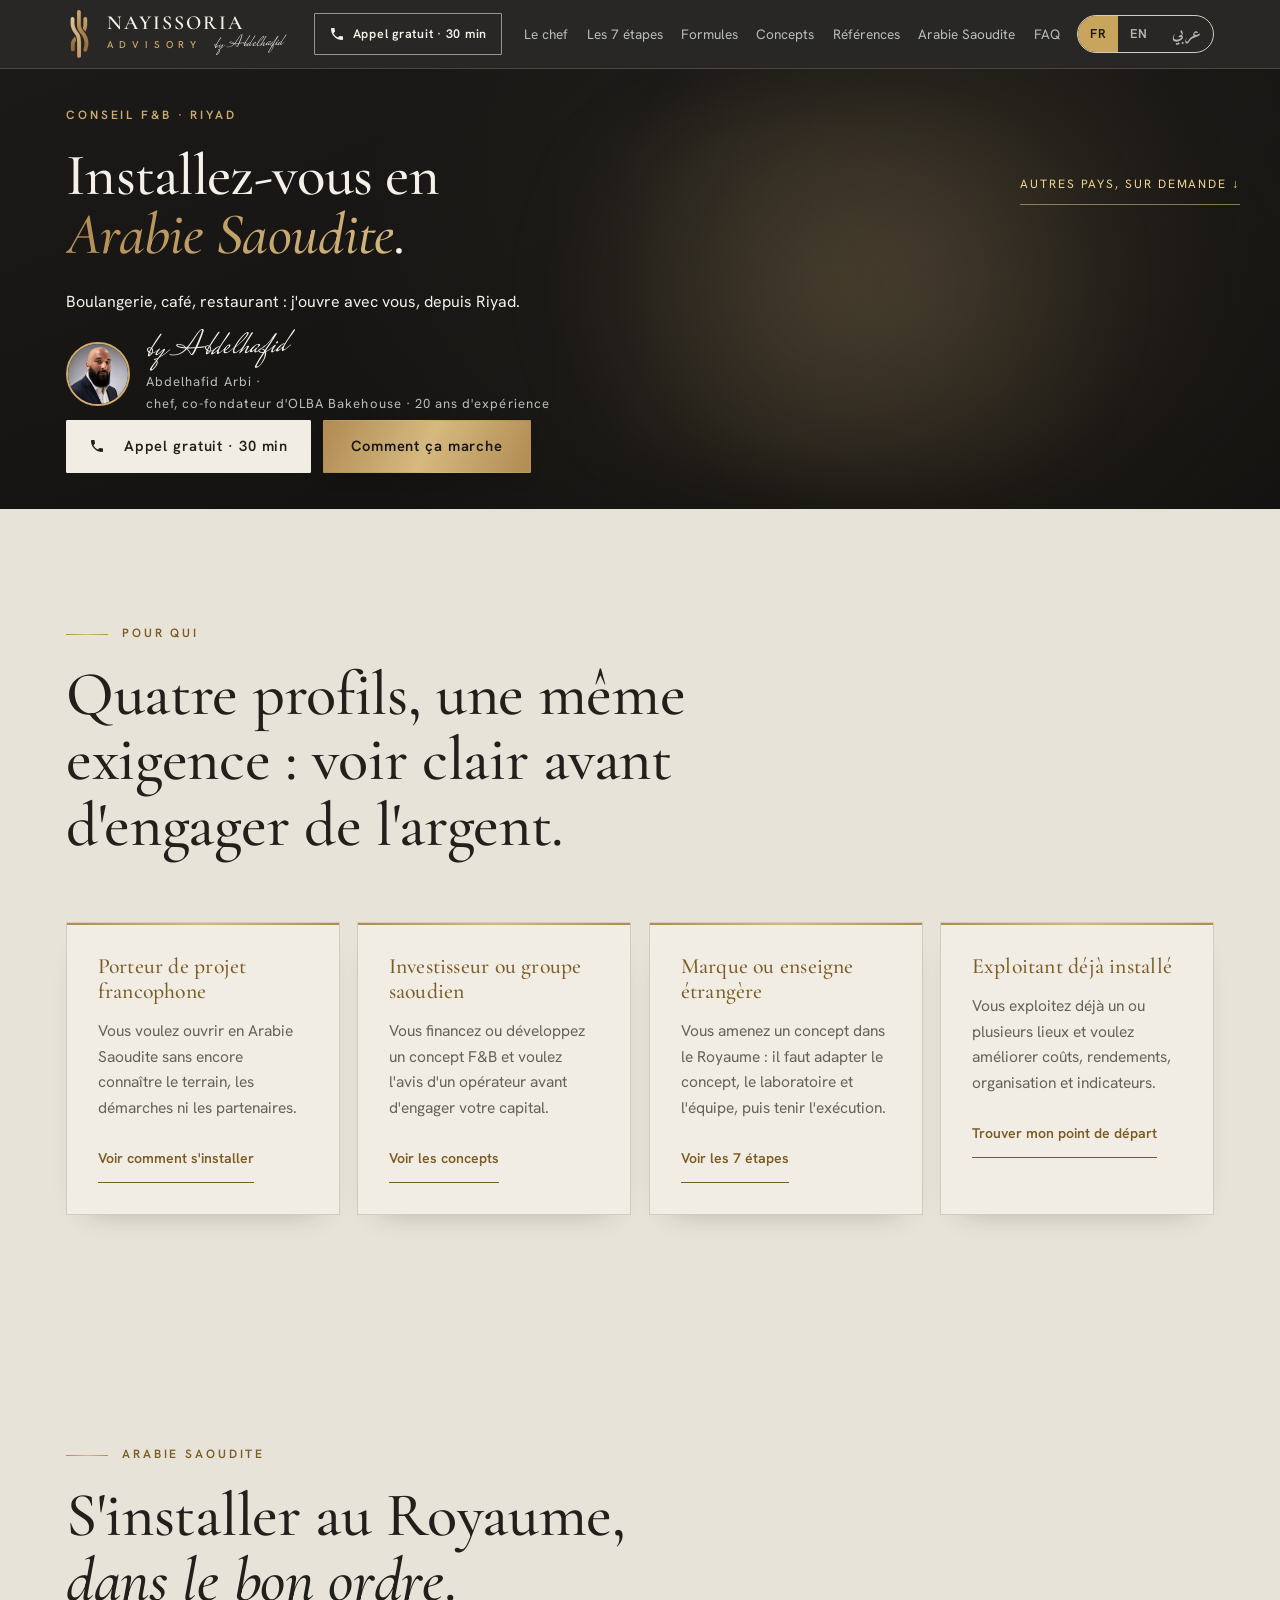
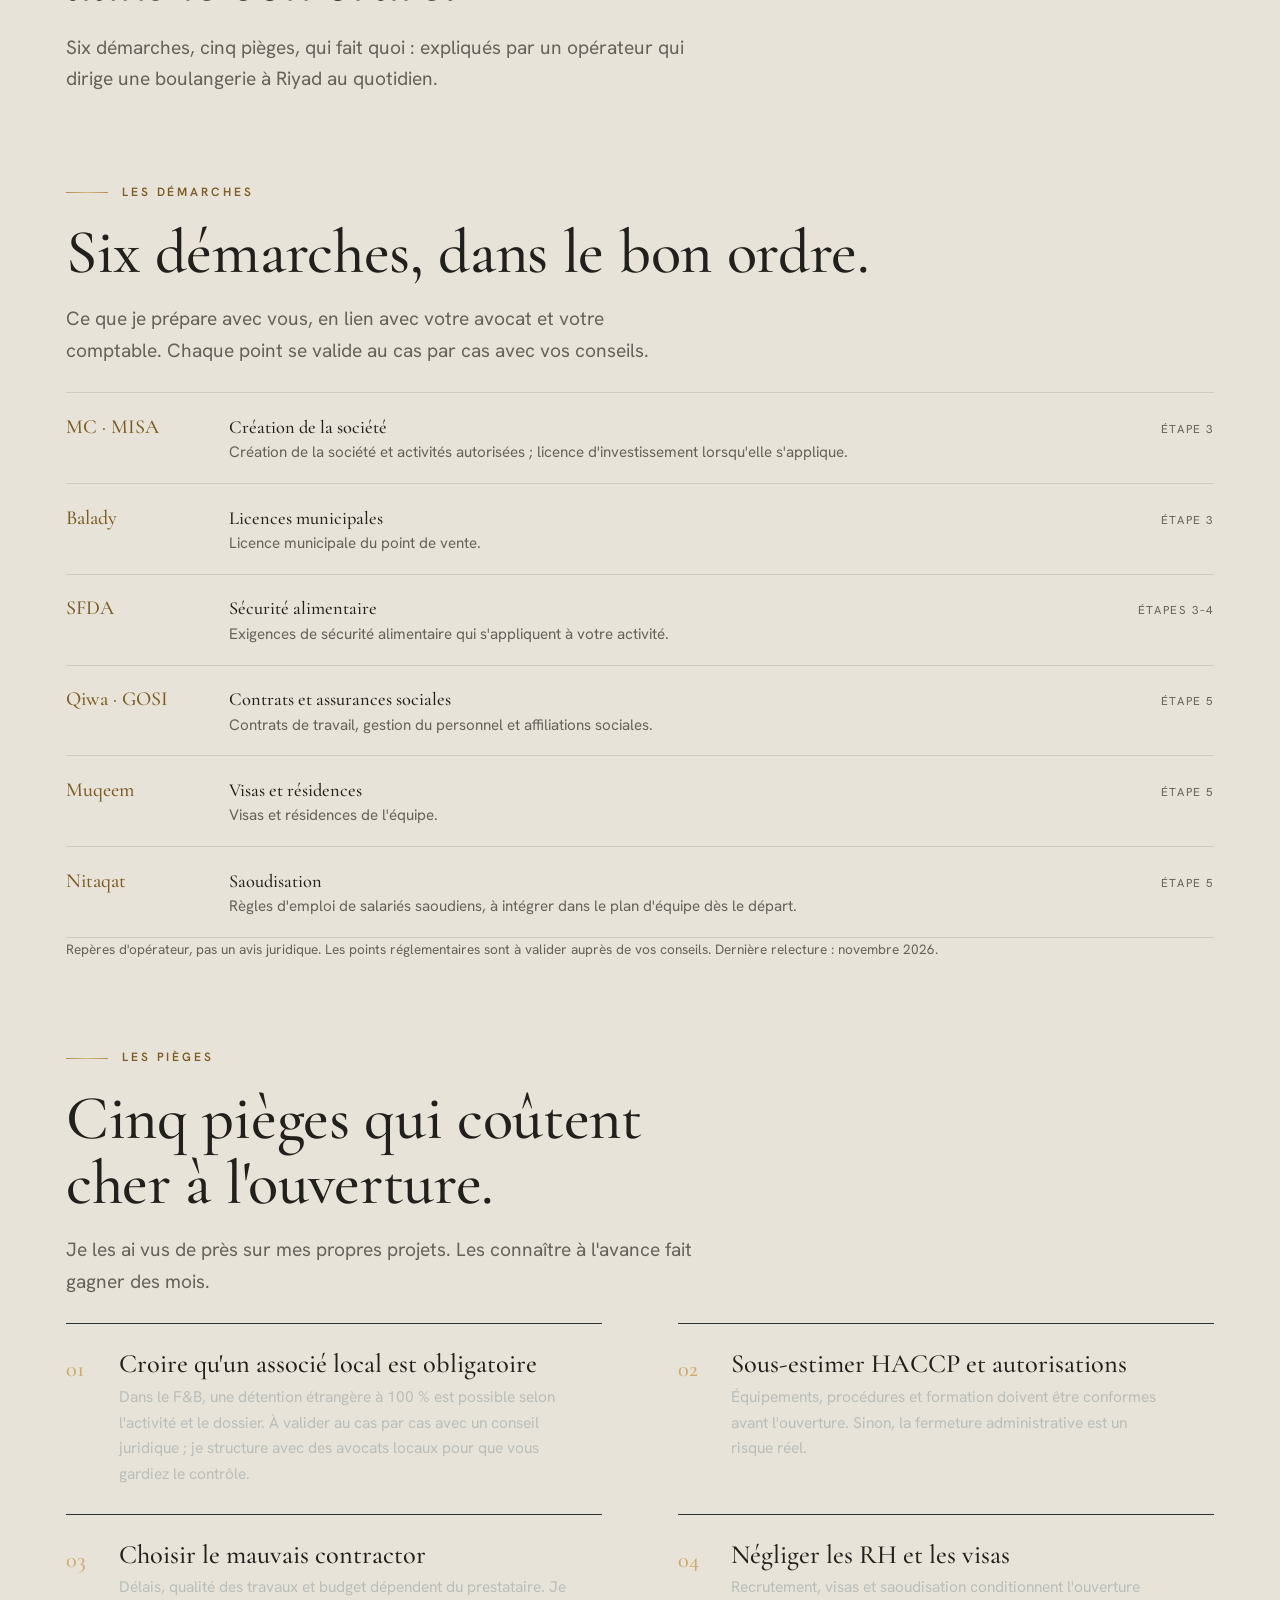
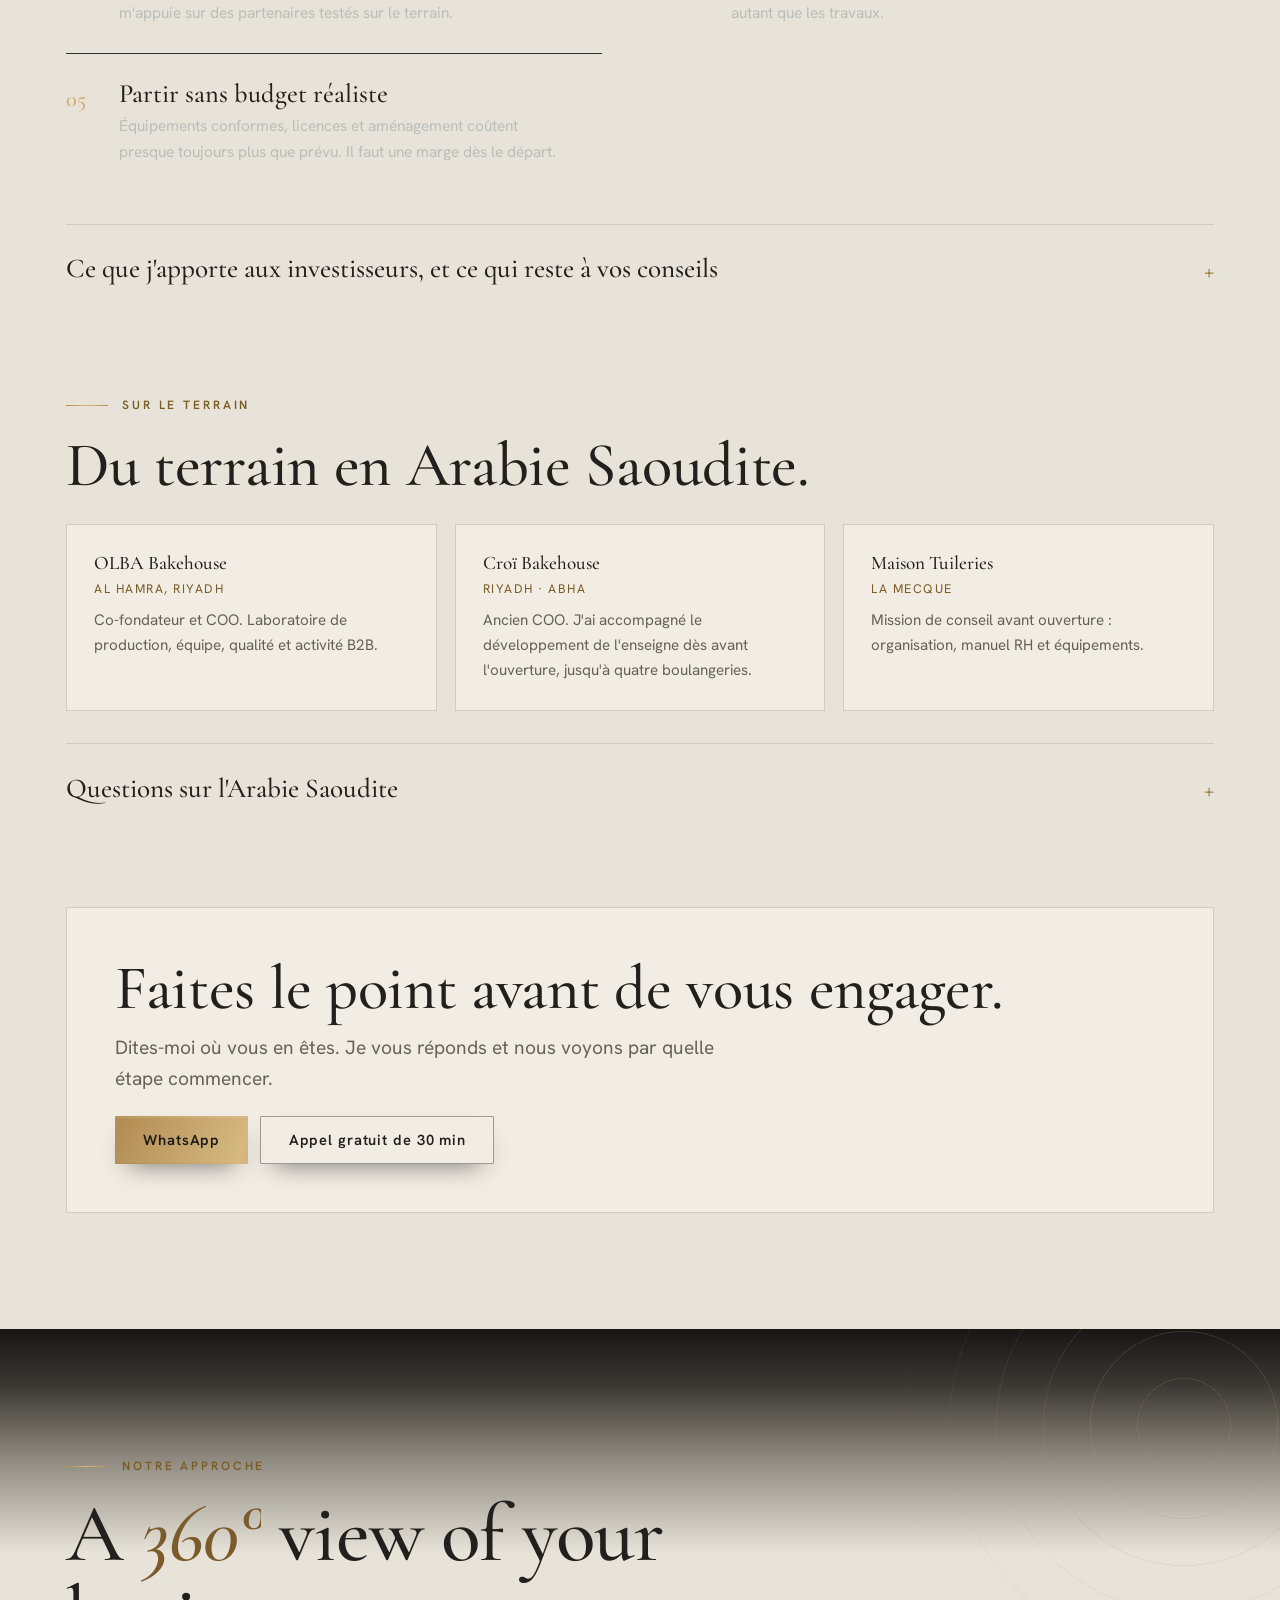
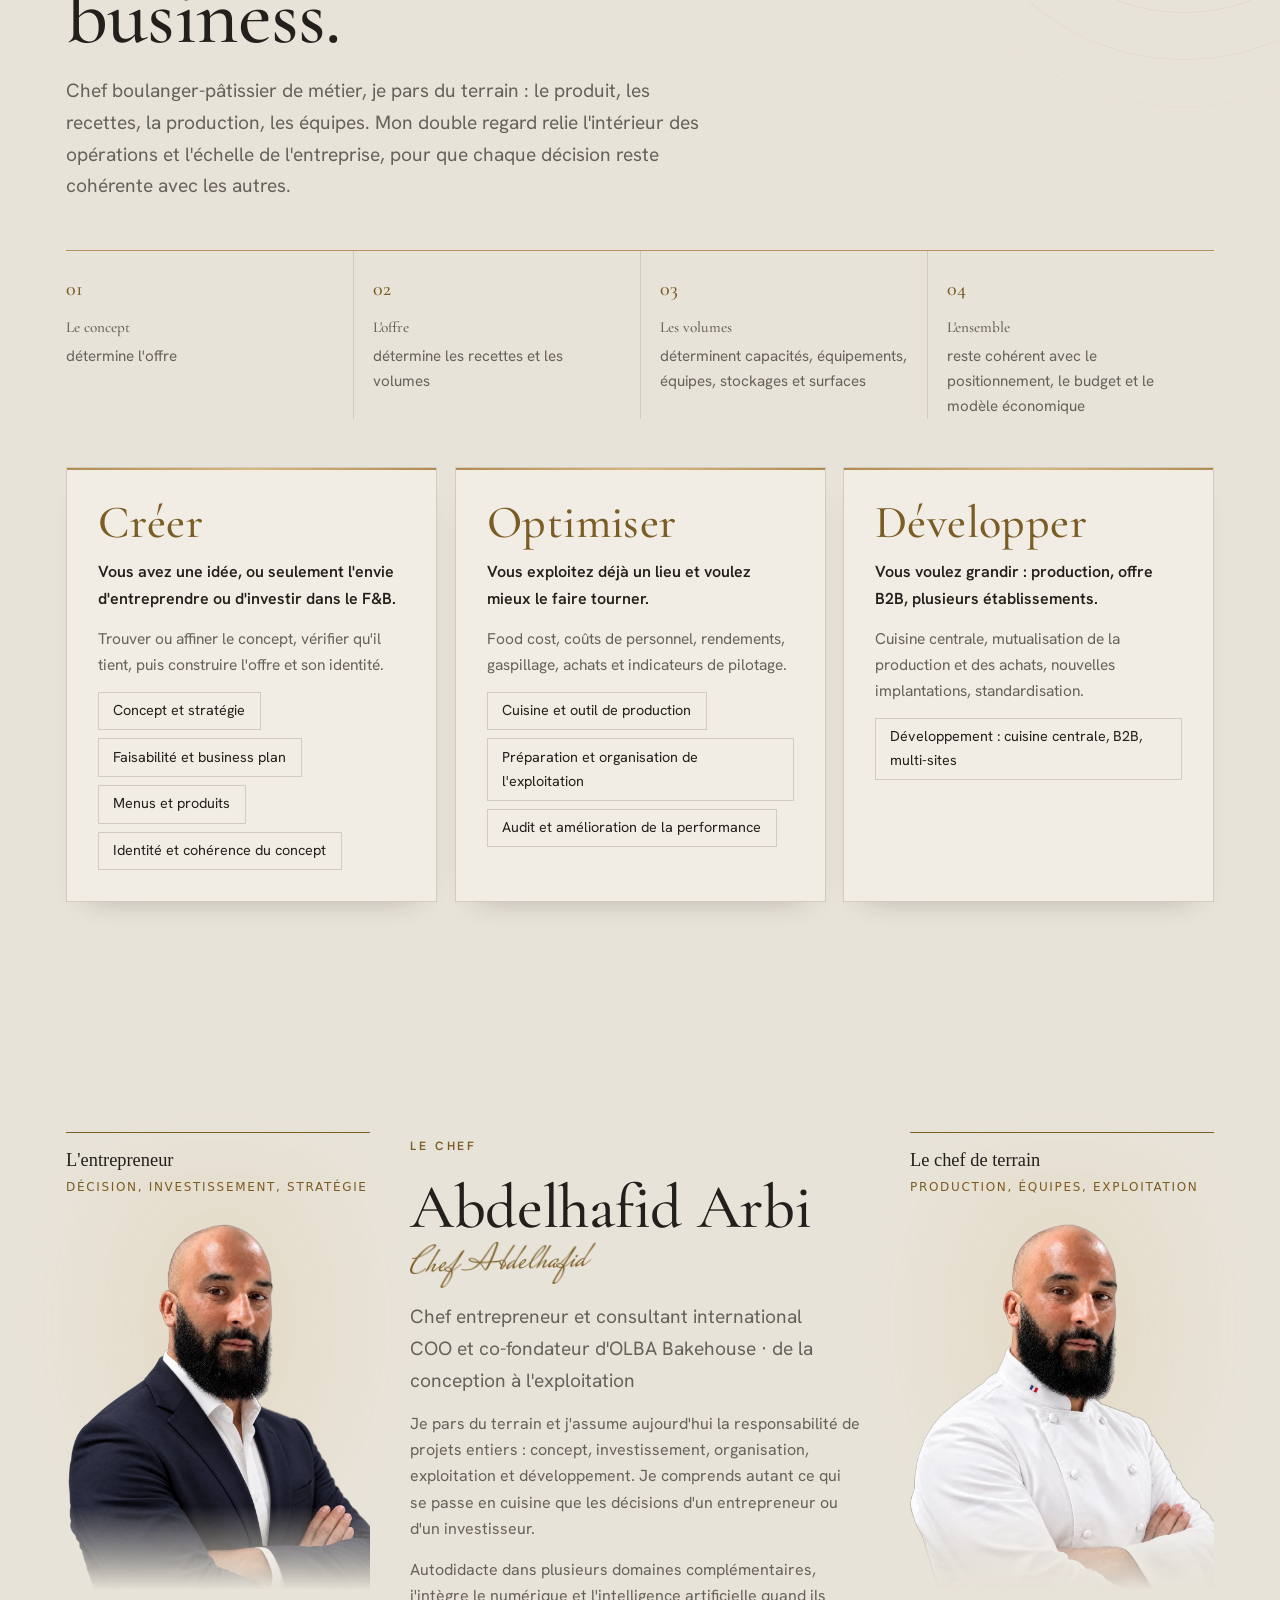
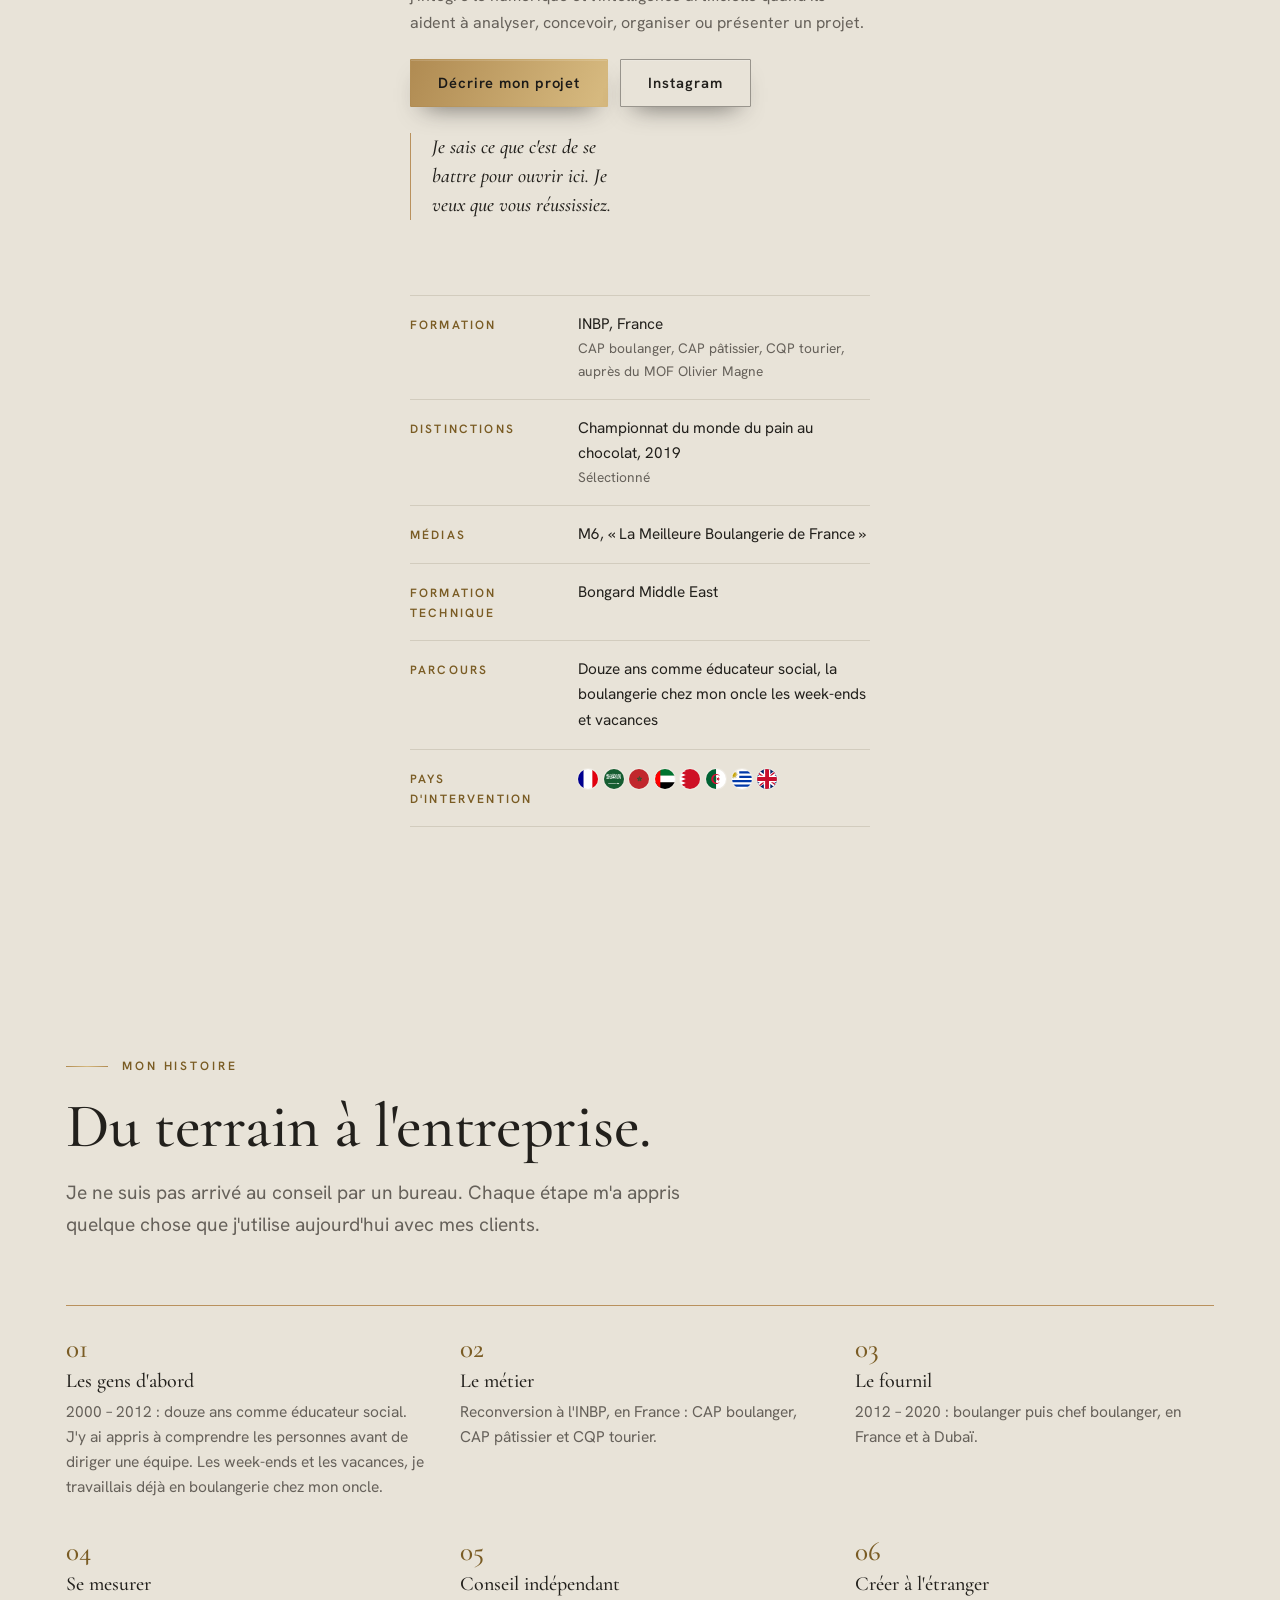
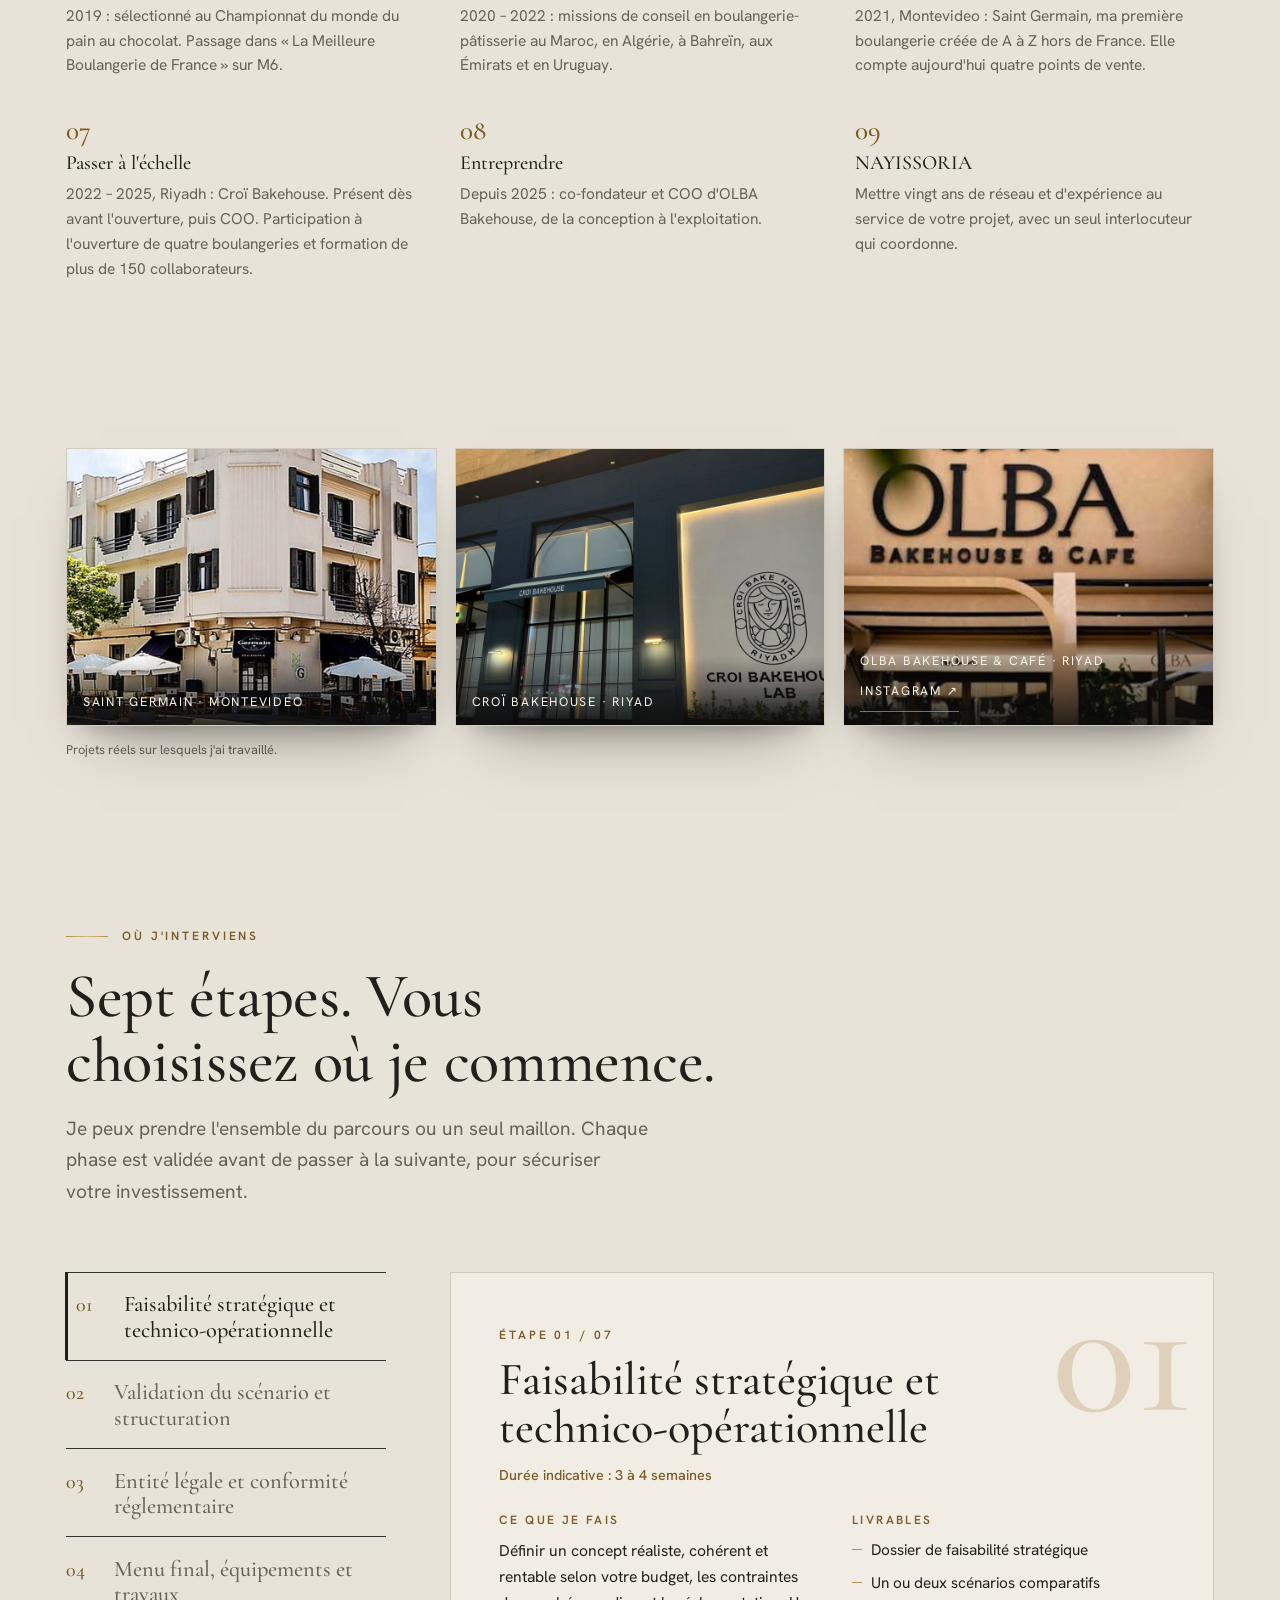
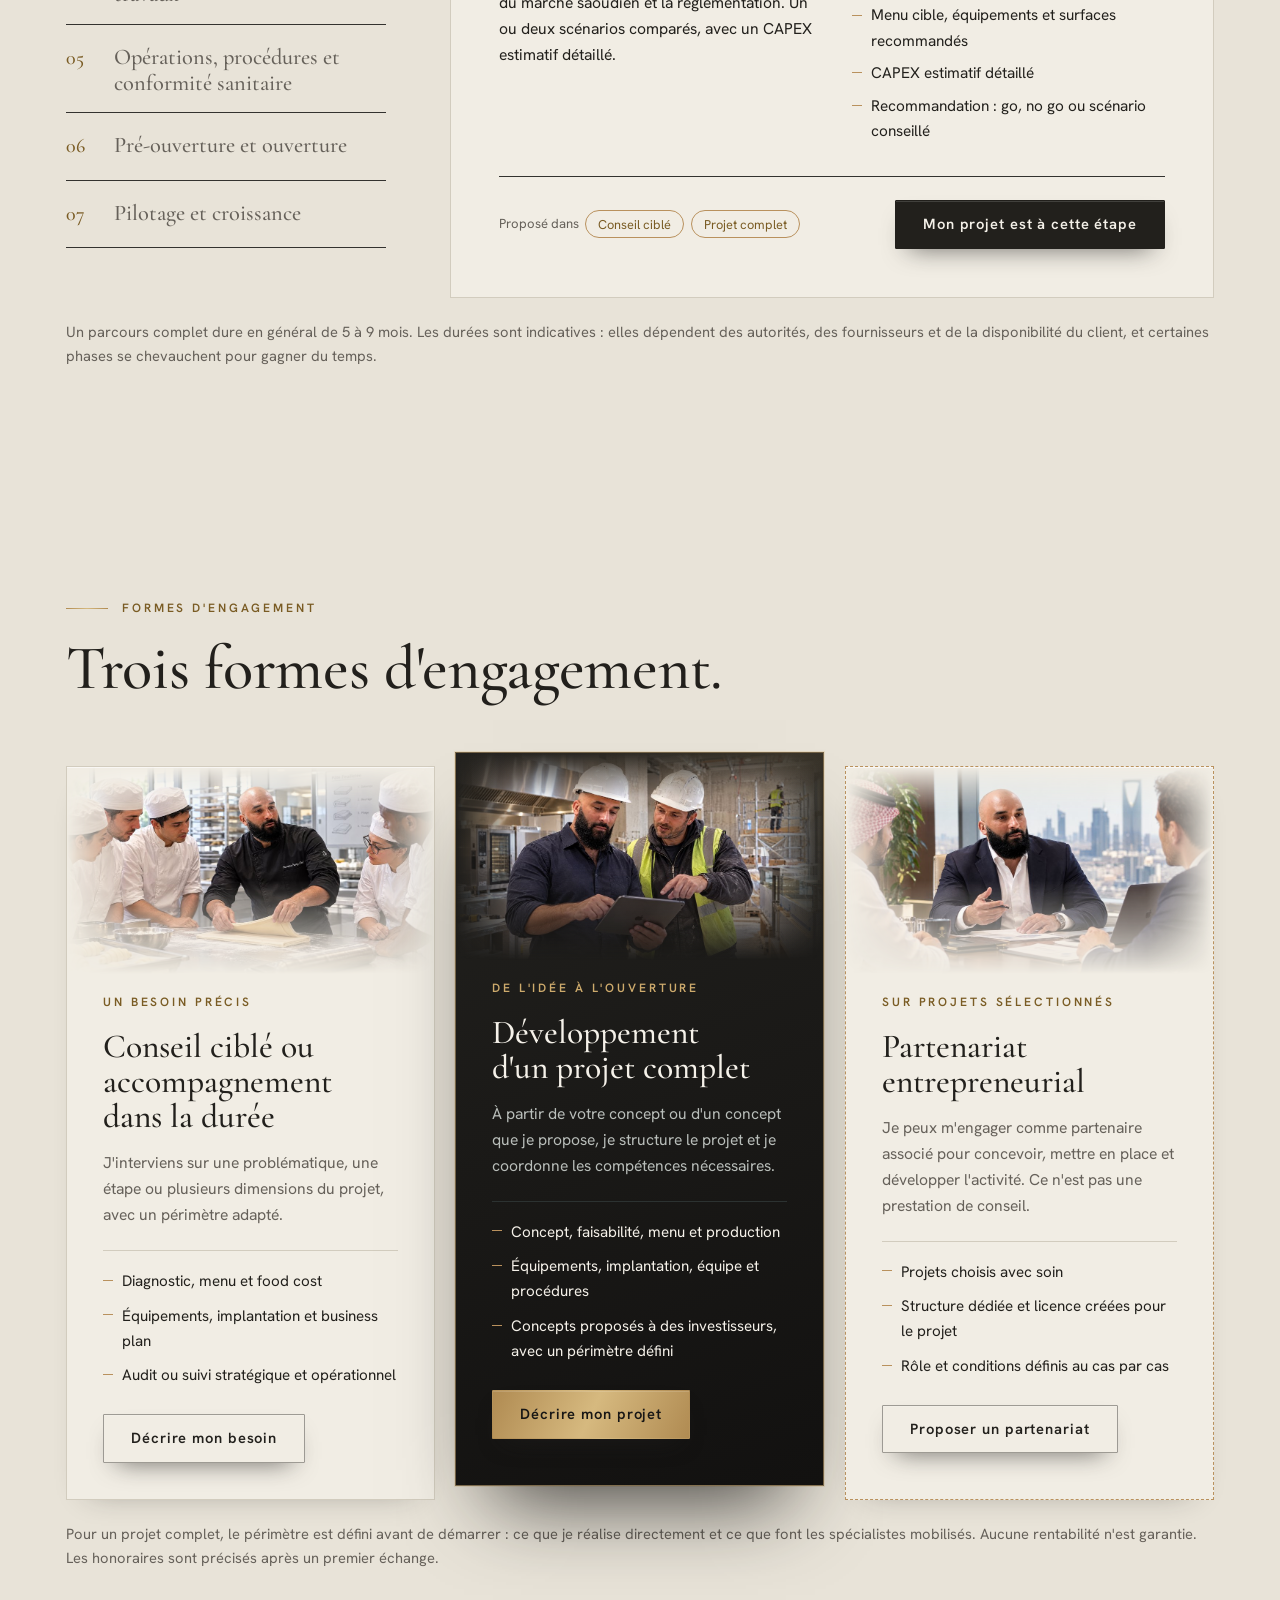
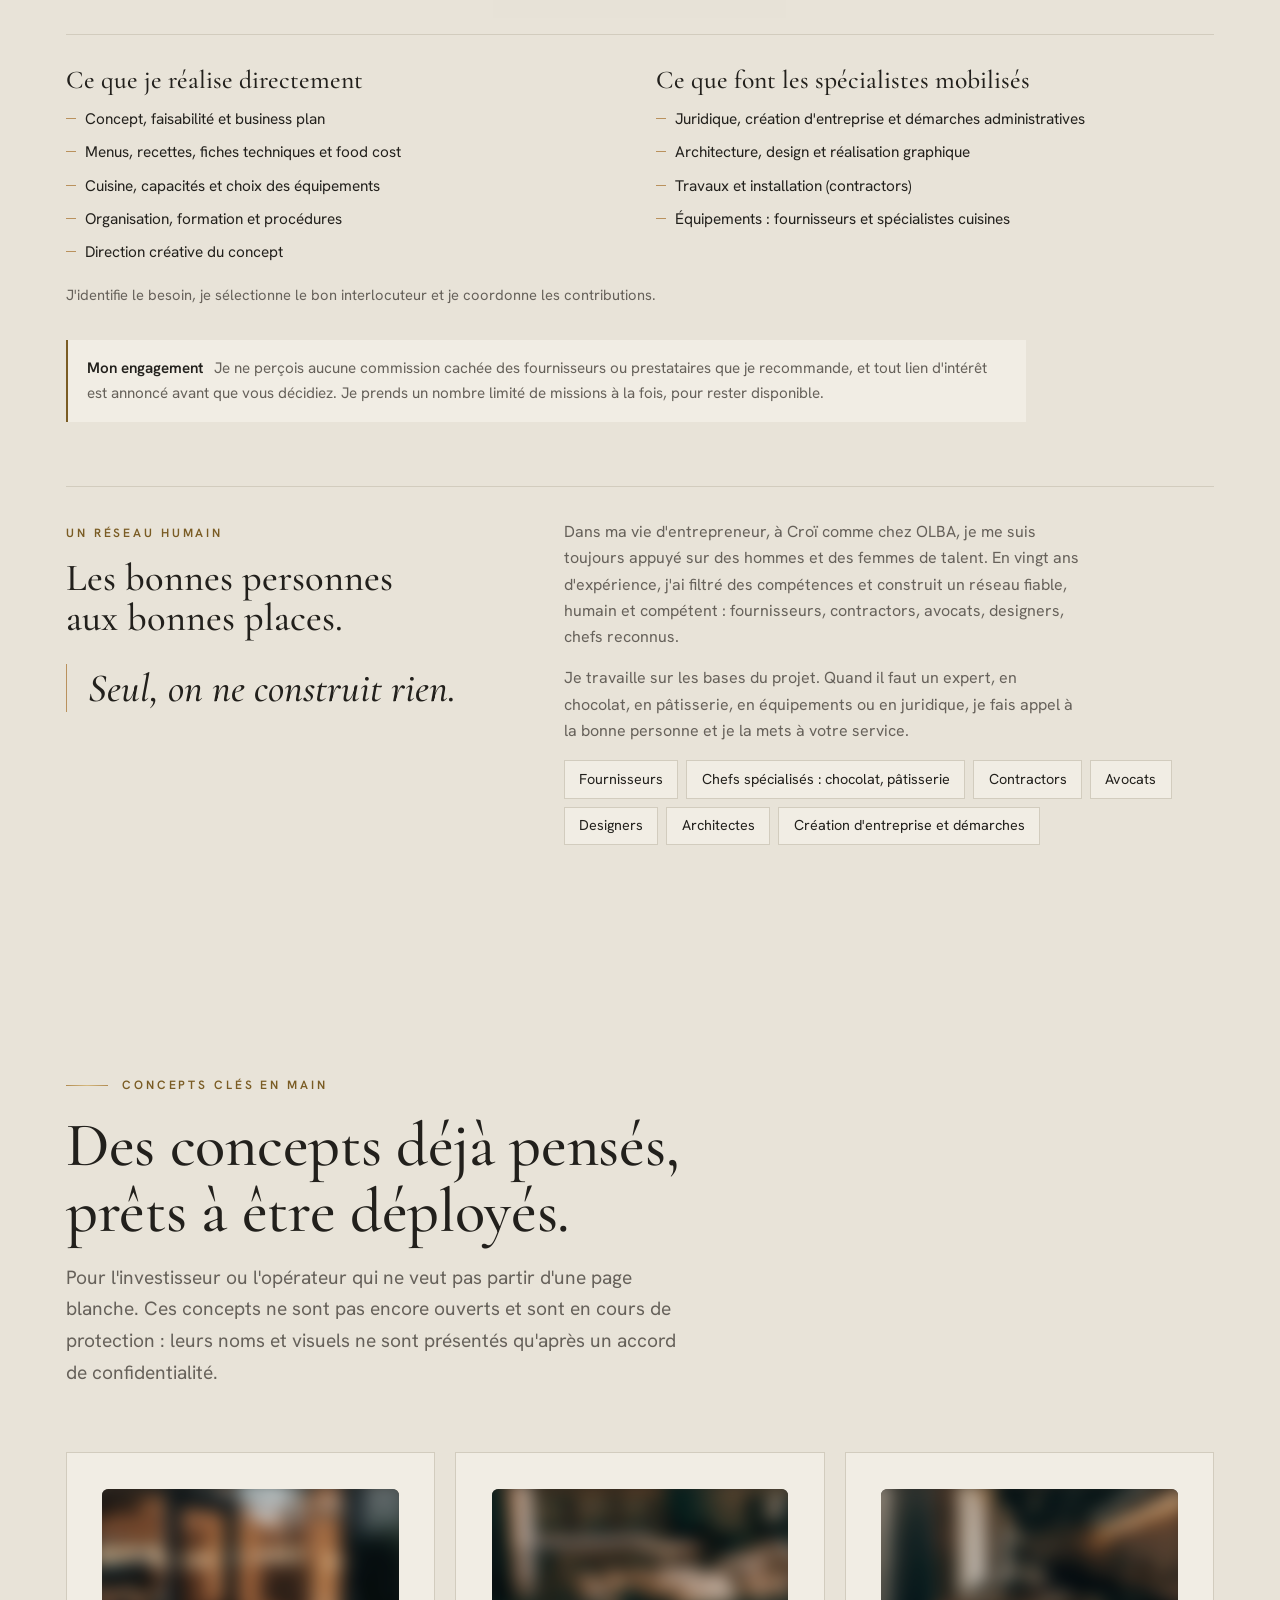
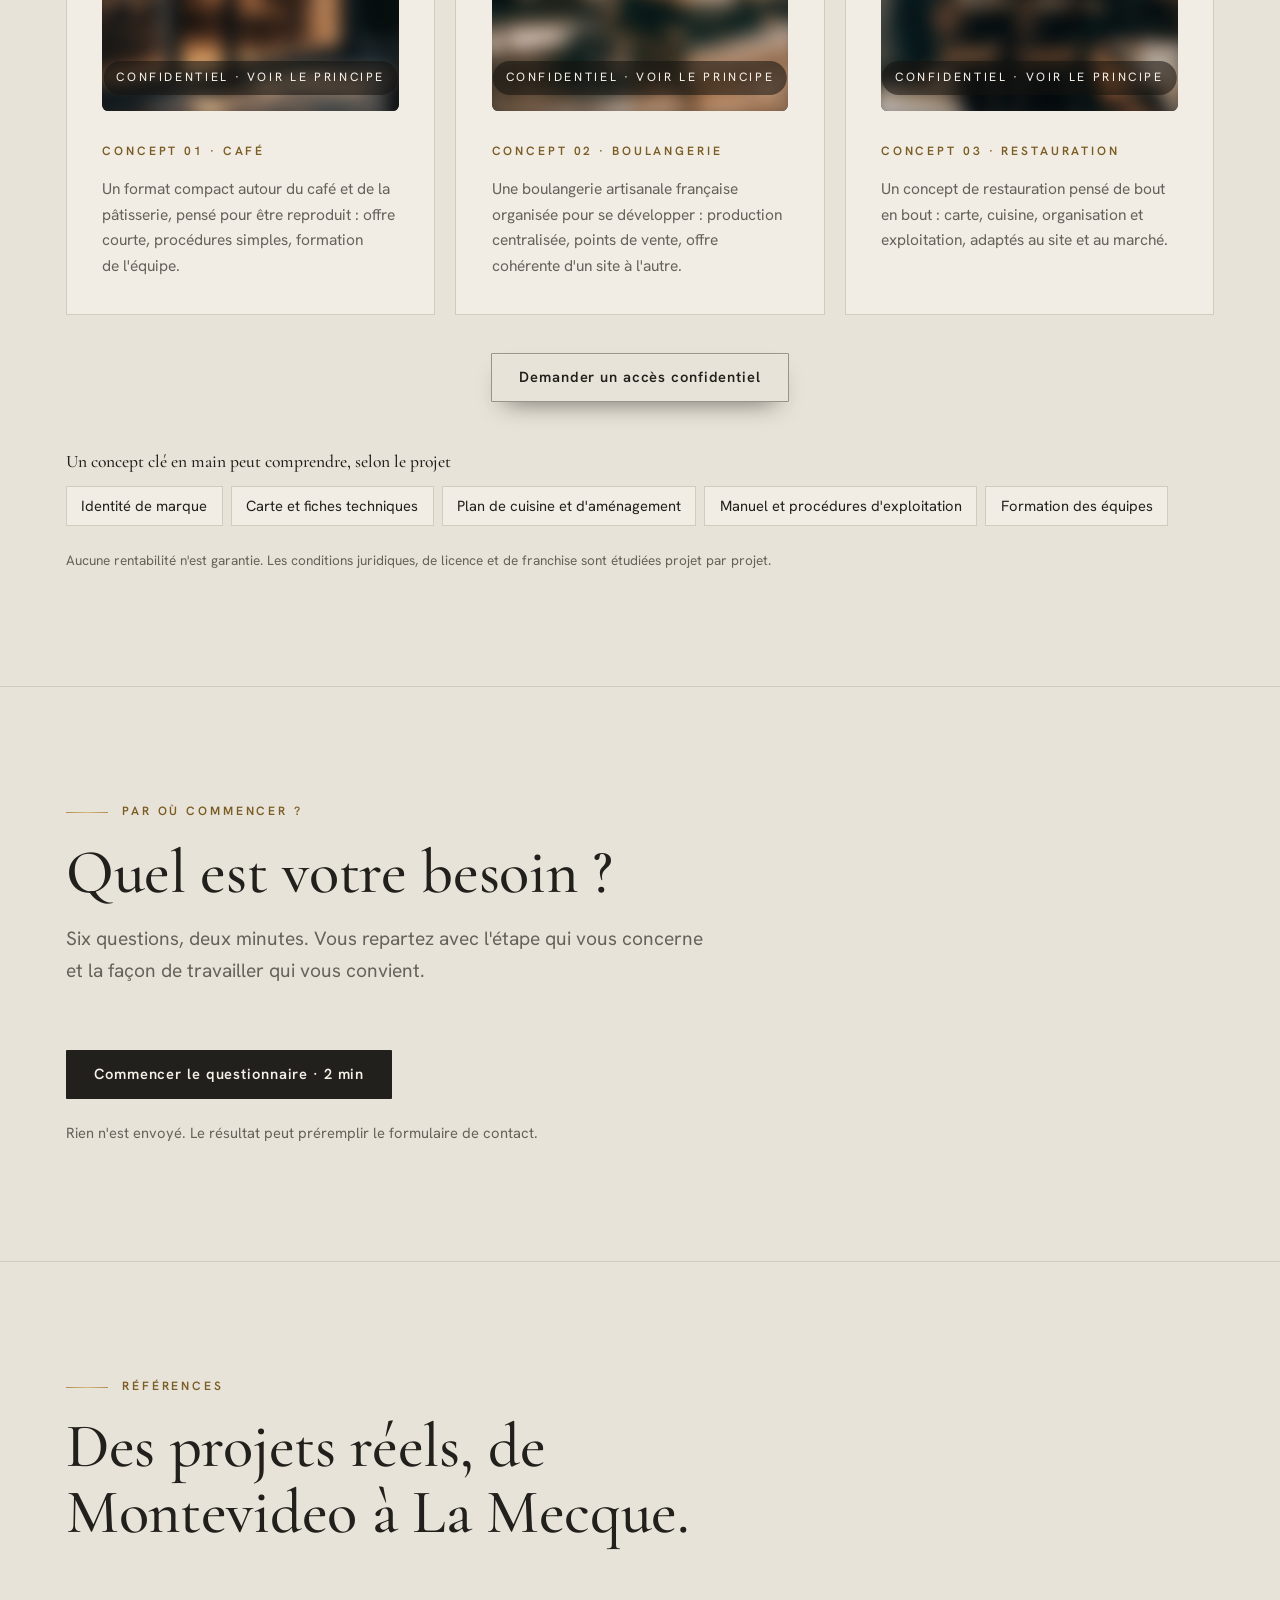
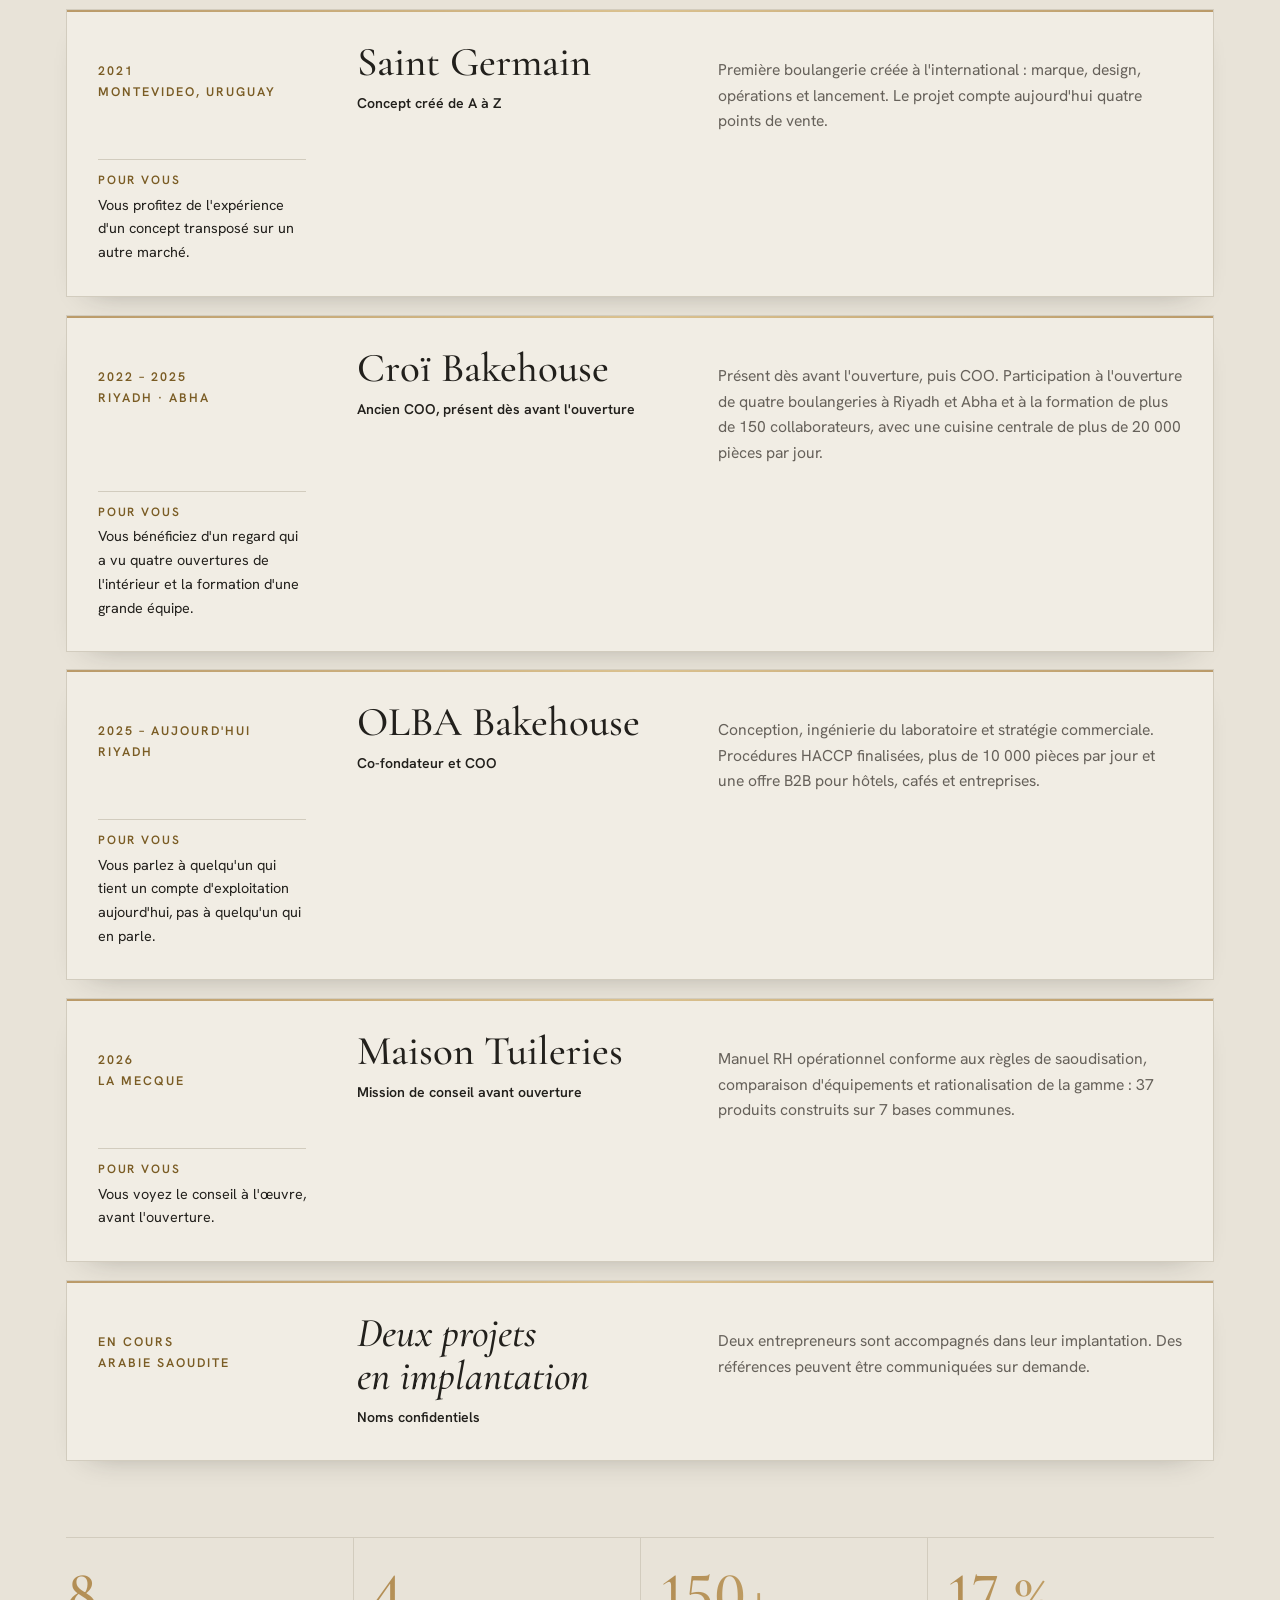
==== commit 66f0658e: "Accroche courte centrée Arabie Saoudite, globe Riyad, sélecteur FR/EN/AR, sections repliables Co-Aut" ====
--- a/index.html
+++ b/index.html
@@ -1,4 +1,4 @@
-<!doctype html><html lang="fr"><head><meta charset="utf-8"><meta name="viewport" content="width=device-width,initial-scale=1"><link rel="canonical" href="https://chefabdelbaker-svg.github.io/nayissoria-advisory/"><link rel="alternate" hreflang="fr" href="https://chefabdelbaker-svg.github.io/nayissoria-advisory/"><link rel="alternate" hreflang="en" href="https://chefabdelbaker-svg.github.io/nayissoria-advisory/en/"><link rel="alternate" hreflang="ar" href="https://chefabdelbaker-svg.github.io/nayissoria-advisory/ar/"><link rel="alternate" hreflang="x-default" href="https://chefabdelbaker-svg.github.io/nayissoria-advisory/"><script>window.__SAUDI=false;window.__ALT="en/";window.__HOME="";window.__AR="ar/";</script><meta property="og:url" content="https://chefabdelbaker-svg.github.io/nayissoria-advisory/"><meta property="og:image" content="https://chefabdelbaker-svg.github.io/nayissoria-advisory/assets/og.jpg"><meta name="twitter:card" content="summary_large_image"><script type="application/ld+json">{"@context": "https://schema.org", "@type": "ProfessionalService", "name": "NAYISSORIA ADVISORY", "description": "Food & Beverage advisory: feasibility, concept, laboratory, team and opening of bakeries, caf\u00e9s and restaurants.", "founder": {"@type": "Person", "name": "Abdelhafid Arbi", "jobTitle": "Chef, entrepreneur and international consultant"}, "address": {"@type": "PostalAddress", "addressLocality": "Riyadh", "addressCountry": "SA"}, "email": "arbi.abdelhafid@gmail.com", "areaServed": ["Saudi Arabia", "France", "Morocco", "United Arab Emirates", "Bahrain", "Algeria", "Uruguay", "United Kingdom"], "knowsLanguage": ["en", "fr"], "sameAs": ["https://www.instagram.com/abdelebaker/"]}</script><title>NAYISSORIA ADVISORY · S'installer ou se développer en Arabie Saoudite, avec un opérateur</title>
+<!doctype html><html lang="fr"><head><meta charset="utf-8"><meta name="viewport" content="width=device-width,initial-scale=1"><link rel="canonical" href="https://chefabdelbaker-svg.github.io/nayissoria-advisory/"><link rel="alternate" hreflang="fr" href="https://chefabdelbaker-svg.github.io/nayissoria-advisory/"><link rel="alternate" hreflang="en" href="https://chefabdelbaker-svg.github.io/nayissoria-advisory/en/"><link rel="alternate" hreflang="ar" href="https://chefabdelbaker-svg.github.io/nayissoria-advisory/ar/"><link rel="alternate" hreflang="x-default" href="https://chefabdelbaker-svg.github.io/nayissoria-advisory/"><script>window.__SAUDI=false;window.__FR="./";window.__EN="en/";window.__AR="ar/";</script><meta property="og:url" content="https://chefabdelbaker-svg.github.io/nayissoria-advisory/"><meta property="og:image" content="https://chefabdelbaker-svg.github.io/nayissoria-advisory/assets/og.jpg"><meta name="twitter:card" content="summary_large_image"><script type="application/ld+json">{"@context": "https://schema.org", "@type": "ProfessionalService", "name": "NAYISSORIA ADVISORY", "description": "Food & Beverage advisory: feasibility, concept, laboratory, team and opening of bakeries, caf\u00e9s and restaurants.", "founder": {"@type": "Person", "name": "Abdelhafid Arbi", "jobTitle": "Chef, entrepreneur and international consultant"}, "address": {"@type": "PostalAddress", "addressLocality": "Riyadh", "addressCountry": "SA"}, "email": "arbi.abdelhafid@gmail.com", "areaServed": ["Saudi Arabia", "France", "Morocco", "United Arab Emirates", "Bahrain", "Algeria", "Uruguay", "United Kingdom"], "knowsLanguage": ["en", "fr"], "sameAs": ["https://www.instagram.com/abdelebaker/"]}</script><title>NAYISSORIA ADVISORY · S'installer ou se développer en Arabie Saoudite, avec un opérateur</title>
 <meta name="claude:viewport-fit-sides" content="cover">
 <meta name="theme-color" content="#201F1D">
 <meta property="og:type" content="website">
@@ -50,7 +50,6 @@
 html[data-lang="en"] [lang="fr"], html[data-lang="ar"] [lang="fr"] { display: none !important; }
 html:not([data-lang="ar"]) [lang="ar"] { display: none !important; }
 html[data-lang="ar"] [lang="en"]:has(+ [lang="ar"]) { display: none !important; }
-html[data-lang="ar"] #ar-btn { display: none !important; }
 [hidden] { display: none !important; }
 .vh { position: absolute !important; width: 1px; height: 1px; margin: -1px; overflow: hidden; clip-path: inset(50%); white-space: nowrap; }
 .wrap { width: 100%; max-width: var(--maxw); margin-inline: auto; padding-left: max(16px, env(safe-area-inset-left, 0px)); padding-right: max(16px, env(safe-area-inset-right, 0px)); }
@@ -953,6 +952,22 @@
 html[data-lang="ar"] .hero-grid .cta-row{justify-content:flex-end}
 html[data-lang="ar"] .hero h1{font-size:clamp(2rem,3.4vw,3.2rem);line-height:1.3}
 html[data-lang="ar"] .hero .sub{max-width:34rem}
+/* v49 — sélecteur de langue visible FR | EN | عربي */
+.lgs{display:inline-flex;border:1px solid var(--line,rgba(255,255,255,.25));border-radius:999px;overflow:hidden}
+.lg{background:none;border:0;color:inherit;font:600 .8rem/1 var(--body);letter-spacing:.06em;padding:.55rem .75rem;min-height:36px;cursor:pointer;opacity:.7}
+.lg[aria-pressed="true"]{background:var(--accent,#c8a45c);color:#1b160e;opacity:1}
+.lg-ar{font-family:'Amiri',serif;font-size:1rem;letter-spacing:0}
+@media(max-width:560px){.lg{padding:.5rem .55rem;font-size:.75rem}}
+.sa-more{border-top:1px solid var(--line,rgba(0,0,0,.15));margin-top:2rem;padding-top:.4rem}
+.sa-more>summary{cursor:pointer;list-style:none;display:flex;justify-content:space-between;align-items:center;gap:1rem;padding:1rem 0;font-family:var(--display);font-size:clamp(1.25rem,2.4vw,1.7rem);min-height:48px}
+.sa-more>summary::-webkit-details-marker{display:none}
+.sa-more>summary::after{content:"+";font-size:1.6rem;color:var(--accent,#9a7b3a);line-height:1}
+.sa-more[open]>summary::after{content:"–"}
+@media(max-width:560px){.brand .sign,.brand .by,header .brand-sig{display:none!important}}
+html[data-lang="ar"] header nav ul{gap:clamp(.5rem,1.1vw,1rem)}
+html[data-lang="ar"] header nav a{font-size:.82rem;white-space:nowrap}
+@media(min-width:881px){html[data-lang="ar"] header nav li:nth-child(n+4):nth-child(-n+5){display:none}}
+html[data-lang="ar"] .hero h1{font-size:clamp(1.9rem,3vw,2.7rem)}
 
 </style>
 
@@ -988,8 +1003,7 @@
       </ul>
     </nav>
     <div class="tools">
-      <button type="button" class="ib" id="lang-btn"><span class="vh" lang="fr">Passer le site en anglais</span><span class="vh" lang="en">Switch the site to French</span><span class="vh" lang="ar">التبديل إلى الإنجليزية</span><span aria-hidden="true" lang="fr">EN</span><span aria-hidden="true" lang="en">FR</span><span aria-hidden="true" lang="ar">EN</span></button>
-      <button type="button" class="ib" id="ar-btn" aria-label="العربية · Arabic" title="العربية"><span aria-hidden="true" style="font-family:'Amiri',serif;font-size:1.25rem;line-height:1">ع</span></button>
+      <div class="lgs" role="group" aria-label="Langue · Language · اللغة"><button type="button" class="lg" data-l="fr" aria-label="Français">FR</button><button type="button" class="lg" data-l="en" aria-label="English">EN</button><button type="button" class="lg lg-ar" data-l="ar" aria-label="العربية">عربي</button></div>
       <button type="button" class="ib" id="theme-btn"><span class="vh" lang="fr">Basculer entre thème clair et sombre</span><span class="vh" lang="en">Switch between light and dark theme</span><svg viewBox="0 0 24 24" aria-hidden="true" focusable="false"><circle cx="12" cy="12" r="8.5" fill="none" stroke="currentColor" stroke-width="1.6"/><path d="M12 3.5a8.5 8.5 0 0 1 0 17z" fill="currentColor"/></svg></button>
       <button type="button" class="ib menu-btn" id="menu-btn" aria-expanded="false" aria-controls="menu"><span class="vh">Menu</span><svg viewBox="0 0 24 24" aria-hidden="true" focusable="false"><path d="M4 8h16M4 16h16" fill="none" stroke="currentColor" stroke-width="1.8" stroke-linecap="round"/></svg></button>
     </div>
@@ -1000,15 +1014,14 @@
 <section class="hero" aria-labelledby="h1">
   <div class="wrap hero-grid">
     <div>
-      <span class="eyebrow"><span lang="fr">Conseil Food &amp; Beverage · Basé à Riyad</span><span lang="en">Food &amp; Beverage consulting · Based in Riyadh</span><span lang="ar">استشارات الأغذية والمشروبات · مقيم في الرياض</span></span>
-      <h1 id="h1"><span lang="fr">Vous installer en <em>Arabie Saoudite</em><br>ou y développer<br>votre business ?</span><span lang="en">Setting up in <em>Saudi Arabia</em><br>or growing<br>your business here?</span><span lang="ar">تريد الاستقرار في <em>المملكة العربية السعودية</em><br>أو تنمية أعمالك<br>فيها؟</span></h1>
-      <p class="sub"><span lang="fr">Boulangerie, pâtisserie, café, restaurant : de l'idée à l'ouverture, puis au quotidien. Un opérateur installé à Riyad, pour les porteurs de projet, investisseurs et groupes francophones et saoudiens.</span><span lang="en">Bakery, pastry, café, restaurant: from idea to opening, then day to day. An operator based in Riyadh, for French-speaking and Saudi founders, investors and groups.</span><span lang="ar">مخابز وحلويات ومقاهٍ ومطاعم: من الفكرة إلى الافتتاح ثم التشغيل اليومي. مشغّل مقيم في الرياض، لأصحاب المشاريع والمستثمرين والمجموعات الناطقة بالفرنسية والسعودية.</span></p>
+      <span class="eyebrow"><span lang="fr">Conseil F&amp;B · Riyad</span><span lang="en">F&amp;B consulting · Riyadh</span><span lang="ar">استشارات الأغذية والمشروبات · الرياض</span></span>
+      <h1 id="h1"><span lang="fr">Installez-vous en <em>Arabie Saoudite</em>.</span><span lang="en">Set up in <em>Saudi Arabia</em>.</span><span lang="ar">استقرّ في <em>المملكة العربية السعودية</em>.</span></h1>
+      <p class="sub"><span lang="fr">Boulangerie, café, restaurant : j'ouvre avec vous, depuis Riyad.</span><span lang="en">Bakery, café, restaurant: I open with you, from Riyadh.</span><span lang="ar">مخبز، مقهى، مطعم: أفتتح معك، من الرياض.</span></p>
       <a class="hero-id" href="#conseiller" aria-label="Abdelhafid Arbi, chef"><img src="assets/02f6008156.jpg" alt="Abdelhafid Arbi" width="64" height="64"><div><p class="sign hero-sign" aria-label="by Abdelhafid">by Abdelhafid</p><span>Abdelhafid Arbi · <span lang="fr">chef, co-fondateur d'OLBA Bakehouse · 20 ans d'expérience</span><span lang="en">chef, co-founder of OLBA Bakehouse · 20 years of experience</span><span lang="ar">شيف، شريك مؤسس في OLBA Bakehouse · 20 عامًا من الخبرة</span></span></div></a>
-            <div class="cta-row"><a class="btn hero-call phn" href="#callbox"><svg class="ph-ico" viewBox="0 0 24 24" width="16" height="16" aria-hidden="true" focusable="false"><path fill="currentColor" d="M6.6 10.8a15.1 15.1 0 0 0 6.6 6.6l2.2-2.2a1 1 0 0 1 1-.25 11.4 11.4 0 0 0 3.6.57 1 1 0 0 1 1 1V20a1 1 0 0 1-1 1A17 17 0 0 1 3 4a1 1 0 0 1 1-1h3.5a1 1 0 0 1 1 1c0 1.25.2 2.45.57 3.6a1 1 0 0 1-.25 1z"/></svg><span lang="fr">Appel gratuit de 30 min</span><span lang="en">Free 30-min call</span><span lang="ar">مكالمة مجانية 30 دقيقة</span></a><a class="btn" href="#etapes"><span lang="fr">Voir les 7 étapes</span><span lang="en">See the 7 stages</span><span lang="ar">المراحل السبع</span></a><a class="btn btn--line" href="#parcours"><span lang="fr">Par où commencer ?</span><span lang="en">Where to start?</span><span lang="ar">من أين أبدأ؟</span></a></div>
+            <div class="cta-row"><a class="btn hero-call phn" href="#callbox"><svg class="ph-ico" viewBox="0 0 24 24" width="16" height="16" aria-hidden="true" focusable="false"><path fill="currentColor" d="M6.6 10.8a15.1 15.1 0 0 0 6.6 6.6l2.2-2.2a1 1 0 0 1 1-.25 11.4 11.4 0 0 0 3.6.57 1 1 0 0 1 1 1V20a1 1 0 0 1-1 1A17 17 0 0 1 3 4a1 1 0 0 1 1-1h3.5a1 1 0 0 1 1 1c0 1.25.2 2.45.57 3.6a1 1 0 0 1-.25 1z"/></svg><span lang="fr">Appel gratuit · 30 min</span><span lang="en">Free call · 30 min</span><span lang="ar">مكالمة مجانية · 30 دقيقة</span></a><a class="btn" href="#etapes"><span lang="fr">Comment ça marche</span><span lang="en">How it works</span><span lang="ar">كيف يتم العمل</span></a></div>
     </div>
     <div class="emblem" aria-hidden="true"><svg viewBox="-250 -250 500 500" xmlns="http://www.w3.org/2000/svg" focusable="false" aria-hidden="true"><defs><radialGradient id="glow" cx="0" cy="0" r="1" gradientUnits="userSpaceOnUse" gradientTransform="translate(0 0) scale(200)"><stop offset="0" stop-color="#D4B27A" stop-opacity=".22"/><stop offset="1" stop-color="#D4B27A" stop-opacity="0"/></radialGradient></defs><circle r="200" fill="url(#glow)"/><g class="rings"><circle class="ring" r="118"/><circle class="ring" r="168"/><circle class="ring" r="218"/><line class="tickc" x1="0.00" y1="-218.00" x2="0.00" y2="-232.00" style="opacity:0.7"/><line class="tickc" x1="19.00" y1="-217.17" x2="19.52" y2="-223.15" style="opacity:0.32"/><line class="tickc" x1="37.86" y1="-214.69" x2="38.90" y2="-220.60" style="opacity:0.32"/><line class="tickc" x1="56.42" y1="-210.57" x2="57.98" y2="-216.37" style="opacity:0.32"/><line class="tickc" x1="74.56" y1="-204.85" x2="76.61" y2="-210.49" style="opacity:0.32"/><line class="tickc" x1="92.13" y1="-197.58" x2="94.67" y2="-203.01" style="opacity:0.32"/><line class="tickc" x1="109.00" y1="-188.79" x2="116.00" y2="-200.92" style="opacity:0.7"/><line class="tickc" x1="125.04" y1="-178.58" x2="128.48" y2="-183.49" style="opacity:0.32"/><line class="tickc" x1="140.13" y1="-167.00" x2="143.98" y2="-171.59" style="opacity:0.32"/><line class="tickc" x1="154.15" y1="-154.15" x2="158.39" y2="-158.39" style="opacity:0.32"/><line class="tickc" x1="167.00" y1="-140.13" x2="171.59" y2="-143.98" style="opacity:0.32"/><line class="tickc" x1="178.58" y1="-125.04" x2="183.49" y2="-128.48" style="opacity:0.32"/><line class="tickc" x1="188.79" y1="-109.00" x2="200.92" y2="-116.00" style="opacity:0.7"/><line class="tickc" x1="197.58" y1="-92.13" x2="203.01" y2="-94.67" style="opacity:0.32"/><line class="tickc" x1="204.85" y1="-74.56" x2="210.49" y2="-76.61" style="opacity:0.32"/><line class="tickc" x1="210.57" y1="-56.42" x2="216.37" y2="-57.98" style="opacity:0.32"/><line class="tickc" x1="214.69" y1="-37.86" x2="220.60" y2="-38.90" style="opacity:0.32"/><line class="tickc" x1="217.17" y1="-19.00" x2="223.15" y2="-19.52" style="opacity:0.32"/><line class="tickc" x1="218.00" y1="0.00" x2="232.00" y2="0.00" style="opacity:0.7"/><line class="tickc" x1="217.17" y1="19.00" x2="223.15" y2="19.52" style="opacity:0.32"/><line class="tickc" x1="214.69" y1="37.86" x2="220.60" y2="38.90" style="opacity:0.32"/><line class="tickc" x1="210.57" y1="56.42" x2="216.37" y2="57.98" style="opacity:0.32"/><line class="tickc" x1="204.85" y1="74.56" x2="210.49" y2="76.61" style="opacity:0.32"/><line class="tickc" x1="197.58" y1="92.13" x2="203.01" y2="94.67" style="opacity:0.32"/><line class="tickc" x1="188.79" y1="109.00" x2="200.92" y2="116.00" style="opacity:0.7"/><line class="tickc" x1="178.58" y1="125.04" x2="183.49" y2="128.48" style="opacity:0.32"/><line class="tickc" x1="167.00" y1="140.13" x2="171.59" y2="143.98" style="opacity:0.32"/><line class="tickc" x1="154.15" y1="154.15" x2="158.39" y2="158.39" style="opacity:0.32"/><line class="tickc" x1="140.13" y1="167.00" x2="143.98" y2="171.59" style="opacity:0.32"/><line class="tickc" x1="125.04" y1="178.58" x2="128.48" y2="183.49" style="opacity:0.32"/><line class="tickc" x1="109.00" y1="188.79" x2="116.00" y2="200.92" style="opacity:0.7"/><line class="tickc" x1="92.13" y1="197.58" x2="94.67" y2="203.01" style="opacity:0.32"/><line class="tickc" x1="74.56" y1="204.85" x2="76.61" y2="210.49" style="opacity:0.32"/><line class="tickc" x1="56.42" y1="210.57" x2="57.98" y2="216.37" style="opacity:0.32"/><line class="tickc" x1="37.86" y1="214.69" x2="38.90" y2="220.60" style="opacity:0.32"/><line class="tickc" x1="19.00" y1="217.17" x2="19.52" y2="223.15" style="opacity:0.32"/><line class="tickc" x1="0.00" y1="218.00" x2="0.00" y2="232.00" style="opacity:0.7"/><line class="tickc" x1="-19.00" y1="217.17" x2="-19.52" y2="223.15" style="opacity:0.32"/><line class="tickc" x1="-37.86" y1="214.69" x2="-38.90" y2="220.60" style="opacity:0.32"/><line class="tickc" x1="-56.42" y1="210.57" x2="-57.98" y2="216.37" style="opacity:0.32"/><line class="tickc" x1="-74.56" y1="204.85" x2="-76.61" y2="210.49" style="opacity:0.32"/><line class="tickc" x1="-92.13" y1="197.58" x2="-94.67" y2="203.01" style="opacity:0.32"/><line class="tickc" x1="-109.00" y1="188.79" x2="-116.00" y2="200.92" style="opacity:0.7"/><line class="tickc" x1="-125.04" y1="178.58" x2="-128.48" y2="183.49" style="opacity:0.32"/><line class="tickc" x1="-140.13" y1="167.00" x2="-143.98" y2="171.59" style="opacity:0.32"/><line class="tickc" x1="-154.15" y1="154.15" x2="-158.39" y2="158.39" style="opacity:0.32"/><line class="tickc" x1="-167.00" y1="140.13" x2="-171.59" y2="143.98" style="opacity:0.32"/><line class="tickc" x1="-178.58" y1="125.04" x2="-183.49" y2="128.48" style="opacity:0.32"/><line class="tickc" x1="-188.79" y1="109.00" x2="-200.92" y2="116.00" style="opacity:0.7"/><line class="tickc" x1="-197.58" y1="92.13" x2="-203.01" y2="94.67" style="opacity:0.32"/><line class="tickc" x1="-204.85" y1="74.56" x2="-210.49" y2="76.61" style="opacity:0.32"/><line class="tickc" x1="-210.57" y1="56.42" x2="-216.37" y2="57.98" style="opacity:0.32"/><line class="tickc" x1="-214.69" y1="37.86" x2="-220.60" y2="38.90" style="opacity:0.32"/><line class="tickc" x1="-217.17" y1="19.00" x2="-223.15" y2="19.52" style="opacity:0.32"/><line class="tickc" x1="-218.00" y1="0.00" x2="-232.00" y2="0.00" style="opacity:0.7"/><line class="tickc" x1="-217.17" y1="-19.00" x2="-223.15" y2="-19.52" style="opacity:0.32"/><line class="tickc" x1="-214.69" y1="-37.86" x2="-220.60" y2="-38.90" style="opacity:0.32"/><line class="tickc" x1="-210.57" y1="-56.42" x2="-216.37" y2="-57.98" style="opacity:0.32"/><line class="tickc" x1="-204.85" y1="-74.56" x2="-210.49" y2="-76.61" style="opacity:0.32"/><line class="tickc" x1="-197.58" y1="-92.13" x2="-203.01" y2="-94.67" style="opacity:0.32"/><line class="tickc" x1="-188.79" y1="-109.00" x2="-200.92" y2="-116.00" style="opacity:0.7"/><line class="tickc" x1="-178.58" y1="-125.04" x2="-183.49" y2="-128.48" style="opacity:0.32"/><line class="tickc" x1="-167.00" y1="-140.13" x2="-171.59" y2="-143.98" style="opacity:0.32"/><line class="tickc" x1="-154.15" y1="-154.15" x2="-158.39" y2="-158.39" style="opacity:0.32"/><line class="tickc" x1="-140.13" y1="-167.00" x2="-143.98" y2="-171.59" style="opacity:0.32"/><line class="tickc" x1="-125.04" y1="-178.58" x2="-128.48" y2="-183.49" style="opacity:0.32"/><line class="tickc" x1="-109.00" y1="-188.79" x2="-116.00" y2="-200.92" style="opacity:0.7"/><line class="tickc" x1="-92.13" y1="-197.58" x2="-94.67" y2="-203.01" style="opacity:0.32"/><line class="tickc" x1="-74.56" y1="-204.85" x2="-76.61" y2="-210.49" style="opacity:0.32"/><line class="tickc" x1="-56.42" y1="-210.57" x2="-57.98" y2="-216.37" style="opacity:0.32"/><line class="tickc" x1="-37.86" y1="-214.69" x2="-38.90" y2="-220.60" style="opacity:0.32"/><line class="tickc" x1="-19.00" y1="-217.17" x2="-19.52" y2="-223.15" style="opacity:0.32"/></g><g class="core"><use href="#nay" x="-84" y="-168" width="168" height="336"/></g></svg></div>
   </div>
-  <div class="wrap flow-wrap"><p class="flow-t"><span lang="fr">Pour créer, de A à Z : les 7 étapes où j'interviens</span><span lang="en">To create, from A to Z: the 7 stages where I step in</span><span lang="ar">للإنشاء من الألف إلى الياء: المراحل السبع التي أتدخل فيها</span></p><ol class="flow"><li><a href="#etapes" data-go="0"><b>01</b><span><span lang="fr">Faisabilité</span><span lang="en">Feasibility</span><span lang="ar">دراسة الجدوى</span></span></a></li><li><a href="#etapes" data-go="1"><b>02</b><span><span lang="fr">Validation</span><span lang="en">Validation</span><span lang="ar">التحقق</span></span></a></li><li><a href="#etapes" data-go="2"><b>03</b><span><span lang="fr">Légal</span><span lang="en">Legal</span><span lang="ar">الجانب القانوني</span></span></a></li><li><a href="#etapes" data-go="3"><b>04</b><span><span lang="fr">Équipements</span><span lang="en">Equipment</span><span lang="ar">المعدات</span></span></a></li><li><a href="#etapes" data-go="4"><b>05</b><span><span lang="fr">Procédures</span><span lang="en">Procedures</span><span lang="ar">الإجراءات</span></span></a></li><li><a href="#etapes" data-go="5"><b>06</b><span><span lang="fr">Ouverture</span><span lang="en">Opening</span><span lang="ar">الافتتاح</span></span></a></li><li><a href="#etapes" data-go="6"><b>07</b><span><span lang="fr">Croissance</span><span lang="en">Growth</span><span lang="ar">النمو</span></span></a></li></ol></div>
   </section>
 
 
@@ -1017,7 +1030,7 @@
   <div class="wrap">
     <div class="head">
       <span class="eyebrow"><span lang="fr">Pour qui</span><span lang="en">Who it is for</span><span lang="ar">لمن</span></span>
-      <h2 class="h2"><span lang="fr">Quatre profils, une même exigence : voir clair avant d\'engager de l\'argent.</span><span lang="en">Four profiles, one standard: see clearly before committing money.</span><span lang="ar">أربعة ملفات، معيار واحد: الرؤية الواضحة قبل التزام المال.</span></h2>
+      <h2 class="h2"><span lang="fr">Quatre profils, une même exigence : voir clair avant d'engager de l'argent.</span><span lang="en">Four profiles, one standard: see clearly before committing money.</span><span lang="ar">أربعة ملفات، معيار واحد: الرؤية الواضحة قبل التزام المال.</span></h2>
     </div>
     <div class="needs who4">
       <article class="need"><span class="kick"><span lang="fr">Porteur de projet francophone</span><span lang="en">French-speaking founder</span><span lang="ar">صاحب مشروع ناطق بالفرنسية</span></span><p><span lang="fr">Vous voulez ouvrir en Arabie Saoudite sans encore connaître le terrain, les démarches ni les partenaires.</span><span lang="en">You want to open in Saudi Arabia without yet knowing the ground, the formalities or the partners.</span><span lang="ar">تريد الافتتاح في المملكة دون أن تعرف بعد السوق والإجراءات والشركاء.</span></p><a class="who-go" href="#royaume"><span lang="fr">Voir comment s'installer</span><span lang="en">See how to set up</span><span lang="ar">كيف تبدأ</span></a></article>
@@ -1059,7 +1072,7 @@
     </div>
     </div>
 
-    <div class="sa-sec">
+    <details class="sa-more"><summary><span><span lang="fr">Ce que j'apporte aux investisseurs, et ce qui reste à vos conseils</span><span lang="en">What I bring to investors, and what stays with your advisers</span><span lang="ar">ما أقدّمه للمستثمرين، وما يبقى لدى مستشاريك</span></span></summary><div class="sa-sec">
       <div class="head"><span class="eyebrow"><span lang="fr">Pour les investisseurs et groupes</span><span lang="en">For investors and groups</span><span lang="ar">للمستثمرين والمجموعات</span></span><h2 class="h2"><span lang="fr">Ce que j'apporte à un investisseur ou à un groupe.</span><span lang="en">What I bring to an investor or a group.</span><span lang="ar">ما أقدّمه للمستثمر أو للمجموعة.</span></h2></div>
       <div class="sa-cols">
         <article><h3><span lang="fr">Un concept qui tient dans le Royaume</span><span lang="en">A concept that works in the Kingdom</span><span lang="ar">مفهوم ينجح في المملكة</span></h3><p><span lang="fr">Boulangerie, café, restauration : des formats pensés pour être reproduits et adaptés aux goûts, aux horaires et aux espaces pour les familles.</span><span lang="en">Bakery, café, restaurant: formats designed to be replicated and adapted to local tastes, opening hours and family spaces.</span><span lang="ar">مخابز ومقاهٍ ومطاعم بصيغ قابلة للتكرار ومكيّفة مع الأذواق المحلية وأوقات العمل ومساحات العائلات.</span></p></article>
@@ -1076,7 +1089,7 @@
       </div>
     </div>
 
-    <div class="sa-sec">
+    </details><div class="sa-sec">
       <div class="head"><span class="eyebrow"><span lang="fr">Sur le terrain</span><span lang="en">On the ground</span><span lang="ar">في الميدان</span></span><h2 class="h2"><span lang="fr">Du terrain en Arabie Saoudite.</span><span lang="en">Field experience in Saudi Arabia.</span><span lang="ar">خبرة ميدانية في المملكة.</span></h2></div>
       <div class="sa-cols sa-cols--3">
         <article><h3>OLBA Bakehouse</h3><span class="role">Al Hamra, Riyadh</span><p><span lang="fr">Co-fondateur et COO. Laboratoire de production, équipe, qualité et activité B2B.</span><span lang="en">Co-founder and COO. Production lab, team, quality and B2B activity.</span><span lang="ar">شريك مؤسس والرئيس التنفيذي للعمليات. مختبر إنتاج وفريق وجودة ونشاط للشركات.</span></p></article>
@@ -1085,7 +1098,7 @@
       </div>
     </div>
 
-    <div class="sa-sec">
+    <details class="sa-more"><summary><span><span lang="fr">Questions sur l'Arabie Saoudite</span><span lang="en">Questions about Saudi Arabia</span><span lang="ar">أسئلة عن المملكة العربية السعودية</span></span></summary><div class="sa-sec">
       <div class="head"><span class="eyebrow">FAQ</span><h2 class="h2"><span lang="fr">Questions sur l'Arabie Saoudite.</span><span lang="en">Questions about Saudi Arabia.</span><span lang="ar">أسئلة عن المملكة العربية السعودية.</span></h2></div>
       <div class="faq">
         <details><summary><span lang="fr">Faut-il être déjà en Arabie Saoudite pour travailler avec vous ?</span><span lang="en">Do I need to be in Saudi Arabia already to work with you?</span><span lang="ar">هل يجب أن أكون في السعودية للعمل معك؟</span></summary><p><span lang="fr">Non. Je suis basé à Riyadh et je travaille avec des porteurs de projet internationaux, à distance ou sur place.</span><span lang="en">No. I am based in Riyadh and work with international founders, remotely or on site.</span><span lang="ar">لا. أنا مقيم في الرياض وأعمل مع مؤسسين دوليين، عن بُعد أو في الموقع.</span></p></details>
@@ -1097,7 +1110,7 @@
       </div>
     </div>
 
-    <div class="sa-end">
+    </details><div class="sa-end">
       <h2 class="h2"><span lang="fr">Faites le point avant de vous engager.</span><span lang="en">Take stock before you commit.</span><span lang="ar">اطّلع على وضعك قبل أن تلتزم.</span></h2>
       <p class="lede"><span lang="fr">Dites-moi où vous en êtes. Je vous réponds et nous voyons par quelle étape commencer.</span><span lang="en">Tell me where you stand. I will reply and we will see which stage to start from.</span><span lang="ar">أخبرني أين وصلت. سأردّ عليك ونحدد من أي مرحلة نبدأ.</span></p>
       <div class="cta-row"><a class="btn wa-x" href="#contact" target="_blank" rel="noopener">WhatsApp</a><a class="btn btn--line phn" href="#callbox"><span lang="fr">Appel gratuit de 30 min</span><span lang="en">Free 30-min call</span><span lang="ar">مكالمة مجانية 30 دقيقة</span></a></div>
@@ -1421,8 +1434,9 @@
     fillAll();
     if (l !== "ar") { try { localStorage.setItem("nay-lang", l); } catch (e) {} }
   }
-  document.getElementById("lang-btn").addEventListener("click", function () { var d = root.getAttribute("data-lang"); setLang(d === "fr" ? "en" : (d === "ar" ? "en" : "fr")); });
-  document.getElementById("ar-btn").addEventListener("click", function () { setLang("ar"); });
+  [].forEach.call(document.querySelectorAll(".lg"), function (b) { b.addEventListener("click", function () { setLang(b.getAttribute("data-l")); }); });
+  function markLg() { var d = root.getAttribute("data-lang"); [].forEach.call(document.querySelectorAll(".lg"), function (b) { b.setAttribute("aria-pressed", b.getAttribute("data-l") === d ? "true" : "false"); }); }
+  new MutationObserver(markLg).observe(root, { attributes: true, attributeFilter: ["data-lang"] }); markLg();
   document.getElementById("theme-btn").addEventListener("click", function () {
     var cur = root.getAttribute("data-theme");
     if (!cur) cur = window.matchMedia && window.matchMedia("(prefers-color-scheme: dark)").matches ? "dark" : "light";
@@ -1583,7 +1597,7 @@
     var nav = jEl("div", "q-nav"); nav.appendChild(back); nav.appendChild(nextBtn); box.appendChild(nav);
     if (focus) lg.focus();
   }
-  document.getElementById("lang-btn").addEventListener("click", function () { jRender(false); if (jDone) markHere(jCompute().step); });
+  [].forEach.call(document.querySelectorAll(".lg"), function (b) { b.addEventListener("click", function () { jRender(false); if (jDone) markHere(jCompute().step); }); });
   jRender(false);
 
   var cm = document.getElementById("copy-mail");
@@ -1607,7 +1621,7 @@
   var wl2 = document.getElementById("wa-link");
   document.getElementById("brief").addEventListener("submit", function () { if (CONTACT.whatsapp) wl2.href = "https://wa.me/" + CONTACT.whatsapp.replace(/[^0-9]/g, "") + "?text=" + encodeURIComponent(document.getElementById("f-out").value); });
   /* frise du hero : ouvre l'étape choisie */
-  [].forEach.call(document.querySelectorAll(".flow a"), function (a) { a.addEventListener("click", function () { pick(Number(a.getAttribute("data-go")), false); }); });
+  [].forEach.call(document.querySelectorAll(".flow a, .xx"), function (a) { a.addEventListener("click", function () { pick(Number(a.getAttribute("data-go")), false); }); });
   fillAll();
 })();
 </script>
@@ -1871,7 +1885,7 @@
       fragmentShader: "varying vec3 n;void main(){float i=pow(.72-dot(n,vec3(0.,0.,1.)),3.);gl_FragColor=vec4(.45,.66,.9,1.)*i*.75;}"
     })); globe.add(atmo);
     var C = D.cities, hub = ll(C.riyadh[0], C.riyadh[1], R);
-    var dest = [C.paris, C.rabat, C.abudhabi, C.montevideo, C.manama, C.algiers, C.london];
+    var dest = MODE === "hero" ? [[21.54, 39.17], [24.47, 39.61], [18.22, 42.5], [26.61, 37.92], [26.43, 50.1]] : [C.paris, C.rabat, C.abudhabi, C.montevideo, C.manama, C.algiers, C.london];
     var arcs = [];
     dest.forEach(function (d) {
       var a = ll(d[0], d[1], R), mid = a.clone().add(hub).multiplyScalar(.5), dist = a.distanceTo(hub);
@@ -1884,6 +1898,7 @@
     });
     var hubDot = new T.Mesh(new T.SphereGeometry(.1, 16, 12), new T.MeshBasicMaterial({ color: 0xfff0c8 })); hubDot.position.copy(hub); globe.add(hubDot);
     var halo = new T.Mesh(new T.RingGeometry(.14, .17, 40), new T.MeshBasicMaterial({ color: 0xf1d493, transparent: true, opacity: .7, side: T.DoubleSide })); halo.position.copy(hub.clone().setLength(R + .02)); halo.lookAt(hub.clone().multiplyScalar(2)); globe.add(halo);
+    if (MODE === "hero" && innerWidth > 700) { var cvs = document.createElement("canvas"); cvs.width = 256; cvs.height = 96; var cx = cvs.getContext("2d"); cx.font = "600 44px 'Hanken Grotesk',sans-serif"; cx.fillStyle = "#fff6dc"; cx.shadowColor = "rgba(0,0,0,.8)"; cx.shadowBlur = 8; cx.textAlign = "left"; cx.fillText("RIYAD", 8, 62); var sp = new T.Sprite(new T.SpriteMaterial({ map: new T.CanvasTexture(cvs), transparent: true, depthTest: false })); sp.scale.set(2.6, 0.98, 1); sp.position.copy(hub.clone().setLength(R + .5)); sp.center.set(-.05, .5); globe.add(sp); }
     var trav = arcs.map(function (a) { var m = new T.Mesh(new T.SphereGeometry(.045, 10, 8), new T.MeshBasicMaterial({ color: 0xffffff })); globe.add(m); return m; });
     globe.rotation.x = .24; var baseY = -(C.riyadh[1] + 180) * Math.PI / 180 + Math.PI / 2 + .15; globe.rotation.y = baseY;
     var baseScale = 1, baseX = 0;
@@ -1895,7 +1910,7 @@
     var selRing = new T.Mesh(new T.RingGeometry(.2, .25, 48), new T.MeshBasicMaterial({ color: 0xf1d493, transparent: true, opacity: .95, side: T.DoubleSide })); selRing.visible = false; globe.add(selRing);
     function frame(now) {
       var t = (now - t0) / 1000;
-      if (st.mode === "auto") { var lonC = 20 + 72 * Math.sin(t * .13); st.ty = Math.PI / 2 - (lonC + 180) * Math.PI / 180; st.tx = .24; st.ts = 1; st.tpx = 0; }
+      if (st.mode === "auto") { var lonC = MODE === "hero" ? 46 + 5 * Math.sin(t * .15) : 20 + 72 * Math.sin(t * .13); st.ty = Math.PI / 2 - (lonC + 180) * Math.PI / 180; st.tx = MODE === "hero" ? .5 : .24; st.ts = MODE === "hero" ? 1.5 : 1; st.tpx = 0; }
       else if (st.mode === "free" && now - st.last > 9000) st.mode = "auto";
       var k = reduce ? 1 : .09;
       st.yaw += wrapD(st.ty - st.yaw) * k; st.rx += (st.tx - st.rx) * k; st.sc += (st.ts - st.sc) * k; st.px += (st.tpx - st.px) * k;
@@ -1997,4 +2012,4 @@
   }
 })();
 </script>
-<script>(function(){var b=document.getElementById("lang-btn");if(b)b.addEventListener("click",function(e){e.preventDefault();e.stopImmediatePropagation();location.href=window.__ALT},true);var a=document.getElementById("ar-btn");if(a)a.addEventListener("click",function(e){e.preventDefault();e.stopImmediatePropagation();location.href=window.__AR},true)})();</script>+<script>(function(){var M={fr:window.__FR,en:window.__EN,ar:window.__AR};[].forEach.call(document.querySelectorAll(".lg"),function(b){b.addEventListener("click",function(e){e.preventDefault();e.stopImmediatePropagation();location.href=M[b.getAttribute("data-l")]},true)})})();</script>
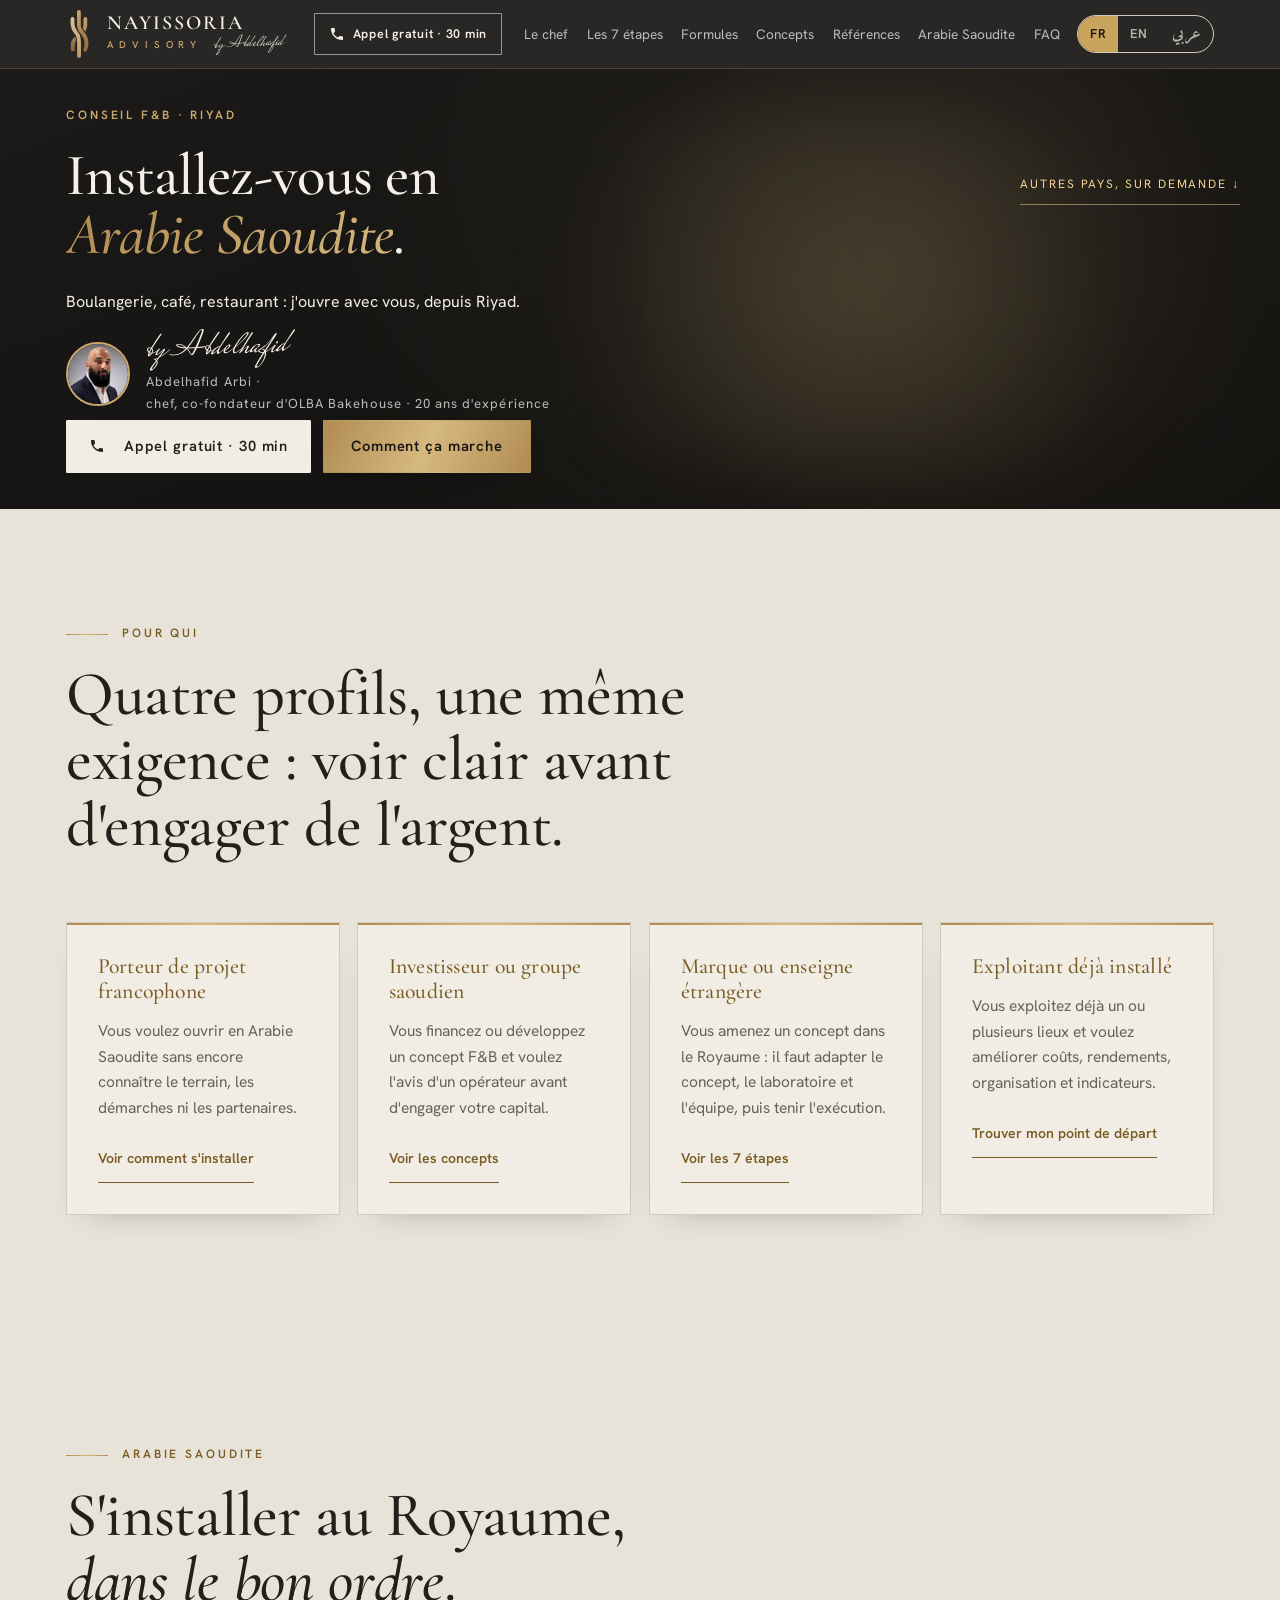
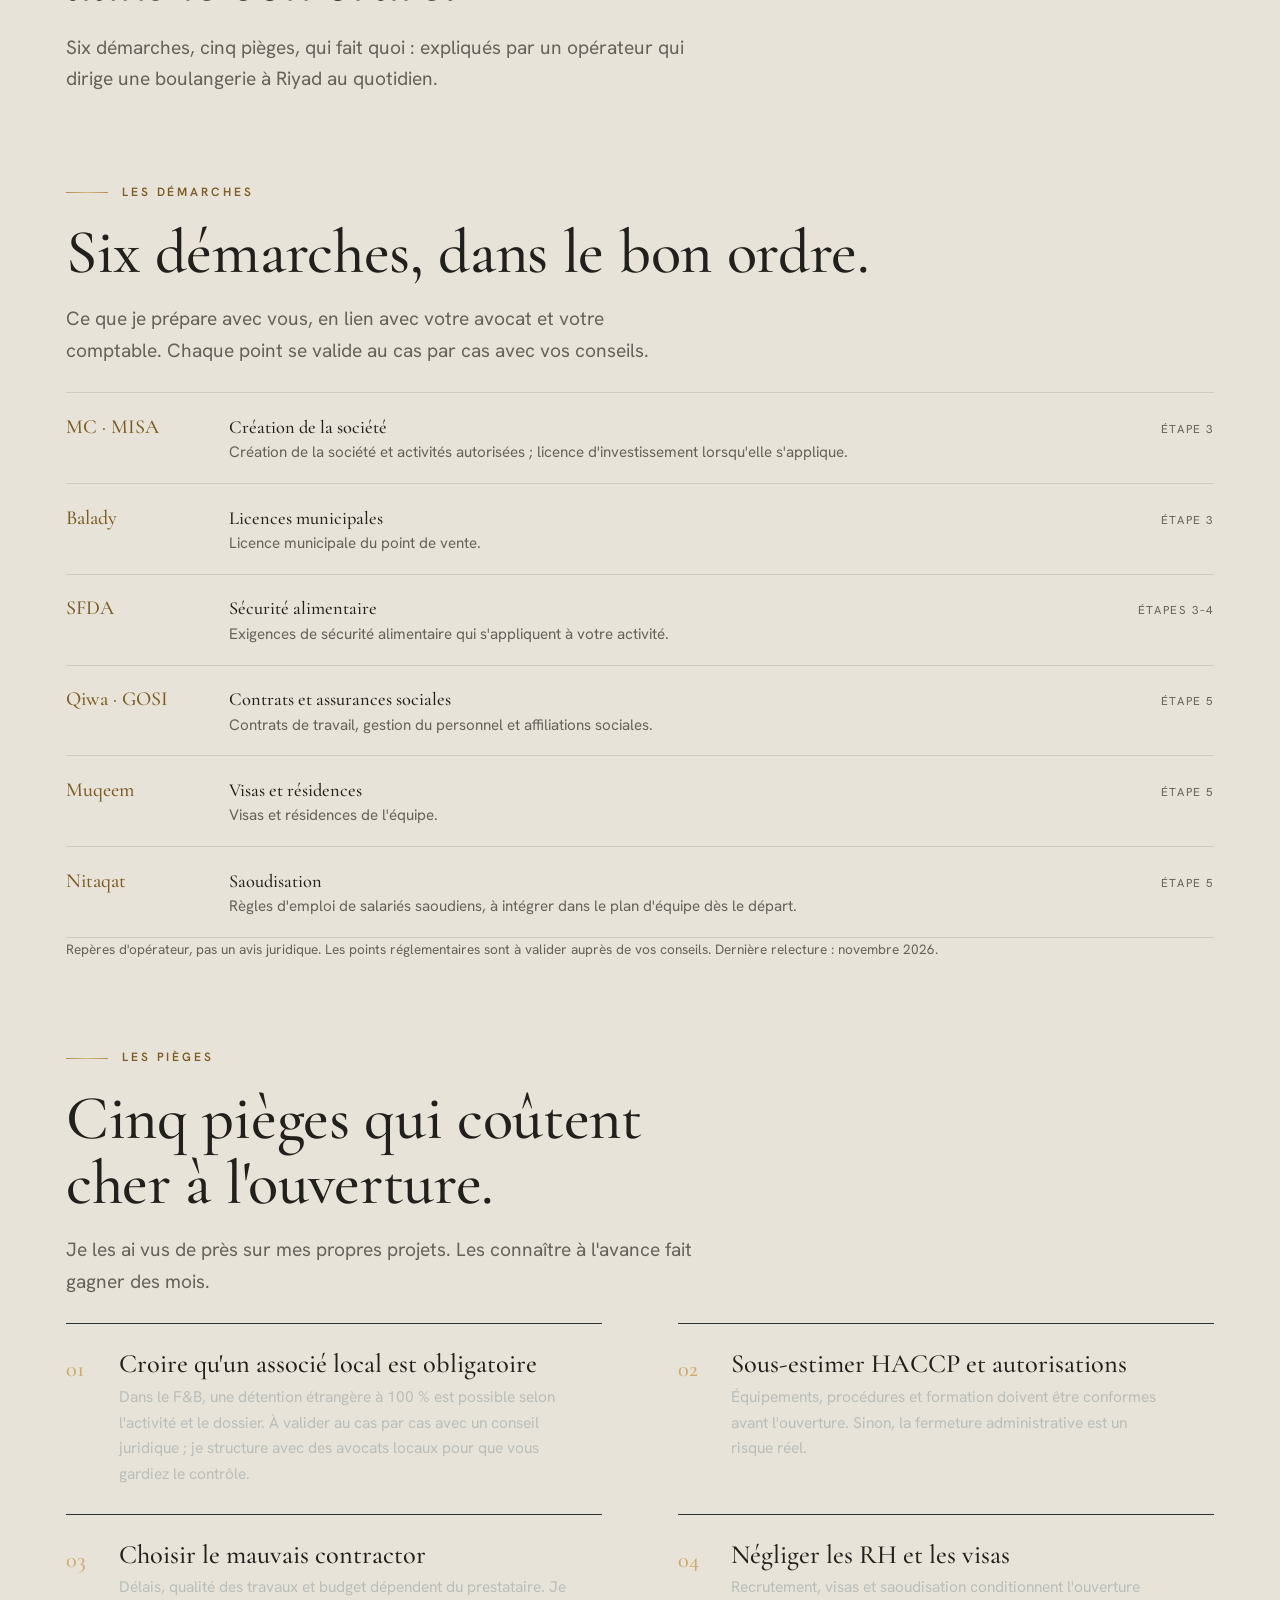
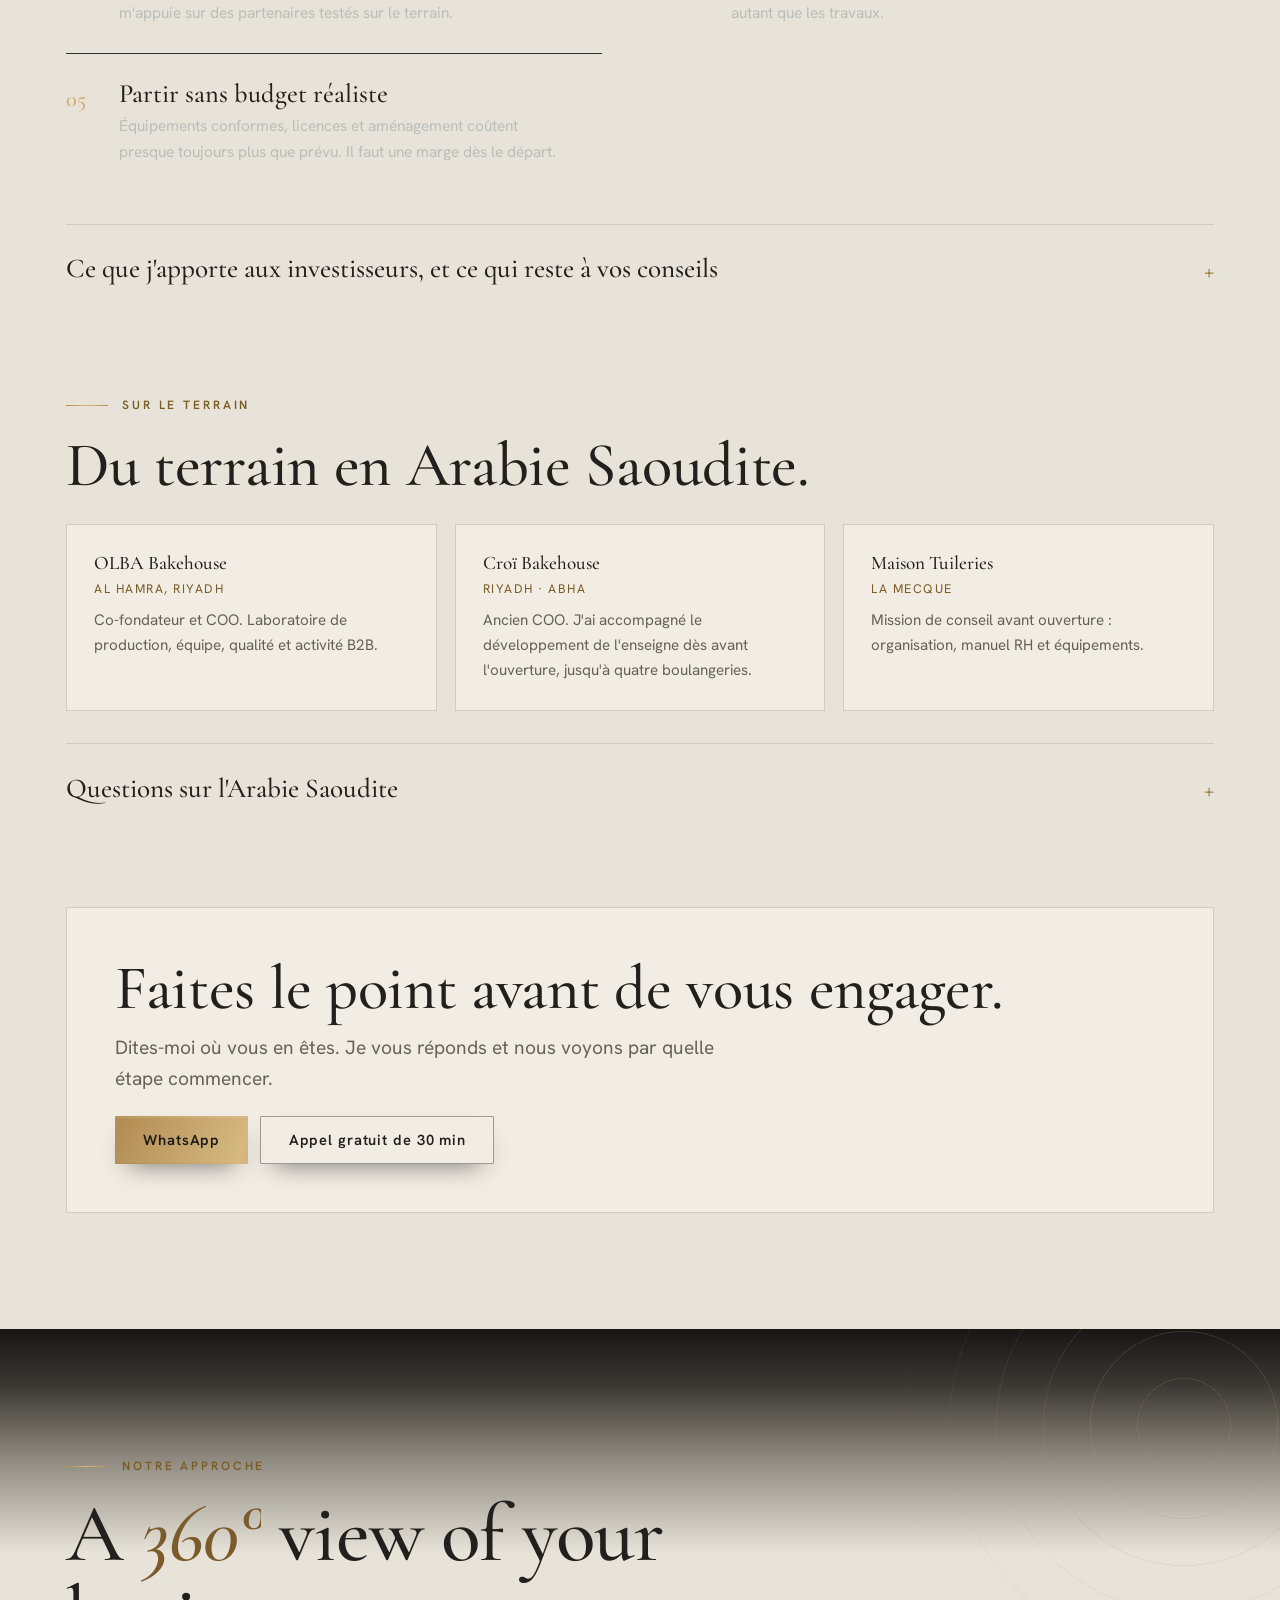
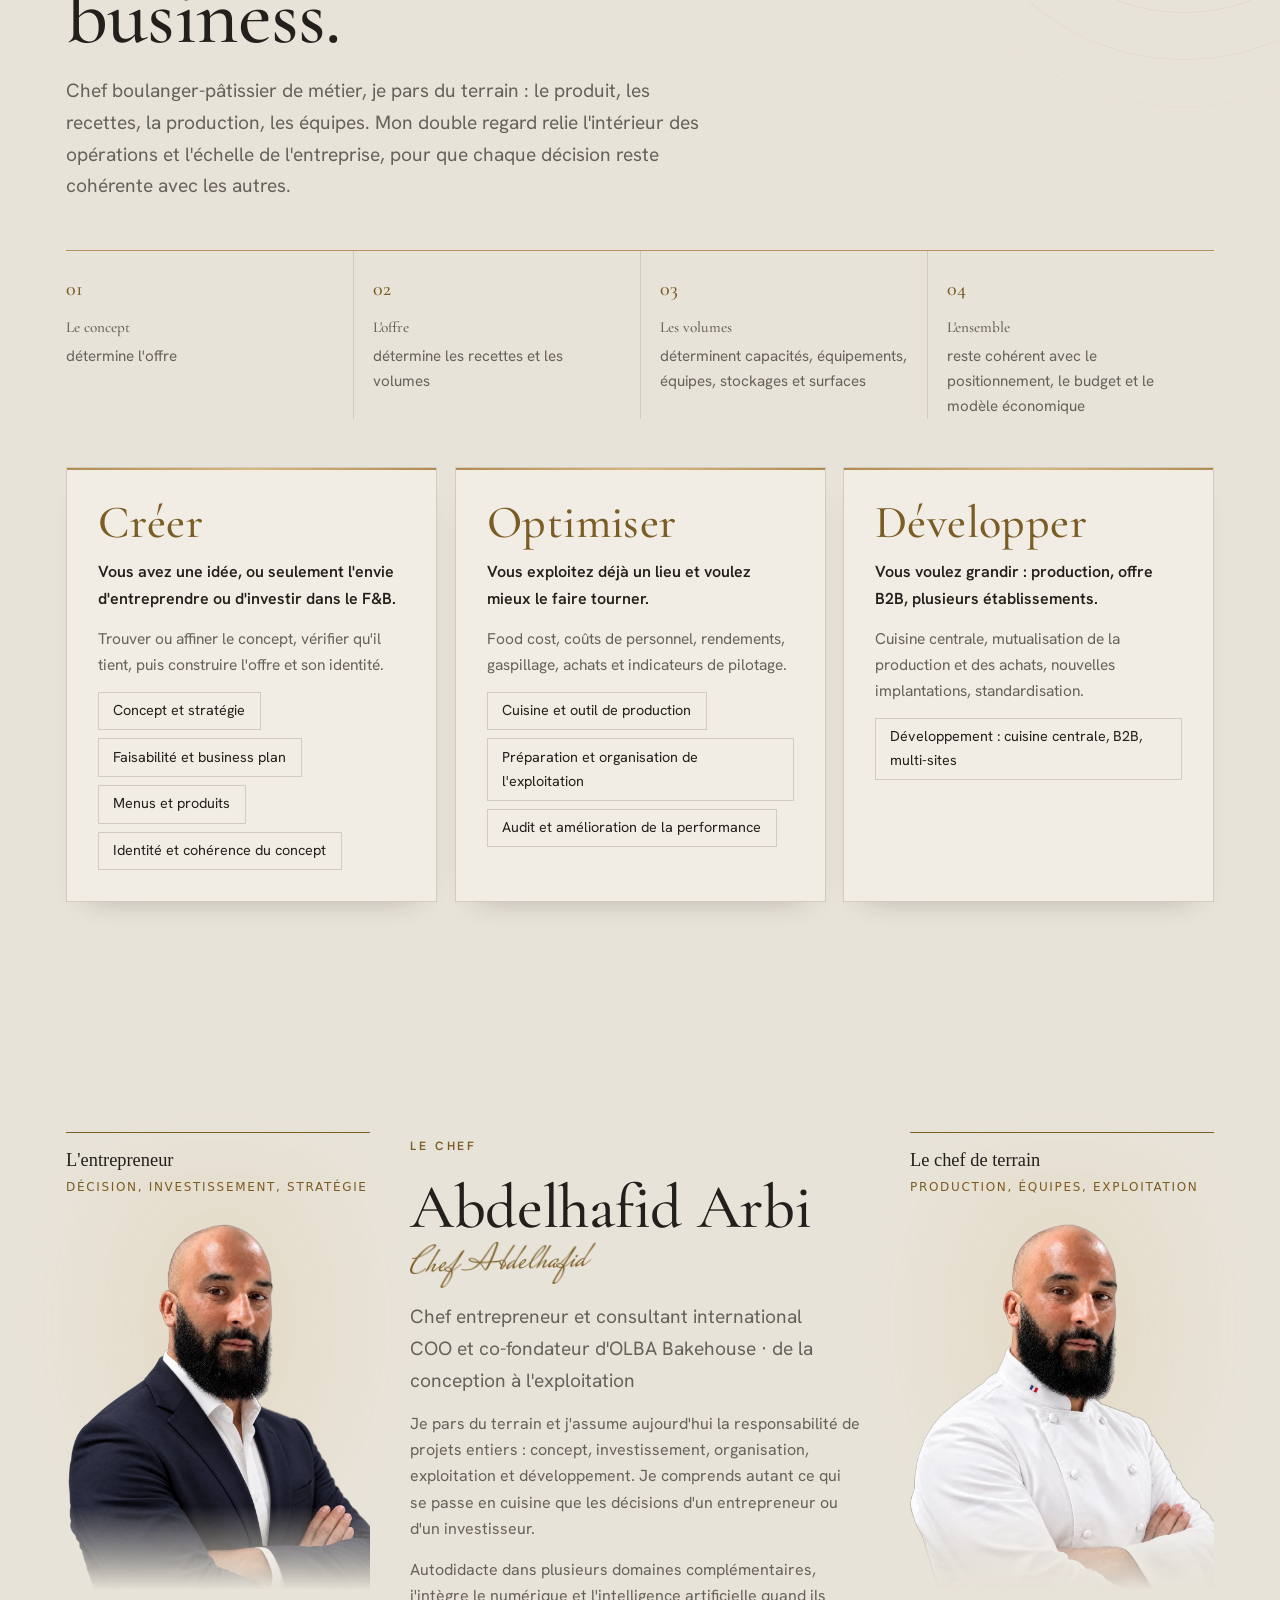
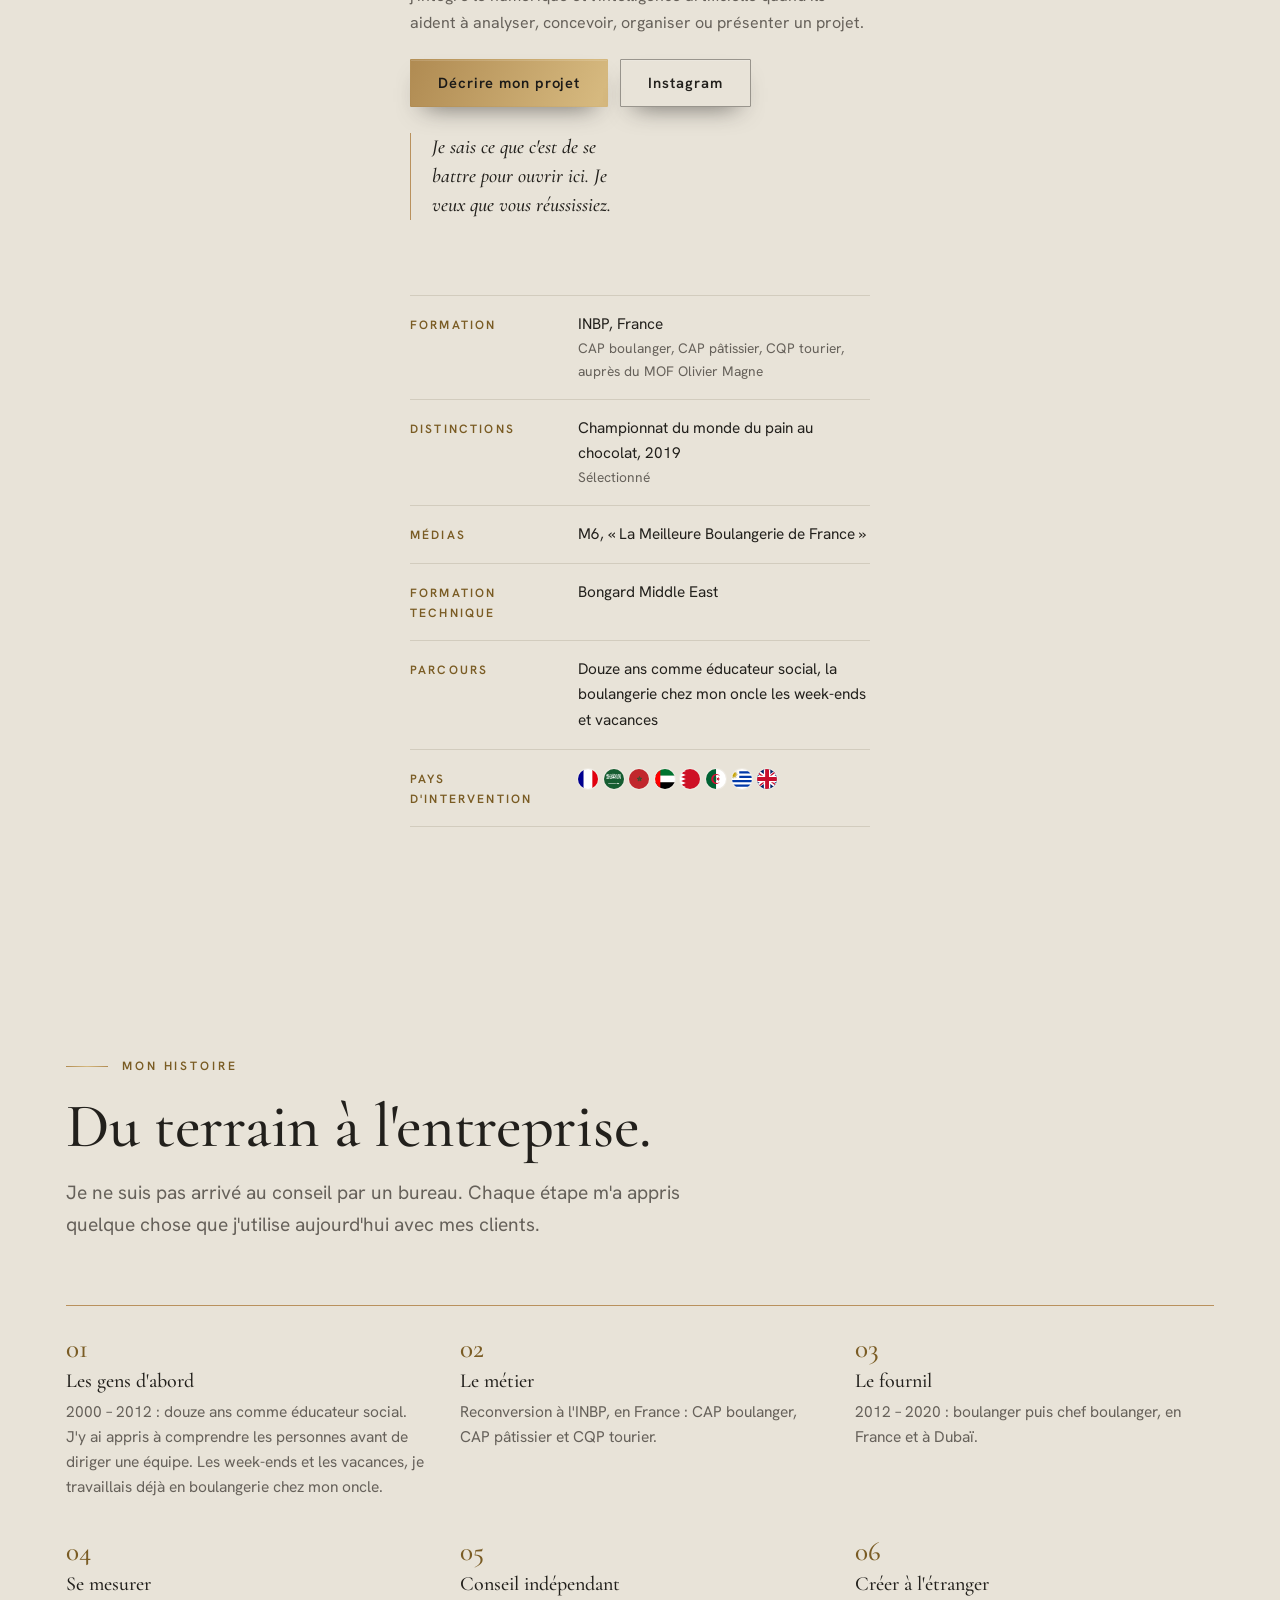
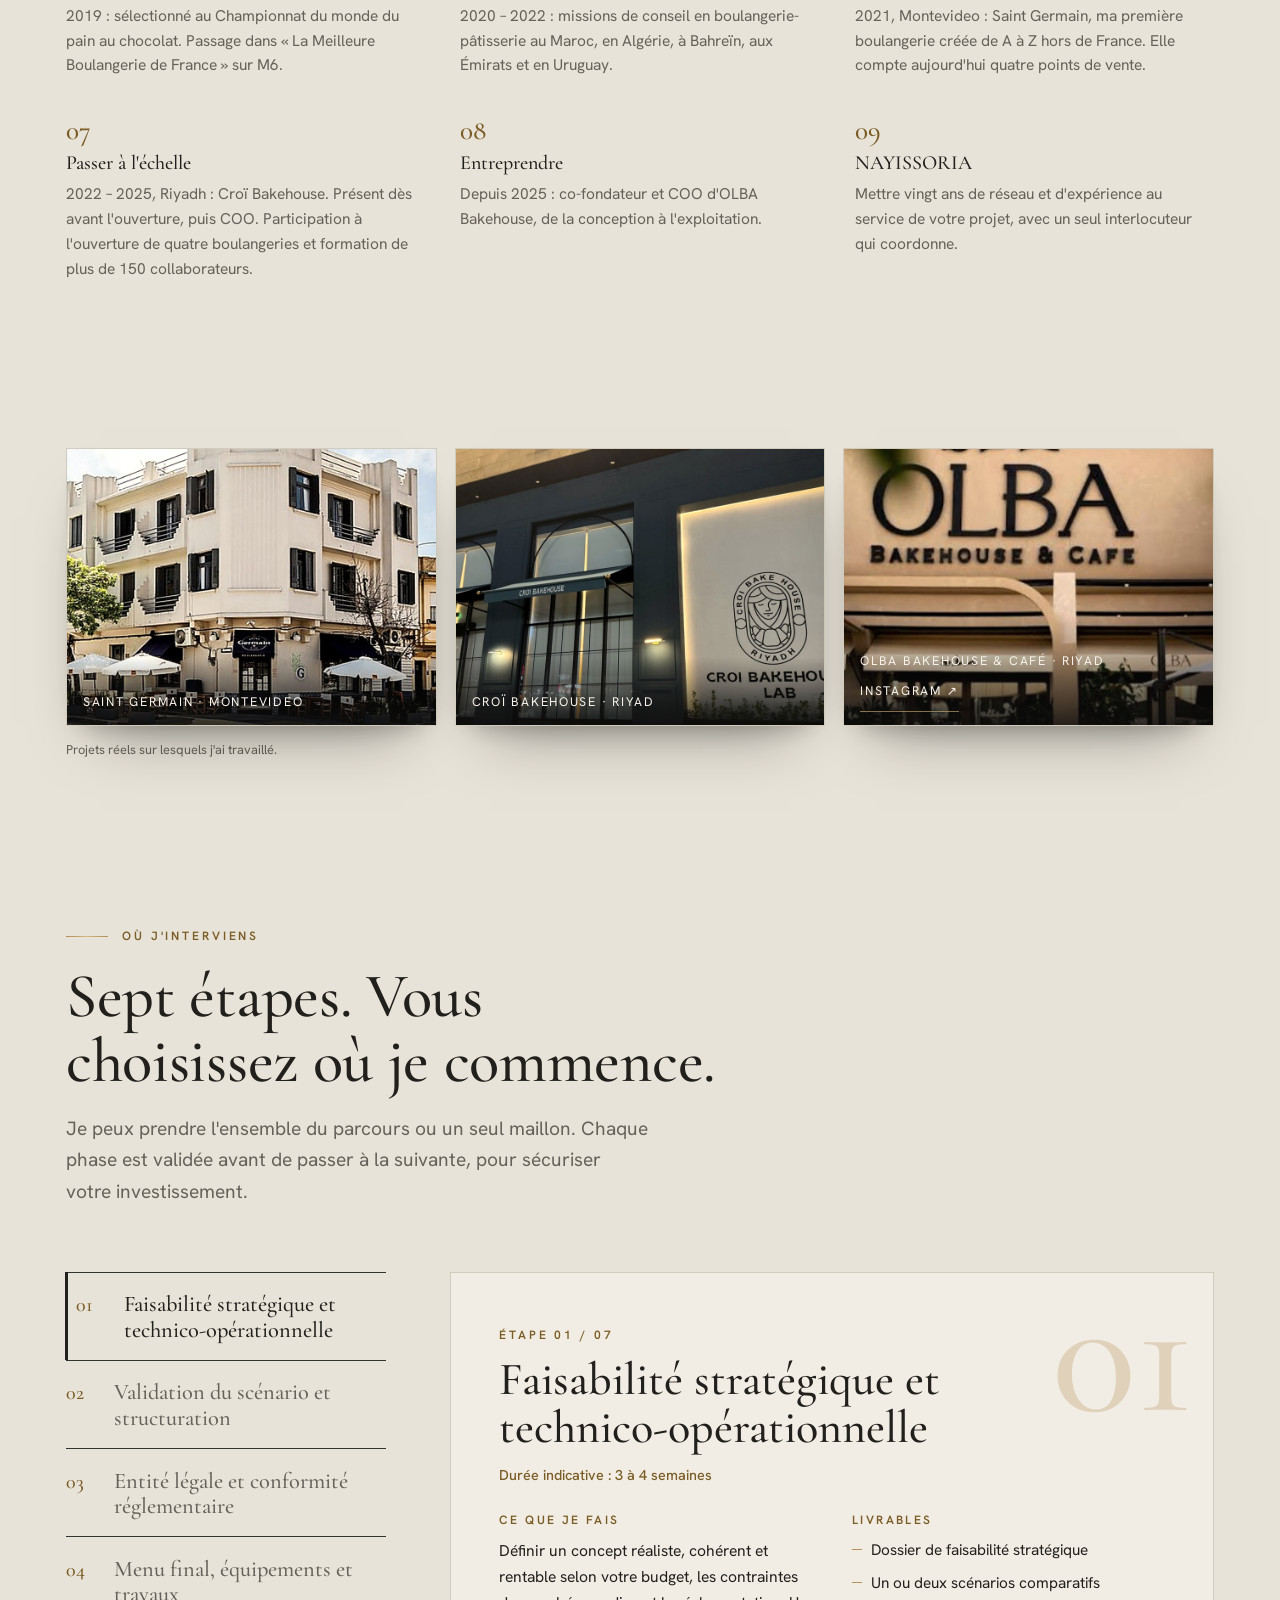
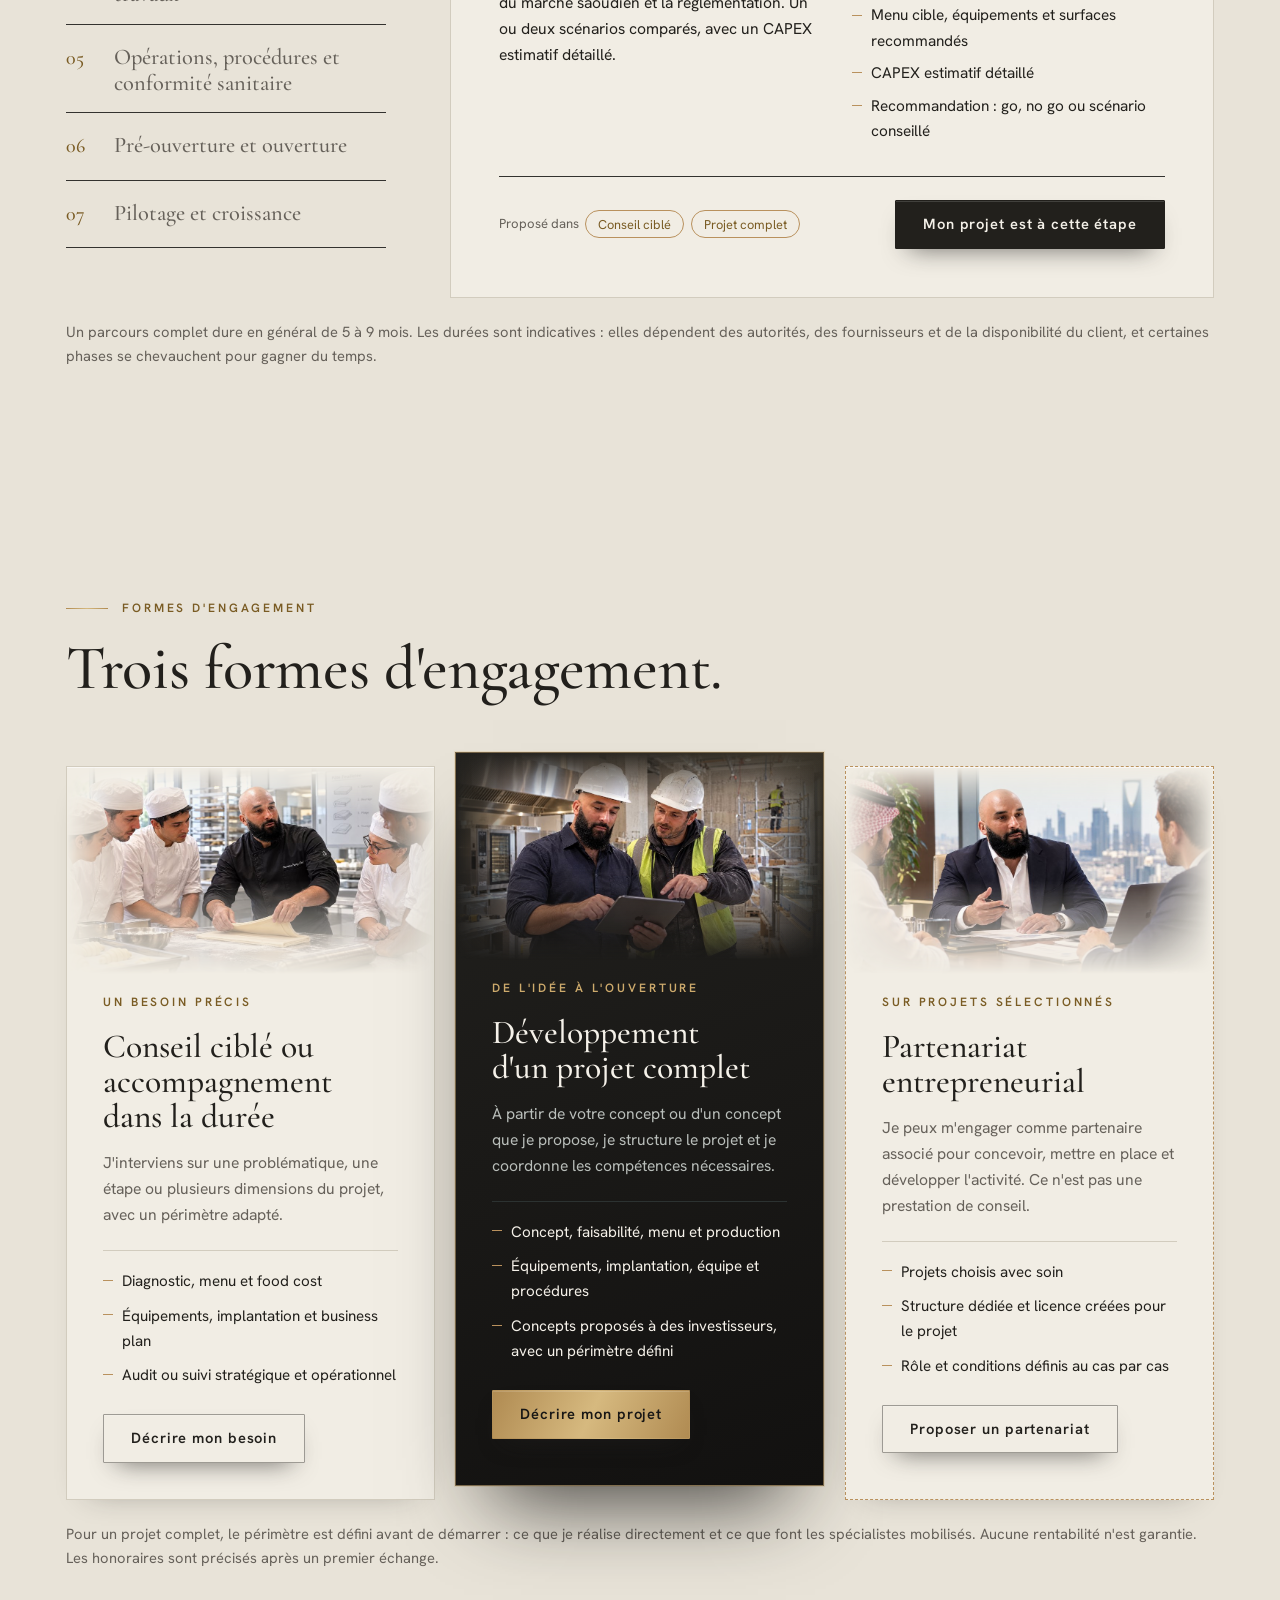
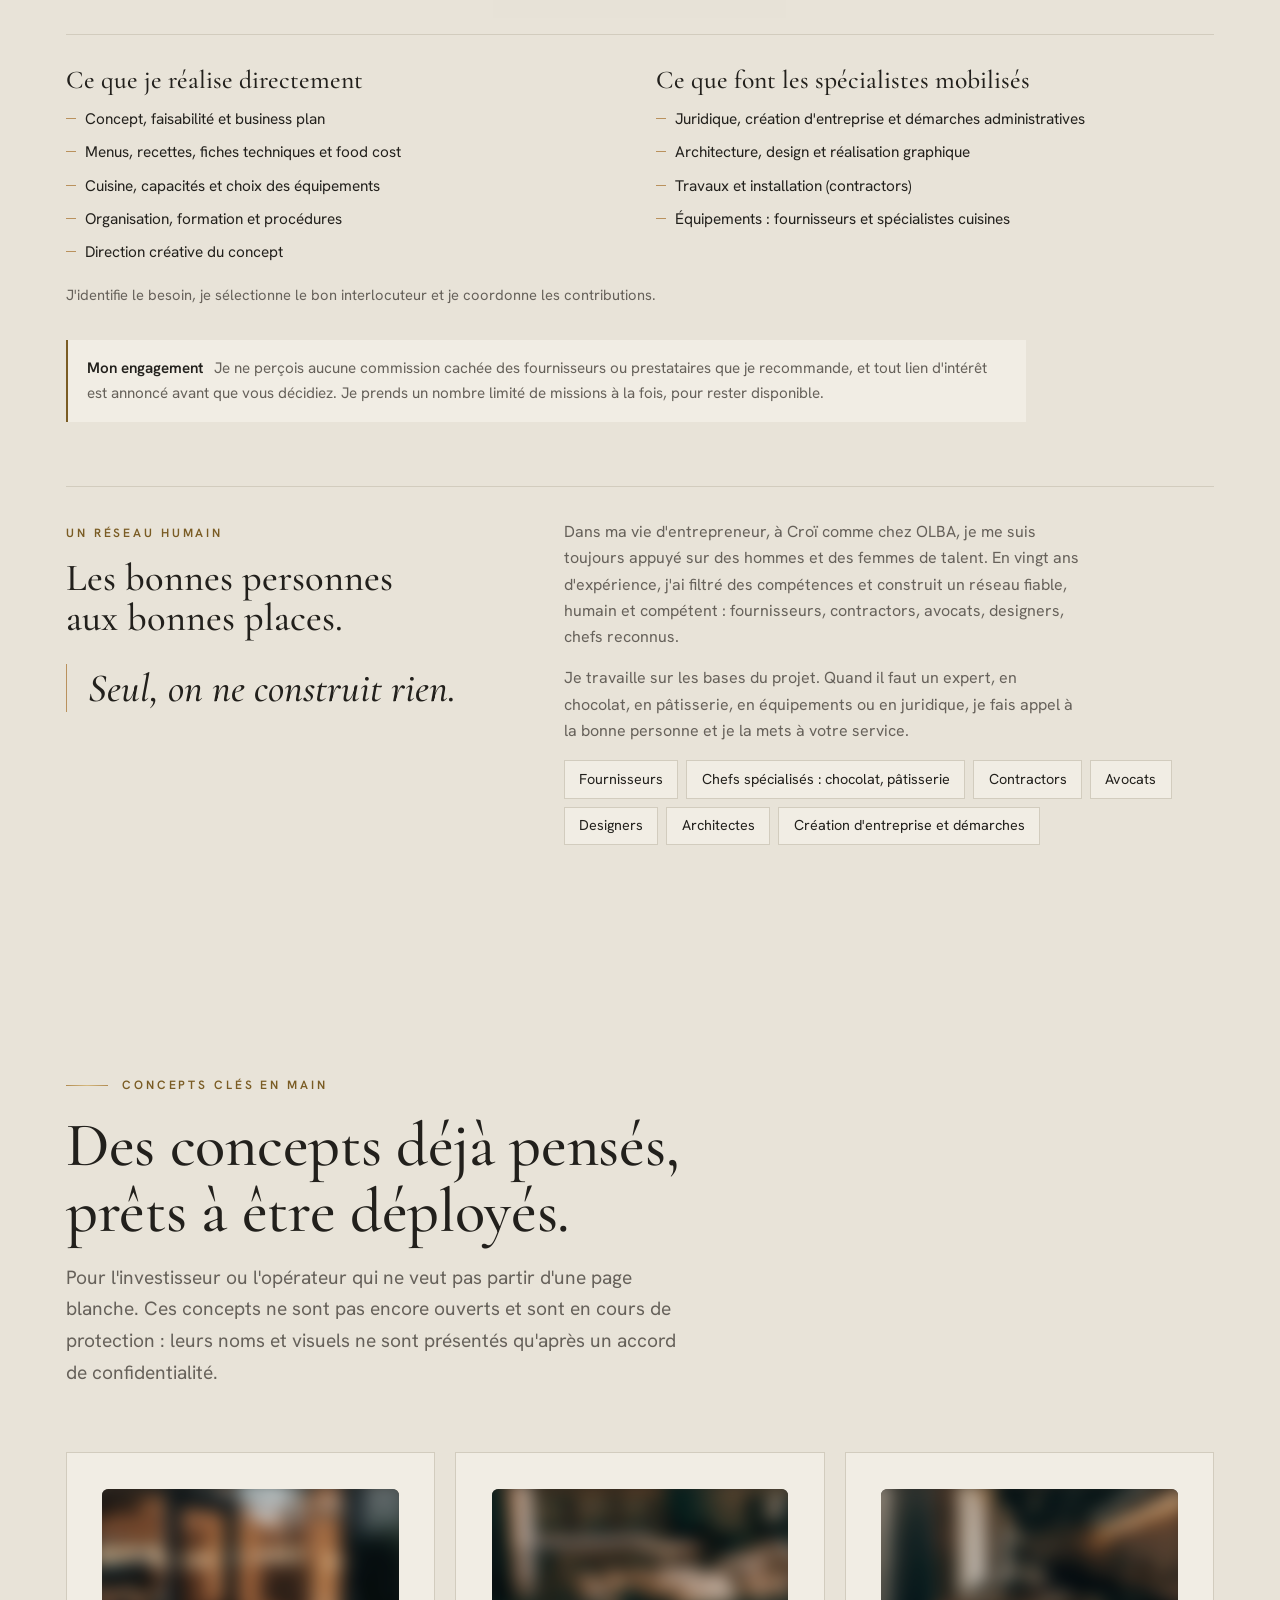
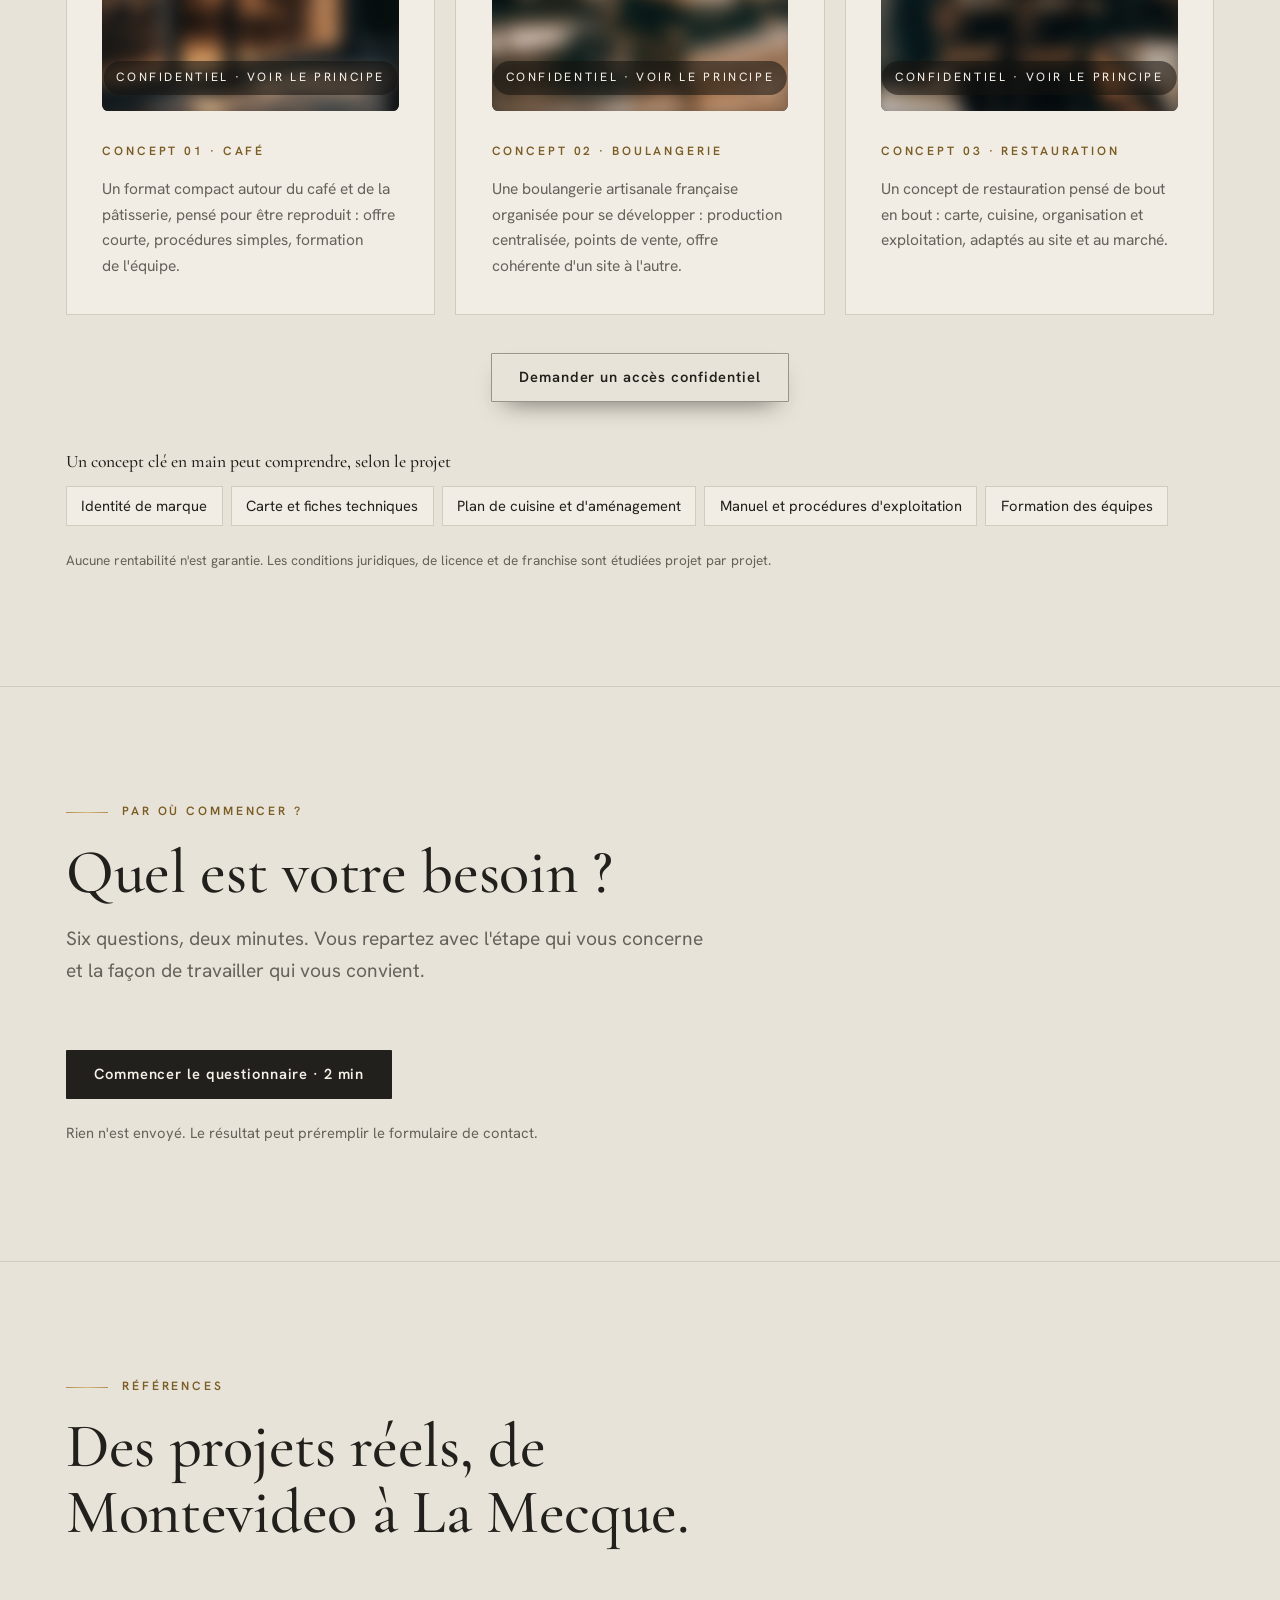
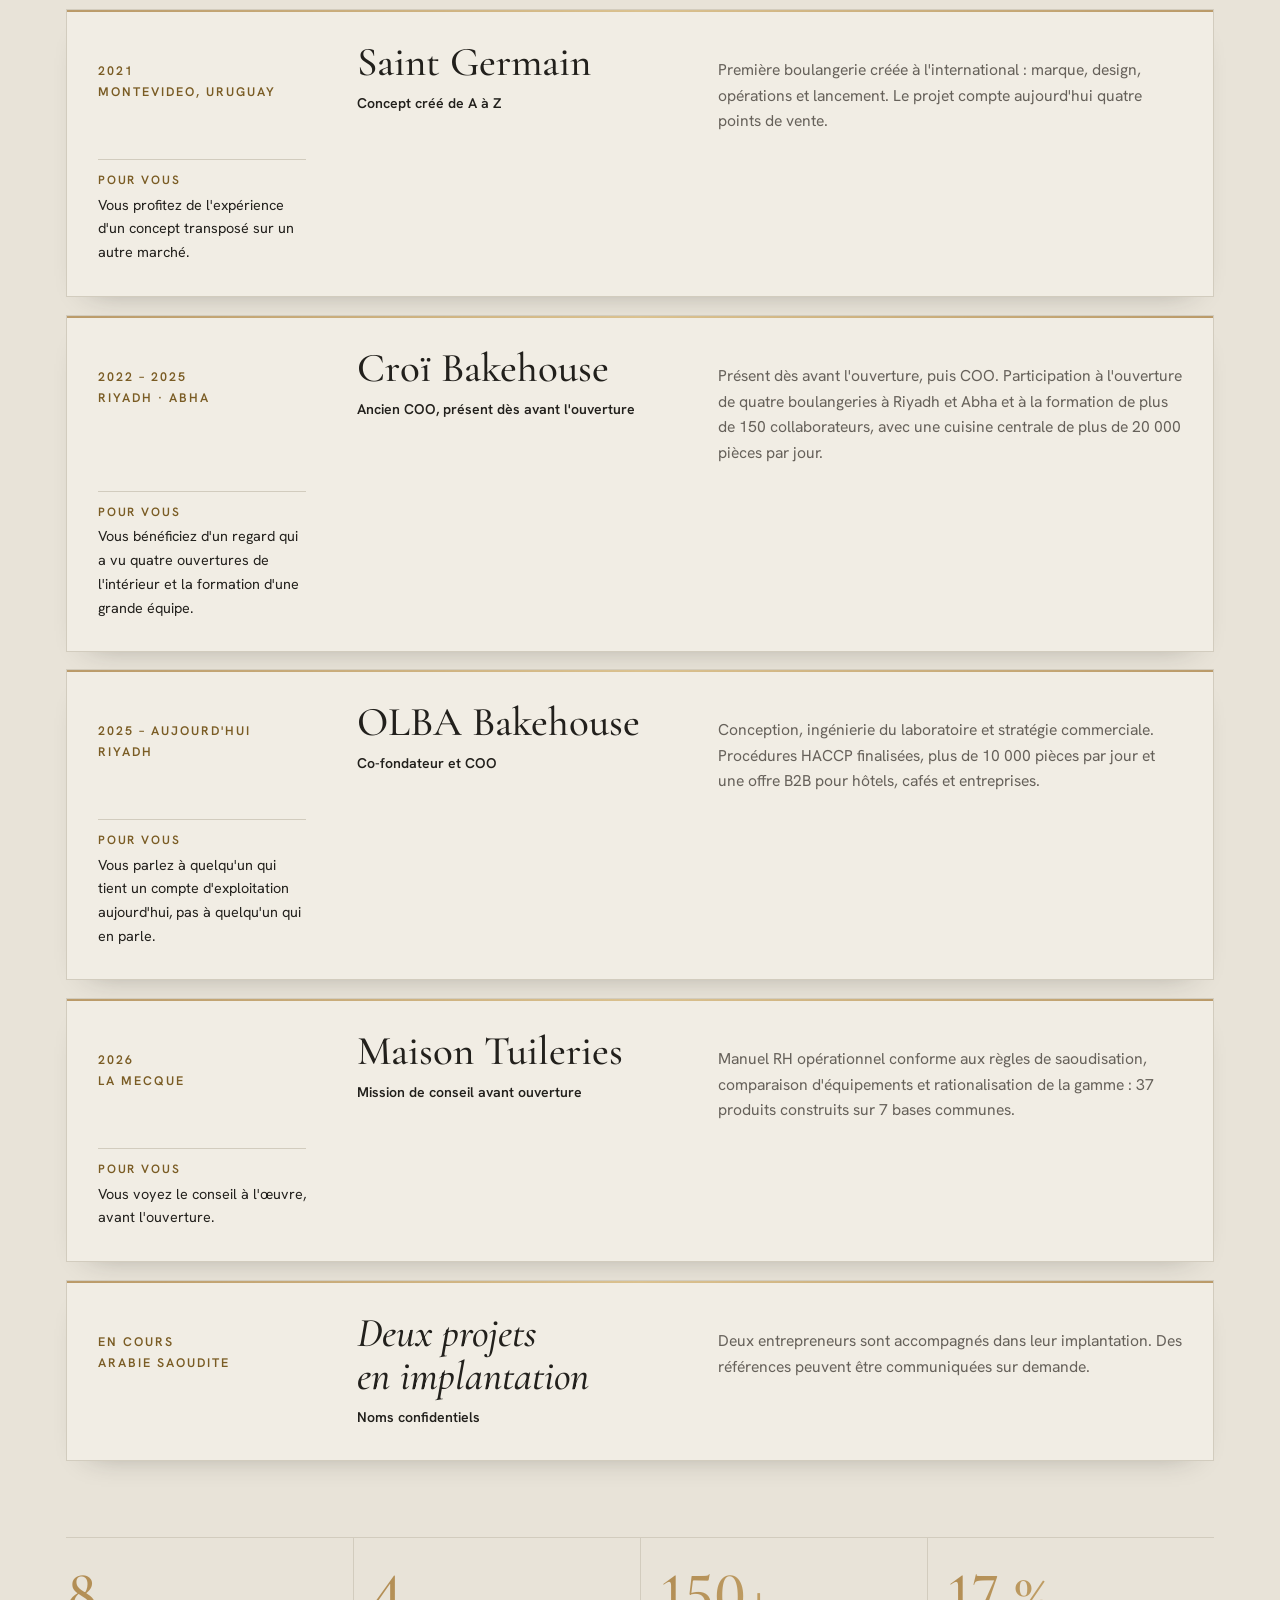
==== commit 9c468a50: "Palette unifiée : globe et photos étalonnés sable/or, suppression du bleu et du bordeaux Co-Authored" ====
--- a/index.html
+++ b/index.html
@@ -968,6 +968,14 @@
 html[data-lang="ar"] header nav a{font-size:.82rem;white-space:nowrap}
 @media(min-width:881px){html[data-lang="ar"] header nav li:nth-child(n+4):nth-child(-n+5){display:none}}
 html[data-lang="ar"] .hero h1{font-size:clamp(1.9rem,3vw,2.7rem)}
+/* v50 — palette unique : globe et photos étalonnés sable / or */
+.globe canvas,.mglobe canvas{filter:sepia(.9) saturate(1.05) contrast(1.06) brightness(.97) hue-rotate(-8deg)}
+main video,main .band img,main .concept img,main .ph img,main figure img{filter:sepia(.16) saturate(.92) contrast(1.02)}
+.hero-id img,.portrait img,.portrait,[class*="portrait"] img{filter:none!important}
+/* v50 — suppression des teintes hors palette (fond bleu du globe, bordeaux) */
+.mstage{background:radial-gradient(ellipse at 50% 45%,#2a2722 0,#161512 60%,#0e0d0c 100%)!important;border-color:#3a3731!important}
+.site-header::after{background:linear-gradient(90deg,#CDAA6C 0 50%,#EDE6D8 50% 100%)!important}
+.site-footer::after{background:linear-gradient(#EDE6D8 0 4px,#B9915D 4px)!important}
 
 </style>
 
